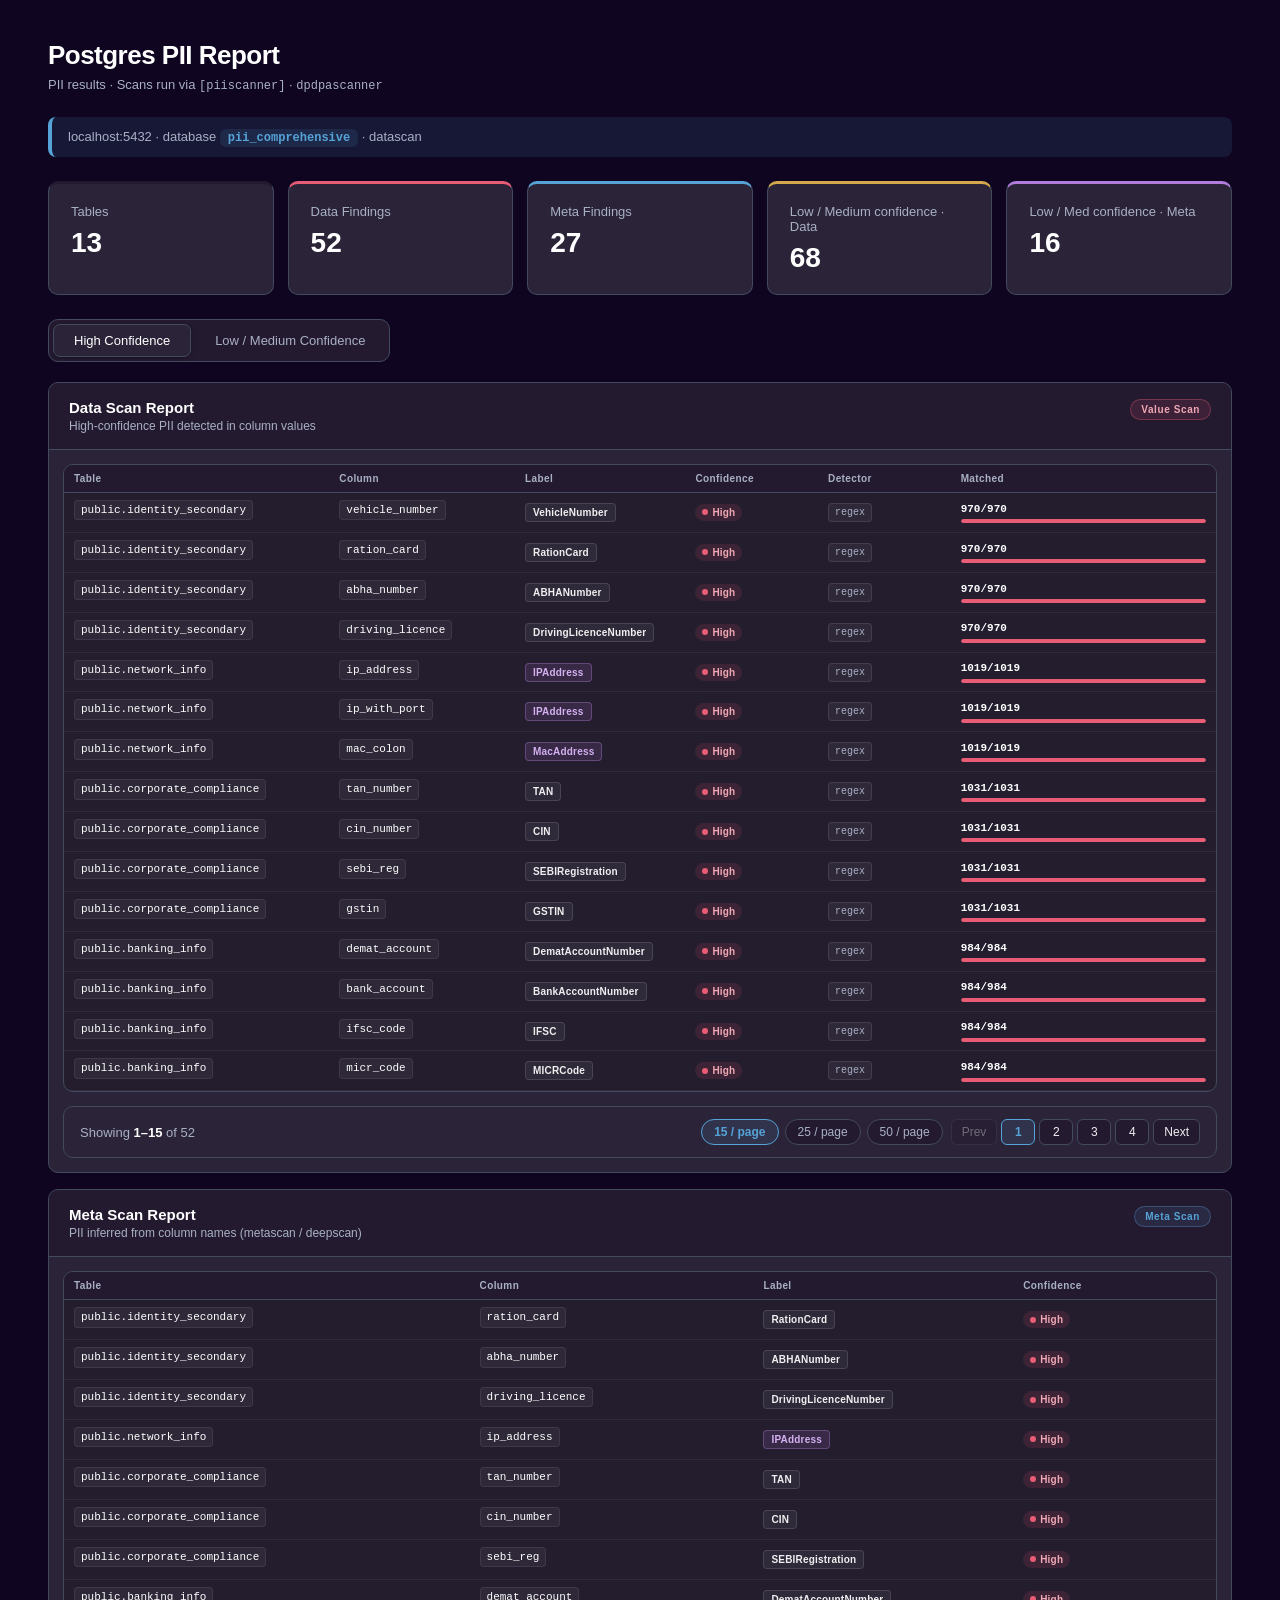
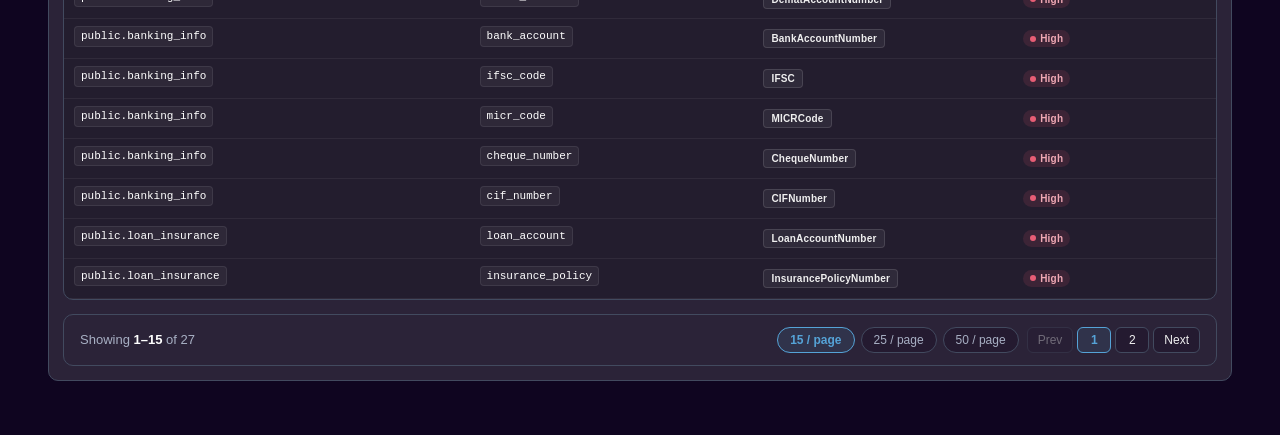
==== kshield_pii_report.html @ c16006f9 "Removed frontend and server, instead .HTML report will be generated, Also added flags to customise t" ====
<!DOCTYPE html>
<html lang="en">
<head>
<meta charset="UTF-8">
<meta name="viewport" content="width=device-width, initial-scale=1.0">
<title>Postgres PII Report — pii_comprehensive</title>
<style>
:root {
  --kloud-blue: #55a3d7;
  --kloud-blue-soft: rgba(85,163,215,0.12);
  --kloud-purple-mid: #241a30;
  --kloud-border: #424a5f;
  --bg: #0f0520;
  --surface: #2b2338;
  --surface-2: #241a30;
  --border: #424a5f;
  --text: #efefef;
  --text-bright: #ffffff;
  --muted: #a8b0c4;
  --warning: #d4a84b;
  --danger: #e85d75;
}

* { box-sizing: border-box; margin: 0; padding: 0; }
body {
  font-family: -apple-system, BlinkMacSystemFont, "Segoe UI", Roboto, "Helvetica Neue", Arial, sans-serif;
  background: var(--bg);
  color: var(--text);
  font-size: 14px;
  padding: 40px 48px;
  min-height: 100vh;
}

h1 { font-size: 26px; font-weight: 600; color: var(--text-bright); letter-spacing: -0.02em; margin-bottom: 6px; }
h2 { font-size: 15px; font-weight: 600; color: var(--text-bright); margin-bottom: 2px; }
.subtitle { color: var(--muted); margin-bottom: 24px; font-size: 13px; }
code { font-family: ui-monospace, SFMono-Regular, Menlo, Consolas, monospace; font-size: 12px; }

.callout {
  display: flex; align-items: center; gap: 10px;
  padding: 12px 16px; border-radius: 8px;
  border-left: 4px solid var(--kloud-blue);
  background: var(--kloud-blue-soft);
  color: var(--muted); font-size: 13px;
  margin-bottom: 24px;
}
.pii-db-badge {
  color: var(--kloud-blue); background: var(--kloud-blue-soft);
  padding: 2px 8px; border-radius: 6px; font-size: 12px;
  font-family: ui-monospace, Consolas, monospace; font-weight: 600;
}

.stats {
  display: grid;
  grid-template-columns: repeat(5, minmax(0,1fr));
  gap: 14px;
  margin-bottom: 24px;
}
@media (max-width: 1100px) { .stats { grid-template-columns: repeat(3, minmax(0,1fr)); } }
@media (max-width: 700px)  { .stats { grid-template-columns: repeat(2, minmax(0,1fr)); } }

.stat-card {
  background: var(--surface);
  border: 1px solid var(--border);
  border-radius: 10px;
  padding: 20px 22px;
  border-top: 3px solid var(--kloud-purple-mid);
}
.pii-stat--data     { border-top-color: var(--danger); }
.pii-stat--meta     { border-top-color: var(--kloud-blue); }
.pii-stat--low-data { border-top-color: var(--warning); }
.pii-stat--low-meta { border-top-color: #b07dda; }
.stat-label { color: var(--muted); font-size: 13px; font-weight: 500; margin-bottom: 8px; }
.stat-value { font-size: 28px; font-weight: 600; color: var(--text-bright); }

 
.pii-tabs {
  display: flex; gap: 4px;
  background: var(--surface-2);
  border: 1px solid var(--border);
  border-radius: 10px;
  padding: 4px;
  margin-bottom: 20px;
  width: fit-content;
}
.pii-tab {
  padding: 8px 20px; border-radius: 7px;
  cursor: pointer; font-size: 13px; font-weight: 500;
  border: none; background: transparent;
  color: var(--muted); transition: all 0.2s;
}
.pii-tab:hover:not(.active) { color: var(--text); }
.pii-tab.active {
  background: var(--surface);
  color: var(--text-bright);
  border: 1px solid var(--border);
  box-shadow: 0 1px 4px rgba(0,0,0,0.3);
}
.pii-tab-panel { display: none; }
.pii-tab-panel.active { display: block; }

.report-block {
  background: var(--surface);
  border: 1px solid var(--border);
  border-radius: 10px;
  overflow: hidden;
  margin-bottom: 16px;
}
.report-block-header {
  padding: 16px 20px;
  border-bottom: 1px solid var(--border);
  background: var(--surface-2);
  display: flex; align-items: flex-start;
  justify-content: space-between; gap: 16px;
}
.report-block-header p { font-size: 12px; color: var(--muted); margin-top: 3px; }
.report-block-body { padding: 14px; }

.pii-section-badge {
  flex-shrink: 0; padding: 4px 10px; border-radius: 999px;
  font-size: 10px; font-weight: 700; letter-spacing: 0.06em;
}
.pii-section-badge--data { background: rgba(232,93,117,0.12); border: 1px solid rgba(232,93,117,0.35); color: #f0a8b4; }
.pii-section-badge--meta { background: rgba(91,155,213,0.12); border: 1px solid rgba(91,155,213,0.35); color: #55a3d7; }
.pii-section-badge--low  { background: rgba(212,168,75,0.15); border: 1px solid rgba(212,168,75,0.45); color: #e8c878; }

.pii-table-wrap {
  overflow-x: auto; border: 1px solid var(--border);
  border-radius: 10px; background: rgba(0,0,0,0.18);
}
.pii-report-table { width: 100%; border-collapse: collapse; font-size: 12px; }
.pii-report-table thead th {
  position: sticky; top: 0; z-index: 1;
  padding: 8px 10px; text-align: left;
  font-size: 10px; font-weight: 600; letter-spacing: 0.04em;
  color: var(--muted); background: var(--surface-2);
  border-bottom: 1px solid var(--border); white-space: nowrap;
}
.pii-report-table tbody td {
  padding: 7px 10px;
  border-bottom: 1px solid rgba(255,255,255,0.06);
  vertical-align: middle; line-height: 1.3;
}
.pii-report-table tbody tr:last-child td { border-bottom: none; }
.pii-report-table tbody tr:hover td { background: rgba(255,255,255,0.03); }

.pii-col-table    { width: 20%; min-width: 110px; }
.pii-col-column   { width: 14%; min-width: 72px; }
.pii-col-label    { width: 12%; min-width: 72px; }
.pii-col-conf     { width: 10%; min-width: 72px; }
.pii-col-detector { width: 10%; min-width: 64px; }
.pii-col-matched  { width: 20%; min-width: 100px; }

.pii-fq-name, .pii-col-name {
  display: inline-block; max-width: 100%;
  overflow: hidden; text-overflow: ellipsis; white-space: nowrap;
  font-family: ui-monospace, SFMono-Regular, Menlo, Consolas, monospace;
  font-size: 11px; color: var(--text-bright);
  background: rgba(255,255,255,0.05); padding: 2px 6px;
  border-radius: 4px; border: 1px solid rgba(255,255,255,0.08);
}

.pii-label-chip {
  display: inline-flex; align-items: center; padding: 2px 7px;
  border-radius: 4px; font-size: 10px; font-weight: 600;
  letter-spacing: 0.02em; border: 1px solid transparent; white-space: nowrap;
}
.pii-label-chip--email    { background: rgba(232,93,117,0.14); border-color: rgba(232,93,117,0.35); color: #f0a8b4; }
.pii-label-chip--phone    { background: rgba(91,155,213,0.14);  border-color: rgba(91,155,213,0.35);  color: #9ecbf0; }
.pii-label-chip--password { background: rgba(212,168,75,0.14);  border-color: rgba(212,168,75,0.35);  color: #e8c878; }
.pii-label-chip--user     { background: rgba(136,191,87,0.14);  border-color: rgba(136,191,87,0.35);  color: #b8e08a; }
.pii-label-chip--address  { background: rgba(180,130,220,0.14); border-color: rgba(180,130,220,0.35); color: #d4b0f0; }
.pii-label-chip--default  { background: rgba(255,255,255,0.06); border-color: rgba(255,255,255,0.12); color: var(--text); }

.pii-conf-badge {
  display: inline-flex; align-items: center; gap: 4px;
  padding: 2px 7px; border-radius: 999px;
  font-size: 10px; font-weight: 700; letter-spacing: 0.02em; white-space: nowrap;
}
.pii-conf-badge::before { content:''; width:6px; height:6px; border-radius:50%; flex-shrink:0; }
.pii-conf-badge--high   { background: rgba(232,93,117,0.12); color: #f0a8b4; }
.pii-conf-badge--high::before   { background: var(--danger); }
.pii-conf-badge--medium { background: rgba(212,168,75,0.12);  color: #e8c878; }
.pii-conf-badge--medium::before { background: var(--warning); }
.pii-conf-badge--low    { background: rgba(255,255,255,0.06); color: var(--muted); }
.pii-conf-badge--low::before    { background: var(--muted); }

.pii-detector-tag {
  display: inline-block; padding: 2px 6px; border-radius: 4px;
  font-size: 10px; font-family: ui-monospace, Consolas, monospace;
  background: rgba(255,255,255,0.05); border: 1px solid rgba(255,255,255,0.1); color: var(--muted);
}

.pii-match-cell { display: flex; flex-direction: column; gap: 3px; min-width: 72px; }
.pii-match-ratio {
  font-family: ui-monospace, Consolas, monospace;
  font-size: 11px; font-weight: 600; color: var(--text-bright);
}
.pii-match-bar {
  display: block; height: 4px; border-radius: 999px;
  background: rgba(255,255,255,0.08); overflow: hidden;
}
.pii-match-bar-fill        { display: block; height: 100%; border-radius: 999px; }
.pii-match-bar-fill--high   { background: var(--danger); }
.pii-match-bar-fill--medium { background: var(--warning); }
.pii-match-bar-fill--low    { background: var(--muted); }

.pii-empty-state {
  text-align: center; padding: 36px 24px;
  border: 1px dashed rgba(255,255,255,0.12);
  border-radius: 10px; background: rgba(0,0,0,0.12);
}
.pii-empty-icon  { font-size: 28px; color: var(--muted); margin-bottom: 12px; opacity: 0.6; }
.pii-empty-title { font-size: 14px; font-weight: 600; color: var(--text-bright); margin: 0 0 6px; }
.pii-empty-hint  { font-size: 12px; color: var(--muted); margin: 0; line-height: 1.5; }

 
.table-pagination {
  display: flex; flex-wrap: wrap; align-items: center;
  justify-content: space-between; gap: 14px;
  margin-top: 14px; padding: 12px 16px;
  background: var(--surface); border: 1px solid var(--border);
  border-radius: 10px; font-size: 13px;
}
.table-pagination__info { color: var(--muted); font-size: 13px; }
.table-pagination__info strong { color: var(--text-bright); font-weight: 600; }
.table-pagination__controls { display: flex; align-items: center; gap: 8px; flex-wrap: wrap; }
.table-pagination__sizes { display: flex; align-items: center; gap: 6px; }
.table-pagination__size {
  padding: 5px 12px; border-radius: 20px;
  border: 1px solid var(--border); background: var(--surface-2);
  color: var(--muted); cursor: pointer; font-size: 12px; transition: all 0.15s;
}
.table-pagination__size:hover { border-color: var(--kloud-blue); color: var(--kloud-blue); }
.table-pagination__size.active {
  border-color: var(--kloud-blue);
  color: var(--kloud-blue); background: var(--kloud-blue-soft); font-weight: 600;
}
.table-pagination__pages { display: flex; align-items: center; gap: 4px; }
.table-pagination__btn {
  min-width: 34px; padding: 5px 10px; border-radius: 6px;
  border: 1px solid var(--border); background: var(--surface-2);
  color: var(--text); cursor: pointer; font-size: 12px;
  transition: all 0.15s; text-align: center;
}
.table-pagination__btn:hover:not(:disabled) { border-color: var(--kloud-blue); color: var(--kloud-blue); }
.table-pagination__btn.active {
  border-color: var(--kloud-blue);
  background: var(--kloud-blue-soft); color: var(--kloud-blue); font-weight: 600;
}
.table-pagination__btn:disabled { opacity: 0.35; cursor: default; }
</style>
</head>
<body>

<h1>Postgres PII Report</h1>
<p class="subtitle">PII results · Scans run via <code>[piiscanner]</code> · <code>dpdpascanner</code></p>

<div class="callout">
  <span>localhost:5432 &middot; database <span class="pii-db-badge">pii_comprehensive</span> &middot; datascan</span>
</div>

<div class="stats">
  <div class="stat-card">
    <div class="stat-label">Tables</div>
    <div class="stat-value">13</div>
  </div>
  <div class="stat-card pii-stat--data">
    <div class="stat-label">Data Findings</div>
    <div class="stat-value">52</div>
  </div>
  <div class="stat-card pii-stat--meta">
    <div class="stat-label">Meta Findings</div>
    <div class="stat-value">27</div>
  </div>
  <div class="stat-card pii-stat--low-data">
    <div class="stat-label">Low / Medium confidence · Data</div>
    <div class="stat-value">68</div>
  </div>
  <div class="stat-card pii-stat--low-meta">
    <div class="stat-label">Low / Med confidence · Meta</div>
    <div class="stat-value">16</div>
  </div>
</div>

<div class="pii-tabs">
  <button class="pii-tab active" onclick="switchTab('high', this)">High Confidence</button>
  <button class="pii-tab" onclick="switchTab('low', this)">Low / Medium Confidence</button>
</div>


<div id="panel-high" class="pii-tab-panel active">

  
  <article class="report-block">
    <div class="report-block-header">
      <div>
        <h2>Data Scan Report</h2>
        <p>High-confidence PII detected in column values</p>
      </div>
      <span class="pii-section-badge pii-section-badge--data">Value Scan</span>
    </div>
    <div class="report-block-body">
      <div class="pii-table-wrap">
        <table class="pii-report-table">
          <thead>
            <tr>
              <th class="pii-col-table">Table</th>
              <th class="pii-col-column">Column</th>
              <th class="pii-col-label">Label</th>
              <th class="pii-col-conf">Confidence</th>
              <th class="pii-col-detector">Detector</th>
              <th class="pii-col-matched">Matched</th>
            </tr>
          </thead>
          <tbody id="tbody-data">
          
          <tr>
            <td class="pii-col-table"><code class="pii-fq-name" title="public.identity_secondary">public.identity_secondary</code></td>
            <td class="pii-col-column"><code class="pii-col-name">vehicle_number</code></td>
            <td class="pii-col-label"><span class="pii-label-chip pii-label-chip--default">VehicleNumber</span></td>
            <td class="pii-col-conf"><span class="pii-conf-badge pii-conf-badge--high">High</span></td>
            <td class="pii-col-detector"><span class="pii-detector-tag">regex</span></td>
            <td class="pii-col-matched">
              <div class="pii-match-cell">
                <span class="pii-match-ratio">970/970</span>
                <span class="pii-match-bar">
                  <span class="pii-match-bar-fill pii-match-bar-fill--high" style="width:100%"></span>
                </span>
              </div>
            </td>
          </tr>
          
          <tr>
            <td class="pii-col-table"><code class="pii-fq-name" title="public.identity_secondary">public.identity_secondary</code></td>
            <td class="pii-col-column"><code class="pii-col-name">ration_card</code></td>
            <td class="pii-col-label"><span class="pii-label-chip pii-label-chip--default">RationCard</span></td>
            <td class="pii-col-conf"><span class="pii-conf-badge pii-conf-badge--high">High</span></td>
            <td class="pii-col-detector"><span class="pii-detector-tag">regex</span></td>
            <td class="pii-col-matched">
              <div class="pii-match-cell">
                <span class="pii-match-ratio">970/970</span>
                <span class="pii-match-bar">
                  <span class="pii-match-bar-fill pii-match-bar-fill--high" style="width:100%"></span>
                </span>
              </div>
            </td>
          </tr>
          
          <tr>
            <td class="pii-col-table"><code class="pii-fq-name" title="public.identity_secondary">public.identity_secondary</code></td>
            <td class="pii-col-column"><code class="pii-col-name">abha_number</code></td>
            <td class="pii-col-label"><span class="pii-label-chip pii-label-chip--default">ABHANumber</span></td>
            <td class="pii-col-conf"><span class="pii-conf-badge pii-conf-badge--high">High</span></td>
            <td class="pii-col-detector"><span class="pii-detector-tag">regex</span></td>
            <td class="pii-col-matched">
              <div class="pii-match-cell">
                <span class="pii-match-ratio">970/970</span>
                <span class="pii-match-bar">
                  <span class="pii-match-bar-fill pii-match-bar-fill--high" style="width:100%"></span>
                </span>
              </div>
            </td>
          </tr>
          
          <tr>
            <td class="pii-col-table"><code class="pii-fq-name" title="public.identity_secondary">public.identity_secondary</code></td>
            <td class="pii-col-column"><code class="pii-col-name">driving_licence</code></td>
            <td class="pii-col-label"><span class="pii-label-chip pii-label-chip--default">DrivingLicenceNumber</span></td>
            <td class="pii-col-conf"><span class="pii-conf-badge pii-conf-badge--high">High</span></td>
            <td class="pii-col-detector"><span class="pii-detector-tag">regex</span></td>
            <td class="pii-col-matched">
              <div class="pii-match-cell">
                <span class="pii-match-ratio">970/970</span>
                <span class="pii-match-bar">
                  <span class="pii-match-bar-fill pii-match-bar-fill--high" style="width:100%"></span>
                </span>
              </div>
            </td>
          </tr>
          
          <tr>
            <td class="pii-col-table"><code class="pii-fq-name" title="public.network_info">public.network_info</code></td>
            <td class="pii-col-column"><code class="pii-col-name">ip_address</code></td>
            <td class="pii-col-label"><span class="pii-label-chip pii-label-chip--address">IPAddress</span></td>
            <td class="pii-col-conf"><span class="pii-conf-badge pii-conf-badge--high">High</span></td>
            <td class="pii-col-detector"><span class="pii-detector-tag">regex</span></td>
            <td class="pii-col-matched">
              <div class="pii-match-cell">
                <span class="pii-match-ratio">1019/1019</span>
                <span class="pii-match-bar">
                  <span class="pii-match-bar-fill pii-match-bar-fill--high" style="width:100%"></span>
                </span>
              </div>
            </td>
          </tr>
          
          <tr>
            <td class="pii-col-table"><code class="pii-fq-name" title="public.network_info">public.network_info</code></td>
            <td class="pii-col-column"><code class="pii-col-name">ip_with_port</code></td>
            <td class="pii-col-label"><span class="pii-label-chip pii-label-chip--address">IPAddress</span></td>
            <td class="pii-col-conf"><span class="pii-conf-badge pii-conf-badge--high">High</span></td>
            <td class="pii-col-detector"><span class="pii-detector-tag">regex</span></td>
            <td class="pii-col-matched">
              <div class="pii-match-cell">
                <span class="pii-match-ratio">1019/1019</span>
                <span class="pii-match-bar">
                  <span class="pii-match-bar-fill pii-match-bar-fill--high" style="width:100%"></span>
                </span>
              </div>
            </td>
          </tr>
          
          <tr>
            <td class="pii-col-table"><code class="pii-fq-name" title="public.network_info">public.network_info</code></td>
            <td class="pii-col-column"><code class="pii-col-name">mac_colon</code></td>
            <td class="pii-col-label"><span class="pii-label-chip pii-label-chip--address">MacAddress</span></td>
            <td class="pii-col-conf"><span class="pii-conf-badge pii-conf-badge--high">High</span></td>
            <td class="pii-col-detector"><span class="pii-detector-tag">regex</span></td>
            <td class="pii-col-matched">
              <div class="pii-match-cell">
                <span class="pii-match-ratio">1019/1019</span>
                <span class="pii-match-bar">
                  <span class="pii-match-bar-fill pii-match-bar-fill--high" style="width:100%"></span>
                </span>
              </div>
            </td>
          </tr>
          
          <tr>
            <td class="pii-col-table"><code class="pii-fq-name" title="public.corporate_compliance">public.corporate_compliance</code></td>
            <td class="pii-col-column"><code class="pii-col-name">tan_number</code></td>
            <td class="pii-col-label"><span class="pii-label-chip pii-label-chip--default">TAN</span></td>
            <td class="pii-col-conf"><span class="pii-conf-badge pii-conf-badge--high">High</span></td>
            <td class="pii-col-detector"><span class="pii-detector-tag">regex</span></td>
            <td class="pii-col-matched">
              <div class="pii-match-cell">
                <span class="pii-match-ratio">1031/1031</span>
                <span class="pii-match-bar">
                  <span class="pii-match-bar-fill pii-match-bar-fill--high" style="width:100%"></span>
                </span>
              </div>
            </td>
          </tr>
          
          <tr>
            <td class="pii-col-table"><code class="pii-fq-name" title="public.corporate_compliance">public.corporate_compliance</code></td>
            <td class="pii-col-column"><code class="pii-col-name">cin_number</code></td>
            <td class="pii-col-label"><span class="pii-label-chip pii-label-chip--default">CIN</span></td>
            <td class="pii-col-conf"><span class="pii-conf-badge pii-conf-badge--high">High</span></td>
            <td class="pii-col-detector"><span class="pii-detector-tag">regex</span></td>
            <td class="pii-col-matched">
              <div class="pii-match-cell">
                <span class="pii-match-ratio">1031/1031</span>
                <span class="pii-match-bar">
                  <span class="pii-match-bar-fill pii-match-bar-fill--high" style="width:100%"></span>
                </span>
              </div>
            </td>
          </tr>
          
          <tr>
            <td class="pii-col-table"><code class="pii-fq-name" title="public.corporate_compliance">public.corporate_compliance</code></td>
            <td class="pii-col-column"><code class="pii-col-name">sebi_reg</code></td>
            <td class="pii-col-label"><span class="pii-label-chip pii-label-chip--default">SEBIRegistration</span></td>
            <td class="pii-col-conf"><span class="pii-conf-badge pii-conf-badge--high">High</span></td>
            <td class="pii-col-detector"><span class="pii-detector-tag">regex</span></td>
            <td class="pii-col-matched">
              <div class="pii-match-cell">
                <span class="pii-match-ratio">1031/1031</span>
                <span class="pii-match-bar">
                  <span class="pii-match-bar-fill pii-match-bar-fill--high" style="width:100%"></span>
                </span>
              </div>
            </td>
          </tr>
          
          <tr>
            <td class="pii-col-table"><code class="pii-fq-name" title="public.corporate_compliance">public.corporate_compliance</code></td>
            <td class="pii-col-column"><code class="pii-col-name">gstin</code></td>
            <td class="pii-col-label"><span class="pii-label-chip pii-label-chip--default">GSTIN</span></td>
            <td class="pii-col-conf"><span class="pii-conf-badge pii-conf-badge--high">High</span></td>
            <td class="pii-col-detector"><span class="pii-detector-tag">regex</span></td>
            <td class="pii-col-matched">
              <div class="pii-match-cell">
                <span class="pii-match-ratio">1031/1031</span>
                <span class="pii-match-bar">
                  <span class="pii-match-bar-fill pii-match-bar-fill--high" style="width:100%"></span>
                </span>
              </div>
            </td>
          </tr>
          
          <tr>
            <td class="pii-col-table"><code class="pii-fq-name" title="public.banking_info">public.banking_info</code></td>
            <td class="pii-col-column"><code class="pii-col-name">demat_account</code></td>
            <td class="pii-col-label"><span class="pii-label-chip pii-label-chip--default">DematAccountNumber</span></td>
            <td class="pii-col-conf"><span class="pii-conf-badge pii-conf-badge--high">High</span></td>
            <td class="pii-col-detector"><span class="pii-detector-tag">regex</span></td>
            <td class="pii-col-matched">
              <div class="pii-match-cell">
                <span class="pii-match-ratio">984/984</span>
                <span class="pii-match-bar">
                  <span class="pii-match-bar-fill pii-match-bar-fill--high" style="width:100%"></span>
                </span>
              </div>
            </td>
          </tr>
          
          <tr>
            <td class="pii-col-table"><code class="pii-fq-name" title="public.banking_info">public.banking_info</code></td>
            <td class="pii-col-column"><code class="pii-col-name">bank_account</code></td>
            <td class="pii-col-label"><span class="pii-label-chip pii-label-chip--default">BankAccountNumber</span></td>
            <td class="pii-col-conf"><span class="pii-conf-badge pii-conf-badge--high">High</span></td>
            <td class="pii-col-detector"><span class="pii-detector-tag">regex</span></td>
            <td class="pii-col-matched">
              <div class="pii-match-cell">
                <span class="pii-match-ratio">984/984</span>
                <span class="pii-match-bar">
                  <span class="pii-match-bar-fill pii-match-bar-fill--high" style="width:100%"></span>
                </span>
              </div>
            </td>
          </tr>
          
          <tr>
            <td class="pii-col-table"><code class="pii-fq-name" title="public.banking_info">public.banking_info</code></td>
            <td class="pii-col-column"><code class="pii-col-name">ifsc_code</code></td>
            <td class="pii-col-label"><span class="pii-label-chip pii-label-chip--default">IFSC</span></td>
            <td class="pii-col-conf"><span class="pii-conf-badge pii-conf-badge--high">High</span></td>
            <td class="pii-col-detector"><span class="pii-detector-tag">regex</span></td>
            <td class="pii-col-matched">
              <div class="pii-match-cell">
                <span class="pii-match-ratio">984/984</span>
                <span class="pii-match-bar">
                  <span class="pii-match-bar-fill pii-match-bar-fill--high" style="width:100%"></span>
                </span>
              </div>
            </td>
          </tr>
          
          <tr>
            <td class="pii-col-table"><code class="pii-fq-name" title="public.banking_info">public.banking_info</code></td>
            <td class="pii-col-column"><code class="pii-col-name">micr_code</code></td>
            <td class="pii-col-label"><span class="pii-label-chip pii-label-chip--default">MICRCode</span></td>
            <td class="pii-col-conf"><span class="pii-conf-badge pii-conf-badge--high">High</span></td>
            <td class="pii-col-detector"><span class="pii-detector-tag">regex</span></td>
            <td class="pii-col-matched">
              <div class="pii-match-cell">
                <span class="pii-match-ratio">984/984</span>
                <span class="pii-match-bar">
                  <span class="pii-match-bar-fill pii-match-bar-fill--high" style="width:100%"></span>
                </span>
              </div>
            </td>
          </tr>
          
          <tr>
            <td class="pii-col-table"><code class="pii-fq-name" title="public.banking_info">public.banking_info</code></td>
            <td class="pii-col-column"><code class="pii-col-name">cheque_number</code></td>
            <td class="pii-col-label"><span class="pii-label-chip pii-label-chip--default">ChequeNumber</span></td>
            <td class="pii-col-conf"><span class="pii-conf-badge pii-conf-badge--high">High</span></td>
            <td class="pii-col-detector"><span class="pii-detector-tag">regex</span></td>
            <td class="pii-col-matched">
              <div class="pii-match-cell">
                <span class="pii-match-ratio">984/984</span>
                <span class="pii-match-bar">
                  <span class="pii-match-bar-fill pii-match-bar-fill--high" style="width:100%"></span>
                </span>
              </div>
            </td>
          </tr>
          
          <tr>
            <td class="pii-col-table"><code class="pii-fq-name" title="public.banking_info">public.banking_info</code></td>
            <td class="pii-col-column"><code class="pii-col-name">cif_number</code></td>
            <td class="pii-col-label"><span class="pii-label-chip pii-label-chip--default">CIFNumber</span></td>
            <td class="pii-col-conf"><span class="pii-conf-badge pii-conf-badge--high">High</span></td>
            <td class="pii-col-detector"><span class="pii-detector-tag">regex</span></td>
            <td class="pii-col-matched">
              <div class="pii-match-cell">
                <span class="pii-match-ratio">984/984</span>
                <span class="pii-match-bar">
                  <span class="pii-match-bar-fill pii-match-bar-fill--high" style="width:100%"></span>
                </span>
              </div>
            </td>
          </tr>
          
          <tr>
            <td class="pii-col-table"><code class="pii-fq-name" title="public.loan_insurance">public.loan_insurance</code></td>
            <td class="pii-col-column"><code class="pii-col-name">loan_account</code></td>
            <td class="pii-col-label"><span class="pii-label-chip pii-label-chip--default">LoanAccountNumber</span></td>
            <td class="pii-col-conf"><span class="pii-conf-badge pii-conf-badge--high">High</span></td>
            <td class="pii-col-detector"><span class="pii-detector-tag">regex</span></td>
            <td class="pii-col-matched">
              <div class="pii-match-cell">
                <span class="pii-match-ratio">951/951</span>
                <span class="pii-match-bar">
                  <span class="pii-match-bar-fill pii-match-bar-fill--high" style="width:100%"></span>
                </span>
              </div>
            </td>
          </tr>
          
          <tr>
            <td class="pii-col-table"><code class="pii-fq-name" title="public.loan_insurance">public.loan_insurance</code></td>
            <td class="pii-col-column"><code class="pii-col-name">insurance_policy</code></td>
            <td class="pii-col-label"><span class="pii-label-chip pii-label-chip--default">InsurancePolicyNumber</span></td>
            <td class="pii-col-conf"><span class="pii-conf-badge pii-conf-badge--high">High</span></td>
            <td class="pii-col-detector"><span class="pii-detector-tag">regex</span></td>
            <td class="pii-col-matched">
              <div class="pii-match-cell">
                <span class="pii-match-ratio">951/951</span>
                <span class="pii-match-bar">
                  <span class="pii-match-bar-fill pii-match-bar-fill--high" style="width:100%"></span>
                </span>
              </div>
            </td>
          </tr>
          
          <tr>
            <td class="pii-col-table"><code class="pii-fq-name" title="public.loan_insurance">public.loan_insurance</code></td>
            <td class="pii-col-column"><code class="pii-col-name">fastag_id</code></td>
            <td class="pii-col-label"><span class="pii-label-chip pii-label-chip--default">FASTagID</span></td>
            <td class="pii-col-conf"><span class="pii-conf-badge pii-conf-badge--high">High</span></td>
            <td class="pii-col-detector"><span class="pii-detector-tag">regex</span></td>
            <td class="pii-col-matched">
              <div class="pii-match-cell">
                <span class="pii-match-ratio">951/951</span>
                <span class="pii-match-bar">
                  <span class="pii-match-bar-fill pii-match-bar-fill--high" style="width:100%"></span>
                </span>
              </div>
            </td>
          </tr>
          
          <tr>
            <td class="pii-col-table"><code class="pii-fq-name" title="public.loan_insurance">public.loan_insurance</code></td>
            <td class="pii-col-column"><code class="pii-col-name">upi_id</code></td>
            <td class="pii-col-label"><span class="pii-label-chip pii-label-chip--default">UPIID</span></td>
            <td class="pii-col-conf"><span class="pii-conf-badge pii-conf-badge--high">High</span></td>
            <td class="pii-col-detector"><span class="pii-detector-tag">regex</span></td>
            <td class="pii-col-matched">
              <div class="pii-match-cell">
                <span class="pii-match-ratio">951/951</span>
                <span class="pii-match-bar">
                  <span class="pii-match-bar-fill pii-match-bar-fill--high" style="width:100%"></span>
                </span>
              </div>
            </td>
          </tr>
          
          <tr>
            <td class="pii-col-table"><code class="pii-fq-name" title="public.social_welfare">public.social_welfare</code></td>
            <td class="pii-col-column"><code class="pii-col-name">epf_member_id</code></td>
            <td class="pii-col-label"><span class="pii-label-chip pii-label-chip--default">EPFMemberID</span></td>
            <td class="pii-col-conf"><span class="pii-conf-badge pii-conf-badge--high">High</span></td>
            <td class="pii-col-detector"><span class="pii-detector-tag">regex</span></td>
            <td class="pii-col-matched">
              <div class="pii-match-cell">
                <span class="pii-match-ratio">1053/1053</span>
                <span class="pii-match-bar">
                  <span class="pii-match-bar-fill pii-match-bar-fill--high" style="width:100%"></span>
                </span>
              </div>
            </td>
          </tr>
          
          <tr>
            <td class="pii-col-table"><code class="pii-fq-name" title="public.obfuscated_pii">public.obfuscated_pii</code></td>
            <td class="pii-col-column"><code class="pii-col-name">field_02</code></td>
            <td class="pii-col-label"><span class="pii-label-chip pii-label-chip--default">PANNumber</span></td>
            <td class="pii-col-conf"><span class="pii-conf-badge pii-conf-badge--high">High</span></td>
            <td class="pii-col-detector"><span class="pii-detector-tag">regex</span></td>
            <td class="pii-col-matched">
              <div class="pii-match-cell">
                <span class="pii-match-ratio">1061/1061</span>
                <span class="pii-match-bar">
                  <span class="pii-match-bar-fill pii-match-bar-fill--high" style="width:100%"></span>
                </span>
              </div>
            </td>
          </tr>
          
          <tr>
            <td class="pii-col-table"><code class="pii-fq-name" title="public.obfuscated_pii">public.obfuscated_pii</code></td>
            <td class="pii-col-column"><code class="pii-col-name">field_03</code></td>
            <td class="pii-col-label"><span class="pii-label-chip pii-label-chip--default">PassportNumber</span></td>
            <td class="pii-col-conf"><span class="pii-conf-badge pii-conf-badge--high">High</span></td>
            <td class="pii-col-detector"><span class="pii-detector-tag">regex</span></td>
            <td class="pii-col-matched">
              <div class="pii-match-cell">
                <span class="pii-match-ratio">1061/1061</span>
                <span class="pii-match-bar">
                  <span class="pii-match-bar-fill pii-match-bar-fill--high" style="width:100%"></span>
                </span>
              </div>
            </td>
          </tr>
          
          <tr>
            <td class="pii-col-table"><code class="pii-fq-name" title="public.obfuscated_pii">public.obfuscated_pii</code></td>
            <td class="pii-col-column"><code class="pii-col-name">field_04</code></td>
            <td class="pii-col-label"><span class="pii-label-chip pii-label-chip--default">VoterID</span></td>
            <td class="pii-col-conf"><span class="pii-conf-badge pii-conf-badge--high">High</span></td>
            <td class="pii-col-detector"><span class="pii-detector-tag">regex</span></td>
            <td class="pii-col-matched">
              <div class="pii-match-cell">
                <span class="pii-match-ratio">1061/1061</span>
                <span class="pii-match-bar">
                  <span class="pii-match-bar-fill pii-match-bar-fill--high" style="width:100%"></span>
                </span>
              </div>
            </td>
          </tr>
          
          <tr>
            <td class="pii-col-table"><code class="pii-fq-name" title="public.obfuscated_pii">public.obfuscated_pii</code></td>
            <td class="pii-col-column"><code class="pii-col-name">field_06</code></td>
            <td class="pii-col-label"><span class="pii-label-chip pii-label-chip--email">Email</span></td>
            <td class="pii-col-conf"><span class="pii-conf-badge pii-conf-badge--high">High</span></td>
            <td class="pii-col-detector"><span class="pii-detector-tag">regex</span></td>
            <td class="pii-col-matched">
              <div class="pii-match-cell">
                <span class="pii-match-ratio">1061/1061</span>
                <span class="pii-match-bar">
                  <span class="pii-match-bar-fill pii-match-bar-fill--high" style="width:100%"></span>
                </span>
              </div>
            </td>
          </tr>
          
          <tr>
            <td class="pii-col-table"><code class="pii-fq-name" title="public.obfuscated_pii">public.obfuscated_pii</code></td>
            <td class="pii-col-column"><code class="pii-col-name">field_07</code></td>
            <td class="pii-col-label"><span class="pii-label-chip pii-label-chip--default">GSTIN</span></td>
            <td class="pii-col-conf"><span class="pii-conf-badge pii-conf-badge--high">High</span></td>
            <td class="pii-col-detector"><span class="pii-detector-tag">regex</span></td>
            <td class="pii-col-matched">
              <div class="pii-match-cell">
                <span class="pii-match-ratio">1061/1061</span>
                <span class="pii-match-bar">
                  <span class="pii-match-bar-fill pii-match-bar-fill--high" style="width:100%"></span>
                </span>
              </div>
            </td>
          </tr>
          
          <tr>
            <td class="pii-col-table"><code class="pii-fq-name" title="public.obfuscated_pii">public.obfuscated_pii</code></td>
            <td class="pii-col-column"><code class="pii-col-name">field_08</code></td>
            <td class="pii-col-label"><span class="pii-label-chip pii-label-chip--default">CreditCard</span></td>
            <td class="pii-col-conf"><span class="pii-conf-badge pii-conf-badge--high">High</span></td>
            <td class="pii-col-detector"><span class="pii-detector-tag">regex</span></td>
            <td class="pii-col-matched">
              <div class="pii-match-cell">
                <span class="pii-match-ratio">1061/1061</span>
                <span class="pii-match-bar">
                  <span class="pii-match-bar-fill pii-match-bar-fill--high" style="width:100%"></span>
                </span>
              </div>
            </td>
          </tr>
          
          <tr>
            <td class="pii-col-table"><code class="pii-fq-name" title="public.obfuscated_pii">public.obfuscated_pii</code></td>
            <td class="pii-col-column"><code class="pii-col-name">field_09</code></td>
            <td class="pii-col-label"><span class="pii-label-chip pii-label-chip--default">IFSC</span></td>
            <td class="pii-col-conf"><span class="pii-conf-badge pii-conf-badge--high">High</span></td>
            <td class="pii-col-detector"><span class="pii-detector-tag">regex</span></td>
            <td class="pii-col-matched">
              <div class="pii-match-cell">
                <span class="pii-match-ratio">1061/1061</span>
                <span class="pii-match-bar">
                  <span class="pii-match-bar-fill pii-match-bar-fill--high" style="width:100%"></span>
                </span>
              </div>
            </td>
          </tr>
          
          <tr>
            <td class="pii-col-table"><code class="pii-fq-name" title="public.obfuscated_pii">public.obfuscated_pii</code></td>
            <td class="pii-col-column"><code class="pii-col-name">field_12</code></td>
            <td class="pii-col-label"><span class="pii-label-chip pii-label-chip--default">DrivingLicenceNumber</span></td>
            <td class="pii-col-conf"><span class="pii-conf-badge pii-conf-badge--high">High</span></td>
            <td class="pii-col-detector"><span class="pii-detector-tag">regex</span></td>
            <td class="pii-col-matched">
              <div class="pii-match-cell">
                <span class="pii-match-ratio">1061/1061</span>
                <span class="pii-match-bar">
                  <span class="pii-match-bar-fill pii-match-bar-fill--high" style="width:100%"></span>
                </span>
              </div>
            </td>
          </tr>
          
          <tr>
            <td class="pii-col-table"><code class="pii-fq-name" title="public.obfuscated_pii">public.obfuscated_pii</code></td>
            <td class="pii-col-column"><code class="pii-col-name">field_11</code></td>
            <td class="pii-col-label"><span class="pii-label-chip pii-label-chip--default">UPIID</span></td>
            <td class="pii-col-conf"><span class="pii-conf-badge pii-conf-badge--high">High</span></td>
            <td class="pii-col-detector"><span class="pii-detector-tag">regex</span></td>
            <td class="pii-col-matched">
              <div class="pii-match-cell">
                <span class="pii-match-ratio">1061/1061</span>
                <span class="pii-match-bar">
                  <span class="pii-match-bar-fill pii-match-bar-fill--high" style="width:100%"></span>
                </span>
              </div>
            </td>
          </tr>
          
          <tr>
            <td class="pii-col-table"><code class="pii-fq-name" title="public.obfuscated_pii">public.obfuscated_pii</code></td>
            <td class="pii-col-column"><code class="pii-col-name">field_05</code></td>
            <td class="pii-col-label"><span class="pii-label-chip pii-label-chip--phone">Phone</span></td>
            <td class="pii-col-conf"><span class="pii-conf-badge pii-conf-badge--high">High</span></td>
            <td class="pii-col-detector"><span class="pii-detector-tag">regex</span></td>
            <td class="pii-col-matched">
              <div class="pii-match-cell">
                <span class="pii-match-ratio">1061/1061</span>
                <span class="pii-match-bar">
                  <span class="pii-match-bar-fill pii-match-bar-fill--high" style="width:100%"></span>
                </span>
              </div>
            </td>
          </tr>
          
          <tr>
            <td class="pii-col-table"><code class="pii-fq-name" title="public.identity_primary">public.identity_primary</code></td>
            <td class="pii-col-column"><code class="pii-col-name">pan_number</code></td>
            <td class="pii-col-label"><span class="pii-label-chip pii-label-chip--default">PANNumber</span></td>
            <td class="pii-col-conf"><span class="pii-conf-badge pii-conf-badge--high">High</span></td>
            <td class="pii-col-detector"><span class="pii-detector-tag">regex</span></td>
            <td class="pii-col-matched">
              <div class="pii-match-cell">
                <span class="pii-match-ratio">1012/1012</span>
                <span class="pii-match-bar">
                  <span class="pii-match-bar-fill pii-match-bar-fill--high" style="width:100%"></span>
                </span>
              </div>
            </td>
          </tr>
          
          <tr>
            <td class="pii-col-table"><code class="pii-fq-name" title="public.identity_primary">public.identity_primary</code></td>
            <td class="pii-col-column"><code class="pii-col-name">passport_number</code></td>
            <td class="pii-col-label"><span class="pii-label-chip pii-label-chip--default">PassportNumber</span></td>
            <td class="pii-col-conf"><span class="pii-conf-badge pii-conf-badge--high">High</span></td>
            <td class="pii-col-detector"><span class="pii-detector-tag">regex</span></td>
            <td class="pii-col-matched">
              <div class="pii-match-cell">
                <span class="pii-match-ratio">1012/1012</span>
                <span class="pii-match-bar">
                  <span class="pii-match-bar-fill pii-match-bar-fill--high" style="width:100%"></span>
                </span>
              </div>
            </td>
          </tr>
          
          <tr>
            <td class="pii-col-table"><code class="pii-fq-name" title="public.identity_primary">public.identity_primary</code></td>
            <td class="pii-col-column"><code class="pii-col-name">voter_id</code></td>
            <td class="pii-col-label"><span class="pii-label-chip pii-label-chip--default">VoterID</span></td>
            <td class="pii-col-conf"><span class="pii-conf-badge pii-conf-badge--high">High</span></td>
            <td class="pii-col-detector"><span class="pii-detector-tag">regex</span></td>
            <td class="pii-col-matched">
              <div class="pii-match-cell">
                <span class="pii-match-ratio">1012/1012</span>
                <span class="pii-match-bar">
                  <span class="pii-match-bar-fill pii-match-bar-fill--high" style="width:100%"></span>
                </span>
              </div>
            </td>
          </tr>
          
          <tr>
            <td class="pii-col-table"><code class="pii-fq-name" title="public.contact_info">public.contact_info</code></td>
            <td class="pii-col-column"><code class="pii-col-name">email_dots</code></td>
            <td class="pii-col-label"><span class="pii-label-chip pii-label-chip--email">Email</span></td>
            <td class="pii-col-conf"><span class="pii-conf-badge pii-conf-badge--high">High</span></td>
            <td class="pii-col-detector"><span class="pii-detector-tag">regex</span></td>
            <td class="pii-col-matched">
              <div class="pii-match-cell">
                <span class="pii-match-ratio">980/980</span>
                <span class="pii-match-bar">
                  <span class="pii-match-bar-fill pii-match-bar-fill--high" style="width:100%"></span>
                </span>
              </div>
            </td>
          </tr>
          
          <tr>
            <td class="pii-col-table"><code class="pii-fq-name" title="public.contact_info">public.contact_info</code></td>
            <td class="pii-col-column"><code class="pii-col-name">email_plus</code></td>
            <td class="pii-col-label"><span class="pii-label-chip pii-label-chip--email">Email</span></td>
            <td class="pii-col-conf"><span class="pii-conf-badge pii-conf-badge--high">High</span></td>
            <td class="pii-col-detector"><span class="pii-detector-tag">regex</span></td>
            <td class="pii-col-matched">
              <div class="pii-match-cell">
                <span class="pii-match-ratio">980/980</span>
                <span class="pii-match-bar">
                  <span class="pii-match-bar-fill pii-match-bar-fill--high" style="width:100%"></span>
                </span>
              </div>
            </td>
          </tr>
          
          <tr>
            <td class="pii-col-table"><code class="pii-fq-name" title="public.contact_info">public.contact_info</code></td>
            <td class="pii-col-column"><code class="pii-col-name">email_basic</code></td>
            <td class="pii-col-label"><span class="pii-label-chip pii-label-chip--email">Email</span></td>
            <td class="pii-col-conf"><span class="pii-conf-badge pii-conf-badge--high">High</span></td>
            <td class="pii-col-detector"><span class="pii-detector-tag">regex</span></td>
            <td class="pii-col-matched">
              <div class="pii-match-cell">
                <span class="pii-match-ratio">980/980</span>
                <span class="pii-match-bar">
                  <span class="pii-match-bar-fill pii-match-bar-fill--high" style="width:100%"></span>
                </span>
              </div>
            </td>
          </tr>
          
          <tr>
            <td class="pii-col-table"><code class="pii-fq-name" title="public.contact_info">public.contact_info</code></td>
            <td class="pii-col-column"><code class="pii-col-name">phone_plain</code></td>
            <td class="pii-col-label"><span class="pii-label-chip pii-label-chip--phone">Phone</span></td>
            <td class="pii-col-conf"><span class="pii-conf-badge pii-conf-badge--high">High</span></td>
            <td class="pii-col-detector"><span class="pii-detector-tag">regex</span></td>
            <td class="pii-col-matched">
              <div class="pii-match-cell">
                <span class="pii-match-ratio">980/980</span>
                <span class="pii-match-bar">
                  <span class="pii-match-bar-fill pii-match-bar-fill--high" style="width:100%"></span>
                </span>
              </div>
            </td>
          </tr>
          
          <tr>
            <td class="pii-col-table"><code class="pii-fq-name" title="public.contact_info">public.contact_info</code></td>
            <td class="pii-col-column"><code class="pii-col-name">phone_plus91</code></td>
            <td class="pii-col-label"><span class="pii-label-chip pii-label-chip--phone">Phone</span></td>
            <td class="pii-col-conf"><span class="pii-conf-badge pii-conf-badge--high">High</span></td>
            <td class="pii-col-detector"><span class="pii-detector-tag">regex</span></td>
            <td class="pii-col-matched">
              <div class="pii-match-cell">
                <span class="pii-match-ratio">980/980</span>
                <span class="pii-match-bar">
                  <span class="pii-match-bar-fill pii-match-bar-fill--high" style="width:100%"></span>
                </span>
              </div>
            </td>
          </tr>
          
          <tr>
            <td class="pii-col-table"><code class="pii-fq-name" title="public.contact_info">public.contact_info</code></td>
            <td class="pii-col-column"><code class="pii-col-name">phone_zero</code></td>
            <td class="pii-col-label"><span class="pii-label-chip pii-label-chip--phone">Phone</span></td>
            <td class="pii-col-conf"><span class="pii-conf-badge pii-conf-badge--high">High</span></td>
            <td class="pii-col-detector"><span class="pii-detector-tag">regex</span></td>
            <td class="pii-col-matched">
              <div class="pii-match-cell">
                <span class="pii-match-ratio">980/980</span>
                <span class="pii-match-bar">
                  <span class="pii-match-bar-fill pii-match-bar-fill--high" style="width:100%"></span>
                </span>
              </div>
            </td>
          </tr>
          
          <tr>
            <td class="pii-col-table"><code class="pii-fq-name" title="public.payment_cards">public.payment_cards</code></td>
            <td class="pii-col-column"><code class="pii-col-name">cvv_4digit</code></td>
            <td class="pii-col-label"><span class="pii-label-chip pii-label-chip--default">CVV</span></td>
            <td class="pii-col-conf"><span class="pii-conf-badge pii-conf-badge--high">High</span></td>
            <td class="pii-col-detector"><span class="pii-detector-tag">regex</span></td>
            <td class="pii-col-matched">
              <div class="pii-match-cell">
                <span class="pii-match-ratio">989/989</span>
                <span class="pii-match-bar">
                  <span class="pii-match-bar-fill pii-match-bar-fill--high" style="width:100%"></span>
                </span>
              </div>
            </td>
          </tr>
          
          <tr>
            <td class="pii-col-table"><code class="pii-fq-name" title="public.payment_cards">public.payment_cards</code></td>
            <td class="pii-col-column"><code class="pii-col-name">credit_card_raw</code></td>
            <td class="pii-col-label"><span class="pii-label-chip pii-label-chip--default">CreditCard</span></td>
            <td class="pii-col-conf"><span class="pii-conf-badge pii-conf-badge--high">High</span></td>
            <td class="pii-col-detector"><span class="pii-detector-tag">regex</span></td>
            <td class="pii-col-matched">
              <div class="pii-match-cell">
                <span class="pii-match-ratio">989/989</span>
                <span class="pii-match-bar">
                  <span class="pii-match-bar-fill pii-match-bar-fill--high" style="width:100%"></span>
                </span>
              </div>
            </td>
          </tr>
          
          <tr>
            <td class="pii-col-table"><code class="pii-fq-name" title="public.payment_cards">public.payment_cards</code></td>
            <td class="pii-col-column"><code class="pii-col-name">credit_card_spaced</code></td>
            <td class="pii-col-label"><span class="pii-label-chip pii-label-chip--default">CreditCard</span></td>
            <td class="pii-col-conf"><span class="pii-conf-badge pii-conf-badge--high">High</span></td>
            <td class="pii-col-detector"><span class="pii-detector-tag">regex</span></td>
            <td class="pii-col-matched">
              <div class="pii-match-cell">
                <span class="pii-match-ratio">989/989</span>
                <span class="pii-match-bar">
                  <span class="pii-match-bar-fill pii-match-bar-fill--high" style="width:100%"></span>
                </span>
              </div>
            </td>
          </tr>
          
          <tr>
            <td class="pii-col-table"><code class="pii-fq-name" title="public.payment_cards">public.payment_cards</code></td>
            <td class="pii-col-column"><code class="pii-col-name">credit_card_dashed</code></td>
            <td class="pii-col-label"><span class="pii-label-chip pii-label-chip--default">CreditCard</span></td>
            <td class="pii-col-conf"><span class="pii-conf-badge pii-conf-badge--high">High</span></td>
            <td class="pii-col-detector"><span class="pii-detector-tag">regex</span></td>
            <td class="pii-col-matched">
              <div class="pii-match-cell">
                <span class="pii-match-ratio">989/989</span>
                <span class="pii-match-bar">
                  <span class="pii-match-bar-fill pii-match-bar-fill--high" style="width:100%"></span>
                </span>
              </div>
            </td>
          </tr>
          
          <tr>
            <td class="pii-col-table"><code class="pii-fq-name" title="public.payment_cards">public.payment_cards</code></td>
            <td class="pii-col-column"><code class="pii-col-name">cvv_3digit</code></td>
            <td class="pii-col-label"><span class="pii-label-chip pii-label-chip--default">CVV</span></td>
            <td class="pii-col-conf"><span class="pii-conf-badge pii-conf-badge--high">High</span></td>
            <td class="pii-col-detector"><span class="pii-detector-tag">regex</span></td>
            <td class="pii-col-matched">
              <div class="pii-match-cell">
                <span class="pii-match-ratio">989/989</span>
                <span class="pii-match-bar">
                  <span class="pii-match-bar-fill pii-match-bar-fill--high" style="width:100%"></span>
                </span>
              </div>
            </td>
          </tr>
          
          <tr>
            <td class="pii-col-table"><code class="pii-fq-name" title="public.legacy_mixed">public.legacy_mixed</code></td>
            <td class="pii-col-column"><code class="pii-col-name">ref_c</code></td>
            <td class="pii-col-label"><span class="pii-label-chip pii-label-chip--default">GSTIN</span></td>
            <td class="pii-col-conf"><span class="pii-conf-badge pii-conf-badge--high">High</span></td>
            <td class="pii-col-detector"><span class="pii-detector-tag">regex</span></td>
            <td class="pii-col-matched">
              <div class="pii-match-cell">
                <span class="pii-match-ratio">1009/1009</span>
                <span class="pii-match-bar">
                  <span class="pii-match-bar-fill pii-match-bar-fill--high" style="width:100%"></span>
                </span>
              </div>
            </td>
          </tr>
          
          <tr>
            <td class="pii-col-table"><code class="pii-fq-name" title="public.legacy_mixed">public.legacy_mixed</code></td>
            <td class="pii-col-column"><code class="pii-col-name">ref_d</code></td>
            <td class="pii-col-label"><span class="pii-label-chip pii-label-chip--phone">Phone</span></td>
            <td class="pii-col-conf"><span class="pii-conf-badge pii-conf-badge--high">High</span></td>
            <td class="pii-col-detector"><span class="pii-detector-tag">regex</span></td>
            <td class="pii-col-matched">
              <div class="pii-match-cell">
                <span class="pii-match-ratio">1009/1009</span>
                <span class="pii-match-bar">
                  <span class="pii-match-bar-fill pii-match-bar-fill--high" style="width:100%"></span>
                </span>
              </div>
            </td>
          </tr>
          
          <tr>
            <td class="pii-col-table"><code class="pii-fq-name" title="public.legacy_mixed">public.legacy_mixed</code></td>
            <td class="pii-col-column"><code class="pii-col-name">ref_b</code></td>
            <td class="pii-col-label"><span class="pii-label-chip pii-label-chip--default">PANNumber</span></td>
            <td class="pii-col-conf"><span class="pii-conf-badge pii-conf-badge--high">High</span></td>
            <td class="pii-col-detector"><span class="pii-detector-tag">regex</span></td>
            <td class="pii-col-matched">
              <div class="pii-match-cell">
                <span class="pii-match-ratio">1009/1009</span>
                <span class="pii-match-bar">
                  <span class="pii-match-bar-fill pii-match-bar-fill--high" style="width:100%"></span>
                </span>
              </div>
            </td>
          </tr>
          
          <tr>
            <td class="pii-col-table"><code class="pii-fq-name" title="public.legacy_mixed">public.legacy_mixed</code></td>
            <td class="pii-col-column"><code class="pii-col-name">ref_e</code></td>
            <td class="pii-col-label"><span class="pii-label-chip pii-label-chip--email">Email</span></td>
            <td class="pii-col-conf"><span class="pii-conf-badge pii-conf-badge--high">High</span></td>
            <td class="pii-col-detector"><span class="pii-detector-tag">regex</span></td>
            <td class="pii-col-matched">
              <div class="pii-match-cell">
                <span class="pii-match-ratio">1009/1009</span>
                <span class="pii-match-bar">
                  <span class="pii-match-bar-fill pii-match-bar-fill--high" style="width:100%"></span>
                </span>
              </div>
            </td>
          </tr>
          
          <tr>
            <td class="pii-col-table"><code class="pii-fq-name" title="public.legacy_mixed">public.legacy_mixed</code></td>
            <td class="pii-col-column"><code class="pii-col-name">ref_f</code></td>
            <td class="pii-col-label"><span class="pii-label-chip pii-label-chip--default">CreditCard</span></td>
            <td class="pii-col-conf"><span class="pii-conf-badge pii-conf-badge--high">High</span></td>
            <td class="pii-col-detector"><span class="pii-detector-tag">regex</span></td>
            <td class="pii-col-matched">
              <div class="pii-match-cell">
                <span class="pii-match-ratio">1009/1009</span>
                <span class="pii-match-bar">
                  <span class="pii-match-bar-fill pii-match-bar-fill--high" style="width:100%"></span>
                </span>
              </div>
            </td>
          </tr>
          
          <tr>
            <td class="pii-col-table"><code class="pii-fq-name" title="public.legacy_mixed">public.legacy_mixed</code></td>
            <td class="pii-col-column"><code class="pii-col-name">ref_g</code></td>
            <td class="pii-col-label"><span class="pii-label-chip pii-label-chip--default">UPIID</span></td>
            <td class="pii-col-conf"><span class="pii-conf-badge pii-conf-badge--high">High</span></td>
            <td class="pii-col-detector"><span class="pii-detector-tag">regex</span></td>
            <td class="pii-col-matched">
              <div class="pii-match-cell">
                <span class="pii-match-ratio">1009/1009</span>
                <span class="pii-match-bar">
                  <span class="pii-match-bar-fill pii-match-bar-fill--high" style="width:100%"></span>
                </span>
              </div>
            </td>
          </tr>
          
          </tbody>
        </table>
      </div>
      <div id="pg-data" class="table-pagination"></div>
    </div>
  </article>
  

  
  <article class="report-block">
    <div class="report-block-header">
      <div>
        <h2>Meta Scan Report</h2>
        <p>PII inferred from column names (metascan / deepscan)</p>
      </div>
      <span class="pii-section-badge pii-section-badge--meta">Meta Scan</span>
    </div>
    <div class="report-block-body">
      <div class="pii-table-wrap">
        <table class="pii-report-table">
          <thead>
            <tr>
              <th class="pii-col-table">Table</th>
              <th class="pii-col-column">Column</th>
              <th class="pii-col-label">Label</th>
              <th class="pii-col-conf">Confidence</th>
            </tr>
          </thead>
          <tbody id="tbody-meta">
          
          <tr>
            <td class="pii-col-table"><code class="pii-fq-name" title="public.identity_secondary">public.identity_secondary</code></td>
            <td class="pii-col-column"><code class="pii-col-name">ration_card</code></td>
            <td class="pii-col-label"><span class="pii-label-chip pii-label-chip--default">RationCard</span></td>
            <td class="pii-col-conf"><span class="pii-conf-badge pii-conf-badge--high">High</span></td>
          </tr>
          
          <tr>
            <td class="pii-col-table"><code class="pii-fq-name" title="public.identity_secondary">public.identity_secondary</code></td>
            <td class="pii-col-column"><code class="pii-col-name">abha_number</code></td>
            <td class="pii-col-label"><span class="pii-label-chip pii-label-chip--default">ABHANumber</span></td>
            <td class="pii-col-conf"><span class="pii-conf-badge pii-conf-badge--high">High</span></td>
          </tr>
          
          <tr>
            <td class="pii-col-table"><code class="pii-fq-name" title="public.identity_secondary">public.identity_secondary</code></td>
            <td class="pii-col-column"><code class="pii-col-name">driving_licence</code></td>
            <td class="pii-col-label"><span class="pii-label-chip pii-label-chip--default">DrivingLicenceNumber</span></td>
            <td class="pii-col-conf"><span class="pii-conf-badge pii-conf-badge--high">High</span></td>
          </tr>
          
          <tr>
            <td class="pii-col-table"><code class="pii-fq-name" title="public.network_info">public.network_info</code></td>
            <td class="pii-col-column"><code class="pii-col-name">ip_address</code></td>
            <td class="pii-col-label"><span class="pii-label-chip pii-label-chip--address">IPAddress</span></td>
            <td class="pii-col-conf"><span class="pii-conf-badge pii-conf-badge--high">High</span></td>
          </tr>
          
          <tr>
            <td class="pii-col-table"><code class="pii-fq-name" title="public.corporate_compliance">public.corporate_compliance</code></td>
            <td class="pii-col-column"><code class="pii-col-name">tan_number</code></td>
            <td class="pii-col-label"><span class="pii-label-chip pii-label-chip--default">TAN</span></td>
            <td class="pii-col-conf"><span class="pii-conf-badge pii-conf-badge--high">High</span></td>
          </tr>
          
          <tr>
            <td class="pii-col-table"><code class="pii-fq-name" title="public.corporate_compliance">public.corporate_compliance</code></td>
            <td class="pii-col-column"><code class="pii-col-name">cin_number</code></td>
            <td class="pii-col-label"><span class="pii-label-chip pii-label-chip--default">CIN</span></td>
            <td class="pii-col-conf"><span class="pii-conf-badge pii-conf-badge--high">High</span></td>
          </tr>
          
          <tr>
            <td class="pii-col-table"><code class="pii-fq-name" title="public.corporate_compliance">public.corporate_compliance</code></td>
            <td class="pii-col-column"><code class="pii-col-name">sebi_reg</code></td>
            <td class="pii-col-label"><span class="pii-label-chip pii-label-chip--default">SEBIRegistration</span></td>
            <td class="pii-col-conf"><span class="pii-conf-badge pii-conf-badge--high">High</span></td>
          </tr>
          
          <tr>
            <td class="pii-col-table"><code class="pii-fq-name" title="public.banking_info">public.banking_info</code></td>
            <td class="pii-col-column"><code class="pii-col-name">demat_account</code></td>
            <td class="pii-col-label"><span class="pii-label-chip pii-label-chip--default">DematAccountNumber</span></td>
            <td class="pii-col-conf"><span class="pii-conf-badge pii-conf-badge--high">High</span></td>
          </tr>
          
          <tr>
            <td class="pii-col-table"><code class="pii-fq-name" title="public.banking_info">public.banking_info</code></td>
            <td class="pii-col-column"><code class="pii-col-name">bank_account</code></td>
            <td class="pii-col-label"><span class="pii-label-chip pii-label-chip--default">BankAccountNumber</span></td>
            <td class="pii-col-conf"><span class="pii-conf-badge pii-conf-badge--high">High</span></td>
          </tr>
          
          <tr>
            <td class="pii-col-table"><code class="pii-fq-name" title="public.banking_info">public.banking_info</code></td>
            <td class="pii-col-column"><code class="pii-col-name">ifsc_code</code></td>
            <td class="pii-col-label"><span class="pii-label-chip pii-label-chip--default">IFSC</span></td>
            <td class="pii-col-conf"><span class="pii-conf-badge pii-conf-badge--high">High</span></td>
          </tr>
          
          <tr>
            <td class="pii-col-table"><code class="pii-fq-name" title="public.banking_info">public.banking_info</code></td>
            <td class="pii-col-column"><code class="pii-col-name">micr_code</code></td>
            <td class="pii-col-label"><span class="pii-label-chip pii-label-chip--default">MICRCode</span></td>
            <td class="pii-col-conf"><span class="pii-conf-badge pii-conf-badge--high">High</span></td>
          </tr>
          
          <tr>
            <td class="pii-col-table"><code class="pii-fq-name" title="public.banking_info">public.banking_info</code></td>
            <td class="pii-col-column"><code class="pii-col-name">cheque_number</code></td>
            <td class="pii-col-label"><span class="pii-label-chip pii-label-chip--default">ChequeNumber</span></td>
            <td class="pii-col-conf"><span class="pii-conf-badge pii-conf-badge--high">High</span></td>
          </tr>
          
          <tr>
            <td class="pii-col-table"><code class="pii-fq-name" title="public.banking_info">public.banking_info</code></td>
            <td class="pii-col-column"><code class="pii-col-name">cif_number</code></td>
            <td class="pii-col-label"><span class="pii-label-chip pii-label-chip--default">CIFNumber</span></td>
            <td class="pii-col-conf"><span class="pii-conf-badge pii-conf-badge--high">High</span></td>
          </tr>
          
          <tr>
            <td class="pii-col-table"><code class="pii-fq-name" title="public.loan_insurance">public.loan_insurance</code></td>
            <td class="pii-col-column"><code class="pii-col-name">loan_account</code></td>
            <td class="pii-col-label"><span class="pii-label-chip pii-label-chip--default">LoanAccountNumber</span></td>
            <td class="pii-col-conf"><span class="pii-conf-badge pii-conf-badge--high">High</span></td>
          </tr>
          
          <tr>
            <td class="pii-col-table"><code class="pii-fq-name" title="public.loan_insurance">public.loan_insurance</code></td>
            <td class="pii-col-column"><code class="pii-col-name">insurance_policy</code></td>
            <td class="pii-col-label"><span class="pii-label-chip pii-label-chip--default">InsurancePolicyNumber</span></td>
            <td class="pii-col-conf"><span class="pii-conf-badge pii-conf-badge--high">High</span></td>
          </tr>
          
          <tr>
            <td class="pii-col-table"><code class="pii-fq-name" title="public.loan_insurance">public.loan_insurance</code></td>
            <td class="pii-col-column"><code class="pii-col-name">fastag_id</code></td>
            <td class="pii-col-label"><span class="pii-label-chip pii-label-chip--default">FASTagID</span></td>
            <td class="pii-col-conf"><span class="pii-conf-badge pii-conf-badge--high">High</span></td>
          </tr>
          
          <tr>
            <td class="pii-col-table"><code class="pii-fq-name" title="public.loan_insurance">public.loan_insurance</code></td>
            <td class="pii-col-column"><code class="pii-col-name">upi_id</code></td>
            <td class="pii-col-label"><span class="pii-label-chip pii-label-chip--default">UPIID</span></td>
            <td class="pii-col-conf"><span class="pii-conf-badge pii-conf-badge--high">High</span></td>
          </tr>
          
          <tr>
            <td class="pii-col-table"><code class="pii-fq-name" title="public.social_welfare">public.social_welfare</code></td>
            <td class="pii-col-column"><code class="pii-col-name">uan_number</code></td>
            <td class="pii-col-label"><span class="pii-label-chip pii-label-chip--default">UAN</span></td>
            <td class="pii-col-conf"><span class="pii-conf-badge pii-conf-badge--high">High</span></td>
          </tr>
          
          <tr>
            <td class="pii-col-table"><code class="pii-fq-name" title="public.social_welfare">public.social_welfare</code></td>
            <td class="pii-col-column"><code class="pii-col-name">epf_member_id</code></td>
            <td class="pii-col-label"><span class="pii-label-chip pii-label-chip--default">EPFMemberID</span></td>
            <td class="pii-col-conf"><span class="pii-conf-badge pii-conf-badge--high">High</span></td>
          </tr>
          
          <tr>
            <td class="pii-col-table"><code class="pii-fq-name" title="public.social_welfare">public.social_welfare</code></td>
            <td class="pii-col-column"><code class="pii-col-name">esic_number</code></td>
            <td class="pii-col-label"><span class="pii-label-chip pii-label-chip--default">ESIC</span></td>
            <td class="pii-col-conf"><span class="pii-conf-badge pii-conf-badge--high">High</span></td>
          </tr>
          
          <tr>
            <td class="pii-col-table"><code class="pii-fq-name" title="public.identity_primary">public.identity_primary</code></td>
            <td class="pii-col-column"><code class="pii-col-name">pan_number</code></td>
            <td class="pii-col-label"><span class="pii-label-chip pii-label-chip--default">PANNumber</span></td>
            <td class="pii-col-conf"><span class="pii-conf-badge pii-conf-badge--high">High</span></td>
          </tr>
          
          <tr>
            <td class="pii-col-table"><code class="pii-fq-name" title="public.identity_primary">public.identity_primary</code></td>
            <td class="pii-col-column"><code class="pii-col-name">passport_number</code></td>
            <td class="pii-col-label"><span class="pii-label-chip pii-label-chip--default">PassportNumber</span></td>
            <td class="pii-col-conf"><span class="pii-conf-badge pii-conf-badge--high">High</span></td>
          </tr>
          
          <tr>
            <td class="pii-col-table"><code class="pii-fq-name" title="public.identity_primary">public.identity_primary</code></td>
            <td class="pii-col-column"><code class="pii-col-name">voter_id</code></td>
            <td class="pii-col-label"><span class="pii-label-chip pii-label-chip--default">VoterID</span></td>
            <td class="pii-col-conf"><span class="pii-conf-badge pii-conf-badge--high">High</span></td>
          </tr>
          
          <tr>
            <td class="pii-col-table"><code class="pii-fq-name" title="public.contact_info">public.contact_info</code></td>
            <td class="pii-col-column"><code class="pii-col-name">dob_short</code></td>
            <td class="pii-col-label"><span class="pii-label-chip pii-label-chip--default">BirthDate</span></td>
            <td class="pii-col-conf"><span class="pii-conf-badge pii-conf-badge--high">High</span></td>
          </tr>
          
          <tr>
            <td class="pii-col-table"><code class="pii-fq-name" title="public.contact_info">public.contact_info</code></td>
            <td class="pii-col-column"><code class="pii-col-name">dob_monthname</code></td>
            <td class="pii-col-label"><span class="pii-label-chip pii-label-chip--default">BirthDate</span></td>
            <td class="pii-col-conf"><span class="pii-conf-badge pii-conf-badge--high">High</span></td>
          </tr>
          
          <tr>
            <td class="pii-col-table"><code class="pii-fq-name" title="public.contact_info">public.contact_info</code></td>
            <td class="pii-col-column"><code class="pii-col-name">geo_location</code></td>
            <td class="pii-col-label"><span class="pii-label-chip pii-label-chip--address">Location</span></td>
            <td class="pii-col-conf"><span class="pii-conf-badge pii-conf-badge--high">High</span></td>
          </tr>
          
          <tr>
            <td class="pii-col-table"><code class="pii-fq-name" title="public.contact_info">public.contact_info</code></td>
            <td class="pii-col-column"><code class="pii-col-name">dob_standard</code></td>
            <td class="pii-col-label"><span class="pii-label-chip pii-label-chip--default">BirthDate</span></td>
            <td class="pii-col-conf"><span class="pii-conf-badge pii-conf-badge--high">High</span></td>
          </tr>
          
          </tbody>
        </table>
      </div>
      <div id="pg-meta" class="table-pagination"></div>
    </div>
  </article>
  

  

</div>


<div id="panel-low" class="pii-tab-panel">

  
  <article class="report-block">
    <div class="report-block-header">
      <div>
        <h2>Data Scan Report</h2>
        <p>Low / medium confidence PII detected in column values</p>
      </div>
      <span class="pii-section-badge pii-section-badge--low">Value Scan</span>
    </div>
    <div class="report-block-body">
      <div class="pii-table-wrap">
        <table class="pii-report-table">
          <thead>
            <tr>
              <th class="pii-col-table">Table</th>
              <th class="pii-col-column">Column</th>
              <th class="pii-col-label">Label</th>
              <th class="pii-col-conf">Confidence</th>
              <th class="pii-col-detector">Detector</th>
              <th class="pii-col-matched">Matched</th>
            </tr>
          </thead>
          <tbody id="tbody-low-data">
          
          <tr>
            <td class="pii-col-table"><code class="pii-fq-name" title="public.identity_secondary">public.identity_secondary</code></td>
            <td class="pii-col-column"><code class="pii-col-name">ration_card</code></td>
            <td class="pii-col-label"><span class="pii-label-chip pii-label-chip--default">UAN</span></td>
            <td class="pii-col-conf"><span class="pii-conf-badge pii-conf-badge--low">Low</span></td>
            <td class="pii-col-detector"><span class="pii-detector-tag">regex</span></td>
            <td class="pii-col-matched">
              <div class="pii-match-cell">
                <span class="pii-match-ratio">216/970</span>
                <span class="pii-match-bar">
                  <span class="pii-match-bar-fill pii-match-bar-fill--low" style="width:22%"></span>
                </span>
              </div>
            </td>
          </tr>
          
          <tr>
            <td class="pii-col-table"><code class="pii-fq-name" title="public.identity_secondary">public.identity_secondary</code></td>
            <td class="pii-col-column"><code class="pii-col-name">ration_card</code></td>
            <td class="pii-col-label"><span class="pii-label-chip pii-label-chip--default">DrivingLicenceNumber</span></td>
            <td class="pii-col-conf"><span class="pii-conf-badge pii-conf-badge--low">Low</span></td>
            <td class="pii-col-detector"><span class="pii-detector-tag">regex</span></td>
            <td class="pii-col-matched">
              <div class="pii-match-cell">
                <span class="pii-match-ratio">9/970</span>
                <span class="pii-match-bar">
                  <span class="pii-match-bar-fill pii-match-bar-fill--low" style="width:0%"></span>
                </span>
              </div>
            </td>
          </tr>
          
          <tr>
            <td class="pii-col-table"><code class="pii-fq-name" title="public.identity_secondary">public.identity_secondary</code></td>
            <td class="pii-col-column"><code class="pii-col-name">abha_number</code></td>
            <td class="pii-col-label"><span class="pii-label-chip pii-label-chip--default">AdharcardNumber</span></td>
            <td class="pii-col-conf"><span class="pii-conf-badge pii-conf-badge--low">Low</span></td>
            <td class="pii-col-detector"><span class="pii-detector-tag">regex</span></td>
            <td class="pii-col-matched">
              <div class="pii-match-cell">
                <span class="pii-match-ratio">95/970</span>
                <span class="pii-match-bar">
                  <span class="pii-match-bar-fill pii-match-bar-fill--low" style="width:9%"></span>
                </span>
              </div>
            </td>
          </tr>
          
          <tr>
            <td class="pii-col-table"><code class="pii-fq-name" title="public.identity_secondary">public.identity_secondary</code></td>
            <td class="pii-col-column"><code class="pii-col-name">abha_number</code></td>
            <td class="pii-col-label"><span class="pii-label-chip pii-label-chip--default">CreditCard</span></td>
            <td class="pii-col-conf"><span class="pii-conf-badge pii-conf-badge--low">Low</span></td>
            <td class="pii-col-detector"><span class="pii-detector-tag">regex</span></td>
            <td class="pii-col-matched">
              <div class="pii-match-cell">
                <span class="pii-match-ratio">4/970</span>
                <span class="pii-match-bar">
                  <span class="pii-match-bar-fill pii-match-bar-fill--low" style="width:0%"></span>
                </span>
              </div>
            </td>
          </tr>
          
          <tr>
            <td class="pii-col-table"><code class="pii-fq-name" title="public.network_info">public.network_info</code></td>
            <td class="pii-col-column"><code class="pii-col-name">mac_plain</code></td>
            <td class="pii-col-label"><span class="pii-label-chip pii-label-chip--default">AdharcardNumber</span></td>
            <td class="pii-col-conf"><span class="pii-conf-badge pii-conf-badge--low">Low</span></td>
            <td class="pii-col-detector"><span class="pii-detector-tag">regex</span></td>
            <td class="pii-col-matched">
              <div class="pii-match-cell">
                <span class="pii-match-ratio">1/1019</span>
                <span class="pii-match-bar">
                  <span class="pii-match-bar-fill pii-match-bar-fill--low" style="width:0%"></span>
                </span>
              </div>
            </td>
          </tr>
          
          <tr>
            <td class="pii-col-table"><code class="pii-fq-name" title="public.banking_info">public.banking_info</code></td>
            <td class="pii-col-column"><code class="pii-col-name">demat_account</code></td>
            <td class="pii-col-label"><span class="pii-label-chip pii-label-chip--default">FASTagID</span></td>
            <td class="pii-col-conf"><span class="pii-conf-badge pii-conf-badge--low">Low</span></td>
            <td class="pii-col-detector"><span class="pii-detector-tag">regex</span></td>
            <td class="pii-col-matched">
              <div class="pii-match-cell">
                <span class="pii-match-ratio">984/984</span>
                <span class="pii-match-bar">
                  <span class="pii-match-bar-fill pii-match-bar-fill--high" style="width:100%"></span>
                </span>
              </div>
            </td>
          </tr>
          
          <tr>
            <td class="pii-col-table"><code class="pii-fq-name" title="public.banking_info">public.banking_info</code></td>
            <td class="pii-col-column"><code class="pii-col-name">demat_account</code></td>
            <td class="pii-col-label"><span class="pii-label-chip pii-label-chip--default">LoanAccountNumber</span></td>
            <td class="pii-col-conf"><span class="pii-conf-badge pii-conf-badge--low">Low</span></td>
            <td class="pii-col-detector"><span class="pii-detector-tag">regex</span></td>
            <td class="pii-col-matched">
              <div class="pii-match-cell">
                <span class="pii-match-ratio">984/984</span>
                <span class="pii-match-bar">
                  <span class="pii-match-bar-fill pii-match-bar-fill--high" style="width:100%"></span>
                </span>
              </div>
            </td>
          </tr>
          
          <tr>
            <td class="pii-col-table"><code class="pii-fq-name" title="public.banking_info">public.banking_info</code></td>
            <td class="pii-col-column"><code class="pii-col-name">demat_account</code></td>
            <td class="pii-col-label"><span class="pii-label-chip pii-label-chip--default">InsurancePolicyNumber</span></td>
            <td class="pii-col-conf"><span class="pii-conf-badge pii-conf-badge--low">Low</span></td>
            <td class="pii-col-detector"><span class="pii-detector-tag">regex</span></td>
            <td class="pii-col-matched">
              <div class="pii-match-cell">
                <span class="pii-match-ratio">984/984</span>
                <span class="pii-match-bar">
                  <span class="pii-match-bar-fill pii-match-bar-fill--high" style="width:100%"></span>
                </span>
              </div>
            </td>
          </tr>
          
          <tr>
            <td class="pii-col-table"><code class="pii-fq-name" title="public.banking_info">public.banking_info</code></td>
            <td class="pii-col-column"><code class="pii-col-name">bank_account</code></td>
            <td class="pii-col-label"><span class="pii-label-chip pii-label-chip--default">InsurancePolicyNumber</span></td>
            <td class="pii-col-conf"><span class="pii-conf-badge pii-conf-badge--low">Low</span></td>
            <td class="pii-col-detector"><span class="pii-detector-tag">regex</span></td>
            <td class="pii-col-matched">
              <div class="pii-match-cell">
                <span class="pii-match-ratio">984/984</span>
                <span class="pii-match-bar">
                  <span class="pii-match-bar-fill pii-match-bar-fill--high" style="width:100%"></span>
                </span>
              </div>
            </td>
          </tr>
          
          <tr>
            <td class="pii-col-table"><code class="pii-fq-name" title="public.banking_info">public.banking_info</code></td>
            <td class="pii-col-column"><code class="pii-col-name">bank_account</code></td>
            <td class="pii-col-label"><span class="pii-label-chip pii-label-chip--default">FASTagID</span></td>
            <td class="pii-col-conf"><span class="pii-conf-badge pii-conf-badge--low">Low</span></td>
            <td class="pii-col-detector"><span class="pii-detector-tag">regex</span></td>
            <td class="pii-col-matched">
              <div class="pii-match-cell">
                <span class="pii-match-ratio">827/984</span>
                <span class="pii-match-bar">
                  <span class="pii-match-bar-fill pii-match-bar-fill--medium" style="width:84%"></span>
                </span>
              </div>
            </td>
          </tr>
          
          <tr>
            <td class="pii-col-table"><code class="pii-fq-name" title="public.banking_info">public.banking_info</code></td>
            <td class="pii-col-column"><code class="pii-col-name">bank_account</code></td>
            <td class="pii-col-label"><span class="pii-label-chip pii-label-chip--default">LoanAccountNumber</span></td>
            <td class="pii-col-conf"><span class="pii-conf-badge pii-conf-badge--low">Low</span></td>
            <td class="pii-col-detector"><span class="pii-detector-tag">regex</span></td>
            <td class="pii-col-matched">
              <div class="pii-match-cell">
                <span class="pii-match-ratio">827/984</span>
                <span class="pii-match-bar">
                  <span class="pii-match-bar-fill pii-match-bar-fill--medium" style="width:84%"></span>
                </span>
              </div>
            </td>
          </tr>
          
          <tr>
            <td class="pii-col-table"><code class="pii-fq-name" title="public.banking_info">public.banking_info</code></td>
            <td class="pii-col-column"><code class="pii-col-name">bank_account</code></td>
            <td class="pii-col-label"><span class="pii-label-chip pii-label-chip--default">ABHANumber</span></td>
            <td class="pii-col-conf"><span class="pii-conf-badge pii-conf-badge--low">Low</span></td>
            <td class="pii-col-detector"><span class="pii-detector-tag">regex</span></td>
            <td class="pii-col-matched">
              <div class="pii-match-cell">
                <span class="pii-match-ratio">158/984</span>
                <span class="pii-match-bar">
                  <span class="pii-match-bar-fill pii-match-bar-fill--low" style="width:16%"></span>
                </span>
              </div>
            </td>
          </tr>
          
          <tr>
            <td class="pii-col-table"><code class="pii-fq-name" title="public.banking_info">public.banking_info</code></td>
            <td class="pii-col-column"><code class="pii-col-name">bank_account</code></td>
            <td class="pii-col-label"><span class="pii-label-chip pii-label-chip--default">MICRCode</span></td>
            <td class="pii-col-conf"><span class="pii-conf-badge pii-conf-badge--low">Low</span></td>
            <td class="pii-col-detector"><span class="pii-detector-tag">regex</span></td>
            <td class="pii-col-matched">
              <div class="pii-match-cell">
                <span class="pii-match-ratio">157/984</span>
                <span class="pii-match-bar">
                  <span class="pii-match-bar-fill pii-match-bar-fill--low" style="width:15%"></span>
                </span>
              </div>
            </td>
          </tr>
          
          <tr>
            <td class="pii-col-table"><code class="pii-fq-name" title="public.banking_info">public.banking_info</code></td>
            <td class="pii-col-column"><code class="pii-col-name">bank_account</code></td>
            <td class="pii-col-label"><span class="pii-label-chip pii-label-chip--default">CIFNumber</span></td>
            <td class="pii-col-conf"><span class="pii-conf-badge pii-conf-badge--low">Low</span></td>
            <td class="pii-col-detector"><span class="pii-detector-tag">regex</span></td>
            <td class="pii-col-matched">
              <div class="pii-match-cell">
                <span class="pii-match-ratio">341/984</span>
                <span class="pii-match-bar">
                  <span class="pii-match-bar-fill pii-match-bar-fill--low" style="width:34%"></span>
                </span>
              </div>
            </td>
          </tr>
          
          <tr>
            <td class="pii-col-table"><code class="pii-fq-name" title="public.banking_info">public.banking_info</code></td>
            <td class="pii-col-column"><code class="pii-col-name">bank_account</code></td>
            <td class="pii-col-label"><span class="pii-label-chip pii-label-chip--phone">Phone</span></td>
            <td class="pii-col-conf"><span class="pii-conf-badge pii-conf-badge--low">Low</span></td>
            <td class="pii-col-detector"><span class="pii-detector-tag">regex</span></td>
            <td class="pii-col-matched">
              <div class="pii-match-cell">
                <span class="pii-match-ratio">7/984</span>
                <span class="pii-match-bar">
                  <span class="pii-match-bar-fill pii-match-bar-fill--low" style="width:0%"></span>
                </span>
              </div>
            </td>
          </tr>
          
          <tr>
            <td class="pii-col-table"><code class="pii-fq-name" title="public.banking_info">public.banking_info</code></td>
            <td class="pii-col-column"><code class="pii-col-name">micr_code</code></td>
            <td class="pii-col-label"><span class="pii-label-chip pii-label-chip--default">BankAccountNumber</span></td>
            <td class="pii-col-conf"><span class="pii-conf-badge pii-conf-badge--medium">Medium</span></td>
            <td class="pii-col-detector"><span class="pii-detector-tag">regex</span></td>
            <td class="pii-col-matched">
              <div class="pii-match-cell">
                <span class="pii-match-ratio">984/984</span>
                <span class="pii-match-bar">
                  <span class="pii-match-bar-fill pii-match-bar-fill--high" style="width:100%"></span>
                </span>
              </div>
            </td>
          </tr>
          
          <tr>
            <td class="pii-col-table"><code class="pii-fq-name" title="public.banking_info">public.banking_info</code></td>
            <td class="pii-col-column"><code class="pii-col-name">micr_code</code></td>
            <td class="pii-col-label"><span class="pii-label-chip pii-label-chip--default">CIFNumber</span></td>
            <td class="pii-col-conf"><span class="pii-conf-badge pii-conf-badge--low">Low</span></td>
            <td class="pii-col-detector"><span class="pii-detector-tag">regex</span></td>
            <td class="pii-col-matched">
              <div class="pii-match-cell">
                <span class="pii-match-ratio">984/984</span>
                <span class="pii-match-bar">
                  <span class="pii-match-bar-fill pii-match-bar-fill--high" style="width:100%"></span>
                </span>
              </div>
            </td>
          </tr>
          
          <tr>
            <td class="pii-col-table"><code class="pii-fq-name" title="public.banking_info">public.banking_info</code></td>
            <td class="pii-col-column"><code class="pii-col-name">micr_code</code></td>
            <td class="pii-col-label"><span class="pii-label-chip pii-label-chip--default">InsurancePolicyNumber</span></td>
            <td class="pii-col-conf"><span class="pii-conf-badge pii-conf-badge--low">Low</span></td>
            <td class="pii-col-detector"><span class="pii-detector-tag">regex</span></td>
            <td class="pii-col-matched">
              <div class="pii-match-cell">
                <span class="pii-match-ratio">984/984</span>
                <span class="pii-match-bar">
                  <span class="pii-match-bar-fill pii-match-bar-fill--high" style="width:100%"></span>
                </span>
              </div>
            </td>
          </tr>
          
          <tr>
            <td class="pii-col-table"><code class="pii-fq-name" title="public.banking_info">public.banking_info</code></td>
            <td class="pii-col-column"><code class="pii-col-name">cif_number</code></td>
            <td class="pii-col-label"><span class="pii-label-chip pii-label-chip--default">BankAccountNumber</span></td>
            <td class="pii-col-conf"><span class="pii-conf-badge pii-conf-badge--low">Low</span></td>
            <td class="pii-col-detector"><span class="pii-detector-tag">regex</span></td>
            <td class="pii-col-matched">
              <div class="pii-match-cell">
                <span class="pii-match-ratio">496/984</span>
                <span class="pii-match-bar">
                  <span class="pii-match-bar-fill pii-match-bar-fill--low" style="width:50%"></span>
                </span>
              </div>
            </td>
          </tr>
          
          <tr>
            <td class="pii-col-table"><code class="pii-fq-name" title="public.banking_info">public.banking_info</code></td>
            <td class="pii-col-column"><code class="pii-col-name">cif_number</code></td>
            <td class="pii-col-label"><span class="pii-label-chip pii-label-chip--default">InsurancePolicyNumber</span></td>
            <td class="pii-col-conf"><span class="pii-conf-badge pii-conf-badge--low">Low</span></td>
            <td class="pii-col-detector"><span class="pii-detector-tag">regex</span></td>
            <td class="pii-col-matched">
              <div class="pii-match-cell">
                <span class="pii-match-ratio">984/984</span>
                <span class="pii-match-bar">
                  <span class="pii-match-bar-fill pii-match-bar-fill--high" style="width:100%"></span>
                </span>
              </div>
            </td>
          </tr>
          
          <tr>
            <td class="pii-col-table"><code class="pii-fq-name" title="public.banking_info">public.banking_info</code></td>
            <td class="pii-col-column"><code class="pii-col-name">cif_number</code></td>
            <td class="pii-col-label"><span class="pii-label-chip pii-label-chip--default">MICRCode</span></td>
            <td class="pii-col-conf"><span class="pii-conf-badge pii-conf-badge--low">Low</span></td>
            <td class="pii-col-detector"><span class="pii-detector-tag">regex</span></td>
            <td class="pii-col-matched">
              <div class="pii-match-cell">
                <span class="pii-match-ratio">241/984</span>
                <span class="pii-match-bar">
                  <span class="pii-match-bar-fill pii-match-bar-fill--low" style="width:24%"></span>
                </span>
              </div>
            </td>
          </tr>
          
          <tr>
            <td class="pii-col-table"><code class="pii-fq-name" title="public.banking_info">public.banking_info</code></td>
            <td class="pii-col-column"><code class="pii-col-name">cif_number</code></td>
            <td class="pii-col-label"><span class="pii-label-chip pii-label-chip--default">FASTagID</span></td>
            <td class="pii-col-conf"><span class="pii-conf-badge pii-conf-badge--low">Low</span></td>
            <td class="pii-col-detector"><span class="pii-detector-tag">regex</span></td>
            <td class="pii-col-matched">
              <div class="pii-match-cell">
                <span class="pii-match-ratio">489/984</span>
                <span class="pii-match-bar">
                  <span class="pii-match-bar-fill pii-match-bar-fill--low" style="width:49%"></span>
                </span>
              </div>
            </td>
          </tr>
          
          <tr>
            <td class="pii-col-table"><code class="pii-fq-name" title="public.banking_info">public.banking_info</code></td>
            <td class="pii-col-column"><code class="pii-col-name">cif_number</code></td>
            <td class="pii-col-label"><span class="pii-label-chip pii-label-chip--default">LoanAccountNumber</span></td>
            <td class="pii-col-conf"><span class="pii-conf-badge pii-conf-badge--low">Low</span></td>
            <td class="pii-col-detector"><span class="pii-detector-tag">regex</span></td>
            <td class="pii-col-matched">
              <div class="pii-match-cell">
                <span class="pii-match-ratio">489/984</span>
                <span class="pii-match-bar">
                  <span class="pii-match-bar-fill pii-match-bar-fill--low" style="width:49%"></span>
                </span>
              </div>
            </td>
          </tr>
          
          <tr>
            <td class="pii-col-table"><code class="pii-fq-name" title="public.banking_info">public.banking_info</code></td>
            <td class="pii-col-column"><code class="pii-col-name">cif_number</code></td>
            <td class="pii-col-label"><span class="pii-label-chip pii-label-chip--phone">Phone</span></td>
            <td class="pii-col-conf"><span class="pii-conf-badge pii-conf-badge--low">Low</span></td>
            <td class="pii-col-detector"><span class="pii-detector-tag">regex</span></td>
            <td class="pii-col-matched">
              <div class="pii-match-cell">
                <span class="pii-match-ratio">98/984</span>
                <span class="pii-match-bar">
                  <span class="pii-match-bar-fill pii-match-bar-fill--low" style="width:9%"></span>
                </span>
              </div>
            </td>
          </tr>
          
          <tr>
            <td class="pii-col-table"><code class="pii-fq-name" title="public.loan_insurance">public.loan_insurance</code></td>
            <td class="pii-col-column"><code class="pii-col-name">loan_account</code></td>
            <td class="pii-col-label"><span class="pii-label-chip pii-label-chip--default">FASTagID</span></td>
            <td class="pii-col-conf"><span class="pii-conf-badge pii-conf-badge--low">Low</span></td>
            <td class="pii-col-detector"><span class="pii-detector-tag">regex</span></td>
            <td class="pii-col-matched">
              <div class="pii-match-cell">
                <span class="pii-match-ratio">951/951</span>
                <span class="pii-match-bar">
                  <span class="pii-match-bar-fill pii-match-bar-fill--high" style="width:100%"></span>
                </span>
              </div>
            </td>
          </tr>
          
          <tr>
            <td class="pii-col-table"><code class="pii-fq-name" title="public.loan_insurance">public.loan_insurance</code></td>
            <td class="pii-col-column"><code class="pii-col-name">loan_account</code></td>
            <td class="pii-col-label"><span class="pii-label-chip pii-label-chip--default">InsurancePolicyNumber</span></td>
            <td class="pii-col-conf"><span class="pii-conf-badge pii-conf-badge--low">Low</span></td>
            <td class="pii-col-detector"><span class="pii-detector-tag">regex</span></td>
            <td class="pii-col-matched">
              <div class="pii-match-cell">
                <span class="pii-match-ratio">951/951</span>
                <span class="pii-match-bar">
                  <span class="pii-match-bar-fill pii-match-bar-fill--high" style="width:100%"></span>
                </span>
              </div>
            </td>
          </tr>
          
          <tr>
            <td class="pii-col-table"><code class="pii-fq-name" title="public.loan_insurance">public.loan_insurance</code></td>
            <td class="pii-col-column"><code class="pii-col-name">loan_account</code></td>
            <td class="pii-col-label"><span class="pii-label-chip pii-label-chip--default">RationCard</span></td>
            <td class="pii-col-conf"><span class="pii-conf-badge pii-conf-badge--low">Low</span></td>
            <td class="pii-col-detector"><span class="pii-detector-tag">regex</span></td>
            <td class="pii-col-matched">
              <div class="pii-match-cell">
                <span class="pii-match-ratio">19/951</span>
                <span class="pii-match-bar">
                  <span class="pii-match-bar-fill pii-match-bar-fill--low" style="width:1%"></span>
                </span>
              </div>
            </td>
          </tr>
          
          <tr>
            <td class="pii-col-table"><code class="pii-fq-name" title="public.loan_insurance">public.loan_insurance</code></td>
            <td class="pii-col-column"><code class="pii-col-name">insurance_policy</code></td>
            <td class="pii-col-label"><span class="pii-label-chip pii-label-chip--default">LoanAccountNumber</span></td>
            <td class="pii-col-conf"><span class="pii-conf-badge pii-conf-badge--low">Low</span></td>
            <td class="pii-col-detector"><span class="pii-detector-tag">regex</span></td>
            <td class="pii-col-matched">
              <div class="pii-match-cell">
                <span class="pii-match-ratio">951/951</span>
                <span class="pii-match-bar">
                  <span class="pii-match-bar-fill pii-match-bar-fill--high" style="width:100%"></span>
                </span>
              </div>
            </td>
          </tr>
          
          <tr>
            <td class="pii-col-table"><code class="pii-fq-name" title="public.loan_insurance">public.loan_insurance</code></td>
            <td class="pii-col-column"><code class="pii-col-name">insurance_policy</code></td>
            <td class="pii-col-label"><span class="pii-label-chip pii-label-chip--default">FASTagID</span></td>
            <td class="pii-col-conf"><span class="pii-conf-badge pii-conf-badge--low">Low</span></td>
            <td class="pii-col-detector"><span class="pii-detector-tag">regex</span></td>
            <td class="pii-col-matched">
              <div class="pii-match-cell">
                <span class="pii-match-ratio">951/951</span>
                <span class="pii-match-bar">
                  <span class="pii-match-bar-fill pii-match-bar-fill--high" style="width:100%"></span>
                </span>
              </div>
            </td>
          </tr>
          
          <tr>
            <td class="pii-col-table"><code class="pii-fq-name" title="public.loan_insurance">public.loan_insurance</code></td>
            <td class="pii-col-column"><code class="pii-col-name">fastag_id</code></td>
            <td class="pii-col-label"><span class="pii-label-chip pii-label-chip--default">LoanAccountNumber</span></td>
            <td class="pii-col-conf"><span class="pii-conf-badge pii-conf-badge--low">Low</span></td>
            <td class="pii-col-detector"><span class="pii-detector-tag">regex</span></td>
            <td class="pii-col-matched">
              <div class="pii-match-cell">
                <span class="pii-match-ratio">951/951</span>
                <span class="pii-match-bar">
                  <span class="pii-match-bar-fill pii-match-bar-fill--high" style="width:100%"></span>
                </span>
              </div>
            </td>
          </tr>
          
          <tr>
            <td class="pii-col-table"><code class="pii-fq-name" title="public.loan_insurance">public.loan_insurance</code></td>
            <td class="pii-col-column"><code class="pii-col-name">fastag_id</code></td>
            <td class="pii-col-label"><span class="pii-label-chip pii-label-chip--default">InsurancePolicyNumber</span></td>
            <td class="pii-col-conf"><span class="pii-conf-badge pii-conf-badge--low">Low</span></td>
            <td class="pii-col-detector"><span class="pii-detector-tag">regex</span></td>
            <td class="pii-col-matched">
              <div class="pii-match-cell">
                <span class="pii-match-ratio">951/951</span>
                <span class="pii-match-bar">
                  <span class="pii-match-bar-fill pii-match-bar-fill--high" style="width:100%"></span>
                </span>
              </div>
            </td>
          </tr>
          
          <tr>
            <td class="pii-col-table"><code class="pii-fq-name" title="public.social_welfare">public.social_welfare</code></td>
            <td class="pii-col-column"><code class="pii-col-name">uan_number</code></td>
            <td class="pii-col-label"><span class="pii-label-chip pii-label-chip--default">AdharcardNumber</span></td>
            <td class="pii-col-conf"><span class="pii-conf-badge pii-conf-badge--low">Low</span></td>
            <td class="pii-col-detector"><span class="pii-detector-tag">regex</span></td>
            <td class="pii-col-matched">
              <div class="pii-match-cell">
                <span class="pii-match-ratio">112/1053</span>
                <span class="pii-match-bar">
                  <span class="pii-match-bar-fill pii-match-bar-fill--low" style="width:10%"></span>
                </span>
              </div>
            </td>
          </tr>
          
          <tr>
            <td class="pii-col-table"><code class="pii-fq-name" title="public.social_welfare">public.social_welfare</code></td>
            <td class="pii-col-column"><code class="pii-col-name">uan_number</code></td>
            <td class="pii-col-label"><span class="pii-label-chip pii-label-chip--phone">Phone</span></td>
            <td class="pii-col-conf"><span class="pii-conf-badge pii-conf-badge--low">Low</span></td>
            <td class="pii-col-detector"><span class="pii-detector-tag">regex</span></td>
            <td class="pii-col-matched">
              <div class="pii-match-cell">
                <span class="pii-match-ratio">6/1053</span>
                <span class="pii-match-bar">
                  <span class="pii-match-bar-fill pii-match-bar-fill--low" style="width:0%"></span>
                </span>
              </div>
            </td>
          </tr>
          
          <tr>
            <td class="pii-col-table"><code class="pii-fq-name" title="public.obfuscated_pii">public.obfuscated_pii</code></td>
            <td class="pii-col-column"><code class="pii-col-name">field_01</code></td>
            <td class="pii-col-label"><span class="pii-label-chip pii-label-chip--default">AdharcardNumber</span></td>
            <td class="pii-col-conf"><span class="pii-conf-badge pii-conf-badge--medium">Medium</span></td>
            <td class="pii-col-detector"><span class="pii-detector-tag">regex</span></td>
            <td class="pii-col-matched">
              <div class="pii-match-cell">
                <span class="pii-match-ratio">640/1061</span>
                <span class="pii-match-bar">
                  <span class="pii-match-bar-fill pii-match-bar-fill--low" style="width:60%"></span>
                </span>
              </div>
            </td>
          </tr>
          
          <tr>
            <td class="pii-col-table"><code class="pii-fq-name" title="public.obfuscated_pii">public.obfuscated_pii</code></td>
            <td class="pii-col-column"><code class="pii-col-name">field_01</code></td>
            <td class="pii-col-label"><span class="pii-label-chip pii-label-chip--phone">Phone</span></td>
            <td class="pii-col-conf"><span class="pii-conf-badge pii-conf-badge--low">Low</span></td>
            <td class="pii-col-detector"><span class="pii-detector-tag">regex</span></td>
            <td class="pii-col-matched">
              <div class="pii-match-cell">
                <span class="pii-match-ratio">8/1061</span>
                <span class="pii-match-bar">
                  <span class="pii-match-bar-fill pii-match-bar-fill--low" style="width:0%"></span>
                </span>
              </div>
            </td>
          </tr>
          
          <tr>
            <td class="pii-col-table"><code class="pii-fq-name" title="public.obfuscated_pii">public.obfuscated_pii</code></td>
            <td class="pii-col-column"><code class="pii-col-name">field_10</code></td>
            <td class="pii-col-label"><span class="pii-label-chip pii-label-chip--default">ABHANumber</span></td>
            <td class="pii-col-conf"><span class="pii-conf-badge pii-conf-badge--low">Low</span></td>
            <td class="pii-col-detector"><span class="pii-detector-tag">regex</span></td>
            <td class="pii-col-matched">
              <div class="pii-match-cell">
                <span class="pii-match-ratio">192/1061</span>
                <span class="pii-match-bar">
                  <span class="pii-match-bar-fill pii-match-bar-fill--low" style="width:18%"></span>
                </span>
              </div>
            </td>
          </tr>
          
          <tr>
            <td class="pii-col-table"><code class="pii-fq-name" title="public.obfuscated_pii">public.obfuscated_pii</code></td>
            <td class="pii-col-column"><code class="pii-col-name">field_10</code></td>
            <td class="pii-col-label"><span class="pii-label-chip pii-label-chip--phone">Phone</span></td>
            <td class="pii-col-conf"><span class="pii-conf-badge pii-conf-badge--low">Low</span></td>
            <td class="pii-col-detector"><span class="pii-detector-tag">regex</span></td>
            <td class="pii-col-matched">
              <div class="pii-match-cell">
                <span class="pii-match-ratio">2/1061</span>
                <span class="pii-match-bar">
                  <span class="pii-match-bar-fill pii-match-bar-fill--low" style="width:0%"></span>
                </span>
              </div>
            </td>
          </tr>
          
          <tr>
            <td class="pii-col-table"><code class="pii-fq-name" title="public.identity_primary">public.identity_primary</code></td>
            <td class="pii-col-column"><code class="pii-col-name">aadhaar_spaced</code></td>
            <td class="pii-col-label"><span class="pii-label-chip pii-label-chip--default">AdharcardNumber</span></td>
            <td class="pii-col-conf"><span class="pii-conf-badge pii-conf-badge--medium">Medium</span></td>
            <td class="pii-col-detector"><span class="pii-detector-tag">regex</span></td>
            <td class="pii-col-matched">
              <div class="pii-match-cell">
                <span class="pii-match-ratio">638/1012</span>
                <span class="pii-match-bar">
                  <span class="pii-match-bar-fill pii-match-bar-fill--low" style="width:63%"></span>
                </span>
              </div>
            </td>
          </tr>
          
          <tr>
            <td class="pii-col-table"><code class="pii-fq-name" title="public.identity_primary">public.identity_primary</code></td>
            <td class="pii-col-column"><code class="pii-col-name">aadhaar_spaced</code></td>
            <td class="pii-col-label"><span class="pii-label-chip pii-label-chip--default">CreditCard</span></td>
            <td class="pii-col-conf"><span class="pii-conf-badge pii-conf-badge--low">Low</span></td>
            <td class="pii-col-detector"><span class="pii-detector-tag">regex</span></td>
            <td class="pii-col-matched">
              <div class="pii-match-cell">
                <span class="pii-match-ratio">1/1012</span>
                <span class="pii-match-bar">
                  <span class="pii-match-bar-fill pii-match-bar-fill--low" style="width:0%"></span>
                </span>
              </div>
            </td>
          </tr>
          
          <tr>
            <td class="pii-col-table"><code class="pii-fq-name" title="public.identity_primary">public.identity_primary</code></td>
            <td class="pii-col-column"><code class="pii-col-name">aadhaar_dashed</code></td>
            <td class="pii-col-label"><span class="pii-label-chip pii-label-chip--default">AdharcardNumber</span></td>
            <td class="pii-col-conf"><span class="pii-conf-badge pii-conf-badge--medium">Medium</span></td>
            <td class="pii-col-detector"><span class="pii-detector-tag">regex</span></td>
            <td class="pii-col-matched">
              <div class="pii-match-cell">
                <span class="pii-match-ratio">631/1012</span>
                <span class="pii-match-bar">
                  <span class="pii-match-bar-fill pii-match-bar-fill--low" style="width:62%"></span>
                </span>
              </div>
            </td>
          </tr>
          
          <tr>
            <td class="pii-col-table"><code class="pii-fq-name" title="public.identity_primary">public.identity_primary</code></td>
            <td class="pii-col-column"><code class="pii-col-name">aadhaar_dashed</code></td>
            <td class="pii-col-label"><span class="pii-label-chip pii-label-chip--default">CreditCard</span></td>
            <td class="pii-col-conf"><span class="pii-conf-badge pii-conf-badge--low">Low</span></td>
            <td class="pii-col-detector"><span class="pii-detector-tag">regex</span></td>
            <td class="pii-col-matched">
              <div class="pii-match-cell">
                <span class="pii-match-ratio">3/1012</span>
                <span class="pii-match-bar">
                  <span class="pii-match-bar-fill pii-match-bar-fill--low" style="width:0%"></span>
                </span>
              </div>
            </td>
          </tr>
          
          <tr>
            <td class="pii-col-table"><code class="pii-fq-name" title="public.identity_primary">public.identity_primary</code></td>
            <td class="pii-col-column"><code class="pii-col-name">aadhaar_raw</code></td>
            <td class="pii-col-label"><span class="pii-label-chip pii-label-chip--default">AdharcardNumber</span></td>
            <td class="pii-col-conf"><span class="pii-conf-badge pii-conf-badge--medium">Medium</span></td>
            <td class="pii-col-detector"><span class="pii-detector-tag">regex</span></td>
            <td class="pii-col-matched">
              <div class="pii-match-cell">
                <span class="pii-match-ratio">593/1012</span>
                <span class="pii-match-bar">
                  <span class="pii-match-bar-fill pii-match-bar-fill--low" style="width:58%"></span>
                </span>
              </div>
            </td>
          </tr>
          
          <tr>
            <td class="pii-col-table"><code class="pii-fq-name" title="public.identity_primary">public.identity_primary</code></td>
            <td class="pii-col-column"><code class="pii-col-name">aadhaar_raw</code></td>
            <td class="pii-col-label"><span class="pii-label-chip pii-label-chip--phone">Phone</span></td>
            <td class="pii-col-conf"><span class="pii-conf-badge pii-conf-badge--low">Low</span></td>
            <td class="pii-col-detector"><span class="pii-detector-tag">regex</span></td>
            <td class="pii-col-matched">
              <div class="pii-match-cell">
                <span class="pii-match-ratio">2/1012</span>
                <span class="pii-match-bar">
                  <span class="pii-match-bar-fill pii-match-bar-fill--low" style="width:0%"></span>
                </span>
              </div>
            </td>
          </tr>
          
          <tr>
            <td class="pii-col-table"><code class="pii-fq-name" title="public.mixed_pii_noise">public.mixed_pii_noise</code></td>
            <td class="pii-col-column"><code class="pii-col-name">val_e</code></td>
            <td class="pii-col-label"><span class="pii-label-chip pii-label-chip--default">GSTIN</span></td>
            <td class="pii-col-conf"><span class="pii-conf-badge pii-conf-badge--low">Low</span></td>
            <td class="pii-col-detector"><span class="pii-detector-tag">regex</span></td>
            <td class="pii-col-matched">
              <div class="pii-match-cell">
                <span class="pii-match-ratio">392/1010</span>
                <span class="pii-match-bar">
                  <span class="pii-match-bar-fill pii-match-bar-fill--low" style="width:38%"></span>
                </span>
              </div>
            </td>
          </tr>
          
          <tr>
            <td class="pii-col-table"><code class="pii-fq-name" title="public.mixed_pii_noise">public.mixed_pii_noise</code></td>
            <td class="pii-col-column"><code class="pii-col-name">val_f</code></td>
            <td class="pii-col-label"><span class="pii-label-chip pii-label-chip--default">CreditCard</span></td>
            <td class="pii-col-conf"><span class="pii-conf-badge pii-conf-badge--low">Low</span></td>
            <td class="pii-col-detector"><span class="pii-detector-tag">regex</span></td>
            <td class="pii-col-matched">
              <div class="pii-match-cell">
                <span class="pii-match-ratio">384/1010</span>
                <span class="pii-match-bar">
                  <span class="pii-match-bar-fill pii-match-bar-fill--low" style="width:38%"></span>
                </span>
              </div>
            </td>
          </tr>
          
          <tr>
            <td class="pii-col-table"><code class="pii-fq-name" title="public.mixed_pii_noise">public.mixed_pii_noise</code></td>
            <td class="pii-col-column"><code class="pii-col-name">val_a</code></td>
            <td class="pii-col-label"><span class="pii-label-chip pii-label-chip--default">AdharcardNumber</span></td>
            <td class="pii-col-conf"><span class="pii-conf-badge pii-conf-badge--low">Low</span></td>
            <td class="pii-col-detector"><span class="pii-detector-tag">regex</span></td>
            <td class="pii-col-matched">
              <div class="pii-match-cell">
                <span class="pii-match-ratio">259/1010</span>
                <span class="pii-match-bar">
                  <span class="pii-match-bar-fill pii-match-bar-fill--low" style="width:25%"></span>
                </span>
              </div>
            </td>
          </tr>
          
          <tr>
            <td class="pii-col-table"><code class="pii-fq-name" title="public.mixed_pii_noise">public.mixed_pii_noise</code></td>
            <td class="pii-col-column"><code class="pii-col-name">val_a</code></td>
            <td class="pii-col-label"><span class="pii-label-chip pii-label-chip--phone">Phone</span></td>
            <td class="pii-col-conf"><span class="pii-conf-badge pii-conf-badge--low">Low</span></td>
            <td class="pii-col-detector"><span class="pii-detector-tag">regex</span></td>
            <td class="pii-col-matched">
              <div class="pii-match-cell">
                <span class="pii-match-ratio">3/1010</span>
                <span class="pii-match-bar">
                  <span class="pii-match-bar-fill pii-match-bar-fill--low" style="width:0%"></span>
                </span>
              </div>
            </td>
          </tr>
          
          <tr>
            <td class="pii-col-table"><code class="pii-fq-name" title="public.mixed_pii_noise">public.mixed_pii_noise</code></td>
            <td class="pii-col-column"><code class="pii-col-name">val_a</code></td>
            <td class="pii-col-label"><span class="pii-label-chip pii-label-chip--default">IFSC</span></td>
            <td class="pii-col-conf"><span class="pii-conf-badge pii-conf-badge--low">Low</span></td>
            <td class="pii-col-detector"><span class="pii-detector-tag">regex</span></td>
            <td class="pii-col-matched">
              <div class="pii-match-cell">
                <span class="pii-match-ratio">1/1010</span>
                <span class="pii-match-bar">
                  <span class="pii-match-bar-fill pii-match-bar-fill--low" style="width:0%"></span>
                </span>
              </div>
            </td>
          </tr>
          
          <tr>
            <td class="pii-col-table"><code class="pii-fq-name" title="public.mixed_pii_noise">public.mixed_pii_noise</code></td>
            <td class="pii-col-column"><code class="pii-col-name">val_b</code></td>
            <td class="pii-col-label"><span class="pii-label-chip pii-label-chip--default">PANNumber</span></td>
            <td class="pii-col-conf"><span class="pii-conf-badge pii-conf-badge--low">Low</span></td>
            <td class="pii-col-detector"><span class="pii-detector-tag">regex</span></td>
            <td class="pii-col-matched">
              <div class="pii-match-cell">
                <span class="pii-match-ratio">409/1010</span>
                <span class="pii-match-bar">
                  <span class="pii-match-bar-fill pii-match-bar-fill--low" style="width:40%"></span>
                </span>
              </div>
            </td>
          </tr>
          
          <tr>
            <td class="pii-col-table"><code class="pii-fq-name" title="public.mixed_pii_noise">public.mixed_pii_noise</code></td>
            <td class="pii-col-column"><code class="pii-col-name">noise_1</code></td>
            <td class="pii-col-label"><span class="pii-label-chip pii-label-chip--default">IFSC</span></td>
            <td class="pii-col-conf"><span class="pii-conf-badge pii-conf-badge--low">Low</span></td>
            <td class="pii-col-detector"><span class="pii-detector-tag">regex</span></td>
            <td class="pii-col-matched">
              <div class="pii-match-cell">
                <span class="pii-match-ratio">1/1010</span>
                <span class="pii-match-bar">
                  <span class="pii-match-bar-fill pii-match-bar-fill--low" style="width:0%"></span>
                </span>
              </div>
            </td>
          </tr>
          
          <tr>
            <td class="pii-col-table"><code class="pii-fq-name" title="public.mixed_pii_noise">public.mixed_pii_noise</code></td>
            <td class="pii-col-column"><code class="pii-col-name">val_c</code></td>
            <td class="pii-col-label"><span class="pii-label-chip pii-label-chip--phone">Phone</span></td>
            <td class="pii-col-conf"><span class="pii-conf-badge pii-conf-badge--low">Low</span></td>
            <td class="pii-col-detector"><span class="pii-detector-tag">regex</span></td>
            <td class="pii-col-matched">
              <div class="pii-match-cell">
                <span class="pii-match-ratio">401/1010</span>
                <span class="pii-match-bar">
                  <span class="pii-match-bar-fill pii-match-bar-fill--low" style="width:39%"></span>
                </span>
              </div>
            </td>
          </tr>
          
          <tr>
            <td class="pii-col-table"><code class="pii-fq-name" title="public.mixed_pii_noise">public.mixed_pii_noise</code></td>
            <td class="pii-col-column"><code class="pii-col-name">val_c</code></td>
            <td class="pii-col-label"><span class="pii-label-chip pii-label-chip--default">IFSC</span></td>
            <td class="pii-col-conf"><span class="pii-conf-badge pii-conf-badge--low">Low</span></td>
            <td class="pii-col-detector"><span class="pii-detector-tag">regex</span></td>
            <td class="pii-col-matched">
              <div class="pii-match-cell">
                <span class="pii-match-ratio">1/1010</span>
                <span class="pii-match-bar">
                  <span class="pii-match-bar-fill pii-match-bar-fill--low" style="width:0%"></span>
                </span>
              </div>
            </td>
          </tr>
          
          <tr>
            <td class="pii-col-table"><code class="pii-fq-name" title="public.mixed_pii_noise">public.mixed_pii_noise</code></td>
            <td class="pii-col-column"><code class="pii-col-name">val_d</code></td>
            <td class="pii-col-label"><span class="pii-label-chip pii-label-chip--email">Email</span></td>
            <td class="pii-col-conf"><span class="pii-conf-badge pii-conf-badge--low">Low</span></td>
            <td class="pii-col-detector"><span class="pii-detector-tag">regex</span></td>
            <td class="pii-col-matched">
              <div class="pii-match-cell">
                <span class="pii-match-ratio">381/1010</span>
                <span class="pii-match-bar">
                  <span class="pii-match-bar-fill pii-match-bar-fill--low" style="width:37%"></span>
                </span>
              </div>
            </td>
          </tr>
          
          <tr>
            <td class="pii-col-table"><code class="pii-fq-name" title="public.contact_info">public.contact_info</code></td>
            <td class="pii-col-column"><code class="pii-col-name">dob_standard</code></td>
            <td class="pii-col-label"><span class="pii-label-chip pii-label-chip--default">BirthDate</span></td>
            <td class="pii-col-conf"><span class="pii-conf-badge pii-conf-badge--medium">Medium</span></td>
            <td class="pii-col-detector"><span class="pii-detector-tag">regex</span></td>
            <td class="pii-col-matched">
              <div class="pii-match-cell">
                <span class="pii-match-ratio">502/502</span>
                <span class="pii-match-bar">
                  <span class="pii-match-bar-fill pii-match-bar-fill--high" style="width:100%"></span>
                </span>
              </div>
            </td>
          </tr>
          
          <tr>
            <td class="pii-col-table"><code class="pii-fq-name" title="public.payment_cards">public.payment_cards</code></td>
            <td class="pii-col-column"><code class="pii-col-name">credit_card_raw</code></td>
            <td class="pii-col-label"><span class="pii-label-chip pii-label-chip--default">InsurancePolicyNumber</span></td>
            <td class="pii-col-conf"><span class="pii-conf-badge pii-conf-badge--low">Low</span></td>
            <td class="pii-col-detector"><span class="pii-detector-tag">regex</span></td>
            <td class="pii-col-matched">
              <div class="pii-match-cell">
                <span class="pii-match-ratio">989/989</span>
                <span class="pii-match-bar">
                  <span class="pii-match-bar-fill pii-match-bar-fill--high" style="width:100%"></span>
                </span>
              </div>
            </td>
          </tr>
          
          <tr>
            <td class="pii-col-table"><code class="pii-fq-name" title="public.payment_cards">public.payment_cards</code></td>
            <td class="pii-col-column"><code class="pii-col-name">credit_card_raw</code></td>
            <td class="pii-col-label"><span class="pii-label-chip pii-label-chip--default">FASTagID</span></td>
            <td class="pii-col-conf"><span class="pii-conf-badge pii-conf-badge--low">Low</span></td>
            <td class="pii-col-detector"><span class="pii-detector-tag">regex</span></td>
            <td class="pii-col-matched">
              <div class="pii-match-cell">
                <span class="pii-match-ratio">989/989</span>
                <span class="pii-match-bar">
                  <span class="pii-match-bar-fill pii-match-bar-fill--high" style="width:100%"></span>
                </span>
              </div>
            </td>
          </tr>
          
          <tr>
            <td class="pii-col-table"><code class="pii-fq-name" title="public.payment_cards">public.payment_cards</code></td>
            <td class="pii-col-column"><code class="pii-col-name">credit_card_raw</code></td>
            <td class="pii-col-label"><span class="pii-label-chip pii-label-chip--default">LoanAccountNumber</span></td>
            <td class="pii-col-conf"><span class="pii-conf-badge pii-conf-badge--low">Low</span></td>
            <td class="pii-col-detector"><span class="pii-detector-tag">regex</span></td>
            <td class="pii-col-matched">
              <div class="pii-match-cell">
                <span class="pii-match-ratio">989/989</span>
                <span class="pii-match-bar">
                  <span class="pii-match-bar-fill pii-match-bar-fill--high" style="width:100%"></span>
                </span>
              </div>
            </td>
          </tr>
          
          <tr>
            <td class="pii-col-table"><code class="pii-fq-name" title="public.payment_cards">public.payment_cards</code></td>
            <td class="pii-col-column"><code class="pii-col-name">credit_card_raw</code></td>
            <td class="pii-col-label"><span class="pii-label-chip pii-label-chip--default">DematAccountNumber</span></td>
            <td class="pii-col-conf"><span class="pii-conf-badge pii-conf-badge--low">Low</span></td>
            <td class="pii-col-detector"><span class="pii-detector-tag">regex</span></td>
            <td class="pii-col-matched">
              <div class="pii-match-cell">
                <span class="pii-match-ratio">822/989</span>
                <span class="pii-match-bar">
                  <span class="pii-match-bar-fill pii-match-bar-fill--medium" style="width:83%"></span>
                </span>
              </div>
            </td>
          </tr>
          
          <tr>
            <td class="pii-col-table"><code class="pii-fq-name" title="public.payment_cards">public.payment_cards</code></td>
            <td class="pii-col-column"><code class="pii-col-name">credit_card_raw</code></td>
            <td class="pii-col-label"><span class="pii-label-chip pii-label-chip--default">BankAccountNumber</span></td>
            <td class="pii-col-conf"><span class="pii-conf-badge pii-conf-badge--low">Low</span></td>
            <td class="pii-col-detector"><span class="pii-detector-tag">regex</span></td>
            <td class="pii-col-matched">
              <div class="pii-match-cell">
                <span class="pii-match-ratio">167/989</span>
                <span class="pii-match-bar">
                  <span class="pii-match-bar-fill pii-match-bar-fill--low" style="width:16%"></span>
                </span>
              </div>
            </td>
          </tr>
          
          <tr>
            <td class="pii-col-table"><code class="pii-fq-name" title="public.payment_cards">public.payment_cards</code></td>
            <td class="pii-col-column"><code class="pii-col-name">credit_card_spaced</code></td>
            <td class="pii-col-label"><span class="pii-label-chip pii-label-chip--default">AdharcardNumber</span></td>
            <td class="pii-col-conf"><span class="pii-conf-badge pii-conf-badge--low">Low</span></td>
            <td class="pii-col-detector"><span class="pii-detector-tag">regex</span></td>
            <td class="pii-col-matched">
              <div class="pii-match-cell">
                <span class="pii-match-ratio">101/989</span>
                <span class="pii-match-bar">
                  <span class="pii-match-bar-fill pii-match-bar-fill--low" style="width:10%"></span>
                </span>
              </div>
            </td>
          </tr>
          
          <tr>
            <td class="pii-col-table"><code class="pii-fq-name" title="public.payment_cards">public.payment_cards</code></td>
            <td class="pii-col-column"><code class="pii-col-name">credit_card_dashed</code></td>
            <td class="pii-col-label"><span class="pii-label-chip pii-label-chip--default">BankAccountNumber</span></td>
            <td class="pii-col-conf"><span class="pii-conf-badge pii-conf-badge--low">Low</span></td>
            <td class="pii-col-detector"><span class="pii-detector-tag">regex</span></td>
            <td class="pii-col-matched">
              <div class="pii-match-cell">
                <span class="pii-match-ratio">154/989</span>
                <span class="pii-match-bar">
                  <span class="pii-match-bar-fill pii-match-bar-fill--low" style="width:15%"></span>
                </span>
              </div>
            </td>
          </tr>
          
          <tr>
            <td class="pii-col-table"><code class="pii-fq-name" title="public.payment_cards">public.payment_cards</code></td>
            <td class="pii-col-column"><code class="pii-col-name">credit_card_dashed</code></td>
            <td class="pii-col-label"><span class="pii-label-chip pii-label-chip--default">AdharcardNumber</span></td>
            <td class="pii-col-conf"><span class="pii-conf-badge pii-conf-badge--low">Low</span></td>
            <td class="pii-col-detector"><span class="pii-detector-tag">regex</span></td>
            <td class="pii-col-matched">
              <div class="pii-match-cell">
                <span class="pii-match-ratio">81/989</span>
                <span class="pii-match-bar">
                  <span class="pii-match-bar-fill pii-match-bar-fill--low" style="width:8%"></span>
                </span>
              </div>
            </td>
          </tr>
          
          <tr>
            <td class="pii-col-table"><code class="pii-fq-name" title="public.payment_cards">public.payment_cards</code></td>
            <td class="pii-col-column"><code class="pii-col-name">credit_card_dashed</code></td>
            <td class="pii-col-label"><span class="pii-label-chip pii-label-chip--default">InsurancePolicyNumber</span></td>
            <td class="pii-col-conf"><span class="pii-conf-badge pii-conf-badge--low">Low</span></td>
            <td class="pii-col-detector"><span class="pii-detector-tag">regex</span></td>
            <td class="pii-col-matched">
              <div class="pii-match-cell">
                <span class="pii-match-ratio">154/989</span>
                <span class="pii-match-bar">
                  <span class="pii-match-bar-fill pii-match-bar-fill--low" style="width:15%"></span>
                </span>
              </div>
            </td>
          </tr>
          
          <tr>
            <td class="pii-col-table"><code class="pii-fq-name" title="public.payment_cards">public.payment_cards</code></td>
            <td class="pii-col-column"><code class="pii-col-name">credit_card_dashed</code></td>
            <td class="pii-col-label"><span class="pii-label-chip pii-label-chip--default">LoanAccountNumber</span></td>
            <td class="pii-col-conf"><span class="pii-conf-badge pii-conf-badge--low">Low</span></td>
            <td class="pii-col-detector"><span class="pii-detector-tag">regex</span></td>
            <td class="pii-col-matched">
              <div class="pii-match-cell">
                <span class="pii-match-ratio">154/989</span>
                <span class="pii-match-bar">
                  <span class="pii-match-bar-fill pii-match-bar-fill--low" style="width:15%"></span>
                </span>
              </div>
            </td>
          </tr>
          
          <tr>
            <td class="pii-col-table"><code class="pii-fq-name" title="public.payment_cards">public.payment_cards</code></td>
            <td class="pii-col-column"><code class="pii-col-name">credit_card_dashed</code></td>
            <td class="pii-col-label"><span class="pii-label-chip pii-label-chip--default">FASTagID</span></td>
            <td class="pii-col-conf"><span class="pii-conf-badge pii-conf-badge--low">Low</span></td>
            <td class="pii-col-detector"><span class="pii-detector-tag">regex</span></td>
            <td class="pii-col-matched">
              <div class="pii-match-cell">
                <span class="pii-match-ratio">154/989</span>
                <span class="pii-match-bar">
                  <span class="pii-match-bar-fill pii-match-bar-fill--low" style="width:15%"></span>
                </span>
              </div>
            </td>
          </tr>
          
          <tr>
            <td class="pii-col-table"><code class="pii-fq-name" title="public.legacy_mixed">public.legacy_mixed</code></td>
            <td class="pii-col-column"><code class="pii-col-name">ref_a</code></td>
            <td class="pii-col-label"><span class="pii-label-chip pii-label-chip--default">AdharcardNumber</span></td>
            <td class="pii-col-conf"><span class="pii-conf-badge pii-conf-badge--medium">Medium</span></td>
            <td class="pii-col-detector"><span class="pii-detector-tag">regex</span></td>
            <td class="pii-col-matched">
              <div class="pii-match-cell">
                <span class="pii-match-ratio">589/1009</span>
                <span class="pii-match-bar">
                  <span class="pii-match-bar-fill pii-match-bar-fill--low" style="width:58%"></span>
                </span>
              </div>
            </td>
          </tr>
          
          <tr>
            <td class="pii-col-table"><code class="pii-fq-name" title="public.legacy_mixed">public.legacy_mixed</code></td>
            <td class="pii-col-column"><code class="pii-col-name">ref_a</code></td>
            <td class="pii-col-label"><span class="pii-label-chip pii-label-chip--default">CreditCard</span></td>
            <td class="pii-col-conf"><span class="pii-conf-badge pii-conf-badge--low">Low</span></td>
            <td class="pii-col-detector"><span class="pii-detector-tag">regex</span></td>
            <td class="pii-col-matched">
              <div class="pii-match-cell">
                <span class="pii-match-ratio">4/1009</span>
                <span class="pii-match-bar">
                  <span class="pii-match-bar-fill pii-match-bar-fill--low" style="width:0%"></span>
                </span>
              </div>
            </td>
          </tr>
          
          <tr>
            <td class="pii-col-table"><code class="pii-fq-name" title="public.legacy_mixed">public.legacy_mixed</code></td>
            <td class="pii-col-column"><code class="pii-col-name">ref_f</code></td>
            <td class="pii-col-label"><span class="pii-label-chip pii-label-chip--default">AdharcardNumber</span></td>
            <td class="pii-col-conf"><span class="pii-conf-badge pii-conf-badge--low">Low</span></td>
            <td class="pii-col-detector"><span class="pii-detector-tag">regex</span></td>
            <td class="pii-col-matched">
              <div class="pii-match-cell">
                <span class="pii-match-ratio">76/1009</span>
                <span class="pii-match-bar">
                  <span class="pii-match-bar-fill pii-match-bar-fill--low" style="width:7%"></span>
                </span>
              </div>
            </td>
          </tr>
          
          </tbody>
        </table>
      </div>
      <div id="pg-low-data" class="table-pagination"></div>
    </div>
  </article>
  

  
  <article class="report-block">
    <div class="report-block-header">
      <div>
        <h2>Meta Scan Report</h2>
        <p>Low / medium confidence PII inferred from column names</p>
      </div>
      <span class="pii-section-badge pii-section-badge--low">Meta Scan</span>
    </div>
    <div class="report-block-body">
      <div class="pii-table-wrap">
        <table class="pii-report-table">
          <thead>
            <tr>
              <th class="pii-col-table">Table</th>
              <th class="pii-col-column">Column</th>
              <th class="pii-col-label">Label</th>
              <th class="pii-col-conf">Confidence</th>
            </tr>
          </thead>
          <tbody id="tbody-low-meta">
          
          <tr>
            <td class="pii-col-table"><code class="pii-fq-name" title="public.network_info">public.network_info</code></td>
            <td class="pii-col-column"><code class="pii-col-name">ip_address</code></td>
            <td class="pii-col-label"><span class="pii-label-chip pii-label-chip--address">Address</span></td>
            <td class="pii-col-conf"><span class="pii-conf-badge pii-conf-badge--low">Low</span></td>
          </tr>
          
          <tr>
            <td class="pii-col-table"><code class="pii-fq-name" title="public.network_info">public.network_info</code></td>
            <td class="pii-col-column"><code class="pii-col-name">mac_colon</code></td>
            <td class="pii-col-label"><span class="pii-label-chip pii-label-chip--address">MacAddress</span></td>
            <td class="pii-col-conf"><span class="pii-conf-badge pii-conf-badge--low">Low</span></td>
          </tr>
          
          <tr>
            <td class="pii-col-table"><code class="pii-fq-name" title="public.network_info">public.network_info</code></td>
            <td class="pii-col-column"><code class="pii-col-name">mac_hyphen</code></td>
            <td class="pii-col-label"><span class="pii-label-chip pii-label-chip--address">MacAddress</span></td>
            <td class="pii-col-conf"><span class="pii-conf-badge pii-conf-badge--low">Low</span></td>
          </tr>
          
          <tr>
            <td class="pii-col-table"><code class="pii-fq-name" title="public.network_info">public.network_info</code></td>
            <td class="pii-col-column"><code class="pii-col-name">mac_plain</code></td>
            <td class="pii-col-label"><span class="pii-label-chip pii-label-chip--address">MacAddress</span></td>
            <td class="pii-col-conf"><span class="pii-conf-badge pii-conf-badge--low">Low</span></td>
          </tr>
          
          <tr>
            <td class="pii-col-table"><code class="pii-fq-name" title="public.social_welfare">public.social_welfare</code></td>
            <td class="pii-col-column"><code class="pii-col-name">epf_member_id</code></td>
            <td class="pii-col-label"><span class="pii-label-chip pii-label-chip--default">UAN</span></td>
            <td class="pii-col-conf"><span class="pii-conf-badge pii-conf-badge--medium">Medium</span></td>
          </tr>
          
          <tr>
            <td class="pii-col-table"><code class="pii-fq-name" title="public.identity_primary">public.identity_primary</code></td>
            <td class="pii-col-column"><code class="pii-col-name">passport_number</code></td>
            <td class="pii-col-label"><span class="pii-label-chip pii-label-chip--password">Password</span></td>
            <td class="pii-col-conf"><span class="pii-conf-badge pii-conf-badge--low">Low</span></td>
          </tr>
          
          <tr>
            <td class="pii-col-table"><code class="pii-fq-name" title="public.contact_info">public.contact_info</code></td>
            <td class="pii-col-column"><code class="pii-col-name">email_dots</code></td>
            <td class="pii-col-label"><span class="pii-label-chip pii-label-chip--email">Email</span></td>
            <td class="pii-col-conf"><span class="pii-conf-badge pii-conf-badge--medium">Medium</span></td>
          </tr>
          
          <tr>
            <td class="pii-col-table"><code class="pii-fq-name" title="public.contact_info">public.contact_info</code></td>
            <td class="pii-col-column"><code class="pii-col-name">email_plus</code></td>
            <td class="pii-col-label"><span class="pii-label-chip pii-label-chip--email">Email</span></td>
            <td class="pii-col-conf"><span class="pii-conf-badge pii-conf-badge--medium">Medium</span></td>
          </tr>
          
          <tr>
            <td class="pii-col-table"><code class="pii-fq-name" title="public.contact_info">public.contact_info</code></td>
            <td class="pii-col-column"><code class="pii-col-name">dob_monthname</code></td>
            <td class="pii-col-label"><span class="pii-label-chip pii-label-chip--user">Name</span></td>
            <td class="pii-col-conf"><span class="pii-conf-badge pii-conf-badge--low">Low</span></td>
          </tr>
          
          <tr>
            <td class="pii-col-table"><code class="pii-fq-name" title="public.contact_info">public.contact_info</code></td>
            <td class="pii-col-column"><code class="pii-col-name">email_basic</code></td>
            <td class="pii-col-label"><span class="pii-label-chip pii-label-chip--email">Email</span></td>
            <td class="pii-col-conf"><span class="pii-conf-badge pii-conf-badge--medium">Medium</span></td>
          </tr>
          
          <tr>
            <td class="pii-col-table"><code class="pii-fq-name" title="public.contact_info">public.contact_info</code></td>
            <td class="pii-col-column"><code class="pii-col-name">phone_plain</code></td>
            <td class="pii-col-label"><span class="pii-label-chip pii-label-chip--phone">Phone</span></td>
            <td class="pii-col-conf"><span class="pii-conf-badge pii-conf-badge--low">Low</span></td>
          </tr>
          
          <tr>
            <td class="pii-col-table"><code class="pii-fq-name" title="public.contact_info">public.contact_info</code></td>
            <td class="pii-col-column"><code class="pii-col-name">phone_plus91</code></td>
            <td class="pii-col-label"><span class="pii-label-chip pii-label-chip--phone">Phone</span></td>
            <td class="pii-col-conf"><span class="pii-conf-badge pii-conf-badge--low">Low</span></td>
          </tr>
          
          <tr>
            <td class="pii-col-table"><code class="pii-fq-name" title="public.contact_info">public.contact_info</code></td>
            <td class="pii-col-column"><code class="pii-col-name">phone_zero</code></td>
            <td class="pii-col-label"><span class="pii-label-chip pii-label-chip--phone">Phone</span></td>
            <td class="pii-col-conf"><span class="pii-conf-badge pii-conf-badge--low">Low</span></td>
          </tr>
          
          <tr>
            <td class="pii-col-table"><code class="pii-fq-name" title="public.payment_cards">public.payment_cards</code></td>
            <td class="pii-col-column"><code class="pii-col-name">cvv_4digit</code></td>
            <td class="pii-col-label"><span class="pii-label-chip pii-label-chip--default">CVV</span></td>
            <td class="pii-col-conf"><span class="pii-conf-badge pii-conf-badge--medium">Medium</span></td>
          </tr>
          
          <tr>
            <td class="pii-col-table"><code class="pii-fq-name" title="public.payment_cards">public.payment_cards</code></td>
            <td class="pii-col-column"><code class="pii-col-name">cvv_3digit</code></td>
            <td class="pii-col-label"><span class="pii-label-chip pii-label-chip--default">CVV</span></td>
            <td class="pii-col-conf"><span class="pii-conf-badge pii-conf-badge--medium">Medium</span></td>
          </tr>
          
          <tr>
            <td class="pii-col-table"><code class="pii-fq-name" title="public.no_pii_control">public.no_pii_control</code></td>
            <td class="pii-col-column"><code class="pii-col-name">product_name</code></td>
            <td class="pii-col-label"><span class="pii-label-chip pii-label-chip--user">Name</span></td>
            <td class="pii-col-conf"><span class="pii-conf-badge pii-conf-badge--low">Low</span></td>
          </tr>
          
          </tbody>
        </table>
      </div>
      <div id="pg-low-meta" class="table-pagination"></div>
    </div>
  </article>
  

  

</div>

<script>
(function () {
  function switchTab(name, el) {
    document.querySelectorAll('.pii-tab-panel').forEach(function(p) { p.classList.remove('active'); });
    document.querySelectorAll('.pii-tab').forEach(function(t) { t.classList.remove('active'); });
    document.getElementById('panel-' + name).classList.add('active');
    el.classList.add('active');
  }
  window.switchTab = switchTab;

  var PAGE_SIZES = [15, 25, 50];

  function initPagination(tbodyId, pgId) {
    var tbody = document.getElementById(tbodyId);
    var pgEl  = document.getElementById(pgId);
    if (!tbody || !pgEl) return;

    var allRows  = Array.prototype.slice.call(tbody.querySelectorAll('tr'));
    var total    = allRows.length;
    var pageSize = 15;
    var curPage  = 1;

    function totalPages() { return Math.max(1, Math.ceil(total / pageSize)); }

    function render() {
      var tp    = totalPages();
      var start = (curPage - 1) * pageSize;
      var end   = Math.min(start + pageSize, total);

      allRows.forEach(function(r, i) {
        r.style.display = (i >= start && i < end) ? '' : 'none';
      });

      var fromN = total === 0 ? 0 : start + 1;
      var info  = 'Showing <strong>' + fromN + '&ndash;' + end + '</strong> of ' + total;

      var sizes = PAGE_SIZES.map(function(s) {
        var cls = s === pageSize ? 'table-pagination__size active' : 'table-pagination__size';
        return '<button class="' + cls + '" data-size="' + s + '">' + s + ' / page</button>';
      }).join('');

      var prevDis = curPage === 1  ? ' disabled' : '';
      var nextDis = curPage === tp ? ' disabled' : '';
      var pages = '<button class="table-pagination__btn"' + prevDis + ' data-dir="prev">Prev</button>';

      var rangeStart = Math.max(1, curPage - 2);
      var rangeEnd   = Math.min(tp, curPage + 2);
      if (rangeStart > 1) pages += '<button class="table-pagination__btn" data-page="1">1</button>';
      if (rangeStart > 2) pages += '<span style="color:var(--muted);padding:0 4px">&hellip;</span>';
      for (var p = rangeStart; p <= rangeEnd; p++) {
        var ac = p === curPage ? ' active' : '';
        pages += '<button class="table-pagination__btn' + ac + '" data-page="' + p + '">' + p + '</button>';
      }
      if (rangeEnd < tp - 1) pages += '<span style="color:var(--muted);padding:0 4px">&hellip;</span>';
      if (rangeEnd < tp)     pages += '<button class="table-pagination__btn" data-page="' + tp + '">' + tp + '</button>';
      pages += '<button class="table-pagination__btn"' + nextDis + ' data-dir="next">Next</button>';

      pgEl.innerHTML =
        '<span class="table-pagination__info">' + info + '</span>' +
        '<div class="table-pagination__controls">' +
          '<div class="table-pagination__sizes">' + sizes + '</div>' +
          '<div class="table-pagination__pages">' + pages + '</div>' +
        '</div>';
    }

    pgEl.addEventListener('click', function(e) {
      var btn = e.target.closest('button');
      if (!btn) return;
      if (btn.dataset.size) { pageSize = parseInt(btn.dataset.size, 10); curPage = 1; render(); return; }
      if (btn.dataset.dir === 'prev' && curPage > 1) { curPage--; render(); return; }
      if (btn.dataset.dir === 'next' && curPage < totalPages()) { curPage++; render(); return; }
      if (btn.dataset.page) { curPage = parseInt(btn.dataset.page, 10); render(); return; }
    });

    render();
  }

  initPagination('tbody-data',     'pg-data');
  initPagination('tbody-meta',     'pg-meta');
  initPagination('tbody-low-data', 'pg-low-data');
  initPagination('tbody-low-meta', 'pg-low-meta');
})();
</script>

</body>
</html>
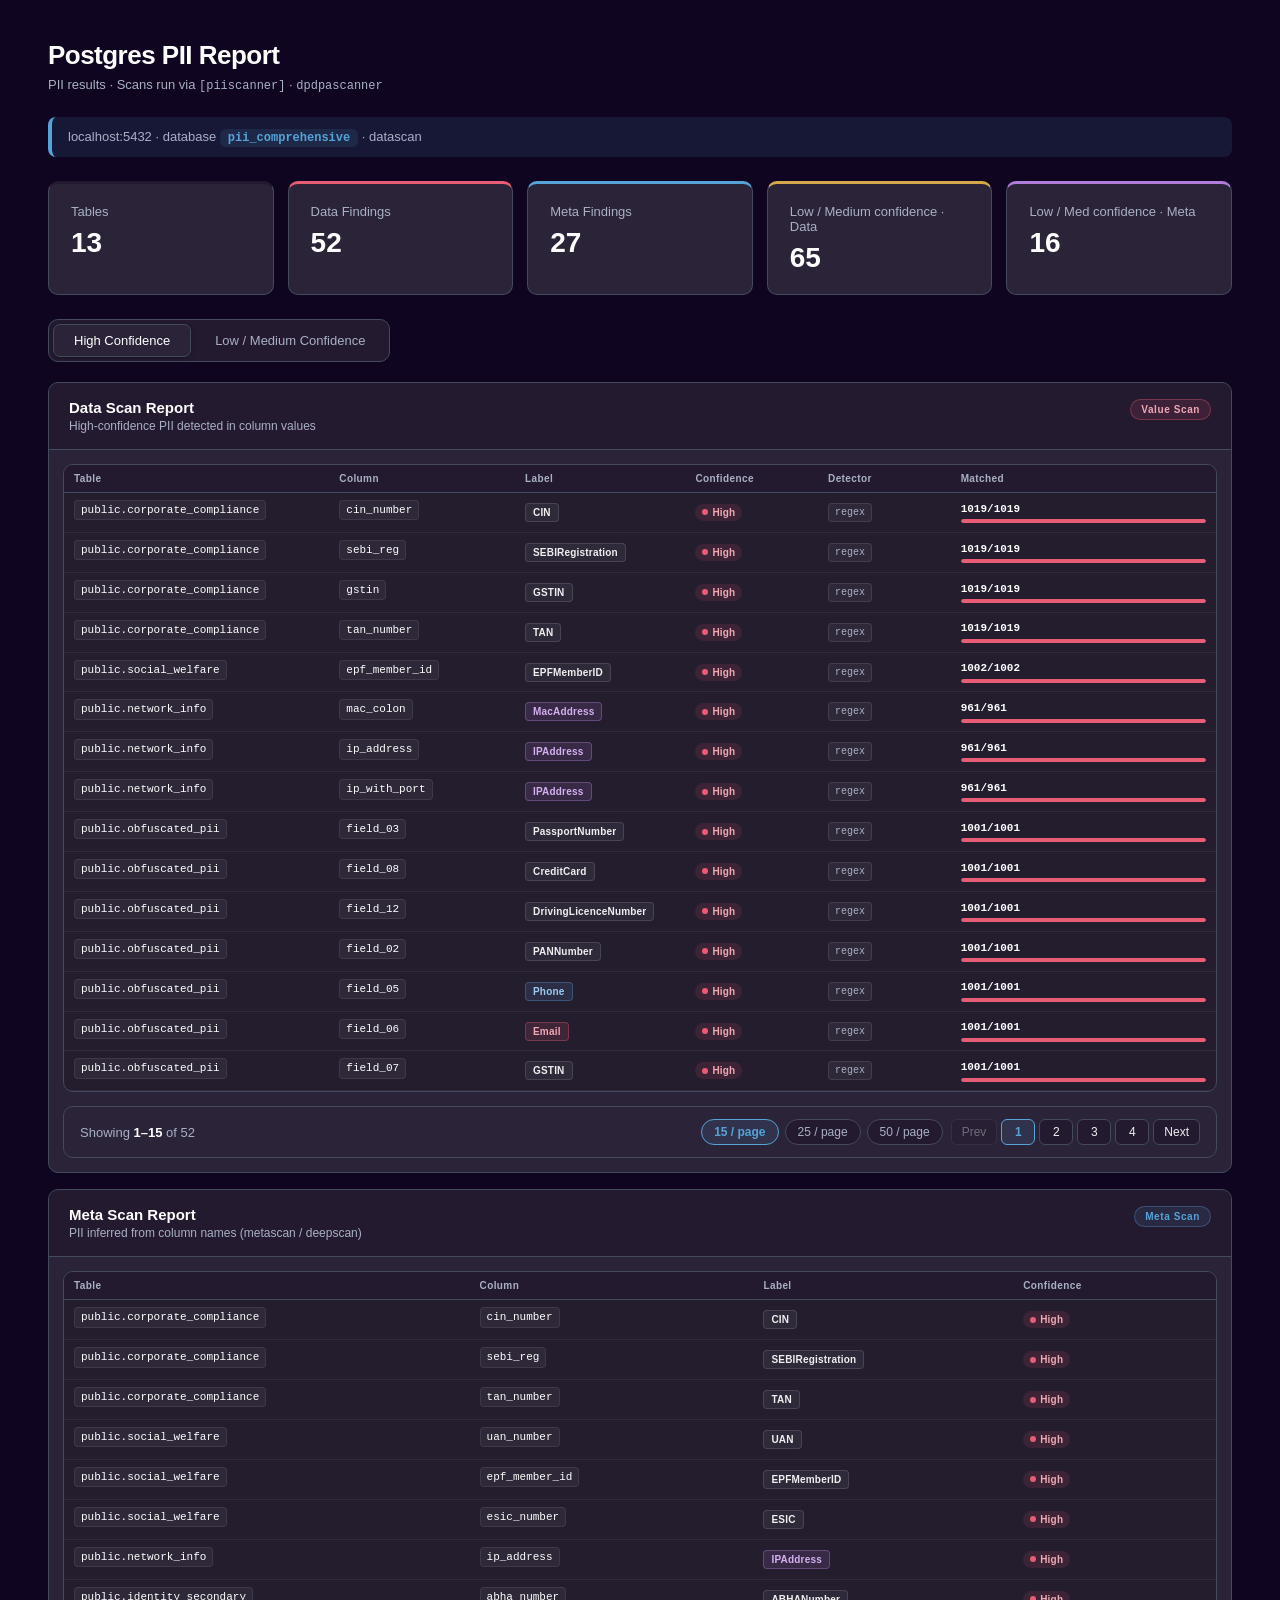
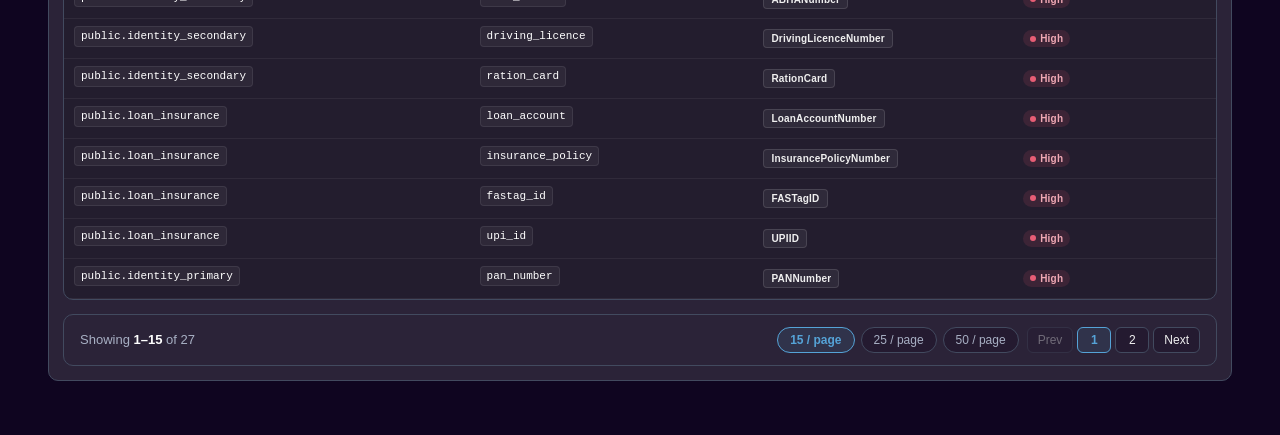
==== commit 2b46b412: "improved meta keywords" ====
--- a/kshield_pii_report.html
+++ b/kshield_pii_report.html
@@ -275,7 +275,7 @@
   </div>
   <div class="stat-card pii-stat--low-data">
     <div class="stat-label">Low / Medium confidence · Data</div>
-    <div class="stat-value">68</div>
+    <div class="stat-value">65</div>
   </div>
   <div class="stat-card pii-stat--low-meta">
     <div class="stat-label">Low / Med confidence · Meta</div>
@@ -316,6 +316,326 @@
           <tbody id="tbody-data">
           
           <tr>
+            <td class="pii-col-table"><code class="pii-fq-name" title="public.corporate_compliance">public.corporate_compliance</code></td>
+            <td class="pii-col-column"><code class="pii-col-name">cin_number</code></td>
+            <td class="pii-col-label"><span class="pii-label-chip pii-label-chip--default">CIN</span></td>
+            <td class="pii-col-conf"><span class="pii-conf-badge pii-conf-badge--high">High</span></td>
+            <td class="pii-col-detector"><span class="pii-detector-tag">regex</span></td>
+            <td class="pii-col-matched">
+              <div class="pii-match-cell">
+                <span class="pii-match-ratio">1019/1019</span>
+                <span class="pii-match-bar">
+                  <span class="pii-match-bar-fill pii-match-bar-fill--high" style="width:100%"></span>
+                </span>
+              </div>
+            </td>
+          </tr>
+          
+          <tr>
+            <td class="pii-col-table"><code class="pii-fq-name" title="public.corporate_compliance">public.corporate_compliance</code></td>
+            <td class="pii-col-column"><code class="pii-col-name">sebi_reg</code></td>
+            <td class="pii-col-label"><span class="pii-label-chip pii-label-chip--default">SEBIRegistration</span></td>
+            <td class="pii-col-conf"><span class="pii-conf-badge pii-conf-badge--high">High</span></td>
+            <td class="pii-col-detector"><span class="pii-detector-tag">regex</span></td>
+            <td class="pii-col-matched">
+              <div class="pii-match-cell">
+                <span class="pii-match-ratio">1019/1019</span>
+                <span class="pii-match-bar">
+                  <span class="pii-match-bar-fill pii-match-bar-fill--high" style="width:100%"></span>
+                </span>
+              </div>
+            </td>
+          </tr>
+          
+          <tr>
+            <td class="pii-col-table"><code class="pii-fq-name" title="public.corporate_compliance">public.corporate_compliance</code></td>
+            <td class="pii-col-column"><code class="pii-col-name">gstin</code></td>
+            <td class="pii-col-label"><span class="pii-label-chip pii-label-chip--default">GSTIN</span></td>
+            <td class="pii-col-conf"><span class="pii-conf-badge pii-conf-badge--high">High</span></td>
+            <td class="pii-col-detector"><span class="pii-detector-tag">regex</span></td>
+            <td class="pii-col-matched">
+              <div class="pii-match-cell">
+                <span class="pii-match-ratio">1019/1019</span>
+                <span class="pii-match-bar">
+                  <span class="pii-match-bar-fill pii-match-bar-fill--high" style="width:100%"></span>
+                </span>
+              </div>
+            </td>
+          </tr>
+          
+          <tr>
+            <td class="pii-col-table"><code class="pii-fq-name" title="public.corporate_compliance">public.corporate_compliance</code></td>
+            <td class="pii-col-column"><code class="pii-col-name">tan_number</code></td>
+            <td class="pii-col-label"><span class="pii-label-chip pii-label-chip--default">TAN</span></td>
+            <td class="pii-col-conf"><span class="pii-conf-badge pii-conf-badge--high">High</span></td>
+            <td class="pii-col-detector"><span class="pii-detector-tag">regex</span></td>
+            <td class="pii-col-matched">
+              <div class="pii-match-cell">
+                <span class="pii-match-ratio">1019/1019</span>
+                <span class="pii-match-bar">
+                  <span class="pii-match-bar-fill pii-match-bar-fill--high" style="width:100%"></span>
+                </span>
+              </div>
+            </td>
+          </tr>
+          
+          <tr>
+            <td class="pii-col-table"><code class="pii-fq-name" title="public.social_welfare">public.social_welfare</code></td>
+            <td class="pii-col-column"><code class="pii-col-name">epf_member_id</code></td>
+            <td class="pii-col-label"><span class="pii-label-chip pii-label-chip--default">EPFMemberID</span></td>
+            <td class="pii-col-conf"><span class="pii-conf-badge pii-conf-badge--high">High</span></td>
+            <td class="pii-col-detector"><span class="pii-detector-tag">regex</span></td>
+            <td class="pii-col-matched">
+              <div class="pii-match-cell">
+                <span class="pii-match-ratio">1002/1002</span>
+                <span class="pii-match-bar">
+                  <span class="pii-match-bar-fill pii-match-bar-fill--high" style="width:100%"></span>
+                </span>
+              </div>
+            </td>
+          </tr>
+          
+          <tr>
+            <td class="pii-col-table"><code class="pii-fq-name" title="public.network_info">public.network_info</code></td>
+            <td class="pii-col-column"><code class="pii-col-name">mac_colon</code></td>
+            <td class="pii-col-label"><span class="pii-label-chip pii-label-chip--address">MacAddress</span></td>
+            <td class="pii-col-conf"><span class="pii-conf-badge pii-conf-badge--high">High</span></td>
+            <td class="pii-col-detector"><span class="pii-detector-tag">regex</span></td>
+            <td class="pii-col-matched">
+              <div class="pii-match-cell">
+                <span class="pii-match-ratio">961/961</span>
+                <span class="pii-match-bar">
+                  <span class="pii-match-bar-fill pii-match-bar-fill--high" style="width:100%"></span>
+                </span>
+              </div>
+            </td>
+          </tr>
+          
+          <tr>
+            <td class="pii-col-table"><code class="pii-fq-name" title="public.network_info">public.network_info</code></td>
+            <td class="pii-col-column"><code class="pii-col-name">ip_address</code></td>
+            <td class="pii-col-label"><span class="pii-label-chip pii-label-chip--address">IPAddress</span></td>
+            <td class="pii-col-conf"><span class="pii-conf-badge pii-conf-badge--high">High</span></td>
+            <td class="pii-col-detector"><span class="pii-detector-tag">regex</span></td>
+            <td class="pii-col-matched">
+              <div class="pii-match-cell">
+                <span class="pii-match-ratio">961/961</span>
+                <span class="pii-match-bar">
+                  <span class="pii-match-bar-fill pii-match-bar-fill--high" style="width:100%"></span>
+                </span>
+              </div>
+            </td>
+          </tr>
+          
+          <tr>
+            <td class="pii-col-table"><code class="pii-fq-name" title="public.network_info">public.network_info</code></td>
+            <td class="pii-col-column"><code class="pii-col-name">ip_with_port</code></td>
+            <td class="pii-col-label"><span class="pii-label-chip pii-label-chip--address">IPAddress</span></td>
+            <td class="pii-col-conf"><span class="pii-conf-badge pii-conf-badge--high">High</span></td>
+            <td class="pii-col-detector"><span class="pii-detector-tag">regex</span></td>
+            <td class="pii-col-matched">
+              <div class="pii-match-cell">
+                <span class="pii-match-ratio">961/961</span>
+                <span class="pii-match-bar">
+                  <span class="pii-match-bar-fill pii-match-bar-fill--high" style="width:100%"></span>
+                </span>
+              </div>
+            </td>
+          </tr>
+          
+          <tr>
+            <td class="pii-col-table"><code class="pii-fq-name" title="public.obfuscated_pii">public.obfuscated_pii</code></td>
+            <td class="pii-col-column"><code class="pii-col-name">field_03</code></td>
+            <td class="pii-col-label"><span class="pii-label-chip pii-label-chip--default">PassportNumber</span></td>
+            <td class="pii-col-conf"><span class="pii-conf-badge pii-conf-badge--high">High</span></td>
+            <td class="pii-col-detector"><span class="pii-detector-tag">regex</span></td>
+            <td class="pii-col-matched">
+              <div class="pii-match-cell">
+                <span class="pii-match-ratio">1001/1001</span>
+                <span class="pii-match-bar">
+                  <span class="pii-match-bar-fill pii-match-bar-fill--high" style="width:100%"></span>
+                </span>
+              </div>
+            </td>
+          </tr>
+          
+          <tr>
+            <td class="pii-col-table"><code class="pii-fq-name" title="public.obfuscated_pii">public.obfuscated_pii</code></td>
+            <td class="pii-col-column"><code class="pii-col-name">field_08</code></td>
+            <td class="pii-col-label"><span class="pii-label-chip pii-label-chip--default">CreditCard</span></td>
+            <td class="pii-col-conf"><span class="pii-conf-badge pii-conf-badge--high">High</span></td>
+            <td class="pii-col-detector"><span class="pii-detector-tag">regex</span></td>
+            <td class="pii-col-matched">
+              <div class="pii-match-cell">
+                <span class="pii-match-ratio">1001/1001</span>
+                <span class="pii-match-bar">
+                  <span class="pii-match-bar-fill pii-match-bar-fill--high" style="width:100%"></span>
+                </span>
+              </div>
+            </td>
+          </tr>
+          
+          <tr>
+            <td class="pii-col-table"><code class="pii-fq-name" title="public.obfuscated_pii">public.obfuscated_pii</code></td>
+            <td class="pii-col-column"><code class="pii-col-name">field_12</code></td>
+            <td class="pii-col-label"><span class="pii-label-chip pii-label-chip--default">DrivingLicenceNumber</span></td>
+            <td class="pii-col-conf"><span class="pii-conf-badge pii-conf-badge--high">High</span></td>
+            <td class="pii-col-detector"><span class="pii-detector-tag">regex</span></td>
+            <td class="pii-col-matched">
+              <div class="pii-match-cell">
+                <span class="pii-match-ratio">1001/1001</span>
+                <span class="pii-match-bar">
+                  <span class="pii-match-bar-fill pii-match-bar-fill--high" style="width:100%"></span>
+                </span>
+              </div>
+            </td>
+          </tr>
+          
+          <tr>
+            <td class="pii-col-table"><code class="pii-fq-name" title="public.obfuscated_pii">public.obfuscated_pii</code></td>
+            <td class="pii-col-column"><code class="pii-col-name">field_02</code></td>
+            <td class="pii-col-label"><span class="pii-label-chip pii-label-chip--default">PANNumber</span></td>
+            <td class="pii-col-conf"><span class="pii-conf-badge pii-conf-badge--high">High</span></td>
+            <td class="pii-col-detector"><span class="pii-detector-tag">regex</span></td>
+            <td class="pii-col-matched">
+              <div class="pii-match-cell">
+                <span class="pii-match-ratio">1001/1001</span>
+                <span class="pii-match-bar">
+                  <span class="pii-match-bar-fill pii-match-bar-fill--high" style="width:100%"></span>
+                </span>
+              </div>
+            </td>
+          </tr>
+          
+          <tr>
+            <td class="pii-col-table"><code class="pii-fq-name" title="public.obfuscated_pii">public.obfuscated_pii</code></td>
+            <td class="pii-col-column"><code class="pii-col-name">field_05</code></td>
+            <td class="pii-col-label"><span class="pii-label-chip pii-label-chip--phone">Phone</span></td>
+            <td class="pii-col-conf"><span class="pii-conf-badge pii-conf-badge--high">High</span></td>
+            <td class="pii-col-detector"><span class="pii-detector-tag">regex</span></td>
+            <td class="pii-col-matched">
+              <div class="pii-match-cell">
+                <span class="pii-match-ratio">1001/1001</span>
+                <span class="pii-match-bar">
+                  <span class="pii-match-bar-fill pii-match-bar-fill--high" style="width:100%"></span>
+                </span>
+              </div>
+            </td>
+          </tr>
+          
+          <tr>
+            <td class="pii-col-table"><code class="pii-fq-name" title="public.obfuscated_pii">public.obfuscated_pii</code></td>
+            <td class="pii-col-column"><code class="pii-col-name">field_06</code></td>
+            <td class="pii-col-label"><span class="pii-label-chip pii-label-chip--email">Email</span></td>
+            <td class="pii-col-conf"><span class="pii-conf-badge pii-conf-badge--high">High</span></td>
+            <td class="pii-col-detector"><span class="pii-detector-tag">regex</span></td>
+            <td class="pii-col-matched">
+              <div class="pii-match-cell">
+                <span class="pii-match-ratio">1001/1001</span>
+                <span class="pii-match-bar">
+                  <span class="pii-match-bar-fill pii-match-bar-fill--high" style="width:100%"></span>
+                </span>
+              </div>
+            </td>
+          </tr>
+          
+          <tr>
+            <td class="pii-col-table"><code class="pii-fq-name" title="public.obfuscated_pii">public.obfuscated_pii</code></td>
+            <td class="pii-col-column"><code class="pii-col-name">field_07</code></td>
+            <td class="pii-col-label"><span class="pii-label-chip pii-label-chip--default">GSTIN</span></td>
+            <td class="pii-col-conf"><span class="pii-conf-badge pii-conf-badge--high">High</span></td>
+            <td class="pii-col-detector"><span class="pii-detector-tag">regex</span></td>
+            <td class="pii-col-matched">
+              <div class="pii-match-cell">
+                <span class="pii-match-ratio">1001/1001</span>
+                <span class="pii-match-bar">
+                  <span class="pii-match-bar-fill pii-match-bar-fill--high" style="width:100%"></span>
+                </span>
+              </div>
+            </td>
+          </tr>
+          
+          <tr>
+            <td class="pii-col-table"><code class="pii-fq-name" title="public.obfuscated_pii">public.obfuscated_pii</code></td>
+            <td class="pii-col-column"><code class="pii-col-name">field_09</code></td>
+            <td class="pii-col-label"><span class="pii-label-chip pii-label-chip--default">IFSC</span></td>
+            <td class="pii-col-conf"><span class="pii-conf-badge pii-conf-badge--high">High</span></td>
+            <td class="pii-col-detector"><span class="pii-detector-tag">regex</span></td>
+            <td class="pii-col-matched">
+              <div class="pii-match-cell">
+                <span class="pii-match-ratio">1001/1001</span>
+                <span class="pii-match-bar">
+                  <span class="pii-match-bar-fill pii-match-bar-fill--high" style="width:100%"></span>
+                </span>
+              </div>
+            </td>
+          </tr>
+          
+          <tr>
+            <td class="pii-col-table"><code class="pii-fq-name" title="public.obfuscated_pii">public.obfuscated_pii</code></td>
+            <td class="pii-col-column"><code class="pii-col-name">field_11</code></td>
+            <td class="pii-col-label"><span class="pii-label-chip pii-label-chip--default">UPIID</span></td>
+            <td class="pii-col-conf"><span class="pii-conf-badge pii-conf-badge--high">High</span></td>
+            <td class="pii-col-detector"><span class="pii-detector-tag">regex</span></td>
+            <td class="pii-col-matched">
+              <div class="pii-match-cell">
+                <span class="pii-match-ratio">1001/1001</span>
+                <span class="pii-match-bar">
+                  <span class="pii-match-bar-fill pii-match-bar-fill--high" style="width:100%"></span>
+                </span>
+              </div>
+            </td>
+          </tr>
+          
+          <tr>
+            <td class="pii-col-table"><code class="pii-fq-name" title="public.obfuscated_pii">public.obfuscated_pii</code></td>
+            <td class="pii-col-column"><code class="pii-col-name">field_04</code></td>
+            <td class="pii-col-label"><span class="pii-label-chip pii-label-chip--default">VoterID</span></td>
+            <td class="pii-col-conf"><span class="pii-conf-badge pii-conf-badge--high">High</span></td>
+            <td class="pii-col-detector"><span class="pii-detector-tag">regex</span></td>
+            <td class="pii-col-matched">
+              <div class="pii-match-cell">
+                <span class="pii-match-ratio">1001/1001</span>
+                <span class="pii-match-bar">
+                  <span class="pii-match-bar-fill pii-match-bar-fill--high" style="width:100%"></span>
+                </span>
+              </div>
+            </td>
+          </tr>
+          
+          <tr>
+            <td class="pii-col-table"><code class="pii-fq-name" title="public.identity_secondary">public.identity_secondary</code></td>
+            <td class="pii-col-column"><code class="pii-col-name">abha_number</code></td>
+            <td class="pii-col-label"><span class="pii-label-chip pii-label-chip--default">ABHANumber</span></td>
+            <td class="pii-col-conf"><span class="pii-conf-badge pii-conf-badge--high">High</span></td>
+            <td class="pii-col-detector"><span class="pii-detector-tag">regex</span></td>
+            <td class="pii-col-matched">
+              <div class="pii-match-cell">
+                <span class="pii-match-ratio">1010/1010</span>
+                <span class="pii-match-bar">
+                  <span class="pii-match-bar-fill pii-match-bar-fill--high" style="width:100%"></span>
+                </span>
+              </div>
+            </td>
+          </tr>
+          
+          <tr>
+            <td class="pii-col-table"><code class="pii-fq-name" title="public.identity_secondary">public.identity_secondary</code></td>
+            <td class="pii-col-column"><code class="pii-col-name">driving_licence</code></td>
+            <td class="pii-col-label"><span class="pii-label-chip pii-label-chip--default">DrivingLicenceNumber</span></td>
+            <td class="pii-col-conf"><span class="pii-conf-badge pii-conf-badge--high">High</span></td>
+            <td class="pii-col-detector"><span class="pii-detector-tag">regex</span></td>
+            <td class="pii-col-matched">
+              <div class="pii-match-cell">
+                <span class="pii-match-ratio">1010/1010</span>
+                <span class="pii-match-bar">
+                  <span class="pii-match-bar-fill pii-match-bar-fill--high" style="width:100%"></span>
+                </span>
+              </div>
+            </td>
+          </tr>
+          
+          <tr>
             <td class="pii-col-table"><code class="pii-fq-name" title="public.identity_secondary">public.identity_secondary</code></td>
             <td class="pii-col-column"><code class="pii-col-name">vehicle_number</code></td>
             <td class="pii-col-label"><span class="pii-label-chip pii-label-chip--default">VehicleNumber</span></td>
@@ -323,7 +643,7 @@
             <td class="pii-col-detector"><span class="pii-detector-tag">regex</span></td>
             <td class="pii-col-matched">
               <div class="pii-match-cell">
-                <span class="pii-match-ratio">970/970</span>
+                <span class="pii-match-ratio">1010/1010</span>
                 <span class="pii-match-bar">
                   <span class="pii-match-bar-fill pii-match-bar-fill--high" style="width:100%"></span>
                 </span>
@@ -339,247 +659,87 @@
             <td class="pii-col-detector"><span class="pii-detector-tag">regex</span></td>
             <td class="pii-col-matched">
               <div class="pii-match-cell">
-                <span class="pii-match-ratio">970/970</span>
-                <span class="pii-match-bar">
-                  <span class="pii-match-bar-fill pii-match-bar-fill--high" style="width:100%"></span>
-                </span>
-              </div>
-            </td>
-          </tr>
-          
-          <tr>
-            <td class="pii-col-table"><code class="pii-fq-name" title="public.identity_secondary">public.identity_secondary</code></td>
-            <td class="pii-col-column"><code class="pii-col-name">abha_number</code></td>
-            <td class="pii-col-label"><span class="pii-label-chip pii-label-chip--default">ABHANumber</span></td>
-            <td class="pii-col-conf"><span class="pii-conf-badge pii-conf-badge--high">High</span></td>
-            <td class="pii-col-detector"><span class="pii-detector-tag">regex</span></td>
-            <td class="pii-col-matched">
-              <div class="pii-match-cell">
-                <span class="pii-match-ratio">970/970</span>
-                <span class="pii-match-bar">
-                  <span class="pii-match-bar-fill pii-match-bar-fill--high" style="width:100%"></span>
-                </span>
-              </div>
-            </td>
-          </tr>
-          
-          <tr>
-            <td class="pii-col-table"><code class="pii-fq-name" title="public.identity_secondary">public.identity_secondary</code></td>
-            <td class="pii-col-column"><code class="pii-col-name">driving_licence</code></td>
-            <td class="pii-col-label"><span class="pii-label-chip pii-label-chip--default">DrivingLicenceNumber</span></td>
-            <td class="pii-col-conf"><span class="pii-conf-badge pii-conf-badge--high">High</span></td>
-            <td class="pii-col-detector"><span class="pii-detector-tag">regex</span></td>
-            <td class="pii-col-matched">
-              <div class="pii-match-cell">
-                <span class="pii-match-ratio">970/970</span>
-                <span class="pii-match-bar">
-                  <span class="pii-match-bar-fill pii-match-bar-fill--high" style="width:100%"></span>
-                </span>
-              </div>
-            </td>
-          </tr>
-          
-          <tr>
-            <td class="pii-col-table"><code class="pii-fq-name" title="public.network_info">public.network_info</code></td>
-            <td class="pii-col-column"><code class="pii-col-name">ip_address</code></td>
-            <td class="pii-col-label"><span class="pii-label-chip pii-label-chip--address">IPAddress</span></td>
-            <td class="pii-col-conf"><span class="pii-conf-badge pii-conf-badge--high">High</span></td>
-            <td class="pii-col-detector"><span class="pii-detector-tag">regex</span></td>
-            <td class="pii-col-matched">
-              <div class="pii-match-cell">
-                <span class="pii-match-ratio">1019/1019</span>
-                <span class="pii-match-bar">
-                  <span class="pii-match-bar-fill pii-match-bar-fill--high" style="width:100%"></span>
-                </span>
-              </div>
-            </td>
-          </tr>
-          
-          <tr>
-            <td class="pii-col-table"><code class="pii-fq-name" title="public.network_info">public.network_info</code></td>
-            <td class="pii-col-column"><code class="pii-col-name">ip_with_port</code></td>
-            <td class="pii-col-label"><span class="pii-label-chip pii-label-chip--address">IPAddress</span></td>
-            <td class="pii-col-conf"><span class="pii-conf-badge pii-conf-badge--high">High</span></td>
-            <td class="pii-col-detector"><span class="pii-detector-tag">regex</span></td>
-            <td class="pii-col-matched">
-              <div class="pii-match-cell">
-                <span class="pii-match-ratio">1019/1019</span>
-                <span class="pii-match-bar">
-                  <span class="pii-match-bar-fill pii-match-bar-fill--high" style="width:100%"></span>
-                </span>
-              </div>
-            </td>
-          </tr>
-          
-          <tr>
-            <td class="pii-col-table"><code class="pii-fq-name" title="public.network_info">public.network_info</code></td>
-            <td class="pii-col-column"><code class="pii-col-name">mac_colon</code></td>
-            <td class="pii-col-label"><span class="pii-label-chip pii-label-chip--address">MacAddress</span></td>
-            <td class="pii-col-conf"><span class="pii-conf-badge pii-conf-badge--high">High</span></td>
-            <td class="pii-col-detector"><span class="pii-detector-tag">regex</span></td>
-            <td class="pii-col-matched">
-              <div class="pii-match-cell">
-                <span class="pii-match-ratio">1019/1019</span>
-                <span class="pii-match-bar">
-                  <span class="pii-match-bar-fill pii-match-bar-fill--high" style="width:100%"></span>
-                </span>
-              </div>
-            </td>
-          </tr>
-          
-          <tr>
-            <td class="pii-col-table"><code class="pii-fq-name" title="public.corporate_compliance">public.corporate_compliance</code></td>
-            <td class="pii-col-column"><code class="pii-col-name">tan_number</code></td>
-            <td class="pii-col-label"><span class="pii-label-chip pii-label-chip--default">TAN</span></td>
-            <td class="pii-col-conf"><span class="pii-conf-badge pii-conf-badge--high">High</span></td>
-            <td class="pii-col-detector"><span class="pii-detector-tag">regex</span></td>
-            <td class="pii-col-matched">
-              <div class="pii-match-cell">
-                <span class="pii-match-ratio">1031/1031</span>
-                <span class="pii-match-bar">
-                  <span class="pii-match-bar-fill pii-match-bar-fill--high" style="width:100%"></span>
-                </span>
-              </div>
-            </td>
-          </tr>
-          
-          <tr>
-            <td class="pii-col-table"><code class="pii-fq-name" title="public.corporate_compliance">public.corporate_compliance</code></td>
-            <td class="pii-col-column"><code class="pii-col-name">cin_number</code></td>
-            <td class="pii-col-label"><span class="pii-label-chip pii-label-chip--default">CIN</span></td>
-            <td class="pii-col-conf"><span class="pii-conf-badge pii-conf-badge--high">High</span></td>
-            <td class="pii-col-detector"><span class="pii-detector-tag">regex</span></td>
-            <td class="pii-col-matched">
-              <div class="pii-match-cell">
-                <span class="pii-match-ratio">1031/1031</span>
-                <span class="pii-match-bar">
-                  <span class="pii-match-bar-fill pii-match-bar-fill--high" style="width:100%"></span>
-                </span>
-              </div>
-            </td>
-          </tr>
-          
-          <tr>
-            <td class="pii-col-table"><code class="pii-fq-name" title="public.corporate_compliance">public.corporate_compliance</code></td>
-            <td class="pii-col-column"><code class="pii-col-name">sebi_reg</code></td>
-            <td class="pii-col-label"><span class="pii-label-chip pii-label-chip--default">SEBIRegistration</span></td>
-            <td class="pii-col-conf"><span class="pii-conf-badge pii-conf-badge--high">High</span></td>
-            <td class="pii-col-detector"><span class="pii-detector-tag">regex</span></td>
-            <td class="pii-col-matched">
-              <div class="pii-match-cell">
-                <span class="pii-match-ratio">1031/1031</span>
-                <span class="pii-match-bar">
-                  <span class="pii-match-bar-fill pii-match-bar-fill--high" style="width:100%"></span>
-                </span>
-              </div>
-            </td>
-          </tr>
-          
-          <tr>
-            <td class="pii-col-table"><code class="pii-fq-name" title="public.corporate_compliance">public.corporate_compliance</code></td>
-            <td class="pii-col-column"><code class="pii-col-name">gstin</code></td>
-            <td class="pii-col-label"><span class="pii-label-chip pii-label-chip--default">GSTIN</span></td>
-            <td class="pii-col-conf"><span class="pii-conf-badge pii-conf-badge--high">High</span></td>
-            <td class="pii-col-detector"><span class="pii-detector-tag">regex</span></td>
-            <td class="pii-col-matched">
-              <div class="pii-match-cell">
-                <span class="pii-match-ratio">1031/1031</span>
-                <span class="pii-match-bar">
-                  <span class="pii-match-bar-fill pii-match-bar-fill--high" style="width:100%"></span>
-                </span>
-              </div>
-            </td>
-          </tr>
-          
-          <tr>
-            <td class="pii-col-table"><code class="pii-fq-name" title="public.banking_info">public.banking_info</code></td>
-            <td class="pii-col-column"><code class="pii-col-name">demat_account</code></td>
-            <td class="pii-col-label"><span class="pii-label-chip pii-label-chip--default">DematAccountNumber</span></td>
-            <td class="pii-col-conf"><span class="pii-conf-badge pii-conf-badge--high">High</span></td>
-            <td class="pii-col-detector"><span class="pii-detector-tag">regex</span></td>
-            <td class="pii-col-matched">
-              <div class="pii-match-cell">
-                <span class="pii-match-ratio">984/984</span>
-                <span class="pii-match-bar">
-                  <span class="pii-match-bar-fill pii-match-bar-fill--high" style="width:100%"></span>
-                </span>
-              </div>
-            </td>
-          </tr>
-          
-          <tr>
-            <td class="pii-col-table"><code class="pii-fq-name" title="public.banking_info">public.banking_info</code></td>
-            <td class="pii-col-column"><code class="pii-col-name">bank_account</code></td>
-            <td class="pii-col-label"><span class="pii-label-chip pii-label-chip--default">BankAccountNumber</span></td>
-            <td class="pii-col-conf"><span class="pii-conf-badge pii-conf-badge--high">High</span></td>
-            <td class="pii-col-detector"><span class="pii-detector-tag">regex</span></td>
-            <td class="pii-col-matched">
-              <div class="pii-match-cell">
-                <span class="pii-match-ratio">984/984</span>
-                <span class="pii-match-bar">
-                  <span class="pii-match-bar-fill pii-match-bar-fill--high" style="width:100%"></span>
-                </span>
-              </div>
-            </td>
-          </tr>
-          
-          <tr>
-            <td class="pii-col-table"><code class="pii-fq-name" title="public.banking_info">public.banking_info</code></td>
-            <td class="pii-col-column"><code class="pii-col-name">ifsc_code</code></td>
-            <td class="pii-col-label"><span class="pii-label-chip pii-label-chip--default">IFSC</span></td>
-            <td class="pii-col-conf"><span class="pii-conf-badge pii-conf-badge--high">High</span></td>
-            <td class="pii-col-detector"><span class="pii-detector-tag">regex</span></td>
-            <td class="pii-col-matched">
-              <div class="pii-match-cell">
-                <span class="pii-match-ratio">984/984</span>
-                <span class="pii-match-bar">
-                  <span class="pii-match-bar-fill pii-match-bar-fill--high" style="width:100%"></span>
-                </span>
-              </div>
-            </td>
-          </tr>
-          
-          <tr>
-            <td class="pii-col-table"><code class="pii-fq-name" title="public.banking_info">public.banking_info</code></td>
-            <td class="pii-col-column"><code class="pii-col-name">micr_code</code></td>
-            <td class="pii-col-label"><span class="pii-label-chip pii-label-chip--default">MICRCode</span></td>
-            <td class="pii-col-conf"><span class="pii-conf-badge pii-conf-badge--high">High</span></td>
-            <td class="pii-col-detector"><span class="pii-detector-tag">regex</span></td>
-            <td class="pii-col-matched">
-              <div class="pii-match-cell">
-                <span class="pii-match-ratio">984/984</span>
-                <span class="pii-match-bar">
-                  <span class="pii-match-bar-fill pii-match-bar-fill--high" style="width:100%"></span>
-                </span>
-              </div>
-            </td>
-          </tr>
-          
-          <tr>
-            <td class="pii-col-table"><code class="pii-fq-name" title="public.banking_info">public.banking_info</code></td>
-            <td class="pii-col-column"><code class="pii-col-name">cheque_number</code></td>
-            <td class="pii-col-label"><span class="pii-label-chip pii-label-chip--default">ChequeNumber</span></td>
-            <td class="pii-col-conf"><span class="pii-conf-badge pii-conf-badge--high">High</span></td>
-            <td class="pii-col-detector"><span class="pii-detector-tag">regex</span></td>
-            <td class="pii-col-matched">
-              <div class="pii-match-cell">
-                <span class="pii-match-ratio">984/984</span>
-                <span class="pii-match-bar">
-                  <span class="pii-match-bar-fill pii-match-bar-fill--high" style="width:100%"></span>
-                </span>
-              </div>
-            </td>
-          </tr>
-          
-          <tr>
-            <td class="pii-col-table"><code class="pii-fq-name" title="public.banking_info">public.banking_info</code></td>
-            <td class="pii-col-column"><code class="pii-col-name">cif_number</code></td>
-            <td class="pii-col-label"><span class="pii-label-chip pii-label-chip--default">CIFNumber</span></td>
-            <td class="pii-col-conf"><span class="pii-conf-badge pii-conf-badge--high">High</span></td>
-            <td class="pii-col-detector"><span class="pii-detector-tag">regex</span></td>
-            <td class="pii-col-matched">
-              <div class="pii-match-cell">
-                <span class="pii-match-ratio">984/984</span>
+                <span class="pii-match-ratio">1010/1010</span>
+                <span class="pii-match-bar">
+                  <span class="pii-match-bar-fill pii-match-bar-fill--high" style="width:100%"></span>
+                </span>
+              </div>
+            </td>
+          </tr>
+          
+          <tr>
+            <td class="pii-col-table"><code class="pii-fq-name" title="public.payment_cards">public.payment_cards</code></td>
+            <td class="pii-col-column"><code class="pii-col-name">credit_card_spaced</code></td>
+            <td class="pii-col-label"><span class="pii-label-chip pii-label-chip--default">CreditCard</span></td>
+            <td class="pii-col-conf"><span class="pii-conf-badge pii-conf-badge--high">High</span></td>
+            <td class="pii-col-detector"><span class="pii-detector-tag">regex</span></td>
+            <td class="pii-col-matched">
+              <div class="pii-match-cell">
+                <span class="pii-match-ratio">1036/1036</span>
+                <span class="pii-match-bar">
+                  <span class="pii-match-bar-fill pii-match-bar-fill--high" style="width:100%"></span>
+                </span>
+              </div>
+            </td>
+          </tr>
+          
+          <tr>
+            <td class="pii-col-table"><code class="pii-fq-name" title="public.payment_cards">public.payment_cards</code></td>
+            <td class="pii-col-column"><code class="pii-col-name">credit_card_dashed</code></td>
+            <td class="pii-col-label"><span class="pii-label-chip pii-label-chip--default">CreditCard</span></td>
+            <td class="pii-col-conf"><span class="pii-conf-badge pii-conf-badge--high">High</span></td>
+            <td class="pii-col-detector"><span class="pii-detector-tag">regex</span></td>
+            <td class="pii-col-matched">
+              <div class="pii-match-cell">
+                <span class="pii-match-ratio">1036/1036</span>
+                <span class="pii-match-bar">
+                  <span class="pii-match-bar-fill pii-match-bar-fill--high" style="width:100%"></span>
+                </span>
+              </div>
+            </td>
+          </tr>
+          
+          <tr>
+            <td class="pii-col-table"><code class="pii-fq-name" title="public.payment_cards">public.payment_cards</code></td>
+            <td class="pii-col-column"><code class="pii-col-name">cvv_3digit</code></td>
+            <td class="pii-col-label"><span class="pii-label-chip pii-label-chip--default">CVV</span></td>
+            <td class="pii-col-conf"><span class="pii-conf-badge pii-conf-badge--high">High</span></td>
+            <td class="pii-col-detector"><span class="pii-detector-tag">regex</span></td>
+            <td class="pii-col-matched">
+              <div class="pii-match-cell">
+                <span class="pii-match-ratio">1036/1036</span>
+                <span class="pii-match-bar">
+                  <span class="pii-match-bar-fill pii-match-bar-fill--high" style="width:100%"></span>
+                </span>
+              </div>
+            </td>
+          </tr>
+          
+          <tr>
+            <td class="pii-col-table"><code class="pii-fq-name" title="public.payment_cards">public.payment_cards</code></td>
+            <td class="pii-col-column"><code class="pii-col-name">cvv_4digit</code></td>
+            <td class="pii-col-label"><span class="pii-label-chip pii-label-chip--default">CVV</span></td>
+            <td class="pii-col-conf"><span class="pii-conf-badge pii-conf-badge--high">High</span></td>
+            <td class="pii-col-detector"><span class="pii-detector-tag">regex</span></td>
+            <td class="pii-col-matched">
+              <div class="pii-match-cell">
+                <span class="pii-match-ratio">1036/1036</span>
+                <span class="pii-match-bar">
+                  <span class="pii-match-bar-fill pii-match-bar-fill--high" style="width:100%"></span>
+                </span>
+              </div>
+            </td>
+          </tr>
+          
+          <tr>
+            <td class="pii-col-table"><code class="pii-fq-name" title="public.payment_cards">public.payment_cards</code></td>
+            <td class="pii-col-column"><code class="pii-col-name">credit_card_raw</code></td>
+            <td class="pii-col-label"><span class="pii-label-chip pii-label-chip--default">CreditCard</span></td>
+            <td class="pii-col-conf"><span class="pii-conf-badge pii-conf-badge--high">High</span></td>
+            <td class="pii-col-detector"><span class="pii-detector-tag">regex</span></td>
+            <td class="pii-col-matched">
+              <div class="pii-match-cell">
+                <span class="pii-match-ratio">1036/1036</span>
                 <span class="pii-match-bar">
                   <span class="pii-match-bar-fill pii-match-bar-fill--high" style="width:100%"></span>
                 </span>
@@ -595,7 +755,7 @@
             <td class="pii-col-detector"><span class="pii-detector-tag">regex</span></td>
             <td class="pii-col-matched">
               <div class="pii-match-cell">
-                <span class="pii-match-ratio">951/951</span>
+                <span class="pii-match-ratio">1059/1059</span>
                 <span class="pii-match-bar">
                   <span class="pii-match-bar-fill pii-match-bar-fill--high" style="width:100%"></span>
                 </span>
@@ -611,7 +771,7 @@
             <td class="pii-col-detector"><span class="pii-detector-tag">regex</span></td>
             <td class="pii-col-matched">
               <div class="pii-match-cell">
-                <span class="pii-match-ratio">951/951</span>
+                <span class="pii-match-ratio">1059/1059</span>
                 <span class="pii-match-bar">
                   <span class="pii-match-bar-fill pii-match-bar-fill--high" style="width:100%"></span>
                 </span>
@@ -627,7 +787,7 @@
             <td class="pii-col-detector"><span class="pii-detector-tag">regex</span></td>
             <td class="pii-col-matched">
               <div class="pii-match-cell">
-                <span class="pii-match-ratio">951/951</span>
+                <span class="pii-match-ratio">1059/1059</span>
                 <span class="pii-match-bar">
                   <span class="pii-match-bar-fill pii-match-bar-fill--high" style="width:100%"></span>
                 </span>
@@ -643,183 +803,7 @@
             <td class="pii-col-detector"><span class="pii-detector-tag">regex</span></td>
             <td class="pii-col-matched">
               <div class="pii-match-cell">
-                <span class="pii-match-ratio">951/951</span>
-                <span class="pii-match-bar">
-                  <span class="pii-match-bar-fill pii-match-bar-fill--high" style="width:100%"></span>
-                </span>
-              </div>
-            </td>
-          </tr>
-          
-          <tr>
-            <td class="pii-col-table"><code class="pii-fq-name" title="public.social_welfare">public.social_welfare</code></td>
-            <td class="pii-col-column"><code class="pii-col-name">epf_member_id</code></td>
-            <td class="pii-col-label"><span class="pii-label-chip pii-label-chip--default">EPFMemberID</span></td>
-            <td class="pii-col-conf"><span class="pii-conf-badge pii-conf-badge--high">High</span></td>
-            <td class="pii-col-detector"><span class="pii-detector-tag">regex</span></td>
-            <td class="pii-col-matched">
-              <div class="pii-match-cell">
-                <span class="pii-match-ratio">1053/1053</span>
-                <span class="pii-match-bar">
-                  <span class="pii-match-bar-fill pii-match-bar-fill--high" style="width:100%"></span>
-                </span>
-              </div>
-            </td>
-          </tr>
-          
-          <tr>
-            <td class="pii-col-table"><code class="pii-fq-name" title="public.obfuscated_pii">public.obfuscated_pii</code></td>
-            <td class="pii-col-column"><code class="pii-col-name">field_02</code></td>
-            <td class="pii-col-label"><span class="pii-label-chip pii-label-chip--default">PANNumber</span></td>
-            <td class="pii-col-conf"><span class="pii-conf-badge pii-conf-badge--high">High</span></td>
-            <td class="pii-col-detector"><span class="pii-detector-tag">regex</span></td>
-            <td class="pii-col-matched">
-              <div class="pii-match-cell">
-                <span class="pii-match-ratio">1061/1061</span>
-                <span class="pii-match-bar">
-                  <span class="pii-match-bar-fill pii-match-bar-fill--high" style="width:100%"></span>
-                </span>
-              </div>
-            </td>
-          </tr>
-          
-          <tr>
-            <td class="pii-col-table"><code class="pii-fq-name" title="public.obfuscated_pii">public.obfuscated_pii</code></td>
-            <td class="pii-col-column"><code class="pii-col-name">field_03</code></td>
-            <td class="pii-col-label"><span class="pii-label-chip pii-label-chip--default">PassportNumber</span></td>
-            <td class="pii-col-conf"><span class="pii-conf-badge pii-conf-badge--high">High</span></td>
-            <td class="pii-col-detector"><span class="pii-detector-tag">regex</span></td>
-            <td class="pii-col-matched">
-              <div class="pii-match-cell">
-                <span class="pii-match-ratio">1061/1061</span>
-                <span class="pii-match-bar">
-                  <span class="pii-match-bar-fill pii-match-bar-fill--high" style="width:100%"></span>
-                </span>
-              </div>
-            </td>
-          </tr>
-          
-          <tr>
-            <td class="pii-col-table"><code class="pii-fq-name" title="public.obfuscated_pii">public.obfuscated_pii</code></td>
-            <td class="pii-col-column"><code class="pii-col-name">field_04</code></td>
-            <td class="pii-col-label"><span class="pii-label-chip pii-label-chip--default">VoterID</span></td>
-            <td class="pii-col-conf"><span class="pii-conf-badge pii-conf-badge--high">High</span></td>
-            <td class="pii-col-detector"><span class="pii-detector-tag">regex</span></td>
-            <td class="pii-col-matched">
-              <div class="pii-match-cell">
-                <span class="pii-match-ratio">1061/1061</span>
-                <span class="pii-match-bar">
-                  <span class="pii-match-bar-fill pii-match-bar-fill--high" style="width:100%"></span>
-                </span>
-              </div>
-            </td>
-          </tr>
-          
-          <tr>
-            <td class="pii-col-table"><code class="pii-fq-name" title="public.obfuscated_pii">public.obfuscated_pii</code></td>
-            <td class="pii-col-column"><code class="pii-col-name">field_06</code></td>
-            <td class="pii-col-label"><span class="pii-label-chip pii-label-chip--email">Email</span></td>
-            <td class="pii-col-conf"><span class="pii-conf-badge pii-conf-badge--high">High</span></td>
-            <td class="pii-col-detector"><span class="pii-detector-tag">regex</span></td>
-            <td class="pii-col-matched">
-              <div class="pii-match-cell">
-                <span class="pii-match-ratio">1061/1061</span>
-                <span class="pii-match-bar">
-                  <span class="pii-match-bar-fill pii-match-bar-fill--high" style="width:100%"></span>
-                </span>
-              </div>
-            </td>
-          </tr>
-          
-          <tr>
-            <td class="pii-col-table"><code class="pii-fq-name" title="public.obfuscated_pii">public.obfuscated_pii</code></td>
-            <td class="pii-col-column"><code class="pii-col-name">field_07</code></td>
-            <td class="pii-col-label"><span class="pii-label-chip pii-label-chip--default">GSTIN</span></td>
-            <td class="pii-col-conf"><span class="pii-conf-badge pii-conf-badge--high">High</span></td>
-            <td class="pii-col-detector"><span class="pii-detector-tag">regex</span></td>
-            <td class="pii-col-matched">
-              <div class="pii-match-cell">
-                <span class="pii-match-ratio">1061/1061</span>
-                <span class="pii-match-bar">
-                  <span class="pii-match-bar-fill pii-match-bar-fill--high" style="width:100%"></span>
-                </span>
-              </div>
-            </td>
-          </tr>
-          
-          <tr>
-            <td class="pii-col-table"><code class="pii-fq-name" title="public.obfuscated_pii">public.obfuscated_pii</code></td>
-            <td class="pii-col-column"><code class="pii-col-name">field_08</code></td>
-            <td class="pii-col-label"><span class="pii-label-chip pii-label-chip--default">CreditCard</span></td>
-            <td class="pii-col-conf"><span class="pii-conf-badge pii-conf-badge--high">High</span></td>
-            <td class="pii-col-detector"><span class="pii-detector-tag">regex</span></td>
-            <td class="pii-col-matched">
-              <div class="pii-match-cell">
-                <span class="pii-match-ratio">1061/1061</span>
-                <span class="pii-match-bar">
-                  <span class="pii-match-bar-fill pii-match-bar-fill--high" style="width:100%"></span>
-                </span>
-              </div>
-            </td>
-          </tr>
-          
-          <tr>
-            <td class="pii-col-table"><code class="pii-fq-name" title="public.obfuscated_pii">public.obfuscated_pii</code></td>
-            <td class="pii-col-column"><code class="pii-col-name">field_09</code></td>
-            <td class="pii-col-label"><span class="pii-label-chip pii-label-chip--default">IFSC</span></td>
-            <td class="pii-col-conf"><span class="pii-conf-badge pii-conf-badge--high">High</span></td>
-            <td class="pii-col-detector"><span class="pii-detector-tag">regex</span></td>
-            <td class="pii-col-matched">
-              <div class="pii-match-cell">
-                <span class="pii-match-ratio">1061/1061</span>
-                <span class="pii-match-bar">
-                  <span class="pii-match-bar-fill pii-match-bar-fill--high" style="width:100%"></span>
-                </span>
-              </div>
-            </td>
-          </tr>
-          
-          <tr>
-            <td class="pii-col-table"><code class="pii-fq-name" title="public.obfuscated_pii">public.obfuscated_pii</code></td>
-            <td class="pii-col-column"><code class="pii-col-name">field_12</code></td>
-            <td class="pii-col-label"><span class="pii-label-chip pii-label-chip--default">DrivingLicenceNumber</span></td>
-            <td class="pii-col-conf"><span class="pii-conf-badge pii-conf-badge--high">High</span></td>
-            <td class="pii-col-detector"><span class="pii-detector-tag">regex</span></td>
-            <td class="pii-col-matched">
-              <div class="pii-match-cell">
-                <span class="pii-match-ratio">1061/1061</span>
-                <span class="pii-match-bar">
-                  <span class="pii-match-bar-fill pii-match-bar-fill--high" style="width:100%"></span>
-                </span>
-              </div>
-            </td>
-          </tr>
-          
-          <tr>
-            <td class="pii-col-table"><code class="pii-fq-name" title="public.obfuscated_pii">public.obfuscated_pii</code></td>
-            <td class="pii-col-column"><code class="pii-col-name">field_11</code></td>
-            <td class="pii-col-label"><span class="pii-label-chip pii-label-chip--default">UPIID</span></td>
-            <td class="pii-col-conf"><span class="pii-conf-badge pii-conf-badge--high">High</span></td>
-            <td class="pii-col-detector"><span class="pii-detector-tag">regex</span></td>
-            <td class="pii-col-matched">
-              <div class="pii-match-cell">
-                <span class="pii-match-ratio">1061/1061</span>
-                <span class="pii-match-bar">
-                  <span class="pii-match-bar-fill pii-match-bar-fill--high" style="width:100%"></span>
-                </span>
-              </div>
-            </td>
-          </tr>
-          
-          <tr>
-            <td class="pii-col-table"><code class="pii-fq-name" title="public.obfuscated_pii">public.obfuscated_pii</code></td>
-            <td class="pii-col-column"><code class="pii-col-name">field_05</code></td>
-            <td class="pii-col-label"><span class="pii-label-chip pii-label-chip--phone">Phone</span></td>
-            <td class="pii-col-conf"><span class="pii-conf-badge pii-conf-badge--high">High</span></td>
-            <td class="pii-col-detector"><span class="pii-detector-tag">regex</span></td>
-            <td class="pii-col-matched">
-              <div class="pii-match-cell">
-                <span class="pii-match-ratio">1061/1061</span>
+                <span class="pii-match-ratio">1059/1059</span>
                 <span class="pii-match-bar">
                   <span class="pii-match-bar-fill pii-match-bar-fill--high" style="width:100%"></span>
                 </span>
@@ -835,7 +819,7 @@
             <td class="pii-col-detector"><span class="pii-detector-tag">regex</span></td>
             <td class="pii-col-matched">
               <div class="pii-match-cell">
-                <span class="pii-match-ratio">1012/1012</span>
+                <span class="pii-match-ratio">995/995</span>
                 <span class="pii-match-bar">
                   <span class="pii-match-bar-fill pii-match-bar-fill--high" style="width:100%"></span>
                 </span>
@@ -851,7 +835,7 @@
             <td class="pii-col-detector"><span class="pii-detector-tag">regex</span></td>
             <td class="pii-col-matched">
               <div class="pii-match-cell">
-                <span class="pii-match-ratio">1012/1012</span>
+                <span class="pii-match-ratio">995/995</span>
                 <span class="pii-match-bar">
                   <span class="pii-match-bar-fill pii-match-bar-fill--high" style="width:100%"></span>
                 </span>
@@ -867,7 +851,199 @@
             <td class="pii-col-detector"><span class="pii-detector-tag">regex</span></td>
             <td class="pii-col-matched">
               <div class="pii-match-cell">
-                <span class="pii-match-ratio">1012/1012</span>
+                <span class="pii-match-ratio">995/995</span>
+                <span class="pii-match-bar">
+                  <span class="pii-match-bar-fill pii-match-bar-fill--high" style="width:100%"></span>
+                </span>
+              </div>
+            </td>
+          </tr>
+          
+          <tr>
+            <td class="pii-col-table"><code class="pii-fq-name" title="public.banking_info">public.banking_info</code></td>
+            <td class="pii-col-column"><code class="pii-col-name">micr_code</code></td>
+            <td class="pii-col-label"><span class="pii-label-chip pii-label-chip--default">MICRCode</span></td>
+            <td class="pii-col-conf"><span class="pii-conf-badge pii-conf-badge--high">High</span></td>
+            <td class="pii-col-detector"><span class="pii-detector-tag">regex</span></td>
+            <td class="pii-col-matched">
+              <div class="pii-match-cell">
+                <span class="pii-match-ratio">1053/1053</span>
+                <span class="pii-match-bar">
+                  <span class="pii-match-bar-fill pii-match-bar-fill--high" style="width:100%"></span>
+                </span>
+              </div>
+            </td>
+          </tr>
+          
+          <tr>
+            <td class="pii-col-table"><code class="pii-fq-name" title="public.banking_info">public.banking_info</code></td>
+            <td class="pii-col-column"><code class="pii-col-name">cheque_number</code></td>
+            <td class="pii-col-label"><span class="pii-label-chip pii-label-chip--default">ChequeNumber</span></td>
+            <td class="pii-col-conf"><span class="pii-conf-badge pii-conf-badge--high">High</span></td>
+            <td class="pii-col-detector"><span class="pii-detector-tag">regex</span></td>
+            <td class="pii-col-matched">
+              <div class="pii-match-cell">
+                <span class="pii-match-ratio">1053/1053</span>
+                <span class="pii-match-bar">
+                  <span class="pii-match-bar-fill pii-match-bar-fill--high" style="width:100%"></span>
+                </span>
+              </div>
+            </td>
+          </tr>
+          
+          <tr>
+            <td class="pii-col-table"><code class="pii-fq-name" title="public.banking_info">public.banking_info</code></td>
+            <td class="pii-col-column"><code class="pii-col-name">cif_number</code></td>
+            <td class="pii-col-label"><span class="pii-label-chip pii-label-chip--default">CIFNumber</span></td>
+            <td class="pii-col-conf"><span class="pii-conf-badge pii-conf-badge--high">High</span></td>
+            <td class="pii-col-detector"><span class="pii-detector-tag">regex</span></td>
+            <td class="pii-col-matched">
+              <div class="pii-match-cell">
+                <span class="pii-match-ratio">1053/1053</span>
+                <span class="pii-match-bar">
+                  <span class="pii-match-bar-fill pii-match-bar-fill--high" style="width:100%"></span>
+                </span>
+              </div>
+            </td>
+          </tr>
+          
+          <tr>
+            <td class="pii-col-table"><code class="pii-fq-name" title="public.banking_info">public.banking_info</code></td>
+            <td class="pii-col-column"><code class="pii-col-name">demat_account</code></td>
+            <td class="pii-col-label"><span class="pii-label-chip pii-label-chip--default">DematAccountNumber</span></td>
+            <td class="pii-col-conf"><span class="pii-conf-badge pii-conf-badge--high">High</span></td>
+            <td class="pii-col-detector"><span class="pii-detector-tag">regex</span></td>
+            <td class="pii-col-matched">
+              <div class="pii-match-cell">
+                <span class="pii-match-ratio">1053/1053</span>
+                <span class="pii-match-bar">
+                  <span class="pii-match-bar-fill pii-match-bar-fill--high" style="width:100%"></span>
+                </span>
+              </div>
+            </td>
+          </tr>
+          
+          <tr>
+            <td class="pii-col-table"><code class="pii-fq-name" title="public.banking_info">public.banking_info</code></td>
+            <td class="pii-col-column"><code class="pii-col-name">bank_account</code></td>
+            <td class="pii-col-label"><span class="pii-label-chip pii-label-chip--default">BankAccountNumber</span></td>
+            <td class="pii-col-conf"><span class="pii-conf-badge pii-conf-badge--high">High</span></td>
+            <td class="pii-col-detector"><span class="pii-detector-tag">regex</span></td>
+            <td class="pii-col-matched">
+              <div class="pii-match-cell">
+                <span class="pii-match-ratio">1053/1053</span>
+                <span class="pii-match-bar">
+                  <span class="pii-match-bar-fill pii-match-bar-fill--high" style="width:100%"></span>
+                </span>
+              </div>
+            </td>
+          </tr>
+          
+          <tr>
+            <td class="pii-col-table"><code class="pii-fq-name" title="public.banking_info">public.banking_info</code></td>
+            <td class="pii-col-column"><code class="pii-col-name">ifsc_code</code></td>
+            <td class="pii-col-label"><span class="pii-label-chip pii-label-chip--default">IFSC</span></td>
+            <td class="pii-col-conf"><span class="pii-conf-badge pii-conf-badge--high">High</span></td>
+            <td class="pii-col-detector"><span class="pii-detector-tag">regex</span></td>
+            <td class="pii-col-matched">
+              <div class="pii-match-cell">
+                <span class="pii-match-ratio">1053/1053</span>
+                <span class="pii-match-bar">
+                  <span class="pii-match-bar-fill pii-match-bar-fill--high" style="width:100%"></span>
+                </span>
+              </div>
+            </td>
+          </tr>
+          
+          <tr>
+            <td class="pii-col-table"><code class="pii-fq-name" title="public.legacy_mixed">public.legacy_mixed</code></td>
+            <td class="pii-col-column"><code class="pii-col-name">ref_b</code></td>
+            <td class="pii-col-label"><span class="pii-label-chip pii-label-chip--default">PANNumber</span></td>
+            <td class="pii-col-conf"><span class="pii-conf-badge pii-conf-badge--high">High</span></td>
+            <td class="pii-col-detector"><span class="pii-detector-tag">regex</span></td>
+            <td class="pii-col-matched">
+              <div class="pii-match-cell">
+                <span class="pii-match-ratio">1022/1022</span>
+                <span class="pii-match-bar">
+                  <span class="pii-match-bar-fill pii-match-bar-fill--high" style="width:100%"></span>
+                </span>
+              </div>
+            </td>
+          </tr>
+          
+          <tr>
+            <td class="pii-col-table"><code class="pii-fq-name" title="public.legacy_mixed">public.legacy_mixed</code></td>
+            <td class="pii-col-column"><code class="pii-col-name">ref_c</code></td>
+            <td class="pii-col-label"><span class="pii-label-chip pii-label-chip--default">GSTIN</span></td>
+            <td class="pii-col-conf"><span class="pii-conf-badge pii-conf-badge--high">High</span></td>
+            <td class="pii-col-detector"><span class="pii-detector-tag">regex</span></td>
+            <td class="pii-col-matched">
+              <div class="pii-match-cell">
+                <span class="pii-match-ratio">1022/1022</span>
+                <span class="pii-match-bar">
+                  <span class="pii-match-bar-fill pii-match-bar-fill--high" style="width:100%"></span>
+                </span>
+              </div>
+            </td>
+          </tr>
+          
+          <tr>
+            <td class="pii-col-table"><code class="pii-fq-name" title="public.legacy_mixed">public.legacy_mixed</code></td>
+            <td class="pii-col-column"><code class="pii-col-name">ref_d</code></td>
+            <td class="pii-col-label"><span class="pii-label-chip pii-label-chip--phone">Phone</span></td>
+            <td class="pii-col-conf"><span class="pii-conf-badge pii-conf-badge--high">High</span></td>
+            <td class="pii-col-detector"><span class="pii-detector-tag">regex</span></td>
+            <td class="pii-col-matched">
+              <div class="pii-match-cell">
+                <span class="pii-match-ratio">1022/1022</span>
+                <span class="pii-match-bar">
+                  <span class="pii-match-bar-fill pii-match-bar-fill--high" style="width:100%"></span>
+                </span>
+              </div>
+            </td>
+          </tr>
+          
+          <tr>
+            <td class="pii-col-table"><code class="pii-fq-name" title="public.legacy_mixed">public.legacy_mixed</code></td>
+            <td class="pii-col-column"><code class="pii-col-name">ref_e</code></td>
+            <td class="pii-col-label"><span class="pii-label-chip pii-label-chip--email">Email</span></td>
+            <td class="pii-col-conf"><span class="pii-conf-badge pii-conf-badge--high">High</span></td>
+            <td class="pii-col-detector"><span class="pii-detector-tag">regex</span></td>
+            <td class="pii-col-matched">
+              <div class="pii-match-cell">
+                <span class="pii-match-ratio">1022/1022</span>
+                <span class="pii-match-bar">
+                  <span class="pii-match-bar-fill pii-match-bar-fill--high" style="width:100%"></span>
+                </span>
+              </div>
+            </td>
+          </tr>
+          
+          <tr>
+            <td class="pii-col-table"><code class="pii-fq-name" title="public.legacy_mixed">public.legacy_mixed</code></td>
+            <td class="pii-col-column"><code class="pii-col-name">ref_f</code></td>
+            <td class="pii-col-label"><span class="pii-label-chip pii-label-chip--default">CreditCard</span></td>
+            <td class="pii-col-conf"><span class="pii-conf-badge pii-conf-badge--high">High</span></td>
+            <td class="pii-col-detector"><span class="pii-detector-tag">regex</span></td>
+            <td class="pii-col-matched">
+              <div class="pii-match-cell">
+                <span class="pii-match-ratio">1022/1022</span>
+                <span class="pii-match-bar">
+                  <span class="pii-match-bar-fill pii-match-bar-fill--high" style="width:100%"></span>
+                </span>
+              </div>
+            </td>
+          </tr>
+          
+          <tr>
+            <td class="pii-col-table"><code class="pii-fq-name" title="public.legacy_mixed">public.legacy_mixed</code></td>
+            <td class="pii-col-column"><code class="pii-col-name">ref_g</code></td>
+            <td class="pii-col-label"><span class="pii-label-chip pii-label-chip--default">UPIID</span></td>
+            <td class="pii-col-conf"><span class="pii-conf-badge pii-conf-badge--high">High</span></td>
+            <td class="pii-col-detector"><span class="pii-detector-tag">regex</span></td>
+            <td class="pii-col-matched">
+              <div class="pii-match-cell">
+                <span class="pii-match-ratio">1022/1022</span>
                 <span class="pii-match-bar">
                   <span class="pii-match-bar-fill pii-match-bar-fill--high" style="width:100%"></span>
                 </span>
@@ -883,7 +1059,71 @@
             <td class="pii-col-detector"><span class="pii-detector-tag">regex</span></td>
             <td class="pii-col-matched">
               <div class="pii-match-cell">
-                <span class="pii-match-ratio">980/980</span>
+                <span class="pii-match-ratio">1041/1041</span>
+                <span class="pii-match-bar">
+                  <span class="pii-match-bar-fill pii-match-bar-fill--high" style="width:100%"></span>
+                </span>
+              </div>
+            </td>
+          </tr>
+          
+          <tr>
+            <td class="pii-col-table"><code class="pii-fq-name" title="public.contact_info">public.contact_info</code></td>
+            <td class="pii-col-column"><code class="pii-col-name">phone_zero</code></td>
+            <td class="pii-col-label"><span class="pii-label-chip pii-label-chip--phone">Phone</span></td>
+            <td class="pii-col-conf"><span class="pii-conf-badge pii-conf-badge--high">High</span></td>
+            <td class="pii-col-detector"><span class="pii-detector-tag">regex</span></td>
+            <td class="pii-col-matched">
+              <div class="pii-match-cell">
+                <span class="pii-match-ratio">1041/1041</span>
+                <span class="pii-match-bar">
+                  <span class="pii-match-bar-fill pii-match-bar-fill--high" style="width:100%"></span>
+                </span>
+              </div>
+            </td>
+          </tr>
+          
+          <tr>
+            <td class="pii-col-table"><code class="pii-fq-name" title="public.contact_info">public.contact_info</code></td>
+            <td class="pii-col-column"><code class="pii-col-name">phone_plain</code></td>
+            <td class="pii-col-label"><span class="pii-label-chip pii-label-chip--phone">Phone</span></td>
+            <td class="pii-col-conf"><span class="pii-conf-badge pii-conf-badge--high">High</span></td>
+            <td class="pii-col-detector"><span class="pii-detector-tag">regex</span></td>
+            <td class="pii-col-matched">
+              <div class="pii-match-cell">
+                <span class="pii-match-ratio">1041/1041</span>
+                <span class="pii-match-bar">
+                  <span class="pii-match-bar-fill pii-match-bar-fill--high" style="width:100%"></span>
+                </span>
+              </div>
+            </td>
+          </tr>
+          
+          <tr>
+            <td class="pii-col-table"><code class="pii-fq-name" title="public.contact_info">public.contact_info</code></td>
+            <td class="pii-col-column"><code class="pii-col-name">phone_plus91</code></td>
+            <td class="pii-col-label"><span class="pii-label-chip pii-label-chip--phone">Phone</span></td>
+            <td class="pii-col-conf"><span class="pii-conf-badge pii-conf-badge--high">High</span></td>
+            <td class="pii-col-detector"><span class="pii-detector-tag">regex</span></td>
+            <td class="pii-col-matched">
+              <div class="pii-match-cell">
+                <span class="pii-match-ratio">1041/1041</span>
+                <span class="pii-match-bar">
+                  <span class="pii-match-bar-fill pii-match-bar-fill--high" style="width:100%"></span>
+                </span>
+              </div>
+            </td>
+          </tr>
+          
+          <tr>
+            <td class="pii-col-table"><code class="pii-fq-name" title="public.contact_info">public.contact_info</code></td>
+            <td class="pii-col-column"><code class="pii-col-name">email_basic</code></td>
+            <td class="pii-col-label"><span class="pii-label-chip pii-label-chip--email">Email</span></td>
+            <td class="pii-col-conf"><span class="pii-conf-badge pii-conf-badge--high">High</span></td>
+            <td class="pii-col-detector"><span class="pii-detector-tag">regex</span></td>
+            <td class="pii-col-matched">
+              <div class="pii-match-cell">
+                <span class="pii-match-ratio">1041/1041</span>
                 <span class="pii-match-bar">
                   <span class="pii-match-bar-fill pii-match-bar-fill--high" style="width:100%"></span>
                 </span>
@@ -899,247 +1139,7 @@
             <td class="pii-col-detector"><span class="pii-detector-tag">regex</span></td>
             <td class="pii-col-matched">
               <div class="pii-match-cell">
-                <span class="pii-match-ratio">980/980</span>
-                <span class="pii-match-bar">
-                  <span class="pii-match-bar-fill pii-match-bar-fill--high" style="width:100%"></span>
-                </span>
-              </div>
-            </td>
-          </tr>
-          
-          <tr>
-            <td class="pii-col-table"><code class="pii-fq-name" title="public.contact_info">public.contact_info</code></td>
-            <td class="pii-col-column"><code class="pii-col-name">email_basic</code></td>
-            <td class="pii-col-label"><span class="pii-label-chip pii-label-chip--email">Email</span></td>
-            <td class="pii-col-conf"><span class="pii-conf-badge pii-conf-badge--high">High</span></td>
-            <td class="pii-col-detector"><span class="pii-detector-tag">regex</span></td>
-            <td class="pii-col-matched">
-              <div class="pii-match-cell">
-                <span class="pii-match-ratio">980/980</span>
-                <span class="pii-match-bar">
-                  <span class="pii-match-bar-fill pii-match-bar-fill--high" style="width:100%"></span>
-                </span>
-              </div>
-            </td>
-          </tr>
-          
-          <tr>
-            <td class="pii-col-table"><code class="pii-fq-name" title="public.contact_info">public.contact_info</code></td>
-            <td class="pii-col-column"><code class="pii-col-name">phone_plain</code></td>
-            <td class="pii-col-label"><span class="pii-label-chip pii-label-chip--phone">Phone</span></td>
-            <td class="pii-col-conf"><span class="pii-conf-badge pii-conf-badge--high">High</span></td>
-            <td class="pii-col-detector"><span class="pii-detector-tag">regex</span></td>
-            <td class="pii-col-matched">
-              <div class="pii-match-cell">
-                <span class="pii-match-ratio">980/980</span>
-                <span class="pii-match-bar">
-                  <span class="pii-match-bar-fill pii-match-bar-fill--high" style="width:100%"></span>
-                </span>
-              </div>
-            </td>
-          </tr>
-          
-          <tr>
-            <td class="pii-col-table"><code class="pii-fq-name" title="public.contact_info">public.contact_info</code></td>
-            <td class="pii-col-column"><code class="pii-col-name">phone_plus91</code></td>
-            <td class="pii-col-label"><span class="pii-label-chip pii-label-chip--phone">Phone</span></td>
-            <td class="pii-col-conf"><span class="pii-conf-badge pii-conf-badge--high">High</span></td>
-            <td class="pii-col-detector"><span class="pii-detector-tag">regex</span></td>
-            <td class="pii-col-matched">
-              <div class="pii-match-cell">
-                <span class="pii-match-ratio">980/980</span>
-                <span class="pii-match-bar">
-                  <span class="pii-match-bar-fill pii-match-bar-fill--high" style="width:100%"></span>
-                </span>
-              </div>
-            </td>
-          </tr>
-          
-          <tr>
-            <td class="pii-col-table"><code class="pii-fq-name" title="public.contact_info">public.contact_info</code></td>
-            <td class="pii-col-column"><code class="pii-col-name">phone_zero</code></td>
-            <td class="pii-col-label"><span class="pii-label-chip pii-label-chip--phone">Phone</span></td>
-            <td class="pii-col-conf"><span class="pii-conf-badge pii-conf-badge--high">High</span></td>
-            <td class="pii-col-detector"><span class="pii-detector-tag">regex</span></td>
-            <td class="pii-col-matched">
-              <div class="pii-match-cell">
-                <span class="pii-match-ratio">980/980</span>
-                <span class="pii-match-bar">
-                  <span class="pii-match-bar-fill pii-match-bar-fill--high" style="width:100%"></span>
-                </span>
-              </div>
-            </td>
-          </tr>
-          
-          <tr>
-            <td class="pii-col-table"><code class="pii-fq-name" title="public.payment_cards">public.payment_cards</code></td>
-            <td class="pii-col-column"><code class="pii-col-name">cvv_4digit</code></td>
-            <td class="pii-col-label"><span class="pii-label-chip pii-label-chip--default">CVV</span></td>
-            <td class="pii-col-conf"><span class="pii-conf-badge pii-conf-badge--high">High</span></td>
-            <td class="pii-col-detector"><span class="pii-detector-tag">regex</span></td>
-            <td class="pii-col-matched">
-              <div class="pii-match-cell">
-                <span class="pii-match-ratio">989/989</span>
-                <span class="pii-match-bar">
-                  <span class="pii-match-bar-fill pii-match-bar-fill--high" style="width:100%"></span>
-                </span>
-              </div>
-            </td>
-          </tr>
-          
-          <tr>
-            <td class="pii-col-table"><code class="pii-fq-name" title="public.payment_cards">public.payment_cards</code></td>
-            <td class="pii-col-column"><code class="pii-col-name">credit_card_raw</code></td>
-            <td class="pii-col-label"><span class="pii-label-chip pii-label-chip--default">CreditCard</span></td>
-            <td class="pii-col-conf"><span class="pii-conf-badge pii-conf-badge--high">High</span></td>
-            <td class="pii-col-detector"><span class="pii-detector-tag">regex</span></td>
-            <td class="pii-col-matched">
-              <div class="pii-match-cell">
-                <span class="pii-match-ratio">989/989</span>
-                <span class="pii-match-bar">
-                  <span class="pii-match-bar-fill pii-match-bar-fill--high" style="width:100%"></span>
-                </span>
-              </div>
-            </td>
-          </tr>
-          
-          <tr>
-            <td class="pii-col-table"><code class="pii-fq-name" title="public.payment_cards">public.payment_cards</code></td>
-            <td class="pii-col-column"><code class="pii-col-name">credit_card_spaced</code></td>
-            <td class="pii-col-label"><span class="pii-label-chip pii-label-chip--default">CreditCard</span></td>
-            <td class="pii-col-conf"><span class="pii-conf-badge pii-conf-badge--high">High</span></td>
-            <td class="pii-col-detector"><span class="pii-detector-tag">regex</span></td>
-            <td class="pii-col-matched">
-              <div class="pii-match-cell">
-                <span class="pii-match-ratio">989/989</span>
-                <span class="pii-match-bar">
-                  <span class="pii-match-bar-fill pii-match-bar-fill--high" style="width:100%"></span>
-                </span>
-              </div>
-            </td>
-          </tr>
-          
-          <tr>
-            <td class="pii-col-table"><code class="pii-fq-name" title="public.payment_cards">public.payment_cards</code></td>
-            <td class="pii-col-column"><code class="pii-col-name">credit_card_dashed</code></td>
-            <td class="pii-col-label"><span class="pii-label-chip pii-label-chip--default">CreditCard</span></td>
-            <td class="pii-col-conf"><span class="pii-conf-badge pii-conf-badge--high">High</span></td>
-            <td class="pii-col-detector"><span class="pii-detector-tag">regex</span></td>
-            <td class="pii-col-matched">
-              <div class="pii-match-cell">
-                <span class="pii-match-ratio">989/989</span>
-                <span class="pii-match-bar">
-                  <span class="pii-match-bar-fill pii-match-bar-fill--high" style="width:100%"></span>
-                </span>
-              </div>
-            </td>
-          </tr>
-          
-          <tr>
-            <td class="pii-col-table"><code class="pii-fq-name" title="public.payment_cards">public.payment_cards</code></td>
-            <td class="pii-col-column"><code class="pii-col-name">cvv_3digit</code></td>
-            <td class="pii-col-label"><span class="pii-label-chip pii-label-chip--default">CVV</span></td>
-            <td class="pii-col-conf"><span class="pii-conf-badge pii-conf-badge--high">High</span></td>
-            <td class="pii-col-detector"><span class="pii-detector-tag">regex</span></td>
-            <td class="pii-col-matched">
-              <div class="pii-match-cell">
-                <span class="pii-match-ratio">989/989</span>
-                <span class="pii-match-bar">
-                  <span class="pii-match-bar-fill pii-match-bar-fill--high" style="width:100%"></span>
-                </span>
-              </div>
-            </td>
-          </tr>
-          
-          <tr>
-            <td class="pii-col-table"><code class="pii-fq-name" title="public.legacy_mixed">public.legacy_mixed</code></td>
-            <td class="pii-col-column"><code class="pii-col-name">ref_c</code></td>
-            <td class="pii-col-label"><span class="pii-label-chip pii-label-chip--default">GSTIN</span></td>
-            <td class="pii-col-conf"><span class="pii-conf-badge pii-conf-badge--high">High</span></td>
-            <td class="pii-col-detector"><span class="pii-detector-tag">regex</span></td>
-            <td class="pii-col-matched">
-              <div class="pii-match-cell">
-                <span class="pii-match-ratio">1009/1009</span>
-                <span class="pii-match-bar">
-                  <span class="pii-match-bar-fill pii-match-bar-fill--high" style="width:100%"></span>
-                </span>
-              </div>
-            </td>
-          </tr>
-          
-          <tr>
-            <td class="pii-col-table"><code class="pii-fq-name" title="public.legacy_mixed">public.legacy_mixed</code></td>
-            <td class="pii-col-column"><code class="pii-col-name">ref_d</code></td>
-            <td class="pii-col-label"><span class="pii-label-chip pii-label-chip--phone">Phone</span></td>
-            <td class="pii-col-conf"><span class="pii-conf-badge pii-conf-badge--high">High</span></td>
-            <td class="pii-col-detector"><span class="pii-detector-tag">regex</span></td>
-            <td class="pii-col-matched">
-              <div class="pii-match-cell">
-                <span class="pii-match-ratio">1009/1009</span>
-                <span class="pii-match-bar">
-                  <span class="pii-match-bar-fill pii-match-bar-fill--high" style="width:100%"></span>
-                </span>
-              </div>
-            </td>
-          </tr>
-          
-          <tr>
-            <td class="pii-col-table"><code class="pii-fq-name" title="public.legacy_mixed">public.legacy_mixed</code></td>
-            <td class="pii-col-column"><code class="pii-col-name">ref_b</code></td>
-            <td class="pii-col-label"><span class="pii-label-chip pii-label-chip--default">PANNumber</span></td>
-            <td class="pii-col-conf"><span class="pii-conf-badge pii-conf-badge--high">High</span></td>
-            <td class="pii-col-detector"><span class="pii-detector-tag">regex</span></td>
-            <td class="pii-col-matched">
-              <div class="pii-match-cell">
-                <span class="pii-match-ratio">1009/1009</span>
-                <span class="pii-match-bar">
-                  <span class="pii-match-bar-fill pii-match-bar-fill--high" style="width:100%"></span>
-                </span>
-              </div>
-            </td>
-          </tr>
-          
-          <tr>
-            <td class="pii-col-table"><code class="pii-fq-name" title="public.legacy_mixed">public.legacy_mixed</code></td>
-            <td class="pii-col-column"><code class="pii-col-name">ref_e</code></td>
-            <td class="pii-col-label"><span class="pii-label-chip pii-label-chip--email">Email</span></td>
-            <td class="pii-col-conf"><span class="pii-conf-badge pii-conf-badge--high">High</span></td>
-            <td class="pii-col-detector"><span class="pii-detector-tag">regex</span></td>
-            <td class="pii-col-matched">
-              <div class="pii-match-cell">
-                <span class="pii-match-ratio">1009/1009</span>
-                <span class="pii-match-bar">
-                  <span class="pii-match-bar-fill pii-match-bar-fill--high" style="width:100%"></span>
-                </span>
-              </div>
-            </td>
-          </tr>
-          
-          <tr>
-            <td class="pii-col-table"><code class="pii-fq-name" title="public.legacy_mixed">public.legacy_mixed</code></td>
-            <td class="pii-col-column"><code class="pii-col-name">ref_f</code></td>
-            <td class="pii-col-label"><span class="pii-label-chip pii-label-chip--default">CreditCard</span></td>
-            <td class="pii-col-conf"><span class="pii-conf-badge pii-conf-badge--high">High</span></td>
-            <td class="pii-col-detector"><span class="pii-detector-tag">regex</span></td>
-            <td class="pii-col-matched">
-              <div class="pii-match-cell">
-                <span class="pii-match-ratio">1009/1009</span>
-                <span class="pii-match-bar">
-                  <span class="pii-match-bar-fill pii-match-bar-fill--high" style="width:100%"></span>
-                </span>
-              </div>
-            </td>
-          </tr>
-          
-          <tr>
-            <td class="pii-col-table"><code class="pii-fq-name" title="public.legacy_mixed">public.legacy_mixed</code></td>
-            <td class="pii-col-column"><code class="pii-col-name">ref_g</code></td>
-            <td class="pii-col-label"><span class="pii-label-chip pii-label-chip--default">UPIID</span></td>
-            <td class="pii-col-conf"><span class="pii-conf-badge pii-conf-badge--high">High</span></td>
-            <td class="pii-col-detector"><span class="pii-detector-tag">regex</span></td>
-            <td class="pii-col-matched">
-              <div class="pii-match-cell">
-                <span class="pii-match-ratio">1009/1009</span>
+                <span class="pii-match-ratio">1041/1041</span>
                 <span class="pii-match-bar">
                   <span class="pii-match-bar-fill pii-match-bar-fill--high" style="width:100%"></span>
                 </span>
@@ -1178,6 +1178,69 @@
           <tbody id="tbody-meta">
           
           <tr>
+            <td class="pii-col-table"><code class="pii-fq-name" title="public.corporate_compliance">public.corporate_compliance</code></td>
+            <td class="pii-col-column"><code class="pii-col-name">cin_number</code></td>
+            <td class="pii-col-label"><span class="pii-label-chip pii-label-chip--default">CIN</span></td>
+            <td class="pii-col-conf"><span class="pii-conf-badge pii-conf-badge--high">High</span></td>
+          </tr>
+          
+          <tr>
+            <td class="pii-col-table"><code class="pii-fq-name" title="public.corporate_compliance">public.corporate_compliance</code></td>
+            <td class="pii-col-column"><code class="pii-col-name">sebi_reg</code></td>
+            <td class="pii-col-label"><span class="pii-label-chip pii-label-chip--default">SEBIRegistration</span></td>
+            <td class="pii-col-conf"><span class="pii-conf-badge pii-conf-badge--high">High</span></td>
+          </tr>
+          
+          <tr>
+            <td class="pii-col-table"><code class="pii-fq-name" title="public.corporate_compliance">public.corporate_compliance</code></td>
+            <td class="pii-col-column"><code class="pii-col-name">tan_number</code></td>
+            <td class="pii-col-label"><span class="pii-label-chip pii-label-chip--default">TAN</span></td>
+            <td class="pii-col-conf"><span class="pii-conf-badge pii-conf-badge--high">High</span></td>
+          </tr>
+          
+          <tr>
+            <td class="pii-col-table"><code class="pii-fq-name" title="public.social_welfare">public.social_welfare</code></td>
+            <td class="pii-col-column"><code class="pii-col-name">uan_number</code></td>
+            <td class="pii-col-label"><span class="pii-label-chip pii-label-chip--default">UAN</span></td>
+            <td class="pii-col-conf"><span class="pii-conf-badge pii-conf-badge--high">High</span></td>
+          </tr>
+          
+          <tr>
+            <td class="pii-col-table"><code class="pii-fq-name" title="public.social_welfare">public.social_welfare</code></td>
+            <td class="pii-col-column"><code class="pii-col-name">epf_member_id</code></td>
+            <td class="pii-col-label"><span class="pii-label-chip pii-label-chip--default">EPFMemberID</span></td>
+            <td class="pii-col-conf"><span class="pii-conf-badge pii-conf-badge--high">High</span></td>
+          </tr>
+          
+          <tr>
+            <td class="pii-col-table"><code class="pii-fq-name" title="public.social_welfare">public.social_welfare</code></td>
+            <td class="pii-col-column"><code class="pii-col-name">esic_number</code></td>
+            <td class="pii-col-label"><span class="pii-label-chip pii-label-chip--default">ESIC</span></td>
+            <td class="pii-col-conf"><span class="pii-conf-badge pii-conf-badge--high">High</span></td>
+          </tr>
+          
+          <tr>
+            <td class="pii-col-table"><code class="pii-fq-name" title="public.network_info">public.network_info</code></td>
+            <td class="pii-col-column"><code class="pii-col-name">ip_address</code></td>
+            <td class="pii-col-label"><span class="pii-label-chip pii-label-chip--address">IPAddress</span></td>
+            <td class="pii-col-conf"><span class="pii-conf-badge pii-conf-badge--high">High</span></td>
+          </tr>
+          
+          <tr>
+            <td class="pii-col-table"><code class="pii-fq-name" title="public.identity_secondary">public.identity_secondary</code></td>
+            <td class="pii-col-column"><code class="pii-col-name">abha_number</code></td>
+            <td class="pii-col-label"><span class="pii-label-chip pii-label-chip--default">ABHANumber</span></td>
+            <td class="pii-col-conf"><span class="pii-conf-badge pii-conf-badge--high">High</span></td>
+          </tr>
+          
+          <tr>
+            <td class="pii-col-table"><code class="pii-fq-name" title="public.identity_secondary">public.identity_secondary</code></td>
+            <td class="pii-col-column"><code class="pii-col-name">driving_licence</code></td>
+            <td class="pii-col-label"><span class="pii-label-chip pii-label-chip--default">DrivingLicenceNumber</span></td>
+            <td class="pii-col-conf"><span class="pii-conf-badge pii-conf-badge--high">High</span></td>
+          </tr>
+          
+          <tr>
             <td class="pii-col-table"><code class="pii-fq-name" title="public.identity_secondary">public.identity_secondary</code></td>
             <td class="pii-col-column"><code class="pii-col-name">ration_card</code></td>
             <td class="pii-col-label"><span class="pii-label-chip pii-label-chip--default">RationCard</span></td>
@@ -1185,90 +1248,6 @@
           </tr>
           
           <tr>
-            <td class="pii-col-table"><code class="pii-fq-name" title="public.identity_secondary">public.identity_secondary</code></td>
-            <td class="pii-col-column"><code class="pii-col-name">abha_number</code></td>
-            <td class="pii-col-label"><span class="pii-label-chip pii-label-chip--default">ABHANumber</span></td>
-            <td class="pii-col-conf"><span class="pii-conf-badge pii-conf-badge--high">High</span></td>
-          </tr>
-          
-          <tr>
-            <td class="pii-col-table"><code class="pii-fq-name" title="public.identity_secondary">public.identity_secondary</code></td>
-            <td class="pii-col-column"><code class="pii-col-name">driving_licence</code></td>
-            <td class="pii-col-label"><span class="pii-label-chip pii-label-chip--default">DrivingLicenceNumber</span></td>
-            <td class="pii-col-conf"><span class="pii-conf-badge pii-conf-badge--high">High</span></td>
-          </tr>
-          
-          <tr>
-            <td class="pii-col-table"><code class="pii-fq-name" title="public.network_info">public.network_info</code></td>
-            <td class="pii-col-column"><code class="pii-col-name">ip_address</code></td>
-            <td class="pii-col-label"><span class="pii-label-chip pii-label-chip--address">IPAddress</span></td>
-            <td class="pii-col-conf"><span class="pii-conf-badge pii-conf-badge--high">High</span></td>
-          </tr>
-          
-          <tr>
-            <td class="pii-col-table"><code class="pii-fq-name" title="public.corporate_compliance">public.corporate_compliance</code></td>
-            <td class="pii-col-column"><code class="pii-col-name">tan_number</code></td>
-            <td class="pii-col-label"><span class="pii-label-chip pii-label-chip--default">TAN</span></td>
-            <td class="pii-col-conf"><span class="pii-conf-badge pii-conf-badge--high">High</span></td>
-          </tr>
-          
-          <tr>
-            <td class="pii-col-table"><code class="pii-fq-name" title="public.corporate_compliance">public.corporate_compliance</code></td>
-            <td class="pii-col-column"><code class="pii-col-name">cin_number</code></td>
-            <td class="pii-col-label"><span class="pii-label-chip pii-label-chip--default">CIN</span></td>
-            <td class="pii-col-conf"><span class="pii-conf-badge pii-conf-badge--high">High</span></td>
-          </tr>
-          
-          <tr>
-            <td class="pii-col-table"><code class="pii-fq-name" title="public.corporate_compliance">public.corporate_compliance</code></td>
-            <td class="pii-col-column"><code class="pii-col-name">sebi_reg</code></td>
-            <td class="pii-col-label"><span class="pii-label-chip pii-label-chip--default">SEBIRegistration</span></td>
-            <td class="pii-col-conf"><span class="pii-conf-badge pii-conf-badge--high">High</span></td>
-          </tr>
-          
-          <tr>
-            <td class="pii-col-table"><code class="pii-fq-name" title="public.banking_info">public.banking_info</code></td>
-            <td class="pii-col-column"><code class="pii-col-name">demat_account</code></td>
-            <td class="pii-col-label"><span class="pii-label-chip pii-label-chip--default">DematAccountNumber</span></td>
-            <td class="pii-col-conf"><span class="pii-conf-badge pii-conf-badge--high">High</span></td>
-          </tr>
-          
-          <tr>
-            <td class="pii-col-table"><code class="pii-fq-name" title="public.banking_info">public.banking_info</code></td>
-            <td class="pii-col-column"><code class="pii-col-name">bank_account</code></td>
-            <td class="pii-col-label"><span class="pii-label-chip pii-label-chip--default">BankAccountNumber</span></td>
-            <td class="pii-col-conf"><span class="pii-conf-badge pii-conf-badge--high">High</span></td>
-          </tr>
-          
-          <tr>
-            <td class="pii-col-table"><code class="pii-fq-name" title="public.banking_info">public.banking_info</code></td>
-            <td class="pii-col-column"><code class="pii-col-name">ifsc_code</code></td>
-            <td class="pii-col-label"><span class="pii-label-chip pii-label-chip--default">IFSC</span></td>
-            <td class="pii-col-conf"><span class="pii-conf-badge pii-conf-badge--high">High</span></td>
-          </tr>
-          
-          <tr>
-            <td class="pii-col-table"><code class="pii-fq-name" title="public.banking_info">public.banking_info</code></td>
-            <td class="pii-col-column"><code class="pii-col-name">micr_code</code></td>
-            <td class="pii-col-label"><span class="pii-label-chip pii-label-chip--default">MICRCode</span></td>
-            <td class="pii-col-conf"><span class="pii-conf-badge pii-conf-badge--high">High</span></td>
-          </tr>
-          
-          <tr>
-            <td class="pii-col-table"><code class="pii-fq-name" title="public.banking_info">public.banking_info</code></td>
-            <td class="pii-col-column"><code class="pii-col-name">cheque_number</code></td>
-            <td class="pii-col-label"><span class="pii-label-chip pii-label-chip--default">ChequeNumber</span></td>
-            <td class="pii-col-conf"><span class="pii-conf-badge pii-conf-badge--high">High</span></td>
-          </tr>
-          
-          <tr>
-            <td class="pii-col-table"><code class="pii-fq-name" title="public.banking_info">public.banking_info</code></td>
-            <td class="pii-col-column"><code class="pii-col-name">cif_number</code></td>
-            <td class="pii-col-label"><span class="pii-label-chip pii-label-chip--default">CIFNumber</span></td>
-            <td class="pii-col-conf"><span class="pii-conf-badge pii-conf-badge--high">High</span></td>
-          </tr>
-          
-          <tr>
             <td class="pii-col-table"><code class="pii-fq-name" title="public.loan_insurance">public.loan_insurance</code></td>
             <td class="pii-col-column"><code class="pii-col-name">loan_account</code></td>
             <td class="pii-col-label"><span class="pii-label-chip pii-label-chip--default">LoanAccountNumber</span></td>
@@ -1297,27 +1276,6 @@
           </tr>
           
           <tr>
-            <td class="pii-col-table"><code class="pii-fq-name" title="public.social_welfare">public.social_welfare</code></td>
-            <td class="pii-col-column"><code class="pii-col-name">uan_number</code></td>
-            <td class="pii-col-label"><span class="pii-label-chip pii-label-chip--default">UAN</span></td>
-            <td class="pii-col-conf"><span class="pii-conf-badge pii-conf-badge--high">High</span></td>
-          </tr>
-          
-          <tr>
-            <td class="pii-col-table"><code class="pii-fq-name" title="public.social_welfare">public.social_welfare</code></td>
-            <td class="pii-col-column"><code class="pii-col-name">epf_member_id</code></td>
-            <td class="pii-col-label"><span class="pii-label-chip pii-label-chip--default">EPFMemberID</span></td>
-            <td class="pii-col-conf"><span class="pii-conf-badge pii-conf-badge--high">High</span></td>
-          </tr>
-          
-          <tr>
-            <td class="pii-col-table"><code class="pii-fq-name" title="public.social_welfare">public.social_welfare</code></td>
-            <td class="pii-col-column"><code class="pii-col-name">esic_number</code></td>
-            <td class="pii-col-label"><span class="pii-label-chip pii-label-chip--default">ESIC</span></td>
-            <td class="pii-col-conf"><span class="pii-conf-badge pii-conf-badge--high">High</span></td>
-          </tr>
-          
-          <tr>
             <td class="pii-col-table"><code class="pii-fq-name" title="public.identity_primary">public.identity_primary</code></td>
             <td class="pii-col-column"><code class="pii-col-name">pan_number</code></td>
             <td class="pii-col-label"><span class="pii-label-chip pii-label-chip--default">PANNumber</span></td>
@@ -1339,6 +1297,62 @@
           </tr>
           
           <tr>
+            <td class="pii-col-table"><code class="pii-fq-name" title="public.banking_info">public.banking_info</code></td>
+            <td class="pii-col-column"><code class="pii-col-name">micr_code</code></td>
+            <td class="pii-col-label"><span class="pii-label-chip pii-label-chip--default">MICRCode</span></td>
+            <td class="pii-col-conf"><span class="pii-conf-badge pii-conf-badge--high">High</span></td>
+          </tr>
+          
+          <tr>
+            <td class="pii-col-table"><code class="pii-fq-name" title="public.banking_info">public.banking_info</code></td>
+            <td class="pii-col-column"><code class="pii-col-name">cheque_number</code></td>
+            <td class="pii-col-label"><span class="pii-label-chip pii-label-chip--default">ChequeNumber</span></td>
+            <td class="pii-col-conf"><span class="pii-conf-badge pii-conf-badge--high">High</span></td>
+          </tr>
+          
+          <tr>
+            <td class="pii-col-table"><code class="pii-fq-name" title="public.banking_info">public.banking_info</code></td>
+            <td class="pii-col-column"><code class="pii-col-name">cif_number</code></td>
+            <td class="pii-col-label"><span class="pii-label-chip pii-label-chip--default">CIFNumber</span></td>
+            <td class="pii-col-conf"><span class="pii-conf-badge pii-conf-badge--high">High</span></td>
+          </tr>
+          
+          <tr>
+            <td class="pii-col-table"><code class="pii-fq-name" title="public.banking_info">public.banking_info</code></td>
+            <td class="pii-col-column"><code class="pii-col-name">demat_account</code></td>
+            <td class="pii-col-label"><span class="pii-label-chip pii-label-chip--default">DematAccountNumber</span></td>
+            <td class="pii-col-conf"><span class="pii-conf-badge pii-conf-badge--high">High</span></td>
+          </tr>
+          
+          <tr>
+            <td class="pii-col-table"><code class="pii-fq-name" title="public.banking_info">public.banking_info</code></td>
+            <td class="pii-col-column"><code class="pii-col-name">bank_account</code></td>
+            <td class="pii-col-label"><span class="pii-label-chip pii-label-chip--default">BankAccountNumber</span></td>
+            <td class="pii-col-conf"><span class="pii-conf-badge pii-conf-badge--high">High</span></td>
+          </tr>
+          
+          <tr>
+            <td class="pii-col-table"><code class="pii-fq-name" title="public.banking_info">public.banking_info</code></td>
+            <td class="pii-col-column"><code class="pii-col-name">ifsc_code</code></td>
+            <td class="pii-col-label"><span class="pii-label-chip pii-label-chip--default">IFSC</span></td>
+            <td class="pii-col-conf"><span class="pii-conf-badge pii-conf-badge--high">High</span></td>
+          </tr>
+          
+          <tr>
+            <td class="pii-col-table"><code class="pii-fq-name" title="public.contact_info">public.contact_info</code></td>
+            <td class="pii-col-column"><code class="pii-col-name">dob_standard</code></td>
+            <td class="pii-col-label"><span class="pii-label-chip pii-label-chip--default">BirthDate</span></td>
+            <td class="pii-col-conf"><span class="pii-conf-badge pii-conf-badge--high">High</span></td>
+          </tr>
+          
+          <tr>
+            <td class="pii-col-table"><code class="pii-fq-name" title="public.contact_info">public.contact_info</code></td>
+            <td class="pii-col-column"><code class="pii-col-name">dob_monthname</code></td>
+            <td class="pii-col-label"><span class="pii-label-chip pii-label-chip--default">BirthDate</span></td>
+            <td class="pii-col-conf"><span class="pii-conf-badge pii-conf-badge--high">High</span></td>
+          </tr>
+          
+          <tr>
             <td class="pii-col-table"><code class="pii-fq-name" title="public.contact_info">public.contact_info</code></td>
             <td class="pii-col-column"><code class="pii-col-name">dob_short</code></td>
             <td class="pii-col-label"><span class="pii-label-chip pii-label-chip--default">BirthDate</span></td>
@@ -1347,22 +1361,8 @@
           
           <tr>
             <td class="pii-col-table"><code class="pii-fq-name" title="public.contact_info">public.contact_info</code></td>
-            <td class="pii-col-column"><code class="pii-col-name">dob_monthname</code></td>
-            <td class="pii-col-label"><span class="pii-label-chip pii-label-chip--default">BirthDate</span></td>
-            <td class="pii-col-conf"><span class="pii-conf-badge pii-conf-badge--high">High</span></td>
-          </tr>
-          
-          <tr>
-            <td class="pii-col-table"><code class="pii-fq-name" title="public.contact_info">public.contact_info</code></td>
             <td class="pii-col-column"><code class="pii-col-name">geo_location</code></td>
             <td class="pii-col-label"><span class="pii-label-chip pii-label-chip--address">Location</span></td>
-            <td class="pii-col-conf"><span class="pii-conf-badge pii-conf-badge--high">High</span></td>
-          </tr>
-          
-          <tr>
-            <td class="pii-col-table"><code class="pii-fq-name" title="public.contact_info">public.contact_info</code></td>
-            <td class="pii-col-column"><code class="pii-col-name">dob_standard</code></td>
-            <td class="pii-col-label"><span class="pii-label-chip pii-label-chip--default">BirthDate</span></td>
             <td class="pii-col-conf"><span class="pii-conf-badge pii-conf-badge--high">High</span></td>
           </tr>
           
@@ -1406,502 +1406,6 @@
           <tbody id="tbody-low-data">
           
           <tr>
-            <td class="pii-col-table"><code class="pii-fq-name" title="public.identity_secondary">public.identity_secondary</code></td>
-            <td class="pii-col-column"><code class="pii-col-name">ration_card</code></td>
-            <td class="pii-col-label"><span class="pii-label-chip pii-label-chip--default">UAN</span></td>
-            <td class="pii-col-conf"><span class="pii-conf-badge pii-conf-badge--low">Low</span></td>
-            <td class="pii-col-detector"><span class="pii-detector-tag">regex</span></td>
-            <td class="pii-col-matched">
-              <div class="pii-match-cell">
-                <span class="pii-match-ratio">216/970</span>
-                <span class="pii-match-bar">
-                  <span class="pii-match-bar-fill pii-match-bar-fill--low" style="width:22%"></span>
-                </span>
-              </div>
-            </td>
-          </tr>
-          
-          <tr>
-            <td class="pii-col-table"><code class="pii-fq-name" title="public.identity_secondary">public.identity_secondary</code></td>
-            <td class="pii-col-column"><code class="pii-col-name">ration_card</code></td>
-            <td class="pii-col-label"><span class="pii-label-chip pii-label-chip--default">DrivingLicenceNumber</span></td>
-            <td class="pii-col-conf"><span class="pii-conf-badge pii-conf-badge--low">Low</span></td>
-            <td class="pii-col-detector"><span class="pii-detector-tag">regex</span></td>
-            <td class="pii-col-matched">
-              <div class="pii-match-cell">
-                <span class="pii-match-ratio">9/970</span>
-                <span class="pii-match-bar">
-                  <span class="pii-match-bar-fill pii-match-bar-fill--low" style="width:0%"></span>
-                </span>
-              </div>
-            </td>
-          </tr>
-          
-          <tr>
-            <td class="pii-col-table"><code class="pii-fq-name" title="public.identity_secondary">public.identity_secondary</code></td>
-            <td class="pii-col-column"><code class="pii-col-name">abha_number</code></td>
-            <td class="pii-col-label"><span class="pii-label-chip pii-label-chip--default">AdharcardNumber</span></td>
-            <td class="pii-col-conf"><span class="pii-conf-badge pii-conf-badge--low">Low</span></td>
-            <td class="pii-col-detector"><span class="pii-detector-tag">regex</span></td>
-            <td class="pii-col-matched">
-              <div class="pii-match-cell">
-                <span class="pii-match-ratio">95/970</span>
-                <span class="pii-match-bar">
-                  <span class="pii-match-bar-fill pii-match-bar-fill--low" style="width:9%"></span>
-                </span>
-              </div>
-            </td>
-          </tr>
-          
-          <tr>
-            <td class="pii-col-table"><code class="pii-fq-name" title="public.identity_secondary">public.identity_secondary</code></td>
-            <td class="pii-col-column"><code class="pii-col-name">abha_number</code></td>
-            <td class="pii-col-label"><span class="pii-label-chip pii-label-chip--default">CreditCard</span></td>
-            <td class="pii-col-conf"><span class="pii-conf-badge pii-conf-badge--low">Low</span></td>
-            <td class="pii-col-detector"><span class="pii-detector-tag">regex</span></td>
-            <td class="pii-col-matched">
-              <div class="pii-match-cell">
-                <span class="pii-match-ratio">4/970</span>
-                <span class="pii-match-bar">
-                  <span class="pii-match-bar-fill pii-match-bar-fill--low" style="width:0%"></span>
-                </span>
-              </div>
-            </td>
-          </tr>
-          
-          <tr>
-            <td class="pii-col-table"><code class="pii-fq-name" title="public.network_info">public.network_info</code></td>
-            <td class="pii-col-column"><code class="pii-col-name">mac_plain</code></td>
-            <td class="pii-col-label"><span class="pii-label-chip pii-label-chip--default">AdharcardNumber</span></td>
-            <td class="pii-col-conf"><span class="pii-conf-badge pii-conf-badge--low">Low</span></td>
-            <td class="pii-col-detector"><span class="pii-detector-tag">regex</span></td>
-            <td class="pii-col-matched">
-              <div class="pii-match-cell">
-                <span class="pii-match-ratio">1/1019</span>
-                <span class="pii-match-bar">
-                  <span class="pii-match-bar-fill pii-match-bar-fill--low" style="width:0%"></span>
-                </span>
-              </div>
-            </td>
-          </tr>
-          
-          <tr>
-            <td class="pii-col-table"><code class="pii-fq-name" title="public.banking_info">public.banking_info</code></td>
-            <td class="pii-col-column"><code class="pii-col-name">demat_account</code></td>
-            <td class="pii-col-label"><span class="pii-label-chip pii-label-chip--default">FASTagID</span></td>
-            <td class="pii-col-conf"><span class="pii-conf-badge pii-conf-badge--low">Low</span></td>
-            <td class="pii-col-detector"><span class="pii-detector-tag">regex</span></td>
-            <td class="pii-col-matched">
-              <div class="pii-match-cell">
-                <span class="pii-match-ratio">984/984</span>
-                <span class="pii-match-bar">
-                  <span class="pii-match-bar-fill pii-match-bar-fill--high" style="width:100%"></span>
-                </span>
-              </div>
-            </td>
-          </tr>
-          
-          <tr>
-            <td class="pii-col-table"><code class="pii-fq-name" title="public.banking_info">public.banking_info</code></td>
-            <td class="pii-col-column"><code class="pii-col-name">demat_account</code></td>
-            <td class="pii-col-label"><span class="pii-label-chip pii-label-chip--default">LoanAccountNumber</span></td>
-            <td class="pii-col-conf"><span class="pii-conf-badge pii-conf-badge--low">Low</span></td>
-            <td class="pii-col-detector"><span class="pii-detector-tag">regex</span></td>
-            <td class="pii-col-matched">
-              <div class="pii-match-cell">
-                <span class="pii-match-ratio">984/984</span>
-                <span class="pii-match-bar">
-                  <span class="pii-match-bar-fill pii-match-bar-fill--high" style="width:100%"></span>
-                </span>
-              </div>
-            </td>
-          </tr>
-          
-          <tr>
-            <td class="pii-col-table"><code class="pii-fq-name" title="public.banking_info">public.banking_info</code></td>
-            <td class="pii-col-column"><code class="pii-col-name">demat_account</code></td>
-            <td class="pii-col-label"><span class="pii-label-chip pii-label-chip--default">InsurancePolicyNumber</span></td>
-            <td class="pii-col-conf"><span class="pii-conf-badge pii-conf-badge--low">Low</span></td>
-            <td class="pii-col-detector"><span class="pii-detector-tag">regex</span></td>
-            <td class="pii-col-matched">
-              <div class="pii-match-cell">
-                <span class="pii-match-ratio">984/984</span>
-                <span class="pii-match-bar">
-                  <span class="pii-match-bar-fill pii-match-bar-fill--high" style="width:100%"></span>
-                </span>
-              </div>
-            </td>
-          </tr>
-          
-          <tr>
-            <td class="pii-col-table"><code class="pii-fq-name" title="public.banking_info">public.banking_info</code></td>
-            <td class="pii-col-column"><code class="pii-col-name">bank_account</code></td>
-            <td class="pii-col-label"><span class="pii-label-chip pii-label-chip--default">InsurancePolicyNumber</span></td>
-            <td class="pii-col-conf"><span class="pii-conf-badge pii-conf-badge--low">Low</span></td>
-            <td class="pii-col-detector"><span class="pii-detector-tag">regex</span></td>
-            <td class="pii-col-matched">
-              <div class="pii-match-cell">
-                <span class="pii-match-ratio">984/984</span>
-                <span class="pii-match-bar">
-                  <span class="pii-match-bar-fill pii-match-bar-fill--high" style="width:100%"></span>
-                </span>
-              </div>
-            </td>
-          </tr>
-          
-          <tr>
-            <td class="pii-col-table"><code class="pii-fq-name" title="public.banking_info">public.banking_info</code></td>
-            <td class="pii-col-column"><code class="pii-col-name">bank_account</code></td>
-            <td class="pii-col-label"><span class="pii-label-chip pii-label-chip--default">FASTagID</span></td>
-            <td class="pii-col-conf"><span class="pii-conf-badge pii-conf-badge--low">Low</span></td>
-            <td class="pii-col-detector"><span class="pii-detector-tag">regex</span></td>
-            <td class="pii-col-matched">
-              <div class="pii-match-cell">
-                <span class="pii-match-ratio">827/984</span>
-                <span class="pii-match-bar">
-                  <span class="pii-match-bar-fill pii-match-bar-fill--medium" style="width:84%"></span>
-                </span>
-              </div>
-            </td>
-          </tr>
-          
-          <tr>
-            <td class="pii-col-table"><code class="pii-fq-name" title="public.banking_info">public.banking_info</code></td>
-            <td class="pii-col-column"><code class="pii-col-name">bank_account</code></td>
-            <td class="pii-col-label"><span class="pii-label-chip pii-label-chip--default">LoanAccountNumber</span></td>
-            <td class="pii-col-conf"><span class="pii-conf-badge pii-conf-badge--low">Low</span></td>
-            <td class="pii-col-detector"><span class="pii-detector-tag">regex</span></td>
-            <td class="pii-col-matched">
-              <div class="pii-match-cell">
-                <span class="pii-match-ratio">827/984</span>
-                <span class="pii-match-bar">
-                  <span class="pii-match-bar-fill pii-match-bar-fill--medium" style="width:84%"></span>
-                </span>
-              </div>
-            </td>
-          </tr>
-          
-          <tr>
-            <td class="pii-col-table"><code class="pii-fq-name" title="public.banking_info">public.banking_info</code></td>
-            <td class="pii-col-column"><code class="pii-col-name">bank_account</code></td>
-            <td class="pii-col-label"><span class="pii-label-chip pii-label-chip--default">ABHANumber</span></td>
-            <td class="pii-col-conf"><span class="pii-conf-badge pii-conf-badge--low">Low</span></td>
-            <td class="pii-col-detector"><span class="pii-detector-tag">regex</span></td>
-            <td class="pii-col-matched">
-              <div class="pii-match-cell">
-                <span class="pii-match-ratio">158/984</span>
-                <span class="pii-match-bar">
-                  <span class="pii-match-bar-fill pii-match-bar-fill--low" style="width:16%"></span>
-                </span>
-              </div>
-            </td>
-          </tr>
-          
-          <tr>
-            <td class="pii-col-table"><code class="pii-fq-name" title="public.banking_info">public.banking_info</code></td>
-            <td class="pii-col-column"><code class="pii-col-name">bank_account</code></td>
-            <td class="pii-col-label"><span class="pii-label-chip pii-label-chip--default">MICRCode</span></td>
-            <td class="pii-col-conf"><span class="pii-conf-badge pii-conf-badge--low">Low</span></td>
-            <td class="pii-col-detector"><span class="pii-detector-tag">regex</span></td>
-            <td class="pii-col-matched">
-              <div class="pii-match-cell">
-                <span class="pii-match-ratio">157/984</span>
-                <span class="pii-match-bar">
-                  <span class="pii-match-bar-fill pii-match-bar-fill--low" style="width:15%"></span>
-                </span>
-              </div>
-            </td>
-          </tr>
-          
-          <tr>
-            <td class="pii-col-table"><code class="pii-fq-name" title="public.banking_info">public.banking_info</code></td>
-            <td class="pii-col-column"><code class="pii-col-name">bank_account</code></td>
-            <td class="pii-col-label"><span class="pii-label-chip pii-label-chip--default">CIFNumber</span></td>
-            <td class="pii-col-conf"><span class="pii-conf-badge pii-conf-badge--low">Low</span></td>
-            <td class="pii-col-detector"><span class="pii-detector-tag">regex</span></td>
-            <td class="pii-col-matched">
-              <div class="pii-match-cell">
-                <span class="pii-match-ratio">341/984</span>
-                <span class="pii-match-bar">
-                  <span class="pii-match-bar-fill pii-match-bar-fill--low" style="width:34%"></span>
-                </span>
-              </div>
-            </td>
-          </tr>
-          
-          <tr>
-            <td class="pii-col-table"><code class="pii-fq-name" title="public.banking_info">public.banking_info</code></td>
-            <td class="pii-col-column"><code class="pii-col-name">bank_account</code></td>
-            <td class="pii-col-label"><span class="pii-label-chip pii-label-chip--phone">Phone</span></td>
-            <td class="pii-col-conf"><span class="pii-conf-badge pii-conf-badge--low">Low</span></td>
-            <td class="pii-col-detector"><span class="pii-detector-tag">regex</span></td>
-            <td class="pii-col-matched">
-              <div class="pii-match-cell">
-                <span class="pii-match-ratio">7/984</span>
-                <span class="pii-match-bar">
-                  <span class="pii-match-bar-fill pii-match-bar-fill--low" style="width:0%"></span>
-                </span>
-              </div>
-            </td>
-          </tr>
-          
-          <tr>
-            <td class="pii-col-table"><code class="pii-fq-name" title="public.banking_info">public.banking_info</code></td>
-            <td class="pii-col-column"><code class="pii-col-name">micr_code</code></td>
-            <td class="pii-col-label"><span class="pii-label-chip pii-label-chip--default">BankAccountNumber</span></td>
-            <td class="pii-col-conf"><span class="pii-conf-badge pii-conf-badge--medium">Medium</span></td>
-            <td class="pii-col-detector"><span class="pii-detector-tag">regex</span></td>
-            <td class="pii-col-matched">
-              <div class="pii-match-cell">
-                <span class="pii-match-ratio">984/984</span>
-                <span class="pii-match-bar">
-                  <span class="pii-match-bar-fill pii-match-bar-fill--high" style="width:100%"></span>
-                </span>
-              </div>
-            </td>
-          </tr>
-          
-          <tr>
-            <td class="pii-col-table"><code class="pii-fq-name" title="public.banking_info">public.banking_info</code></td>
-            <td class="pii-col-column"><code class="pii-col-name">micr_code</code></td>
-            <td class="pii-col-label"><span class="pii-label-chip pii-label-chip--default">CIFNumber</span></td>
-            <td class="pii-col-conf"><span class="pii-conf-badge pii-conf-badge--low">Low</span></td>
-            <td class="pii-col-detector"><span class="pii-detector-tag">regex</span></td>
-            <td class="pii-col-matched">
-              <div class="pii-match-cell">
-                <span class="pii-match-ratio">984/984</span>
-                <span class="pii-match-bar">
-                  <span class="pii-match-bar-fill pii-match-bar-fill--high" style="width:100%"></span>
-                </span>
-              </div>
-            </td>
-          </tr>
-          
-          <tr>
-            <td class="pii-col-table"><code class="pii-fq-name" title="public.banking_info">public.banking_info</code></td>
-            <td class="pii-col-column"><code class="pii-col-name">micr_code</code></td>
-            <td class="pii-col-label"><span class="pii-label-chip pii-label-chip--default">InsurancePolicyNumber</span></td>
-            <td class="pii-col-conf"><span class="pii-conf-badge pii-conf-badge--low">Low</span></td>
-            <td class="pii-col-detector"><span class="pii-detector-tag">regex</span></td>
-            <td class="pii-col-matched">
-              <div class="pii-match-cell">
-                <span class="pii-match-ratio">984/984</span>
-                <span class="pii-match-bar">
-                  <span class="pii-match-bar-fill pii-match-bar-fill--high" style="width:100%"></span>
-                </span>
-              </div>
-            </td>
-          </tr>
-          
-          <tr>
-            <td class="pii-col-table"><code class="pii-fq-name" title="public.banking_info">public.banking_info</code></td>
-            <td class="pii-col-column"><code class="pii-col-name">cif_number</code></td>
-            <td class="pii-col-label"><span class="pii-label-chip pii-label-chip--default">BankAccountNumber</span></td>
-            <td class="pii-col-conf"><span class="pii-conf-badge pii-conf-badge--low">Low</span></td>
-            <td class="pii-col-detector"><span class="pii-detector-tag">regex</span></td>
-            <td class="pii-col-matched">
-              <div class="pii-match-cell">
-                <span class="pii-match-ratio">496/984</span>
-                <span class="pii-match-bar">
-                  <span class="pii-match-bar-fill pii-match-bar-fill--low" style="width:50%"></span>
-                </span>
-              </div>
-            </td>
-          </tr>
-          
-          <tr>
-            <td class="pii-col-table"><code class="pii-fq-name" title="public.banking_info">public.banking_info</code></td>
-            <td class="pii-col-column"><code class="pii-col-name">cif_number</code></td>
-            <td class="pii-col-label"><span class="pii-label-chip pii-label-chip--default">InsurancePolicyNumber</span></td>
-            <td class="pii-col-conf"><span class="pii-conf-badge pii-conf-badge--low">Low</span></td>
-            <td class="pii-col-detector"><span class="pii-detector-tag">regex</span></td>
-            <td class="pii-col-matched">
-              <div class="pii-match-cell">
-                <span class="pii-match-ratio">984/984</span>
-                <span class="pii-match-bar">
-                  <span class="pii-match-bar-fill pii-match-bar-fill--high" style="width:100%"></span>
-                </span>
-              </div>
-            </td>
-          </tr>
-          
-          <tr>
-            <td class="pii-col-table"><code class="pii-fq-name" title="public.banking_info">public.banking_info</code></td>
-            <td class="pii-col-column"><code class="pii-col-name">cif_number</code></td>
-            <td class="pii-col-label"><span class="pii-label-chip pii-label-chip--default">MICRCode</span></td>
-            <td class="pii-col-conf"><span class="pii-conf-badge pii-conf-badge--low">Low</span></td>
-            <td class="pii-col-detector"><span class="pii-detector-tag">regex</span></td>
-            <td class="pii-col-matched">
-              <div class="pii-match-cell">
-                <span class="pii-match-ratio">241/984</span>
-                <span class="pii-match-bar">
-                  <span class="pii-match-bar-fill pii-match-bar-fill--low" style="width:24%"></span>
-                </span>
-              </div>
-            </td>
-          </tr>
-          
-          <tr>
-            <td class="pii-col-table"><code class="pii-fq-name" title="public.banking_info">public.banking_info</code></td>
-            <td class="pii-col-column"><code class="pii-col-name">cif_number</code></td>
-            <td class="pii-col-label"><span class="pii-label-chip pii-label-chip--default">FASTagID</span></td>
-            <td class="pii-col-conf"><span class="pii-conf-badge pii-conf-badge--low">Low</span></td>
-            <td class="pii-col-detector"><span class="pii-detector-tag">regex</span></td>
-            <td class="pii-col-matched">
-              <div class="pii-match-cell">
-                <span class="pii-match-ratio">489/984</span>
-                <span class="pii-match-bar">
-                  <span class="pii-match-bar-fill pii-match-bar-fill--low" style="width:49%"></span>
-                </span>
-              </div>
-            </td>
-          </tr>
-          
-          <tr>
-            <td class="pii-col-table"><code class="pii-fq-name" title="public.banking_info">public.banking_info</code></td>
-            <td class="pii-col-column"><code class="pii-col-name">cif_number</code></td>
-            <td class="pii-col-label"><span class="pii-label-chip pii-label-chip--default">LoanAccountNumber</span></td>
-            <td class="pii-col-conf"><span class="pii-conf-badge pii-conf-badge--low">Low</span></td>
-            <td class="pii-col-detector"><span class="pii-detector-tag">regex</span></td>
-            <td class="pii-col-matched">
-              <div class="pii-match-cell">
-                <span class="pii-match-ratio">489/984</span>
-                <span class="pii-match-bar">
-                  <span class="pii-match-bar-fill pii-match-bar-fill--low" style="width:49%"></span>
-                </span>
-              </div>
-            </td>
-          </tr>
-          
-          <tr>
-            <td class="pii-col-table"><code class="pii-fq-name" title="public.banking_info">public.banking_info</code></td>
-            <td class="pii-col-column"><code class="pii-col-name">cif_number</code></td>
-            <td class="pii-col-label"><span class="pii-label-chip pii-label-chip--phone">Phone</span></td>
-            <td class="pii-col-conf"><span class="pii-conf-badge pii-conf-badge--low">Low</span></td>
-            <td class="pii-col-detector"><span class="pii-detector-tag">regex</span></td>
-            <td class="pii-col-matched">
-              <div class="pii-match-cell">
-                <span class="pii-match-ratio">98/984</span>
-                <span class="pii-match-bar">
-                  <span class="pii-match-bar-fill pii-match-bar-fill--low" style="width:9%"></span>
-                </span>
-              </div>
-            </td>
-          </tr>
-          
-          <tr>
-            <td class="pii-col-table"><code class="pii-fq-name" title="public.loan_insurance">public.loan_insurance</code></td>
-            <td class="pii-col-column"><code class="pii-col-name">loan_account</code></td>
-            <td class="pii-col-label"><span class="pii-label-chip pii-label-chip--default">FASTagID</span></td>
-            <td class="pii-col-conf"><span class="pii-conf-badge pii-conf-badge--low">Low</span></td>
-            <td class="pii-col-detector"><span class="pii-detector-tag">regex</span></td>
-            <td class="pii-col-matched">
-              <div class="pii-match-cell">
-                <span class="pii-match-ratio">951/951</span>
-                <span class="pii-match-bar">
-                  <span class="pii-match-bar-fill pii-match-bar-fill--high" style="width:100%"></span>
-                </span>
-              </div>
-            </td>
-          </tr>
-          
-          <tr>
-            <td class="pii-col-table"><code class="pii-fq-name" title="public.loan_insurance">public.loan_insurance</code></td>
-            <td class="pii-col-column"><code class="pii-col-name">loan_account</code></td>
-            <td class="pii-col-label"><span class="pii-label-chip pii-label-chip--default">InsurancePolicyNumber</span></td>
-            <td class="pii-col-conf"><span class="pii-conf-badge pii-conf-badge--low">Low</span></td>
-            <td class="pii-col-detector"><span class="pii-detector-tag">regex</span></td>
-            <td class="pii-col-matched">
-              <div class="pii-match-cell">
-                <span class="pii-match-ratio">951/951</span>
-                <span class="pii-match-bar">
-                  <span class="pii-match-bar-fill pii-match-bar-fill--high" style="width:100%"></span>
-                </span>
-              </div>
-            </td>
-          </tr>
-          
-          <tr>
-            <td class="pii-col-table"><code class="pii-fq-name" title="public.loan_insurance">public.loan_insurance</code></td>
-            <td class="pii-col-column"><code class="pii-col-name">loan_account</code></td>
-            <td class="pii-col-label"><span class="pii-label-chip pii-label-chip--default">RationCard</span></td>
-            <td class="pii-col-conf"><span class="pii-conf-badge pii-conf-badge--low">Low</span></td>
-            <td class="pii-col-detector"><span class="pii-detector-tag">regex</span></td>
-            <td class="pii-col-matched">
-              <div class="pii-match-cell">
-                <span class="pii-match-ratio">19/951</span>
-                <span class="pii-match-bar">
-                  <span class="pii-match-bar-fill pii-match-bar-fill--low" style="width:1%"></span>
-                </span>
-              </div>
-            </td>
-          </tr>
-          
-          <tr>
-            <td class="pii-col-table"><code class="pii-fq-name" title="public.loan_insurance">public.loan_insurance</code></td>
-            <td class="pii-col-column"><code class="pii-col-name">insurance_policy</code></td>
-            <td class="pii-col-label"><span class="pii-label-chip pii-label-chip--default">LoanAccountNumber</span></td>
-            <td class="pii-col-conf"><span class="pii-conf-badge pii-conf-badge--low">Low</span></td>
-            <td class="pii-col-detector"><span class="pii-detector-tag">regex</span></td>
-            <td class="pii-col-matched">
-              <div class="pii-match-cell">
-                <span class="pii-match-ratio">951/951</span>
-                <span class="pii-match-bar">
-                  <span class="pii-match-bar-fill pii-match-bar-fill--high" style="width:100%"></span>
-                </span>
-              </div>
-            </td>
-          </tr>
-          
-          <tr>
-            <td class="pii-col-table"><code class="pii-fq-name" title="public.loan_insurance">public.loan_insurance</code></td>
-            <td class="pii-col-column"><code class="pii-col-name">insurance_policy</code></td>
-            <td class="pii-col-label"><span class="pii-label-chip pii-label-chip--default">FASTagID</span></td>
-            <td class="pii-col-conf"><span class="pii-conf-badge pii-conf-badge--low">Low</span></td>
-            <td class="pii-col-detector"><span class="pii-detector-tag">regex</span></td>
-            <td class="pii-col-matched">
-              <div class="pii-match-cell">
-                <span class="pii-match-ratio">951/951</span>
-                <span class="pii-match-bar">
-                  <span class="pii-match-bar-fill pii-match-bar-fill--high" style="width:100%"></span>
-                </span>
-              </div>
-            </td>
-          </tr>
-          
-          <tr>
-            <td class="pii-col-table"><code class="pii-fq-name" title="public.loan_insurance">public.loan_insurance</code></td>
-            <td class="pii-col-column"><code class="pii-col-name">fastag_id</code></td>
-            <td class="pii-col-label"><span class="pii-label-chip pii-label-chip--default">LoanAccountNumber</span></td>
-            <td class="pii-col-conf"><span class="pii-conf-badge pii-conf-badge--low">Low</span></td>
-            <td class="pii-col-detector"><span class="pii-detector-tag">regex</span></td>
-            <td class="pii-col-matched">
-              <div class="pii-match-cell">
-                <span class="pii-match-ratio">951/951</span>
-                <span class="pii-match-bar">
-                  <span class="pii-match-bar-fill pii-match-bar-fill--high" style="width:100%"></span>
-                </span>
-              </div>
-            </td>
-          </tr>
-          
-          <tr>
-            <td class="pii-col-table"><code class="pii-fq-name" title="public.loan_insurance">public.loan_insurance</code></td>
-            <td class="pii-col-column"><code class="pii-col-name">fastag_id</code></td>
-            <td class="pii-col-label"><span class="pii-label-chip pii-label-chip--default">InsurancePolicyNumber</span></td>
-            <td class="pii-col-conf"><span class="pii-conf-badge pii-conf-badge--low">Low</span></td>
-            <td class="pii-col-detector"><span class="pii-detector-tag">regex</span></td>
-            <td class="pii-col-matched">
-              <div class="pii-match-cell">
-                <span class="pii-match-ratio">951/951</span>
-                <span class="pii-match-bar">
-                  <span class="pii-match-bar-fill pii-match-bar-fill--high" style="width:100%"></span>
-                </span>
-              </div>
-            </td>
-          </tr>
-          
-          <tr>
             <td class="pii-col-table"><code class="pii-fq-name" title="public.social_welfare">public.social_welfare</code></td>
             <td class="pii-col-column"><code class="pii-col-name">uan_number</code></td>
             <td class="pii-col-label"><span class="pii-label-chip pii-label-chip--default">AdharcardNumber</span></td>
@@ -1909,7 +1413,7 @@
             <td class="pii-col-detector"><span class="pii-detector-tag">regex</span></td>
             <td class="pii-col-matched">
               <div class="pii-match-cell">
-                <span class="pii-match-ratio">112/1053</span>
+                <span class="pii-match-ratio">102/1002</span>
                 <span class="pii-match-bar">
                   <span class="pii-match-bar-fill pii-match-bar-fill--low" style="width:10%"></span>
                 </span>
@@ -1925,7 +1429,7 @@
             <td class="pii-col-detector"><span class="pii-detector-tag">regex</span></td>
             <td class="pii-col-matched">
               <div class="pii-match-cell">
-                <span class="pii-match-ratio">6/1053</span>
+                <span class="pii-match-ratio">4/1002</span>
                 <span class="pii-match-bar">
                   <span class="pii-match-bar-fill pii-match-bar-fill--low" style="width:0%"></span>
                 </span>
@@ -1941,9 +1445,9 @@
             <td class="pii-col-detector"><span class="pii-detector-tag">regex</span></td>
             <td class="pii-col-matched">
               <div class="pii-match-cell">
-                <span class="pii-match-ratio">640/1061</span>
-                <span class="pii-match-bar">
-                  <span class="pii-match-bar-fill pii-match-bar-fill--low" style="width:60%"></span>
+                <span class="pii-match-ratio">588/1001</span>
+                <span class="pii-match-bar">
+                  <span class="pii-match-bar-fill pii-match-bar-fill--low" style="width:58%"></span>
                 </span>
               </div>
             </td>
@@ -1957,7 +1461,7 @@
             <td class="pii-col-detector"><span class="pii-detector-tag">regex</span></td>
             <td class="pii-col-matched">
               <div class="pii-match-cell">
-                <span class="pii-match-ratio">8/1061</span>
+                <span class="pii-match-ratio">6/1001</span>
                 <span class="pii-match-bar">
                   <span class="pii-match-bar-fill pii-match-bar-fill--low" style="width:0%"></span>
                 </span>
@@ -1973,9 +1477,9 @@
             <td class="pii-col-detector"><span class="pii-detector-tag">regex</span></td>
             <td class="pii-col-matched">
               <div class="pii-match-cell">
-                <span class="pii-match-ratio">192/1061</span>
-                <span class="pii-match-bar">
-                  <span class="pii-match-bar-fill pii-match-bar-fill--low" style="width:18%"></span>
+                <span class="pii-match-ratio">158/1001</span>
+                <span class="pii-match-bar">
+                  <span class="pii-match-bar-fill pii-match-bar-fill--low" style="width:15%"></span>
                 </span>
               </div>
             </td>
@@ -1989,7 +1493,535 @@
             <td class="pii-col-detector"><span class="pii-detector-tag">regex</span></td>
             <td class="pii-col-matched">
               <div class="pii-match-cell">
-                <span class="pii-match-ratio">2/1061</span>
+                <span class="pii-match-ratio">11/1001</span>
+                <span class="pii-match-bar">
+                  <span class="pii-match-bar-fill pii-match-bar-fill--low" style="width:1%"></span>
+                </span>
+              </div>
+            </td>
+          </tr>
+          
+          <tr>
+            <td class="pii-col-table"><code class="pii-fq-name" title="public.mixed_pii_noise">public.mixed_pii_noise</code></td>
+            <td class="pii-col-column"><code class="pii-col-name">val_a</code></td>
+            <td class="pii-col-label"><span class="pii-label-chip pii-label-chip--default">AdharcardNumber</span></td>
+            <td class="pii-col-conf"><span class="pii-conf-badge pii-conf-badge--low">Low</span></td>
+            <td class="pii-col-detector"><span class="pii-detector-tag">regex</span></td>
+            <td class="pii-col-matched">
+              <div class="pii-match-cell">
+                <span class="pii-match-ratio">253/992</span>
+                <span class="pii-match-bar">
+                  <span class="pii-match-bar-fill pii-match-bar-fill--low" style="width:25%"></span>
+                </span>
+              </div>
+            </td>
+          </tr>
+          
+          <tr>
+            <td class="pii-col-table"><code class="pii-fq-name" title="public.mixed_pii_noise">public.mixed_pii_noise</code></td>
+            <td class="pii-col-column"><code class="pii-col-name">val_b</code></td>
+            <td class="pii-col-label"><span class="pii-label-chip pii-label-chip--default">PANNumber</span></td>
+            <td class="pii-col-conf"><span class="pii-conf-badge pii-conf-badge--low">Low</span></td>
+            <td class="pii-col-detector"><span class="pii-detector-tag">regex</span></td>
+            <td class="pii-col-matched">
+              <div class="pii-match-cell">
+                <span class="pii-match-ratio">433/992</span>
+                <span class="pii-match-bar">
+                  <span class="pii-match-bar-fill pii-match-bar-fill--low" style="width:43%"></span>
+                </span>
+              </div>
+            </td>
+          </tr>
+          
+          <tr>
+            <td class="pii-col-table"><code class="pii-fq-name" title="public.mixed_pii_noise">public.mixed_pii_noise</code></td>
+            <td class="pii-col-column"><code class="pii-col-name">val_c</code></td>
+            <td class="pii-col-label"><span class="pii-label-chip pii-label-chip--phone">Phone</span></td>
+            <td class="pii-col-conf"><span class="pii-conf-badge pii-conf-badge--low">Low</span></td>
+            <td class="pii-col-detector"><span class="pii-detector-tag">regex</span></td>
+            <td class="pii-col-matched">
+              <div class="pii-match-cell">
+                <span class="pii-match-ratio">379/992</span>
+                <span class="pii-match-bar">
+                  <span class="pii-match-bar-fill pii-match-bar-fill--low" style="width:38%"></span>
+                </span>
+              </div>
+            </td>
+          </tr>
+          
+          <tr>
+            <td class="pii-col-table"><code class="pii-fq-name" title="public.mixed_pii_noise">public.mixed_pii_noise</code></td>
+            <td class="pii-col-column"><code class="pii-col-name">val_c</code></td>
+            <td class="pii-col-label"><span class="pii-label-chip pii-label-chip--default">IFSC</span></td>
+            <td class="pii-col-conf"><span class="pii-conf-badge pii-conf-badge--low">Low</span></td>
+            <td class="pii-col-detector"><span class="pii-detector-tag">regex</span></td>
+            <td class="pii-col-matched">
+              <div class="pii-match-cell">
+                <span class="pii-match-ratio">1/992</span>
+                <span class="pii-match-bar">
+                  <span class="pii-match-bar-fill pii-match-bar-fill--low" style="width:0%"></span>
+                </span>
+              </div>
+            </td>
+          </tr>
+          
+          <tr>
+            <td class="pii-col-table"><code class="pii-fq-name" title="public.mixed_pii_noise">public.mixed_pii_noise</code></td>
+            <td class="pii-col-column"><code class="pii-col-name">val_d</code></td>
+            <td class="pii-col-label"><span class="pii-label-chip pii-label-chip--email">Email</span></td>
+            <td class="pii-col-conf"><span class="pii-conf-badge pii-conf-badge--low">Low</span></td>
+            <td class="pii-col-detector"><span class="pii-detector-tag">regex</span></td>
+            <td class="pii-col-matched">
+              <div class="pii-match-cell">
+                <span class="pii-match-ratio">387/992</span>
+                <span class="pii-match-bar">
+                  <span class="pii-match-bar-fill pii-match-bar-fill--low" style="width:39%"></span>
+                </span>
+              </div>
+            </td>
+          </tr>
+          
+          <tr>
+            <td class="pii-col-table"><code class="pii-fq-name" title="public.mixed_pii_noise">public.mixed_pii_noise</code></td>
+            <td class="pii-col-column"><code class="pii-col-name">val_e</code></td>
+            <td class="pii-col-label"><span class="pii-label-chip pii-label-chip--default">GSTIN</span></td>
+            <td class="pii-col-conf"><span class="pii-conf-badge pii-conf-badge--low">Low</span></td>
+            <td class="pii-col-detector"><span class="pii-detector-tag">regex</span></td>
+            <td class="pii-col-matched">
+              <div class="pii-match-cell">
+                <span class="pii-match-ratio">399/992</span>
+                <span class="pii-match-bar">
+                  <span class="pii-match-bar-fill pii-match-bar-fill--low" style="width:40%"></span>
+                </span>
+              </div>
+            </td>
+          </tr>
+          
+          <tr>
+            <td class="pii-col-table"><code class="pii-fq-name" title="public.mixed_pii_noise">public.mixed_pii_noise</code></td>
+            <td class="pii-col-column"><code class="pii-col-name">noise_2</code></td>
+            <td class="pii-col-label"><span class="pii-label-chip pii-label-chip--default">IFSC</span></td>
+            <td class="pii-col-conf"><span class="pii-conf-badge pii-conf-badge--low">Low</span></td>
+            <td class="pii-col-detector"><span class="pii-detector-tag">regex</span></td>
+            <td class="pii-col-matched">
+              <div class="pii-match-cell">
+                <span class="pii-match-ratio">1/992</span>
+                <span class="pii-match-bar">
+                  <span class="pii-match-bar-fill pii-match-bar-fill--low" style="width:0%"></span>
+                </span>
+              </div>
+            </td>
+          </tr>
+          
+          <tr>
+            <td class="pii-col-table"><code class="pii-fq-name" title="public.mixed_pii_noise">public.mixed_pii_noise</code></td>
+            <td class="pii-col-column"><code class="pii-col-name">val_f</code></td>
+            <td class="pii-col-label"><span class="pii-label-chip pii-label-chip--default">CreditCard</span></td>
+            <td class="pii-col-conf"><span class="pii-conf-badge pii-conf-badge--low">Low</span></td>
+            <td class="pii-col-detector"><span class="pii-detector-tag">regex</span></td>
+            <td class="pii-col-matched">
+              <div class="pii-match-cell">
+                <span class="pii-match-ratio">389/992</span>
+                <span class="pii-match-bar">
+                  <span class="pii-match-bar-fill pii-match-bar-fill--low" style="width:39%"></span>
+                </span>
+              </div>
+            </td>
+          </tr>
+          
+          <tr>
+            <td class="pii-col-table"><code class="pii-fq-name" title="public.identity_secondary">public.identity_secondary</code></td>
+            <td class="pii-col-column"><code class="pii-col-name">abha_number</code></td>
+            <td class="pii-col-label"><span class="pii-label-chip pii-label-chip--default">AdharcardNumber</span></td>
+            <td class="pii-col-conf"><span class="pii-conf-badge pii-conf-badge--low">Low</span></td>
+            <td class="pii-col-detector"><span class="pii-detector-tag">regex</span></td>
+            <td class="pii-col-matched">
+              <div class="pii-match-cell">
+                <span class="pii-match-ratio">95/1010</span>
+                <span class="pii-match-bar">
+                  <span class="pii-match-bar-fill pii-match-bar-fill--low" style="width:9%"></span>
+                </span>
+              </div>
+            </td>
+          </tr>
+          
+          <tr>
+            <td class="pii-col-table"><code class="pii-fq-name" title="public.identity_secondary">public.identity_secondary</code></td>
+            <td class="pii-col-column"><code class="pii-col-name">abha_number</code></td>
+            <td class="pii-col-label"><span class="pii-label-chip pii-label-chip--default">CreditCard</span></td>
+            <td class="pii-col-conf"><span class="pii-conf-badge pii-conf-badge--low">Low</span></td>
+            <td class="pii-col-detector"><span class="pii-detector-tag">regex</span></td>
+            <td class="pii-col-matched">
+              <div class="pii-match-cell">
+                <span class="pii-match-ratio">1/1010</span>
+                <span class="pii-match-bar">
+                  <span class="pii-match-bar-fill pii-match-bar-fill--low" style="width:0%"></span>
+                </span>
+              </div>
+            </td>
+          </tr>
+          
+          <tr>
+            <td class="pii-col-table"><code class="pii-fq-name" title="public.identity_secondary">public.identity_secondary</code></td>
+            <td class="pii-col-column"><code class="pii-col-name">ration_card</code></td>
+            <td class="pii-col-label"><span class="pii-label-chip pii-label-chip--default">UAN</span></td>
+            <td class="pii-col-conf"><span class="pii-conf-badge pii-conf-badge--low">Low</span></td>
+            <td class="pii-col-detector"><span class="pii-detector-tag">regex</span></td>
+            <td class="pii-col-matched">
+              <div class="pii-match-cell">
+                <span class="pii-match-ratio">212/1010</span>
+                <span class="pii-match-bar">
+                  <span class="pii-match-bar-fill pii-match-bar-fill--low" style="width:20%"></span>
+                </span>
+              </div>
+            </td>
+          </tr>
+          
+          <tr>
+            <td class="pii-col-table"><code class="pii-fq-name" title="public.payment_cards">public.payment_cards</code></td>
+            <td class="pii-col-column"><code class="pii-col-name">credit_card_spaced</code></td>
+            <td class="pii-col-label"><span class="pii-label-chip pii-label-chip--default">AdharcardNumber</span></td>
+            <td class="pii-col-conf"><span class="pii-conf-badge pii-conf-badge--low">Low</span></td>
+            <td class="pii-col-detector"><span class="pii-detector-tag">regex</span></td>
+            <td class="pii-col-matched">
+              <div class="pii-match-cell">
+                <span class="pii-match-ratio">86/1036</span>
+                <span class="pii-match-bar">
+                  <span class="pii-match-bar-fill pii-match-bar-fill--low" style="width:8%"></span>
+                </span>
+              </div>
+            </td>
+          </tr>
+          
+          <tr>
+            <td class="pii-col-table"><code class="pii-fq-name" title="public.payment_cards">public.payment_cards</code></td>
+            <td class="pii-col-column"><code class="pii-col-name">credit_card_dashed</code></td>
+            <td class="pii-col-label"><span class="pii-label-chip pii-label-chip--default">BankAccountNumber</span></td>
+            <td class="pii-col-conf"><span class="pii-conf-badge pii-conf-badge--low">Low</span></td>
+            <td class="pii-col-detector"><span class="pii-detector-tag">regex</span></td>
+            <td class="pii-col-matched">
+              <div class="pii-match-cell">
+                <span class="pii-match-ratio">183/1036</span>
+                <span class="pii-match-bar">
+                  <span class="pii-match-bar-fill pii-match-bar-fill--low" style="width:17%"></span>
+                </span>
+              </div>
+            </td>
+          </tr>
+          
+          <tr>
+            <td class="pii-col-table"><code class="pii-fq-name" title="public.payment_cards">public.payment_cards</code></td>
+            <td class="pii-col-column"><code class="pii-col-name">credit_card_dashed</code></td>
+            <td class="pii-col-label"><span class="pii-label-chip pii-label-chip--default">AdharcardNumber</span></td>
+            <td class="pii-col-conf"><span class="pii-conf-badge pii-conf-badge--low">Low</span></td>
+            <td class="pii-col-detector"><span class="pii-detector-tag">regex</span></td>
+            <td class="pii-col-matched">
+              <div class="pii-match-cell">
+                <span class="pii-match-ratio">77/1036</span>
+                <span class="pii-match-bar">
+                  <span class="pii-match-bar-fill pii-match-bar-fill--low" style="width:7%"></span>
+                </span>
+              </div>
+            </td>
+          </tr>
+          
+          <tr>
+            <td class="pii-col-table"><code class="pii-fq-name" title="public.payment_cards">public.payment_cards</code></td>
+            <td class="pii-col-column"><code class="pii-col-name">credit_card_dashed</code></td>
+            <td class="pii-col-label"><span class="pii-label-chip pii-label-chip--default">FASTagID</span></td>
+            <td class="pii-col-conf"><span class="pii-conf-badge pii-conf-badge--low">Low</span></td>
+            <td class="pii-col-detector"><span class="pii-detector-tag">regex</span></td>
+            <td class="pii-col-matched">
+              <div class="pii-match-cell">
+                <span class="pii-match-ratio">183/1036</span>
+                <span class="pii-match-bar">
+                  <span class="pii-match-bar-fill pii-match-bar-fill--low" style="width:17%"></span>
+                </span>
+              </div>
+            </td>
+          </tr>
+          
+          <tr>
+            <td class="pii-col-table"><code class="pii-fq-name" title="public.payment_cards">public.payment_cards</code></td>
+            <td class="pii-col-column"><code class="pii-col-name">credit_card_dashed</code></td>
+            <td class="pii-col-label"><span class="pii-label-chip pii-label-chip--default">LoanAccountNumber</span></td>
+            <td class="pii-col-conf"><span class="pii-conf-badge pii-conf-badge--low">Low</span></td>
+            <td class="pii-col-detector"><span class="pii-detector-tag">regex</span></td>
+            <td class="pii-col-matched">
+              <div class="pii-match-cell">
+                <span class="pii-match-ratio">183/1036</span>
+                <span class="pii-match-bar">
+                  <span class="pii-match-bar-fill pii-match-bar-fill--low" style="width:17%"></span>
+                </span>
+              </div>
+            </td>
+          </tr>
+          
+          <tr>
+            <td class="pii-col-table"><code class="pii-fq-name" title="public.payment_cards">public.payment_cards</code></td>
+            <td class="pii-col-column"><code class="pii-col-name">credit_card_dashed</code></td>
+            <td class="pii-col-label"><span class="pii-label-chip pii-label-chip--default">InsurancePolicyNumber</span></td>
+            <td class="pii-col-conf"><span class="pii-conf-badge pii-conf-badge--low">Low</span></td>
+            <td class="pii-col-detector"><span class="pii-detector-tag">regex</span></td>
+            <td class="pii-col-matched">
+              <div class="pii-match-cell">
+                <span class="pii-match-ratio">183/1036</span>
+                <span class="pii-match-bar">
+                  <span class="pii-match-bar-fill pii-match-bar-fill--low" style="width:17%"></span>
+                </span>
+              </div>
+            </td>
+          </tr>
+          
+          <tr>
+            <td class="pii-col-table"><code class="pii-fq-name" title="public.payment_cards">public.payment_cards</code></td>
+            <td class="pii-col-column"><code class="pii-col-name">credit_card_raw</code></td>
+            <td class="pii-col-label"><span class="pii-label-chip pii-label-chip--default">LoanAccountNumber</span></td>
+            <td class="pii-col-conf"><span class="pii-conf-badge pii-conf-badge--low">Low</span></td>
+            <td class="pii-col-detector"><span class="pii-detector-tag">regex</span></td>
+            <td class="pii-col-matched">
+              <div class="pii-match-cell">
+                <span class="pii-match-ratio">1036/1036</span>
+                <span class="pii-match-bar">
+                  <span class="pii-match-bar-fill pii-match-bar-fill--high" style="width:100%"></span>
+                </span>
+              </div>
+            </td>
+          </tr>
+          
+          <tr>
+            <td class="pii-col-table"><code class="pii-fq-name" title="public.payment_cards">public.payment_cards</code></td>
+            <td class="pii-col-column"><code class="pii-col-name">credit_card_raw</code></td>
+            <td class="pii-col-label"><span class="pii-label-chip pii-label-chip--default">FASTagID</span></td>
+            <td class="pii-col-conf"><span class="pii-conf-badge pii-conf-badge--low">Low</span></td>
+            <td class="pii-col-detector"><span class="pii-detector-tag">regex</span></td>
+            <td class="pii-col-matched">
+              <div class="pii-match-cell">
+                <span class="pii-match-ratio">1036/1036</span>
+                <span class="pii-match-bar">
+                  <span class="pii-match-bar-fill pii-match-bar-fill--high" style="width:100%"></span>
+                </span>
+              </div>
+            </td>
+          </tr>
+          
+          <tr>
+            <td class="pii-col-table"><code class="pii-fq-name" title="public.payment_cards">public.payment_cards</code></td>
+            <td class="pii-col-column"><code class="pii-col-name">credit_card_raw</code></td>
+            <td class="pii-col-label"><span class="pii-label-chip pii-label-chip--default">InsurancePolicyNumber</span></td>
+            <td class="pii-col-conf"><span class="pii-conf-badge pii-conf-badge--low">Low</span></td>
+            <td class="pii-col-detector"><span class="pii-detector-tag">regex</span></td>
+            <td class="pii-col-matched">
+              <div class="pii-match-cell">
+                <span class="pii-match-ratio">1036/1036</span>
+                <span class="pii-match-bar">
+                  <span class="pii-match-bar-fill pii-match-bar-fill--high" style="width:100%"></span>
+                </span>
+              </div>
+            </td>
+          </tr>
+          
+          <tr>
+            <td class="pii-col-table"><code class="pii-fq-name" title="public.payment_cards">public.payment_cards</code></td>
+            <td class="pii-col-column"><code class="pii-col-name">credit_card_raw</code></td>
+            <td class="pii-col-label"><span class="pii-label-chip pii-label-chip--default">DematAccountNumber</span></td>
+            <td class="pii-col-conf"><span class="pii-conf-badge pii-conf-badge--low">Low</span></td>
+            <td class="pii-col-detector"><span class="pii-detector-tag">regex</span></td>
+            <td class="pii-col-matched">
+              <div class="pii-match-cell">
+                <span class="pii-match-ratio">861/1036</span>
+                <span class="pii-match-bar">
+                  <span class="pii-match-bar-fill pii-match-bar-fill--medium" style="width:83%"></span>
+                </span>
+              </div>
+            </td>
+          </tr>
+          
+          <tr>
+            <td class="pii-col-table"><code class="pii-fq-name" title="public.payment_cards">public.payment_cards</code></td>
+            <td class="pii-col-column"><code class="pii-col-name">credit_card_raw</code></td>
+            <td class="pii-col-label"><span class="pii-label-chip pii-label-chip--default">BankAccountNumber</span></td>
+            <td class="pii-col-conf"><span class="pii-conf-badge pii-conf-badge--low">Low</span></td>
+            <td class="pii-col-detector"><span class="pii-detector-tag">regex</span></td>
+            <td class="pii-col-matched">
+              <div class="pii-match-cell">
+                <span class="pii-match-ratio">175/1036</span>
+                <span class="pii-match-bar">
+                  <span class="pii-match-bar-fill pii-match-bar-fill--low" style="width:16%"></span>
+                </span>
+              </div>
+            </td>
+          </tr>
+          
+          <tr>
+            <td class="pii-col-table"><code class="pii-fq-name" title="public.loan_insurance">public.loan_insurance</code></td>
+            <td class="pii-col-column"><code class="pii-col-name">loan_account</code></td>
+            <td class="pii-col-label"><span class="pii-label-chip pii-label-chip--default">FASTagID</span></td>
+            <td class="pii-col-conf"><span class="pii-conf-badge pii-conf-badge--low">Low</span></td>
+            <td class="pii-col-detector"><span class="pii-detector-tag">regex</span></td>
+            <td class="pii-col-matched">
+              <div class="pii-match-cell">
+                <span class="pii-match-ratio">1059/1059</span>
+                <span class="pii-match-bar">
+                  <span class="pii-match-bar-fill pii-match-bar-fill--high" style="width:100%"></span>
+                </span>
+              </div>
+            </td>
+          </tr>
+          
+          <tr>
+            <td class="pii-col-table"><code class="pii-fq-name" title="public.loan_insurance">public.loan_insurance</code></td>
+            <td class="pii-col-column"><code class="pii-col-name">loan_account</code></td>
+            <td class="pii-col-label"><span class="pii-label-chip pii-label-chip--default">InsurancePolicyNumber</span></td>
+            <td class="pii-col-conf"><span class="pii-conf-badge pii-conf-badge--low">Low</span></td>
+            <td class="pii-col-detector"><span class="pii-detector-tag">regex</span></td>
+            <td class="pii-col-matched">
+              <div class="pii-match-cell">
+                <span class="pii-match-ratio">1059/1059</span>
+                <span class="pii-match-bar">
+                  <span class="pii-match-bar-fill pii-match-bar-fill--high" style="width:100%"></span>
+                </span>
+              </div>
+            </td>
+          </tr>
+          
+          <tr>
+            <td class="pii-col-table"><code class="pii-fq-name" title="public.loan_insurance">public.loan_insurance</code></td>
+            <td class="pii-col-column"><code class="pii-col-name">loan_account</code></td>
+            <td class="pii-col-label"><span class="pii-label-chip pii-label-chip--default">RationCard</span></td>
+            <td class="pii-col-conf"><span class="pii-conf-badge pii-conf-badge--low">Low</span></td>
+            <td class="pii-col-detector"><span class="pii-detector-tag">regex</span></td>
+            <td class="pii-col-matched">
+              <div class="pii-match-cell">
+                <span class="pii-match-ratio">41/1059</span>
+                <span class="pii-match-bar">
+                  <span class="pii-match-bar-fill pii-match-bar-fill--low" style="width:3%"></span>
+                </span>
+              </div>
+            </td>
+          </tr>
+          
+          <tr>
+            <td class="pii-col-table"><code class="pii-fq-name" title="public.loan_insurance">public.loan_insurance</code></td>
+            <td class="pii-col-column"><code class="pii-col-name">loan_account</code></td>
+            <td class="pii-col-label"><span class="pii-label-chip pii-label-chip--default">DematAccountNumber</span></td>
+            <td class="pii-col-conf"><span class="pii-conf-badge pii-conf-badge--low">Low</span></td>
+            <td class="pii-col-detector"><span class="pii-detector-tag">regex</span></td>
+            <td class="pii-col-matched">
+              <div class="pii-match-cell">
+                <span class="pii-match-ratio">1/1059</span>
+                <span class="pii-match-bar">
+                  <span class="pii-match-bar-fill pii-match-bar-fill--low" style="width:0%"></span>
+                </span>
+              </div>
+            </td>
+          </tr>
+          
+          <tr>
+            <td class="pii-col-table"><code class="pii-fq-name" title="public.loan_insurance">public.loan_insurance</code></td>
+            <td class="pii-col-column"><code class="pii-col-name">insurance_policy</code></td>
+            <td class="pii-col-label"><span class="pii-label-chip pii-label-chip--default">FASTagID</span></td>
+            <td class="pii-col-conf"><span class="pii-conf-badge pii-conf-badge--low">Low</span></td>
+            <td class="pii-col-detector"><span class="pii-detector-tag">regex</span></td>
+            <td class="pii-col-matched">
+              <div class="pii-match-cell">
+                <span class="pii-match-ratio">1059/1059</span>
+                <span class="pii-match-bar">
+                  <span class="pii-match-bar-fill pii-match-bar-fill--high" style="width:100%"></span>
+                </span>
+              </div>
+            </td>
+          </tr>
+          
+          <tr>
+            <td class="pii-col-table"><code class="pii-fq-name" title="public.loan_insurance">public.loan_insurance</code></td>
+            <td class="pii-col-column"><code class="pii-col-name">insurance_policy</code></td>
+            <td class="pii-col-label"><span class="pii-label-chip pii-label-chip--default">LoanAccountNumber</span></td>
+            <td class="pii-col-conf"><span class="pii-conf-badge pii-conf-badge--low">Low</span></td>
+            <td class="pii-col-detector"><span class="pii-detector-tag">regex</span></td>
+            <td class="pii-col-matched">
+              <div class="pii-match-cell">
+                <span class="pii-match-ratio">1059/1059</span>
+                <span class="pii-match-bar">
+                  <span class="pii-match-bar-fill pii-match-bar-fill--high" style="width:100%"></span>
+                </span>
+              </div>
+            </td>
+          </tr>
+          
+          <tr>
+            <td class="pii-col-table"><code class="pii-fq-name" title="public.loan_insurance">public.loan_insurance</code></td>
+            <td class="pii-col-column"><code class="pii-col-name">fastag_id</code></td>
+            <td class="pii-col-label"><span class="pii-label-chip pii-label-chip--default">InsurancePolicyNumber</span></td>
+            <td class="pii-col-conf"><span class="pii-conf-badge pii-conf-badge--low">Low</span></td>
+            <td class="pii-col-detector"><span class="pii-detector-tag">regex</span></td>
+            <td class="pii-col-matched">
+              <div class="pii-match-cell">
+                <span class="pii-match-ratio">1059/1059</span>
+                <span class="pii-match-bar">
+                  <span class="pii-match-bar-fill pii-match-bar-fill--high" style="width:100%"></span>
+                </span>
+              </div>
+            </td>
+          </tr>
+          
+          <tr>
+            <td class="pii-col-table"><code class="pii-fq-name" title="public.loan_insurance">public.loan_insurance</code></td>
+            <td class="pii-col-column"><code class="pii-col-name">fastag_id</code></td>
+            <td class="pii-col-label"><span class="pii-label-chip pii-label-chip--default">LoanAccountNumber</span></td>
+            <td class="pii-col-conf"><span class="pii-conf-badge pii-conf-badge--low">Low</span></td>
+            <td class="pii-col-detector"><span class="pii-detector-tag">regex</span></td>
+            <td class="pii-col-matched">
+              <div class="pii-match-cell">
+                <span class="pii-match-ratio">1059/1059</span>
+                <span class="pii-match-bar">
+                  <span class="pii-match-bar-fill pii-match-bar-fill--high" style="width:100%"></span>
+                </span>
+              </div>
+            </td>
+          </tr>
+          
+          <tr>
+            <td class="pii-col-table"><code class="pii-fq-name" title="public.loan_insurance">public.loan_insurance</code></td>
+            <td class="pii-col-column"><code class="pii-col-name">fastag_id</code></td>
+            <td class="pii-col-label"><span class="pii-label-chip pii-label-chip--default">TAN</span></td>
+            <td class="pii-col-conf"><span class="pii-conf-badge pii-conf-badge--low">Low</span></td>
+            <td class="pii-col-detector"><span class="pii-detector-tag">regex</span></td>
+            <td class="pii-col-matched">
+              <div class="pii-match-cell">
+                <span class="pii-match-ratio">1/1059</span>
+                <span class="pii-match-bar">
+                  <span class="pii-match-bar-fill pii-match-bar-fill--low" style="width:0%"></span>
+                </span>
+              </div>
+            </td>
+          </tr>
+          
+          <tr>
+            <td class="pii-col-table"><code class="pii-fq-name" title="public.identity_primary">public.identity_primary</code></td>
+            <td class="pii-col-column"><code class="pii-col-name">aadhaar_raw</code></td>
+            <td class="pii-col-label"><span class="pii-label-chip pii-label-chip--default">AdharcardNumber</span></td>
+            <td class="pii-col-conf"><span class="pii-conf-badge pii-conf-badge--medium">Medium</span></td>
+            <td class="pii-col-detector"><span class="pii-detector-tag">regex</span></td>
+            <td class="pii-col-matched">
+              <div class="pii-match-cell">
+                <span class="pii-match-ratio">593/995</span>
+                <span class="pii-match-bar">
+                  <span class="pii-match-bar-fill pii-match-bar-fill--low" style="width:59%"></span>
+                </span>
+              </div>
+            </td>
+          </tr>
+          
+          <tr>
+            <td class="pii-col-table"><code class="pii-fq-name" title="public.identity_primary">public.identity_primary</code></td>
+            <td class="pii-col-column"><code class="pii-col-name">aadhaar_raw</code></td>
+            <td class="pii-col-label"><span class="pii-label-chip pii-label-chip--phone">Phone</span></td>
+            <td class="pii-col-conf"><span class="pii-conf-badge pii-conf-badge--low">Low</span></td>
+            <td class="pii-col-detector"><span class="pii-detector-tag">regex</span></td>
+            <td class="pii-col-matched">
+              <div class="pii-match-cell">
+                <span class="pii-match-ratio">3/995</span>
                 <span class="pii-match-bar">
                   <span class="pii-match-bar-fill pii-match-bar-fill--low" style="width:0%"></span>
                 </span>
@@ -2005,9 +2037,9 @@
             <td class="pii-col-detector"><span class="pii-detector-tag">regex</span></td>
             <td class="pii-col-matched">
               <div class="pii-match-cell">
-                <span class="pii-match-ratio">638/1012</span>
-                <span class="pii-match-bar">
-                  <span class="pii-match-bar-fill pii-match-bar-fill--low" style="width:63%"></span>
+                <span class="pii-match-ratio">600/995</span>
+                <span class="pii-match-bar">
+                  <span class="pii-match-bar-fill pii-match-bar-fill--low" style="width:60%"></span>
                 </span>
               </div>
             </td>
@@ -2021,7 +2053,7 @@
             <td class="pii-col-detector"><span class="pii-detector-tag">regex</span></td>
             <td class="pii-col-matched">
               <div class="pii-match-cell">
-                <span class="pii-match-ratio">1/1012</span>
+                <span class="pii-match-ratio">4/995</span>
                 <span class="pii-match-bar">
                   <span class="pii-match-bar-fill pii-match-bar-fill--low" style="width:0%"></span>
                 </span>
@@ -2037,9 +2069,9 @@
             <td class="pii-col-detector"><span class="pii-detector-tag">regex</span></td>
             <td class="pii-col-matched">
               <div class="pii-match-cell">
-                <span class="pii-match-ratio">631/1012</span>
-                <span class="pii-match-bar">
-                  <span class="pii-match-bar-fill pii-match-bar-fill--low" style="width:62%"></span>
+                <span class="pii-match-ratio">603/995</span>
+                <span class="pii-match-bar">
+                  <span class="pii-match-bar-fill pii-match-bar-fill--low" style="width:60%"></span>
                 </span>
               </div>
             </td>
@@ -2053,7 +2085,7 @@
             <td class="pii-col-detector"><span class="pii-detector-tag">regex</span></td>
             <td class="pii-col-matched">
               <div class="pii-match-cell">
-                <span class="pii-match-ratio">3/1012</span>
+                <span class="pii-match-ratio">4/995</span>
                 <span class="pii-match-bar">
                   <span class="pii-match-bar-fill pii-match-bar-fill--low" style="width:0%"></span>
                 </span>
@@ -2062,192 +2094,336 @@
           </tr>
           
           <tr>
-            <td class="pii-col-table"><code class="pii-fq-name" title="public.identity_primary">public.identity_primary</code></td>
-            <td class="pii-col-column"><code class="pii-col-name">aadhaar_raw</code></td>
+            <td class="pii-col-table"><code class="pii-fq-name" title="public.banking_info">public.banking_info</code></td>
+            <td class="pii-col-column"><code class="pii-col-name">micr_code</code></td>
+            <td class="pii-col-label"><span class="pii-label-chip pii-label-chip--default">BankAccountNumber</span></td>
+            <td class="pii-col-conf"><span class="pii-conf-badge pii-conf-badge--medium">Medium</span></td>
+            <td class="pii-col-detector"><span class="pii-detector-tag">regex</span></td>
+            <td class="pii-col-matched">
+              <div class="pii-match-cell">
+                <span class="pii-match-ratio">1053/1053</span>
+                <span class="pii-match-bar">
+                  <span class="pii-match-bar-fill pii-match-bar-fill--high" style="width:100%"></span>
+                </span>
+              </div>
+            </td>
+          </tr>
+          
+          <tr>
+            <td class="pii-col-table"><code class="pii-fq-name" title="public.banking_info">public.banking_info</code></td>
+            <td class="pii-col-column"><code class="pii-col-name">micr_code</code></td>
+            <td class="pii-col-label"><span class="pii-label-chip pii-label-chip--default">InsurancePolicyNumber</span></td>
+            <td class="pii-col-conf"><span class="pii-conf-badge pii-conf-badge--low">Low</span></td>
+            <td class="pii-col-detector"><span class="pii-detector-tag">regex</span></td>
+            <td class="pii-col-matched">
+              <div class="pii-match-cell">
+                <span class="pii-match-ratio">1053/1053</span>
+                <span class="pii-match-bar">
+                  <span class="pii-match-bar-fill pii-match-bar-fill--high" style="width:100%"></span>
+                </span>
+              </div>
+            </td>
+          </tr>
+          
+          <tr>
+            <td class="pii-col-table"><code class="pii-fq-name" title="public.banking_info">public.banking_info</code></td>
+            <td class="pii-col-column"><code class="pii-col-name">micr_code</code></td>
+            <td class="pii-col-label"><span class="pii-label-chip pii-label-chip--default">CIFNumber</span></td>
+            <td class="pii-col-conf"><span class="pii-conf-badge pii-conf-badge--low">Low</span></td>
+            <td class="pii-col-detector"><span class="pii-detector-tag">regex</span></td>
+            <td class="pii-col-matched">
+              <div class="pii-match-cell">
+                <span class="pii-match-ratio">1053/1053</span>
+                <span class="pii-match-bar">
+                  <span class="pii-match-bar-fill pii-match-bar-fill--high" style="width:100%"></span>
+                </span>
+              </div>
+            </td>
+          </tr>
+          
+          <tr>
+            <td class="pii-col-table"><code class="pii-fq-name" title="public.banking_info">public.banking_info</code></td>
+            <td class="pii-col-column"><code class="pii-col-name">cif_number</code></td>
+            <td class="pii-col-label"><span class="pii-label-chip pii-label-chip--default">InsurancePolicyNumber</span></td>
+            <td class="pii-col-conf"><span class="pii-conf-badge pii-conf-badge--low">Low</span></td>
+            <td class="pii-col-detector"><span class="pii-detector-tag">regex</span></td>
+            <td class="pii-col-matched">
+              <div class="pii-match-cell">
+                <span class="pii-match-ratio">1053/1053</span>
+                <span class="pii-match-bar">
+                  <span class="pii-match-bar-fill pii-match-bar-fill--high" style="width:100%"></span>
+                </span>
+              </div>
+            </td>
+          </tr>
+          
+          <tr>
+            <td class="pii-col-table"><code class="pii-fq-name" title="public.banking_info">public.banking_info</code></td>
+            <td class="pii-col-column"><code class="pii-col-name">cif_number</code></td>
+            <td class="pii-col-label"><span class="pii-label-chip pii-label-chip--default">BankAccountNumber</span></td>
+            <td class="pii-col-conf"><span class="pii-conf-badge pii-conf-badge--low">Low</span></td>
+            <td class="pii-col-detector"><span class="pii-detector-tag">regex</span></td>
+            <td class="pii-col-matched">
+              <div class="pii-match-cell">
+                <span class="pii-match-ratio">524/1053</span>
+                <span class="pii-match-bar">
+                  <span class="pii-match-bar-fill pii-match-bar-fill--low" style="width:49%"></span>
+                </span>
+              </div>
+            </td>
+          </tr>
+          
+          <tr>
+            <td class="pii-col-table"><code class="pii-fq-name" title="public.banking_info">public.banking_info</code></td>
+            <td class="pii-col-column"><code class="pii-col-name">cif_number</code></td>
+            <td class="pii-col-label"><span class="pii-label-chip pii-label-chip--default">MICRCode</span></td>
+            <td class="pii-col-conf"><span class="pii-conf-badge pii-conf-badge--low">Low</span></td>
+            <td class="pii-col-detector"><span class="pii-detector-tag">regex</span></td>
+            <td class="pii-col-matched">
+              <div class="pii-match-cell">
+                <span class="pii-match-ratio">265/1053</span>
+                <span class="pii-match-bar">
+                  <span class="pii-match-bar-fill pii-match-bar-fill--low" style="width:25%"></span>
+                </span>
+              </div>
+            </td>
+          </tr>
+          
+          <tr>
+            <td class="pii-col-table"><code class="pii-fq-name" title="public.banking_info">public.banking_info</code></td>
+            <td class="pii-col-column"><code class="pii-col-name">cif_number</code></td>
+            <td class="pii-col-label"><span class="pii-label-chip pii-label-chip--default">LoanAccountNumber</span></td>
+            <td class="pii-col-conf"><span class="pii-conf-badge pii-conf-badge--low">Low</span></td>
+            <td class="pii-col-detector"><span class="pii-detector-tag">regex</span></td>
+            <td class="pii-col-matched">
+              <div class="pii-match-cell">
+                <span class="pii-match-ratio">508/1053</span>
+                <span class="pii-match-bar">
+                  <span class="pii-match-bar-fill pii-match-bar-fill--low" style="width:48%"></span>
+                </span>
+              </div>
+            </td>
+          </tr>
+          
+          <tr>
+            <td class="pii-col-table"><code class="pii-fq-name" title="public.banking_info">public.banking_info</code></td>
+            <td class="pii-col-column"><code class="pii-col-name">cif_number</code></td>
+            <td class="pii-col-label"><span class="pii-label-chip pii-label-chip--default">FASTagID</span></td>
+            <td class="pii-col-conf"><span class="pii-conf-badge pii-conf-badge--low">Low</span></td>
+            <td class="pii-col-detector"><span class="pii-detector-tag">regex</span></td>
+            <td class="pii-col-matched">
+              <div class="pii-match-cell">
+                <span class="pii-match-ratio">508/1053</span>
+                <span class="pii-match-bar">
+                  <span class="pii-match-bar-fill pii-match-bar-fill--low" style="width:48%"></span>
+                </span>
+              </div>
+            </td>
+          </tr>
+          
+          <tr>
+            <td class="pii-col-table"><code class="pii-fq-name" title="public.banking_info">public.banking_info</code></td>
+            <td class="pii-col-column"><code class="pii-col-name">cif_number</code></td>
+            <td class="pii-col-label"><span class="pii-label-chip pii-label-chip--phone">Phone</span></td>
+            <td class="pii-col-conf"><span class="pii-conf-badge pii-conf-badge--low">Low</span></td>
+            <td class="pii-col-detector"><span class="pii-detector-tag">regex</span></td>
+            <td class="pii-col-matched">
+              <div class="pii-match-cell">
+                <span class="pii-match-ratio">115/1053</span>
+                <span class="pii-match-bar">
+                  <span class="pii-match-bar-fill pii-match-bar-fill--low" style="width:10%"></span>
+                </span>
+              </div>
+            </td>
+          </tr>
+          
+          <tr>
+            <td class="pii-col-table"><code class="pii-fq-name" title="public.banking_info">public.banking_info</code></td>
+            <td class="pii-col-column"><code class="pii-col-name">demat_account</code></td>
+            <td class="pii-col-label"><span class="pii-label-chip pii-label-chip--default">FASTagID</span></td>
+            <td class="pii-col-conf"><span class="pii-conf-badge pii-conf-badge--low">Low</span></td>
+            <td class="pii-col-detector"><span class="pii-detector-tag">regex</span></td>
+            <td class="pii-col-matched">
+              <div class="pii-match-cell">
+                <span class="pii-match-ratio">1053/1053</span>
+                <span class="pii-match-bar">
+                  <span class="pii-match-bar-fill pii-match-bar-fill--high" style="width:100%"></span>
+                </span>
+              </div>
+            </td>
+          </tr>
+          
+          <tr>
+            <td class="pii-col-table"><code class="pii-fq-name" title="public.banking_info">public.banking_info</code></td>
+            <td class="pii-col-column"><code class="pii-col-name">demat_account</code></td>
+            <td class="pii-col-label"><span class="pii-label-chip pii-label-chip--default">LoanAccountNumber</span></td>
+            <td class="pii-col-conf"><span class="pii-conf-badge pii-conf-badge--low">Low</span></td>
+            <td class="pii-col-detector"><span class="pii-detector-tag">regex</span></td>
+            <td class="pii-col-matched">
+              <div class="pii-match-cell">
+                <span class="pii-match-ratio">1053/1053</span>
+                <span class="pii-match-bar">
+                  <span class="pii-match-bar-fill pii-match-bar-fill--high" style="width:100%"></span>
+                </span>
+              </div>
+            </td>
+          </tr>
+          
+          <tr>
+            <td class="pii-col-table"><code class="pii-fq-name" title="public.banking_info">public.banking_info</code></td>
+            <td class="pii-col-column"><code class="pii-col-name">demat_account</code></td>
+            <td class="pii-col-label"><span class="pii-label-chip pii-label-chip--default">InsurancePolicyNumber</span></td>
+            <td class="pii-col-conf"><span class="pii-conf-badge pii-conf-badge--low">Low</span></td>
+            <td class="pii-col-detector"><span class="pii-detector-tag">regex</span></td>
+            <td class="pii-col-matched">
+              <div class="pii-match-cell">
+                <span class="pii-match-ratio">1053/1053</span>
+                <span class="pii-match-bar">
+                  <span class="pii-match-bar-fill pii-match-bar-fill--high" style="width:100%"></span>
+                </span>
+              </div>
+            </td>
+          </tr>
+          
+          <tr>
+            <td class="pii-col-table"><code class="pii-fq-name" title="public.banking_info">public.banking_info</code></td>
+            <td class="pii-col-column"><code class="pii-col-name">bank_account</code></td>
+            <td class="pii-col-label"><span class="pii-label-chip pii-label-chip--default">InsurancePolicyNumber</span></td>
+            <td class="pii-col-conf"><span class="pii-conf-badge pii-conf-badge--low">Low</span></td>
+            <td class="pii-col-detector"><span class="pii-detector-tag">regex</span></td>
+            <td class="pii-col-matched">
+              <div class="pii-match-cell">
+                <span class="pii-match-ratio">1053/1053</span>
+                <span class="pii-match-bar">
+                  <span class="pii-match-bar-fill pii-match-bar-fill--high" style="width:100%"></span>
+                </span>
+              </div>
+            </td>
+          </tr>
+          
+          <tr>
+            <td class="pii-col-table"><code class="pii-fq-name" title="public.banking_info">public.banking_info</code></td>
+            <td class="pii-col-column"><code class="pii-col-name">bank_account</code></td>
+            <td class="pii-col-label"><span class="pii-label-chip pii-label-chip--default">LoanAccountNumber</span></td>
+            <td class="pii-col-conf"><span class="pii-conf-badge pii-conf-badge--low">Low</span></td>
+            <td class="pii-col-detector"><span class="pii-detector-tag">regex</span></td>
+            <td class="pii-col-matched">
+              <div class="pii-match-cell">
+                <span class="pii-match-ratio">867/1053</span>
+                <span class="pii-match-bar">
+                  <span class="pii-match-bar-fill pii-match-bar-fill--medium" style="width:82%"></span>
+                </span>
+              </div>
+            </td>
+          </tr>
+          
+          <tr>
+            <td class="pii-col-table"><code class="pii-fq-name" title="public.banking_info">public.banking_info</code></td>
+            <td class="pii-col-column"><code class="pii-col-name">bank_account</code></td>
+            <td class="pii-col-label"><span class="pii-label-chip pii-label-chip--default">FASTagID</span></td>
+            <td class="pii-col-conf"><span class="pii-conf-badge pii-conf-badge--low">Low</span></td>
+            <td class="pii-col-detector"><span class="pii-detector-tag">regex</span></td>
+            <td class="pii-col-matched">
+              <div class="pii-match-cell">
+                <span class="pii-match-ratio">867/1053</span>
+                <span class="pii-match-bar">
+                  <span class="pii-match-bar-fill pii-match-bar-fill--medium" style="width:82%"></span>
+                </span>
+              </div>
+            </td>
+          </tr>
+          
+          <tr>
+            <td class="pii-col-table"><code class="pii-fq-name" title="public.banking_info">public.banking_info</code></td>
+            <td class="pii-col-column"><code class="pii-col-name">bank_account</code></td>
+            <td class="pii-col-label"><span class="pii-label-chip pii-label-chip--default">ABHANumber</span></td>
+            <td class="pii-col-conf"><span class="pii-conf-badge pii-conf-badge--low">Low</span></td>
+            <td class="pii-col-detector"><span class="pii-detector-tag">regex</span></td>
+            <td class="pii-col-matched">
+              <div class="pii-match-cell">
+                <span class="pii-match-ratio">172/1053</span>
+                <span class="pii-match-bar">
+                  <span class="pii-match-bar-fill pii-match-bar-fill--low" style="width:16%"></span>
+                </span>
+              </div>
+            </td>
+          </tr>
+          
+          <tr>
+            <td class="pii-col-table"><code class="pii-fq-name" title="public.banking_info">public.banking_info</code></td>
+            <td class="pii-col-column"><code class="pii-col-name">bank_account</code></td>
+            <td class="pii-col-label"><span class="pii-label-chip pii-label-chip--default">MICRCode</span></td>
+            <td class="pii-col-conf"><span class="pii-conf-badge pii-conf-badge--low">Low</span></td>
+            <td class="pii-col-detector"><span class="pii-detector-tag">regex</span></td>
+            <td class="pii-col-matched">
+              <div class="pii-match-cell">
+                <span class="pii-match-ratio">186/1053</span>
+                <span class="pii-match-bar">
+                  <span class="pii-match-bar-fill pii-match-bar-fill--low" style="width:17%"></span>
+                </span>
+              </div>
+            </td>
+          </tr>
+          
+          <tr>
+            <td class="pii-col-table"><code class="pii-fq-name" title="public.banking_info">public.banking_info</code></td>
+            <td class="pii-col-column"><code class="pii-col-name">bank_account</code></td>
+            <td class="pii-col-label"><span class="pii-label-chip pii-label-chip--default">CIFNumber</span></td>
+            <td class="pii-col-conf"><span class="pii-conf-badge pii-conf-badge--low">Low</span></td>
+            <td class="pii-col-detector"><span class="pii-detector-tag">regex</span></td>
+            <td class="pii-col-matched">
+              <div class="pii-match-cell">
+                <span class="pii-match-ratio">360/1053</span>
+                <span class="pii-match-bar">
+                  <span class="pii-match-bar-fill pii-match-bar-fill--low" style="width:34%"></span>
+                </span>
+              </div>
+            </td>
+          </tr>
+          
+          <tr>
+            <td class="pii-col-table"><code class="pii-fq-name" title="public.banking_info">public.banking_info</code></td>
+            <td class="pii-col-column"><code class="pii-col-name">bank_account</code></td>
+            <td class="pii-col-label"><span class="pii-label-chip pii-label-chip--phone">Phone</span></td>
+            <td class="pii-col-conf"><span class="pii-conf-badge pii-conf-badge--low">Low</span></td>
+            <td class="pii-col-detector"><span class="pii-detector-tag">regex</span></td>
+            <td class="pii-col-matched">
+              <div class="pii-match-cell">
+                <span class="pii-match-ratio">10/1053</span>
+                <span class="pii-match-bar">
+                  <span class="pii-match-bar-fill pii-match-bar-fill--low" style="width:0%"></span>
+                </span>
+              </div>
+            </td>
+          </tr>
+          
+          <tr>
+            <td class="pii-col-table"><code class="pii-fq-name" title="public.legacy_mixed">public.legacy_mixed</code></td>
+            <td class="pii-col-column"><code class="pii-col-name">ref_f</code></td>
+            <td class="pii-col-label"><span class="pii-label-chip pii-label-chip--default">AdharcardNumber</span></td>
+            <td class="pii-col-conf"><span class="pii-conf-badge pii-conf-badge--low">Low</span></td>
+            <td class="pii-col-detector"><span class="pii-detector-tag">regex</span></td>
+            <td class="pii-col-matched">
+              <div class="pii-match-cell">
+                <span class="pii-match-ratio">86/1022</span>
+                <span class="pii-match-bar">
+                  <span class="pii-match-bar-fill pii-match-bar-fill--low" style="width:8%"></span>
+                </span>
+              </div>
+            </td>
+          </tr>
+          
+          <tr>
+            <td class="pii-col-table"><code class="pii-fq-name" title="public.legacy_mixed">public.legacy_mixed</code></td>
+            <td class="pii-col-column"><code class="pii-col-name">ref_a</code></td>
             <td class="pii-col-label"><span class="pii-label-chip pii-label-chip--default">AdharcardNumber</span></td>
             <td class="pii-col-conf"><span class="pii-conf-badge pii-conf-badge--medium">Medium</span></td>
             <td class="pii-col-detector"><span class="pii-detector-tag">regex</span></td>
             <td class="pii-col-matched">
               <div class="pii-match-cell">
-                <span class="pii-match-ratio">593/1012</span>
-                <span class="pii-match-bar">
-                  <span class="pii-match-bar-fill pii-match-bar-fill--low" style="width:58%"></span>
-                </span>
-              </div>
-            </td>
-          </tr>
-          
-          <tr>
-            <td class="pii-col-table"><code class="pii-fq-name" title="public.identity_primary">public.identity_primary</code></td>
-            <td class="pii-col-column"><code class="pii-col-name">aadhaar_raw</code></td>
-            <td class="pii-col-label"><span class="pii-label-chip pii-label-chip--phone">Phone</span></td>
-            <td class="pii-col-conf"><span class="pii-conf-badge pii-conf-badge--low">Low</span></td>
-            <td class="pii-col-detector"><span class="pii-detector-tag">regex</span></td>
-            <td class="pii-col-matched">
-              <div class="pii-match-cell">
-                <span class="pii-match-ratio">2/1012</span>
-                <span class="pii-match-bar">
-                  <span class="pii-match-bar-fill pii-match-bar-fill--low" style="width:0%"></span>
-                </span>
-              </div>
-            </td>
-          </tr>
-          
-          <tr>
-            <td class="pii-col-table"><code class="pii-fq-name" title="public.mixed_pii_noise">public.mixed_pii_noise</code></td>
-            <td class="pii-col-column"><code class="pii-col-name">val_e</code></td>
-            <td class="pii-col-label"><span class="pii-label-chip pii-label-chip--default">GSTIN</span></td>
-            <td class="pii-col-conf"><span class="pii-conf-badge pii-conf-badge--low">Low</span></td>
-            <td class="pii-col-detector"><span class="pii-detector-tag">regex</span></td>
-            <td class="pii-col-matched">
-              <div class="pii-match-cell">
-                <span class="pii-match-ratio">392/1010</span>
-                <span class="pii-match-bar">
-                  <span class="pii-match-bar-fill pii-match-bar-fill--low" style="width:38%"></span>
-                </span>
-              </div>
-            </td>
-          </tr>
-          
-          <tr>
-            <td class="pii-col-table"><code class="pii-fq-name" title="public.mixed_pii_noise">public.mixed_pii_noise</code></td>
-            <td class="pii-col-column"><code class="pii-col-name">val_f</code></td>
-            <td class="pii-col-label"><span class="pii-label-chip pii-label-chip--default">CreditCard</span></td>
-            <td class="pii-col-conf"><span class="pii-conf-badge pii-conf-badge--low">Low</span></td>
-            <td class="pii-col-detector"><span class="pii-detector-tag">regex</span></td>
-            <td class="pii-col-matched">
-              <div class="pii-match-cell">
-                <span class="pii-match-ratio">384/1010</span>
-                <span class="pii-match-bar">
-                  <span class="pii-match-bar-fill pii-match-bar-fill--low" style="width:38%"></span>
-                </span>
-              </div>
-            </td>
-          </tr>
-          
-          <tr>
-            <td class="pii-col-table"><code class="pii-fq-name" title="public.mixed_pii_noise">public.mixed_pii_noise</code></td>
-            <td class="pii-col-column"><code class="pii-col-name">val_a</code></td>
-            <td class="pii-col-label"><span class="pii-label-chip pii-label-chip--default">AdharcardNumber</span></td>
-            <td class="pii-col-conf"><span class="pii-conf-badge pii-conf-badge--low">Low</span></td>
-            <td class="pii-col-detector"><span class="pii-detector-tag">regex</span></td>
-            <td class="pii-col-matched">
-              <div class="pii-match-cell">
-                <span class="pii-match-ratio">259/1010</span>
-                <span class="pii-match-bar">
-                  <span class="pii-match-bar-fill pii-match-bar-fill--low" style="width:25%"></span>
-                </span>
-              </div>
-            </td>
-          </tr>
-          
-          <tr>
-            <td class="pii-col-table"><code class="pii-fq-name" title="public.mixed_pii_noise">public.mixed_pii_noise</code></td>
-            <td class="pii-col-column"><code class="pii-col-name">val_a</code></td>
-            <td class="pii-col-label"><span class="pii-label-chip pii-label-chip--phone">Phone</span></td>
-            <td class="pii-col-conf"><span class="pii-conf-badge pii-conf-badge--low">Low</span></td>
-            <td class="pii-col-detector"><span class="pii-detector-tag">regex</span></td>
-            <td class="pii-col-matched">
-              <div class="pii-match-cell">
-                <span class="pii-match-ratio">3/1010</span>
-                <span class="pii-match-bar">
-                  <span class="pii-match-bar-fill pii-match-bar-fill--low" style="width:0%"></span>
-                </span>
-              </div>
-            </td>
-          </tr>
-          
-          <tr>
-            <td class="pii-col-table"><code class="pii-fq-name" title="public.mixed_pii_noise">public.mixed_pii_noise</code></td>
-            <td class="pii-col-column"><code class="pii-col-name">val_a</code></td>
-            <td class="pii-col-label"><span class="pii-label-chip pii-label-chip--default">IFSC</span></td>
-            <td class="pii-col-conf"><span class="pii-conf-badge pii-conf-badge--low">Low</span></td>
-            <td class="pii-col-detector"><span class="pii-detector-tag">regex</span></td>
-            <td class="pii-col-matched">
-              <div class="pii-match-cell">
-                <span class="pii-match-ratio">1/1010</span>
-                <span class="pii-match-bar">
-                  <span class="pii-match-bar-fill pii-match-bar-fill--low" style="width:0%"></span>
-                </span>
-              </div>
-            </td>
-          </tr>
-          
-          <tr>
-            <td class="pii-col-table"><code class="pii-fq-name" title="public.mixed_pii_noise">public.mixed_pii_noise</code></td>
-            <td class="pii-col-column"><code class="pii-col-name">val_b</code></td>
-            <td class="pii-col-label"><span class="pii-label-chip pii-label-chip--default">PANNumber</span></td>
-            <td class="pii-col-conf"><span class="pii-conf-badge pii-conf-badge--low">Low</span></td>
-            <td class="pii-col-detector"><span class="pii-detector-tag">regex</span></td>
-            <td class="pii-col-matched">
-              <div class="pii-match-cell">
-                <span class="pii-match-ratio">409/1010</span>
-                <span class="pii-match-bar">
-                  <span class="pii-match-bar-fill pii-match-bar-fill--low" style="width:40%"></span>
-                </span>
-              </div>
-            </td>
-          </tr>
-          
-          <tr>
-            <td class="pii-col-table"><code class="pii-fq-name" title="public.mixed_pii_noise">public.mixed_pii_noise</code></td>
-            <td class="pii-col-column"><code class="pii-col-name">noise_1</code></td>
-            <td class="pii-col-label"><span class="pii-label-chip pii-label-chip--default">IFSC</span></td>
-            <td class="pii-col-conf"><span class="pii-conf-badge pii-conf-badge--low">Low</span></td>
-            <td class="pii-col-detector"><span class="pii-detector-tag">regex</span></td>
-            <td class="pii-col-matched">
-              <div class="pii-match-cell">
-                <span class="pii-match-ratio">1/1010</span>
-                <span class="pii-match-bar">
-                  <span class="pii-match-bar-fill pii-match-bar-fill--low" style="width:0%"></span>
-                </span>
-              </div>
-            </td>
-          </tr>
-          
-          <tr>
-            <td class="pii-col-table"><code class="pii-fq-name" title="public.mixed_pii_noise">public.mixed_pii_noise</code></td>
-            <td class="pii-col-column"><code class="pii-col-name">val_c</code></td>
-            <td class="pii-col-label"><span class="pii-label-chip pii-label-chip--phone">Phone</span></td>
-            <td class="pii-col-conf"><span class="pii-conf-badge pii-conf-badge--low">Low</span></td>
-            <td class="pii-col-detector"><span class="pii-detector-tag">regex</span></td>
-            <td class="pii-col-matched">
-              <div class="pii-match-cell">
-                <span class="pii-match-ratio">401/1010</span>
-                <span class="pii-match-bar">
-                  <span class="pii-match-bar-fill pii-match-bar-fill--low" style="width:39%"></span>
-                </span>
-              </div>
-            </td>
-          </tr>
-          
-          <tr>
-            <td class="pii-col-table"><code class="pii-fq-name" title="public.mixed_pii_noise">public.mixed_pii_noise</code></td>
-            <td class="pii-col-column"><code class="pii-col-name">val_c</code></td>
-            <td class="pii-col-label"><span class="pii-label-chip pii-label-chip--default">IFSC</span></td>
-            <td class="pii-col-conf"><span class="pii-conf-badge pii-conf-badge--low">Low</span></td>
-            <td class="pii-col-detector"><span class="pii-detector-tag">regex</span></td>
-            <td class="pii-col-matched">
-              <div class="pii-match-cell">
-                <span class="pii-match-ratio">1/1010</span>
-                <span class="pii-match-bar">
-                  <span class="pii-match-bar-fill pii-match-bar-fill--low" style="width:0%"></span>
-                </span>
-              </div>
-            </td>
-          </tr>
-          
-          <tr>
-            <td class="pii-col-table"><code class="pii-fq-name" title="public.mixed_pii_noise">public.mixed_pii_noise</code></td>
-            <td class="pii-col-column"><code class="pii-col-name">val_d</code></td>
-            <td class="pii-col-label"><span class="pii-label-chip pii-label-chip--email">Email</span></td>
-            <td class="pii-col-conf"><span class="pii-conf-badge pii-conf-badge--low">Low</span></td>
-            <td class="pii-col-detector"><span class="pii-detector-tag">regex</span></td>
-            <td class="pii-col-matched">
-              <div class="pii-match-cell">
-                <span class="pii-match-ratio">381/1010</span>
-                <span class="pii-match-bar">
-                  <span class="pii-match-bar-fill pii-match-bar-fill--low" style="width:37%"></span>
+                <span class="pii-match-ratio">576/1022</span>
+                <span class="pii-match-bar">
+                  <span class="pii-match-bar-fill pii-match-bar-fill--low" style="width:56%"></span>
                 </span>
               </div>
             </td>
@@ -2261,233 +2437,9 @@
             <td class="pii-col-detector"><span class="pii-detector-tag">regex</span></td>
             <td class="pii-col-matched">
               <div class="pii-match-cell">
-                <span class="pii-match-ratio">502/502</span>
-                <span class="pii-match-bar">
-                  <span class="pii-match-bar-fill pii-match-bar-fill--high" style="width:100%"></span>
-                </span>
-              </div>
-            </td>
-          </tr>
-          
-          <tr>
-            <td class="pii-col-table"><code class="pii-fq-name" title="public.payment_cards">public.payment_cards</code></td>
-            <td class="pii-col-column"><code class="pii-col-name">credit_card_raw</code></td>
-            <td class="pii-col-label"><span class="pii-label-chip pii-label-chip--default">InsurancePolicyNumber</span></td>
-            <td class="pii-col-conf"><span class="pii-conf-badge pii-conf-badge--low">Low</span></td>
-            <td class="pii-col-detector"><span class="pii-detector-tag">regex</span></td>
-            <td class="pii-col-matched">
-              <div class="pii-match-cell">
-                <span class="pii-match-ratio">989/989</span>
-                <span class="pii-match-bar">
-                  <span class="pii-match-bar-fill pii-match-bar-fill--high" style="width:100%"></span>
-                </span>
-              </div>
-            </td>
-          </tr>
-          
-          <tr>
-            <td class="pii-col-table"><code class="pii-fq-name" title="public.payment_cards">public.payment_cards</code></td>
-            <td class="pii-col-column"><code class="pii-col-name">credit_card_raw</code></td>
-            <td class="pii-col-label"><span class="pii-label-chip pii-label-chip--default">FASTagID</span></td>
-            <td class="pii-col-conf"><span class="pii-conf-badge pii-conf-badge--low">Low</span></td>
-            <td class="pii-col-detector"><span class="pii-detector-tag">regex</span></td>
-            <td class="pii-col-matched">
-              <div class="pii-match-cell">
-                <span class="pii-match-ratio">989/989</span>
-                <span class="pii-match-bar">
-                  <span class="pii-match-bar-fill pii-match-bar-fill--high" style="width:100%"></span>
-                </span>
-              </div>
-            </td>
-          </tr>
-          
-          <tr>
-            <td class="pii-col-table"><code class="pii-fq-name" title="public.payment_cards">public.payment_cards</code></td>
-            <td class="pii-col-column"><code class="pii-col-name">credit_card_raw</code></td>
-            <td class="pii-col-label"><span class="pii-label-chip pii-label-chip--default">LoanAccountNumber</span></td>
-            <td class="pii-col-conf"><span class="pii-conf-badge pii-conf-badge--low">Low</span></td>
-            <td class="pii-col-detector"><span class="pii-detector-tag">regex</span></td>
-            <td class="pii-col-matched">
-              <div class="pii-match-cell">
-                <span class="pii-match-ratio">989/989</span>
-                <span class="pii-match-bar">
-                  <span class="pii-match-bar-fill pii-match-bar-fill--high" style="width:100%"></span>
-                </span>
-              </div>
-            </td>
-          </tr>
-          
-          <tr>
-            <td class="pii-col-table"><code class="pii-fq-name" title="public.payment_cards">public.payment_cards</code></td>
-            <td class="pii-col-column"><code class="pii-col-name">credit_card_raw</code></td>
-            <td class="pii-col-label"><span class="pii-label-chip pii-label-chip--default">DematAccountNumber</span></td>
-            <td class="pii-col-conf"><span class="pii-conf-badge pii-conf-badge--low">Low</span></td>
-            <td class="pii-col-detector"><span class="pii-detector-tag">regex</span></td>
-            <td class="pii-col-matched">
-              <div class="pii-match-cell">
-                <span class="pii-match-ratio">822/989</span>
-                <span class="pii-match-bar">
-                  <span class="pii-match-bar-fill pii-match-bar-fill--medium" style="width:83%"></span>
-                </span>
-              </div>
-            </td>
-          </tr>
-          
-          <tr>
-            <td class="pii-col-table"><code class="pii-fq-name" title="public.payment_cards">public.payment_cards</code></td>
-            <td class="pii-col-column"><code class="pii-col-name">credit_card_raw</code></td>
-            <td class="pii-col-label"><span class="pii-label-chip pii-label-chip--default">BankAccountNumber</span></td>
-            <td class="pii-col-conf"><span class="pii-conf-badge pii-conf-badge--low">Low</span></td>
-            <td class="pii-col-detector"><span class="pii-detector-tag">regex</span></td>
-            <td class="pii-col-matched">
-              <div class="pii-match-cell">
-                <span class="pii-match-ratio">167/989</span>
-                <span class="pii-match-bar">
-                  <span class="pii-match-bar-fill pii-match-bar-fill--low" style="width:16%"></span>
-                </span>
-              </div>
-            </td>
-          </tr>
-          
-          <tr>
-            <td class="pii-col-table"><code class="pii-fq-name" title="public.payment_cards">public.payment_cards</code></td>
-            <td class="pii-col-column"><code class="pii-col-name">credit_card_spaced</code></td>
-            <td class="pii-col-label"><span class="pii-label-chip pii-label-chip--default">AdharcardNumber</span></td>
-            <td class="pii-col-conf"><span class="pii-conf-badge pii-conf-badge--low">Low</span></td>
-            <td class="pii-col-detector"><span class="pii-detector-tag">regex</span></td>
-            <td class="pii-col-matched">
-              <div class="pii-match-cell">
-                <span class="pii-match-ratio">101/989</span>
-                <span class="pii-match-bar">
-                  <span class="pii-match-bar-fill pii-match-bar-fill--low" style="width:10%"></span>
-                </span>
-              </div>
-            </td>
-          </tr>
-          
-          <tr>
-            <td class="pii-col-table"><code class="pii-fq-name" title="public.payment_cards">public.payment_cards</code></td>
-            <td class="pii-col-column"><code class="pii-col-name">credit_card_dashed</code></td>
-            <td class="pii-col-label"><span class="pii-label-chip pii-label-chip--default">BankAccountNumber</span></td>
-            <td class="pii-col-conf"><span class="pii-conf-badge pii-conf-badge--low">Low</span></td>
-            <td class="pii-col-detector"><span class="pii-detector-tag">regex</span></td>
-            <td class="pii-col-matched">
-              <div class="pii-match-cell">
-                <span class="pii-match-ratio">154/989</span>
-                <span class="pii-match-bar">
-                  <span class="pii-match-bar-fill pii-match-bar-fill--low" style="width:15%"></span>
-                </span>
-              </div>
-            </td>
-          </tr>
-          
-          <tr>
-            <td class="pii-col-table"><code class="pii-fq-name" title="public.payment_cards">public.payment_cards</code></td>
-            <td class="pii-col-column"><code class="pii-col-name">credit_card_dashed</code></td>
-            <td class="pii-col-label"><span class="pii-label-chip pii-label-chip--default">AdharcardNumber</span></td>
-            <td class="pii-col-conf"><span class="pii-conf-badge pii-conf-badge--low">Low</span></td>
-            <td class="pii-col-detector"><span class="pii-detector-tag">regex</span></td>
-            <td class="pii-col-matched">
-              <div class="pii-match-cell">
-                <span class="pii-match-ratio">81/989</span>
-                <span class="pii-match-bar">
-                  <span class="pii-match-bar-fill pii-match-bar-fill--low" style="width:8%"></span>
-                </span>
-              </div>
-            </td>
-          </tr>
-          
-          <tr>
-            <td class="pii-col-table"><code class="pii-fq-name" title="public.payment_cards">public.payment_cards</code></td>
-            <td class="pii-col-column"><code class="pii-col-name">credit_card_dashed</code></td>
-            <td class="pii-col-label"><span class="pii-label-chip pii-label-chip--default">InsurancePolicyNumber</span></td>
-            <td class="pii-col-conf"><span class="pii-conf-badge pii-conf-badge--low">Low</span></td>
-            <td class="pii-col-detector"><span class="pii-detector-tag">regex</span></td>
-            <td class="pii-col-matched">
-              <div class="pii-match-cell">
-                <span class="pii-match-ratio">154/989</span>
-                <span class="pii-match-bar">
-                  <span class="pii-match-bar-fill pii-match-bar-fill--low" style="width:15%"></span>
-                </span>
-              </div>
-            </td>
-          </tr>
-          
-          <tr>
-            <td class="pii-col-table"><code class="pii-fq-name" title="public.payment_cards">public.payment_cards</code></td>
-            <td class="pii-col-column"><code class="pii-col-name">credit_card_dashed</code></td>
-            <td class="pii-col-label"><span class="pii-label-chip pii-label-chip--default">LoanAccountNumber</span></td>
-            <td class="pii-col-conf"><span class="pii-conf-badge pii-conf-badge--low">Low</span></td>
-            <td class="pii-col-detector"><span class="pii-detector-tag">regex</span></td>
-            <td class="pii-col-matched">
-              <div class="pii-match-cell">
-                <span class="pii-match-ratio">154/989</span>
-                <span class="pii-match-bar">
-                  <span class="pii-match-bar-fill pii-match-bar-fill--low" style="width:15%"></span>
-                </span>
-              </div>
-            </td>
-          </tr>
-          
-          <tr>
-            <td class="pii-col-table"><code class="pii-fq-name" title="public.payment_cards">public.payment_cards</code></td>
-            <td class="pii-col-column"><code class="pii-col-name">credit_card_dashed</code></td>
-            <td class="pii-col-label"><span class="pii-label-chip pii-label-chip--default">FASTagID</span></td>
-            <td class="pii-col-conf"><span class="pii-conf-badge pii-conf-badge--low">Low</span></td>
-            <td class="pii-col-detector"><span class="pii-detector-tag">regex</span></td>
-            <td class="pii-col-matched">
-              <div class="pii-match-cell">
-                <span class="pii-match-ratio">154/989</span>
-                <span class="pii-match-bar">
-                  <span class="pii-match-bar-fill pii-match-bar-fill--low" style="width:15%"></span>
-                </span>
-              </div>
-            </td>
-          </tr>
-          
-          <tr>
-            <td class="pii-col-table"><code class="pii-fq-name" title="public.legacy_mixed">public.legacy_mixed</code></td>
-            <td class="pii-col-column"><code class="pii-col-name">ref_a</code></td>
-            <td class="pii-col-label"><span class="pii-label-chip pii-label-chip--default">AdharcardNumber</span></td>
-            <td class="pii-col-conf"><span class="pii-conf-badge pii-conf-badge--medium">Medium</span></td>
-            <td class="pii-col-detector"><span class="pii-detector-tag">regex</span></td>
-            <td class="pii-col-matched">
-              <div class="pii-match-cell">
-                <span class="pii-match-ratio">589/1009</span>
-                <span class="pii-match-bar">
-                  <span class="pii-match-bar-fill pii-match-bar-fill--low" style="width:58%"></span>
-                </span>
-              </div>
-            </td>
-          </tr>
-          
-          <tr>
-            <td class="pii-col-table"><code class="pii-fq-name" title="public.legacy_mixed">public.legacy_mixed</code></td>
-            <td class="pii-col-column"><code class="pii-col-name">ref_a</code></td>
-            <td class="pii-col-label"><span class="pii-label-chip pii-label-chip--default">CreditCard</span></td>
-            <td class="pii-col-conf"><span class="pii-conf-badge pii-conf-badge--low">Low</span></td>
-            <td class="pii-col-detector"><span class="pii-detector-tag">regex</span></td>
-            <td class="pii-col-matched">
-              <div class="pii-match-cell">
-                <span class="pii-match-ratio">4/1009</span>
-                <span class="pii-match-bar">
-                  <span class="pii-match-bar-fill pii-match-bar-fill--low" style="width:0%"></span>
-                </span>
-              </div>
-            </td>
-          </tr>
-          
-          <tr>
-            <td class="pii-col-table"><code class="pii-fq-name" title="public.legacy_mixed">public.legacy_mixed</code></td>
-            <td class="pii-col-column"><code class="pii-col-name">ref_f</code></td>
-            <td class="pii-col-label"><span class="pii-label-chip pii-label-chip--default">AdharcardNumber</span></td>
-            <td class="pii-col-conf"><span class="pii-conf-badge pii-conf-badge--low">Low</span></td>
-            <td class="pii-col-detector"><span class="pii-detector-tag">regex</span></td>
-            <td class="pii-col-matched">
-              <div class="pii-match-cell">
-                <span class="pii-match-ratio">76/1009</span>
-                <span class="pii-match-bar">
-                  <span class="pii-match-bar-fill pii-match-bar-fill--low" style="width:7%"></span>
+                <span class="pii-match-ratio">523/523</span>
+                <span class="pii-match-bar">
+                  <span class="pii-match-bar-fill pii-match-bar-fill--high" style="width:100%"></span>
                 </span>
               </div>
             </td>
@@ -2524,34 +2476,6 @@
           <tbody id="tbody-low-meta">
           
           <tr>
-            <td class="pii-col-table"><code class="pii-fq-name" title="public.network_info">public.network_info</code></td>
-            <td class="pii-col-column"><code class="pii-col-name">ip_address</code></td>
-            <td class="pii-col-label"><span class="pii-label-chip pii-label-chip--address">Address</span></td>
-            <td class="pii-col-conf"><span class="pii-conf-badge pii-conf-badge--low">Low</span></td>
-          </tr>
-          
-          <tr>
-            <td class="pii-col-table"><code class="pii-fq-name" title="public.network_info">public.network_info</code></td>
-            <td class="pii-col-column"><code class="pii-col-name">mac_colon</code></td>
-            <td class="pii-col-label"><span class="pii-label-chip pii-label-chip--address">MacAddress</span></td>
-            <td class="pii-col-conf"><span class="pii-conf-badge pii-conf-badge--low">Low</span></td>
-          </tr>
-          
-          <tr>
-            <td class="pii-col-table"><code class="pii-fq-name" title="public.network_info">public.network_info</code></td>
-            <td class="pii-col-column"><code class="pii-col-name">mac_hyphen</code></td>
-            <td class="pii-col-label"><span class="pii-label-chip pii-label-chip--address">MacAddress</span></td>
-            <td class="pii-col-conf"><span class="pii-conf-badge pii-conf-badge--low">Low</span></td>
-          </tr>
-          
-          <tr>
-            <td class="pii-col-table"><code class="pii-fq-name" title="public.network_info">public.network_info</code></td>
-            <td class="pii-col-column"><code class="pii-col-name">mac_plain</code></td>
-            <td class="pii-col-label"><span class="pii-label-chip pii-label-chip--address">MacAddress</span></td>
-            <td class="pii-col-conf"><span class="pii-conf-badge pii-conf-badge--low">Low</span></td>
-          </tr>
-          
-          <tr>
             <td class="pii-col-table"><code class="pii-fq-name" title="public.social_welfare">public.social_welfare</code></td>
             <td class="pii-col-column"><code class="pii-col-name">epf_member_id</code></td>
             <td class="pii-col-label"><span class="pii-label-chip pii-label-chip--default">UAN</span></td>
@@ -2559,6 +2483,55 @@
           </tr>
           
           <tr>
+            <td class="pii-col-table"><code class="pii-fq-name" title="public.network_info">public.network_info</code></td>
+            <td class="pii-col-column"><code class="pii-col-name">mac_colon</code></td>
+            <td class="pii-col-label"><span class="pii-label-chip pii-label-chip--address">MacAddress</span></td>
+            <td class="pii-col-conf"><span class="pii-conf-badge pii-conf-badge--low">Low</span></td>
+          </tr>
+          
+          <tr>
+            <td class="pii-col-table"><code class="pii-fq-name" title="public.network_info">public.network_info</code></td>
+            <td class="pii-col-column"><code class="pii-col-name">mac_hyphen</code></td>
+            <td class="pii-col-label"><span class="pii-label-chip pii-label-chip--address">MacAddress</span></td>
+            <td class="pii-col-conf"><span class="pii-conf-badge pii-conf-badge--low">Low</span></td>
+          </tr>
+          
+          <tr>
+            <td class="pii-col-table"><code class="pii-fq-name" title="public.network_info">public.network_info</code></td>
+            <td class="pii-col-column"><code class="pii-col-name">mac_plain</code></td>
+            <td class="pii-col-label"><span class="pii-label-chip pii-label-chip--address">MacAddress</span></td>
+            <td class="pii-col-conf"><span class="pii-conf-badge pii-conf-badge--low">Low</span></td>
+          </tr>
+          
+          <tr>
+            <td class="pii-col-table"><code class="pii-fq-name" title="public.network_info">public.network_info</code></td>
+            <td class="pii-col-column"><code class="pii-col-name">ip_address</code></td>
+            <td class="pii-col-label"><span class="pii-label-chip pii-label-chip--address">Address</span></td>
+            <td class="pii-col-conf"><span class="pii-conf-badge pii-conf-badge--low">Low</span></td>
+          </tr>
+          
+          <tr>
+            <td class="pii-col-table"><code class="pii-fq-name" title="public.payment_cards">public.payment_cards</code></td>
+            <td class="pii-col-column"><code class="pii-col-name">cvv_3digit</code></td>
+            <td class="pii-col-label"><span class="pii-label-chip pii-label-chip--default">CVV</span></td>
+            <td class="pii-col-conf"><span class="pii-conf-badge pii-conf-badge--medium">Medium</span></td>
+          </tr>
+          
+          <tr>
+            <td class="pii-col-table"><code class="pii-fq-name" title="public.payment_cards">public.payment_cards</code></td>
+            <td class="pii-col-column"><code class="pii-col-name">cvv_4digit</code></td>
+            <td class="pii-col-label"><span class="pii-label-chip pii-label-chip--default">CVV</span></td>
+            <td class="pii-col-conf"><span class="pii-conf-badge pii-conf-badge--medium">Medium</span></td>
+          </tr>
+          
+          <tr>
+            <td class="pii-col-table"><code class="pii-fq-name" title="public.no_pii_control">public.no_pii_control</code></td>
+            <td class="pii-col-column"><code class="pii-col-name">product_name</code></td>
+            <td class="pii-col-label"><span class="pii-label-chip pii-label-chip--user">Name</span></td>
+            <td class="pii-col-conf"><span class="pii-conf-badge pii-conf-badge--low">Low</span></td>
+          </tr>
+          
+          <tr>
             <td class="pii-col-table"><code class="pii-fq-name" title="public.identity_primary">public.identity_primary</code></td>
             <td class="pii-col-column"><code class="pii-col-name">passport_number</code></td>
             <td class="pii-col-label"><span class="pii-label-chip pii-label-chip--password">Password</span></td>
@@ -2574,15 +2547,29 @@
           
           <tr>
             <td class="pii-col-table"><code class="pii-fq-name" title="public.contact_info">public.contact_info</code></td>
-            <td class="pii-col-column"><code class="pii-col-name">email_plus</code></td>
-            <td class="pii-col-label"><span class="pii-label-chip pii-label-chip--email">Email</span></td>
-            <td class="pii-col-conf"><span class="pii-conf-badge pii-conf-badge--medium">Medium</span></td>
+            <td class="pii-col-column"><code class="pii-col-name">phone_zero</code></td>
+            <td class="pii-col-label"><span class="pii-label-chip pii-label-chip--phone">Phone</span></td>
+            <td class="pii-col-conf"><span class="pii-conf-badge pii-conf-badge--low">Low</span></td>
           </tr>
           
           <tr>
             <td class="pii-col-table"><code class="pii-fq-name" title="public.contact_info">public.contact_info</code></td>
             <td class="pii-col-column"><code class="pii-col-name">dob_monthname</code></td>
             <td class="pii-col-label"><span class="pii-label-chip pii-label-chip--user">Name</span></td>
+            <td class="pii-col-conf"><span class="pii-conf-badge pii-conf-badge--low">Low</span></td>
+          </tr>
+          
+          <tr>
+            <td class="pii-col-table"><code class="pii-fq-name" title="public.contact_info">public.contact_info</code></td>
+            <td class="pii-col-column"><code class="pii-col-name">phone_plain</code></td>
+            <td class="pii-col-label"><span class="pii-label-chip pii-label-chip--phone">Phone</span></td>
+            <td class="pii-col-conf"><span class="pii-conf-badge pii-conf-badge--low">Low</span></td>
+          </tr>
+          
+          <tr>
+            <td class="pii-col-table"><code class="pii-fq-name" title="public.contact_info">public.contact_info</code></td>
+            <td class="pii-col-column"><code class="pii-col-name">phone_plus91</code></td>
+            <td class="pii-col-label"><span class="pii-label-chip pii-label-chip--phone">Phone</span></td>
             <td class="pii-col-conf"><span class="pii-conf-badge pii-conf-badge--low">Low</span></td>
           </tr>
           
@@ -2595,44 +2582,9 @@
           
           <tr>
             <td class="pii-col-table"><code class="pii-fq-name" title="public.contact_info">public.contact_info</code></td>
-            <td class="pii-col-column"><code class="pii-col-name">phone_plain</code></td>
-            <td class="pii-col-label"><span class="pii-label-chip pii-label-chip--phone">Phone</span></td>
-            <td class="pii-col-conf"><span class="pii-conf-badge pii-conf-badge--low">Low</span></td>
-          </tr>
-          
-          <tr>
-            <td class="pii-col-table"><code class="pii-fq-name" title="public.contact_info">public.contact_info</code></td>
-            <td class="pii-col-column"><code class="pii-col-name">phone_plus91</code></td>
-            <td class="pii-col-label"><span class="pii-label-chip pii-label-chip--phone">Phone</span></td>
-            <td class="pii-col-conf"><span class="pii-conf-badge pii-conf-badge--low">Low</span></td>
-          </tr>
-          
-          <tr>
-            <td class="pii-col-table"><code class="pii-fq-name" title="public.contact_info">public.contact_info</code></td>
-            <td class="pii-col-column"><code class="pii-col-name">phone_zero</code></td>
-            <td class="pii-col-label"><span class="pii-label-chip pii-label-chip--phone">Phone</span></td>
-            <td class="pii-col-conf"><span class="pii-conf-badge pii-conf-badge--low">Low</span></td>
-          </tr>
-          
-          <tr>
-            <td class="pii-col-table"><code class="pii-fq-name" title="public.payment_cards">public.payment_cards</code></td>
-            <td class="pii-col-column"><code class="pii-col-name">cvv_4digit</code></td>
-            <td class="pii-col-label"><span class="pii-label-chip pii-label-chip--default">CVV</span></td>
+            <td class="pii-col-column"><code class="pii-col-name">email_plus</code></td>
+            <td class="pii-col-label"><span class="pii-label-chip pii-label-chip--email">Email</span></td>
             <td class="pii-col-conf"><span class="pii-conf-badge pii-conf-badge--medium">Medium</span></td>
-          </tr>
-          
-          <tr>
-            <td class="pii-col-table"><code class="pii-fq-name" title="public.payment_cards">public.payment_cards</code></td>
-            <td class="pii-col-column"><code class="pii-col-name">cvv_3digit</code></td>
-            <td class="pii-col-label"><span class="pii-label-chip pii-label-chip--default">CVV</span></td>
-            <td class="pii-col-conf"><span class="pii-conf-badge pii-conf-badge--medium">Medium</span></td>
-          </tr>
-          
-          <tr>
-            <td class="pii-col-table"><code class="pii-fq-name" title="public.no_pii_control">public.no_pii_control</code></td>
-            <td class="pii-col-column"><code class="pii-col-name">product_name</code></td>
-            <td class="pii-col-label"><span class="pii-label-chip pii-label-chip--user">Name</span></td>
-            <td class="pii-col-conf"><span class="pii-conf-badge pii-conf-badge--low">Low</span></td>
           </tr>
           
           </tbody>
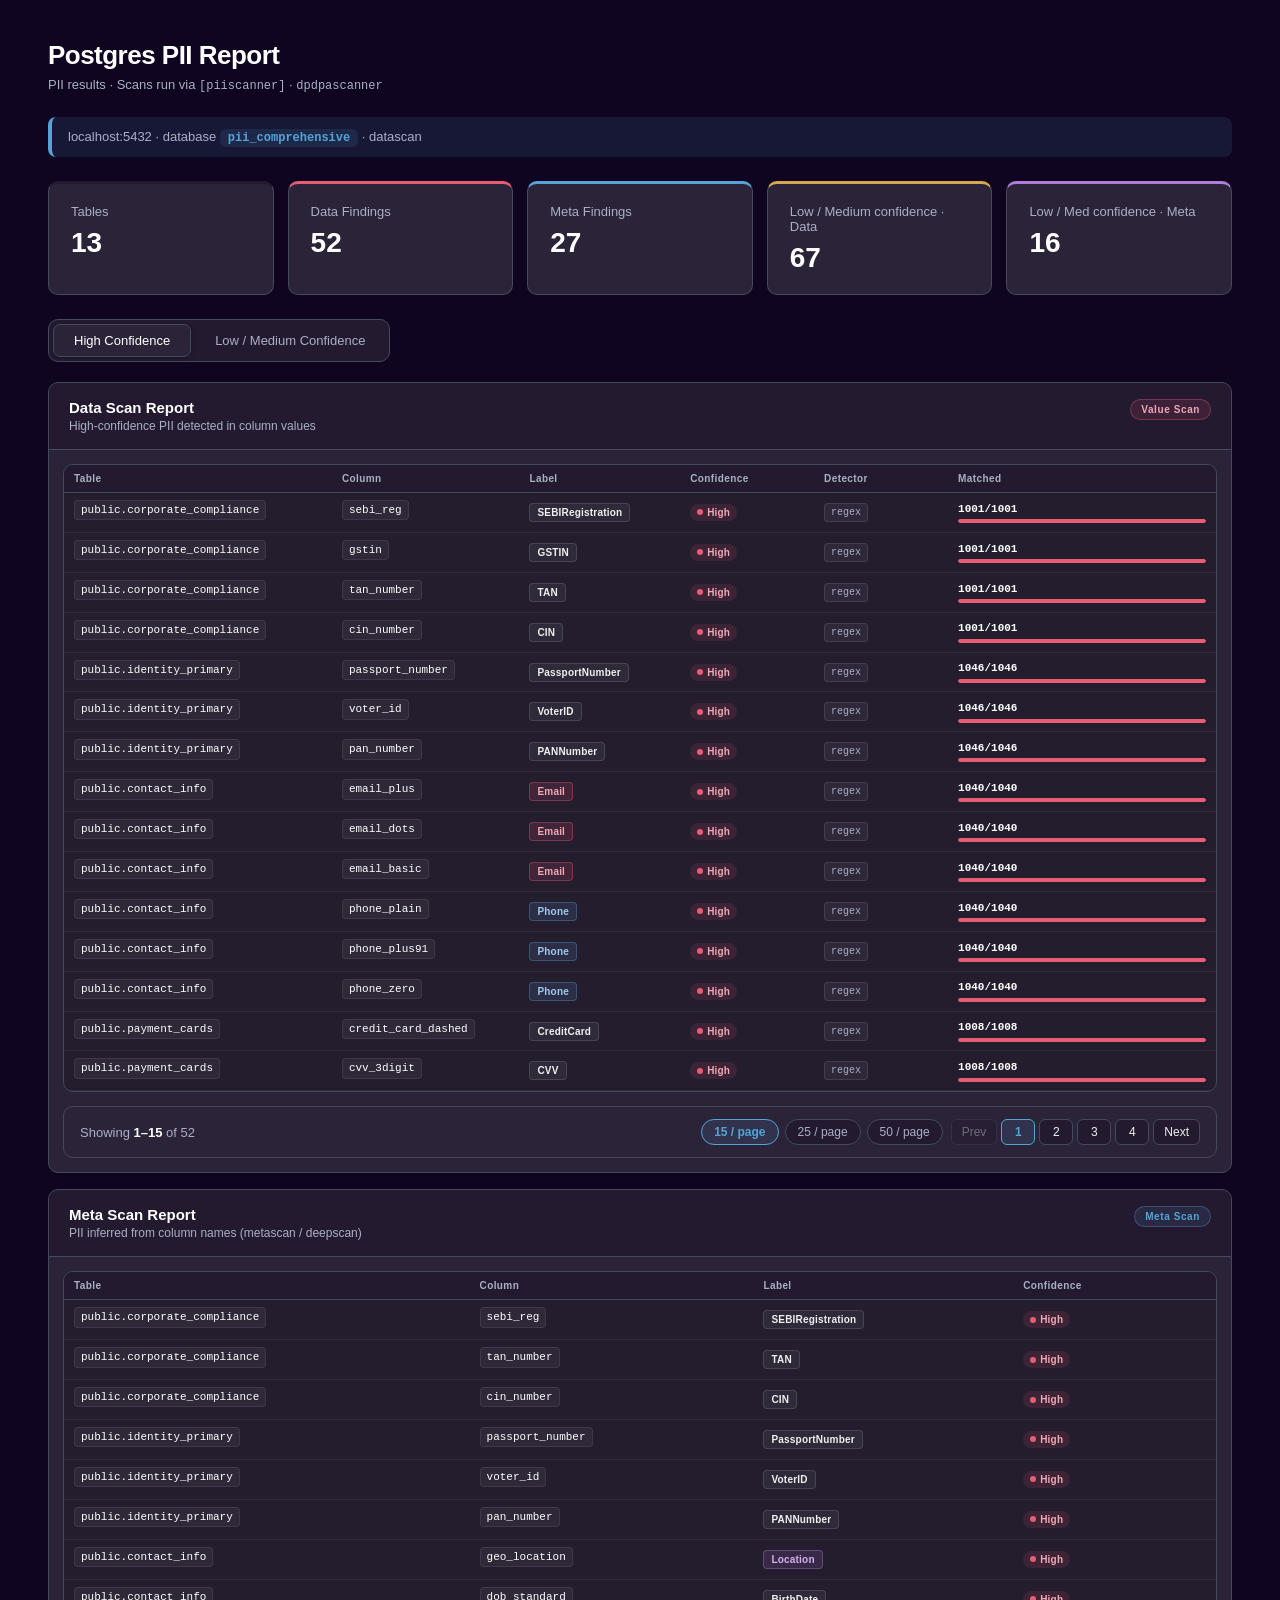
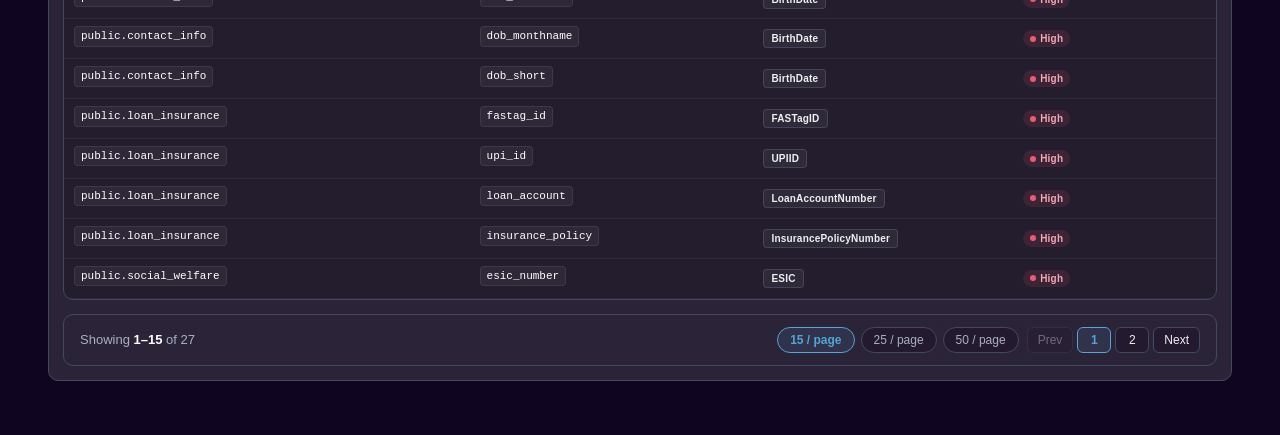
==== commit 930a4ef6: "Improved IPAddress regex" ====
--- a/kshield_pii_report.html
+++ b/kshield_pii_report.html
@@ -275,7 +275,7 @@
   </div>
   <div class="stat-card pii-stat--low-data">
     <div class="stat-label">Low / Medium confidence · Data</div>
-    <div class="stat-value">65</div>
+    <div class="stat-value">67</div>
   </div>
   <div class="stat-card pii-stat--low-meta">
     <div class="stat-label">Low / Med confidence · Meta</div>
@@ -317,29 +317,13 @@
           
           <tr>
             <td class="pii-col-table"><code class="pii-fq-name" title="public.corporate_compliance">public.corporate_compliance</code></td>
-            <td class="pii-col-column"><code class="pii-col-name">cin_number</code></td>
-            <td class="pii-col-label"><span class="pii-label-chip pii-label-chip--default">CIN</span></td>
-            <td class="pii-col-conf"><span class="pii-conf-badge pii-conf-badge--high">High</span></td>
-            <td class="pii-col-detector"><span class="pii-detector-tag">regex</span></td>
-            <td class="pii-col-matched">
-              <div class="pii-match-cell">
-                <span class="pii-match-ratio">1019/1019</span>
-                <span class="pii-match-bar">
-                  <span class="pii-match-bar-fill pii-match-bar-fill--high" style="width:100%"></span>
-                </span>
-              </div>
-            </td>
-          </tr>
-          
-          <tr>
-            <td class="pii-col-table"><code class="pii-fq-name" title="public.corporate_compliance">public.corporate_compliance</code></td>
             <td class="pii-col-column"><code class="pii-col-name">sebi_reg</code></td>
             <td class="pii-col-label"><span class="pii-label-chip pii-label-chip--default">SEBIRegistration</span></td>
             <td class="pii-col-conf"><span class="pii-conf-badge pii-conf-badge--high">High</span></td>
             <td class="pii-col-detector"><span class="pii-detector-tag">regex</span></td>
             <td class="pii-col-matched">
               <div class="pii-match-cell">
-                <span class="pii-match-ratio">1019/1019</span>
+                <span class="pii-match-ratio">1001/1001</span>
                 <span class="pii-match-bar">
                   <span class="pii-match-bar-fill pii-match-bar-fill--high" style="width:100%"></span>
                 </span>
@@ -355,7 +339,7 @@
             <td class="pii-col-detector"><span class="pii-detector-tag">regex</span></td>
             <td class="pii-col-matched">
               <div class="pii-match-cell">
-                <span class="pii-match-ratio">1019/1019</span>
+                <span class="pii-match-ratio">1001/1001</span>
                 <span class="pii-match-bar">
                   <span class="pii-match-bar-fill pii-match-bar-fill--high" style="width:100%"></span>
                 </span>
@@ -371,7 +355,311 @@
             <td class="pii-col-detector"><span class="pii-detector-tag">regex</span></td>
             <td class="pii-col-matched">
               <div class="pii-match-cell">
-                <span class="pii-match-ratio">1019/1019</span>
+                <span class="pii-match-ratio">1001/1001</span>
+                <span class="pii-match-bar">
+                  <span class="pii-match-bar-fill pii-match-bar-fill--high" style="width:100%"></span>
+                </span>
+              </div>
+            </td>
+          </tr>
+          
+          <tr>
+            <td class="pii-col-table"><code class="pii-fq-name" title="public.corporate_compliance">public.corporate_compliance</code></td>
+            <td class="pii-col-column"><code class="pii-col-name">cin_number</code></td>
+            <td class="pii-col-label"><span class="pii-label-chip pii-label-chip--default">CIN</span></td>
+            <td class="pii-col-conf"><span class="pii-conf-badge pii-conf-badge--high">High</span></td>
+            <td class="pii-col-detector"><span class="pii-detector-tag">regex</span></td>
+            <td class="pii-col-matched">
+              <div class="pii-match-cell">
+                <span class="pii-match-ratio">1001/1001</span>
+                <span class="pii-match-bar">
+                  <span class="pii-match-bar-fill pii-match-bar-fill--high" style="width:100%"></span>
+                </span>
+              </div>
+            </td>
+          </tr>
+          
+          <tr>
+            <td class="pii-col-table"><code class="pii-fq-name" title="public.identity_primary">public.identity_primary</code></td>
+            <td class="pii-col-column"><code class="pii-col-name">passport_number</code></td>
+            <td class="pii-col-label"><span class="pii-label-chip pii-label-chip--default">PassportNumber</span></td>
+            <td class="pii-col-conf"><span class="pii-conf-badge pii-conf-badge--high">High</span></td>
+            <td class="pii-col-detector"><span class="pii-detector-tag">regex</span></td>
+            <td class="pii-col-matched">
+              <div class="pii-match-cell">
+                <span class="pii-match-ratio">1046/1046</span>
+                <span class="pii-match-bar">
+                  <span class="pii-match-bar-fill pii-match-bar-fill--high" style="width:100%"></span>
+                </span>
+              </div>
+            </td>
+          </tr>
+          
+          <tr>
+            <td class="pii-col-table"><code class="pii-fq-name" title="public.identity_primary">public.identity_primary</code></td>
+            <td class="pii-col-column"><code class="pii-col-name">voter_id</code></td>
+            <td class="pii-col-label"><span class="pii-label-chip pii-label-chip--default">VoterID</span></td>
+            <td class="pii-col-conf"><span class="pii-conf-badge pii-conf-badge--high">High</span></td>
+            <td class="pii-col-detector"><span class="pii-detector-tag">regex</span></td>
+            <td class="pii-col-matched">
+              <div class="pii-match-cell">
+                <span class="pii-match-ratio">1046/1046</span>
+                <span class="pii-match-bar">
+                  <span class="pii-match-bar-fill pii-match-bar-fill--high" style="width:100%"></span>
+                </span>
+              </div>
+            </td>
+          </tr>
+          
+          <tr>
+            <td class="pii-col-table"><code class="pii-fq-name" title="public.identity_primary">public.identity_primary</code></td>
+            <td class="pii-col-column"><code class="pii-col-name">pan_number</code></td>
+            <td class="pii-col-label"><span class="pii-label-chip pii-label-chip--default">PANNumber</span></td>
+            <td class="pii-col-conf"><span class="pii-conf-badge pii-conf-badge--high">High</span></td>
+            <td class="pii-col-detector"><span class="pii-detector-tag">regex</span></td>
+            <td class="pii-col-matched">
+              <div class="pii-match-cell">
+                <span class="pii-match-ratio">1046/1046</span>
+                <span class="pii-match-bar">
+                  <span class="pii-match-bar-fill pii-match-bar-fill--high" style="width:100%"></span>
+                </span>
+              </div>
+            </td>
+          </tr>
+          
+          <tr>
+            <td class="pii-col-table"><code class="pii-fq-name" title="public.contact_info">public.contact_info</code></td>
+            <td class="pii-col-column"><code class="pii-col-name">email_plus</code></td>
+            <td class="pii-col-label"><span class="pii-label-chip pii-label-chip--email">Email</span></td>
+            <td class="pii-col-conf"><span class="pii-conf-badge pii-conf-badge--high">High</span></td>
+            <td class="pii-col-detector"><span class="pii-detector-tag">regex</span></td>
+            <td class="pii-col-matched">
+              <div class="pii-match-cell">
+                <span class="pii-match-ratio">1040/1040</span>
+                <span class="pii-match-bar">
+                  <span class="pii-match-bar-fill pii-match-bar-fill--high" style="width:100%"></span>
+                </span>
+              </div>
+            </td>
+          </tr>
+          
+          <tr>
+            <td class="pii-col-table"><code class="pii-fq-name" title="public.contact_info">public.contact_info</code></td>
+            <td class="pii-col-column"><code class="pii-col-name">email_dots</code></td>
+            <td class="pii-col-label"><span class="pii-label-chip pii-label-chip--email">Email</span></td>
+            <td class="pii-col-conf"><span class="pii-conf-badge pii-conf-badge--high">High</span></td>
+            <td class="pii-col-detector"><span class="pii-detector-tag">regex</span></td>
+            <td class="pii-col-matched">
+              <div class="pii-match-cell">
+                <span class="pii-match-ratio">1040/1040</span>
+                <span class="pii-match-bar">
+                  <span class="pii-match-bar-fill pii-match-bar-fill--high" style="width:100%"></span>
+                </span>
+              </div>
+            </td>
+          </tr>
+          
+          <tr>
+            <td class="pii-col-table"><code class="pii-fq-name" title="public.contact_info">public.contact_info</code></td>
+            <td class="pii-col-column"><code class="pii-col-name">email_basic</code></td>
+            <td class="pii-col-label"><span class="pii-label-chip pii-label-chip--email">Email</span></td>
+            <td class="pii-col-conf"><span class="pii-conf-badge pii-conf-badge--high">High</span></td>
+            <td class="pii-col-detector"><span class="pii-detector-tag">regex</span></td>
+            <td class="pii-col-matched">
+              <div class="pii-match-cell">
+                <span class="pii-match-ratio">1040/1040</span>
+                <span class="pii-match-bar">
+                  <span class="pii-match-bar-fill pii-match-bar-fill--high" style="width:100%"></span>
+                </span>
+              </div>
+            </td>
+          </tr>
+          
+          <tr>
+            <td class="pii-col-table"><code class="pii-fq-name" title="public.contact_info">public.contact_info</code></td>
+            <td class="pii-col-column"><code class="pii-col-name">phone_plain</code></td>
+            <td class="pii-col-label"><span class="pii-label-chip pii-label-chip--phone">Phone</span></td>
+            <td class="pii-col-conf"><span class="pii-conf-badge pii-conf-badge--high">High</span></td>
+            <td class="pii-col-detector"><span class="pii-detector-tag">regex</span></td>
+            <td class="pii-col-matched">
+              <div class="pii-match-cell">
+                <span class="pii-match-ratio">1040/1040</span>
+                <span class="pii-match-bar">
+                  <span class="pii-match-bar-fill pii-match-bar-fill--high" style="width:100%"></span>
+                </span>
+              </div>
+            </td>
+          </tr>
+          
+          <tr>
+            <td class="pii-col-table"><code class="pii-fq-name" title="public.contact_info">public.contact_info</code></td>
+            <td class="pii-col-column"><code class="pii-col-name">phone_plus91</code></td>
+            <td class="pii-col-label"><span class="pii-label-chip pii-label-chip--phone">Phone</span></td>
+            <td class="pii-col-conf"><span class="pii-conf-badge pii-conf-badge--high">High</span></td>
+            <td class="pii-col-detector"><span class="pii-detector-tag">regex</span></td>
+            <td class="pii-col-matched">
+              <div class="pii-match-cell">
+                <span class="pii-match-ratio">1040/1040</span>
+                <span class="pii-match-bar">
+                  <span class="pii-match-bar-fill pii-match-bar-fill--high" style="width:100%"></span>
+                </span>
+              </div>
+            </td>
+          </tr>
+          
+          <tr>
+            <td class="pii-col-table"><code class="pii-fq-name" title="public.contact_info">public.contact_info</code></td>
+            <td class="pii-col-column"><code class="pii-col-name">phone_zero</code></td>
+            <td class="pii-col-label"><span class="pii-label-chip pii-label-chip--phone">Phone</span></td>
+            <td class="pii-col-conf"><span class="pii-conf-badge pii-conf-badge--high">High</span></td>
+            <td class="pii-col-detector"><span class="pii-detector-tag">regex</span></td>
+            <td class="pii-col-matched">
+              <div class="pii-match-cell">
+                <span class="pii-match-ratio">1040/1040</span>
+                <span class="pii-match-bar">
+                  <span class="pii-match-bar-fill pii-match-bar-fill--high" style="width:100%"></span>
+                </span>
+              </div>
+            </td>
+          </tr>
+          
+          <tr>
+            <td class="pii-col-table"><code class="pii-fq-name" title="public.payment_cards">public.payment_cards</code></td>
+            <td class="pii-col-column"><code class="pii-col-name">credit_card_dashed</code></td>
+            <td class="pii-col-label"><span class="pii-label-chip pii-label-chip--default">CreditCard</span></td>
+            <td class="pii-col-conf"><span class="pii-conf-badge pii-conf-badge--high">High</span></td>
+            <td class="pii-col-detector"><span class="pii-detector-tag">regex</span></td>
+            <td class="pii-col-matched">
+              <div class="pii-match-cell">
+                <span class="pii-match-ratio">1008/1008</span>
+                <span class="pii-match-bar">
+                  <span class="pii-match-bar-fill pii-match-bar-fill--high" style="width:100%"></span>
+                </span>
+              </div>
+            </td>
+          </tr>
+          
+          <tr>
+            <td class="pii-col-table"><code class="pii-fq-name" title="public.payment_cards">public.payment_cards</code></td>
+            <td class="pii-col-column"><code class="pii-col-name">cvv_3digit</code></td>
+            <td class="pii-col-label"><span class="pii-label-chip pii-label-chip--default">CVV</span></td>
+            <td class="pii-col-conf"><span class="pii-conf-badge pii-conf-badge--high">High</span></td>
+            <td class="pii-col-detector"><span class="pii-detector-tag">regex</span></td>
+            <td class="pii-col-matched">
+              <div class="pii-match-cell">
+                <span class="pii-match-ratio">1008/1008</span>
+                <span class="pii-match-bar">
+                  <span class="pii-match-bar-fill pii-match-bar-fill--high" style="width:100%"></span>
+                </span>
+              </div>
+            </td>
+          </tr>
+          
+          <tr>
+            <td class="pii-col-table"><code class="pii-fq-name" title="public.payment_cards">public.payment_cards</code></td>
+            <td class="pii-col-column"><code class="pii-col-name">cvv_4digit</code></td>
+            <td class="pii-col-label"><span class="pii-label-chip pii-label-chip--default">CVV</span></td>
+            <td class="pii-col-conf"><span class="pii-conf-badge pii-conf-badge--high">High</span></td>
+            <td class="pii-col-detector"><span class="pii-detector-tag">regex</span></td>
+            <td class="pii-col-matched">
+              <div class="pii-match-cell">
+                <span class="pii-match-ratio">1008/1008</span>
+                <span class="pii-match-bar">
+                  <span class="pii-match-bar-fill pii-match-bar-fill--high" style="width:100%"></span>
+                </span>
+              </div>
+            </td>
+          </tr>
+          
+          <tr>
+            <td class="pii-col-table"><code class="pii-fq-name" title="public.payment_cards">public.payment_cards</code></td>
+            <td class="pii-col-column"><code class="pii-col-name">credit_card_raw</code></td>
+            <td class="pii-col-label"><span class="pii-label-chip pii-label-chip--default">CreditCard</span></td>
+            <td class="pii-col-conf"><span class="pii-conf-badge pii-conf-badge--high">High</span></td>
+            <td class="pii-col-detector"><span class="pii-detector-tag">regex</span></td>
+            <td class="pii-col-matched">
+              <div class="pii-match-cell">
+                <span class="pii-match-ratio">1008/1008</span>
+                <span class="pii-match-bar">
+                  <span class="pii-match-bar-fill pii-match-bar-fill--high" style="width:100%"></span>
+                </span>
+              </div>
+            </td>
+          </tr>
+          
+          <tr>
+            <td class="pii-col-table"><code class="pii-fq-name" title="public.payment_cards">public.payment_cards</code></td>
+            <td class="pii-col-column"><code class="pii-col-name">credit_card_spaced</code></td>
+            <td class="pii-col-label"><span class="pii-label-chip pii-label-chip--default">CreditCard</span></td>
+            <td class="pii-col-conf"><span class="pii-conf-badge pii-conf-badge--high">High</span></td>
+            <td class="pii-col-detector"><span class="pii-detector-tag">regex</span></td>
+            <td class="pii-col-matched">
+              <div class="pii-match-cell">
+                <span class="pii-match-ratio">1008/1008</span>
+                <span class="pii-match-bar">
+                  <span class="pii-match-bar-fill pii-match-bar-fill--high" style="width:100%"></span>
+                </span>
+              </div>
+            </td>
+          </tr>
+          
+          <tr>
+            <td class="pii-col-table"><code class="pii-fq-name" title="public.loan_insurance">public.loan_insurance</code></td>
+            <td class="pii-col-column"><code class="pii-col-name">fastag_id</code></td>
+            <td class="pii-col-label"><span class="pii-label-chip pii-label-chip--default">FASTagID</span></td>
+            <td class="pii-col-conf"><span class="pii-conf-badge pii-conf-badge--high">High</span></td>
+            <td class="pii-col-detector"><span class="pii-detector-tag">regex</span></td>
+            <td class="pii-col-matched">
+              <div class="pii-match-cell">
+                <span class="pii-match-ratio">1037/1037</span>
+                <span class="pii-match-bar">
+                  <span class="pii-match-bar-fill pii-match-bar-fill--high" style="width:100%"></span>
+                </span>
+              </div>
+            </td>
+          </tr>
+          
+          <tr>
+            <td class="pii-col-table"><code class="pii-fq-name" title="public.loan_insurance">public.loan_insurance</code></td>
+            <td class="pii-col-column"><code class="pii-col-name">upi_id</code></td>
+            <td class="pii-col-label"><span class="pii-label-chip pii-label-chip--default">UPIID</span></td>
+            <td class="pii-col-conf"><span class="pii-conf-badge pii-conf-badge--high">High</span></td>
+            <td class="pii-col-detector"><span class="pii-detector-tag">regex</span></td>
+            <td class="pii-col-matched">
+              <div class="pii-match-cell">
+                <span class="pii-match-ratio">1037/1037</span>
+                <span class="pii-match-bar">
+                  <span class="pii-match-bar-fill pii-match-bar-fill--high" style="width:100%"></span>
+                </span>
+              </div>
+            </td>
+          </tr>
+          
+          <tr>
+            <td class="pii-col-table"><code class="pii-fq-name" title="public.loan_insurance">public.loan_insurance</code></td>
+            <td class="pii-col-column"><code class="pii-col-name">loan_account</code></td>
+            <td class="pii-col-label"><span class="pii-label-chip pii-label-chip--default">LoanAccountNumber</span></td>
+            <td class="pii-col-conf"><span class="pii-conf-badge pii-conf-badge--high">High</span></td>
+            <td class="pii-col-detector"><span class="pii-detector-tag">regex</span></td>
+            <td class="pii-col-matched">
+              <div class="pii-match-cell">
+                <span class="pii-match-ratio">1037/1037</span>
+                <span class="pii-match-bar">
+                  <span class="pii-match-bar-fill pii-match-bar-fill--high" style="width:100%"></span>
+                </span>
+              </div>
+            </td>
+          </tr>
+          
+          <tr>
+            <td class="pii-col-table"><code class="pii-fq-name" title="public.loan_insurance">public.loan_insurance</code></td>
+            <td class="pii-col-column"><code class="pii-col-name">insurance_policy</code></td>
+            <td class="pii-col-label"><span class="pii-label-chip pii-label-chip--default">InsurancePolicyNumber</span></td>
+            <td class="pii-col-conf"><span class="pii-conf-badge pii-conf-badge--high">High</span></td>
+            <td class="pii-col-detector"><span class="pii-detector-tag">regex</span></td>
+            <td class="pii-col-matched">
+              <div class="pii-match-cell">
+                <span class="pii-match-ratio">1037/1037</span>
                 <span class="pii-match-bar">
                   <span class="pii-match-bar-fill pii-match-bar-fill--high" style="width:100%"></span>
                 </span>
@@ -387,7 +675,343 @@
             <td class="pii-col-detector"><span class="pii-detector-tag">regex</span></td>
             <td class="pii-col-matched">
               <div class="pii-match-cell">
-                <span class="pii-match-ratio">1002/1002</span>
+                <span class="pii-match-ratio">957/957</span>
+                <span class="pii-match-bar">
+                  <span class="pii-match-bar-fill pii-match-bar-fill--high" style="width:100%"></span>
+                </span>
+              </div>
+            </td>
+          </tr>
+          
+          <tr>
+            <td class="pii-col-table"><code class="pii-fq-name" title="public.obfuscated_pii">public.obfuscated_pii</code></td>
+            <td class="pii-col-column"><code class="pii-col-name">field_02</code></td>
+            <td class="pii-col-label"><span class="pii-label-chip pii-label-chip--default">PANNumber</span></td>
+            <td class="pii-col-conf"><span class="pii-conf-badge pii-conf-badge--high">High</span></td>
+            <td class="pii-col-detector"><span class="pii-detector-tag">regex</span></td>
+            <td class="pii-col-matched">
+              <div class="pii-match-cell">
+                <span class="pii-match-ratio">987/987</span>
+                <span class="pii-match-bar">
+                  <span class="pii-match-bar-fill pii-match-bar-fill--high" style="width:100%"></span>
+                </span>
+              </div>
+            </td>
+          </tr>
+          
+          <tr>
+            <td class="pii-col-table"><code class="pii-fq-name" title="public.obfuscated_pii">public.obfuscated_pii</code></td>
+            <td class="pii-col-column"><code class="pii-col-name">field_05</code></td>
+            <td class="pii-col-label"><span class="pii-label-chip pii-label-chip--phone">Phone</span></td>
+            <td class="pii-col-conf"><span class="pii-conf-badge pii-conf-badge--high">High</span></td>
+            <td class="pii-col-detector"><span class="pii-detector-tag">regex</span></td>
+            <td class="pii-col-matched">
+              <div class="pii-match-cell">
+                <span class="pii-match-ratio">987/987</span>
+                <span class="pii-match-bar">
+                  <span class="pii-match-bar-fill pii-match-bar-fill--high" style="width:100%"></span>
+                </span>
+              </div>
+            </td>
+          </tr>
+          
+          <tr>
+            <td class="pii-col-table"><code class="pii-fq-name" title="public.obfuscated_pii">public.obfuscated_pii</code></td>
+            <td class="pii-col-column"><code class="pii-col-name">field_08</code></td>
+            <td class="pii-col-label"><span class="pii-label-chip pii-label-chip--default">CreditCard</span></td>
+            <td class="pii-col-conf"><span class="pii-conf-badge pii-conf-badge--high">High</span></td>
+            <td class="pii-col-detector"><span class="pii-detector-tag">regex</span></td>
+            <td class="pii-col-matched">
+              <div class="pii-match-cell">
+                <span class="pii-match-ratio">987/987</span>
+                <span class="pii-match-bar">
+                  <span class="pii-match-bar-fill pii-match-bar-fill--high" style="width:100%"></span>
+                </span>
+              </div>
+            </td>
+          </tr>
+          
+          <tr>
+            <td class="pii-col-table"><code class="pii-fq-name" title="public.obfuscated_pii">public.obfuscated_pii</code></td>
+            <td class="pii-col-column"><code class="pii-col-name">field_09</code></td>
+            <td class="pii-col-label"><span class="pii-label-chip pii-label-chip--default">IFSC</span></td>
+            <td class="pii-col-conf"><span class="pii-conf-badge pii-conf-badge--high">High</span></td>
+            <td class="pii-col-detector"><span class="pii-detector-tag">regex</span></td>
+            <td class="pii-col-matched">
+              <div class="pii-match-cell">
+                <span class="pii-match-ratio">987/987</span>
+                <span class="pii-match-bar">
+                  <span class="pii-match-bar-fill pii-match-bar-fill--high" style="width:100%"></span>
+                </span>
+              </div>
+            </td>
+          </tr>
+          
+          <tr>
+            <td class="pii-col-table"><code class="pii-fq-name" title="public.obfuscated_pii">public.obfuscated_pii</code></td>
+            <td class="pii-col-column"><code class="pii-col-name">field_06</code></td>
+            <td class="pii-col-label"><span class="pii-label-chip pii-label-chip--email">Email</span></td>
+            <td class="pii-col-conf"><span class="pii-conf-badge pii-conf-badge--high">High</span></td>
+            <td class="pii-col-detector"><span class="pii-detector-tag">regex</span></td>
+            <td class="pii-col-matched">
+              <div class="pii-match-cell">
+                <span class="pii-match-ratio">987/987</span>
+                <span class="pii-match-bar">
+                  <span class="pii-match-bar-fill pii-match-bar-fill--high" style="width:100%"></span>
+                </span>
+              </div>
+            </td>
+          </tr>
+          
+          <tr>
+            <td class="pii-col-table"><code class="pii-fq-name" title="public.obfuscated_pii">public.obfuscated_pii</code></td>
+            <td class="pii-col-column"><code class="pii-col-name">field_11</code></td>
+            <td class="pii-col-label"><span class="pii-label-chip pii-label-chip--default">UPIID</span></td>
+            <td class="pii-col-conf"><span class="pii-conf-badge pii-conf-badge--high">High</span></td>
+            <td class="pii-col-detector"><span class="pii-detector-tag">regex</span></td>
+            <td class="pii-col-matched">
+              <div class="pii-match-cell">
+                <span class="pii-match-ratio">987/987</span>
+                <span class="pii-match-bar">
+                  <span class="pii-match-bar-fill pii-match-bar-fill--high" style="width:100%"></span>
+                </span>
+              </div>
+            </td>
+          </tr>
+          
+          <tr>
+            <td class="pii-col-table"><code class="pii-fq-name" title="public.obfuscated_pii">public.obfuscated_pii</code></td>
+            <td class="pii-col-column"><code class="pii-col-name">field_12</code></td>
+            <td class="pii-col-label"><span class="pii-label-chip pii-label-chip--default">DrivingLicenceNumber</span></td>
+            <td class="pii-col-conf"><span class="pii-conf-badge pii-conf-badge--high">High</span></td>
+            <td class="pii-col-detector"><span class="pii-detector-tag">regex</span></td>
+            <td class="pii-col-matched">
+              <div class="pii-match-cell">
+                <span class="pii-match-ratio">987/987</span>
+                <span class="pii-match-bar">
+                  <span class="pii-match-bar-fill pii-match-bar-fill--high" style="width:100%"></span>
+                </span>
+              </div>
+            </td>
+          </tr>
+          
+          <tr>
+            <td class="pii-col-table"><code class="pii-fq-name" title="public.obfuscated_pii">public.obfuscated_pii</code></td>
+            <td class="pii-col-column"><code class="pii-col-name">field_03</code></td>
+            <td class="pii-col-label"><span class="pii-label-chip pii-label-chip--default">PassportNumber</span></td>
+            <td class="pii-col-conf"><span class="pii-conf-badge pii-conf-badge--high">High</span></td>
+            <td class="pii-col-detector"><span class="pii-detector-tag">regex</span></td>
+            <td class="pii-col-matched">
+              <div class="pii-match-cell">
+                <span class="pii-match-ratio">987/987</span>
+                <span class="pii-match-bar">
+                  <span class="pii-match-bar-fill pii-match-bar-fill--high" style="width:100%"></span>
+                </span>
+              </div>
+            </td>
+          </tr>
+          
+          <tr>
+            <td class="pii-col-table"><code class="pii-fq-name" title="public.obfuscated_pii">public.obfuscated_pii</code></td>
+            <td class="pii-col-column"><code class="pii-col-name">field_04</code></td>
+            <td class="pii-col-label"><span class="pii-label-chip pii-label-chip--default">VoterID</span></td>
+            <td class="pii-col-conf"><span class="pii-conf-badge pii-conf-badge--high">High</span></td>
+            <td class="pii-col-detector"><span class="pii-detector-tag">regex</span></td>
+            <td class="pii-col-matched">
+              <div class="pii-match-cell">
+                <span class="pii-match-ratio">987/987</span>
+                <span class="pii-match-bar">
+                  <span class="pii-match-bar-fill pii-match-bar-fill--high" style="width:100%"></span>
+                </span>
+              </div>
+            </td>
+          </tr>
+          
+          <tr>
+            <td class="pii-col-table"><code class="pii-fq-name" title="public.obfuscated_pii">public.obfuscated_pii</code></td>
+            <td class="pii-col-column"><code class="pii-col-name">field_07</code></td>
+            <td class="pii-col-label"><span class="pii-label-chip pii-label-chip--default">GSTIN</span></td>
+            <td class="pii-col-conf"><span class="pii-conf-badge pii-conf-badge--high">High</span></td>
+            <td class="pii-col-detector"><span class="pii-detector-tag">regex</span></td>
+            <td class="pii-col-matched">
+              <div class="pii-match-cell">
+                <span class="pii-match-ratio">987/987</span>
+                <span class="pii-match-bar">
+                  <span class="pii-match-bar-fill pii-match-bar-fill--high" style="width:100%"></span>
+                </span>
+              </div>
+            </td>
+          </tr>
+          
+          <tr>
+            <td class="pii-col-table"><code class="pii-fq-name" title="public.identity_secondary">public.identity_secondary</code></td>
+            <td class="pii-col-column"><code class="pii-col-name">abha_number</code></td>
+            <td class="pii-col-label"><span class="pii-label-chip pii-label-chip--default">ABHANumber</span></td>
+            <td class="pii-col-conf"><span class="pii-conf-badge pii-conf-badge--high">High</span></td>
+            <td class="pii-col-detector"><span class="pii-detector-tag">regex</span></td>
+            <td class="pii-col-matched">
+              <div class="pii-match-cell">
+                <span class="pii-match-ratio">1001/1001</span>
+                <span class="pii-match-bar">
+                  <span class="pii-match-bar-fill pii-match-bar-fill--high" style="width:100%"></span>
+                </span>
+              </div>
+            </td>
+          </tr>
+          
+          <tr>
+            <td class="pii-col-table"><code class="pii-fq-name" title="public.identity_secondary">public.identity_secondary</code></td>
+            <td class="pii-col-column"><code class="pii-col-name">driving_licence</code></td>
+            <td class="pii-col-label"><span class="pii-label-chip pii-label-chip--default">DrivingLicenceNumber</span></td>
+            <td class="pii-col-conf"><span class="pii-conf-badge pii-conf-badge--high">High</span></td>
+            <td class="pii-col-detector"><span class="pii-detector-tag">regex</span></td>
+            <td class="pii-col-matched">
+              <div class="pii-match-cell">
+                <span class="pii-match-ratio">1001/1001</span>
+                <span class="pii-match-bar">
+                  <span class="pii-match-bar-fill pii-match-bar-fill--high" style="width:100%"></span>
+                </span>
+              </div>
+            </td>
+          </tr>
+          
+          <tr>
+            <td class="pii-col-table"><code class="pii-fq-name" title="public.identity_secondary">public.identity_secondary</code></td>
+            <td class="pii-col-column"><code class="pii-col-name">vehicle_number</code></td>
+            <td class="pii-col-label"><span class="pii-label-chip pii-label-chip--default">VehicleNumber</span></td>
+            <td class="pii-col-conf"><span class="pii-conf-badge pii-conf-badge--high">High</span></td>
+            <td class="pii-col-detector"><span class="pii-detector-tag">regex</span></td>
+            <td class="pii-col-matched">
+              <div class="pii-match-cell">
+                <span class="pii-match-ratio">1001/1001</span>
+                <span class="pii-match-bar">
+                  <span class="pii-match-bar-fill pii-match-bar-fill--high" style="width:100%"></span>
+                </span>
+              </div>
+            </td>
+          </tr>
+          
+          <tr>
+            <td class="pii-col-table"><code class="pii-fq-name" title="public.identity_secondary">public.identity_secondary</code></td>
+            <td class="pii-col-column"><code class="pii-col-name">ration_card</code></td>
+            <td class="pii-col-label"><span class="pii-label-chip pii-label-chip--default">RationCard</span></td>
+            <td class="pii-col-conf"><span class="pii-conf-badge pii-conf-badge--high">High</span></td>
+            <td class="pii-col-detector"><span class="pii-detector-tag">regex</span></td>
+            <td class="pii-col-matched">
+              <div class="pii-match-cell">
+                <span class="pii-match-ratio">1001/1001</span>
+                <span class="pii-match-bar">
+                  <span class="pii-match-bar-fill pii-match-bar-fill--high" style="width:100%"></span>
+                </span>
+              </div>
+            </td>
+          </tr>
+          
+          <tr>
+            <td class="pii-col-table"><code class="pii-fq-name" title="public.banking_info">public.banking_info</code></td>
+            <td class="pii-col-column"><code class="pii-col-name">micr_code</code></td>
+            <td class="pii-col-label"><span class="pii-label-chip pii-label-chip--default">MICRCode</span></td>
+            <td class="pii-col-conf"><span class="pii-conf-badge pii-conf-badge--high">High</span></td>
+            <td class="pii-col-detector"><span class="pii-detector-tag">regex</span></td>
+            <td class="pii-col-matched">
+              <div class="pii-match-cell">
+                <span class="pii-match-ratio">1043/1043</span>
+                <span class="pii-match-bar">
+                  <span class="pii-match-bar-fill pii-match-bar-fill--high" style="width:100%"></span>
+                </span>
+              </div>
+            </td>
+          </tr>
+          
+          <tr>
+            <td class="pii-col-table"><code class="pii-fq-name" title="public.banking_info">public.banking_info</code></td>
+            <td class="pii-col-column"><code class="pii-col-name">cheque_number</code></td>
+            <td class="pii-col-label"><span class="pii-label-chip pii-label-chip--default">ChequeNumber</span></td>
+            <td class="pii-col-conf"><span class="pii-conf-badge pii-conf-badge--high">High</span></td>
+            <td class="pii-col-detector"><span class="pii-detector-tag">regex</span></td>
+            <td class="pii-col-matched">
+              <div class="pii-match-cell">
+                <span class="pii-match-ratio">1043/1043</span>
+                <span class="pii-match-bar">
+                  <span class="pii-match-bar-fill pii-match-bar-fill--high" style="width:100%"></span>
+                </span>
+              </div>
+            </td>
+          </tr>
+          
+          <tr>
+            <td class="pii-col-table"><code class="pii-fq-name" title="public.banking_info">public.banking_info</code></td>
+            <td class="pii-col-column"><code class="pii-col-name">cif_number</code></td>
+            <td class="pii-col-label"><span class="pii-label-chip pii-label-chip--default">CIFNumber</span></td>
+            <td class="pii-col-conf"><span class="pii-conf-badge pii-conf-badge--high">High</span></td>
+            <td class="pii-col-detector"><span class="pii-detector-tag">regex</span></td>
+            <td class="pii-col-matched">
+              <div class="pii-match-cell">
+                <span class="pii-match-ratio">1043/1043</span>
+                <span class="pii-match-bar">
+                  <span class="pii-match-bar-fill pii-match-bar-fill--high" style="width:100%"></span>
+                </span>
+              </div>
+            </td>
+          </tr>
+          
+          <tr>
+            <td class="pii-col-table"><code class="pii-fq-name" title="public.banking_info">public.banking_info</code></td>
+            <td class="pii-col-column"><code class="pii-col-name">demat_account</code></td>
+            <td class="pii-col-label"><span class="pii-label-chip pii-label-chip--default">DematAccountNumber</span></td>
+            <td class="pii-col-conf"><span class="pii-conf-badge pii-conf-badge--high">High</span></td>
+            <td class="pii-col-detector"><span class="pii-detector-tag">regex</span></td>
+            <td class="pii-col-matched">
+              <div class="pii-match-cell">
+                <span class="pii-match-ratio">1043/1043</span>
+                <span class="pii-match-bar">
+                  <span class="pii-match-bar-fill pii-match-bar-fill--high" style="width:100%"></span>
+                </span>
+              </div>
+            </td>
+          </tr>
+          
+          <tr>
+            <td class="pii-col-table"><code class="pii-fq-name" title="public.banking_info">public.banking_info</code></td>
+            <td class="pii-col-column"><code class="pii-col-name">bank_account</code></td>
+            <td class="pii-col-label"><span class="pii-label-chip pii-label-chip--default">BankAccountNumber</span></td>
+            <td class="pii-col-conf"><span class="pii-conf-badge pii-conf-badge--high">High</span></td>
+            <td class="pii-col-detector"><span class="pii-detector-tag">regex</span></td>
+            <td class="pii-col-matched">
+              <div class="pii-match-cell">
+                <span class="pii-match-ratio">1043/1043</span>
+                <span class="pii-match-bar">
+                  <span class="pii-match-bar-fill pii-match-bar-fill--high" style="width:100%"></span>
+                </span>
+              </div>
+            </td>
+          </tr>
+          
+          <tr>
+            <td class="pii-col-table"><code class="pii-fq-name" title="public.banking_info">public.banking_info</code></td>
+            <td class="pii-col-column"><code class="pii-col-name">ifsc_code</code></td>
+            <td class="pii-col-label"><span class="pii-label-chip pii-label-chip--default">IFSC</span></td>
+            <td class="pii-col-conf"><span class="pii-conf-badge pii-conf-badge--high">High</span></td>
+            <td class="pii-col-detector"><span class="pii-detector-tag">regex</span></td>
+            <td class="pii-col-matched">
+              <div class="pii-match-cell">
+                <span class="pii-match-ratio">1043/1043</span>
+                <span class="pii-match-bar">
+                  <span class="pii-match-bar-fill pii-match-bar-fill--high" style="width:100%"></span>
+                </span>
+              </div>
+            </td>
+          </tr>
+          
+          <tr>
+            <td class="pii-col-table"><code class="pii-fq-name" title="public.network_info">public.network_info</code></td>
+            <td class="pii-col-column"><code class="pii-col-name">ip_with_port</code></td>
+            <td class="pii-col-label"><span class="pii-label-chip pii-label-chip--address">IPAddress</span></td>
+            <td class="pii-col-conf"><span class="pii-conf-badge pii-conf-badge--high">High</span></td>
+            <td class="pii-col-detector"><span class="pii-detector-tag">regex</span></td>
+            <td class="pii-col-matched">
+              <div class="pii-match-cell">
+                <span class="pii-match-ratio">1013/1013</span>
                 <span class="pii-match-bar">
                   <span class="pii-match-bar-fill pii-match-bar-fill--high" style="width:100%"></span>
                 </span>
@@ -403,7 +1027,7 @@
             <td class="pii-col-detector"><span class="pii-detector-tag">regex</span></td>
             <td class="pii-col-matched">
               <div class="pii-match-cell">
-                <span class="pii-match-ratio">961/961</span>
+                <span class="pii-match-ratio">1013/1013</span>
                 <span class="pii-match-bar">
                   <span class="pii-match-bar-fill pii-match-bar-fill--high" style="width:100%"></span>
                 </span>
@@ -419,535 +1043,23 @@
             <td class="pii-col-detector"><span class="pii-detector-tag">regex</span></td>
             <td class="pii-col-matched">
               <div class="pii-match-cell">
-                <span class="pii-match-ratio">961/961</span>
-                <span class="pii-match-bar">
-                  <span class="pii-match-bar-fill pii-match-bar-fill--high" style="width:100%"></span>
-                </span>
-              </div>
-            </td>
-          </tr>
-          
-          <tr>
-            <td class="pii-col-table"><code class="pii-fq-name" title="public.network_info">public.network_info</code></td>
-            <td class="pii-col-column"><code class="pii-col-name">ip_with_port</code></td>
-            <td class="pii-col-label"><span class="pii-label-chip pii-label-chip--address">IPAddress</span></td>
-            <td class="pii-col-conf"><span class="pii-conf-badge pii-conf-badge--high">High</span></td>
-            <td class="pii-col-detector"><span class="pii-detector-tag">regex</span></td>
-            <td class="pii-col-matched">
-              <div class="pii-match-cell">
-                <span class="pii-match-ratio">961/961</span>
-                <span class="pii-match-bar">
-                  <span class="pii-match-bar-fill pii-match-bar-fill--high" style="width:100%"></span>
-                </span>
-              </div>
-            </td>
-          </tr>
-          
-          <tr>
-            <td class="pii-col-table"><code class="pii-fq-name" title="public.obfuscated_pii">public.obfuscated_pii</code></td>
-            <td class="pii-col-column"><code class="pii-col-name">field_03</code></td>
-            <td class="pii-col-label"><span class="pii-label-chip pii-label-chip--default">PassportNumber</span></td>
-            <td class="pii-col-conf"><span class="pii-conf-badge pii-conf-badge--high">High</span></td>
-            <td class="pii-col-detector"><span class="pii-detector-tag">regex</span></td>
-            <td class="pii-col-matched">
-              <div class="pii-match-cell">
-                <span class="pii-match-ratio">1001/1001</span>
-                <span class="pii-match-bar">
-                  <span class="pii-match-bar-fill pii-match-bar-fill--high" style="width:100%"></span>
-                </span>
-              </div>
-            </td>
-          </tr>
-          
-          <tr>
-            <td class="pii-col-table"><code class="pii-fq-name" title="public.obfuscated_pii">public.obfuscated_pii</code></td>
-            <td class="pii-col-column"><code class="pii-col-name">field_08</code></td>
-            <td class="pii-col-label"><span class="pii-label-chip pii-label-chip--default">CreditCard</span></td>
-            <td class="pii-col-conf"><span class="pii-conf-badge pii-conf-badge--high">High</span></td>
-            <td class="pii-col-detector"><span class="pii-detector-tag">regex</span></td>
-            <td class="pii-col-matched">
-              <div class="pii-match-cell">
-                <span class="pii-match-ratio">1001/1001</span>
-                <span class="pii-match-bar">
-                  <span class="pii-match-bar-fill pii-match-bar-fill--high" style="width:100%"></span>
-                </span>
-              </div>
-            </td>
-          </tr>
-          
-          <tr>
-            <td class="pii-col-table"><code class="pii-fq-name" title="public.obfuscated_pii">public.obfuscated_pii</code></td>
-            <td class="pii-col-column"><code class="pii-col-name">field_12</code></td>
-            <td class="pii-col-label"><span class="pii-label-chip pii-label-chip--default">DrivingLicenceNumber</span></td>
-            <td class="pii-col-conf"><span class="pii-conf-badge pii-conf-badge--high">High</span></td>
-            <td class="pii-col-detector"><span class="pii-detector-tag">regex</span></td>
-            <td class="pii-col-matched">
-              <div class="pii-match-cell">
-                <span class="pii-match-ratio">1001/1001</span>
-                <span class="pii-match-bar">
-                  <span class="pii-match-bar-fill pii-match-bar-fill--high" style="width:100%"></span>
-                </span>
-              </div>
-            </td>
-          </tr>
-          
-          <tr>
-            <td class="pii-col-table"><code class="pii-fq-name" title="public.obfuscated_pii">public.obfuscated_pii</code></td>
-            <td class="pii-col-column"><code class="pii-col-name">field_02</code></td>
-            <td class="pii-col-label"><span class="pii-label-chip pii-label-chip--default">PANNumber</span></td>
-            <td class="pii-col-conf"><span class="pii-conf-badge pii-conf-badge--high">High</span></td>
-            <td class="pii-col-detector"><span class="pii-detector-tag">regex</span></td>
-            <td class="pii-col-matched">
-              <div class="pii-match-cell">
-                <span class="pii-match-ratio">1001/1001</span>
-                <span class="pii-match-bar">
-                  <span class="pii-match-bar-fill pii-match-bar-fill--high" style="width:100%"></span>
-                </span>
-              </div>
-            </td>
-          </tr>
-          
-          <tr>
-            <td class="pii-col-table"><code class="pii-fq-name" title="public.obfuscated_pii">public.obfuscated_pii</code></td>
-            <td class="pii-col-column"><code class="pii-col-name">field_05</code></td>
-            <td class="pii-col-label"><span class="pii-label-chip pii-label-chip--phone">Phone</span></td>
-            <td class="pii-col-conf"><span class="pii-conf-badge pii-conf-badge--high">High</span></td>
-            <td class="pii-col-detector"><span class="pii-detector-tag">regex</span></td>
-            <td class="pii-col-matched">
-              <div class="pii-match-cell">
-                <span class="pii-match-ratio">1001/1001</span>
-                <span class="pii-match-bar">
-                  <span class="pii-match-bar-fill pii-match-bar-fill--high" style="width:100%"></span>
-                </span>
-              </div>
-            </td>
-          </tr>
-          
-          <tr>
-            <td class="pii-col-table"><code class="pii-fq-name" title="public.obfuscated_pii">public.obfuscated_pii</code></td>
-            <td class="pii-col-column"><code class="pii-col-name">field_06</code></td>
-            <td class="pii-col-label"><span class="pii-label-chip pii-label-chip--email">Email</span></td>
-            <td class="pii-col-conf"><span class="pii-conf-badge pii-conf-badge--high">High</span></td>
-            <td class="pii-col-detector"><span class="pii-detector-tag">regex</span></td>
-            <td class="pii-col-matched">
-              <div class="pii-match-cell">
-                <span class="pii-match-ratio">1001/1001</span>
-                <span class="pii-match-bar">
-                  <span class="pii-match-bar-fill pii-match-bar-fill--high" style="width:100%"></span>
-                </span>
-              </div>
-            </td>
-          </tr>
-          
-          <tr>
-            <td class="pii-col-table"><code class="pii-fq-name" title="public.obfuscated_pii">public.obfuscated_pii</code></td>
-            <td class="pii-col-column"><code class="pii-col-name">field_07</code></td>
-            <td class="pii-col-label"><span class="pii-label-chip pii-label-chip--default">GSTIN</span></td>
-            <td class="pii-col-conf"><span class="pii-conf-badge pii-conf-badge--high">High</span></td>
-            <td class="pii-col-detector"><span class="pii-detector-tag">regex</span></td>
-            <td class="pii-col-matched">
-              <div class="pii-match-cell">
-                <span class="pii-match-ratio">1001/1001</span>
-                <span class="pii-match-bar">
-                  <span class="pii-match-bar-fill pii-match-bar-fill--high" style="width:100%"></span>
-                </span>
-              </div>
-            </td>
-          </tr>
-          
-          <tr>
-            <td class="pii-col-table"><code class="pii-fq-name" title="public.obfuscated_pii">public.obfuscated_pii</code></td>
-            <td class="pii-col-column"><code class="pii-col-name">field_09</code></td>
-            <td class="pii-col-label"><span class="pii-label-chip pii-label-chip--default">IFSC</span></td>
-            <td class="pii-col-conf"><span class="pii-conf-badge pii-conf-badge--high">High</span></td>
-            <td class="pii-col-detector"><span class="pii-detector-tag">regex</span></td>
-            <td class="pii-col-matched">
-              <div class="pii-match-cell">
-                <span class="pii-match-ratio">1001/1001</span>
-                <span class="pii-match-bar">
-                  <span class="pii-match-bar-fill pii-match-bar-fill--high" style="width:100%"></span>
-                </span>
-              </div>
-            </td>
-          </tr>
-          
-          <tr>
-            <td class="pii-col-table"><code class="pii-fq-name" title="public.obfuscated_pii">public.obfuscated_pii</code></td>
-            <td class="pii-col-column"><code class="pii-col-name">field_11</code></td>
+                <span class="pii-match-ratio">1013/1013</span>
+                <span class="pii-match-bar">
+                  <span class="pii-match-bar-fill pii-match-bar-fill--high" style="width:100%"></span>
+                </span>
+              </div>
+            </td>
+          </tr>
+          
+          <tr>
+            <td class="pii-col-table"><code class="pii-fq-name" title="public.legacy_mixed">public.legacy_mixed</code></td>
+            <td class="pii-col-column"><code class="pii-col-name">ref_g</code></td>
             <td class="pii-col-label"><span class="pii-label-chip pii-label-chip--default">UPIID</span></td>
             <td class="pii-col-conf"><span class="pii-conf-badge pii-conf-badge--high">High</span></td>
             <td class="pii-col-detector"><span class="pii-detector-tag">regex</span></td>
             <td class="pii-col-matched">
               <div class="pii-match-cell">
-                <span class="pii-match-ratio">1001/1001</span>
-                <span class="pii-match-bar">
-                  <span class="pii-match-bar-fill pii-match-bar-fill--high" style="width:100%"></span>
-                </span>
-              </div>
-            </td>
-          </tr>
-          
-          <tr>
-            <td class="pii-col-table"><code class="pii-fq-name" title="public.obfuscated_pii">public.obfuscated_pii</code></td>
-            <td class="pii-col-column"><code class="pii-col-name">field_04</code></td>
-            <td class="pii-col-label"><span class="pii-label-chip pii-label-chip--default">VoterID</span></td>
-            <td class="pii-col-conf"><span class="pii-conf-badge pii-conf-badge--high">High</span></td>
-            <td class="pii-col-detector"><span class="pii-detector-tag">regex</span></td>
-            <td class="pii-col-matched">
-              <div class="pii-match-cell">
-                <span class="pii-match-ratio">1001/1001</span>
-                <span class="pii-match-bar">
-                  <span class="pii-match-bar-fill pii-match-bar-fill--high" style="width:100%"></span>
-                </span>
-              </div>
-            </td>
-          </tr>
-          
-          <tr>
-            <td class="pii-col-table"><code class="pii-fq-name" title="public.identity_secondary">public.identity_secondary</code></td>
-            <td class="pii-col-column"><code class="pii-col-name">abha_number</code></td>
-            <td class="pii-col-label"><span class="pii-label-chip pii-label-chip--default">ABHANumber</span></td>
-            <td class="pii-col-conf"><span class="pii-conf-badge pii-conf-badge--high">High</span></td>
-            <td class="pii-col-detector"><span class="pii-detector-tag">regex</span></td>
-            <td class="pii-col-matched">
-              <div class="pii-match-cell">
-                <span class="pii-match-ratio">1010/1010</span>
-                <span class="pii-match-bar">
-                  <span class="pii-match-bar-fill pii-match-bar-fill--high" style="width:100%"></span>
-                </span>
-              </div>
-            </td>
-          </tr>
-          
-          <tr>
-            <td class="pii-col-table"><code class="pii-fq-name" title="public.identity_secondary">public.identity_secondary</code></td>
-            <td class="pii-col-column"><code class="pii-col-name">driving_licence</code></td>
-            <td class="pii-col-label"><span class="pii-label-chip pii-label-chip--default">DrivingLicenceNumber</span></td>
-            <td class="pii-col-conf"><span class="pii-conf-badge pii-conf-badge--high">High</span></td>
-            <td class="pii-col-detector"><span class="pii-detector-tag">regex</span></td>
-            <td class="pii-col-matched">
-              <div class="pii-match-cell">
-                <span class="pii-match-ratio">1010/1010</span>
-                <span class="pii-match-bar">
-                  <span class="pii-match-bar-fill pii-match-bar-fill--high" style="width:100%"></span>
-                </span>
-              </div>
-            </td>
-          </tr>
-          
-          <tr>
-            <td class="pii-col-table"><code class="pii-fq-name" title="public.identity_secondary">public.identity_secondary</code></td>
-            <td class="pii-col-column"><code class="pii-col-name">vehicle_number</code></td>
-            <td class="pii-col-label"><span class="pii-label-chip pii-label-chip--default">VehicleNumber</span></td>
-            <td class="pii-col-conf"><span class="pii-conf-badge pii-conf-badge--high">High</span></td>
-            <td class="pii-col-detector"><span class="pii-detector-tag">regex</span></td>
-            <td class="pii-col-matched">
-              <div class="pii-match-cell">
-                <span class="pii-match-ratio">1010/1010</span>
-                <span class="pii-match-bar">
-                  <span class="pii-match-bar-fill pii-match-bar-fill--high" style="width:100%"></span>
-                </span>
-              </div>
-            </td>
-          </tr>
-          
-          <tr>
-            <td class="pii-col-table"><code class="pii-fq-name" title="public.identity_secondary">public.identity_secondary</code></td>
-            <td class="pii-col-column"><code class="pii-col-name">ration_card</code></td>
-            <td class="pii-col-label"><span class="pii-label-chip pii-label-chip--default">RationCard</span></td>
-            <td class="pii-col-conf"><span class="pii-conf-badge pii-conf-badge--high">High</span></td>
-            <td class="pii-col-detector"><span class="pii-detector-tag">regex</span></td>
-            <td class="pii-col-matched">
-              <div class="pii-match-cell">
-                <span class="pii-match-ratio">1010/1010</span>
-                <span class="pii-match-bar">
-                  <span class="pii-match-bar-fill pii-match-bar-fill--high" style="width:100%"></span>
-                </span>
-              </div>
-            </td>
-          </tr>
-          
-          <tr>
-            <td class="pii-col-table"><code class="pii-fq-name" title="public.payment_cards">public.payment_cards</code></td>
-            <td class="pii-col-column"><code class="pii-col-name">credit_card_spaced</code></td>
-            <td class="pii-col-label"><span class="pii-label-chip pii-label-chip--default">CreditCard</span></td>
-            <td class="pii-col-conf"><span class="pii-conf-badge pii-conf-badge--high">High</span></td>
-            <td class="pii-col-detector"><span class="pii-detector-tag">regex</span></td>
-            <td class="pii-col-matched">
-              <div class="pii-match-cell">
-                <span class="pii-match-ratio">1036/1036</span>
-                <span class="pii-match-bar">
-                  <span class="pii-match-bar-fill pii-match-bar-fill--high" style="width:100%"></span>
-                </span>
-              </div>
-            </td>
-          </tr>
-          
-          <tr>
-            <td class="pii-col-table"><code class="pii-fq-name" title="public.payment_cards">public.payment_cards</code></td>
-            <td class="pii-col-column"><code class="pii-col-name">credit_card_dashed</code></td>
-            <td class="pii-col-label"><span class="pii-label-chip pii-label-chip--default">CreditCard</span></td>
-            <td class="pii-col-conf"><span class="pii-conf-badge pii-conf-badge--high">High</span></td>
-            <td class="pii-col-detector"><span class="pii-detector-tag">regex</span></td>
-            <td class="pii-col-matched">
-              <div class="pii-match-cell">
-                <span class="pii-match-ratio">1036/1036</span>
-                <span class="pii-match-bar">
-                  <span class="pii-match-bar-fill pii-match-bar-fill--high" style="width:100%"></span>
-                </span>
-              </div>
-            </td>
-          </tr>
-          
-          <tr>
-            <td class="pii-col-table"><code class="pii-fq-name" title="public.payment_cards">public.payment_cards</code></td>
-            <td class="pii-col-column"><code class="pii-col-name">cvv_3digit</code></td>
-            <td class="pii-col-label"><span class="pii-label-chip pii-label-chip--default">CVV</span></td>
-            <td class="pii-col-conf"><span class="pii-conf-badge pii-conf-badge--high">High</span></td>
-            <td class="pii-col-detector"><span class="pii-detector-tag">regex</span></td>
-            <td class="pii-col-matched">
-              <div class="pii-match-cell">
-                <span class="pii-match-ratio">1036/1036</span>
-                <span class="pii-match-bar">
-                  <span class="pii-match-bar-fill pii-match-bar-fill--high" style="width:100%"></span>
-                </span>
-              </div>
-            </td>
-          </tr>
-          
-          <tr>
-            <td class="pii-col-table"><code class="pii-fq-name" title="public.payment_cards">public.payment_cards</code></td>
-            <td class="pii-col-column"><code class="pii-col-name">cvv_4digit</code></td>
-            <td class="pii-col-label"><span class="pii-label-chip pii-label-chip--default">CVV</span></td>
-            <td class="pii-col-conf"><span class="pii-conf-badge pii-conf-badge--high">High</span></td>
-            <td class="pii-col-detector"><span class="pii-detector-tag">regex</span></td>
-            <td class="pii-col-matched">
-              <div class="pii-match-cell">
-                <span class="pii-match-ratio">1036/1036</span>
-                <span class="pii-match-bar">
-                  <span class="pii-match-bar-fill pii-match-bar-fill--high" style="width:100%"></span>
-                </span>
-              </div>
-            </td>
-          </tr>
-          
-          <tr>
-            <td class="pii-col-table"><code class="pii-fq-name" title="public.payment_cards">public.payment_cards</code></td>
-            <td class="pii-col-column"><code class="pii-col-name">credit_card_raw</code></td>
-            <td class="pii-col-label"><span class="pii-label-chip pii-label-chip--default">CreditCard</span></td>
-            <td class="pii-col-conf"><span class="pii-conf-badge pii-conf-badge--high">High</span></td>
-            <td class="pii-col-detector"><span class="pii-detector-tag">regex</span></td>
-            <td class="pii-col-matched">
-              <div class="pii-match-cell">
-                <span class="pii-match-ratio">1036/1036</span>
-                <span class="pii-match-bar">
-                  <span class="pii-match-bar-fill pii-match-bar-fill--high" style="width:100%"></span>
-                </span>
-              </div>
-            </td>
-          </tr>
-          
-          <tr>
-            <td class="pii-col-table"><code class="pii-fq-name" title="public.loan_insurance">public.loan_insurance</code></td>
-            <td class="pii-col-column"><code class="pii-col-name">loan_account</code></td>
-            <td class="pii-col-label"><span class="pii-label-chip pii-label-chip--default">LoanAccountNumber</span></td>
-            <td class="pii-col-conf"><span class="pii-conf-badge pii-conf-badge--high">High</span></td>
-            <td class="pii-col-detector"><span class="pii-detector-tag">regex</span></td>
-            <td class="pii-col-matched">
-              <div class="pii-match-cell">
-                <span class="pii-match-ratio">1059/1059</span>
-                <span class="pii-match-bar">
-                  <span class="pii-match-bar-fill pii-match-bar-fill--high" style="width:100%"></span>
-                </span>
-              </div>
-            </td>
-          </tr>
-          
-          <tr>
-            <td class="pii-col-table"><code class="pii-fq-name" title="public.loan_insurance">public.loan_insurance</code></td>
-            <td class="pii-col-column"><code class="pii-col-name">insurance_policy</code></td>
-            <td class="pii-col-label"><span class="pii-label-chip pii-label-chip--default">InsurancePolicyNumber</span></td>
-            <td class="pii-col-conf"><span class="pii-conf-badge pii-conf-badge--high">High</span></td>
-            <td class="pii-col-detector"><span class="pii-detector-tag">regex</span></td>
-            <td class="pii-col-matched">
-              <div class="pii-match-cell">
-                <span class="pii-match-ratio">1059/1059</span>
-                <span class="pii-match-bar">
-                  <span class="pii-match-bar-fill pii-match-bar-fill--high" style="width:100%"></span>
-                </span>
-              </div>
-            </td>
-          </tr>
-          
-          <tr>
-            <td class="pii-col-table"><code class="pii-fq-name" title="public.loan_insurance">public.loan_insurance</code></td>
-            <td class="pii-col-column"><code class="pii-col-name">fastag_id</code></td>
-            <td class="pii-col-label"><span class="pii-label-chip pii-label-chip--default">FASTagID</span></td>
-            <td class="pii-col-conf"><span class="pii-conf-badge pii-conf-badge--high">High</span></td>
-            <td class="pii-col-detector"><span class="pii-detector-tag">regex</span></td>
-            <td class="pii-col-matched">
-              <div class="pii-match-cell">
-                <span class="pii-match-ratio">1059/1059</span>
-                <span class="pii-match-bar">
-                  <span class="pii-match-bar-fill pii-match-bar-fill--high" style="width:100%"></span>
-                </span>
-              </div>
-            </td>
-          </tr>
-          
-          <tr>
-            <td class="pii-col-table"><code class="pii-fq-name" title="public.loan_insurance">public.loan_insurance</code></td>
-            <td class="pii-col-column"><code class="pii-col-name">upi_id</code></td>
-            <td class="pii-col-label"><span class="pii-label-chip pii-label-chip--default">UPIID</span></td>
-            <td class="pii-col-conf"><span class="pii-conf-badge pii-conf-badge--high">High</span></td>
-            <td class="pii-col-detector"><span class="pii-detector-tag">regex</span></td>
-            <td class="pii-col-matched">
-              <div class="pii-match-cell">
-                <span class="pii-match-ratio">1059/1059</span>
-                <span class="pii-match-bar">
-                  <span class="pii-match-bar-fill pii-match-bar-fill--high" style="width:100%"></span>
-                </span>
-              </div>
-            </td>
-          </tr>
-          
-          <tr>
-            <td class="pii-col-table"><code class="pii-fq-name" title="public.identity_primary">public.identity_primary</code></td>
-            <td class="pii-col-column"><code class="pii-col-name">pan_number</code></td>
-            <td class="pii-col-label"><span class="pii-label-chip pii-label-chip--default">PANNumber</span></td>
-            <td class="pii-col-conf"><span class="pii-conf-badge pii-conf-badge--high">High</span></td>
-            <td class="pii-col-detector"><span class="pii-detector-tag">regex</span></td>
-            <td class="pii-col-matched">
-              <div class="pii-match-cell">
-                <span class="pii-match-ratio">995/995</span>
-                <span class="pii-match-bar">
-                  <span class="pii-match-bar-fill pii-match-bar-fill--high" style="width:100%"></span>
-                </span>
-              </div>
-            </td>
-          </tr>
-          
-          <tr>
-            <td class="pii-col-table"><code class="pii-fq-name" title="public.identity_primary">public.identity_primary</code></td>
-            <td class="pii-col-column"><code class="pii-col-name">passport_number</code></td>
-            <td class="pii-col-label"><span class="pii-label-chip pii-label-chip--default">PassportNumber</span></td>
-            <td class="pii-col-conf"><span class="pii-conf-badge pii-conf-badge--high">High</span></td>
-            <td class="pii-col-detector"><span class="pii-detector-tag">regex</span></td>
-            <td class="pii-col-matched">
-              <div class="pii-match-cell">
-                <span class="pii-match-ratio">995/995</span>
-                <span class="pii-match-bar">
-                  <span class="pii-match-bar-fill pii-match-bar-fill--high" style="width:100%"></span>
-                </span>
-              </div>
-            </td>
-          </tr>
-          
-          <tr>
-            <td class="pii-col-table"><code class="pii-fq-name" title="public.identity_primary">public.identity_primary</code></td>
-            <td class="pii-col-column"><code class="pii-col-name">voter_id</code></td>
-            <td class="pii-col-label"><span class="pii-label-chip pii-label-chip--default">VoterID</span></td>
-            <td class="pii-col-conf"><span class="pii-conf-badge pii-conf-badge--high">High</span></td>
-            <td class="pii-col-detector"><span class="pii-detector-tag">regex</span></td>
-            <td class="pii-col-matched">
-              <div class="pii-match-cell">
-                <span class="pii-match-ratio">995/995</span>
-                <span class="pii-match-bar">
-                  <span class="pii-match-bar-fill pii-match-bar-fill--high" style="width:100%"></span>
-                </span>
-              </div>
-            </td>
-          </tr>
-          
-          <tr>
-            <td class="pii-col-table"><code class="pii-fq-name" title="public.banking_info">public.banking_info</code></td>
-            <td class="pii-col-column"><code class="pii-col-name">micr_code</code></td>
-            <td class="pii-col-label"><span class="pii-label-chip pii-label-chip--default">MICRCode</span></td>
-            <td class="pii-col-conf"><span class="pii-conf-badge pii-conf-badge--high">High</span></td>
-            <td class="pii-col-detector"><span class="pii-detector-tag">regex</span></td>
-            <td class="pii-col-matched">
-              <div class="pii-match-cell">
-                <span class="pii-match-ratio">1053/1053</span>
-                <span class="pii-match-bar">
-                  <span class="pii-match-bar-fill pii-match-bar-fill--high" style="width:100%"></span>
-                </span>
-              </div>
-            </td>
-          </tr>
-          
-          <tr>
-            <td class="pii-col-table"><code class="pii-fq-name" title="public.banking_info">public.banking_info</code></td>
-            <td class="pii-col-column"><code class="pii-col-name">cheque_number</code></td>
-            <td class="pii-col-label"><span class="pii-label-chip pii-label-chip--default">ChequeNumber</span></td>
-            <td class="pii-col-conf"><span class="pii-conf-badge pii-conf-badge--high">High</span></td>
-            <td class="pii-col-detector"><span class="pii-detector-tag">regex</span></td>
-            <td class="pii-col-matched">
-              <div class="pii-match-cell">
-                <span class="pii-match-ratio">1053/1053</span>
-                <span class="pii-match-bar">
-                  <span class="pii-match-bar-fill pii-match-bar-fill--high" style="width:100%"></span>
-                </span>
-              </div>
-            </td>
-          </tr>
-          
-          <tr>
-            <td class="pii-col-table"><code class="pii-fq-name" title="public.banking_info">public.banking_info</code></td>
-            <td class="pii-col-column"><code class="pii-col-name">cif_number</code></td>
-            <td class="pii-col-label"><span class="pii-label-chip pii-label-chip--default">CIFNumber</span></td>
-            <td class="pii-col-conf"><span class="pii-conf-badge pii-conf-badge--high">High</span></td>
-            <td class="pii-col-detector"><span class="pii-detector-tag">regex</span></td>
-            <td class="pii-col-matched">
-              <div class="pii-match-cell">
-                <span class="pii-match-ratio">1053/1053</span>
-                <span class="pii-match-bar">
-                  <span class="pii-match-bar-fill pii-match-bar-fill--high" style="width:100%"></span>
-                </span>
-              </div>
-            </td>
-          </tr>
-          
-          <tr>
-            <td class="pii-col-table"><code class="pii-fq-name" title="public.banking_info">public.banking_info</code></td>
-            <td class="pii-col-column"><code class="pii-col-name">demat_account</code></td>
-            <td class="pii-col-label"><span class="pii-label-chip pii-label-chip--default">DematAccountNumber</span></td>
-            <td class="pii-col-conf"><span class="pii-conf-badge pii-conf-badge--high">High</span></td>
-            <td class="pii-col-detector"><span class="pii-detector-tag">regex</span></td>
-            <td class="pii-col-matched">
-              <div class="pii-match-cell">
-                <span class="pii-match-ratio">1053/1053</span>
-                <span class="pii-match-bar">
-                  <span class="pii-match-bar-fill pii-match-bar-fill--high" style="width:100%"></span>
-                </span>
-              </div>
-            </td>
-          </tr>
-          
-          <tr>
-            <td class="pii-col-table"><code class="pii-fq-name" title="public.banking_info">public.banking_info</code></td>
-            <td class="pii-col-column"><code class="pii-col-name">bank_account</code></td>
-            <td class="pii-col-label"><span class="pii-label-chip pii-label-chip--default">BankAccountNumber</span></td>
-            <td class="pii-col-conf"><span class="pii-conf-badge pii-conf-badge--high">High</span></td>
-            <td class="pii-col-detector"><span class="pii-detector-tag">regex</span></td>
-            <td class="pii-col-matched">
-              <div class="pii-match-cell">
-                <span class="pii-match-ratio">1053/1053</span>
-                <span class="pii-match-bar">
-                  <span class="pii-match-bar-fill pii-match-bar-fill--high" style="width:100%"></span>
-                </span>
-              </div>
-            </td>
-          </tr>
-          
-          <tr>
-            <td class="pii-col-table"><code class="pii-fq-name" title="public.banking_info">public.banking_info</code></td>
-            <td class="pii-col-column"><code class="pii-col-name">ifsc_code</code></td>
-            <td class="pii-col-label"><span class="pii-label-chip pii-label-chip--default">IFSC</span></td>
-            <td class="pii-col-conf"><span class="pii-conf-badge pii-conf-badge--high">High</span></td>
-            <td class="pii-col-detector"><span class="pii-detector-tag">regex</span></td>
-            <td class="pii-col-matched">
-              <div class="pii-match-cell">
-                <span class="pii-match-ratio">1053/1053</span>
+                <span class="pii-match-ratio">1002/1002</span>
                 <span class="pii-match-bar">
                   <span class="pii-match-bar-fill pii-match-bar-fill--high" style="width:100%"></span>
                 </span>
@@ -963,7 +1075,23 @@
             <td class="pii-col-detector"><span class="pii-detector-tag">regex</span></td>
             <td class="pii-col-matched">
               <div class="pii-match-cell">
-                <span class="pii-match-ratio">1022/1022</span>
+                <span class="pii-match-ratio">1002/1002</span>
+                <span class="pii-match-bar">
+                  <span class="pii-match-bar-fill pii-match-bar-fill--high" style="width:100%"></span>
+                </span>
+              </div>
+            </td>
+          </tr>
+          
+          <tr>
+            <td class="pii-col-table"><code class="pii-fq-name" title="public.legacy_mixed">public.legacy_mixed</code></td>
+            <td class="pii-col-column"><code class="pii-col-name">ref_f</code></td>
+            <td class="pii-col-label"><span class="pii-label-chip pii-label-chip--default">CreditCard</span></td>
+            <td class="pii-col-conf"><span class="pii-conf-badge pii-conf-badge--high">High</span></td>
+            <td class="pii-col-detector"><span class="pii-detector-tag">regex</span></td>
+            <td class="pii-col-matched">
+              <div class="pii-match-cell">
+                <span class="pii-match-ratio">1002/1002</span>
                 <span class="pii-match-bar">
                   <span class="pii-match-bar-fill pii-match-bar-fill--high" style="width:100%"></span>
                 </span>
@@ -979,7 +1107,7 @@
             <td class="pii-col-detector"><span class="pii-detector-tag">regex</span></td>
             <td class="pii-col-matched">
               <div class="pii-match-cell">
-                <span class="pii-match-ratio">1022/1022</span>
+                <span class="pii-match-ratio">1002/1002</span>
                 <span class="pii-match-bar">
                   <span class="pii-match-bar-fill pii-match-bar-fill--high" style="width:100%"></span>
                 </span>
@@ -995,7 +1123,7 @@
             <td class="pii-col-detector"><span class="pii-detector-tag">regex</span></td>
             <td class="pii-col-matched">
               <div class="pii-match-cell">
-                <span class="pii-match-ratio">1022/1022</span>
+                <span class="pii-match-ratio">1002/1002</span>
                 <span class="pii-match-bar">
                   <span class="pii-match-bar-fill pii-match-bar-fill--high" style="width:100%"></span>
                 </span>
@@ -1011,135 +1139,7 @@
             <td class="pii-col-detector"><span class="pii-detector-tag">regex</span></td>
             <td class="pii-col-matched">
               <div class="pii-match-cell">
-                <span class="pii-match-ratio">1022/1022</span>
-                <span class="pii-match-bar">
-                  <span class="pii-match-bar-fill pii-match-bar-fill--high" style="width:100%"></span>
-                </span>
-              </div>
-            </td>
-          </tr>
-          
-          <tr>
-            <td class="pii-col-table"><code class="pii-fq-name" title="public.legacy_mixed">public.legacy_mixed</code></td>
-            <td class="pii-col-column"><code class="pii-col-name">ref_f</code></td>
-            <td class="pii-col-label"><span class="pii-label-chip pii-label-chip--default">CreditCard</span></td>
-            <td class="pii-col-conf"><span class="pii-conf-badge pii-conf-badge--high">High</span></td>
-            <td class="pii-col-detector"><span class="pii-detector-tag">regex</span></td>
-            <td class="pii-col-matched">
-              <div class="pii-match-cell">
-                <span class="pii-match-ratio">1022/1022</span>
-                <span class="pii-match-bar">
-                  <span class="pii-match-bar-fill pii-match-bar-fill--high" style="width:100%"></span>
-                </span>
-              </div>
-            </td>
-          </tr>
-          
-          <tr>
-            <td class="pii-col-table"><code class="pii-fq-name" title="public.legacy_mixed">public.legacy_mixed</code></td>
-            <td class="pii-col-column"><code class="pii-col-name">ref_g</code></td>
-            <td class="pii-col-label"><span class="pii-label-chip pii-label-chip--default">UPIID</span></td>
-            <td class="pii-col-conf"><span class="pii-conf-badge pii-conf-badge--high">High</span></td>
-            <td class="pii-col-detector"><span class="pii-detector-tag">regex</span></td>
-            <td class="pii-col-matched">
-              <div class="pii-match-cell">
-                <span class="pii-match-ratio">1022/1022</span>
-                <span class="pii-match-bar">
-                  <span class="pii-match-bar-fill pii-match-bar-fill--high" style="width:100%"></span>
-                </span>
-              </div>
-            </td>
-          </tr>
-          
-          <tr>
-            <td class="pii-col-table"><code class="pii-fq-name" title="public.contact_info">public.contact_info</code></td>
-            <td class="pii-col-column"><code class="pii-col-name">email_dots</code></td>
-            <td class="pii-col-label"><span class="pii-label-chip pii-label-chip--email">Email</span></td>
-            <td class="pii-col-conf"><span class="pii-conf-badge pii-conf-badge--high">High</span></td>
-            <td class="pii-col-detector"><span class="pii-detector-tag">regex</span></td>
-            <td class="pii-col-matched">
-              <div class="pii-match-cell">
-                <span class="pii-match-ratio">1041/1041</span>
-                <span class="pii-match-bar">
-                  <span class="pii-match-bar-fill pii-match-bar-fill--high" style="width:100%"></span>
-                </span>
-              </div>
-            </td>
-          </tr>
-          
-          <tr>
-            <td class="pii-col-table"><code class="pii-fq-name" title="public.contact_info">public.contact_info</code></td>
-            <td class="pii-col-column"><code class="pii-col-name">phone_zero</code></td>
-            <td class="pii-col-label"><span class="pii-label-chip pii-label-chip--phone">Phone</span></td>
-            <td class="pii-col-conf"><span class="pii-conf-badge pii-conf-badge--high">High</span></td>
-            <td class="pii-col-detector"><span class="pii-detector-tag">regex</span></td>
-            <td class="pii-col-matched">
-              <div class="pii-match-cell">
-                <span class="pii-match-ratio">1041/1041</span>
-                <span class="pii-match-bar">
-                  <span class="pii-match-bar-fill pii-match-bar-fill--high" style="width:100%"></span>
-                </span>
-              </div>
-            </td>
-          </tr>
-          
-          <tr>
-            <td class="pii-col-table"><code class="pii-fq-name" title="public.contact_info">public.contact_info</code></td>
-            <td class="pii-col-column"><code class="pii-col-name">phone_plain</code></td>
-            <td class="pii-col-label"><span class="pii-label-chip pii-label-chip--phone">Phone</span></td>
-            <td class="pii-col-conf"><span class="pii-conf-badge pii-conf-badge--high">High</span></td>
-            <td class="pii-col-detector"><span class="pii-detector-tag">regex</span></td>
-            <td class="pii-col-matched">
-              <div class="pii-match-cell">
-                <span class="pii-match-ratio">1041/1041</span>
-                <span class="pii-match-bar">
-                  <span class="pii-match-bar-fill pii-match-bar-fill--high" style="width:100%"></span>
-                </span>
-              </div>
-            </td>
-          </tr>
-          
-          <tr>
-            <td class="pii-col-table"><code class="pii-fq-name" title="public.contact_info">public.contact_info</code></td>
-            <td class="pii-col-column"><code class="pii-col-name">phone_plus91</code></td>
-            <td class="pii-col-label"><span class="pii-label-chip pii-label-chip--phone">Phone</span></td>
-            <td class="pii-col-conf"><span class="pii-conf-badge pii-conf-badge--high">High</span></td>
-            <td class="pii-col-detector"><span class="pii-detector-tag">regex</span></td>
-            <td class="pii-col-matched">
-              <div class="pii-match-cell">
-                <span class="pii-match-ratio">1041/1041</span>
-                <span class="pii-match-bar">
-                  <span class="pii-match-bar-fill pii-match-bar-fill--high" style="width:100%"></span>
-                </span>
-              </div>
-            </td>
-          </tr>
-          
-          <tr>
-            <td class="pii-col-table"><code class="pii-fq-name" title="public.contact_info">public.contact_info</code></td>
-            <td class="pii-col-column"><code class="pii-col-name">email_basic</code></td>
-            <td class="pii-col-label"><span class="pii-label-chip pii-label-chip--email">Email</span></td>
-            <td class="pii-col-conf"><span class="pii-conf-badge pii-conf-badge--high">High</span></td>
-            <td class="pii-col-detector"><span class="pii-detector-tag">regex</span></td>
-            <td class="pii-col-matched">
-              <div class="pii-match-cell">
-                <span class="pii-match-ratio">1041/1041</span>
-                <span class="pii-match-bar">
-                  <span class="pii-match-bar-fill pii-match-bar-fill--high" style="width:100%"></span>
-                </span>
-              </div>
-            </td>
-          </tr>
-          
-          <tr>
-            <td class="pii-col-table"><code class="pii-fq-name" title="public.contact_info">public.contact_info</code></td>
-            <td class="pii-col-column"><code class="pii-col-name">email_plus</code></td>
-            <td class="pii-col-label"><span class="pii-label-chip pii-label-chip--email">Email</span></td>
-            <td class="pii-col-conf"><span class="pii-conf-badge pii-conf-badge--high">High</span></td>
-            <td class="pii-col-detector"><span class="pii-detector-tag">regex</span></td>
-            <td class="pii-col-matched">
-              <div class="pii-match-cell">
-                <span class="pii-match-ratio">1041/1041</span>
+                <span class="pii-match-ratio">1002/1002</span>
                 <span class="pii-match-bar">
                   <span class="pii-match-bar-fill pii-match-bar-fill--high" style="width:100%"></span>
                 </span>
@@ -1179,13 +1179,6 @@
           
           <tr>
             <td class="pii-col-table"><code class="pii-fq-name" title="public.corporate_compliance">public.corporate_compliance</code></td>
-            <td class="pii-col-column"><code class="pii-col-name">cin_number</code></td>
-            <td class="pii-col-label"><span class="pii-label-chip pii-label-chip--default">CIN</span></td>
-            <td class="pii-col-conf"><span class="pii-conf-badge pii-conf-badge--high">High</span></td>
-          </tr>
-          
-          <tr>
-            <td class="pii-col-table"><code class="pii-fq-name" title="public.corporate_compliance">public.corporate_compliance</code></td>
             <td class="pii-col-column"><code class="pii-col-name">sebi_reg</code></td>
             <td class="pii-col-label"><span class="pii-label-chip pii-label-chip--default">SEBIRegistration</span></td>
             <td class="pii-col-conf"><span class="pii-conf-badge pii-conf-badge--high">High</span></td>
@@ -1199,6 +1192,97 @@
           </tr>
           
           <tr>
+            <td class="pii-col-table"><code class="pii-fq-name" title="public.corporate_compliance">public.corporate_compliance</code></td>
+            <td class="pii-col-column"><code class="pii-col-name">cin_number</code></td>
+            <td class="pii-col-label"><span class="pii-label-chip pii-label-chip--default">CIN</span></td>
+            <td class="pii-col-conf"><span class="pii-conf-badge pii-conf-badge--high">High</span></td>
+          </tr>
+          
+          <tr>
+            <td class="pii-col-table"><code class="pii-fq-name" title="public.identity_primary">public.identity_primary</code></td>
+            <td class="pii-col-column"><code class="pii-col-name">passport_number</code></td>
+            <td class="pii-col-label"><span class="pii-label-chip pii-label-chip--default">PassportNumber</span></td>
+            <td class="pii-col-conf"><span class="pii-conf-badge pii-conf-badge--high">High</span></td>
+          </tr>
+          
+          <tr>
+            <td class="pii-col-table"><code class="pii-fq-name" title="public.identity_primary">public.identity_primary</code></td>
+            <td class="pii-col-column"><code class="pii-col-name">voter_id</code></td>
+            <td class="pii-col-label"><span class="pii-label-chip pii-label-chip--default">VoterID</span></td>
+            <td class="pii-col-conf"><span class="pii-conf-badge pii-conf-badge--high">High</span></td>
+          </tr>
+          
+          <tr>
+            <td class="pii-col-table"><code class="pii-fq-name" title="public.identity_primary">public.identity_primary</code></td>
+            <td class="pii-col-column"><code class="pii-col-name">pan_number</code></td>
+            <td class="pii-col-label"><span class="pii-label-chip pii-label-chip--default">PANNumber</span></td>
+            <td class="pii-col-conf"><span class="pii-conf-badge pii-conf-badge--high">High</span></td>
+          </tr>
+          
+          <tr>
+            <td class="pii-col-table"><code class="pii-fq-name" title="public.contact_info">public.contact_info</code></td>
+            <td class="pii-col-column"><code class="pii-col-name">geo_location</code></td>
+            <td class="pii-col-label"><span class="pii-label-chip pii-label-chip--address">Location</span></td>
+            <td class="pii-col-conf"><span class="pii-conf-badge pii-conf-badge--high">High</span></td>
+          </tr>
+          
+          <tr>
+            <td class="pii-col-table"><code class="pii-fq-name" title="public.contact_info">public.contact_info</code></td>
+            <td class="pii-col-column"><code class="pii-col-name">dob_standard</code></td>
+            <td class="pii-col-label"><span class="pii-label-chip pii-label-chip--default">BirthDate</span></td>
+            <td class="pii-col-conf"><span class="pii-conf-badge pii-conf-badge--high">High</span></td>
+          </tr>
+          
+          <tr>
+            <td class="pii-col-table"><code class="pii-fq-name" title="public.contact_info">public.contact_info</code></td>
+            <td class="pii-col-column"><code class="pii-col-name">dob_monthname</code></td>
+            <td class="pii-col-label"><span class="pii-label-chip pii-label-chip--default">BirthDate</span></td>
+            <td class="pii-col-conf"><span class="pii-conf-badge pii-conf-badge--high">High</span></td>
+          </tr>
+          
+          <tr>
+            <td class="pii-col-table"><code class="pii-fq-name" title="public.contact_info">public.contact_info</code></td>
+            <td class="pii-col-column"><code class="pii-col-name">dob_short</code></td>
+            <td class="pii-col-label"><span class="pii-label-chip pii-label-chip--default">BirthDate</span></td>
+            <td class="pii-col-conf"><span class="pii-conf-badge pii-conf-badge--high">High</span></td>
+          </tr>
+          
+          <tr>
+            <td class="pii-col-table"><code class="pii-fq-name" title="public.loan_insurance">public.loan_insurance</code></td>
+            <td class="pii-col-column"><code class="pii-col-name">fastag_id</code></td>
+            <td class="pii-col-label"><span class="pii-label-chip pii-label-chip--default">FASTagID</span></td>
+            <td class="pii-col-conf"><span class="pii-conf-badge pii-conf-badge--high">High</span></td>
+          </tr>
+          
+          <tr>
+            <td class="pii-col-table"><code class="pii-fq-name" title="public.loan_insurance">public.loan_insurance</code></td>
+            <td class="pii-col-column"><code class="pii-col-name">upi_id</code></td>
+            <td class="pii-col-label"><span class="pii-label-chip pii-label-chip--default">UPIID</span></td>
+            <td class="pii-col-conf"><span class="pii-conf-badge pii-conf-badge--high">High</span></td>
+          </tr>
+          
+          <tr>
+            <td class="pii-col-table"><code class="pii-fq-name" title="public.loan_insurance">public.loan_insurance</code></td>
+            <td class="pii-col-column"><code class="pii-col-name">loan_account</code></td>
+            <td class="pii-col-label"><span class="pii-label-chip pii-label-chip--default">LoanAccountNumber</span></td>
+            <td class="pii-col-conf"><span class="pii-conf-badge pii-conf-badge--high">High</span></td>
+          </tr>
+          
+          <tr>
+            <td class="pii-col-table"><code class="pii-fq-name" title="public.loan_insurance">public.loan_insurance</code></td>
+            <td class="pii-col-column"><code class="pii-col-name">insurance_policy</code></td>
+            <td class="pii-col-label"><span class="pii-label-chip pii-label-chip--default">InsurancePolicyNumber</span></td>
+            <td class="pii-col-conf"><span class="pii-conf-badge pii-conf-badge--high">High</span></td>
+          </tr>
+          
+          <tr>
+            <td class="pii-col-table"><code class="pii-fq-name" title="public.social_welfare">public.social_welfare</code></td>
+            <td class="pii-col-column"><code class="pii-col-name">esic_number</code></td>
+            <td class="pii-col-label"><span class="pii-label-chip pii-label-chip--default">ESIC</span></td>
+            <td class="pii-col-conf"><span class="pii-conf-badge pii-conf-badge--high">High</span></td>
+          </tr>
+          
+          <tr>
             <td class="pii-col-table"><code class="pii-fq-name" title="public.social_welfare">public.social_welfare</code></td>
             <td class="pii-col-column"><code class="pii-col-name">uan_number</code></td>
             <td class="pii-col-label"><span class="pii-label-chip pii-label-chip--default">UAN</span></td>
@@ -1213,9 +1297,65 @@
           </tr>
           
           <tr>
-            <td class="pii-col-table"><code class="pii-fq-name" title="public.social_welfare">public.social_welfare</code></td>
-            <td class="pii-col-column"><code class="pii-col-name">esic_number</code></td>
-            <td class="pii-col-label"><span class="pii-label-chip pii-label-chip--default">ESIC</span></td>
+            <td class="pii-col-table"><code class="pii-fq-name" title="public.identity_secondary">public.identity_secondary</code></td>
+            <td class="pii-col-column"><code class="pii-col-name">abha_number</code></td>
+            <td class="pii-col-label"><span class="pii-label-chip pii-label-chip--default">ABHANumber</span></td>
+            <td class="pii-col-conf"><span class="pii-conf-badge pii-conf-badge--high">High</span></td>
+          </tr>
+          
+          <tr>
+            <td class="pii-col-table"><code class="pii-fq-name" title="public.identity_secondary">public.identity_secondary</code></td>
+            <td class="pii-col-column"><code class="pii-col-name">driving_licence</code></td>
+            <td class="pii-col-label"><span class="pii-label-chip pii-label-chip--default">DrivingLicenceNumber</span></td>
+            <td class="pii-col-conf"><span class="pii-conf-badge pii-conf-badge--high">High</span></td>
+          </tr>
+          
+          <tr>
+            <td class="pii-col-table"><code class="pii-fq-name" title="public.identity_secondary">public.identity_secondary</code></td>
+            <td class="pii-col-column"><code class="pii-col-name">ration_card</code></td>
+            <td class="pii-col-label"><span class="pii-label-chip pii-label-chip--default">RationCard</span></td>
+            <td class="pii-col-conf"><span class="pii-conf-badge pii-conf-badge--high">High</span></td>
+          </tr>
+          
+          <tr>
+            <td class="pii-col-table"><code class="pii-fq-name" title="public.banking_info">public.banking_info</code></td>
+            <td class="pii-col-column"><code class="pii-col-name">micr_code</code></td>
+            <td class="pii-col-label"><span class="pii-label-chip pii-label-chip--default">MICRCode</span></td>
+            <td class="pii-col-conf"><span class="pii-conf-badge pii-conf-badge--high">High</span></td>
+          </tr>
+          
+          <tr>
+            <td class="pii-col-table"><code class="pii-fq-name" title="public.banking_info">public.banking_info</code></td>
+            <td class="pii-col-column"><code class="pii-col-name">cheque_number</code></td>
+            <td class="pii-col-label"><span class="pii-label-chip pii-label-chip--default">ChequeNumber</span></td>
+            <td class="pii-col-conf"><span class="pii-conf-badge pii-conf-badge--high">High</span></td>
+          </tr>
+          
+          <tr>
+            <td class="pii-col-table"><code class="pii-fq-name" title="public.banking_info">public.banking_info</code></td>
+            <td class="pii-col-column"><code class="pii-col-name">cif_number</code></td>
+            <td class="pii-col-label"><span class="pii-label-chip pii-label-chip--default">CIFNumber</span></td>
+            <td class="pii-col-conf"><span class="pii-conf-badge pii-conf-badge--high">High</span></td>
+          </tr>
+          
+          <tr>
+            <td class="pii-col-table"><code class="pii-fq-name" title="public.banking_info">public.banking_info</code></td>
+            <td class="pii-col-column"><code class="pii-col-name">demat_account</code></td>
+            <td class="pii-col-label"><span class="pii-label-chip pii-label-chip--default">DematAccountNumber</span></td>
+            <td class="pii-col-conf"><span class="pii-conf-badge pii-conf-badge--high">High</span></td>
+          </tr>
+          
+          <tr>
+            <td class="pii-col-table"><code class="pii-fq-name" title="public.banking_info">public.banking_info</code></td>
+            <td class="pii-col-column"><code class="pii-col-name">bank_account</code></td>
+            <td class="pii-col-label"><span class="pii-label-chip pii-label-chip--default">BankAccountNumber</span></td>
+            <td class="pii-col-conf"><span class="pii-conf-badge pii-conf-badge--high">High</span></td>
+          </tr>
+          
+          <tr>
+            <td class="pii-col-table"><code class="pii-fq-name" title="public.banking_info">public.banking_info</code></td>
+            <td class="pii-col-column"><code class="pii-col-name">ifsc_code</code></td>
+            <td class="pii-col-label"><span class="pii-label-chip pii-label-chip--default">IFSC</span></td>
             <td class="pii-col-conf"><span class="pii-conf-badge pii-conf-badge--high">High</span></td>
           </tr>
           
@@ -1223,146 +1363,6 @@
             <td class="pii-col-table"><code class="pii-fq-name" title="public.network_info">public.network_info</code></td>
             <td class="pii-col-column"><code class="pii-col-name">ip_address</code></td>
             <td class="pii-col-label"><span class="pii-label-chip pii-label-chip--address">IPAddress</span></td>
-            <td class="pii-col-conf"><span class="pii-conf-badge pii-conf-badge--high">High</span></td>
-          </tr>
-          
-          <tr>
-            <td class="pii-col-table"><code class="pii-fq-name" title="public.identity_secondary">public.identity_secondary</code></td>
-            <td class="pii-col-column"><code class="pii-col-name">abha_number</code></td>
-            <td class="pii-col-label"><span class="pii-label-chip pii-label-chip--default">ABHANumber</span></td>
-            <td class="pii-col-conf"><span class="pii-conf-badge pii-conf-badge--high">High</span></td>
-          </tr>
-          
-          <tr>
-            <td class="pii-col-table"><code class="pii-fq-name" title="public.identity_secondary">public.identity_secondary</code></td>
-            <td class="pii-col-column"><code class="pii-col-name">driving_licence</code></td>
-            <td class="pii-col-label"><span class="pii-label-chip pii-label-chip--default">DrivingLicenceNumber</span></td>
-            <td class="pii-col-conf"><span class="pii-conf-badge pii-conf-badge--high">High</span></td>
-          </tr>
-          
-          <tr>
-            <td class="pii-col-table"><code class="pii-fq-name" title="public.identity_secondary">public.identity_secondary</code></td>
-            <td class="pii-col-column"><code class="pii-col-name">ration_card</code></td>
-            <td class="pii-col-label"><span class="pii-label-chip pii-label-chip--default">RationCard</span></td>
-            <td class="pii-col-conf"><span class="pii-conf-badge pii-conf-badge--high">High</span></td>
-          </tr>
-          
-          <tr>
-            <td class="pii-col-table"><code class="pii-fq-name" title="public.loan_insurance">public.loan_insurance</code></td>
-            <td class="pii-col-column"><code class="pii-col-name">loan_account</code></td>
-            <td class="pii-col-label"><span class="pii-label-chip pii-label-chip--default">LoanAccountNumber</span></td>
-            <td class="pii-col-conf"><span class="pii-conf-badge pii-conf-badge--high">High</span></td>
-          </tr>
-          
-          <tr>
-            <td class="pii-col-table"><code class="pii-fq-name" title="public.loan_insurance">public.loan_insurance</code></td>
-            <td class="pii-col-column"><code class="pii-col-name">insurance_policy</code></td>
-            <td class="pii-col-label"><span class="pii-label-chip pii-label-chip--default">InsurancePolicyNumber</span></td>
-            <td class="pii-col-conf"><span class="pii-conf-badge pii-conf-badge--high">High</span></td>
-          </tr>
-          
-          <tr>
-            <td class="pii-col-table"><code class="pii-fq-name" title="public.loan_insurance">public.loan_insurance</code></td>
-            <td class="pii-col-column"><code class="pii-col-name">fastag_id</code></td>
-            <td class="pii-col-label"><span class="pii-label-chip pii-label-chip--default">FASTagID</span></td>
-            <td class="pii-col-conf"><span class="pii-conf-badge pii-conf-badge--high">High</span></td>
-          </tr>
-          
-          <tr>
-            <td class="pii-col-table"><code class="pii-fq-name" title="public.loan_insurance">public.loan_insurance</code></td>
-            <td class="pii-col-column"><code class="pii-col-name">upi_id</code></td>
-            <td class="pii-col-label"><span class="pii-label-chip pii-label-chip--default">UPIID</span></td>
-            <td class="pii-col-conf"><span class="pii-conf-badge pii-conf-badge--high">High</span></td>
-          </tr>
-          
-          <tr>
-            <td class="pii-col-table"><code class="pii-fq-name" title="public.identity_primary">public.identity_primary</code></td>
-            <td class="pii-col-column"><code class="pii-col-name">pan_number</code></td>
-            <td class="pii-col-label"><span class="pii-label-chip pii-label-chip--default">PANNumber</span></td>
-            <td class="pii-col-conf"><span class="pii-conf-badge pii-conf-badge--high">High</span></td>
-          </tr>
-          
-          <tr>
-            <td class="pii-col-table"><code class="pii-fq-name" title="public.identity_primary">public.identity_primary</code></td>
-            <td class="pii-col-column"><code class="pii-col-name">passport_number</code></td>
-            <td class="pii-col-label"><span class="pii-label-chip pii-label-chip--default">PassportNumber</span></td>
-            <td class="pii-col-conf"><span class="pii-conf-badge pii-conf-badge--high">High</span></td>
-          </tr>
-          
-          <tr>
-            <td class="pii-col-table"><code class="pii-fq-name" title="public.identity_primary">public.identity_primary</code></td>
-            <td class="pii-col-column"><code class="pii-col-name">voter_id</code></td>
-            <td class="pii-col-label"><span class="pii-label-chip pii-label-chip--default">VoterID</span></td>
-            <td class="pii-col-conf"><span class="pii-conf-badge pii-conf-badge--high">High</span></td>
-          </tr>
-          
-          <tr>
-            <td class="pii-col-table"><code class="pii-fq-name" title="public.banking_info">public.banking_info</code></td>
-            <td class="pii-col-column"><code class="pii-col-name">micr_code</code></td>
-            <td class="pii-col-label"><span class="pii-label-chip pii-label-chip--default">MICRCode</span></td>
-            <td class="pii-col-conf"><span class="pii-conf-badge pii-conf-badge--high">High</span></td>
-          </tr>
-          
-          <tr>
-            <td class="pii-col-table"><code class="pii-fq-name" title="public.banking_info">public.banking_info</code></td>
-            <td class="pii-col-column"><code class="pii-col-name">cheque_number</code></td>
-            <td class="pii-col-label"><span class="pii-label-chip pii-label-chip--default">ChequeNumber</span></td>
-            <td class="pii-col-conf"><span class="pii-conf-badge pii-conf-badge--high">High</span></td>
-          </tr>
-          
-          <tr>
-            <td class="pii-col-table"><code class="pii-fq-name" title="public.banking_info">public.banking_info</code></td>
-            <td class="pii-col-column"><code class="pii-col-name">cif_number</code></td>
-            <td class="pii-col-label"><span class="pii-label-chip pii-label-chip--default">CIFNumber</span></td>
-            <td class="pii-col-conf"><span class="pii-conf-badge pii-conf-badge--high">High</span></td>
-          </tr>
-          
-          <tr>
-            <td class="pii-col-table"><code class="pii-fq-name" title="public.banking_info">public.banking_info</code></td>
-            <td class="pii-col-column"><code class="pii-col-name">demat_account</code></td>
-            <td class="pii-col-label"><span class="pii-label-chip pii-label-chip--default">DematAccountNumber</span></td>
-            <td class="pii-col-conf"><span class="pii-conf-badge pii-conf-badge--high">High</span></td>
-          </tr>
-          
-          <tr>
-            <td class="pii-col-table"><code class="pii-fq-name" title="public.banking_info">public.banking_info</code></td>
-            <td class="pii-col-column"><code class="pii-col-name">bank_account</code></td>
-            <td class="pii-col-label"><span class="pii-label-chip pii-label-chip--default">BankAccountNumber</span></td>
-            <td class="pii-col-conf"><span class="pii-conf-badge pii-conf-badge--high">High</span></td>
-          </tr>
-          
-          <tr>
-            <td class="pii-col-table"><code class="pii-fq-name" title="public.banking_info">public.banking_info</code></td>
-            <td class="pii-col-column"><code class="pii-col-name">ifsc_code</code></td>
-            <td class="pii-col-label"><span class="pii-label-chip pii-label-chip--default">IFSC</span></td>
-            <td class="pii-col-conf"><span class="pii-conf-badge pii-conf-badge--high">High</span></td>
-          </tr>
-          
-          <tr>
-            <td class="pii-col-table"><code class="pii-fq-name" title="public.contact_info">public.contact_info</code></td>
-            <td class="pii-col-column"><code class="pii-col-name">dob_standard</code></td>
-            <td class="pii-col-label"><span class="pii-label-chip pii-label-chip--default">BirthDate</span></td>
-            <td class="pii-col-conf"><span class="pii-conf-badge pii-conf-badge--high">High</span></td>
-          </tr>
-          
-          <tr>
-            <td class="pii-col-table"><code class="pii-fq-name" title="public.contact_info">public.contact_info</code></td>
-            <td class="pii-col-column"><code class="pii-col-name">dob_monthname</code></td>
-            <td class="pii-col-label"><span class="pii-label-chip pii-label-chip--default">BirthDate</span></td>
-            <td class="pii-col-conf"><span class="pii-conf-badge pii-conf-badge--high">High</span></td>
-          </tr>
-          
-          <tr>
-            <td class="pii-col-table"><code class="pii-fq-name" title="public.contact_info">public.contact_info</code></td>
-            <td class="pii-col-column"><code class="pii-col-name">dob_short</code></td>
-            <td class="pii-col-label"><span class="pii-label-chip pii-label-chip--default">BirthDate</span></td>
-            <td class="pii-col-conf"><span class="pii-conf-badge pii-conf-badge--high">High</span></td>
-          </tr>
-          
-          <tr>
-            <td class="pii-col-table"><code class="pii-fq-name" title="public.contact_info">public.contact_info</code></td>
-            <td class="pii-col-column"><code class="pii-col-name">geo_location</code></td>
-            <td class="pii-col-label"><span class="pii-label-chip pii-label-chip--address">Location</span></td>
             <td class="pii-col-conf"><span class="pii-conf-badge pii-conf-badge--high">High</span></td>
           </tr>
           
@@ -1406,6 +1406,422 @@
           <tbody id="tbody-low-data">
           
           <tr>
+            <td class="pii-col-table"><code class="pii-fq-name" title="public.identity_primary">public.identity_primary</code></td>
+            <td class="pii-col-column"><code class="pii-col-name">aadhaar_raw</code></td>
+            <td class="pii-col-label"><span class="pii-label-chip pii-label-chip--default">AdharcardNumber</span></td>
+            <td class="pii-col-conf"><span class="pii-conf-badge pii-conf-badge--medium">Medium</span></td>
+            <td class="pii-col-detector"><span class="pii-detector-tag">regex</span></td>
+            <td class="pii-col-matched">
+              <div class="pii-match-cell">
+                <span class="pii-match-ratio">627/1046</span>
+                <span class="pii-match-bar">
+                  <span class="pii-match-bar-fill pii-match-bar-fill--low" style="width:59%"></span>
+                </span>
+              </div>
+            </td>
+          </tr>
+          
+          <tr>
+            <td class="pii-col-table"><code class="pii-fq-name" title="public.identity_primary">public.identity_primary</code></td>
+            <td class="pii-col-column"><code class="pii-col-name">aadhaar_raw</code></td>
+            <td class="pii-col-label"><span class="pii-label-chip pii-label-chip--phone">Phone</span></td>
+            <td class="pii-col-conf"><span class="pii-conf-badge pii-conf-badge--low">Low</span></td>
+            <td class="pii-col-detector"><span class="pii-detector-tag">regex</span></td>
+            <td class="pii-col-matched">
+              <div class="pii-match-cell">
+                <span class="pii-match-ratio">3/1046</span>
+                <span class="pii-match-bar">
+                  <span class="pii-match-bar-fill pii-match-bar-fill--low" style="width:0%"></span>
+                </span>
+              </div>
+            </td>
+          </tr>
+          
+          <tr>
+            <td class="pii-col-table"><code class="pii-fq-name" title="public.identity_primary">public.identity_primary</code></td>
+            <td class="pii-col-column"><code class="pii-col-name">aadhaar_spaced</code></td>
+            <td class="pii-col-label"><span class="pii-label-chip pii-label-chip--default">AdharcardNumber</span></td>
+            <td class="pii-col-conf"><span class="pii-conf-badge pii-conf-badge--medium">Medium</span></td>
+            <td class="pii-col-detector"><span class="pii-detector-tag">regex</span></td>
+            <td class="pii-col-matched">
+              <div class="pii-match-cell">
+                <span class="pii-match-ratio">638/1046</span>
+                <span class="pii-match-bar">
+                  <span class="pii-match-bar-fill pii-match-bar-fill--low" style="width:60%"></span>
+                </span>
+              </div>
+            </td>
+          </tr>
+          
+          <tr>
+            <td class="pii-col-table"><code class="pii-fq-name" title="public.identity_primary">public.identity_primary</code></td>
+            <td class="pii-col-column"><code class="pii-col-name">aadhaar_spaced</code></td>
+            <td class="pii-col-label"><span class="pii-label-chip pii-label-chip--default">CreditCard</span></td>
+            <td class="pii-col-conf"><span class="pii-conf-badge pii-conf-badge--low">Low</span></td>
+            <td class="pii-col-detector"><span class="pii-detector-tag">regex</span></td>
+            <td class="pii-col-matched">
+              <div class="pii-match-cell">
+                <span class="pii-match-ratio">2/1046</span>
+                <span class="pii-match-bar">
+                  <span class="pii-match-bar-fill pii-match-bar-fill--low" style="width:0%"></span>
+                </span>
+              </div>
+            </td>
+          </tr>
+          
+          <tr>
+            <td class="pii-col-table"><code class="pii-fq-name" title="public.identity_primary">public.identity_primary</code></td>
+            <td class="pii-col-column"><code class="pii-col-name">aadhaar_dashed</code></td>
+            <td class="pii-col-label"><span class="pii-label-chip pii-label-chip--default">AdharcardNumber</span></td>
+            <td class="pii-col-conf"><span class="pii-conf-badge pii-conf-badge--medium">Medium</span></td>
+            <td class="pii-col-detector"><span class="pii-detector-tag">regex</span></td>
+            <td class="pii-col-matched">
+              <div class="pii-match-cell">
+                <span class="pii-match-ratio">658/1046</span>
+                <span class="pii-match-bar">
+                  <span class="pii-match-bar-fill pii-match-bar-fill--low" style="width:62%"></span>
+                </span>
+              </div>
+            </td>
+          </tr>
+          
+          <tr>
+            <td class="pii-col-table"><code class="pii-fq-name" title="public.identity_primary">public.identity_primary</code></td>
+            <td class="pii-col-column"><code class="pii-col-name">aadhaar_dashed</code></td>
+            <td class="pii-col-label"><span class="pii-label-chip pii-label-chip--default">CreditCard</span></td>
+            <td class="pii-col-conf"><span class="pii-conf-badge pii-conf-badge--low">Low</span></td>
+            <td class="pii-col-detector"><span class="pii-detector-tag">regex</span></td>
+            <td class="pii-col-matched">
+              <div class="pii-match-cell">
+                <span class="pii-match-ratio">1/1046</span>
+                <span class="pii-match-bar">
+                  <span class="pii-match-bar-fill pii-match-bar-fill--low" style="width:0%"></span>
+                </span>
+              </div>
+            </td>
+          </tr>
+          
+          <tr>
+            <td class="pii-col-table"><code class="pii-fq-name" title="public.contact_info">public.contact_info</code></td>
+            <td class="pii-col-column"><code class="pii-col-name">dob_standard</code></td>
+            <td class="pii-col-label"><span class="pii-label-chip pii-label-chip--default">BirthDate</span></td>
+            <td class="pii-col-conf"><span class="pii-conf-badge pii-conf-badge--medium">Medium</span></td>
+            <td class="pii-col-detector"><span class="pii-detector-tag">regex</span></td>
+            <td class="pii-col-matched">
+              <div class="pii-match-cell">
+                <span class="pii-match-ratio">545/545</span>
+                <span class="pii-match-bar">
+                  <span class="pii-match-bar-fill pii-match-bar-fill--high" style="width:100%"></span>
+                </span>
+              </div>
+            </td>
+          </tr>
+          
+          <tr>
+            <td class="pii-col-table"><code class="pii-fq-name" title="public.payment_cards">public.payment_cards</code></td>
+            <td class="pii-col-column"><code class="pii-col-name">credit_card_dashed</code></td>
+            <td class="pii-col-label"><span class="pii-label-chip pii-label-chip--default">BankAccountNumber</span></td>
+            <td class="pii-col-conf"><span class="pii-conf-badge pii-conf-badge--low">Low</span></td>
+            <td class="pii-col-detector"><span class="pii-detector-tag">regex</span></td>
+            <td class="pii-col-matched">
+              <div class="pii-match-cell">
+                <span class="pii-match-ratio">166/1008</span>
+                <span class="pii-match-bar">
+                  <span class="pii-match-bar-fill pii-match-bar-fill--low" style="width:16%"></span>
+                </span>
+              </div>
+            </td>
+          </tr>
+          
+          <tr>
+            <td class="pii-col-table"><code class="pii-fq-name" title="public.payment_cards">public.payment_cards</code></td>
+            <td class="pii-col-column"><code class="pii-col-name">credit_card_dashed</code></td>
+            <td class="pii-col-label"><span class="pii-label-chip pii-label-chip--default">AdharcardNumber</span></td>
+            <td class="pii-col-conf"><span class="pii-conf-badge pii-conf-badge--low">Low</span></td>
+            <td class="pii-col-detector"><span class="pii-detector-tag">regex</span></td>
+            <td class="pii-col-matched">
+              <div class="pii-match-cell">
+                <span class="pii-match-ratio">79/1008</span>
+                <span class="pii-match-bar">
+                  <span class="pii-match-bar-fill pii-match-bar-fill--low" style="width:7%"></span>
+                </span>
+              </div>
+            </td>
+          </tr>
+          
+          <tr>
+            <td class="pii-col-table"><code class="pii-fq-name" title="public.payment_cards">public.payment_cards</code></td>
+            <td class="pii-col-column"><code class="pii-col-name">credit_card_dashed</code></td>
+            <td class="pii-col-label"><span class="pii-label-chip pii-label-chip--default">InsurancePolicyNumber</span></td>
+            <td class="pii-col-conf"><span class="pii-conf-badge pii-conf-badge--low">Low</span></td>
+            <td class="pii-col-detector"><span class="pii-detector-tag">regex</span></td>
+            <td class="pii-col-matched">
+              <div class="pii-match-cell">
+                <span class="pii-match-ratio">166/1008</span>
+                <span class="pii-match-bar">
+                  <span class="pii-match-bar-fill pii-match-bar-fill--low" style="width:16%"></span>
+                </span>
+              </div>
+            </td>
+          </tr>
+          
+          <tr>
+            <td class="pii-col-table"><code class="pii-fq-name" title="public.payment_cards">public.payment_cards</code></td>
+            <td class="pii-col-column"><code class="pii-col-name">credit_card_dashed</code></td>
+            <td class="pii-col-label"><span class="pii-label-chip pii-label-chip--default">FASTagID</span></td>
+            <td class="pii-col-conf"><span class="pii-conf-badge pii-conf-badge--low">Low</span></td>
+            <td class="pii-col-detector"><span class="pii-detector-tag">regex</span></td>
+            <td class="pii-col-matched">
+              <div class="pii-match-cell">
+                <span class="pii-match-ratio">166/1008</span>
+                <span class="pii-match-bar">
+                  <span class="pii-match-bar-fill pii-match-bar-fill--low" style="width:16%"></span>
+                </span>
+              </div>
+            </td>
+          </tr>
+          
+          <tr>
+            <td class="pii-col-table"><code class="pii-fq-name" title="public.payment_cards">public.payment_cards</code></td>
+            <td class="pii-col-column"><code class="pii-col-name">credit_card_dashed</code></td>
+            <td class="pii-col-label"><span class="pii-label-chip pii-label-chip--default">LoanAccountNumber</span></td>
+            <td class="pii-col-conf"><span class="pii-conf-badge pii-conf-badge--low">Low</span></td>
+            <td class="pii-col-detector"><span class="pii-detector-tag">regex</span></td>
+            <td class="pii-col-matched">
+              <div class="pii-match-cell">
+                <span class="pii-match-ratio">166/1008</span>
+                <span class="pii-match-bar">
+                  <span class="pii-match-bar-fill pii-match-bar-fill--low" style="width:16%"></span>
+                </span>
+              </div>
+            </td>
+          </tr>
+          
+          <tr>
+            <td class="pii-col-table"><code class="pii-fq-name" title="public.payment_cards">public.payment_cards</code></td>
+            <td class="pii-col-column"><code class="pii-col-name">credit_card_raw</code></td>
+            <td class="pii-col-label"><span class="pii-label-chip pii-label-chip--default">InsurancePolicyNumber</span></td>
+            <td class="pii-col-conf"><span class="pii-conf-badge pii-conf-badge--low">Low</span></td>
+            <td class="pii-col-detector"><span class="pii-detector-tag">regex</span></td>
+            <td class="pii-col-matched">
+              <div class="pii-match-cell">
+                <span class="pii-match-ratio">1008/1008</span>
+                <span class="pii-match-bar">
+                  <span class="pii-match-bar-fill pii-match-bar-fill--high" style="width:100%"></span>
+                </span>
+              </div>
+            </td>
+          </tr>
+          
+          <tr>
+            <td class="pii-col-table"><code class="pii-fq-name" title="public.payment_cards">public.payment_cards</code></td>
+            <td class="pii-col-column"><code class="pii-col-name">credit_card_raw</code></td>
+            <td class="pii-col-label"><span class="pii-label-chip pii-label-chip--default">FASTagID</span></td>
+            <td class="pii-col-conf"><span class="pii-conf-badge pii-conf-badge--low">Low</span></td>
+            <td class="pii-col-detector"><span class="pii-detector-tag">regex</span></td>
+            <td class="pii-col-matched">
+              <div class="pii-match-cell">
+                <span class="pii-match-ratio">1008/1008</span>
+                <span class="pii-match-bar">
+                  <span class="pii-match-bar-fill pii-match-bar-fill--high" style="width:100%"></span>
+                </span>
+              </div>
+            </td>
+          </tr>
+          
+          <tr>
+            <td class="pii-col-table"><code class="pii-fq-name" title="public.payment_cards">public.payment_cards</code></td>
+            <td class="pii-col-column"><code class="pii-col-name">credit_card_raw</code></td>
+            <td class="pii-col-label"><span class="pii-label-chip pii-label-chip--default">LoanAccountNumber</span></td>
+            <td class="pii-col-conf"><span class="pii-conf-badge pii-conf-badge--low">Low</span></td>
+            <td class="pii-col-detector"><span class="pii-detector-tag">regex</span></td>
+            <td class="pii-col-matched">
+              <div class="pii-match-cell">
+                <span class="pii-match-ratio">1008/1008</span>
+                <span class="pii-match-bar">
+                  <span class="pii-match-bar-fill pii-match-bar-fill--high" style="width:100%"></span>
+                </span>
+              </div>
+            </td>
+          </tr>
+          
+          <tr>
+            <td class="pii-col-table"><code class="pii-fq-name" title="public.payment_cards">public.payment_cards</code></td>
+            <td class="pii-col-column"><code class="pii-col-name">credit_card_raw</code></td>
+            <td class="pii-col-label"><span class="pii-label-chip pii-label-chip--default">DematAccountNumber</span></td>
+            <td class="pii-col-conf"><span class="pii-conf-badge pii-conf-badge--low">Low</span></td>
+            <td class="pii-col-detector"><span class="pii-detector-tag">regex</span></td>
+            <td class="pii-col-matched">
+              <div class="pii-match-cell">
+                <span class="pii-match-ratio">843/1008</span>
+                <span class="pii-match-bar">
+                  <span class="pii-match-bar-fill pii-match-bar-fill--medium" style="width:83%"></span>
+                </span>
+              </div>
+            </td>
+          </tr>
+          
+          <tr>
+            <td class="pii-col-table"><code class="pii-fq-name" title="public.payment_cards">public.payment_cards</code></td>
+            <td class="pii-col-column"><code class="pii-col-name">credit_card_raw</code></td>
+            <td class="pii-col-label"><span class="pii-label-chip pii-label-chip--default">BankAccountNumber</span></td>
+            <td class="pii-col-conf"><span class="pii-conf-badge pii-conf-badge--low">Low</span></td>
+            <td class="pii-col-detector"><span class="pii-detector-tag">regex</span></td>
+            <td class="pii-col-matched">
+              <div class="pii-match-cell">
+                <span class="pii-match-ratio">165/1008</span>
+                <span class="pii-match-bar">
+                  <span class="pii-match-bar-fill pii-match-bar-fill--low" style="width:16%"></span>
+                </span>
+              </div>
+            </td>
+          </tr>
+          
+          <tr>
+            <td class="pii-col-table"><code class="pii-fq-name" title="public.payment_cards">public.payment_cards</code></td>
+            <td class="pii-col-column"><code class="pii-col-name">credit_card_spaced</code></td>
+            <td class="pii-col-label"><span class="pii-label-chip pii-label-chip--default">AdharcardNumber</span></td>
+            <td class="pii-col-conf"><span class="pii-conf-badge pii-conf-badge--low">Low</span></td>
+            <td class="pii-col-detector"><span class="pii-detector-tag">regex</span></td>
+            <td class="pii-col-matched">
+              <div class="pii-match-cell">
+                <span class="pii-match-ratio">76/1008</span>
+                <span class="pii-match-bar">
+                  <span class="pii-match-bar-fill pii-match-bar-fill--low" style="width:7%"></span>
+                </span>
+              </div>
+            </td>
+          </tr>
+          
+          <tr>
+            <td class="pii-col-table"><code class="pii-fq-name" title="public.loan_insurance">public.loan_insurance</code></td>
+            <td class="pii-col-column"><code class="pii-col-name">fastag_id</code></td>
+            <td class="pii-col-label"><span class="pii-label-chip pii-label-chip--default">LoanAccountNumber</span></td>
+            <td class="pii-col-conf"><span class="pii-conf-badge pii-conf-badge--low">Low</span></td>
+            <td class="pii-col-detector"><span class="pii-detector-tag">regex</span></td>
+            <td class="pii-col-matched">
+              <div class="pii-match-cell">
+                <span class="pii-match-ratio">1037/1037</span>
+                <span class="pii-match-bar">
+                  <span class="pii-match-bar-fill pii-match-bar-fill--high" style="width:100%"></span>
+                </span>
+              </div>
+            </td>
+          </tr>
+          
+          <tr>
+            <td class="pii-col-table"><code class="pii-fq-name" title="public.loan_insurance">public.loan_insurance</code></td>
+            <td class="pii-col-column"><code class="pii-col-name">fastag_id</code></td>
+            <td class="pii-col-label"><span class="pii-label-chip pii-label-chip--default">InsurancePolicyNumber</span></td>
+            <td class="pii-col-conf"><span class="pii-conf-badge pii-conf-badge--low">Low</span></td>
+            <td class="pii-col-detector"><span class="pii-detector-tag">regex</span></td>
+            <td class="pii-col-matched">
+              <div class="pii-match-cell">
+                <span class="pii-match-ratio">1037/1037</span>
+                <span class="pii-match-bar">
+                  <span class="pii-match-bar-fill pii-match-bar-fill--high" style="width:100%"></span>
+                </span>
+              </div>
+            </td>
+          </tr>
+          
+          <tr>
+            <td class="pii-col-table"><code class="pii-fq-name" title="public.loan_insurance">public.loan_insurance</code></td>
+            <td class="pii-col-column"><code class="pii-col-name">fastag_id</code></td>
+            <td class="pii-col-label"><span class="pii-label-chip pii-label-chip--default">IFSC</span></td>
+            <td class="pii-col-conf"><span class="pii-conf-badge pii-conf-badge--low">Low</span></td>
+            <td class="pii-col-detector"><span class="pii-detector-tag">regex</span></td>
+            <td class="pii-col-matched">
+              <div class="pii-match-cell">
+                <span class="pii-match-ratio">1/1037</span>
+                <span class="pii-match-bar">
+                  <span class="pii-match-bar-fill pii-match-bar-fill--low" style="width:0%"></span>
+                </span>
+              </div>
+            </td>
+          </tr>
+          
+          <tr>
+            <td class="pii-col-table"><code class="pii-fq-name" title="public.loan_insurance">public.loan_insurance</code></td>
+            <td class="pii-col-column"><code class="pii-col-name">loan_account</code></td>
+            <td class="pii-col-label"><span class="pii-label-chip pii-label-chip--default">FASTagID</span></td>
+            <td class="pii-col-conf"><span class="pii-conf-badge pii-conf-badge--low">Low</span></td>
+            <td class="pii-col-detector"><span class="pii-detector-tag">regex</span></td>
+            <td class="pii-col-matched">
+              <div class="pii-match-cell">
+                <span class="pii-match-ratio">1037/1037</span>
+                <span class="pii-match-bar">
+                  <span class="pii-match-bar-fill pii-match-bar-fill--high" style="width:100%"></span>
+                </span>
+              </div>
+            </td>
+          </tr>
+          
+          <tr>
+            <td class="pii-col-table"><code class="pii-fq-name" title="public.loan_insurance">public.loan_insurance</code></td>
+            <td class="pii-col-column"><code class="pii-col-name">loan_account</code></td>
+            <td class="pii-col-label"><span class="pii-label-chip pii-label-chip--default">InsurancePolicyNumber</span></td>
+            <td class="pii-col-conf"><span class="pii-conf-badge pii-conf-badge--low">Low</span></td>
+            <td class="pii-col-detector"><span class="pii-detector-tag">regex</span></td>
+            <td class="pii-col-matched">
+              <div class="pii-match-cell">
+                <span class="pii-match-ratio">1037/1037</span>
+                <span class="pii-match-bar">
+                  <span class="pii-match-bar-fill pii-match-bar-fill--high" style="width:100%"></span>
+                </span>
+              </div>
+            </td>
+          </tr>
+          
+          <tr>
+            <td class="pii-col-table"><code class="pii-fq-name" title="public.loan_insurance">public.loan_insurance</code></td>
+            <td class="pii-col-column"><code class="pii-col-name">loan_account</code></td>
+            <td class="pii-col-label"><span class="pii-label-chip pii-label-chip--default">RationCard</span></td>
+            <td class="pii-col-conf"><span class="pii-conf-badge pii-conf-badge--low">Low</span></td>
+            <td class="pii-col-detector"><span class="pii-detector-tag">regex</span></td>
+            <td class="pii-col-matched">
+              <div class="pii-match-cell">
+                <span class="pii-match-ratio">25/1037</span>
+                <span class="pii-match-bar">
+                  <span class="pii-match-bar-fill pii-match-bar-fill--low" style="width:2%"></span>
+                </span>
+              </div>
+            </td>
+          </tr>
+          
+          <tr>
+            <td class="pii-col-table"><code class="pii-fq-name" title="public.loan_insurance">public.loan_insurance</code></td>
+            <td class="pii-col-column"><code class="pii-col-name">insurance_policy</code></td>
+            <td class="pii-col-label"><span class="pii-label-chip pii-label-chip--default">LoanAccountNumber</span></td>
+            <td class="pii-col-conf"><span class="pii-conf-badge pii-conf-badge--low">Low</span></td>
+            <td class="pii-col-detector"><span class="pii-detector-tag">regex</span></td>
+            <td class="pii-col-matched">
+              <div class="pii-match-cell">
+                <span class="pii-match-ratio">1037/1037</span>
+                <span class="pii-match-bar">
+                  <span class="pii-match-bar-fill pii-match-bar-fill--high" style="width:100%"></span>
+                </span>
+              </div>
+            </td>
+          </tr>
+          
+          <tr>
+            <td class="pii-col-table"><code class="pii-fq-name" title="public.loan_insurance">public.loan_insurance</code></td>
+            <td class="pii-col-column"><code class="pii-col-name">insurance_policy</code></td>
+            <td class="pii-col-label"><span class="pii-label-chip pii-label-chip--default">FASTagID</span></td>
+            <td class="pii-col-conf"><span class="pii-conf-badge pii-conf-badge--low">Low</span></td>
+            <td class="pii-col-detector"><span class="pii-detector-tag">regex</span></td>
+            <td class="pii-col-matched">
+              <div class="pii-match-cell">
+                <span class="pii-match-ratio">1037/1037</span>
+                <span class="pii-match-bar">
+                  <span class="pii-match-bar-fill pii-match-bar-fill--high" style="width:100%"></span>
+                </span>
+              </div>
+            </td>
+          </tr>
+          
+          <tr>
             <td class="pii-col-table"><code class="pii-fq-name" title="public.social_welfare">public.social_welfare</code></td>
             <td class="pii-col-column"><code class="pii-col-name">uan_number</code></td>
             <td class="pii-col-label"><span class="pii-label-chip pii-label-chip--default">AdharcardNumber</span></td>
@@ -1413,7 +1829,7 @@
             <td class="pii-col-detector"><span class="pii-detector-tag">regex</span></td>
             <td class="pii-col-matched">
               <div class="pii-match-cell">
-                <span class="pii-match-ratio">102/1002</span>
+                <span class="pii-match-ratio">101/957</span>
                 <span class="pii-match-bar">
                   <span class="pii-match-bar-fill pii-match-bar-fill--low" style="width:10%"></span>
                 </span>
@@ -1429,7 +1845,55 @@
             <td class="pii-col-detector"><span class="pii-detector-tag">regex</span></td>
             <td class="pii-col-matched">
               <div class="pii-match-cell">
-                <span class="pii-match-ratio">4/1002</span>
+                <span class="pii-match-ratio">6/957</span>
+                <span class="pii-match-bar">
+                  <span class="pii-match-bar-fill pii-match-bar-fill--low" style="width:0%"></span>
+                </span>
+              </div>
+            </td>
+          </tr>
+          
+          <tr>
+            <td class="pii-col-table"><code class="pii-fq-name" title="public.obfuscated_pii">public.obfuscated_pii</code></td>
+            <td class="pii-col-column"><code class="pii-col-name">field_10</code></td>
+            <td class="pii-col-label"><span class="pii-label-chip pii-label-chip--default">ABHANumber</span></td>
+            <td class="pii-col-conf"><span class="pii-conf-badge pii-conf-badge--low">Low</span></td>
+            <td class="pii-col-detector"><span class="pii-detector-tag">regex</span></td>
+            <td class="pii-col-matched">
+              <div class="pii-match-cell">
+                <span class="pii-match-ratio">169/987</span>
+                <span class="pii-match-bar">
+                  <span class="pii-match-bar-fill pii-match-bar-fill--low" style="width:17%"></span>
+                </span>
+              </div>
+            </td>
+          </tr>
+          
+          <tr>
+            <td class="pii-col-table"><code class="pii-fq-name" title="public.obfuscated_pii">public.obfuscated_pii</code></td>
+            <td class="pii-col-column"><code class="pii-col-name">field_10</code></td>
+            <td class="pii-col-label"><span class="pii-label-chip pii-label-chip--phone">Phone</span></td>
+            <td class="pii-col-conf"><span class="pii-conf-badge pii-conf-badge--low">Low</span></td>
+            <td class="pii-col-detector"><span class="pii-detector-tag">regex</span></td>
+            <td class="pii-col-matched">
+              <div class="pii-match-cell">
+                <span class="pii-match-ratio">5/987</span>
+                <span class="pii-match-bar">
+                  <span class="pii-match-bar-fill pii-match-bar-fill--low" style="width:0%"></span>
+                </span>
+              </div>
+            </td>
+          </tr>
+          
+          <tr>
+            <td class="pii-col-table"><code class="pii-fq-name" title="public.obfuscated_pii">public.obfuscated_pii</code></td>
+            <td class="pii-col-column"><code class="pii-col-name">field_10</code></td>
+            <td class="pii-col-label"><span class="pii-label-chip pii-label-chip--default">CreditCard</span></td>
+            <td class="pii-col-conf"><span class="pii-conf-badge pii-conf-badge--low">Low</span></td>
+            <td class="pii-col-detector"><span class="pii-detector-tag">regex</span></td>
+            <td class="pii-col-matched">
+              <div class="pii-match-cell">
+                <span class="pii-match-ratio">1/987</span>
                 <span class="pii-match-bar">
                   <span class="pii-match-bar-fill pii-match-bar-fill--low" style="width:0%"></span>
                 </span>
@@ -1445,9 +1909,9 @@
             <td class="pii-col-detector"><span class="pii-detector-tag">regex</span></td>
             <td class="pii-col-matched">
               <div class="pii-match-cell">
-                <span class="pii-match-ratio">588/1001</span>
-                <span class="pii-match-bar">
-                  <span class="pii-match-bar-fill pii-match-bar-fill--low" style="width:58%"></span>
+                <span class="pii-match-ratio">601/987</span>
+                <span class="pii-match-bar">
+                  <span class="pii-match-bar-fill pii-match-bar-fill--low" style="width:60%"></span>
                 </span>
               </div>
             </td>
@@ -1461,41 +1925,9 @@
             <td class="pii-col-detector"><span class="pii-detector-tag">regex</span></td>
             <td class="pii-col-matched">
               <div class="pii-match-cell">
-                <span class="pii-match-ratio">6/1001</span>
+                <span class="pii-match-ratio">4/987</span>
                 <span class="pii-match-bar">
                   <span class="pii-match-bar-fill pii-match-bar-fill--low" style="width:0%"></span>
-                </span>
-              </div>
-            </td>
-          </tr>
-          
-          <tr>
-            <td class="pii-col-table"><code class="pii-fq-name" title="public.obfuscated_pii">public.obfuscated_pii</code></td>
-            <td class="pii-col-column"><code class="pii-col-name">field_10</code></td>
-            <td class="pii-col-label"><span class="pii-label-chip pii-label-chip--default">ABHANumber</span></td>
-            <td class="pii-col-conf"><span class="pii-conf-badge pii-conf-badge--low">Low</span></td>
-            <td class="pii-col-detector"><span class="pii-detector-tag">regex</span></td>
-            <td class="pii-col-matched">
-              <div class="pii-match-cell">
-                <span class="pii-match-ratio">158/1001</span>
-                <span class="pii-match-bar">
-                  <span class="pii-match-bar-fill pii-match-bar-fill--low" style="width:15%"></span>
-                </span>
-              </div>
-            </td>
-          </tr>
-          
-          <tr>
-            <td class="pii-col-table"><code class="pii-fq-name" title="public.obfuscated_pii">public.obfuscated_pii</code></td>
-            <td class="pii-col-column"><code class="pii-col-name">field_10</code></td>
-            <td class="pii-col-label"><span class="pii-label-chip pii-label-chip--phone">Phone</span></td>
-            <td class="pii-col-conf"><span class="pii-conf-badge pii-conf-badge--low">Low</span></td>
-            <td class="pii-col-detector"><span class="pii-detector-tag">regex</span></td>
-            <td class="pii-col-matched">
-              <div class="pii-match-cell">
-                <span class="pii-match-ratio">11/1001</span>
-                <span class="pii-match-bar">
-                  <span class="pii-match-bar-fill pii-match-bar-fill--low" style="width:1%"></span>
                 </span>
               </div>
             </td>
@@ -1509,9 +1941,57 @@
             <td class="pii-col-detector"><span class="pii-detector-tag">regex</span></td>
             <td class="pii-col-matched">
               <div class="pii-match-cell">
-                <span class="pii-match-ratio">253/992</span>
-                <span class="pii-match-bar">
-                  <span class="pii-match-bar-fill pii-match-bar-fill--low" style="width:25%"></span>
+                <span class="pii-match-ratio">229/1014</span>
+                <span class="pii-match-bar">
+                  <span class="pii-match-bar-fill pii-match-bar-fill--low" style="width:22%"></span>
+                </span>
+              </div>
+            </td>
+          </tr>
+          
+          <tr>
+            <td class="pii-col-table"><code class="pii-fq-name" title="public.mixed_pii_noise">public.mixed_pii_noise</code></td>
+            <td class="pii-col-column"><code class="pii-col-name">val_a</code></td>
+            <td class="pii-col-label"><span class="pii-label-chip pii-label-chip--phone">Phone</span></td>
+            <td class="pii-col-conf"><span class="pii-conf-badge pii-conf-badge--low">Low</span></td>
+            <td class="pii-col-detector"><span class="pii-detector-tag">regex</span></td>
+            <td class="pii-col-matched">
+              <div class="pii-match-cell">
+                <span class="pii-match-ratio">3/1014</span>
+                <span class="pii-match-bar">
+                  <span class="pii-match-bar-fill pii-match-bar-fill--low" style="width:0%"></span>
+                </span>
+              </div>
+            </td>
+          </tr>
+          
+          <tr>
+            <td class="pii-col-table"><code class="pii-fq-name" title="public.mixed_pii_noise">public.mixed_pii_noise</code></td>
+            <td class="pii-col-column"><code class="pii-col-name">val_c</code></td>
+            <td class="pii-col-label"><span class="pii-label-chip pii-label-chip--phone">Phone</span></td>
+            <td class="pii-col-conf"><span class="pii-conf-badge pii-conf-badge--low">Low</span></td>
+            <td class="pii-col-detector"><span class="pii-detector-tag">regex</span></td>
+            <td class="pii-col-matched">
+              <div class="pii-match-cell">
+                <span class="pii-match-ratio">399/1014</span>
+                <span class="pii-match-bar">
+                  <span class="pii-match-bar-fill pii-match-bar-fill--low" style="width:39%"></span>
+                </span>
+              </div>
+            </td>
+          </tr>
+          
+          <tr>
+            <td class="pii-col-table"><code class="pii-fq-name" title="public.mixed_pii_noise">public.mixed_pii_noise</code></td>
+            <td class="pii-col-column"><code class="pii-col-name">val_f</code></td>
+            <td class="pii-col-label"><span class="pii-label-chip pii-label-chip--default">CreditCard</span></td>
+            <td class="pii-col-conf"><span class="pii-conf-badge pii-conf-badge--low">Low</span></td>
+            <td class="pii-col-detector"><span class="pii-detector-tag">regex</span></td>
+            <td class="pii-col-matched">
+              <div class="pii-match-cell">
+                <span class="pii-match-ratio">362/1014</span>
+                <span class="pii-match-bar">
+                  <span class="pii-match-bar-fill pii-match-bar-fill--low" style="width:35%"></span>
                 </span>
               </div>
             </td>
@@ -1525,41 +2005,9 @@
             <td class="pii-col-detector"><span class="pii-detector-tag">regex</span></td>
             <td class="pii-col-matched">
               <div class="pii-match-cell">
-                <span class="pii-match-ratio">433/992</span>
-                <span class="pii-match-bar">
-                  <span class="pii-match-bar-fill pii-match-bar-fill--low" style="width:43%"></span>
-                </span>
-              </div>
-            </td>
-          </tr>
-          
-          <tr>
-            <td class="pii-col-table"><code class="pii-fq-name" title="public.mixed_pii_noise">public.mixed_pii_noise</code></td>
-            <td class="pii-col-column"><code class="pii-col-name">val_c</code></td>
-            <td class="pii-col-label"><span class="pii-label-chip pii-label-chip--phone">Phone</span></td>
-            <td class="pii-col-conf"><span class="pii-conf-badge pii-conf-badge--low">Low</span></td>
-            <td class="pii-col-detector"><span class="pii-detector-tag">regex</span></td>
-            <td class="pii-col-matched">
-              <div class="pii-match-cell">
-                <span class="pii-match-ratio">379/992</span>
-                <span class="pii-match-bar">
-                  <span class="pii-match-bar-fill pii-match-bar-fill--low" style="width:38%"></span>
-                </span>
-              </div>
-            </td>
-          </tr>
-          
-          <tr>
-            <td class="pii-col-table"><code class="pii-fq-name" title="public.mixed_pii_noise">public.mixed_pii_noise</code></td>
-            <td class="pii-col-column"><code class="pii-col-name">val_c</code></td>
-            <td class="pii-col-label"><span class="pii-label-chip pii-label-chip--default">IFSC</span></td>
-            <td class="pii-col-conf"><span class="pii-conf-badge pii-conf-badge--low">Low</span></td>
-            <td class="pii-col-detector"><span class="pii-detector-tag">regex</span></td>
-            <td class="pii-col-matched">
-              <div class="pii-match-cell">
-                <span class="pii-match-ratio">1/992</span>
-                <span class="pii-match-bar">
-                  <span class="pii-match-bar-fill pii-match-bar-fill--low" style="width:0%"></span>
+                <span class="pii-match-ratio">371/1014</span>
+                <span class="pii-match-bar">
+                  <span class="pii-match-bar-fill pii-match-bar-fill--low" style="width:36%"></span>
                 </span>
               </div>
             </td>
@@ -1573,9 +2021,9 @@
             <td class="pii-col-detector"><span class="pii-detector-tag">regex</span></td>
             <td class="pii-col-matched">
               <div class="pii-match-cell">
-                <span class="pii-match-ratio">387/992</span>
-                <span class="pii-match-bar">
-                  <span class="pii-match-bar-fill pii-match-bar-fill--low" style="width:39%"></span>
+                <span class="pii-match-ratio">384/1014</span>
+                <span class="pii-match-bar">
+                  <span class="pii-match-bar-fill pii-match-bar-fill--low" style="width:37%"></span>
                 </span>
               </div>
             </td>
@@ -1589,9 +2037,9 @@
             <td class="pii-col-detector"><span class="pii-detector-tag">regex</span></td>
             <td class="pii-col-matched">
               <div class="pii-match-cell">
-                <span class="pii-match-ratio">399/992</span>
-                <span class="pii-match-bar">
-                  <span class="pii-match-bar-fill pii-match-bar-fill--low" style="width:40%"></span>
+                <span class="pii-match-ratio">402/1014</span>
+                <span class="pii-match-bar">
+                  <span class="pii-match-bar-fill pii-match-bar-fill--low" style="width:39%"></span>
                 </span>
               </div>
             </td>
@@ -1599,31 +2047,15 @@
           
           <tr>
             <td class="pii-col-table"><code class="pii-fq-name" title="public.mixed_pii_noise">public.mixed_pii_noise</code></td>
-            <td class="pii-col-column"><code class="pii-col-name">noise_2</code></td>
+            <td class="pii-col-column"><code class="pii-col-name">noise_1</code></td>
             <td class="pii-col-label"><span class="pii-label-chip pii-label-chip--default">IFSC</span></td>
             <td class="pii-col-conf"><span class="pii-conf-badge pii-conf-badge--low">Low</span></td>
             <td class="pii-col-detector"><span class="pii-detector-tag">regex</span></td>
             <td class="pii-col-matched">
               <div class="pii-match-cell">
-                <span class="pii-match-ratio">1/992</span>
+                <span class="pii-match-ratio">1/1014</span>
                 <span class="pii-match-bar">
                   <span class="pii-match-bar-fill pii-match-bar-fill--low" style="width:0%"></span>
-                </span>
-              </div>
-            </td>
-          </tr>
-          
-          <tr>
-            <td class="pii-col-table"><code class="pii-fq-name" title="public.mixed_pii_noise">public.mixed_pii_noise</code></td>
-            <td class="pii-col-column"><code class="pii-col-name">val_f</code></td>
-            <td class="pii-col-label"><span class="pii-label-chip pii-label-chip--default">CreditCard</span></td>
-            <td class="pii-col-conf"><span class="pii-conf-badge pii-conf-badge--low">Low</span></td>
-            <td class="pii-col-detector"><span class="pii-detector-tag">regex</span></td>
-            <td class="pii-col-matched">
-              <div class="pii-match-cell">
-                <span class="pii-match-ratio">389/992</span>
-                <span class="pii-match-bar">
-                  <span class="pii-match-bar-fill pii-match-bar-fill--low" style="width:39%"></span>
                 </span>
               </div>
             </td>
@@ -1637,7 +2069,7 @@
             <td class="pii-col-detector"><span class="pii-detector-tag">regex</span></td>
             <td class="pii-col-matched">
               <div class="pii-match-cell">
-                <span class="pii-match-ratio">95/1010</span>
+                <span class="pii-match-ratio">91/1001</span>
                 <span class="pii-match-bar">
                   <span class="pii-match-bar-fill pii-match-bar-fill--low" style="width:9%"></span>
                 </span>
@@ -1653,7 +2085,7 @@
             <td class="pii-col-detector"><span class="pii-detector-tag">regex</span></td>
             <td class="pii-col-matched">
               <div class="pii-match-cell">
-                <span class="pii-match-ratio">1/1010</span>
+                <span class="pii-match-ratio">1/1001</span>
                 <span class="pii-match-bar">
                   <span class="pii-match-bar-fill pii-match-bar-fill--low" style="width:0%"></span>
                 </span>
@@ -1669,423 +2101,23 @@
             <td class="pii-col-detector"><span class="pii-detector-tag">regex</span></td>
             <td class="pii-col-matched">
               <div class="pii-match-cell">
-                <span class="pii-match-ratio">212/1010</span>
-                <span class="pii-match-bar">
-                  <span class="pii-match-bar-fill pii-match-bar-fill--low" style="width:20%"></span>
-                </span>
-              </div>
-            </td>
-          </tr>
-          
-          <tr>
-            <td class="pii-col-table"><code class="pii-fq-name" title="public.payment_cards">public.payment_cards</code></td>
-            <td class="pii-col-column"><code class="pii-col-name">credit_card_spaced</code></td>
-            <td class="pii-col-label"><span class="pii-label-chip pii-label-chip--default">AdharcardNumber</span></td>
-            <td class="pii-col-conf"><span class="pii-conf-badge pii-conf-badge--low">Low</span></td>
-            <td class="pii-col-detector"><span class="pii-detector-tag">regex</span></td>
-            <td class="pii-col-matched">
-              <div class="pii-match-cell">
-                <span class="pii-match-ratio">86/1036</span>
-                <span class="pii-match-bar">
-                  <span class="pii-match-bar-fill pii-match-bar-fill--low" style="width:8%"></span>
-                </span>
-              </div>
-            </td>
-          </tr>
-          
-          <tr>
-            <td class="pii-col-table"><code class="pii-fq-name" title="public.payment_cards">public.payment_cards</code></td>
-            <td class="pii-col-column"><code class="pii-col-name">credit_card_dashed</code></td>
-            <td class="pii-col-label"><span class="pii-label-chip pii-label-chip--default">BankAccountNumber</span></td>
-            <td class="pii-col-conf"><span class="pii-conf-badge pii-conf-badge--low">Low</span></td>
-            <td class="pii-col-detector"><span class="pii-detector-tag">regex</span></td>
-            <td class="pii-col-matched">
-              <div class="pii-match-cell">
-                <span class="pii-match-ratio">183/1036</span>
-                <span class="pii-match-bar">
-                  <span class="pii-match-bar-fill pii-match-bar-fill--low" style="width:17%"></span>
-                </span>
-              </div>
-            </td>
-          </tr>
-          
-          <tr>
-            <td class="pii-col-table"><code class="pii-fq-name" title="public.payment_cards">public.payment_cards</code></td>
-            <td class="pii-col-column"><code class="pii-col-name">credit_card_dashed</code></td>
-            <td class="pii-col-label"><span class="pii-label-chip pii-label-chip--default">AdharcardNumber</span></td>
-            <td class="pii-col-conf"><span class="pii-conf-badge pii-conf-badge--low">Low</span></td>
-            <td class="pii-col-detector"><span class="pii-detector-tag">regex</span></td>
-            <td class="pii-col-matched">
-              <div class="pii-match-cell">
-                <span class="pii-match-ratio">77/1036</span>
-                <span class="pii-match-bar">
-                  <span class="pii-match-bar-fill pii-match-bar-fill--low" style="width:7%"></span>
-                </span>
-              </div>
-            </td>
-          </tr>
-          
-          <tr>
-            <td class="pii-col-table"><code class="pii-fq-name" title="public.payment_cards">public.payment_cards</code></td>
-            <td class="pii-col-column"><code class="pii-col-name">credit_card_dashed</code></td>
-            <td class="pii-col-label"><span class="pii-label-chip pii-label-chip--default">FASTagID</span></td>
-            <td class="pii-col-conf"><span class="pii-conf-badge pii-conf-badge--low">Low</span></td>
-            <td class="pii-col-detector"><span class="pii-detector-tag">regex</span></td>
-            <td class="pii-col-matched">
-              <div class="pii-match-cell">
-                <span class="pii-match-ratio">183/1036</span>
-                <span class="pii-match-bar">
-                  <span class="pii-match-bar-fill pii-match-bar-fill--low" style="width:17%"></span>
-                </span>
-              </div>
-            </td>
-          </tr>
-          
-          <tr>
-            <td class="pii-col-table"><code class="pii-fq-name" title="public.payment_cards">public.payment_cards</code></td>
-            <td class="pii-col-column"><code class="pii-col-name">credit_card_dashed</code></td>
-            <td class="pii-col-label"><span class="pii-label-chip pii-label-chip--default">LoanAccountNumber</span></td>
-            <td class="pii-col-conf"><span class="pii-conf-badge pii-conf-badge--low">Low</span></td>
-            <td class="pii-col-detector"><span class="pii-detector-tag">regex</span></td>
-            <td class="pii-col-matched">
-              <div class="pii-match-cell">
-                <span class="pii-match-ratio">183/1036</span>
-                <span class="pii-match-bar">
-                  <span class="pii-match-bar-fill pii-match-bar-fill--low" style="width:17%"></span>
-                </span>
-              </div>
-            </td>
-          </tr>
-          
-          <tr>
-            <td class="pii-col-table"><code class="pii-fq-name" title="public.payment_cards">public.payment_cards</code></td>
-            <td class="pii-col-column"><code class="pii-col-name">credit_card_dashed</code></td>
-            <td class="pii-col-label"><span class="pii-label-chip pii-label-chip--default">InsurancePolicyNumber</span></td>
-            <td class="pii-col-conf"><span class="pii-conf-badge pii-conf-badge--low">Low</span></td>
-            <td class="pii-col-detector"><span class="pii-detector-tag">regex</span></td>
-            <td class="pii-col-matched">
-              <div class="pii-match-cell">
-                <span class="pii-match-ratio">183/1036</span>
-                <span class="pii-match-bar">
-                  <span class="pii-match-bar-fill pii-match-bar-fill--low" style="width:17%"></span>
-                </span>
-              </div>
-            </td>
-          </tr>
-          
-          <tr>
-            <td class="pii-col-table"><code class="pii-fq-name" title="public.payment_cards">public.payment_cards</code></td>
-            <td class="pii-col-column"><code class="pii-col-name">credit_card_raw</code></td>
-            <td class="pii-col-label"><span class="pii-label-chip pii-label-chip--default">LoanAccountNumber</span></td>
-            <td class="pii-col-conf"><span class="pii-conf-badge pii-conf-badge--low">Low</span></td>
-            <td class="pii-col-detector"><span class="pii-detector-tag">regex</span></td>
-            <td class="pii-col-matched">
-              <div class="pii-match-cell">
-                <span class="pii-match-ratio">1036/1036</span>
-                <span class="pii-match-bar">
-                  <span class="pii-match-bar-fill pii-match-bar-fill--high" style="width:100%"></span>
-                </span>
-              </div>
-            </td>
-          </tr>
-          
-          <tr>
-            <td class="pii-col-table"><code class="pii-fq-name" title="public.payment_cards">public.payment_cards</code></td>
-            <td class="pii-col-column"><code class="pii-col-name">credit_card_raw</code></td>
-            <td class="pii-col-label"><span class="pii-label-chip pii-label-chip--default">FASTagID</span></td>
-            <td class="pii-col-conf"><span class="pii-conf-badge pii-conf-badge--low">Low</span></td>
-            <td class="pii-col-detector"><span class="pii-detector-tag">regex</span></td>
-            <td class="pii-col-matched">
-              <div class="pii-match-cell">
-                <span class="pii-match-ratio">1036/1036</span>
-                <span class="pii-match-bar">
-                  <span class="pii-match-bar-fill pii-match-bar-fill--high" style="width:100%"></span>
-                </span>
-              </div>
-            </td>
-          </tr>
-          
-          <tr>
-            <td class="pii-col-table"><code class="pii-fq-name" title="public.payment_cards">public.payment_cards</code></td>
-            <td class="pii-col-column"><code class="pii-col-name">credit_card_raw</code></td>
-            <td class="pii-col-label"><span class="pii-label-chip pii-label-chip--default">InsurancePolicyNumber</span></td>
-            <td class="pii-col-conf"><span class="pii-conf-badge pii-conf-badge--low">Low</span></td>
-            <td class="pii-col-detector"><span class="pii-detector-tag">regex</span></td>
-            <td class="pii-col-matched">
-              <div class="pii-match-cell">
-                <span class="pii-match-ratio">1036/1036</span>
-                <span class="pii-match-bar">
-                  <span class="pii-match-bar-fill pii-match-bar-fill--high" style="width:100%"></span>
-                </span>
-              </div>
-            </td>
-          </tr>
-          
-          <tr>
-            <td class="pii-col-table"><code class="pii-fq-name" title="public.payment_cards">public.payment_cards</code></td>
-            <td class="pii-col-column"><code class="pii-col-name">credit_card_raw</code></td>
-            <td class="pii-col-label"><span class="pii-label-chip pii-label-chip--default">DematAccountNumber</span></td>
-            <td class="pii-col-conf"><span class="pii-conf-badge pii-conf-badge--low">Low</span></td>
-            <td class="pii-col-detector"><span class="pii-detector-tag">regex</span></td>
-            <td class="pii-col-matched">
-              <div class="pii-match-cell">
-                <span class="pii-match-ratio">861/1036</span>
-                <span class="pii-match-bar">
-                  <span class="pii-match-bar-fill pii-match-bar-fill--medium" style="width:83%"></span>
-                </span>
-              </div>
-            </td>
-          </tr>
-          
-          <tr>
-            <td class="pii-col-table"><code class="pii-fq-name" title="public.payment_cards">public.payment_cards</code></td>
-            <td class="pii-col-column"><code class="pii-col-name">credit_card_raw</code></td>
-            <td class="pii-col-label"><span class="pii-label-chip pii-label-chip--default">BankAccountNumber</span></td>
-            <td class="pii-col-conf"><span class="pii-conf-badge pii-conf-badge--low">Low</span></td>
-            <td class="pii-col-detector"><span class="pii-detector-tag">regex</span></td>
-            <td class="pii-col-matched">
-              <div class="pii-match-cell">
-                <span class="pii-match-ratio">175/1036</span>
-                <span class="pii-match-bar">
-                  <span class="pii-match-bar-fill pii-match-bar-fill--low" style="width:16%"></span>
-                </span>
-              </div>
-            </td>
-          </tr>
-          
-          <tr>
-            <td class="pii-col-table"><code class="pii-fq-name" title="public.loan_insurance">public.loan_insurance</code></td>
-            <td class="pii-col-column"><code class="pii-col-name">loan_account</code></td>
-            <td class="pii-col-label"><span class="pii-label-chip pii-label-chip--default">FASTagID</span></td>
-            <td class="pii-col-conf"><span class="pii-conf-badge pii-conf-badge--low">Low</span></td>
-            <td class="pii-col-detector"><span class="pii-detector-tag">regex</span></td>
-            <td class="pii-col-matched">
-              <div class="pii-match-cell">
-                <span class="pii-match-ratio">1059/1059</span>
-                <span class="pii-match-bar">
-                  <span class="pii-match-bar-fill pii-match-bar-fill--high" style="width:100%"></span>
-                </span>
-              </div>
-            </td>
-          </tr>
-          
-          <tr>
-            <td class="pii-col-table"><code class="pii-fq-name" title="public.loan_insurance">public.loan_insurance</code></td>
-            <td class="pii-col-column"><code class="pii-col-name">loan_account</code></td>
-            <td class="pii-col-label"><span class="pii-label-chip pii-label-chip--default">InsurancePolicyNumber</span></td>
-            <td class="pii-col-conf"><span class="pii-conf-badge pii-conf-badge--low">Low</span></td>
-            <td class="pii-col-detector"><span class="pii-detector-tag">regex</span></td>
-            <td class="pii-col-matched">
-              <div class="pii-match-cell">
-                <span class="pii-match-ratio">1059/1059</span>
-                <span class="pii-match-bar">
-                  <span class="pii-match-bar-fill pii-match-bar-fill--high" style="width:100%"></span>
-                </span>
-              </div>
-            </td>
-          </tr>
-          
-          <tr>
-            <td class="pii-col-table"><code class="pii-fq-name" title="public.loan_insurance">public.loan_insurance</code></td>
-            <td class="pii-col-column"><code class="pii-col-name">loan_account</code></td>
-            <td class="pii-col-label"><span class="pii-label-chip pii-label-chip--default">RationCard</span></td>
-            <td class="pii-col-conf"><span class="pii-conf-badge pii-conf-badge--low">Low</span></td>
-            <td class="pii-col-detector"><span class="pii-detector-tag">regex</span></td>
-            <td class="pii-col-matched">
-              <div class="pii-match-cell">
-                <span class="pii-match-ratio">41/1059</span>
-                <span class="pii-match-bar">
-                  <span class="pii-match-bar-fill pii-match-bar-fill--low" style="width:3%"></span>
-                </span>
-              </div>
-            </td>
-          </tr>
-          
-          <tr>
-            <td class="pii-col-table"><code class="pii-fq-name" title="public.loan_insurance">public.loan_insurance</code></td>
-            <td class="pii-col-column"><code class="pii-col-name">loan_account</code></td>
-            <td class="pii-col-label"><span class="pii-label-chip pii-label-chip--default">DematAccountNumber</span></td>
-            <td class="pii-col-conf"><span class="pii-conf-badge pii-conf-badge--low">Low</span></td>
-            <td class="pii-col-detector"><span class="pii-detector-tag">regex</span></td>
-            <td class="pii-col-matched">
-              <div class="pii-match-cell">
-                <span class="pii-match-ratio">1/1059</span>
-                <span class="pii-match-bar">
-                  <span class="pii-match-bar-fill pii-match-bar-fill--low" style="width:0%"></span>
-                </span>
-              </div>
-            </td>
-          </tr>
-          
-          <tr>
-            <td class="pii-col-table"><code class="pii-fq-name" title="public.loan_insurance">public.loan_insurance</code></td>
-            <td class="pii-col-column"><code class="pii-col-name">insurance_policy</code></td>
-            <td class="pii-col-label"><span class="pii-label-chip pii-label-chip--default">FASTagID</span></td>
-            <td class="pii-col-conf"><span class="pii-conf-badge pii-conf-badge--low">Low</span></td>
-            <td class="pii-col-detector"><span class="pii-detector-tag">regex</span></td>
-            <td class="pii-col-matched">
-              <div class="pii-match-cell">
-                <span class="pii-match-ratio">1059/1059</span>
-                <span class="pii-match-bar">
-                  <span class="pii-match-bar-fill pii-match-bar-fill--high" style="width:100%"></span>
-                </span>
-              </div>
-            </td>
-          </tr>
-          
-          <tr>
-            <td class="pii-col-table"><code class="pii-fq-name" title="public.loan_insurance">public.loan_insurance</code></td>
-            <td class="pii-col-column"><code class="pii-col-name">insurance_policy</code></td>
-            <td class="pii-col-label"><span class="pii-label-chip pii-label-chip--default">LoanAccountNumber</span></td>
-            <td class="pii-col-conf"><span class="pii-conf-badge pii-conf-badge--low">Low</span></td>
-            <td class="pii-col-detector"><span class="pii-detector-tag">regex</span></td>
-            <td class="pii-col-matched">
-              <div class="pii-match-cell">
-                <span class="pii-match-ratio">1059/1059</span>
-                <span class="pii-match-bar">
-                  <span class="pii-match-bar-fill pii-match-bar-fill--high" style="width:100%"></span>
-                </span>
-              </div>
-            </td>
-          </tr>
-          
-          <tr>
-            <td class="pii-col-table"><code class="pii-fq-name" title="public.loan_insurance">public.loan_insurance</code></td>
-            <td class="pii-col-column"><code class="pii-col-name">fastag_id</code></td>
-            <td class="pii-col-label"><span class="pii-label-chip pii-label-chip--default">InsurancePolicyNumber</span></td>
-            <td class="pii-col-conf"><span class="pii-conf-badge pii-conf-badge--low">Low</span></td>
-            <td class="pii-col-detector"><span class="pii-detector-tag">regex</span></td>
-            <td class="pii-col-matched">
-              <div class="pii-match-cell">
-                <span class="pii-match-ratio">1059/1059</span>
-                <span class="pii-match-bar">
-                  <span class="pii-match-bar-fill pii-match-bar-fill--high" style="width:100%"></span>
-                </span>
-              </div>
-            </td>
-          </tr>
-          
-          <tr>
-            <td class="pii-col-table"><code class="pii-fq-name" title="public.loan_insurance">public.loan_insurance</code></td>
-            <td class="pii-col-column"><code class="pii-col-name">fastag_id</code></td>
-            <td class="pii-col-label"><span class="pii-label-chip pii-label-chip--default">LoanAccountNumber</span></td>
-            <td class="pii-col-conf"><span class="pii-conf-badge pii-conf-badge--low">Low</span></td>
-            <td class="pii-col-detector"><span class="pii-detector-tag">regex</span></td>
-            <td class="pii-col-matched">
-              <div class="pii-match-cell">
-                <span class="pii-match-ratio">1059/1059</span>
-                <span class="pii-match-bar">
-                  <span class="pii-match-bar-fill pii-match-bar-fill--high" style="width:100%"></span>
-                </span>
-              </div>
-            </td>
-          </tr>
-          
-          <tr>
-            <td class="pii-col-table"><code class="pii-fq-name" title="public.loan_insurance">public.loan_insurance</code></td>
-            <td class="pii-col-column"><code class="pii-col-name">fastag_id</code></td>
-            <td class="pii-col-label"><span class="pii-label-chip pii-label-chip--default">TAN</span></td>
-            <td class="pii-col-conf"><span class="pii-conf-badge pii-conf-badge--low">Low</span></td>
-            <td class="pii-col-detector"><span class="pii-detector-tag">regex</span></td>
-            <td class="pii-col-matched">
-              <div class="pii-match-cell">
-                <span class="pii-match-ratio">1/1059</span>
-                <span class="pii-match-bar">
-                  <span class="pii-match-bar-fill pii-match-bar-fill--low" style="width:0%"></span>
-                </span>
-              </div>
-            </td>
-          </tr>
-          
-          <tr>
-            <td class="pii-col-table"><code class="pii-fq-name" title="public.identity_primary">public.identity_primary</code></td>
-            <td class="pii-col-column"><code class="pii-col-name">aadhaar_raw</code></td>
-            <td class="pii-col-label"><span class="pii-label-chip pii-label-chip--default">AdharcardNumber</span></td>
-            <td class="pii-col-conf"><span class="pii-conf-badge pii-conf-badge--medium">Medium</span></td>
-            <td class="pii-col-detector"><span class="pii-detector-tag">regex</span></td>
-            <td class="pii-col-matched">
-              <div class="pii-match-cell">
-                <span class="pii-match-ratio">593/995</span>
-                <span class="pii-match-bar">
-                  <span class="pii-match-bar-fill pii-match-bar-fill--low" style="width:59%"></span>
-                </span>
-              </div>
-            </td>
-          </tr>
-          
-          <tr>
-            <td class="pii-col-table"><code class="pii-fq-name" title="public.identity_primary">public.identity_primary</code></td>
-            <td class="pii-col-column"><code class="pii-col-name">aadhaar_raw</code></td>
-            <td class="pii-col-label"><span class="pii-label-chip pii-label-chip--phone">Phone</span></td>
-            <td class="pii-col-conf"><span class="pii-conf-badge pii-conf-badge--low">Low</span></td>
-            <td class="pii-col-detector"><span class="pii-detector-tag">regex</span></td>
-            <td class="pii-col-matched">
-              <div class="pii-match-cell">
-                <span class="pii-match-ratio">3/995</span>
-                <span class="pii-match-bar">
-                  <span class="pii-match-bar-fill pii-match-bar-fill--low" style="width:0%"></span>
-                </span>
-              </div>
-            </td>
-          </tr>
-          
-          <tr>
-            <td class="pii-col-table"><code class="pii-fq-name" title="public.identity_primary">public.identity_primary</code></td>
-            <td class="pii-col-column"><code class="pii-col-name">aadhaar_spaced</code></td>
-            <td class="pii-col-label"><span class="pii-label-chip pii-label-chip--default">AdharcardNumber</span></td>
-            <td class="pii-col-conf"><span class="pii-conf-badge pii-conf-badge--medium">Medium</span></td>
-            <td class="pii-col-detector"><span class="pii-detector-tag">regex</span></td>
-            <td class="pii-col-matched">
-              <div class="pii-match-cell">
-                <span class="pii-match-ratio">600/995</span>
-                <span class="pii-match-bar">
-                  <span class="pii-match-bar-fill pii-match-bar-fill--low" style="width:60%"></span>
-                </span>
-              </div>
-            </td>
-          </tr>
-          
-          <tr>
-            <td class="pii-col-table"><code class="pii-fq-name" title="public.identity_primary">public.identity_primary</code></td>
-            <td class="pii-col-column"><code class="pii-col-name">aadhaar_spaced</code></td>
-            <td class="pii-col-label"><span class="pii-label-chip pii-label-chip--default">CreditCard</span></td>
-            <td class="pii-col-conf"><span class="pii-conf-badge pii-conf-badge--low">Low</span></td>
-            <td class="pii-col-detector"><span class="pii-detector-tag">regex</span></td>
-            <td class="pii-col-matched">
-              <div class="pii-match-cell">
-                <span class="pii-match-ratio">4/995</span>
-                <span class="pii-match-bar">
-                  <span class="pii-match-bar-fill pii-match-bar-fill--low" style="width:0%"></span>
-                </span>
-              </div>
-            </td>
-          </tr>
-          
-          <tr>
-            <td class="pii-col-table"><code class="pii-fq-name" title="public.identity_primary">public.identity_primary</code></td>
-            <td class="pii-col-column"><code class="pii-col-name">aadhaar_dashed</code></td>
-            <td class="pii-col-label"><span class="pii-label-chip pii-label-chip--default">AdharcardNumber</span></td>
-            <td class="pii-col-conf"><span class="pii-conf-badge pii-conf-badge--medium">Medium</span></td>
-            <td class="pii-col-detector"><span class="pii-detector-tag">regex</span></td>
-            <td class="pii-col-matched">
-              <div class="pii-match-cell">
-                <span class="pii-match-ratio">603/995</span>
-                <span class="pii-match-bar">
-                  <span class="pii-match-bar-fill pii-match-bar-fill--low" style="width:60%"></span>
-                </span>
-              </div>
-            </td>
-          </tr>
-          
-          <tr>
-            <td class="pii-col-table"><code class="pii-fq-name" title="public.identity_primary">public.identity_primary</code></td>
-            <td class="pii-col-column"><code class="pii-col-name">aadhaar_dashed</code></td>
-            <td class="pii-col-label"><span class="pii-label-chip pii-label-chip--default">CreditCard</span></td>
-            <td class="pii-col-conf"><span class="pii-conf-badge pii-conf-badge--low">Low</span></td>
-            <td class="pii-col-detector"><span class="pii-detector-tag">regex</span></td>
-            <td class="pii-col-matched">
-              <div class="pii-match-cell">
-                <span class="pii-match-ratio">4/995</span>
+                <span class="pii-match-ratio">231/1001</span>
+                <span class="pii-match-bar">
+                  <span class="pii-match-bar-fill pii-match-bar-fill--low" style="width:23%"></span>
+                </span>
+              </div>
+            </td>
+          </tr>
+          
+          <tr>
+            <td class="pii-col-table"><code class="pii-fq-name" title="public.identity_secondary">public.identity_secondary</code></td>
+            <td class="pii-col-column"><code class="pii-col-name">ration_card</code></td>
+            <td class="pii-col-label"><span class="pii-label-chip pii-label-chip--default">DrivingLicenceNumber</span></td>
+            <td class="pii-col-conf"><span class="pii-conf-badge pii-conf-badge--low">Low</span></td>
+            <td class="pii-col-detector"><span class="pii-detector-tag">regex</span></td>
+            <td class="pii-col-matched">
+              <div class="pii-match-cell">
+                <span class="pii-match-ratio">7/1001</span>
                 <span class="pii-match-bar">
                   <span class="pii-match-bar-fill pii-match-bar-fill--low" style="width:0%"></span>
                 </span>
@@ -2101,7 +2133,23 @@
             <td class="pii-col-detector"><span class="pii-detector-tag">regex</span></td>
             <td class="pii-col-matched">
               <div class="pii-match-cell">
-                <span class="pii-match-ratio">1053/1053</span>
+                <span class="pii-match-ratio">1043/1043</span>
+                <span class="pii-match-bar">
+                  <span class="pii-match-bar-fill pii-match-bar-fill--high" style="width:100%"></span>
+                </span>
+              </div>
+            </td>
+          </tr>
+          
+          <tr>
+            <td class="pii-col-table"><code class="pii-fq-name" title="public.banking_info">public.banking_info</code></td>
+            <td class="pii-col-column"><code class="pii-col-name">micr_code</code></td>
+            <td class="pii-col-label"><span class="pii-label-chip pii-label-chip--default">CIFNumber</span></td>
+            <td class="pii-col-conf"><span class="pii-conf-badge pii-conf-badge--low">Low</span></td>
+            <td class="pii-col-detector"><span class="pii-detector-tag">regex</span></td>
+            <td class="pii-col-matched">
+              <div class="pii-match-cell">
+                <span class="pii-match-ratio">1043/1043</span>
                 <span class="pii-match-bar">
                   <span class="pii-match-bar-fill pii-match-bar-fill--high" style="width:100%"></span>
                 </span>
@@ -2117,25 +2165,25 @@
             <td class="pii-col-detector"><span class="pii-detector-tag">regex</span></td>
             <td class="pii-col-matched">
               <div class="pii-match-cell">
-                <span class="pii-match-ratio">1053/1053</span>
-                <span class="pii-match-bar">
-                  <span class="pii-match-bar-fill pii-match-bar-fill--high" style="width:100%"></span>
-                </span>
-              </div>
-            </td>
-          </tr>
-          
-          <tr>
-            <td class="pii-col-table"><code class="pii-fq-name" title="public.banking_info">public.banking_info</code></td>
-            <td class="pii-col-column"><code class="pii-col-name">micr_code</code></td>
-            <td class="pii-col-label"><span class="pii-label-chip pii-label-chip--default">CIFNumber</span></td>
-            <td class="pii-col-conf"><span class="pii-conf-badge pii-conf-badge--low">Low</span></td>
-            <td class="pii-col-detector"><span class="pii-detector-tag">regex</span></td>
-            <td class="pii-col-matched">
-              <div class="pii-match-cell">
-                <span class="pii-match-ratio">1053/1053</span>
-                <span class="pii-match-bar">
-                  <span class="pii-match-bar-fill pii-match-bar-fill--high" style="width:100%"></span>
+                <span class="pii-match-ratio">1043/1043</span>
+                <span class="pii-match-bar">
+                  <span class="pii-match-bar-fill pii-match-bar-fill--high" style="width:100%"></span>
+                </span>
+              </div>
+            </td>
+          </tr>
+          
+          <tr>
+            <td class="pii-col-table"><code class="pii-fq-name" title="public.banking_info">public.banking_info</code></td>
+            <td class="pii-col-column"><code class="pii-col-name">cif_number</code></td>
+            <td class="pii-col-label"><span class="pii-label-chip pii-label-chip--default">BankAccountNumber</span></td>
+            <td class="pii-col-conf"><span class="pii-conf-badge pii-conf-badge--low">Low</span></td>
+            <td class="pii-col-detector"><span class="pii-detector-tag">regex</span></td>
+            <td class="pii-col-matched">
+              <div class="pii-match-cell">
+                <span class="pii-match-ratio">541/1043</span>
+                <span class="pii-match-bar">
+                  <span class="pii-match-bar-fill pii-match-bar-fill--low" style="width:51%"></span>
                 </span>
               </div>
             </td>
@@ -2149,25 +2197,9 @@
             <td class="pii-col-detector"><span class="pii-detector-tag">regex</span></td>
             <td class="pii-col-matched">
               <div class="pii-match-cell">
-                <span class="pii-match-ratio">1053/1053</span>
-                <span class="pii-match-bar">
-                  <span class="pii-match-bar-fill pii-match-bar-fill--high" style="width:100%"></span>
-                </span>
-              </div>
-            </td>
-          </tr>
-          
-          <tr>
-            <td class="pii-col-table"><code class="pii-fq-name" title="public.banking_info">public.banking_info</code></td>
-            <td class="pii-col-column"><code class="pii-col-name">cif_number</code></td>
-            <td class="pii-col-label"><span class="pii-label-chip pii-label-chip--default">BankAccountNumber</span></td>
-            <td class="pii-col-conf"><span class="pii-conf-badge pii-conf-badge--low">Low</span></td>
-            <td class="pii-col-detector"><span class="pii-detector-tag">regex</span></td>
-            <td class="pii-col-matched">
-              <div class="pii-match-cell">
-                <span class="pii-match-ratio">524/1053</span>
-                <span class="pii-match-bar">
-                  <span class="pii-match-bar-fill pii-match-bar-fill--low" style="width:49%"></span>
+                <span class="pii-match-ratio">1043/1043</span>
+                <span class="pii-match-bar">
+                  <span class="pii-match-bar-fill pii-match-bar-fill--high" style="width:100%"></span>
                 </span>
               </div>
             </td>
@@ -2181,9 +2213,9 @@
             <td class="pii-col-detector"><span class="pii-detector-tag">regex</span></td>
             <td class="pii-col-matched">
               <div class="pii-match-cell">
-                <span class="pii-match-ratio">265/1053</span>
-                <span class="pii-match-bar">
-                  <span class="pii-match-bar-fill pii-match-bar-fill--low" style="width:25%"></span>
+                <span class="pii-match-ratio">276/1043</span>
+                <span class="pii-match-bar">
+                  <span class="pii-match-bar-fill pii-match-bar-fill--low" style="width:26%"></span>
                 </span>
               </div>
             </td>
@@ -2197,7 +2229,7 @@
             <td class="pii-col-detector"><span class="pii-detector-tag">regex</span></td>
             <td class="pii-col-matched">
               <div class="pii-match-cell">
-                <span class="pii-match-ratio">508/1053</span>
+                <span class="pii-match-ratio">504/1043</span>
                 <span class="pii-match-bar">
                   <span class="pii-match-bar-fill pii-match-bar-fill--low" style="width:48%"></span>
                 </span>
@@ -2213,7 +2245,7 @@
             <td class="pii-col-detector"><span class="pii-detector-tag">regex</span></td>
             <td class="pii-col-matched">
               <div class="pii-match-cell">
-                <span class="pii-match-ratio">508/1053</span>
+                <span class="pii-match-ratio">504/1043</span>
                 <span class="pii-match-bar">
                   <span class="pii-match-bar-fill pii-match-bar-fill--low" style="width:48%"></span>
                 </span>
@@ -2229,9 +2261,9 @@
             <td class="pii-col-detector"><span class="pii-detector-tag">regex</span></td>
             <td class="pii-col-matched">
               <div class="pii-match-cell">
-                <span class="pii-match-ratio">115/1053</span>
-                <span class="pii-match-bar">
-                  <span class="pii-match-bar-fill pii-match-bar-fill--low" style="width:10%"></span>
+                <span class="pii-match-ratio">96/1043</span>
+                <span class="pii-match-bar">
+                  <span class="pii-match-bar-fill pii-match-bar-fill--low" style="width:9%"></span>
                 </span>
               </div>
             </td>
@@ -2245,7 +2277,7 @@
             <td class="pii-col-detector"><span class="pii-detector-tag">regex</span></td>
             <td class="pii-col-matched">
               <div class="pii-match-cell">
-                <span class="pii-match-ratio">1053/1053</span>
+                <span class="pii-match-ratio">1043/1043</span>
                 <span class="pii-match-bar">
                   <span class="pii-match-bar-fill pii-match-bar-fill--high" style="width:100%"></span>
                 </span>
@@ -2261,7 +2293,7 @@
             <td class="pii-col-detector"><span class="pii-detector-tag">regex</span></td>
             <td class="pii-col-matched">
               <div class="pii-match-cell">
-                <span class="pii-match-ratio">1053/1053</span>
+                <span class="pii-match-ratio">1043/1043</span>
                 <span class="pii-match-bar">
                   <span class="pii-match-bar-fill pii-match-bar-fill--high" style="width:100%"></span>
                 </span>
@@ -2277,7 +2309,7 @@
             <td class="pii-col-detector"><span class="pii-detector-tag">regex</span></td>
             <td class="pii-col-matched">
               <div class="pii-match-cell">
-                <span class="pii-match-ratio">1053/1053</span>
+                <span class="pii-match-ratio">1043/1043</span>
                 <span class="pii-match-bar">
                   <span class="pii-match-bar-fill pii-match-bar-fill--high" style="width:100%"></span>
                 </span>
@@ -2293,9 +2325,25 @@
             <td class="pii-col-detector"><span class="pii-detector-tag">regex</span></td>
             <td class="pii-col-matched">
               <div class="pii-match-cell">
-                <span class="pii-match-ratio">1053/1053</span>
-                <span class="pii-match-bar">
-                  <span class="pii-match-bar-fill pii-match-bar-fill--high" style="width:100%"></span>
+                <span class="pii-match-ratio">1043/1043</span>
+                <span class="pii-match-bar">
+                  <span class="pii-match-bar-fill pii-match-bar-fill--high" style="width:100%"></span>
+                </span>
+              </div>
+            </td>
+          </tr>
+          
+          <tr>
+            <td class="pii-col-table"><code class="pii-fq-name" title="public.banking_info">public.banking_info</code></td>
+            <td class="pii-col-column"><code class="pii-col-name">bank_account</code></td>
+            <td class="pii-col-label"><span class="pii-label-chip pii-label-chip--default">FASTagID</span></td>
+            <td class="pii-col-conf"><span class="pii-conf-badge pii-conf-badge--low">Low</span></td>
+            <td class="pii-col-detector"><span class="pii-detector-tag">regex</span></td>
+            <td class="pii-col-matched">
+              <div class="pii-match-cell">
+                <span class="pii-match-ratio">864/1043</span>
+                <span class="pii-match-bar">
+                  <span class="pii-match-bar-fill pii-match-bar-fill--medium" style="width:82%"></span>
                 </span>
               </div>
             </td>
@@ -2309,23 +2357,7 @@
             <td class="pii-col-detector"><span class="pii-detector-tag">regex</span></td>
             <td class="pii-col-matched">
               <div class="pii-match-cell">
-                <span class="pii-match-ratio">867/1053</span>
-                <span class="pii-match-bar">
-                  <span class="pii-match-bar-fill pii-match-bar-fill--medium" style="width:82%"></span>
-                </span>
-              </div>
-            </td>
-          </tr>
-          
-          <tr>
-            <td class="pii-col-table"><code class="pii-fq-name" title="public.banking_info">public.banking_info</code></td>
-            <td class="pii-col-column"><code class="pii-col-name">bank_account</code></td>
-            <td class="pii-col-label"><span class="pii-label-chip pii-label-chip--default">FASTagID</span></td>
-            <td class="pii-col-conf"><span class="pii-conf-badge pii-conf-badge--low">Low</span></td>
-            <td class="pii-col-detector"><span class="pii-detector-tag">regex</span></td>
-            <td class="pii-col-matched">
-              <div class="pii-match-cell">
-                <span class="pii-match-ratio">867/1053</span>
+                <span class="pii-match-ratio">864/1043</span>
                 <span class="pii-match-bar">
                   <span class="pii-match-bar-fill pii-match-bar-fill--medium" style="width:82%"></span>
                 </span>
@@ -2341,9 +2373,9 @@
             <td class="pii-col-detector"><span class="pii-detector-tag">regex</span></td>
             <td class="pii-col-matched">
               <div class="pii-match-cell">
-                <span class="pii-match-ratio">172/1053</span>
-                <span class="pii-match-bar">
-                  <span class="pii-match-bar-fill pii-match-bar-fill--low" style="width:16%"></span>
+                <span class="pii-match-ratio">182/1043</span>
+                <span class="pii-match-bar">
+                  <span class="pii-match-bar-fill pii-match-bar-fill--low" style="width:17%"></span>
                 </span>
               </div>
             </td>
@@ -2357,7 +2389,7 @@
             <td class="pii-col-detector"><span class="pii-detector-tag">regex</span></td>
             <td class="pii-col-matched">
               <div class="pii-match-cell">
-                <span class="pii-match-ratio">186/1053</span>
+                <span class="pii-match-ratio">179/1043</span>
                 <span class="pii-match-bar">
                   <span class="pii-match-bar-fill pii-match-bar-fill--low" style="width:17%"></span>
                 </span>
@@ -2373,9 +2405,9 @@
             <td class="pii-col-detector"><span class="pii-detector-tag">regex</span></td>
             <td class="pii-col-matched">
               <div class="pii-match-cell">
-                <span class="pii-match-ratio">360/1053</span>
-                <span class="pii-match-bar">
-                  <span class="pii-match-bar-fill pii-match-bar-fill--low" style="width:34%"></span>
+                <span class="pii-match-ratio">344/1043</span>
+                <span class="pii-match-bar">
+                  <span class="pii-match-bar-fill pii-match-bar-fill--low" style="width:32%"></span>
                 </span>
               </div>
             </td>
@@ -2389,25 +2421,9 @@
             <td class="pii-col-detector"><span class="pii-detector-tag">regex</span></td>
             <td class="pii-col-matched">
               <div class="pii-match-cell">
-                <span class="pii-match-ratio">10/1053</span>
+                <span class="pii-match-ratio">8/1043</span>
                 <span class="pii-match-bar">
                   <span class="pii-match-bar-fill pii-match-bar-fill--low" style="width:0%"></span>
-                </span>
-              </div>
-            </td>
-          </tr>
-          
-          <tr>
-            <td class="pii-col-table"><code class="pii-fq-name" title="public.legacy_mixed">public.legacy_mixed</code></td>
-            <td class="pii-col-column"><code class="pii-col-name">ref_f</code></td>
-            <td class="pii-col-label"><span class="pii-label-chip pii-label-chip--default">AdharcardNumber</span></td>
-            <td class="pii-col-conf"><span class="pii-conf-badge pii-conf-badge--low">Low</span></td>
-            <td class="pii-col-detector"><span class="pii-detector-tag">regex</span></td>
-            <td class="pii-col-matched">
-              <div class="pii-match-cell">
-                <span class="pii-match-ratio">86/1022</span>
-                <span class="pii-match-bar">
-                  <span class="pii-match-bar-fill pii-match-bar-fill--low" style="width:8%"></span>
                 </span>
               </div>
             </td>
@@ -2421,25 +2437,41 @@
             <td class="pii-col-detector"><span class="pii-detector-tag">regex</span></td>
             <td class="pii-col-matched">
               <div class="pii-match-cell">
-                <span class="pii-match-ratio">576/1022</span>
-                <span class="pii-match-bar">
-                  <span class="pii-match-bar-fill pii-match-bar-fill--low" style="width:56%"></span>
-                </span>
-              </div>
-            </td>
-          </tr>
-          
-          <tr>
-            <td class="pii-col-table"><code class="pii-fq-name" title="public.contact_info">public.contact_info</code></td>
-            <td class="pii-col-column"><code class="pii-col-name">dob_standard</code></td>
-            <td class="pii-col-label"><span class="pii-label-chip pii-label-chip--default">BirthDate</span></td>
-            <td class="pii-col-conf"><span class="pii-conf-badge pii-conf-badge--medium">Medium</span></td>
-            <td class="pii-col-detector"><span class="pii-detector-tag">regex</span></td>
-            <td class="pii-col-matched">
-              <div class="pii-match-cell">
-                <span class="pii-match-ratio">523/523</span>
-                <span class="pii-match-bar">
-                  <span class="pii-match-bar-fill pii-match-bar-fill--high" style="width:100%"></span>
+                <span class="pii-match-ratio">579/1002</span>
+                <span class="pii-match-bar">
+                  <span class="pii-match-bar-fill pii-match-bar-fill--low" style="width:57%"></span>
+                </span>
+              </div>
+            </td>
+          </tr>
+          
+          <tr>
+            <td class="pii-col-table"><code class="pii-fq-name" title="public.legacy_mixed">public.legacy_mixed</code></td>
+            <td class="pii-col-column"><code class="pii-col-name">ref_a</code></td>
+            <td class="pii-col-label"><span class="pii-label-chip pii-label-chip--default">CreditCard</span></td>
+            <td class="pii-col-conf"><span class="pii-conf-badge pii-conf-badge--low">Low</span></td>
+            <td class="pii-col-detector"><span class="pii-detector-tag">regex</span></td>
+            <td class="pii-col-matched">
+              <div class="pii-match-cell">
+                <span class="pii-match-ratio">1/1002</span>
+                <span class="pii-match-bar">
+                  <span class="pii-match-bar-fill pii-match-bar-fill--low" style="width:0%"></span>
+                </span>
+              </div>
+            </td>
+          </tr>
+          
+          <tr>
+            <td class="pii-col-table"><code class="pii-fq-name" title="public.legacy_mixed">public.legacy_mixed</code></td>
+            <td class="pii-col-column"><code class="pii-col-name">ref_f</code></td>
+            <td class="pii-col-label"><span class="pii-label-chip pii-label-chip--default">AdharcardNumber</span></td>
+            <td class="pii-col-conf"><span class="pii-conf-badge pii-conf-badge--low">Low</span></td>
+            <td class="pii-col-detector"><span class="pii-detector-tag">regex</span></td>
+            <td class="pii-col-matched">
+              <div class="pii-match-cell">
+                <span class="pii-match-ratio">91/1002</span>
+                <span class="pii-match-bar">
+                  <span class="pii-match-bar-fill pii-match-bar-fill--low" style="width:9%"></span>
                 </span>
               </div>
             </td>
@@ -2476,6 +2508,76 @@
           <tbody id="tbody-low-meta">
           
           <tr>
+            <td class="pii-col-table"><code class="pii-fq-name" title="public.identity_primary">public.identity_primary</code></td>
+            <td class="pii-col-column"><code class="pii-col-name">passport_number</code></td>
+            <td class="pii-col-label"><span class="pii-label-chip pii-label-chip--password">Password</span></td>
+            <td class="pii-col-conf"><span class="pii-conf-badge pii-conf-badge--low">Low</span></td>
+          </tr>
+          
+          <tr>
+            <td class="pii-col-table"><code class="pii-fq-name" title="public.contact_info">public.contact_info</code></td>
+            <td class="pii-col-column"><code class="pii-col-name">email_plus</code></td>
+            <td class="pii-col-label"><span class="pii-label-chip pii-label-chip--email">Email</span></td>
+            <td class="pii-col-conf"><span class="pii-conf-badge pii-conf-badge--medium">Medium</span></td>
+          </tr>
+          
+          <tr>
+            <td class="pii-col-table"><code class="pii-fq-name" title="public.contact_info">public.contact_info</code></td>
+            <td class="pii-col-column"><code class="pii-col-name">dob_monthname</code></td>
+            <td class="pii-col-label"><span class="pii-label-chip pii-label-chip--user">Name</span></td>
+            <td class="pii-col-conf"><span class="pii-conf-badge pii-conf-badge--low">Low</span></td>
+          </tr>
+          
+          <tr>
+            <td class="pii-col-table"><code class="pii-fq-name" title="public.contact_info">public.contact_info</code></td>
+            <td class="pii-col-column"><code class="pii-col-name">email_dots</code></td>
+            <td class="pii-col-label"><span class="pii-label-chip pii-label-chip--email">Email</span></td>
+            <td class="pii-col-conf"><span class="pii-conf-badge pii-conf-badge--medium">Medium</span></td>
+          </tr>
+          
+          <tr>
+            <td class="pii-col-table"><code class="pii-fq-name" title="public.contact_info">public.contact_info</code></td>
+            <td class="pii-col-column"><code class="pii-col-name">email_basic</code></td>
+            <td class="pii-col-label"><span class="pii-label-chip pii-label-chip--email">Email</span></td>
+            <td class="pii-col-conf"><span class="pii-conf-badge pii-conf-badge--medium">Medium</span></td>
+          </tr>
+          
+          <tr>
+            <td class="pii-col-table"><code class="pii-fq-name" title="public.contact_info">public.contact_info</code></td>
+            <td class="pii-col-column"><code class="pii-col-name">phone_plain</code></td>
+            <td class="pii-col-label"><span class="pii-label-chip pii-label-chip--phone">Phone</span></td>
+            <td class="pii-col-conf"><span class="pii-conf-badge pii-conf-badge--low">Low</span></td>
+          </tr>
+          
+          <tr>
+            <td class="pii-col-table"><code class="pii-fq-name" title="public.contact_info">public.contact_info</code></td>
+            <td class="pii-col-column"><code class="pii-col-name">phone_plus91</code></td>
+            <td class="pii-col-label"><span class="pii-label-chip pii-label-chip--phone">Phone</span></td>
+            <td class="pii-col-conf"><span class="pii-conf-badge pii-conf-badge--low">Low</span></td>
+          </tr>
+          
+          <tr>
+            <td class="pii-col-table"><code class="pii-fq-name" title="public.contact_info">public.contact_info</code></td>
+            <td class="pii-col-column"><code class="pii-col-name">phone_zero</code></td>
+            <td class="pii-col-label"><span class="pii-label-chip pii-label-chip--phone">Phone</span></td>
+            <td class="pii-col-conf"><span class="pii-conf-badge pii-conf-badge--low">Low</span></td>
+          </tr>
+          
+          <tr>
+            <td class="pii-col-table"><code class="pii-fq-name" title="public.payment_cards">public.payment_cards</code></td>
+            <td class="pii-col-column"><code class="pii-col-name">cvv_3digit</code></td>
+            <td class="pii-col-label"><span class="pii-label-chip pii-label-chip--default">CVV</span></td>
+            <td class="pii-col-conf"><span class="pii-conf-badge pii-conf-badge--medium">Medium</span></td>
+          </tr>
+          
+          <tr>
+            <td class="pii-col-table"><code class="pii-fq-name" title="public.payment_cards">public.payment_cards</code></td>
+            <td class="pii-col-column"><code class="pii-col-name">cvv_4digit</code></td>
+            <td class="pii-col-label"><span class="pii-label-chip pii-label-chip--default">CVV</span></td>
+            <td class="pii-col-conf"><span class="pii-conf-badge pii-conf-badge--medium">Medium</span></td>
+          </tr>
+          
+          <tr>
             <td class="pii-col-table"><code class="pii-fq-name" title="public.social_welfare">public.social_welfare</code></td>
             <td class="pii-col-column"><code class="pii-col-name">epf_member_id</code></td>
             <td class="pii-col-label"><span class="pii-label-chip pii-label-chip--default">UAN</span></td>
@@ -2483,6 +2585,13 @@
           </tr>
           
           <tr>
+            <td class="pii-col-table"><code class="pii-fq-name" title="public.no_pii_control">public.no_pii_control</code></td>
+            <td class="pii-col-column"><code class="pii-col-name">product_name</code></td>
+            <td class="pii-col-label"><span class="pii-label-chip pii-label-chip--user">Name</span></td>
+            <td class="pii-col-conf"><span class="pii-conf-badge pii-conf-badge--low">Low</span></td>
+          </tr>
+          
+          <tr>
             <td class="pii-col-table"><code class="pii-fq-name" title="public.network_info">public.network_info</code></td>
             <td class="pii-col-column"><code class="pii-col-name">mac_colon</code></td>
             <td class="pii-col-label"><span class="pii-label-chip pii-label-chip--address">MacAddress</span></td>
@@ -2508,83 +2617,6 @@
             <td class="pii-col-column"><code class="pii-col-name">ip_address</code></td>
             <td class="pii-col-label"><span class="pii-label-chip pii-label-chip--address">Address</span></td>
             <td class="pii-col-conf"><span class="pii-conf-badge pii-conf-badge--low">Low</span></td>
-          </tr>
-          
-          <tr>
-            <td class="pii-col-table"><code class="pii-fq-name" title="public.payment_cards">public.payment_cards</code></td>
-            <td class="pii-col-column"><code class="pii-col-name">cvv_3digit</code></td>
-            <td class="pii-col-label"><span class="pii-label-chip pii-label-chip--default">CVV</span></td>
-            <td class="pii-col-conf"><span class="pii-conf-badge pii-conf-badge--medium">Medium</span></td>
-          </tr>
-          
-          <tr>
-            <td class="pii-col-table"><code class="pii-fq-name" title="public.payment_cards">public.payment_cards</code></td>
-            <td class="pii-col-column"><code class="pii-col-name">cvv_4digit</code></td>
-            <td class="pii-col-label"><span class="pii-label-chip pii-label-chip--default">CVV</span></td>
-            <td class="pii-col-conf"><span class="pii-conf-badge pii-conf-badge--medium">Medium</span></td>
-          </tr>
-          
-          <tr>
-            <td class="pii-col-table"><code class="pii-fq-name" title="public.no_pii_control">public.no_pii_control</code></td>
-            <td class="pii-col-column"><code class="pii-col-name">product_name</code></td>
-            <td class="pii-col-label"><span class="pii-label-chip pii-label-chip--user">Name</span></td>
-            <td class="pii-col-conf"><span class="pii-conf-badge pii-conf-badge--low">Low</span></td>
-          </tr>
-          
-          <tr>
-            <td class="pii-col-table"><code class="pii-fq-name" title="public.identity_primary">public.identity_primary</code></td>
-            <td class="pii-col-column"><code class="pii-col-name">passport_number</code></td>
-            <td class="pii-col-label"><span class="pii-label-chip pii-label-chip--password">Password</span></td>
-            <td class="pii-col-conf"><span class="pii-conf-badge pii-conf-badge--low">Low</span></td>
-          </tr>
-          
-          <tr>
-            <td class="pii-col-table"><code class="pii-fq-name" title="public.contact_info">public.contact_info</code></td>
-            <td class="pii-col-column"><code class="pii-col-name">email_dots</code></td>
-            <td class="pii-col-label"><span class="pii-label-chip pii-label-chip--email">Email</span></td>
-            <td class="pii-col-conf"><span class="pii-conf-badge pii-conf-badge--medium">Medium</span></td>
-          </tr>
-          
-          <tr>
-            <td class="pii-col-table"><code class="pii-fq-name" title="public.contact_info">public.contact_info</code></td>
-            <td class="pii-col-column"><code class="pii-col-name">phone_zero</code></td>
-            <td class="pii-col-label"><span class="pii-label-chip pii-label-chip--phone">Phone</span></td>
-            <td class="pii-col-conf"><span class="pii-conf-badge pii-conf-badge--low">Low</span></td>
-          </tr>
-          
-          <tr>
-            <td class="pii-col-table"><code class="pii-fq-name" title="public.contact_info">public.contact_info</code></td>
-            <td class="pii-col-column"><code class="pii-col-name">dob_monthname</code></td>
-            <td class="pii-col-label"><span class="pii-label-chip pii-label-chip--user">Name</span></td>
-            <td class="pii-col-conf"><span class="pii-conf-badge pii-conf-badge--low">Low</span></td>
-          </tr>
-          
-          <tr>
-            <td class="pii-col-table"><code class="pii-fq-name" title="public.contact_info">public.contact_info</code></td>
-            <td class="pii-col-column"><code class="pii-col-name">phone_plain</code></td>
-            <td class="pii-col-label"><span class="pii-label-chip pii-label-chip--phone">Phone</span></td>
-            <td class="pii-col-conf"><span class="pii-conf-badge pii-conf-badge--low">Low</span></td>
-          </tr>
-          
-          <tr>
-            <td class="pii-col-table"><code class="pii-fq-name" title="public.contact_info">public.contact_info</code></td>
-            <td class="pii-col-column"><code class="pii-col-name">phone_plus91</code></td>
-            <td class="pii-col-label"><span class="pii-label-chip pii-label-chip--phone">Phone</span></td>
-            <td class="pii-col-conf"><span class="pii-conf-badge pii-conf-badge--low">Low</span></td>
-          </tr>
-          
-          <tr>
-            <td class="pii-col-table"><code class="pii-fq-name" title="public.contact_info">public.contact_info</code></td>
-            <td class="pii-col-column"><code class="pii-col-name">email_basic</code></td>
-            <td class="pii-col-label"><span class="pii-label-chip pii-label-chip--email">Email</span></td>
-            <td class="pii-col-conf"><span class="pii-conf-badge pii-conf-badge--medium">Medium</span></td>
-          </tr>
-          
-          <tr>
-            <td class="pii-col-table"><code class="pii-fq-name" title="public.contact_info">public.contact_info</code></td>
-            <td class="pii-col-column"><code class="pii-col-name">email_plus</code></td>
-            <td class="pii-col-label"><span class="pii-label-chip pii-label-chip--email">Email</span></td>
-            <td class="pii-col-conf"><span class="pii-conf-badge pii-conf-badge--medium">Medium</span></td>
           </tr>
           
           </tbody>
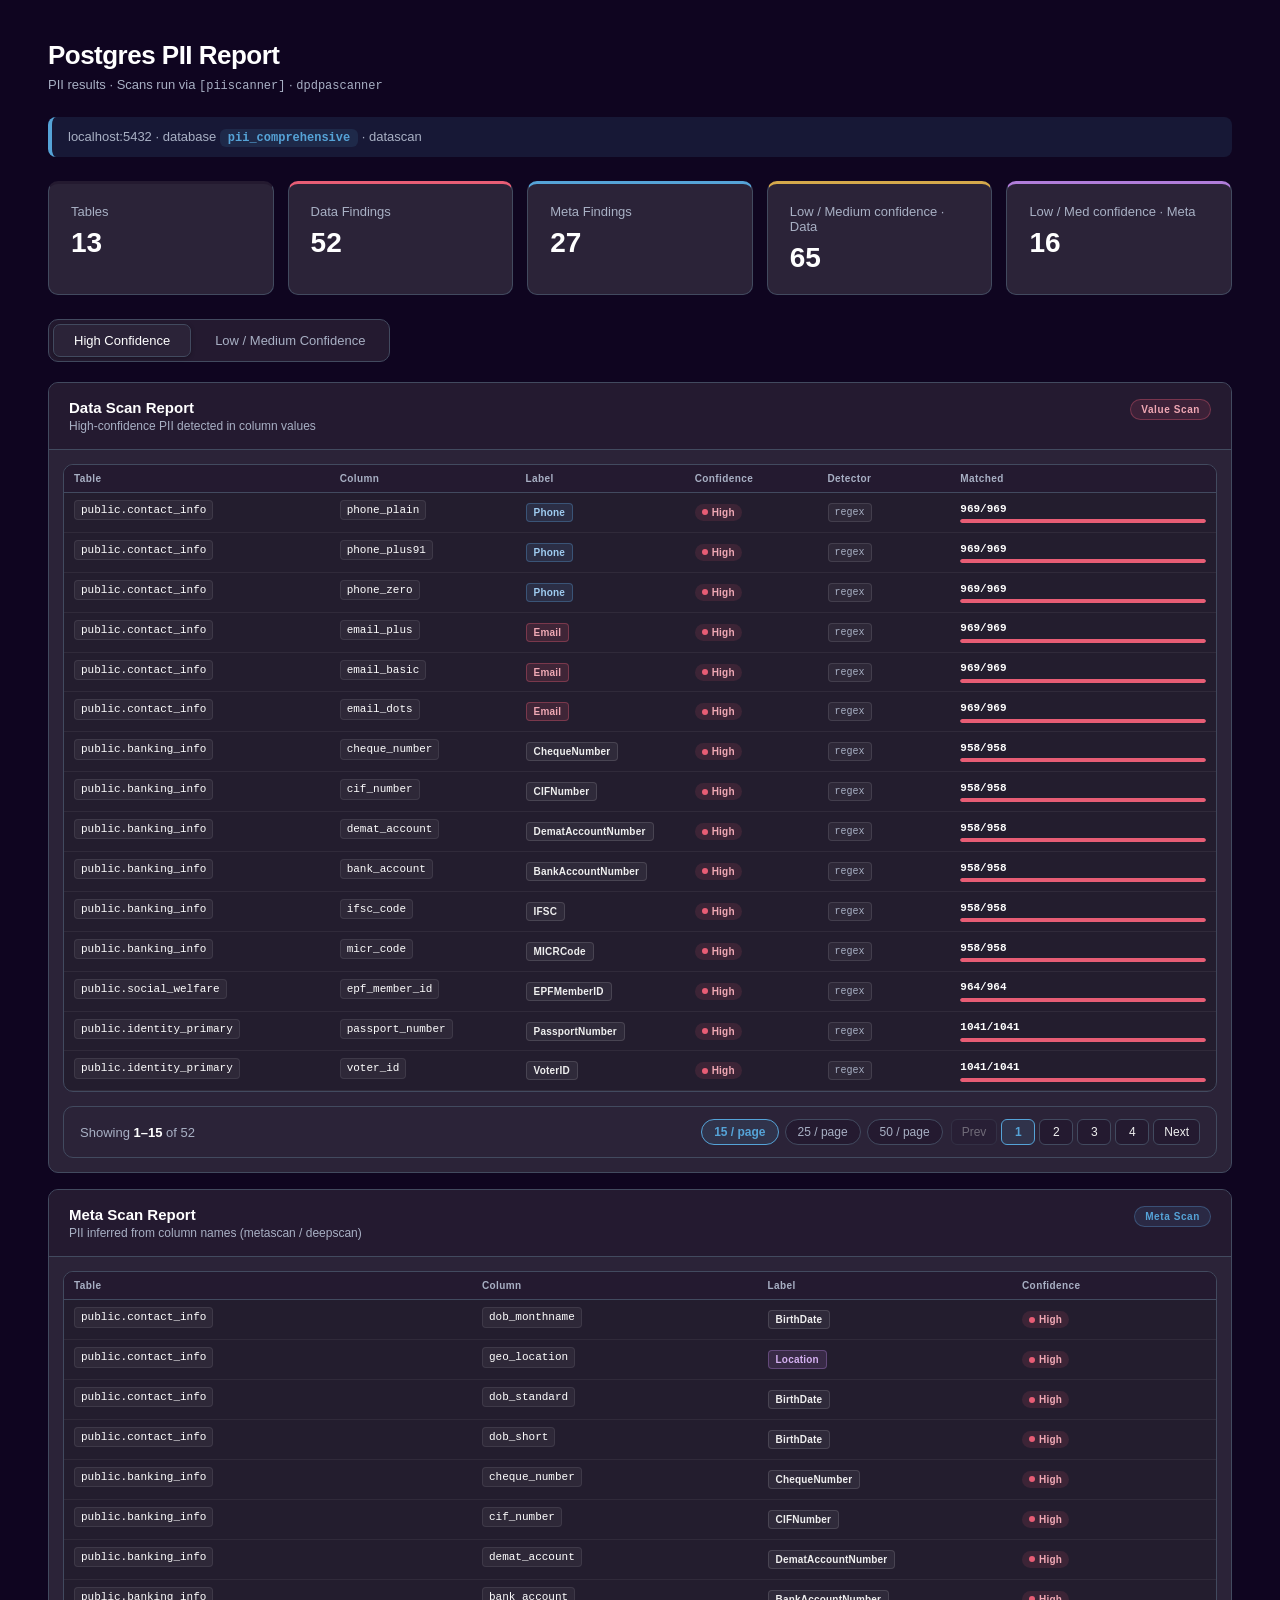
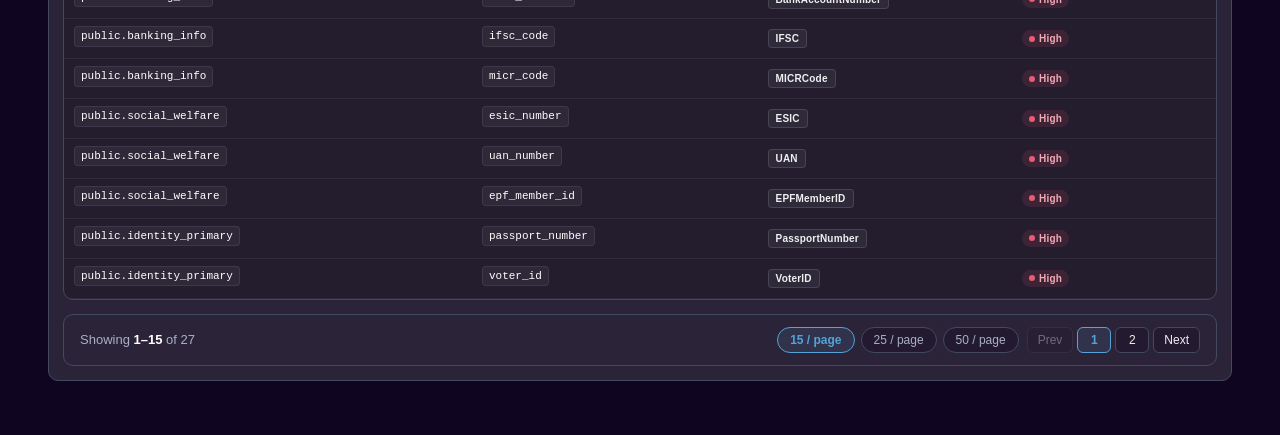
==== commit ff7f6139: "minor lint fixes" ====
--- a/kshield_pii_report.html
+++ b/kshield_pii_report.html
@@ -275,7 +275,7 @@
   </div>
   <div class="stat-card pii-stat--low-data">
     <div class="stat-label">Low / Medium confidence · Data</div>
-    <div class="stat-value">67</div>
+    <div class="stat-value">65</div>
   </div>
   <div class="stat-card pii-stat--low-meta">
     <div class="stat-label">Low / Med confidence · Meta</div>
@@ -316,6 +316,358 @@
           <tbody id="tbody-data">
           
           <tr>
+            <td class="pii-col-table"><code class="pii-fq-name" title="public.contact_info">public.contact_info</code></td>
+            <td class="pii-col-column"><code class="pii-col-name">phone_plain</code></td>
+            <td class="pii-col-label"><span class="pii-label-chip pii-label-chip--phone">Phone</span></td>
+            <td class="pii-col-conf"><span class="pii-conf-badge pii-conf-badge--high">High</span></td>
+            <td class="pii-col-detector"><span class="pii-detector-tag">regex</span></td>
+            <td class="pii-col-matched">
+              <div class="pii-match-cell">
+                <span class="pii-match-ratio">969/969</span>
+                <span class="pii-match-bar">
+                  <span class="pii-match-bar-fill pii-match-bar-fill--high" style="width:100%"></span>
+                </span>
+              </div>
+            </td>
+          </tr>
+          
+          <tr>
+            <td class="pii-col-table"><code class="pii-fq-name" title="public.contact_info">public.contact_info</code></td>
+            <td class="pii-col-column"><code class="pii-col-name">phone_plus91</code></td>
+            <td class="pii-col-label"><span class="pii-label-chip pii-label-chip--phone">Phone</span></td>
+            <td class="pii-col-conf"><span class="pii-conf-badge pii-conf-badge--high">High</span></td>
+            <td class="pii-col-detector"><span class="pii-detector-tag">regex</span></td>
+            <td class="pii-col-matched">
+              <div class="pii-match-cell">
+                <span class="pii-match-ratio">969/969</span>
+                <span class="pii-match-bar">
+                  <span class="pii-match-bar-fill pii-match-bar-fill--high" style="width:100%"></span>
+                </span>
+              </div>
+            </td>
+          </tr>
+          
+          <tr>
+            <td class="pii-col-table"><code class="pii-fq-name" title="public.contact_info">public.contact_info</code></td>
+            <td class="pii-col-column"><code class="pii-col-name">phone_zero</code></td>
+            <td class="pii-col-label"><span class="pii-label-chip pii-label-chip--phone">Phone</span></td>
+            <td class="pii-col-conf"><span class="pii-conf-badge pii-conf-badge--high">High</span></td>
+            <td class="pii-col-detector"><span class="pii-detector-tag">regex</span></td>
+            <td class="pii-col-matched">
+              <div class="pii-match-cell">
+                <span class="pii-match-ratio">969/969</span>
+                <span class="pii-match-bar">
+                  <span class="pii-match-bar-fill pii-match-bar-fill--high" style="width:100%"></span>
+                </span>
+              </div>
+            </td>
+          </tr>
+          
+          <tr>
+            <td class="pii-col-table"><code class="pii-fq-name" title="public.contact_info">public.contact_info</code></td>
+            <td class="pii-col-column"><code class="pii-col-name">email_plus</code></td>
+            <td class="pii-col-label"><span class="pii-label-chip pii-label-chip--email">Email</span></td>
+            <td class="pii-col-conf"><span class="pii-conf-badge pii-conf-badge--high">High</span></td>
+            <td class="pii-col-detector"><span class="pii-detector-tag">regex</span></td>
+            <td class="pii-col-matched">
+              <div class="pii-match-cell">
+                <span class="pii-match-ratio">969/969</span>
+                <span class="pii-match-bar">
+                  <span class="pii-match-bar-fill pii-match-bar-fill--high" style="width:100%"></span>
+                </span>
+              </div>
+            </td>
+          </tr>
+          
+          <tr>
+            <td class="pii-col-table"><code class="pii-fq-name" title="public.contact_info">public.contact_info</code></td>
+            <td class="pii-col-column"><code class="pii-col-name">email_basic</code></td>
+            <td class="pii-col-label"><span class="pii-label-chip pii-label-chip--email">Email</span></td>
+            <td class="pii-col-conf"><span class="pii-conf-badge pii-conf-badge--high">High</span></td>
+            <td class="pii-col-detector"><span class="pii-detector-tag">regex</span></td>
+            <td class="pii-col-matched">
+              <div class="pii-match-cell">
+                <span class="pii-match-ratio">969/969</span>
+                <span class="pii-match-bar">
+                  <span class="pii-match-bar-fill pii-match-bar-fill--high" style="width:100%"></span>
+                </span>
+              </div>
+            </td>
+          </tr>
+          
+          <tr>
+            <td class="pii-col-table"><code class="pii-fq-name" title="public.contact_info">public.contact_info</code></td>
+            <td class="pii-col-column"><code class="pii-col-name">email_dots</code></td>
+            <td class="pii-col-label"><span class="pii-label-chip pii-label-chip--email">Email</span></td>
+            <td class="pii-col-conf"><span class="pii-conf-badge pii-conf-badge--high">High</span></td>
+            <td class="pii-col-detector"><span class="pii-detector-tag">regex</span></td>
+            <td class="pii-col-matched">
+              <div class="pii-match-cell">
+                <span class="pii-match-ratio">969/969</span>
+                <span class="pii-match-bar">
+                  <span class="pii-match-bar-fill pii-match-bar-fill--high" style="width:100%"></span>
+                </span>
+              </div>
+            </td>
+          </tr>
+          
+          <tr>
+            <td class="pii-col-table"><code class="pii-fq-name" title="public.banking_info">public.banking_info</code></td>
+            <td class="pii-col-column"><code class="pii-col-name">cheque_number</code></td>
+            <td class="pii-col-label"><span class="pii-label-chip pii-label-chip--default">ChequeNumber</span></td>
+            <td class="pii-col-conf"><span class="pii-conf-badge pii-conf-badge--high">High</span></td>
+            <td class="pii-col-detector"><span class="pii-detector-tag">regex</span></td>
+            <td class="pii-col-matched">
+              <div class="pii-match-cell">
+                <span class="pii-match-ratio">958/958</span>
+                <span class="pii-match-bar">
+                  <span class="pii-match-bar-fill pii-match-bar-fill--high" style="width:100%"></span>
+                </span>
+              </div>
+            </td>
+          </tr>
+          
+          <tr>
+            <td class="pii-col-table"><code class="pii-fq-name" title="public.banking_info">public.banking_info</code></td>
+            <td class="pii-col-column"><code class="pii-col-name">cif_number</code></td>
+            <td class="pii-col-label"><span class="pii-label-chip pii-label-chip--default">CIFNumber</span></td>
+            <td class="pii-col-conf"><span class="pii-conf-badge pii-conf-badge--high">High</span></td>
+            <td class="pii-col-detector"><span class="pii-detector-tag">regex</span></td>
+            <td class="pii-col-matched">
+              <div class="pii-match-cell">
+                <span class="pii-match-ratio">958/958</span>
+                <span class="pii-match-bar">
+                  <span class="pii-match-bar-fill pii-match-bar-fill--high" style="width:100%"></span>
+                </span>
+              </div>
+            </td>
+          </tr>
+          
+          <tr>
+            <td class="pii-col-table"><code class="pii-fq-name" title="public.banking_info">public.banking_info</code></td>
+            <td class="pii-col-column"><code class="pii-col-name">demat_account</code></td>
+            <td class="pii-col-label"><span class="pii-label-chip pii-label-chip--default">DematAccountNumber</span></td>
+            <td class="pii-col-conf"><span class="pii-conf-badge pii-conf-badge--high">High</span></td>
+            <td class="pii-col-detector"><span class="pii-detector-tag">regex</span></td>
+            <td class="pii-col-matched">
+              <div class="pii-match-cell">
+                <span class="pii-match-ratio">958/958</span>
+                <span class="pii-match-bar">
+                  <span class="pii-match-bar-fill pii-match-bar-fill--high" style="width:100%"></span>
+                </span>
+              </div>
+            </td>
+          </tr>
+          
+          <tr>
+            <td class="pii-col-table"><code class="pii-fq-name" title="public.banking_info">public.banking_info</code></td>
+            <td class="pii-col-column"><code class="pii-col-name">bank_account</code></td>
+            <td class="pii-col-label"><span class="pii-label-chip pii-label-chip--default">BankAccountNumber</span></td>
+            <td class="pii-col-conf"><span class="pii-conf-badge pii-conf-badge--high">High</span></td>
+            <td class="pii-col-detector"><span class="pii-detector-tag">regex</span></td>
+            <td class="pii-col-matched">
+              <div class="pii-match-cell">
+                <span class="pii-match-ratio">958/958</span>
+                <span class="pii-match-bar">
+                  <span class="pii-match-bar-fill pii-match-bar-fill--high" style="width:100%"></span>
+                </span>
+              </div>
+            </td>
+          </tr>
+          
+          <tr>
+            <td class="pii-col-table"><code class="pii-fq-name" title="public.banking_info">public.banking_info</code></td>
+            <td class="pii-col-column"><code class="pii-col-name">ifsc_code</code></td>
+            <td class="pii-col-label"><span class="pii-label-chip pii-label-chip--default">IFSC</span></td>
+            <td class="pii-col-conf"><span class="pii-conf-badge pii-conf-badge--high">High</span></td>
+            <td class="pii-col-detector"><span class="pii-detector-tag">regex</span></td>
+            <td class="pii-col-matched">
+              <div class="pii-match-cell">
+                <span class="pii-match-ratio">958/958</span>
+                <span class="pii-match-bar">
+                  <span class="pii-match-bar-fill pii-match-bar-fill--high" style="width:100%"></span>
+                </span>
+              </div>
+            </td>
+          </tr>
+          
+          <tr>
+            <td class="pii-col-table"><code class="pii-fq-name" title="public.banking_info">public.banking_info</code></td>
+            <td class="pii-col-column"><code class="pii-col-name">micr_code</code></td>
+            <td class="pii-col-label"><span class="pii-label-chip pii-label-chip--default">MICRCode</span></td>
+            <td class="pii-col-conf"><span class="pii-conf-badge pii-conf-badge--high">High</span></td>
+            <td class="pii-col-detector"><span class="pii-detector-tag">regex</span></td>
+            <td class="pii-col-matched">
+              <div class="pii-match-cell">
+                <span class="pii-match-ratio">958/958</span>
+                <span class="pii-match-bar">
+                  <span class="pii-match-bar-fill pii-match-bar-fill--high" style="width:100%"></span>
+                </span>
+              </div>
+            </td>
+          </tr>
+          
+          <tr>
+            <td class="pii-col-table"><code class="pii-fq-name" title="public.social_welfare">public.social_welfare</code></td>
+            <td class="pii-col-column"><code class="pii-col-name">epf_member_id</code></td>
+            <td class="pii-col-label"><span class="pii-label-chip pii-label-chip--default">EPFMemberID</span></td>
+            <td class="pii-col-conf"><span class="pii-conf-badge pii-conf-badge--high">High</span></td>
+            <td class="pii-col-detector"><span class="pii-detector-tag">regex</span></td>
+            <td class="pii-col-matched">
+              <div class="pii-match-cell">
+                <span class="pii-match-ratio">964/964</span>
+                <span class="pii-match-bar">
+                  <span class="pii-match-bar-fill pii-match-bar-fill--high" style="width:100%"></span>
+                </span>
+              </div>
+            </td>
+          </tr>
+          
+          <tr>
+            <td class="pii-col-table"><code class="pii-fq-name" title="public.identity_primary">public.identity_primary</code></td>
+            <td class="pii-col-column"><code class="pii-col-name">passport_number</code></td>
+            <td class="pii-col-label"><span class="pii-label-chip pii-label-chip--default">PassportNumber</span></td>
+            <td class="pii-col-conf"><span class="pii-conf-badge pii-conf-badge--high">High</span></td>
+            <td class="pii-col-detector"><span class="pii-detector-tag">regex</span></td>
+            <td class="pii-col-matched">
+              <div class="pii-match-cell">
+                <span class="pii-match-ratio">1041/1041</span>
+                <span class="pii-match-bar">
+                  <span class="pii-match-bar-fill pii-match-bar-fill--high" style="width:100%"></span>
+                </span>
+              </div>
+            </td>
+          </tr>
+          
+          <tr>
+            <td class="pii-col-table"><code class="pii-fq-name" title="public.identity_primary">public.identity_primary</code></td>
+            <td class="pii-col-column"><code class="pii-col-name">voter_id</code></td>
+            <td class="pii-col-label"><span class="pii-label-chip pii-label-chip--default">VoterID</span></td>
+            <td class="pii-col-conf"><span class="pii-conf-badge pii-conf-badge--high">High</span></td>
+            <td class="pii-col-detector"><span class="pii-detector-tag">regex</span></td>
+            <td class="pii-col-matched">
+              <div class="pii-match-cell">
+                <span class="pii-match-ratio">1041/1041</span>
+                <span class="pii-match-bar">
+                  <span class="pii-match-bar-fill pii-match-bar-fill--high" style="width:100%"></span>
+                </span>
+              </div>
+            </td>
+          </tr>
+          
+          <tr>
+            <td class="pii-col-table"><code class="pii-fq-name" title="public.identity_primary">public.identity_primary</code></td>
+            <td class="pii-col-column"><code class="pii-col-name">pan_number</code></td>
+            <td class="pii-col-label"><span class="pii-label-chip pii-label-chip--default">PANNumber</span></td>
+            <td class="pii-col-conf"><span class="pii-conf-badge pii-conf-badge--high">High</span></td>
+            <td class="pii-col-detector"><span class="pii-detector-tag">regex</span></td>
+            <td class="pii-col-matched">
+              <div class="pii-match-cell">
+                <span class="pii-match-ratio">1041/1041</span>
+                <span class="pii-match-bar">
+                  <span class="pii-match-bar-fill pii-match-bar-fill--high" style="width:100%"></span>
+                </span>
+              </div>
+            </td>
+          </tr>
+          
+          <tr>
+            <td class="pii-col-table"><code class="pii-fq-name" title="public.network_info">public.network_info</code></td>
+            <td class="pii-col-column"><code class="pii-col-name">ip_address</code></td>
+            <td class="pii-col-label"><span class="pii-label-chip pii-label-chip--address">IPAddress</span></td>
+            <td class="pii-col-conf"><span class="pii-conf-badge pii-conf-badge--high">High</span></td>
+            <td class="pii-col-detector"><span class="pii-detector-tag">regex</span></td>
+            <td class="pii-col-matched">
+              <div class="pii-match-cell">
+                <span class="pii-match-ratio">978/978</span>
+                <span class="pii-match-bar">
+                  <span class="pii-match-bar-fill pii-match-bar-fill--high" style="width:100%"></span>
+                </span>
+              </div>
+            </td>
+          </tr>
+          
+          <tr>
+            <td class="pii-col-table"><code class="pii-fq-name" title="public.network_info">public.network_info</code></td>
+            <td class="pii-col-column"><code class="pii-col-name">ip_with_port</code></td>
+            <td class="pii-col-label"><span class="pii-label-chip pii-label-chip--address">IPAddress</span></td>
+            <td class="pii-col-conf"><span class="pii-conf-badge pii-conf-badge--high">High</span></td>
+            <td class="pii-col-detector"><span class="pii-detector-tag">regex</span></td>
+            <td class="pii-col-matched">
+              <div class="pii-match-cell">
+                <span class="pii-match-ratio">978/978</span>
+                <span class="pii-match-bar">
+                  <span class="pii-match-bar-fill pii-match-bar-fill--high" style="width:100%"></span>
+                </span>
+              </div>
+            </td>
+          </tr>
+          
+          <tr>
+            <td class="pii-col-table"><code class="pii-fq-name" title="public.network_info">public.network_info</code></td>
+            <td class="pii-col-column"><code class="pii-col-name">mac_colon</code></td>
+            <td class="pii-col-label"><span class="pii-label-chip pii-label-chip--address">MacAddress</span></td>
+            <td class="pii-col-conf"><span class="pii-conf-badge pii-conf-badge--high">High</span></td>
+            <td class="pii-col-detector"><span class="pii-detector-tag">regex</span></td>
+            <td class="pii-col-matched">
+              <div class="pii-match-cell">
+                <span class="pii-match-ratio">978/978</span>
+                <span class="pii-match-bar">
+                  <span class="pii-match-bar-fill pii-match-bar-fill--high" style="width:100%"></span>
+                </span>
+              </div>
+            </td>
+          </tr>
+          
+          <tr>
+            <td class="pii-col-table"><code class="pii-fq-name" title="public.corporate_compliance">public.corporate_compliance</code></td>
+            <td class="pii-col-column"><code class="pii-col-name">gstin</code></td>
+            <td class="pii-col-label"><span class="pii-label-chip pii-label-chip--default">GSTIN</span></td>
+            <td class="pii-col-conf"><span class="pii-conf-badge pii-conf-badge--high">High</span></td>
+            <td class="pii-col-detector"><span class="pii-detector-tag">regex</span></td>
+            <td class="pii-col-matched">
+              <div class="pii-match-cell">
+                <span class="pii-match-ratio">999/999</span>
+                <span class="pii-match-bar">
+                  <span class="pii-match-bar-fill pii-match-bar-fill--high" style="width:100%"></span>
+                </span>
+              </div>
+            </td>
+          </tr>
+          
+          <tr>
+            <td class="pii-col-table"><code class="pii-fq-name" title="public.corporate_compliance">public.corporate_compliance</code></td>
+            <td class="pii-col-column"><code class="pii-col-name">tan_number</code></td>
+            <td class="pii-col-label"><span class="pii-label-chip pii-label-chip--default">TAN</span></td>
+            <td class="pii-col-conf"><span class="pii-conf-badge pii-conf-badge--high">High</span></td>
+            <td class="pii-col-detector"><span class="pii-detector-tag">regex</span></td>
+            <td class="pii-col-matched">
+              <div class="pii-match-cell">
+                <span class="pii-match-ratio">999/999</span>
+                <span class="pii-match-bar">
+                  <span class="pii-match-bar-fill pii-match-bar-fill--high" style="width:100%"></span>
+                </span>
+              </div>
+            </td>
+          </tr>
+          
+          <tr>
+            <td class="pii-col-table"><code class="pii-fq-name" title="public.corporate_compliance">public.corporate_compliance</code></td>
+            <td class="pii-col-column"><code class="pii-col-name">cin_number</code></td>
+            <td class="pii-col-label"><span class="pii-label-chip pii-label-chip--default">CIN</span></td>
+            <td class="pii-col-conf"><span class="pii-conf-badge pii-conf-badge--high">High</span></td>
+            <td class="pii-col-detector"><span class="pii-detector-tag">regex</span></td>
+            <td class="pii-col-matched">
+              <div class="pii-match-cell">
+                <span class="pii-match-ratio">999/999</span>
+                <span class="pii-match-bar">
+                  <span class="pii-match-bar-fill pii-match-bar-fill--high" style="width:100%"></span>
+                </span>
+              </div>
+            </td>
+          </tr>
+          
+          <tr>
             <td class="pii-col-table"><code class="pii-fq-name" title="public.corporate_compliance">public.corporate_compliance</code></td>
             <td class="pii-col-column"><code class="pii-col-name">sebi_reg</code></td>
             <td class="pii-col-label"><span class="pii-label-chip pii-label-chip--default">SEBIRegistration</span></td>
@@ -323,199 +675,151 @@
             <td class="pii-col-detector"><span class="pii-detector-tag">regex</span></td>
             <td class="pii-col-matched">
               <div class="pii-match-cell">
-                <span class="pii-match-ratio">1001/1001</span>
-                <span class="pii-match-bar">
-                  <span class="pii-match-bar-fill pii-match-bar-fill--high" style="width:100%"></span>
-                </span>
-              </div>
-            </td>
-          </tr>
-          
-          <tr>
-            <td class="pii-col-table"><code class="pii-fq-name" title="public.corporate_compliance">public.corporate_compliance</code></td>
-            <td class="pii-col-column"><code class="pii-col-name">gstin</code></td>
-            <td class="pii-col-label"><span class="pii-label-chip pii-label-chip--default">GSTIN</span></td>
-            <td class="pii-col-conf"><span class="pii-conf-badge pii-conf-badge--high">High</span></td>
-            <td class="pii-col-detector"><span class="pii-detector-tag">regex</span></td>
-            <td class="pii-col-matched">
-              <div class="pii-match-cell">
-                <span class="pii-match-ratio">1001/1001</span>
-                <span class="pii-match-bar">
-                  <span class="pii-match-bar-fill pii-match-bar-fill--high" style="width:100%"></span>
-                </span>
-              </div>
-            </td>
-          </tr>
-          
-          <tr>
-            <td class="pii-col-table"><code class="pii-fq-name" title="public.corporate_compliance">public.corporate_compliance</code></td>
-            <td class="pii-col-column"><code class="pii-col-name">tan_number</code></td>
-            <td class="pii-col-label"><span class="pii-label-chip pii-label-chip--default">TAN</span></td>
-            <td class="pii-col-conf"><span class="pii-conf-badge pii-conf-badge--high">High</span></td>
-            <td class="pii-col-detector"><span class="pii-detector-tag">regex</span></td>
-            <td class="pii-col-matched">
-              <div class="pii-match-cell">
-                <span class="pii-match-ratio">1001/1001</span>
-                <span class="pii-match-bar">
-                  <span class="pii-match-bar-fill pii-match-bar-fill--high" style="width:100%"></span>
-                </span>
-              </div>
-            </td>
-          </tr>
-          
-          <tr>
-            <td class="pii-col-table"><code class="pii-fq-name" title="public.corporate_compliance">public.corporate_compliance</code></td>
-            <td class="pii-col-column"><code class="pii-col-name">cin_number</code></td>
-            <td class="pii-col-label"><span class="pii-label-chip pii-label-chip--default">CIN</span></td>
-            <td class="pii-col-conf"><span class="pii-conf-badge pii-conf-badge--high">High</span></td>
-            <td class="pii-col-detector"><span class="pii-detector-tag">regex</span></td>
-            <td class="pii-col-matched">
-              <div class="pii-match-cell">
-                <span class="pii-match-ratio">1001/1001</span>
-                <span class="pii-match-bar">
-                  <span class="pii-match-bar-fill pii-match-bar-fill--high" style="width:100%"></span>
-                </span>
-              </div>
-            </td>
-          </tr>
-          
-          <tr>
-            <td class="pii-col-table"><code class="pii-fq-name" title="public.identity_primary">public.identity_primary</code></td>
-            <td class="pii-col-column"><code class="pii-col-name">passport_number</code></td>
-            <td class="pii-col-label"><span class="pii-label-chip pii-label-chip--default">PassportNumber</span></td>
-            <td class="pii-col-conf"><span class="pii-conf-badge pii-conf-badge--high">High</span></td>
-            <td class="pii-col-detector"><span class="pii-detector-tag">regex</span></td>
-            <td class="pii-col-matched">
-              <div class="pii-match-cell">
-                <span class="pii-match-ratio">1046/1046</span>
-                <span class="pii-match-bar">
-                  <span class="pii-match-bar-fill pii-match-bar-fill--high" style="width:100%"></span>
-                </span>
-              </div>
-            </td>
-          </tr>
-          
-          <tr>
-            <td class="pii-col-table"><code class="pii-fq-name" title="public.identity_primary">public.identity_primary</code></td>
-            <td class="pii-col-column"><code class="pii-col-name">voter_id</code></td>
-            <td class="pii-col-label"><span class="pii-label-chip pii-label-chip--default">VoterID</span></td>
-            <td class="pii-col-conf"><span class="pii-conf-badge pii-conf-badge--high">High</span></td>
-            <td class="pii-col-detector"><span class="pii-detector-tag">regex</span></td>
-            <td class="pii-col-matched">
-              <div class="pii-match-cell">
-                <span class="pii-match-ratio">1046/1046</span>
-                <span class="pii-match-bar">
-                  <span class="pii-match-bar-fill pii-match-bar-fill--high" style="width:100%"></span>
-                </span>
-              </div>
-            </td>
-          </tr>
-          
-          <tr>
-            <td class="pii-col-table"><code class="pii-fq-name" title="public.identity_primary">public.identity_primary</code></td>
-            <td class="pii-col-column"><code class="pii-col-name">pan_number</code></td>
-            <td class="pii-col-label"><span class="pii-label-chip pii-label-chip--default">PANNumber</span></td>
-            <td class="pii-col-conf"><span class="pii-conf-badge pii-conf-badge--high">High</span></td>
-            <td class="pii-col-detector"><span class="pii-detector-tag">regex</span></td>
-            <td class="pii-col-matched">
-              <div class="pii-match-cell">
-                <span class="pii-match-ratio">1046/1046</span>
-                <span class="pii-match-bar">
-                  <span class="pii-match-bar-fill pii-match-bar-fill--high" style="width:100%"></span>
-                </span>
-              </div>
-            </td>
-          </tr>
-          
-          <tr>
-            <td class="pii-col-table"><code class="pii-fq-name" title="public.contact_info">public.contact_info</code></td>
-            <td class="pii-col-column"><code class="pii-col-name">email_plus</code></td>
-            <td class="pii-col-label"><span class="pii-label-chip pii-label-chip--email">Email</span></td>
-            <td class="pii-col-conf"><span class="pii-conf-badge pii-conf-badge--high">High</span></td>
-            <td class="pii-col-detector"><span class="pii-detector-tag">regex</span></td>
-            <td class="pii-col-matched">
-              <div class="pii-match-cell">
-                <span class="pii-match-ratio">1040/1040</span>
-                <span class="pii-match-bar">
-                  <span class="pii-match-bar-fill pii-match-bar-fill--high" style="width:100%"></span>
-                </span>
-              </div>
-            </td>
-          </tr>
-          
-          <tr>
-            <td class="pii-col-table"><code class="pii-fq-name" title="public.contact_info">public.contact_info</code></td>
-            <td class="pii-col-column"><code class="pii-col-name">email_dots</code></td>
-            <td class="pii-col-label"><span class="pii-label-chip pii-label-chip--email">Email</span></td>
-            <td class="pii-col-conf"><span class="pii-conf-badge pii-conf-badge--high">High</span></td>
-            <td class="pii-col-detector"><span class="pii-detector-tag">regex</span></td>
-            <td class="pii-col-matched">
-              <div class="pii-match-cell">
-                <span class="pii-match-ratio">1040/1040</span>
-                <span class="pii-match-bar">
-                  <span class="pii-match-bar-fill pii-match-bar-fill--high" style="width:100%"></span>
-                </span>
-              </div>
-            </td>
-          </tr>
-          
-          <tr>
-            <td class="pii-col-table"><code class="pii-fq-name" title="public.contact_info">public.contact_info</code></td>
-            <td class="pii-col-column"><code class="pii-col-name">email_basic</code></td>
-            <td class="pii-col-label"><span class="pii-label-chip pii-label-chip--email">Email</span></td>
-            <td class="pii-col-conf"><span class="pii-conf-badge pii-conf-badge--high">High</span></td>
-            <td class="pii-col-detector"><span class="pii-detector-tag">regex</span></td>
-            <td class="pii-col-matched">
-              <div class="pii-match-cell">
-                <span class="pii-match-ratio">1040/1040</span>
-                <span class="pii-match-bar">
-                  <span class="pii-match-bar-fill pii-match-bar-fill--high" style="width:100%"></span>
-                </span>
-              </div>
-            </td>
-          </tr>
-          
-          <tr>
-            <td class="pii-col-table"><code class="pii-fq-name" title="public.contact_info">public.contact_info</code></td>
-            <td class="pii-col-column"><code class="pii-col-name">phone_plain</code></td>
-            <td class="pii-col-label"><span class="pii-label-chip pii-label-chip--phone">Phone</span></td>
-            <td class="pii-col-conf"><span class="pii-conf-badge pii-conf-badge--high">High</span></td>
-            <td class="pii-col-detector"><span class="pii-detector-tag">regex</span></td>
-            <td class="pii-col-matched">
-              <div class="pii-match-cell">
-                <span class="pii-match-ratio">1040/1040</span>
-                <span class="pii-match-bar">
-                  <span class="pii-match-bar-fill pii-match-bar-fill--high" style="width:100%"></span>
-                </span>
-              </div>
-            </td>
-          </tr>
-          
-          <tr>
-            <td class="pii-col-table"><code class="pii-fq-name" title="public.contact_info">public.contact_info</code></td>
-            <td class="pii-col-column"><code class="pii-col-name">phone_plus91</code></td>
-            <td class="pii-col-label"><span class="pii-label-chip pii-label-chip--phone">Phone</span></td>
-            <td class="pii-col-conf"><span class="pii-conf-badge pii-conf-badge--high">High</span></td>
-            <td class="pii-col-detector"><span class="pii-detector-tag">regex</span></td>
-            <td class="pii-col-matched">
-              <div class="pii-match-cell">
-                <span class="pii-match-ratio">1040/1040</span>
-                <span class="pii-match-bar">
-                  <span class="pii-match-bar-fill pii-match-bar-fill--high" style="width:100%"></span>
-                </span>
-              </div>
-            </td>
-          </tr>
-          
-          <tr>
-            <td class="pii-col-table"><code class="pii-fq-name" title="public.contact_info">public.contact_info</code></td>
-            <td class="pii-col-column"><code class="pii-col-name">phone_zero</code></td>
-            <td class="pii-col-label"><span class="pii-label-chip pii-label-chip--phone">Phone</span></td>
-            <td class="pii-col-conf"><span class="pii-conf-badge pii-conf-badge--high">High</span></td>
-            <td class="pii-col-detector"><span class="pii-detector-tag">regex</span></td>
-            <td class="pii-col-matched">
-              <div class="pii-match-cell">
-                <span class="pii-match-ratio">1040/1040</span>
+                <span class="pii-match-ratio">999/999</span>
+                <span class="pii-match-bar">
+                  <span class="pii-match-bar-fill pii-match-bar-fill--high" style="width:100%"></span>
+                </span>
+              </div>
+            </td>
+          </tr>
+          
+          <tr>
+            <td class="pii-col-table"><code class="pii-fq-name" title="public.loan_insurance">public.loan_insurance</code></td>
+            <td class="pii-col-column"><code class="pii-col-name">loan_account</code></td>
+            <td class="pii-col-label"><span class="pii-label-chip pii-label-chip--default">LoanAccountNumber</span></td>
+            <td class="pii-col-conf"><span class="pii-conf-badge pii-conf-badge--high">High</span></td>
+            <td class="pii-col-detector"><span class="pii-detector-tag">regex</span></td>
+            <td class="pii-col-matched">
+              <div class="pii-match-cell">
+                <span class="pii-match-ratio">1041/1041</span>
+                <span class="pii-match-bar">
+                  <span class="pii-match-bar-fill pii-match-bar-fill--high" style="width:100%"></span>
+                </span>
+              </div>
+            </td>
+          </tr>
+          
+          <tr>
+            <td class="pii-col-table"><code class="pii-fq-name" title="public.loan_insurance">public.loan_insurance</code></td>
+            <td class="pii-col-column"><code class="pii-col-name">insurance_policy</code></td>
+            <td class="pii-col-label"><span class="pii-label-chip pii-label-chip--default">InsurancePolicyNumber</span></td>
+            <td class="pii-col-conf"><span class="pii-conf-badge pii-conf-badge--high">High</span></td>
+            <td class="pii-col-detector"><span class="pii-detector-tag">regex</span></td>
+            <td class="pii-col-matched">
+              <div class="pii-match-cell">
+                <span class="pii-match-ratio">1041/1041</span>
+                <span class="pii-match-bar">
+                  <span class="pii-match-bar-fill pii-match-bar-fill--high" style="width:100%"></span>
+                </span>
+              </div>
+            </td>
+          </tr>
+          
+          <tr>
+            <td class="pii-col-table"><code class="pii-fq-name" title="public.loan_insurance">public.loan_insurance</code></td>
+            <td class="pii-col-column"><code class="pii-col-name">fastag_id</code></td>
+            <td class="pii-col-label"><span class="pii-label-chip pii-label-chip--default">FASTagID</span></td>
+            <td class="pii-col-conf"><span class="pii-conf-badge pii-conf-badge--high">High</span></td>
+            <td class="pii-col-detector"><span class="pii-detector-tag">regex</span></td>
+            <td class="pii-col-matched">
+              <div class="pii-match-cell">
+                <span class="pii-match-ratio">1041/1041</span>
+                <span class="pii-match-bar">
+                  <span class="pii-match-bar-fill pii-match-bar-fill--high" style="width:100%"></span>
+                </span>
+              </div>
+            </td>
+          </tr>
+          
+          <tr>
+            <td class="pii-col-table"><code class="pii-fq-name" title="public.loan_insurance">public.loan_insurance</code></td>
+            <td class="pii-col-column"><code class="pii-col-name">upi_id</code></td>
+            <td class="pii-col-label"><span class="pii-label-chip pii-label-chip--default">UPIID</span></td>
+            <td class="pii-col-conf"><span class="pii-conf-badge pii-conf-badge--high">High</span></td>
+            <td class="pii-col-detector"><span class="pii-detector-tag">regex</span></td>
+            <td class="pii-col-matched">
+              <div class="pii-match-cell">
+                <span class="pii-match-ratio">1041/1041</span>
+                <span class="pii-match-bar">
+                  <span class="pii-match-bar-fill pii-match-bar-fill--high" style="width:100%"></span>
+                </span>
+              </div>
+            </td>
+          </tr>
+          
+          <tr>
+            <td class="pii-col-table"><code class="pii-fq-name" title="public.identity_secondary">public.identity_secondary</code></td>
+            <td class="pii-col-column"><code class="pii-col-name">ration_card</code></td>
+            <td class="pii-col-label"><span class="pii-label-chip pii-label-chip--default">RationCard</span></td>
+            <td class="pii-col-conf"><span class="pii-conf-badge pii-conf-badge--high">High</span></td>
+            <td class="pii-col-detector"><span class="pii-detector-tag">regex</span></td>
+            <td class="pii-col-matched">
+              <div class="pii-match-cell">
+                <span class="pii-match-ratio">1013/1013</span>
+                <span class="pii-match-bar">
+                  <span class="pii-match-bar-fill pii-match-bar-fill--high" style="width:100%"></span>
+                </span>
+              </div>
+            </td>
+          </tr>
+          
+          <tr>
+            <td class="pii-col-table"><code class="pii-fq-name" title="public.identity_secondary">public.identity_secondary</code></td>
+            <td class="pii-col-column"><code class="pii-col-name">abha_number</code></td>
+            <td class="pii-col-label"><span class="pii-label-chip pii-label-chip--default">ABHANumber</span></td>
+            <td class="pii-col-conf"><span class="pii-conf-badge pii-conf-badge--high">High</span></td>
+            <td class="pii-col-detector"><span class="pii-detector-tag">regex</span></td>
+            <td class="pii-col-matched">
+              <div class="pii-match-cell">
+                <span class="pii-match-ratio">1013/1013</span>
+                <span class="pii-match-bar">
+                  <span class="pii-match-bar-fill pii-match-bar-fill--high" style="width:100%"></span>
+                </span>
+              </div>
+            </td>
+          </tr>
+          
+          <tr>
+            <td class="pii-col-table"><code class="pii-fq-name" title="public.identity_secondary">public.identity_secondary</code></td>
+            <td class="pii-col-column"><code class="pii-col-name">driving_licence</code></td>
+            <td class="pii-col-label"><span class="pii-label-chip pii-label-chip--default">DrivingLicenceNumber</span></td>
+            <td class="pii-col-conf"><span class="pii-conf-badge pii-conf-badge--high">High</span></td>
+            <td class="pii-col-detector"><span class="pii-detector-tag">regex</span></td>
+            <td class="pii-col-matched">
+              <div class="pii-match-cell">
+                <span class="pii-match-ratio">1013/1013</span>
+                <span class="pii-match-bar">
+                  <span class="pii-match-bar-fill pii-match-bar-fill--high" style="width:100%"></span>
+                </span>
+              </div>
+            </td>
+          </tr>
+          
+          <tr>
+            <td class="pii-col-table"><code class="pii-fq-name" title="public.identity_secondary">public.identity_secondary</code></td>
+            <td class="pii-col-column"><code class="pii-col-name">vehicle_number</code></td>
+            <td class="pii-col-label"><span class="pii-label-chip pii-label-chip--default">VehicleNumber</span></td>
+            <td class="pii-col-conf"><span class="pii-conf-badge pii-conf-badge--high">High</span></td>
+            <td class="pii-col-detector"><span class="pii-detector-tag">regex</span></td>
+            <td class="pii-col-matched">
+              <div class="pii-match-cell">
+                <span class="pii-match-ratio">1013/1013</span>
+                <span class="pii-match-bar">
+                  <span class="pii-match-bar-fill pii-match-bar-fill--high" style="width:100%"></span>
+                </span>
+              </div>
+            </td>
+          </tr>
+          
+          <tr>
+            <td class="pii-col-table"><code class="pii-fq-name" title="public.payment_cards">public.payment_cards</code></td>
+            <td class="pii-col-column"><code class="pii-col-name">credit_card_spaced</code></td>
+            <td class="pii-col-label"><span class="pii-label-chip pii-label-chip--default">CreditCard</span></td>
+            <td class="pii-col-conf"><span class="pii-conf-badge pii-conf-badge--high">High</span></td>
+            <td class="pii-col-detector"><span class="pii-detector-tag">regex</span></td>
+            <td class="pii-col-matched">
+              <div class="pii-match-cell">
+                <span class="pii-match-ratio">987/987</span>
                 <span class="pii-match-bar">
                   <span class="pii-match-bar-fill pii-match-bar-fill--high" style="width:100%"></span>
                 </span>
@@ -531,7 +835,7 @@
             <td class="pii-col-detector"><span class="pii-detector-tag">regex</span></td>
             <td class="pii-col-matched">
               <div class="pii-match-cell">
-                <span class="pii-match-ratio">1008/1008</span>
+                <span class="pii-match-ratio">987/987</span>
                 <span class="pii-match-bar">
                   <span class="pii-match-bar-fill pii-match-bar-fill--high" style="width:100%"></span>
                 </span>
@@ -547,7 +851,7 @@
             <td class="pii-col-detector"><span class="pii-detector-tag">regex</span></td>
             <td class="pii-col-matched">
               <div class="pii-match-cell">
-                <span class="pii-match-ratio">1008/1008</span>
+                <span class="pii-match-ratio">987/987</span>
                 <span class="pii-match-bar">
                   <span class="pii-match-bar-fill pii-match-bar-fill--high" style="width:100%"></span>
                 </span>
@@ -563,7 +867,7 @@
             <td class="pii-col-detector"><span class="pii-detector-tag">regex</span></td>
             <td class="pii-col-matched">
               <div class="pii-match-cell">
-                <span class="pii-match-ratio">1008/1008</span>
+                <span class="pii-match-ratio">987/987</span>
                 <span class="pii-match-bar">
                   <span class="pii-match-bar-fill pii-match-bar-fill--high" style="width:100%"></span>
                 </span>
@@ -579,103 +883,7 @@
             <td class="pii-col-detector"><span class="pii-detector-tag">regex</span></td>
             <td class="pii-col-matched">
               <div class="pii-match-cell">
-                <span class="pii-match-ratio">1008/1008</span>
-                <span class="pii-match-bar">
-                  <span class="pii-match-bar-fill pii-match-bar-fill--high" style="width:100%"></span>
-                </span>
-              </div>
-            </td>
-          </tr>
-          
-          <tr>
-            <td class="pii-col-table"><code class="pii-fq-name" title="public.payment_cards">public.payment_cards</code></td>
-            <td class="pii-col-column"><code class="pii-col-name">credit_card_spaced</code></td>
-            <td class="pii-col-label"><span class="pii-label-chip pii-label-chip--default">CreditCard</span></td>
-            <td class="pii-col-conf"><span class="pii-conf-badge pii-conf-badge--high">High</span></td>
-            <td class="pii-col-detector"><span class="pii-detector-tag">regex</span></td>
-            <td class="pii-col-matched">
-              <div class="pii-match-cell">
-                <span class="pii-match-ratio">1008/1008</span>
-                <span class="pii-match-bar">
-                  <span class="pii-match-bar-fill pii-match-bar-fill--high" style="width:100%"></span>
-                </span>
-              </div>
-            </td>
-          </tr>
-          
-          <tr>
-            <td class="pii-col-table"><code class="pii-fq-name" title="public.loan_insurance">public.loan_insurance</code></td>
-            <td class="pii-col-column"><code class="pii-col-name">fastag_id</code></td>
-            <td class="pii-col-label"><span class="pii-label-chip pii-label-chip--default">FASTagID</span></td>
-            <td class="pii-col-conf"><span class="pii-conf-badge pii-conf-badge--high">High</span></td>
-            <td class="pii-col-detector"><span class="pii-detector-tag">regex</span></td>
-            <td class="pii-col-matched">
-              <div class="pii-match-cell">
-                <span class="pii-match-ratio">1037/1037</span>
-                <span class="pii-match-bar">
-                  <span class="pii-match-bar-fill pii-match-bar-fill--high" style="width:100%"></span>
-                </span>
-              </div>
-            </td>
-          </tr>
-          
-          <tr>
-            <td class="pii-col-table"><code class="pii-fq-name" title="public.loan_insurance">public.loan_insurance</code></td>
-            <td class="pii-col-column"><code class="pii-col-name">upi_id</code></td>
-            <td class="pii-col-label"><span class="pii-label-chip pii-label-chip--default">UPIID</span></td>
-            <td class="pii-col-conf"><span class="pii-conf-badge pii-conf-badge--high">High</span></td>
-            <td class="pii-col-detector"><span class="pii-detector-tag">regex</span></td>
-            <td class="pii-col-matched">
-              <div class="pii-match-cell">
-                <span class="pii-match-ratio">1037/1037</span>
-                <span class="pii-match-bar">
-                  <span class="pii-match-bar-fill pii-match-bar-fill--high" style="width:100%"></span>
-                </span>
-              </div>
-            </td>
-          </tr>
-          
-          <tr>
-            <td class="pii-col-table"><code class="pii-fq-name" title="public.loan_insurance">public.loan_insurance</code></td>
-            <td class="pii-col-column"><code class="pii-col-name">loan_account</code></td>
-            <td class="pii-col-label"><span class="pii-label-chip pii-label-chip--default">LoanAccountNumber</span></td>
-            <td class="pii-col-conf"><span class="pii-conf-badge pii-conf-badge--high">High</span></td>
-            <td class="pii-col-detector"><span class="pii-detector-tag">regex</span></td>
-            <td class="pii-col-matched">
-              <div class="pii-match-cell">
-                <span class="pii-match-ratio">1037/1037</span>
-                <span class="pii-match-bar">
-                  <span class="pii-match-bar-fill pii-match-bar-fill--high" style="width:100%"></span>
-                </span>
-              </div>
-            </td>
-          </tr>
-          
-          <tr>
-            <td class="pii-col-table"><code class="pii-fq-name" title="public.loan_insurance">public.loan_insurance</code></td>
-            <td class="pii-col-column"><code class="pii-col-name">insurance_policy</code></td>
-            <td class="pii-col-label"><span class="pii-label-chip pii-label-chip--default">InsurancePolicyNumber</span></td>
-            <td class="pii-col-conf"><span class="pii-conf-badge pii-conf-badge--high">High</span></td>
-            <td class="pii-col-detector"><span class="pii-detector-tag">regex</span></td>
-            <td class="pii-col-matched">
-              <div class="pii-match-cell">
-                <span class="pii-match-ratio">1037/1037</span>
-                <span class="pii-match-bar">
-                  <span class="pii-match-bar-fill pii-match-bar-fill--high" style="width:100%"></span>
-                </span>
-              </div>
-            </td>
-          </tr>
-          
-          <tr>
-            <td class="pii-col-table"><code class="pii-fq-name" title="public.social_welfare">public.social_welfare</code></td>
-            <td class="pii-col-column"><code class="pii-col-name">epf_member_id</code></td>
-            <td class="pii-col-label"><span class="pii-label-chip pii-label-chip--default">EPFMemberID</span></td>
-            <td class="pii-col-conf"><span class="pii-conf-badge pii-conf-badge--high">High</span></td>
-            <td class="pii-col-detector"><span class="pii-detector-tag">regex</span></td>
-            <td class="pii-col-matched">
-              <div class="pii-match-cell">
-                <span class="pii-match-ratio">957/957</span>
+                <span class="pii-match-ratio">987/987</span>
                 <span class="pii-match-bar">
                   <span class="pii-match-bar-fill pii-match-bar-fill--high" style="width:100%"></span>
                 </span>
@@ -691,7 +899,39 @@
             <td class="pii-col-detector"><span class="pii-detector-tag">regex</span></td>
             <td class="pii-col-matched">
               <div class="pii-match-cell">
-                <span class="pii-match-ratio">987/987</span>
+                <span class="pii-match-ratio">1046/1046</span>
+                <span class="pii-match-bar">
+                  <span class="pii-match-bar-fill pii-match-bar-fill--high" style="width:100%"></span>
+                </span>
+              </div>
+            </td>
+          </tr>
+          
+          <tr>
+            <td class="pii-col-table"><code class="pii-fq-name" title="public.obfuscated_pii">public.obfuscated_pii</code></td>
+            <td class="pii-col-column"><code class="pii-col-name">field_03</code></td>
+            <td class="pii-col-label"><span class="pii-label-chip pii-label-chip--default">PassportNumber</span></td>
+            <td class="pii-col-conf"><span class="pii-conf-badge pii-conf-badge--high">High</span></td>
+            <td class="pii-col-detector"><span class="pii-detector-tag">regex</span></td>
+            <td class="pii-col-matched">
+              <div class="pii-match-cell">
+                <span class="pii-match-ratio">1046/1046</span>
+                <span class="pii-match-bar">
+                  <span class="pii-match-bar-fill pii-match-bar-fill--high" style="width:100%"></span>
+                </span>
+              </div>
+            </td>
+          </tr>
+          
+          <tr>
+            <td class="pii-col-table"><code class="pii-fq-name" title="public.obfuscated_pii">public.obfuscated_pii</code></td>
+            <td class="pii-col-column"><code class="pii-col-name">field_04</code></td>
+            <td class="pii-col-label"><span class="pii-label-chip pii-label-chip--default">VoterID</span></td>
+            <td class="pii-col-conf"><span class="pii-conf-badge pii-conf-badge--high">High</span></td>
+            <td class="pii-col-detector"><span class="pii-detector-tag">regex</span></td>
+            <td class="pii-col-matched">
+              <div class="pii-match-cell">
+                <span class="pii-match-ratio">1046/1046</span>
                 <span class="pii-match-bar">
                   <span class="pii-match-bar-fill pii-match-bar-fill--high" style="width:100%"></span>
                 </span>
@@ -707,7 +947,55 @@
             <td class="pii-col-detector"><span class="pii-detector-tag">regex</span></td>
             <td class="pii-col-matched">
               <div class="pii-match-cell">
-                <span class="pii-match-ratio">987/987</span>
+                <span class="pii-match-ratio">1046/1046</span>
+                <span class="pii-match-bar">
+                  <span class="pii-match-bar-fill pii-match-bar-fill--high" style="width:100%"></span>
+                </span>
+              </div>
+            </td>
+          </tr>
+          
+          <tr>
+            <td class="pii-col-table"><code class="pii-fq-name" title="public.obfuscated_pii">public.obfuscated_pii</code></td>
+            <td class="pii-col-column"><code class="pii-col-name">field_11</code></td>
+            <td class="pii-col-label"><span class="pii-label-chip pii-label-chip--default">UPIID</span></td>
+            <td class="pii-col-conf"><span class="pii-conf-badge pii-conf-badge--high">High</span></td>
+            <td class="pii-col-detector"><span class="pii-detector-tag">regex</span></td>
+            <td class="pii-col-matched">
+              <div class="pii-match-cell">
+                <span class="pii-match-ratio">1046/1046</span>
+                <span class="pii-match-bar">
+                  <span class="pii-match-bar-fill pii-match-bar-fill--high" style="width:100%"></span>
+                </span>
+              </div>
+            </td>
+          </tr>
+          
+          <tr>
+            <td class="pii-col-table"><code class="pii-fq-name" title="public.obfuscated_pii">public.obfuscated_pii</code></td>
+            <td class="pii-col-column"><code class="pii-col-name">field_06</code></td>
+            <td class="pii-col-label"><span class="pii-label-chip pii-label-chip--email">Email</span></td>
+            <td class="pii-col-conf"><span class="pii-conf-badge pii-conf-badge--high">High</span></td>
+            <td class="pii-col-detector"><span class="pii-detector-tag">regex</span></td>
+            <td class="pii-col-matched">
+              <div class="pii-match-cell">
+                <span class="pii-match-ratio">1046/1046</span>
+                <span class="pii-match-bar">
+                  <span class="pii-match-bar-fill pii-match-bar-fill--high" style="width:100%"></span>
+                </span>
+              </div>
+            </td>
+          </tr>
+          
+          <tr>
+            <td class="pii-col-table"><code class="pii-fq-name" title="public.obfuscated_pii">public.obfuscated_pii</code></td>
+            <td class="pii-col-column"><code class="pii-col-name">field_07</code></td>
+            <td class="pii-col-label"><span class="pii-label-chip pii-label-chip--default">GSTIN</span></td>
+            <td class="pii-col-conf"><span class="pii-conf-badge pii-conf-badge--high">High</span></td>
+            <td class="pii-col-detector"><span class="pii-detector-tag">regex</span></td>
+            <td class="pii-col-matched">
+              <div class="pii-match-cell">
+                <span class="pii-match-ratio">1046/1046</span>
                 <span class="pii-match-bar">
                   <span class="pii-match-bar-fill pii-match-bar-fill--high" style="width:100%"></span>
                 </span>
@@ -723,7 +1011,7 @@
             <td class="pii-col-detector"><span class="pii-detector-tag">regex</span></td>
             <td class="pii-col-matched">
               <div class="pii-match-cell">
-                <span class="pii-match-ratio">987/987</span>
+                <span class="pii-match-ratio">1046/1046</span>
                 <span class="pii-match-bar">
                   <span class="pii-match-bar-fill pii-match-bar-fill--high" style="width:100%"></span>
                 </span>
@@ -739,39 +1027,7 @@
             <td class="pii-col-detector"><span class="pii-detector-tag">regex</span></td>
             <td class="pii-col-matched">
               <div class="pii-match-cell">
-                <span class="pii-match-ratio">987/987</span>
-                <span class="pii-match-bar">
-                  <span class="pii-match-bar-fill pii-match-bar-fill--high" style="width:100%"></span>
-                </span>
-              </div>
-            </td>
-          </tr>
-          
-          <tr>
-            <td class="pii-col-table"><code class="pii-fq-name" title="public.obfuscated_pii">public.obfuscated_pii</code></td>
-            <td class="pii-col-column"><code class="pii-col-name">field_06</code></td>
-            <td class="pii-col-label"><span class="pii-label-chip pii-label-chip--email">Email</span></td>
-            <td class="pii-col-conf"><span class="pii-conf-badge pii-conf-badge--high">High</span></td>
-            <td class="pii-col-detector"><span class="pii-detector-tag">regex</span></td>
-            <td class="pii-col-matched">
-              <div class="pii-match-cell">
-                <span class="pii-match-ratio">987/987</span>
-                <span class="pii-match-bar">
-                  <span class="pii-match-bar-fill pii-match-bar-fill--high" style="width:100%"></span>
-                </span>
-              </div>
-            </td>
-          </tr>
-          
-          <tr>
-            <td class="pii-col-table"><code class="pii-fq-name" title="public.obfuscated_pii">public.obfuscated_pii</code></td>
-            <td class="pii-col-column"><code class="pii-col-name">field_11</code></td>
-            <td class="pii-col-label"><span class="pii-label-chip pii-label-chip--default">UPIID</span></td>
-            <td class="pii-col-conf"><span class="pii-conf-badge pii-conf-badge--high">High</span></td>
-            <td class="pii-col-detector"><span class="pii-detector-tag">regex</span></td>
-            <td class="pii-col-matched">
-              <div class="pii-match-cell">
-                <span class="pii-match-ratio">987/987</span>
+                <span class="pii-match-ratio">1046/1046</span>
                 <span class="pii-match-bar">
                   <span class="pii-match-bar-fill pii-match-bar-fill--high" style="width:100%"></span>
                 </span>
@@ -787,134 +1043,38 @@
             <td class="pii-col-detector"><span class="pii-detector-tag">regex</span></td>
             <td class="pii-col-matched">
               <div class="pii-match-cell">
-                <span class="pii-match-ratio">987/987</span>
-                <span class="pii-match-bar">
-                  <span class="pii-match-bar-fill pii-match-bar-fill--high" style="width:100%"></span>
-                </span>
-              </div>
-            </td>
-          </tr>
-          
-          <tr>
-            <td class="pii-col-table"><code class="pii-fq-name" title="public.obfuscated_pii">public.obfuscated_pii</code></td>
-            <td class="pii-col-column"><code class="pii-col-name">field_03</code></td>
-            <td class="pii-col-label"><span class="pii-label-chip pii-label-chip--default">PassportNumber</span></td>
-            <td class="pii-col-conf"><span class="pii-conf-badge pii-conf-badge--high">High</span></td>
-            <td class="pii-col-detector"><span class="pii-detector-tag">regex</span></td>
-            <td class="pii-col-matched">
-              <div class="pii-match-cell">
-                <span class="pii-match-ratio">987/987</span>
-                <span class="pii-match-bar">
-                  <span class="pii-match-bar-fill pii-match-bar-fill--high" style="width:100%"></span>
-                </span>
-              </div>
-            </td>
-          </tr>
-          
-          <tr>
-            <td class="pii-col-table"><code class="pii-fq-name" title="public.obfuscated_pii">public.obfuscated_pii</code></td>
-            <td class="pii-col-column"><code class="pii-col-name">field_04</code></td>
-            <td class="pii-col-label"><span class="pii-label-chip pii-label-chip--default">VoterID</span></td>
-            <td class="pii-col-conf"><span class="pii-conf-badge pii-conf-badge--high">High</span></td>
-            <td class="pii-col-detector"><span class="pii-detector-tag">regex</span></td>
-            <td class="pii-col-matched">
-              <div class="pii-match-cell">
-                <span class="pii-match-ratio">987/987</span>
-                <span class="pii-match-bar">
-                  <span class="pii-match-bar-fill pii-match-bar-fill--high" style="width:100%"></span>
-                </span>
-              </div>
-            </td>
-          </tr>
-          
-          <tr>
-            <td class="pii-col-table"><code class="pii-fq-name" title="public.obfuscated_pii">public.obfuscated_pii</code></td>
-            <td class="pii-col-column"><code class="pii-col-name">field_07</code></td>
+                <span class="pii-match-ratio">1046/1046</span>
+                <span class="pii-match-bar">
+                  <span class="pii-match-bar-fill pii-match-bar-fill--high" style="width:100%"></span>
+                </span>
+              </div>
+            </td>
+          </tr>
+          
+          <tr>
+            <td class="pii-col-table"><code class="pii-fq-name" title="public.legacy_mixed">public.legacy_mixed</code></td>
+            <td class="pii-col-column"><code class="pii-col-name">ref_b</code></td>
+            <td class="pii-col-label"><span class="pii-label-chip pii-label-chip--default">PANNumber</span></td>
+            <td class="pii-col-conf"><span class="pii-conf-badge pii-conf-badge--high">High</span></td>
+            <td class="pii-col-detector"><span class="pii-detector-tag">regex</span></td>
+            <td class="pii-col-matched">
+              <div class="pii-match-cell">
+                <span class="pii-match-ratio">1043/1043</span>
+                <span class="pii-match-bar">
+                  <span class="pii-match-bar-fill pii-match-bar-fill--high" style="width:100%"></span>
+                </span>
+              </div>
+            </td>
+          </tr>
+          
+          <tr>
+            <td class="pii-col-table"><code class="pii-fq-name" title="public.legacy_mixed">public.legacy_mixed</code></td>
+            <td class="pii-col-column"><code class="pii-col-name">ref_c</code></td>
             <td class="pii-col-label"><span class="pii-label-chip pii-label-chip--default">GSTIN</span></td>
             <td class="pii-col-conf"><span class="pii-conf-badge pii-conf-badge--high">High</span></td>
             <td class="pii-col-detector"><span class="pii-detector-tag">regex</span></td>
             <td class="pii-col-matched">
               <div class="pii-match-cell">
-                <span class="pii-match-ratio">987/987</span>
-                <span class="pii-match-bar">
-                  <span class="pii-match-bar-fill pii-match-bar-fill--high" style="width:100%"></span>
-                </span>
-              </div>
-            </td>
-          </tr>
-          
-          <tr>
-            <td class="pii-col-table"><code class="pii-fq-name" title="public.identity_secondary">public.identity_secondary</code></td>
-            <td class="pii-col-column"><code class="pii-col-name">abha_number</code></td>
-            <td class="pii-col-label"><span class="pii-label-chip pii-label-chip--default">ABHANumber</span></td>
-            <td class="pii-col-conf"><span class="pii-conf-badge pii-conf-badge--high">High</span></td>
-            <td class="pii-col-detector"><span class="pii-detector-tag">regex</span></td>
-            <td class="pii-col-matched">
-              <div class="pii-match-cell">
-                <span class="pii-match-ratio">1001/1001</span>
-                <span class="pii-match-bar">
-                  <span class="pii-match-bar-fill pii-match-bar-fill--high" style="width:100%"></span>
-                </span>
-              </div>
-            </td>
-          </tr>
-          
-          <tr>
-            <td class="pii-col-table"><code class="pii-fq-name" title="public.identity_secondary">public.identity_secondary</code></td>
-            <td class="pii-col-column"><code class="pii-col-name">driving_licence</code></td>
-            <td class="pii-col-label"><span class="pii-label-chip pii-label-chip--default">DrivingLicenceNumber</span></td>
-            <td class="pii-col-conf"><span class="pii-conf-badge pii-conf-badge--high">High</span></td>
-            <td class="pii-col-detector"><span class="pii-detector-tag">regex</span></td>
-            <td class="pii-col-matched">
-              <div class="pii-match-cell">
-                <span class="pii-match-ratio">1001/1001</span>
-                <span class="pii-match-bar">
-                  <span class="pii-match-bar-fill pii-match-bar-fill--high" style="width:100%"></span>
-                </span>
-              </div>
-            </td>
-          </tr>
-          
-          <tr>
-            <td class="pii-col-table"><code class="pii-fq-name" title="public.identity_secondary">public.identity_secondary</code></td>
-            <td class="pii-col-column"><code class="pii-col-name">vehicle_number</code></td>
-            <td class="pii-col-label"><span class="pii-label-chip pii-label-chip--default">VehicleNumber</span></td>
-            <td class="pii-col-conf"><span class="pii-conf-badge pii-conf-badge--high">High</span></td>
-            <td class="pii-col-detector"><span class="pii-detector-tag">regex</span></td>
-            <td class="pii-col-matched">
-              <div class="pii-match-cell">
-                <span class="pii-match-ratio">1001/1001</span>
-                <span class="pii-match-bar">
-                  <span class="pii-match-bar-fill pii-match-bar-fill--high" style="width:100%"></span>
-                </span>
-              </div>
-            </td>
-          </tr>
-          
-          <tr>
-            <td class="pii-col-table"><code class="pii-fq-name" title="public.identity_secondary">public.identity_secondary</code></td>
-            <td class="pii-col-column"><code class="pii-col-name">ration_card</code></td>
-            <td class="pii-col-label"><span class="pii-label-chip pii-label-chip--default">RationCard</span></td>
-            <td class="pii-col-conf"><span class="pii-conf-badge pii-conf-badge--high">High</span></td>
-            <td class="pii-col-detector"><span class="pii-detector-tag">regex</span></td>
-            <td class="pii-col-matched">
-              <div class="pii-match-cell">
-                <span class="pii-match-ratio">1001/1001</span>
-                <span class="pii-match-bar">
-                  <span class="pii-match-bar-fill pii-match-bar-fill--high" style="width:100%"></span>
-                </span>
-              </div>
-            </td>
-          </tr>
-          
-          <tr>
-            <td class="pii-col-table"><code class="pii-fq-name" title="public.banking_info">public.banking_info</code></td>
-            <td class="pii-col-column"><code class="pii-col-name">micr_code</code></td>
-            <td class="pii-col-label"><span class="pii-label-chip pii-label-chip--default">MICRCode</span></td>
-            <td class="pii-col-conf"><span class="pii-conf-badge pii-conf-badge--high">High</span></td>
-            <td class="pii-col-detector"><span class="pii-detector-tag">regex</span></td>
-            <td class="pii-col-matched">
-              <div class="pii-match-cell">
                 <span class="pii-match-ratio">1043/1043</span>
                 <span class="pii-match-bar">
                   <span class="pii-match-bar-fill pii-match-bar-fill--high" style="width:100%"></span>
@@ -924,9 +1084,9 @@
           </tr>
           
           <tr>
-            <td class="pii-col-table"><code class="pii-fq-name" title="public.banking_info">public.banking_info</code></td>
-            <td class="pii-col-column"><code class="pii-col-name">cheque_number</code></td>
-            <td class="pii-col-label"><span class="pii-label-chip pii-label-chip--default">ChequeNumber</span></td>
+            <td class="pii-col-table"><code class="pii-fq-name" title="public.legacy_mixed">public.legacy_mixed</code></td>
+            <td class="pii-col-column"><code class="pii-col-name">ref_d</code></td>
+            <td class="pii-col-label"><span class="pii-label-chip pii-label-chip--phone">Phone</span></td>
             <td class="pii-col-conf"><span class="pii-conf-badge pii-conf-badge--high">High</span></td>
             <td class="pii-col-detector"><span class="pii-detector-tag">regex</span></td>
             <td class="pii-col-matched">
@@ -940,9 +1100,9 @@
           </tr>
           
           <tr>
-            <td class="pii-col-table"><code class="pii-fq-name" title="public.banking_info">public.banking_info</code></td>
-            <td class="pii-col-column"><code class="pii-col-name">cif_number</code></td>
-            <td class="pii-col-label"><span class="pii-label-chip pii-label-chip--default">CIFNumber</span></td>
+            <td class="pii-col-table"><code class="pii-fq-name" title="public.legacy_mixed">public.legacy_mixed</code></td>
+            <td class="pii-col-column"><code class="pii-col-name">ref_e</code></td>
+            <td class="pii-col-label"><span class="pii-label-chip pii-label-chip--email">Email</span></td>
             <td class="pii-col-conf"><span class="pii-conf-badge pii-conf-badge--high">High</span></td>
             <td class="pii-col-detector"><span class="pii-detector-tag">regex</span></td>
             <td class="pii-col-matched">
@@ -956,94 +1116,14 @@
           </tr>
           
           <tr>
-            <td class="pii-col-table"><code class="pii-fq-name" title="public.banking_info">public.banking_info</code></td>
-            <td class="pii-col-column"><code class="pii-col-name">demat_account</code></td>
-            <td class="pii-col-label"><span class="pii-label-chip pii-label-chip--default">DematAccountNumber</span></td>
+            <td class="pii-col-table"><code class="pii-fq-name" title="public.legacy_mixed">public.legacy_mixed</code></td>
+            <td class="pii-col-column"><code class="pii-col-name">ref_f</code></td>
+            <td class="pii-col-label"><span class="pii-label-chip pii-label-chip--default">CreditCard</span></td>
             <td class="pii-col-conf"><span class="pii-conf-badge pii-conf-badge--high">High</span></td>
             <td class="pii-col-detector"><span class="pii-detector-tag">regex</span></td>
             <td class="pii-col-matched">
               <div class="pii-match-cell">
                 <span class="pii-match-ratio">1043/1043</span>
-                <span class="pii-match-bar">
-                  <span class="pii-match-bar-fill pii-match-bar-fill--high" style="width:100%"></span>
-                </span>
-              </div>
-            </td>
-          </tr>
-          
-          <tr>
-            <td class="pii-col-table"><code class="pii-fq-name" title="public.banking_info">public.banking_info</code></td>
-            <td class="pii-col-column"><code class="pii-col-name">bank_account</code></td>
-            <td class="pii-col-label"><span class="pii-label-chip pii-label-chip--default">BankAccountNumber</span></td>
-            <td class="pii-col-conf"><span class="pii-conf-badge pii-conf-badge--high">High</span></td>
-            <td class="pii-col-detector"><span class="pii-detector-tag">regex</span></td>
-            <td class="pii-col-matched">
-              <div class="pii-match-cell">
-                <span class="pii-match-ratio">1043/1043</span>
-                <span class="pii-match-bar">
-                  <span class="pii-match-bar-fill pii-match-bar-fill--high" style="width:100%"></span>
-                </span>
-              </div>
-            </td>
-          </tr>
-          
-          <tr>
-            <td class="pii-col-table"><code class="pii-fq-name" title="public.banking_info">public.banking_info</code></td>
-            <td class="pii-col-column"><code class="pii-col-name">ifsc_code</code></td>
-            <td class="pii-col-label"><span class="pii-label-chip pii-label-chip--default">IFSC</span></td>
-            <td class="pii-col-conf"><span class="pii-conf-badge pii-conf-badge--high">High</span></td>
-            <td class="pii-col-detector"><span class="pii-detector-tag">regex</span></td>
-            <td class="pii-col-matched">
-              <div class="pii-match-cell">
-                <span class="pii-match-ratio">1043/1043</span>
-                <span class="pii-match-bar">
-                  <span class="pii-match-bar-fill pii-match-bar-fill--high" style="width:100%"></span>
-                </span>
-              </div>
-            </td>
-          </tr>
-          
-          <tr>
-            <td class="pii-col-table"><code class="pii-fq-name" title="public.network_info">public.network_info</code></td>
-            <td class="pii-col-column"><code class="pii-col-name">ip_with_port</code></td>
-            <td class="pii-col-label"><span class="pii-label-chip pii-label-chip--address">IPAddress</span></td>
-            <td class="pii-col-conf"><span class="pii-conf-badge pii-conf-badge--high">High</span></td>
-            <td class="pii-col-detector"><span class="pii-detector-tag">regex</span></td>
-            <td class="pii-col-matched">
-              <div class="pii-match-cell">
-                <span class="pii-match-ratio">1013/1013</span>
-                <span class="pii-match-bar">
-                  <span class="pii-match-bar-fill pii-match-bar-fill--high" style="width:100%"></span>
-                </span>
-              </div>
-            </td>
-          </tr>
-          
-          <tr>
-            <td class="pii-col-table"><code class="pii-fq-name" title="public.network_info">public.network_info</code></td>
-            <td class="pii-col-column"><code class="pii-col-name">mac_colon</code></td>
-            <td class="pii-col-label"><span class="pii-label-chip pii-label-chip--address">MacAddress</span></td>
-            <td class="pii-col-conf"><span class="pii-conf-badge pii-conf-badge--high">High</span></td>
-            <td class="pii-col-detector"><span class="pii-detector-tag">regex</span></td>
-            <td class="pii-col-matched">
-              <div class="pii-match-cell">
-                <span class="pii-match-ratio">1013/1013</span>
-                <span class="pii-match-bar">
-                  <span class="pii-match-bar-fill pii-match-bar-fill--high" style="width:100%"></span>
-                </span>
-              </div>
-            </td>
-          </tr>
-          
-          <tr>
-            <td class="pii-col-table"><code class="pii-fq-name" title="public.network_info">public.network_info</code></td>
-            <td class="pii-col-column"><code class="pii-col-name">ip_address</code></td>
-            <td class="pii-col-label"><span class="pii-label-chip pii-label-chip--address">IPAddress</span></td>
-            <td class="pii-col-conf"><span class="pii-conf-badge pii-conf-badge--high">High</span></td>
-            <td class="pii-col-detector"><span class="pii-detector-tag">regex</span></td>
-            <td class="pii-col-matched">
-              <div class="pii-match-cell">
-                <span class="pii-match-ratio">1013/1013</span>
                 <span class="pii-match-bar">
                   <span class="pii-match-bar-fill pii-match-bar-fill--high" style="width:100%"></span>
                 </span>
@@ -1059,87 +1139,7 @@
             <td class="pii-col-detector"><span class="pii-detector-tag">regex</span></td>
             <td class="pii-col-matched">
               <div class="pii-match-cell">
-                <span class="pii-match-ratio">1002/1002</span>
-                <span class="pii-match-bar">
-                  <span class="pii-match-bar-fill pii-match-bar-fill--high" style="width:100%"></span>
-                </span>
-              </div>
-            </td>
-          </tr>
-          
-          <tr>
-            <td class="pii-col-table"><code class="pii-fq-name" title="public.legacy_mixed">public.legacy_mixed</code></td>
-            <td class="pii-col-column"><code class="pii-col-name">ref_b</code></td>
-            <td class="pii-col-label"><span class="pii-label-chip pii-label-chip--default">PANNumber</span></td>
-            <td class="pii-col-conf"><span class="pii-conf-badge pii-conf-badge--high">High</span></td>
-            <td class="pii-col-detector"><span class="pii-detector-tag">regex</span></td>
-            <td class="pii-col-matched">
-              <div class="pii-match-cell">
-                <span class="pii-match-ratio">1002/1002</span>
-                <span class="pii-match-bar">
-                  <span class="pii-match-bar-fill pii-match-bar-fill--high" style="width:100%"></span>
-                </span>
-              </div>
-            </td>
-          </tr>
-          
-          <tr>
-            <td class="pii-col-table"><code class="pii-fq-name" title="public.legacy_mixed">public.legacy_mixed</code></td>
-            <td class="pii-col-column"><code class="pii-col-name">ref_f</code></td>
-            <td class="pii-col-label"><span class="pii-label-chip pii-label-chip--default">CreditCard</span></td>
-            <td class="pii-col-conf"><span class="pii-conf-badge pii-conf-badge--high">High</span></td>
-            <td class="pii-col-detector"><span class="pii-detector-tag">regex</span></td>
-            <td class="pii-col-matched">
-              <div class="pii-match-cell">
-                <span class="pii-match-ratio">1002/1002</span>
-                <span class="pii-match-bar">
-                  <span class="pii-match-bar-fill pii-match-bar-fill--high" style="width:100%"></span>
-                </span>
-              </div>
-            </td>
-          </tr>
-          
-          <tr>
-            <td class="pii-col-table"><code class="pii-fq-name" title="public.legacy_mixed">public.legacy_mixed</code></td>
-            <td class="pii-col-column"><code class="pii-col-name">ref_c</code></td>
-            <td class="pii-col-label"><span class="pii-label-chip pii-label-chip--default">GSTIN</span></td>
-            <td class="pii-col-conf"><span class="pii-conf-badge pii-conf-badge--high">High</span></td>
-            <td class="pii-col-detector"><span class="pii-detector-tag">regex</span></td>
-            <td class="pii-col-matched">
-              <div class="pii-match-cell">
-                <span class="pii-match-ratio">1002/1002</span>
-                <span class="pii-match-bar">
-                  <span class="pii-match-bar-fill pii-match-bar-fill--high" style="width:100%"></span>
-                </span>
-              </div>
-            </td>
-          </tr>
-          
-          <tr>
-            <td class="pii-col-table"><code class="pii-fq-name" title="public.legacy_mixed">public.legacy_mixed</code></td>
-            <td class="pii-col-column"><code class="pii-col-name">ref_d</code></td>
-            <td class="pii-col-label"><span class="pii-label-chip pii-label-chip--phone">Phone</span></td>
-            <td class="pii-col-conf"><span class="pii-conf-badge pii-conf-badge--high">High</span></td>
-            <td class="pii-col-detector"><span class="pii-detector-tag">regex</span></td>
-            <td class="pii-col-matched">
-              <div class="pii-match-cell">
-                <span class="pii-match-ratio">1002/1002</span>
-                <span class="pii-match-bar">
-                  <span class="pii-match-bar-fill pii-match-bar-fill--high" style="width:100%"></span>
-                </span>
-              </div>
-            </td>
-          </tr>
-          
-          <tr>
-            <td class="pii-col-table"><code class="pii-fq-name" title="public.legacy_mixed">public.legacy_mixed</code></td>
-            <td class="pii-col-column"><code class="pii-col-name">ref_e</code></td>
-            <td class="pii-col-label"><span class="pii-label-chip pii-label-chip--email">Email</span></td>
-            <td class="pii-col-conf"><span class="pii-conf-badge pii-conf-badge--high">High</span></td>
-            <td class="pii-col-detector"><span class="pii-detector-tag">regex</span></td>
-            <td class="pii-col-matched">
-              <div class="pii-match-cell">
-                <span class="pii-match-ratio">1002/1002</span>
+                <span class="pii-match-ratio">1043/1043</span>
                 <span class="pii-match-bar">
                   <span class="pii-match-bar-fill pii-match-bar-fill--high" style="width:100%"></span>
                 </span>
@@ -1178,6 +1178,139 @@
           <tbody id="tbody-meta">
           
           <tr>
+            <td class="pii-col-table"><code class="pii-fq-name" title="public.contact_info">public.contact_info</code></td>
+            <td class="pii-col-column"><code class="pii-col-name">dob_monthname</code></td>
+            <td class="pii-col-label"><span class="pii-label-chip pii-label-chip--default">BirthDate</span></td>
+            <td class="pii-col-conf"><span class="pii-conf-badge pii-conf-badge--high">High</span></td>
+          </tr>
+          
+          <tr>
+            <td class="pii-col-table"><code class="pii-fq-name" title="public.contact_info">public.contact_info</code></td>
+            <td class="pii-col-column"><code class="pii-col-name">geo_location</code></td>
+            <td class="pii-col-label"><span class="pii-label-chip pii-label-chip--address">Location</span></td>
+            <td class="pii-col-conf"><span class="pii-conf-badge pii-conf-badge--high">High</span></td>
+          </tr>
+          
+          <tr>
+            <td class="pii-col-table"><code class="pii-fq-name" title="public.contact_info">public.contact_info</code></td>
+            <td class="pii-col-column"><code class="pii-col-name">dob_standard</code></td>
+            <td class="pii-col-label"><span class="pii-label-chip pii-label-chip--default">BirthDate</span></td>
+            <td class="pii-col-conf"><span class="pii-conf-badge pii-conf-badge--high">High</span></td>
+          </tr>
+          
+          <tr>
+            <td class="pii-col-table"><code class="pii-fq-name" title="public.contact_info">public.contact_info</code></td>
+            <td class="pii-col-column"><code class="pii-col-name">dob_short</code></td>
+            <td class="pii-col-label"><span class="pii-label-chip pii-label-chip--default">BirthDate</span></td>
+            <td class="pii-col-conf"><span class="pii-conf-badge pii-conf-badge--high">High</span></td>
+          </tr>
+          
+          <tr>
+            <td class="pii-col-table"><code class="pii-fq-name" title="public.banking_info">public.banking_info</code></td>
+            <td class="pii-col-column"><code class="pii-col-name">cheque_number</code></td>
+            <td class="pii-col-label"><span class="pii-label-chip pii-label-chip--default">ChequeNumber</span></td>
+            <td class="pii-col-conf"><span class="pii-conf-badge pii-conf-badge--high">High</span></td>
+          </tr>
+          
+          <tr>
+            <td class="pii-col-table"><code class="pii-fq-name" title="public.banking_info">public.banking_info</code></td>
+            <td class="pii-col-column"><code class="pii-col-name">cif_number</code></td>
+            <td class="pii-col-label"><span class="pii-label-chip pii-label-chip--default">CIFNumber</span></td>
+            <td class="pii-col-conf"><span class="pii-conf-badge pii-conf-badge--high">High</span></td>
+          </tr>
+          
+          <tr>
+            <td class="pii-col-table"><code class="pii-fq-name" title="public.banking_info">public.banking_info</code></td>
+            <td class="pii-col-column"><code class="pii-col-name">demat_account</code></td>
+            <td class="pii-col-label"><span class="pii-label-chip pii-label-chip--default">DematAccountNumber</span></td>
+            <td class="pii-col-conf"><span class="pii-conf-badge pii-conf-badge--high">High</span></td>
+          </tr>
+          
+          <tr>
+            <td class="pii-col-table"><code class="pii-fq-name" title="public.banking_info">public.banking_info</code></td>
+            <td class="pii-col-column"><code class="pii-col-name">bank_account</code></td>
+            <td class="pii-col-label"><span class="pii-label-chip pii-label-chip--default">BankAccountNumber</span></td>
+            <td class="pii-col-conf"><span class="pii-conf-badge pii-conf-badge--high">High</span></td>
+          </tr>
+          
+          <tr>
+            <td class="pii-col-table"><code class="pii-fq-name" title="public.banking_info">public.banking_info</code></td>
+            <td class="pii-col-column"><code class="pii-col-name">ifsc_code</code></td>
+            <td class="pii-col-label"><span class="pii-label-chip pii-label-chip--default">IFSC</span></td>
+            <td class="pii-col-conf"><span class="pii-conf-badge pii-conf-badge--high">High</span></td>
+          </tr>
+          
+          <tr>
+            <td class="pii-col-table"><code class="pii-fq-name" title="public.banking_info">public.banking_info</code></td>
+            <td class="pii-col-column"><code class="pii-col-name">micr_code</code></td>
+            <td class="pii-col-label"><span class="pii-label-chip pii-label-chip--default">MICRCode</span></td>
+            <td class="pii-col-conf"><span class="pii-conf-badge pii-conf-badge--high">High</span></td>
+          </tr>
+          
+          <tr>
+            <td class="pii-col-table"><code class="pii-fq-name" title="public.social_welfare">public.social_welfare</code></td>
+            <td class="pii-col-column"><code class="pii-col-name">esic_number</code></td>
+            <td class="pii-col-label"><span class="pii-label-chip pii-label-chip--default">ESIC</span></td>
+            <td class="pii-col-conf"><span class="pii-conf-badge pii-conf-badge--high">High</span></td>
+          </tr>
+          
+          <tr>
+            <td class="pii-col-table"><code class="pii-fq-name" title="public.social_welfare">public.social_welfare</code></td>
+            <td class="pii-col-column"><code class="pii-col-name">uan_number</code></td>
+            <td class="pii-col-label"><span class="pii-label-chip pii-label-chip--default">UAN</span></td>
+            <td class="pii-col-conf"><span class="pii-conf-badge pii-conf-badge--high">High</span></td>
+          </tr>
+          
+          <tr>
+            <td class="pii-col-table"><code class="pii-fq-name" title="public.social_welfare">public.social_welfare</code></td>
+            <td class="pii-col-column"><code class="pii-col-name">epf_member_id</code></td>
+            <td class="pii-col-label"><span class="pii-label-chip pii-label-chip--default">EPFMemberID</span></td>
+            <td class="pii-col-conf"><span class="pii-conf-badge pii-conf-badge--high">High</span></td>
+          </tr>
+          
+          <tr>
+            <td class="pii-col-table"><code class="pii-fq-name" title="public.identity_primary">public.identity_primary</code></td>
+            <td class="pii-col-column"><code class="pii-col-name">passport_number</code></td>
+            <td class="pii-col-label"><span class="pii-label-chip pii-label-chip--default">PassportNumber</span></td>
+            <td class="pii-col-conf"><span class="pii-conf-badge pii-conf-badge--high">High</span></td>
+          </tr>
+          
+          <tr>
+            <td class="pii-col-table"><code class="pii-fq-name" title="public.identity_primary">public.identity_primary</code></td>
+            <td class="pii-col-column"><code class="pii-col-name">voter_id</code></td>
+            <td class="pii-col-label"><span class="pii-label-chip pii-label-chip--default">VoterID</span></td>
+            <td class="pii-col-conf"><span class="pii-conf-badge pii-conf-badge--high">High</span></td>
+          </tr>
+          
+          <tr>
+            <td class="pii-col-table"><code class="pii-fq-name" title="public.identity_primary">public.identity_primary</code></td>
+            <td class="pii-col-column"><code class="pii-col-name">pan_number</code></td>
+            <td class="pii-col-label"><span class="pii-label-chip pii-label-chip--default">PANNumber</span></td>
+            <td class="pii-col-conf"><span class="pii-conf-badge pii-conf-badge--high">High</span></td>
+          </tr>
+          
+          <tr>
+            <td class="pii-col-table"><code class="pii-fq-name" title="public.network_info">public.network_info</code></td>
+            <td class="pii-col-column"><code class="pii-col-name">ip_address</code></td>
+            <td class="pii-col-label"><span class="pii-label-chip pii-label-chip--address">IPAddress</span></td>
+            <td class="pii-col-conf"><span class="pii-conf-badge pii-conf-badge--high">High</span></td>
+          </tr>
+          
+          <tr>
+            <td class="pii-col-table"><code class="pii-fq-name" title="public.corporate_compliance">public.corporate_compliance</code></td>
+            <td class="pii-col-column"><code class="pii-col-name">tan_number</code></td>
+            <td class="pii-col-label"><span class="pii-label-chip pii-label-chip--default">TAN</span></td>
+            <td class="pii-col-conf"><span class="pii-conf-badge pii-conf-badge--high">High</span></td>
+          </tr>
+          
+          <tr>
+            <td class="pii-col-table"><code class="pii-fq-name" title="public.corporate_compliance">public.corporate_compliance</code></td>
+            <td class="pii-col-column"><code class="pii-col-name">cin_number</code></td>
+            <td class="pii-col-label"><span class="pii-label-chip pii-label-chip--default">CIN</span></td>
+            <td class="pii-col-conf"><span class="pii-conf-badge pii-conf-badge--high">High</span></td>
+          </tr>
+          
+          <tr>
             <td class="pii-col-table"><code class="pii-fq-name" title="public.corporate_compliance">public.corporate_compliance</code></td>
             <td class="pii-col-column"><code class="pii-col-name">sebi_reg</code></td>
             <td class="pii-col-label"><span class="pii-label-chip pii-label-chip--default">SEBIRegistration</span></td>
@@ -1185,65 +1318,16 @@
           </tr>
           
           <tr>
-            <td class="pii-col-table"><code class="pii-fq-name" title="public.corporate_compliance">public.corporate_compliance</code></td>
-            <td class="pii-col-column"><code class="pii-col-name">tan_number</code></td>
-            <td class="pii-col-label"><span class="pii-label-chip pii-label-chip--default">TAN</span></td>
-            <td class="pii-col-conf"><span class="pii-conf-badge pii-conf-badge--high">High</span></td>
-          </tr>
-          
-          <tr>
-            <td class="pii-col-table"><code class="pii-fq-name" title="public.corporate_compliance">public.corporate_compliance</code></td>
-            <td class="pii-col-column"><code class="pii-col-name">cin_number</code></td>
-            <td class="pii-col-label"><span class="pii-label-chip pii-label-chip--default">CIN</span></td>
-            <td class="pii-col-conf"><span class="pii-conf-badge pii-conf-badge--high">High</span></td>
-          </tr>
-          
-          <tr>
-            <td class="pii-col-table"><code class="pii-fq-name" title="public.identity_primary">public.identity_primary</code></td>
-            <td class="pii-col-column"><code class="pii-col-name">passport_number</code></td>
-            <td class="pii-col-label"><span class="pii-label-chip pii-label-chip--default">PassportNumber</span></td>
-            <td class="pii-col-conf"><span class="pii-conf-badge pii-conf-badge--high">High</span></td>
-          </tr>
-          
-          <tr>
-            <td class="pii-col-table"><code class="pii-fq-name" title="public.identity_primary">public.identity_primary</code></td>
-            <td class="pii-col-column"><code class="pii-col-name">voter_id</code></td>
-            <td class="pii-col-label"><span class="pii-label-chip pii-label-chip--default">VoterID</span></td>
-            <td class="pii-col-conf"><span class="pii-conf-badge pii-conf-badge--high">High</span></td>
-          </tr>
-          
-          <tr>
-            <td class="pii-col-table"><code class="pii-fq-name" title="public.identity_primary">public.identity_primary</code></td>
-            <td class="pii-col-column"><code class="pii-col-name">pan_number</code></td>
-            <td class="pii-col-label"><span class="pii-label-chip pii-label-chip--default">PANNumber</span></td>
-            <td class="pii-col-conf"><span class="pii-conf-badge pii-conf-badge--high">High</span></td>
-          </tr>
-          
-          <tr>
-            <td class="pii-col-table"><code class="pii-fq-name" title="public.contact_info">public.contact_info</code></td>
-            <td class="pii-col-column"><code class="pii-col-name">geo_location</code></td>
-            <td class="pii-col-label"><span class="pii-label-chip pii-label-chip--address">Location</span></td>
-            <td class="pii-col-conf"><span class="pii-conf-badge pii-conf-badge--high">High</span></td>
-          </tr>
-          
-          <tr>
-            <td class="pii-col-table"><code class="pii-fq-name" title="public.contact_info">public.contact_info</code></td>
-            <td class="pii-col-column"><code class="pii-col-name">dob_standard</code></td>
-            <td class="pii-col-label"><span class="pii-label-chip pii-label-chip--default">BirthDate</span></td>
-            <td class="pii-col-conf"><span class="pii-conf-badge pii-conf-badge--high">High</span></td>
-          </tr>
-          
-          <tr>
-            <td class="pii-col-table"><code class="pii-fq-name" title="public.contact_info">public.contact_info</code></td>
-            <td class="pii-col-column"><code class="pii-col-name">dob_monthname</code></td>
-            <td class="pii-col-label"><span class="pii-label-chip pii-label-chip--default">BirthDate</span></td>
-            <td class="pii-col-conf"><span class="pii-conf-badge pii-conf-badge--high">High</span></td>
-          </tr>
-          
-          <tr>
-            <td class="pii-col-table"><code class="pii-fq-name" title="public.contact_info">public.contact_info</code></td>
-            <td class="pii-col-column"><code class="pii-col-name">dob_short</code></td>
-            <td class="pii-col-label"><span class="pii-label-chip pii-label-chip--default">BirthDate</span></td>
+            <td class="pii-col-table"><code class="pii-fq-name" title="public.loan_insurance">public.loan_insurance</code></td>
+            <td class="pii-col-column"><code class="pii-col-name">loan_account</code></td>
+            <td class="pii-col-label"><span class="pii-label-chip pii-label-chip--default">LoanAccountNumber</span></td>
+            <td class="pii-col-conf"><span class="pii-conf-badge pii-conf-badge--high">High</span></td>
+          </tr>
+          
+          <tr>
+            <td class="pii-col-table"><code class="pii-fq-name" title="public.loan_insurance">public.loan_insurance</code></td>
+            <td class="pii-col-column"><code class="pii-col-name">insurance_policy</code></td>
+            <td class="pii-col-label"><span class="pii-label-chip pii-label-chip--default">InsurancePolicyNumber</span></td>
             <td class="pii-col-conf"><span class="pii-conf-badge pii-conf-badge--high">High</span></td>
           </tr>
           
@@ -1262,37 +1346,9 @@
           </tr>
           
           <tr>
-            <td class="pii-col-table"><code class="pii-fq-name" title="public.loan_insurance">public.loan_insurance</code></td>
-            <td class="pii-col-column"><code class="pii-col-name">loan_account</code></td>
-            <td class="pii-col-label"><span class="pii-label-chip pii-label-chip--default">LoanAccountNumber</span></td>
-            <td class="pii-col-conf"><span class="pii-conf-badge pii-conf-badge--high">High</span></td>
-          </tr>
-          
-          <tr>
-            <td class="pii-col-table"><code class="pii-fq-name" title="public.loan_insurance">public.loan_insurance</code></td>
-            <td class="pii-col-column"><code class="pii-col-name">insurance_policy</code></td>
-            <td class="pii-col-label"><span class="pii-label-chip pii-label-chip--default">InsurancePolicyNumber</span></td>
-            <td class="pii-col-conf"><span class="pii-conf-badge pii-conf-badge--high">High</span></td>
-          </tr>
-          
-          <tr>
-            <td class="pii-col-table"><code class="pii-fq-name" title="public.social_welfare">public.social_welfare</code></td>
-            <td class="pii-col-column"><code class="pii-col-name">esic_number</code></td>
-            <td class="pii-col-label"><span class="pii-label-chip pii-label-chip--default">ESIC</span></td>
-            <td class="pii-col-conf"><span class="pii-conf-badge pii-conf-badge--high">High</span></td>
-          </tr>
-          
-          <tr>
-            <td class="pii-col-table"><code class="pii-fq-name" title="public.social_welfare">public.social_welfare</code></td>
-            <td class="pii-col-column"><code class="pii-col-name">uan_number</code></td>
-            <td class="pii-col-label"><span class="pii-label-chip pii-label-chip--default">UAN</span></td>
-            <td class="pii-col-conf"><span class="pii-conf-badge pii-conf-badge--high">High</span></td>
-          </tr>
-          
-          <tr>
-            <td class="pii-col-table"><code class="pii-fq-name" title="public.social_welfare">public.social_welfare</code></td>
-            <td class="pii-col-column"><code class="pii-col-name">epf_member_id</code></td>
-            <td class="pii-col-label"><span class="pii-label-chip pii-label-chip--default">EPFMemberID</span></td>
+            <td class="pii-col-table"><code class="pii-fq-name" title="public.identity_secondary">public.identity_secondary</code></td>
+            <td class="pii-col-column"><code class="pii-col-name">ration_card</code></td>
+            <td class="pii-col-label"><span class="pii-label-chip pii-label-chip--default">RationCard</span></td>
             <td class="pii-col-conf"><span class="pii-conf-badge pii-conf-badge--high">High</span></td>
           </tr>
           
@@ -1307,62 +1363,6 @@
             <td class="pii-col-table"><code class="pii-fq-name" title="public.identity_secondary">public.identity_secondary</code></td>
             <td class="pii-col-column"><code class="pii-col-name">driving_licence</code></td>
             <td class="pii-col-label"><span class="pii-label-chip pii-label-chip--default">DrivingLicenceNumber</span></td>
-            <td class="pii-col-conf"><span class="pii-conf-badge pii-conf-badge--high">High</span></td>
-          </tr>
-          
-          <tr>
-            <td class="pii-col-table"><code class="pii-fq-name" title="public.identity_secondary">public.identity_secondary</code></td>
-            <td class="pii-col-column"><code class="pii-col-name">ration_card</code></td>
-            <td class="pii-col-label"><span class="pii-label-chip pii-label-chip--default">RationCard</span></td>
-            <td class="pii-col-conf"><span class="pii-conf-badge pii-conf-badge--high">High</span></td>
-          </tr>
-          
-          <tr>
-            <td class="pii-col-table"><code class="pii-fq-name" title="public.banking_info">public.banking_info</code></td>
-            <td class="pii-col-column"><code class="pii-col-name">micr_code</code></td>
-            <td class="pii-col-label"><span class="pii-label-chip pii-label-chip--default">MICRCode</span></td>
-            <td class="pii-col-conf"><span class="pii-conf-badge pii-conf-badge--high">High</span></td>
-          </tr>
-          
-          <tr>
-            <td class="pii-col-table"><code class="pii-fq-name" title="public.banking_info">public.banking_info</code></td>
-            <td class="pii-col-column"><code class="pii-col-name">cheque_number</code></td>
-            <td class="pii-col-label"><span class="pii-label-chip pii-label-chip--default">ChequeNumber</span></td>
-            <td class="pii-col-conf"><span class="pii-conf-badge pii-conf-badge--high">High</span></td>
-          </tr>
-          
-          <tr>
-            <td class="pii-col-table"><code class="pii-fq-name" title="public.banking_info">public.banking_info</code></td>
-            <td class="pii-col-column"><code class="pii-col-name">cif_number</code></td>
-            <td class="pii-col-label"><span class="pii-label-chip pii-label-chip--default">CIFNumber</span></td>
-            <td class="pii-col-conf"><span class="pii-conf-badge pii-conf-badge--high">High</span></td>
-          </tr>
-          
-          <tr>
-            <td class="pii-col-table"><code class="pii-fq-name" title="public.banking_info">public.banking_info</code></td>
-            <td class="pii-col-column"><code class="pii-col-name">demat_account</code></td>
-            <td class="pii-col-label"><span class="pii-label-chip pii-label-chip--default">DematAccountNumber</span></td>
-            <td class="pii-col-conf"><span class="pii-conf-badge pii-conf-badge--high">High</span></td>
-          </tr>
-          
-          <tr>
-            <td class="pii-col-table"><code class="pii-fq-name" title="public.banking_info">public.banking_info</code></td>
-            <td class="pii-col-column"><code class="pii-col-name">bank_account</code></td>
-            <td class="pii-col-label"><span class="pii-label-chip pii-label-chip--default">BankAccountNumber</span></td>
-            <td class="pii-col-conf"><span class="pii-conf-badge pii-conf-badge--high">High</span></td>
-          </tr>
-          
-          <tr>
-            <td class="pii-col-table"><code class="pii-fq-name" title="public.banking_info">public.banking_info</code></td>
-            <td class="pii-col-column"><code class="pii-col-name">ifsc_code</code></td>
-            <td class="pii-col-label"><span class="pii-label-chip pii-label-chip--default">IFSC</span></td>
-            <td class="pii-col-conf"><span class="pii-conf-badge pii-conf-badge--high">High</span></td>
-          </tr>
-          
-          <tr>
-            <td class="pii-col-table"><code class="pii-fq-name" title="public.network_info">public.network_info</code></td>
-            <td class="pii-col-column"><code class="pii-col-name">ip_address</code></td>
-            <td class="pii-col-label"><span class="pii-label-chip pii-label-chip--address">IPAddress</span></td>
             <td class="pii-col-conf"><span class="pii-conf-badge pii-conf-badge--high">High</span></td>
           </tr>
           
@@ -1406,6 +1406,486 @@
           <tbody id="tbody-low-data">
           
           <tr>
+            <td class="pii-col-table"><code class="pii-fq-name" title="public.contact_info">public.contact_info</code></td>
+            <td class="pii-col-column"><code class="pii-col-name">dob_standard</code></td>
+            <td class="pii-col-label"><span class="pii-label-chip pii-label-chip--default">BirthDate</span></td>
+            <td class="pii-col-conf"><span class="pii-conf-badge pii-conf-badge--medium">Medium</span></td>
+            <td class="pii-col-detector"><span class="pii-detector-tag">regex</span></td>
+            <td class="pii-col-matched">
+              <div class="pii-match-cell">
+                <span class="pii-match-ratio">505/505</span>
+                <span class="pii-match-bar">
+                  <span class="pii-match-bar-fill pii-match-bar-fill--high" style="width:100%"></span>
+                </span>
+              </div>
+            </td>
+          </tr>
+          
+          <tr>
+            <td class="pii-col-table"><code class="pii-fq-name" title="public.banking_info">public.banking_info</code></td>
+            <td class="pii-col-column"><code class="pii-col-name">cif_number</code></td>
+            <td class="pii-col-label"><span class="pii-label-chip pii-label-chip--default">BankAccountNumber</span></td>
+            <td class="pii-col-conf"><span class="pii-conf-badge pii-conf-badge--low">Low</span></td>
+            <td class="pii-col-detector"><span class="pii-detector-tag">regex</span></td>
+            <td class="pii-col-matched">
+              <div class="pii-match-cell">
+                <span class="pii-match-ratio">487/958</span>
+                <span class="pii-match-bar">
+                  <span class="pii-match-bar-fill pii-match-bar-fill--low" style="width:50%"></span>
+                </span>
+              </div>
+            </td>
+          </tr>
+          
+          <tr>
+            <td class="pii-col-table"><code class="pii-fq-name" title="public.banking_info">public.banking_info</code></td>
+            <td class="pii-col-column"><code class="pii-col-name">cif_number</code></td>
+            <td class="pii-col-label"><span class="pii-label-chip pii-label-chip--default">InsurancePolicyNumber</span></td>
+            <td class="pii-col-conf"><span class="pii-conf-badge pii-conf-badge--low">Low</span></td>
+            <td class="pii-col-detector"><span class="pii-detector-tag">regex</span></td>
+            <td class="pii-col-matched">
+              <div class="pii-match-cell">
+                <span class="pii-match-ratio">958/958</span>
+                <span class="pii-match-bar">
+                  <span class="pii-match-bar-fill pii-match-bar-fill--high" style="width:100%"></span>
+                </span>
+              </div>
+            </td>
+          </tr>
+          
+          <tr>
+            <td class="pii-col-table"><code class="pii-fq-name" title="public.banking_info">public.banking_info</code></td>
+            <td class="pii-col-column"><code class="pii-col-name">cif_number</code></td>
+            <td class="pii-col-label"><span class="pii-label-chip pii-label-chip--default">MICRCode</span></td>
+            <td class="pii-col-conf"><span class="pii-conf-badge pii-conf-badge--low">Low</span></td>
+            <td class="pii-col-detector"><span class="pii-detector-tag">regex</span></td>
+            <td class="pii-col-matched">
+              <div class="pii-match-cell">
+                <span class="pii-match-ratio">239/958</span>
+                <span class="pii-match-bar">
+                  <span class="pii-match-bar-fill pii-match-bar-fill--low" style="width:24%"></span>
+                </span>
+              </div>
+            </td>
+          </tr>
+          
+          <tr>
+            <td class="pii-col-table"><code class="pii-fq-name" title="public.banking_info">public.banking_info</code></td>
+            <td class="pii-col-column"><code class="pii-col-name">cif_number</code></td>
+            <td class="pii-col-label"><span class="pii-label-chip pii-label-chip--default">LoanAccountNumber</span></td>
+            <td class="pii-col-conf"><span class="pii-conf-badge pii-conf-badge--low">Low</span></td>
+            <td class="pii-col-detector"><span class="pii-detector-tag">regex</span></td>
+            <td class="pii-col-matched">
+              <div class="pii-match-cell">
+                <span class="pii-match-ratio">480/958</span>
+                <span class="pii-match-bar">
+                  <span class="pii-match-bar-fill pii-match-bar-fill--low" style="width:50%"></span>
+                </span>
+              </div>
+            </td>
+          </tr>
+          
+          <tr>
+            <td class="pii-col-table"><code class="pii-fq-name" title="public.banking_info">public.banking_info</code></td>
+            <td class="pii-col-column"><code class="pii-col-name">cif_number</code></td>
+            <td class="pii-col-label"><span class="pii-label-chip pii-label-chip--default">FASTagID</span></td>
+            <td class="pii-col-conf"><span class="pii-conf-badge pii-conf-badge--low">Low</span></td>
+            <td class="pii-col-detector"><span class="pii-detector-tag">regex</span></td>
+            <td class="pii-col-matched">
+              <div class="pii-match-cell">
+                <span class="pii-match-ratio">480/958</span>
+                <span class="pii-match-bar">
+                  <span class="pii-match-bar-fill pii-match-bar-fill--low" style="width:50%"></span>
+                </span>
+              </div>
+            </td>
+          </tr>
+          
+          <tr>
+            <td class="pii-col-table"><code class="pii-fq-name" title="public.banking_info">public.banking_info</code></td>
+            <td class="pii-col-column"><code class="pii-col-name">cif_number</code></td>
+            <td class="pii-col-label"><span class="pii-label-chip pii-label-chip--phone">Phone</span></td>
+            <td class="pii-col-conf"><span class="pii-conf-badge pii-conf-badge--low">Low</span></td>
+            <td class="pii-col-detector"><span class="pii-detector-tag">regex</span></td>
+            <td class="pii-col-matched">
+              <div class="pii-match-cell">
+                <span class="pii-match-ratio">92/958</span>
+                <span class="pii-match-bar">
+                  <span class="pii-match-bar-fill pii-match-bar-fill--low" style="width:9%"></span>
+                </span>
+              </div>
+            </td>
+          </tr>
+          
+          <tr>
+            <td class="pii-col-table"><code class="pii-fq-name" title="public.banking_info">public.banking_info</code></td>
+            <td class="pii-col-column"><code class="pii-col-name">demat_account</code></td>
+            <td class="pii-col-label"><span class="pii-label-chip pii-label-chip--default">InsurancePolicyNumber</span></td>
+            <td class="pii-col-conf"><span class="pii-conf-badge pii-conf-badge--low">Low</span></td>
+            <td class="pii-col-detector"><span class="pii-detector-tag">regex</span></td>
+            <td class="pii-col-matched">
+              <div class="pii-match-cell">
+                <span class="pii-match-ratio">958/958</span>
+                <span class="pii-match-bar">
+                  <span class="pii-match-bar-fill pii-match-bar-fill--high" style="width:100%"></span>
+                </span>
+              </div>
+            </td>
+          </tr>
+          
+          <tr>
+            <td class="pii-col-table"><code class="pii-fq-name" title="public.banking_info">public.banking_info</code></td>
+            <td class="pii-col-column"><code class="pii-col-name">demat_account</code></td>
+            <td class="pii-col-label"><span class="pii-label-chip pii-label-chip--default">FASTagID</span></td>
+            <td class="pii-col-conf"><span class="pii-conf-badge pii-conf-badge--low">Low</span></td>
+            <td class="pii-col-detector"><span class="pii-detector-tag">regex</span></td>
+            <td class="pii-col-matched">
+              <div class="pii-match-cell">
+                <span class="pii-match-ratio">958/958</span>
+                <span class="pii-match-bar">
+                  <span class="pii-match-bar-fill pii-match-bar-fill--high" style="width:100%"></span>
+                </span>
+              </div>
+            </td>
+          </tr>
+          
+          <tr>
+            <td class="pii-col-table"><code class="pii-fq-name" title="public.banking_info">public.banking_info</code></td>
+            <td class="pii-col-column"><code class="pii-col-name">demat_account</code></td>
+            <td class="pii-col-label"><span class="pii-label-chip pii-label-chip--default">LoanAccountNumber</span></td>
+            <td class="pii-col-conf"><span class="pii-conf-badge pii-conf-badge--low">Low</span></td>
+            <td class="pii-col-detector"><span class="pii-detector-tag">regex</span></td>
+            <td class="pii-col-matched">
+              <div class="pii-match-cell">
+                <span class="pii-match-ratio">958/958</span>
+                <span class="pii-match-bar">
+                  <span class="pii-match-bar-fill pii-match-bar-fill--high" style="width:100%"></span>
+                </span>
+              </div>
+            </td>
+          </tr>
+          
+          <tr>
+            <td class="pii-col-table"><code class="pii-fq-name" title="public.banking_info">public.banking_info</code></td>
+            <td class="pii-col-column"><code class="pii-col-name">bank_account</code></td>
+            <td class="pii-col-label"><span class="pii-label-chip pii-label-chip--default">InsurancePolicyNumber</span></td>
+            <td class="pii-col-conf"><span class="pii-conf-badge pii-conf-badge--low">Low</span></td>
+            <td class="pii-col-detector"><span class="pii-detector-tag">regex</span></td>
+            <td class="pii-col-matched">
+              <div class="pii-match-cell">
+                <span class="pii-match-ratio">958/958</span>
+                <span class="pii-match-bar">
+                  <span class="pii-match-bar-fill pii-match-bar-fill--high" style="width:100%"></span>
+                </span>
+              </div>
+            </td>
+          </tr>
+          
+          <tr>
+            <td class="pii-col-table"><code class="pii-fq-name" title="public.banking_info">public.banking_info</code></td>
+            <td class="pii-col-column"><code class="pii-col-name">bank_account</code></td>
+            <td class="pii-col-label"><span class="pii-label-chip pii-label-chip--default">FASTagID</span></td>
+            <td class="pii-col-conf"><span class="pii-conf-badge pii-conf-badge--low">Low</span></td>
+            <td class="pii-col-detector"><span class="pii-detector-tag">regex</span></td>
+            <td class="pii-col-matched">
+              <div class="pii-match-cell">
+                <span class="pii-match-ratio">789/958</span>
+                <span class="pii-match-bar">
+                  <span class="pii-match-bar-fill pii-match-bar-fill--medium" style="width:82%"></span>
+                </span>
+              </div>
+            </td>
+          </tr>
+          
+          <tr>
+            <td class="pii-col-table"><code class="pii-fq-name" title="public.banking_info">public.banking_info</code></td>
+            <td class="pii-col-column"><code class="pii-col-name">bank_account</code></td>
+            <td class="pii-col-label"><span class="pii-label-chip pii-label-chip--default">LoanAccountNumber</span></td>
+            <td class="pii-col-conf"><span class="pii-conf-badge pii-conf-badge--low">Low</span></td>
+            <td class="pii-col-detector"><span class="pii-detector-tag">regex</span></td>
+            <td class="pii-col-matched">
+              <div class="pii-match-cell">
+                <span class="pii-match-ratio">789/958</span>
+                <span class="pii-match-bar">
+                  <span class="pii-match-bar-fill pii-match-bar-fill--medium" style="width:82%"></span>
+                </span>
+              </div>
+            </td>
+          </tr>
+          
+          <tr>
+            <td class="pii-col-table"><code class="pii-fq-name" title="public.banking_info">public.banking_info</code></td>
+            <td class="pii-col-column"><code class="pii-col-name">bank_account</code></td>
+            <td class="pii-col-label"><span class="pii-label-chip pii-label-chip--default">ABHANumber</span></td>
+            <td class="pii-col-conf"><span class="pii-conf-badge pii-conf-badge--low">Low</span></td>
+            <td class="pii-col-detector"><span class="pii-detector-tag">regex</span></td>
+            <td class="pii-col-matched">
+              <div class="pii-match-cell">
+                <span class="pii-match-ratio">179/958</span>
+                <span class="pii-match-bar">
+                  <span class="pii-match-bar-fill pii-match-bar-fill--low" style="width:18%"></span>
+                </span>
+              </div>
+            </td>
+          </tr>
+          
+          <tr>
+            <td class="pii-col-table"><code class="pii-fq-name" title="public.banking_info">public.banking_info</code></td>
+            <td class="pii-col-column"><code class="pii-col-name">bank_account</code></td>
+            <td class="pii-col-label"><span class="pii-label-chip pii-label-chip--default">MICRCode</span></td>
+            <td class="pii-col-conf"><span class="pii-conf-badge pii-conf-badge--low">Low</span></td>
+            <td class="pii-col-detector"><span class="pii-detector-tag">regex</span></td>
+            <td class="pii-col-matched">
+              <div class="pii-match-cell">
+                <span class="pii-match-ratio">169/958</span>
+                <span class="pii-match-bar">
+                  <span class="pii-match-bar-fill pii-match-bar-fill--low" style="width:17%"></span>
+                </span>
+              </div>
+            </td>
+          </tr>
+          
+          <tr>
+            <td class="pii-col-table"><code class="pii-fq-name" title="public.banking_info">public.banking_info</code></td>
+            <td class="pii-col-column"><code class="pii-col-name">bank_account</code></td>
+            <td class="pii-col-label"><span class="pii-label-chip pii-label-chip--default">CIFNumber</span></td>
+            <td class="pii-col-conf"><span class="pii-conf-badge pii-conf-badge--low">Low</span></td>
+            <td class="pii-col-detector"><span class="pii-detector-tag">regex</span></td>
+            <td class="pii-col-matched">
+              <div class="pii-match-cell">
+                <span class="pii-match-ratio">311/958</span>
+                <span class="pii-match-bar">
+                  <span class="pii-match-bar-fill pii-match-bar-fill--low" style="width:32%"></span>
+                </span>
+              </div>
+            </td>
+          </tr>
+          
+          <tr>
+            <td class="pii-col-table"><code class="pii-fq-name" title="public.banking_info">public.banking_info</code></td>
+            <td class="pii-col-column"><code class="pii-col-name">bank_account</code></td>
+            <td class="pii-col-label"><span class="pii-label-chip pii-label-chip--phone">Phone</span></td>
+            <td class="pii-col-conf"><span class="pii-conf-badge pii-conf-badge--low">Low</span></td>
+            <td class="pii-col-detector"><span class="pii-detector-tag">regex</span></td>
+            <td class="pii-col-matched">
+              <div class="pii-match-cell">
+                <span class="pii-match-ratio">5/958</span>
+                <span class="pii-match-bar">
+                  <span class="pii-match-bar-fill pii-match-bar-fill--low" style="width:0%"></span>
+                </span>
+              </div>
+            </td>
+          </tr>
+          
+          <tr>
+            <td class="pii-col-table"><code class="pii-fq-name" title="public.banking_info">public.banking_info</code></td>
+            <td class="pii-col-column"><code class="pii-col-name">bank_account</code></td>
+            <td class="pii-col-label"><span class="pii-label-chip pii-label-chip--default">CreditCard</span></td>
+            <td class="pii-col-conf"><span class="pii-conf-badge pii-conf-badge--low">Low</span></td>
+            <td class="pii-col-detector"><span class="pii-detector-tag">regex</span></td>
+            <td class="pii-col-matched">
+              <div class="pii-match-cell">
+                <span class="pii-match-ratio">1/958</span>
+                <span class="pii-match-bar">
+                  <span class="pii-match-bar-fill pii-match-bar-fill--low" style="width:0%"></span>
+                </span>
+              </div>
+            </td>
+          </tr>
+          
+          <tr>
+            <td class="pii-col-table"><code class="pii-fq-name" title="public.banking_info">public.banking_info</code></td>
+            <td class="pii-col-column"><code class="pii-col-name">micr_code</code></td>
+            <td class="pii-col-label"><span class="pii-label-chip pii-label-chip--default">BankAccountNumber</span></td>
+            <td class="pii-col-conf"><span class="pii-conf-badge pii-conf-badge--medium">Medium</span></td>
+            <td class="pii-col-detector"><span class="pii-detector-tag">regex</span></td>
+            <td class="pii-col-matched">
+              <div class="pii-match-cell">
+                <span class="pii-match-ratio">958/958</span>
+                <span class="pii-match-bar">
+                  <span class="pii-match-bar-fill pii-match-bar-fill--high" style="width:100%"></span>
+                </span>
+              </div>
+            </td>
+          </tr>
+          
+          <tr>
+            <td class="pii-col-table"><code class="pii-fq-name" title="public.banking_info">public.banking_info</code></td>
+            <td class="pii-col-column"><code class="pii-col-name">micr_code</code></td>
+            <td class="pii-col-label"><span class="pii-label-chip pii-label-chip--default">CIFNumber</span></td>
+            <td class="pii-col-conf"><span class="pii-conf-badge pii-conf-badge--low">Low</span></td>
+            <td class="pii-col-detector"><span class="pii-detector-tag">regex</span></td>
+            <td class="pii-col-matched">
+              <div class="pii-match-cell">
+                <span class="pii-match-ratio">958/958</span>
+                <span class="pii-match-bar">
+                  <span class="pii-match-bar-fill pii-match-bar-fill--high" style="width:100%"></span>
+                </span>
+              </div>
+            </td>
+          </tr>
+          
+          <tr>
+            <td class="pii-col-table"><code class="pii-fq-name" title="public.banking_info">public.banking_info</code></td>
+            <td class="pii-col-column"><code class="pii-col-name">micr_code</code></td>
+            <td class="pii-col-label"><span class="pii-label-chip pii-label-chip--default">InsurancePolicyNumber</span></td>
+            <td class="pii-col-conf"><span class="pii-conf-badge pii-conf-badge--low">Low</span></td>
+            <td class="pii-col-detector"><span class="pii-detector-tag">regex</span></td>
+            <td class="pii-col-matched">
+              <div class="pii-match-cell">
+                <span class="pii-match-ratio">958/958</span>
+                <span class="pii-match-bar">
+                  <span class="pii-match-bar-fill pii-match-bar-fill--high" style="width:100%"></span>
+                </span>
+              </div>
+            </td>
+          </tr>
+          
+          <tr>
+            <td class="pii-col-table"><code class="pii-fq-name" title="public.social_welfare">public.social_welfare</code></td>
+            <td class="pii-col-column"><code class="pii-col-name">uan_number</code></td>
+            <td class="pii-col-label"><span class="pii-label-chip pii-label-chip--default">AdharcardNumber</span></td>
+            <td class="pii-col-conf"><span class="pii-conf-badge pii-conf-badge--low">Low</span></td>
+            <td class="pii-col-detector"><span class="pii-detector-tag">regex</span></td>
+            <td class="pii-col-matched">
+              <div class="pii-match-cell">
+                <span class="pii-match-ratio">106/964</span>
+                <span class="pii-match-bar">
+                  <span class="pii-match-bar-fill pii-match-bar-fill--low" style="width:10%"></span>
+                </span>
+              </div>
+            </td>
+          </tr>
+          
+          <tr>
+            <td class="pii-col-table"><code class="pii-fq-name" title="public.social_welfare">public.social_welfare</code></td>
+            <td class="pii-col-column"><code class="pii-col-name">uan_number</code></td>
+            <td class="pii-col-label"><span class="pii-label-chip pii-label-chip--phone">Phone</span></td>
+            <td class="pii-col-conf"><span class="pii-conf-badge pii-conf-badge--low">Low</span></td>
+            <td class="pii-col-detector"><span class="pii-detector-tag">regex</span></td>
+            <td class="pii-col-matched">
+              <div class="pii-match-cell">
+                <span class="pii-match-ratio">2/964</span>
+                <span class="pii-match-bar">
+                  <span class="pii-match-bar-fill pii-match-bar-fill--low" style="width:0%"></span>
+                </span>
+              </div>
+            </td>
+          </tr>
+          
+          <tr>
+            <td class="pii-col-table"><code class="pii-fq-name" title="public.mixed_pii_noise">public.mixed_pii_noise</code></td>
+            <td class="pii-col-column"><code class="pii-col-name">val_a</code></td>
+            <td class="pii-col-label"><span class="pii-label-chip pii-label-chip--default">AdharcardNumber</span></td>
+            <td class="pii-col-conf"><span class="pii-conf-badge pii-conf-badge--low">Low</span></td>
+            <td class="pii-col-detector"><span class="pii-detector-tag">regex</span></td>
+            <td class="pii-col-matched">
+              <div class="pii-match-cell">
+                <span class="pii-match-ratio">259/1041</span>
+                <span class="pii-match-bar">
+                  <span class="pii-match-bar-fill pii-match-bar-fill--low" style="width:24%"></span>
+                </span>
+              </div>
+            </td>
+          </tr>
+          
+          <tr>
+            <td class="pii-col-table"><code class="pii-fq-name" title="public.mixed_pii_noise">public.mixed_pii_noise</code></td>
+            <td class="pii-col-column"><code class="pii-col-name">val_a</code></td>
+            <td class="pii-col-label"><span class="pii-label-chip pii-label-chip--phone">Phone</span></td>
+            <td class="pii-col-conf"><span class="pii-conf-badge pii-conf-badge--low">Low</span></td>
+            <td class="pii-col-detector"><span class="pii-detector-tag">regex</span></td>
+            <td class="pii-col-matched">
+              <div class="pii-match-cell">
+                <span class="pii-match-ratio">3/1041</span>
+                <span class="pii-match-bar">
+                  <span class="pii-match-bar-fill pii-match-bar-fill--low" style="width:0%"></span>
+                </span>
+              </div>
+            </td>
+          </tr>
+          
+          <tr>
+            <td class="pii-col-table"><code class="pii-fq-name" title="public.mixed_pii_noise">public.mixed_pii_noise</code></td>
+            <td class="pii-col-column"><code class="pii-col-name">val_d</code></td>
+            <td class="pii-col-label"><span class="pii-label-chip pii-label-chip--email">Email</span></td>
+            <td class="pii-col-conf"><span class="pii-conf-badge pii-conf-badge--low">Low</span></td>
+            <td class="pii-col-detector"><span class="pii-detector-tag">regex</span></td>
+            <td class="pii-col-matched">
+              <div class="pii-match-cell">
+                <span class="pii-match-ratio">411/1041</span>
+                <span class="pii-match-bar">
+                  <span class="pii-match-bar-fill pii-match-bar-fill--low" style="width:39%"></span>
+                </span>
+              </div>
+            </td>
+          </tr>
+          
+          <tr>
+            <td class="pii-col-table"><code class="pii-fq-name" title="public.mixed_pii_noise">public.mixed_pii_noise</code></td>
+            <td class="pii-col-column"><code class="pii-col-name">val_e</code></td>
+            <td class="pii-col-label"><span class="pii-label-chip pii-label-chip--default">GSTIN</span></td>
+            <td class="pii-col-conf"><span class="pii-conf-badge pii-conf-badge--low">Low</span></td>
+            <td class="pii-col-detector"><span class="pii-detector-tag">regex</span></td>
+            <td class="pii-col-matched">
+              <div class="pii-match-cell">
+                <span class="pii-match-ratio">423/1041</span>
+                <span class="pii-match-bar">
+                  <span class="pii-match-bar-fill pii-match-bar-fill--low" style="width:40%"></span>
+                </span>
+              </div>
+            </td>
+          </tr>
+          
+          <tr>
+            <td class="pii-col-table"><code class="pii-fq-name" title="public.mixed_pii_noise">public.mixed_pii_noise</code></td>
+            <td class="pii-col-column"><code class="pii-col-name">val_f</code></td>
+            <td class="pii-col-label"><span class="pii-label-chip pii-label-chip--default">CreditCard</span></td>
+            <td class="pii-col-conf"><span class="pii-conf-badge pii-conf-badge--low">Low</span></td>
+            <td class="pii-col-detector"><span class="pii-detector-tag">regex</span></td>
+            <td class="pii-col-matched">
+              <div class="pii-match-cell">
+                <span class="pii-match-ratio">410/1041</span>
+                <span class="pii-match-bar">
+                  <span class="pii-match-bar-fill pii-match-bar-fill--low" style="width:39%"></span>
+                </span>
+              </div>
+            </td>
+          </tr>
+          
+          <tr>
+            <td class="pii-col-table"><code class="pii-fq-name" title="public.mixed_pii_noise">public.mixed_pii_noise</code></td>
+            <td class="pii-col-column"><code class="pii-col-name">val_b</code></td>
+            <td class="pii-col-label"><span class="pii-label-chip pii-label-chip--default">PANNumber</span></td>
+            <td class="pii-col-conf"><span class="pii-conf-badge pii-conf-badge--low">Low</span></td>
+            <td class="pii-col-detector"><span class="pii-detector-tag">regex</span></td>
+            <td class="pii-col-matched">
+              <div class="pii-match-cell">
+                <span class="pii-match-ratio">434/1041</span>
+                <span class="pii-match-bar">
+                  <span class="pii-match-bar-fill pii-match-bar-fill--low" style="width:41%"></span>
+                </span>
+              </div>
+            </td>
+          </tr>
+          
+          <tr>
+            <td class="pii-col-table"><code class="pii-fq-name" title="public.mixed_pii_noise">public.mixed_pii_noise</code></td>
+            <td class="pii-col-column"><code class="pii-col-name">val_c</code></td>
+            <td class="pii-col-label"><span class="pii-label-chip pii-label-chip--phone">Phone</span></td>
+            <td class="pii-col-conf"><span class="pii-conf-badge pii-conf-badge--low">Low</span></td>
+            <td class="pii-col-detector"><span class="pii-detector-tag">regex</span></td>
+            <td class="pii-col-matched">
+              <div class="pii-match-cell">
+                <span class="pii-match-ratio">398/1041</span>
+                <span class="pii-match-bar">
+                  <span class="pii-match-bar-fill pii-match-bar-fill--low" style="width:38%"></span>
+                </span>
+              </div>
+            </td>
+          </tr>
+          
+          <tr>
             <td class="pii-col-table"><code class="pii-fq-name" title="public.identity_primary">public.identity_primary</code></td>
             <td class="pii-col-column"><code class="pii-col-name">aadhaar_raw</code></td>
             <td class="pii-col-label"><span class="pii-label-chip pii-label-chip--default">AdharcardNumber</span></td>
@@ -1413,7 +1893,7 @@
             <td class="pii-col-detector"><span class="pii-detector-tag">regex</span></td>
             <td class="pii-col-matched">
               <div class="pii-match-cell">
-                <span class="pii-match-ratio">627/1046</span>
+                <span class="pii-match-ratio">621/1041</span>
                 <span class="pii-match-bar">
                   <span class="pii-match-bar-fill pii-match-bar-fill--low" style="width:59%"></span>
                 </span>
@@ -1429,7 +1909,7 @@
             <td class="pii-col-detector"><span class="pii-detector-tag">regex</span></td>
             <td class="pii-col-matched">
               <div class="pii-match-cell">
-                <span class="pii-match-ratio">3/1046</span>
+                <span class="pii-match-ratio">5/1041</span>
                 <span class="pii-match-bar">
                   <span class="pii-match-bar-fill pii-match-bar-fill--low" style="width:0%"></span>
                 </span>
@@ -1445,9 +1925,9 @@
             <td class="pii-col-detector"><span class="pii-detector-tag">regex</span></td>
             <td class="pii-col-matched">
               <div class="pii-match-cell">
-                <span class="pii-match-ratio">638/1046</span>
-                <span class="pii-match-bar">
-                  <span class="pii-match-bar-fill pii-match-bar-fill--low" style="width:60%"></span>
+                <span class="pii-match-ratio">614/1041</span>
+                <span class="pii-match-bar">
+                  <span class="pii-match-bar-fill pii-match-bar-fill--low" style="width:58%"></span>
                 </span>
               </div>
             </td>
@@ -1461,7 +1941,7 @@
             <td class="pii-col-detector"><span class="pii-detector-tag">regex</span></td>
             <td class="pii-col-matched">
               <div class="pii-match-cell">
-                <span class="pii-match-ratio">2/1046</span>
+                <span class="pii-match-ratio">4/1041</span>
                 <span class="pii-match-bar">
                   <span class="pii-match-bar-fill pii-match-bar-fill--low" style="width:0%"></span>
                 </span>
@@ -1477,9 +1957,9 @@
             <td class="pii-col-detector"><span class="pii-detector-tag">regex</span></td>
             <td class="pii-col-matched">
               <div class="pii-match-cell">
-                <span class="pii-match-ratio">658/1046</span>
-                <span class="pii-match-bar">
-                  <span class="pii-match-bar-fill pii-match-bar-fill--low" style="width:62%"></span>
+                <span class="pii-match-ratio">603/1041</span>
+                <span class="pii-match-bar">
+                  <span class="pii-match-bar-fill pii-match-bar-fill--low" style="width:57%"></span>
                 </span>
               </div>
             </td>
@@ -1493,7 +1973,7 @@
             <td class="pii-col-detector"><span class="pii-detector-tag">regex</span></td>
             <td class="pii-col-matched">
               <div class="pii-match-cell">
-                <span class="pii-match-ratio">1/1046</span>
+                <span class="pii-match-ratio">3/1041</span>
                 <span class="pii-match-bar">
                   <span class="pii-match-bar-fill pii-match-bar-fill--low" style="width:0%"></span>
                 </span>
@@ -1502,16 +1982,192 @@
           </tr>
           
           <tr>
-            <td class="pii-col-table"><code class="pii-fq-name" title="public.contact_info">public.contact_info</code></td>
-            <td class="pii-col-column"><code class="pii-col-name">dob_standard</code></td>
-            <td class="pii-col-label"><span class="pii-label-chip pii-label-chip--default">BirthDate</span></td>
-            <td class="pii-col-conf"><span class="pii-conf-badge pii-conf-badge--medium">Medium</span></td>
-            <td class="pii-col-detector"><span class="pii-detector-tag">regex</span></td>
-            <td class="pii-col-matched">
-              <div class="pii-match-cell">
-                <span class="pii-match-ratio">545/545</span>
-                <span class="pii-match-bar">
-                  <span class="pii-match-bar-fill pii-match-bar-fill--high" style="width:100%"></span>
+            <td class="pii-col-table"><code class="pii-fq-name" title="public.loan_insurance">public.loan_insurance</code></td>
+            <td class="pii-col-column"><code class="pii-col-name">loan_account</code></td>
+            <td class="pii-col-label"><span class="pii-label-chip pii-label-chip--default">FASTagID</span></td>
+            <td class="pii-col-conf"><span class="pii-conf-badge pii-conf-badge--low">Low</span></td>
+            <td class="pii-col-detector"><span class="pii-detector-tag">regex</span></td>
+            <td class="pii-col-matched">
+              <div class="pii-match-cell">
+                <span class="pii-match-ratio">1041/1041</span>
+                <span class="pii-match-bar">
+                  <span class="pii-match-bar-fill pii-match-bar-fill--high" style="width:100%"></span>
+                </span>
+              </div>
+            </td>
+          </tr>
+          
+          <tr>
+            <td class="pii-col-table"><code class="pii-fq-name" title="public.loan_insurance">public.loan_insurance</code></td>
+            <td class="pii-col-column"><code class="pii-col-name">loan_account</code></td>
+            <td class="pii-col-label"><span class="pii-label-chip pii-label-chip--default">InsurancePolicyNumber</span></td>
+            <td class="pii-col-conf"><span class="pii-conf-badge pii-conf-badge--low">Low</span></td>
+            <td class="pii-col-detector"><span class="pii-detector-tag">regex</span></td>
+            <td class="pii-col-matched">
+              <div class="pii-match-cell">
+                <span class="pii-match-ratio">1041/1041</span>
+                <span class="pii-match-bar">
+                  <span class="pii-match-bar-fill pii-match-bar-fill--high" style="width:100%"></span>
+                </span>
+              </div>
+            </td>
+          </tr>
+          
+          <tr>
+            <td class="pii-col-table"><code class="pii-fq-name" title="public.loan_insurance">public.loan_insurance</code></td>
+            <td class="pii-col-column"><code class="pii-col-name">loan_account</code></td>
+            <td class="pii-col-label"><span class="pii-label-chip pii-label-chip--default">RationCard</span></td>
+            <td class="pii-col-conf"><span class="pii-conf-badge pii-conf-badge--low">Low</span></td>
+            <td class="pii-col-detector"><span class="pii-detector-tag">regex</span></td>
+            <td class="pii-col-matched">
+              <div class="pii-match-cell">
+                <span class="pii-match-ratio">35/1041</span>
+                <span class="pii-match-bar">
+                  <span class="pii-match-bar-fill pii-match-bar-fill--low" style="width:3%"></span>
+                </span>
+              </div>
+            </td>
+          </tr>
+          
+          <tr>
+            <td class="pii-col-table"><code class="pii-fq-name" title="public.loan_insurance">public.loan_insurance</code></td>
+            <td class="pii-col-column"><code class="pii-col-name">insurance_policy</code></td>
+            <td class="pii-col-label"><span class="pii-label-chip pii-label-chip--default">FASTagID</span></td>
+            <td class="pii-col-conf"><span class="pii-conf-badge pii-conf-badge--low">Low</span></td>
+            <td class="pii-col-detector"><span class="pii-detector-tag">regex</span></td>
+            <td class="pii-col-matched">
+              <div class="pii-match-cell">
+                <span class="pii-match-ratio">1041/1041</span>
+                <span class="pii-match-bar">
+                  <span class="pii-match-bar-fill pii-match-bar-fill--high" style="width:100%"></span>
+                </span>
+              </div>
+            </td>
+          </tr>
+          
+          <tr>
+            <td class="pii-col-table"><code class="pii-fq-name" title="public.loan_insurance">public.loan_insurance</code></td>
+            <td class="pii-col-column"><code class="pii-col-name">insurance_policy</code></td>
+            <td class="pii-col-label"><span class="pii-label-chip pii-label-chip--default">LoanAccountNumber</span></td>
+            <td class="pii-col-conf"><span class="pii-conf-badge pii-conf-badge--low">Low</span></td>
+            <td class="pii-col-detector"><span class="pii-detector-tag">regex</span></td>
+            <td class="pii-col-matched">
+              <div class="pii-match-cell">
+                <span class="pii-match-ratio">1041/1041</span>
+                <span class="pii-match-bar">
+                  <span class="pii-match-bar-fill pii-match-bar-fill--high" style="width:100%"></span>
+                </span>
+              </div>
+            </td>
+          </tr>
+          
+          <tr>
+            <td class="pii-col-table"><code class="pii-fq-name" title="public.loan_insurance">public.loan_insurance</code></td>
+            <td class="pii-col-column"><code class="pii-col-name">fastag_id</code></td>
+            <td class="pii-col-label"><span class="pii-label-chip pii-label-chip--default">LoanAccountNumber</span></td>
+            <td class="pii-col-conf"><span class="pii-conf-badge pii-conf-badge--low">Low</span></td>
+            <td class="pii-col-detector"><span class="pii-detector-tag">regex</span></td>
+            <td class="pii-col-matched">
+              <div class="pii-match-cell">
+                <span class="pii-match-ratio">1041/1041</span>
+                <span class="pii-match-bar">
+                  <span class="pii-match-bar-fill pii-match-bar-fill--high" style="width:100%"></span>
+                </span>
+              </div>
+            </td>
+          </tr>
+          
+          <tr>
+            <td class="pii-col-table"><code class="pii-fq-name" title="public.loan_insurance">public.loan_insurance</code></td>
+            <td class="pii-col-column"><code class="pii-col-name">fastag_id</code></td>
+            <td class="pii-col-label"><span class="pii-label-chip pii-label-chip--default">InsurancePolicyNumber</span></td>
+            <td class="pii-col-conf"><span class="pii-conf-badge pii-conf-badge--low">Low</span></td>
+            <td class="pii-col-detector"><span class="pii-detector-tag">regex</span></td>
+            <td class="pii-col-matched">
+              <div class="pii-match-cell">
+                <span class="pii-match-ratio">1041/1041</span>
+                <span class="pii-match-bar">
+                  <span class="pii-match-bar-fill pii-match-bar-fill--high" style="width:100%"></span>
+                </span>
+              </div>
+            </td>
+          </tr>
+          
+          <tr>
+            <td class="pii-col-table"><code class="pii-fq-name" title="public.identity_secondary">public.identity_secondary</code></td>
+            <td class="pii-col-column"><code class="pii-col-name">ration_card</code></td>
+            <td class="pii-col-label"><span class="pii-label-chip pii-label-chip--default">UAN</span></td>
+            <td class="pii-col-conf"><span class="pii-conf-badge pii-conf-badge--low">Low</span></td>
+            <td class="pii-col-detector"><span class="pii-detector-tag">regex</span></td>
+            <td class="pii-col-matched">
+              <div class="pii-match-cell">
+                <span class="pii-match-ratio">199/1013</span>
+                <span class="pii-match-bar">
+                  <span class="pii-match-bar-fill pii-match-bar-fill--low" style="width:19%"></span>
+                </span>
+              </div>
+            </td>
+          </tr>
+          
+          <tr>
+            <td class="pii-col-table"><code class="pii-fq-name" title="public.identity_secondary">public.identity_secondary</code></td>
+            <td class="pii-col-column"><code class="pii-col-name">ration_card</code></td>
+            <td class="pii-col-label"><span class="pii-label-chip pii-label-chip--default">DrivingLicenceNumber</span></td>
+            <td class="pii-col-conf"><span class="pii-conf-badge pii-conf-badge--low">Low</span></td>
+            <td class="pii-col-detector"><span class="pii-detector-tag">regex</span></td>
+            <td class="pii-col-matched">
+              <div class="pii-match-cell">
+                <span class="pii-match-ratio">5/1013</span>
+                <span class="pii-match-bar">
+                  <span class="pii-match-bar-fill pii-match-bar-fill--low" style="width:0%"></span>
+                </span>
+              </div>
+            </td>
+          </tr>
+          
+          <tr>
+            <td class="pii-col-table"><code class="pii-fq-name" title="public.identity_secondary">public.identity_secondary</code></td>
+            <td class="pii-col-column"><code class="pii-col-name">abha_number</code></td>
+            <td class="pii-col-label"><span class="pii-label-chip pii-label-chip--default">AdharcardNumber</span></td>
+            <td class="pii-col-conf"><span class="pii-conf-badge pii-conf-badge--low">Low</span></td>
+            <td class="pii-col-detector"><span class="pii-detector-tag">regex</span></td>
+            <td class="pii-col-matched">
+              <div class="pii-match-cell">
+                <span class="pii-match-ratio">107/1013</span>
+                <span class="pii-match-bar">
+                  <span class="pii-match-bar-fill pii-match-bar-fill--low" style="width:10%"></span>
+                </span>
+              </div>
+            </td>
+          </tr>
+          
+          <tr>
+            <td class="pii-col-table"><code class="pii-fq-name" title="public.identity_secondary">public.identity_secondary</code></td>
+            <td class="pii-col-column"><code class="pii-col-name">abha_number</code></td>
+            <td class="pii-col-label"><span class="pii-label-chip pii-label-chip--default">CreditCard</span></td>
+            <td class="pii-col-conf"><span class="pii-conf-badge pii-conf-badge--low">Low</span></td>
+            <td class="pii-col-detector"><span class="pii-detector-tag">regex</span></td>
+            <td class="pii-col-matched">
+              <div class="pii-match-cell">
+                <span class="pii-match-ratio">3/1013</span>
+                <span class="pii-match-bar">
+                  <span class="pii-match-bar-fill pii-match-bar-fill--low" style="width:0%"></span>
+                </span>
+              </div>
+            </td>
+          </tr>
+          
+          <tr>
+            <td class="pii-col-table"><code class="pii-fq-name" title="public.payment_cards">public.payment_cards</code></td>
+            <td class="pii-col-column"><code class="pii-col-name">credit_card_spaced</code></td>
+            <td class="pii-col-label"><span class="pii-label-chip pii-label-chip--default">AdharcardNumber</span></td>
+            <td class="pii-col-conf"><span class="pii-conf-badge pii-conf-badge--low">Low</span></td>
+            <td class="pii-col-detector"><span class="pii-detector-tag">regex</span></td>
+            <td class="pii-col-matched">
+              <div class="pii-match-cell">
+                <span class="pii-match-ratio">94/987</span>
+                <span class="pii-match-bar">
+                  <span class="pii-match-bar-fill pii-match-bar-fill--low" style="width:9%"></span>
                 </span>
               </div>
             </td>
@@ -1525,7 +2181,7 @@
             <td class="pii-col-detector"><span class="pii-detector-tag">regex</span></td>
             <td class="pii-col-matched">
               <div class="pii-match-cell">
-                <span class="pii-match-ratio">166/1008</span>
+                <span class="pii-match-ratio">165/987</span>
                 <span class="pii-match-bar">
                   <span class="pii-match-bar-fill pii-match-bar-fill--low" style="width:16%"></span>
                 </span>
@@ -1541,9 +2197,9 @@
             <td class="pii-col-detector"><span class="pii-detector-tag">regex</span></td>
             <td class="pii-col-matched">
               <div class="pii-match-cell">
-                <span class="pii-match-ratio">79/1008</span>
-                <span class="pii-match-bar">
-                  <span class="pii-match-bar-fill pii-match-bar-fill--low" style="width:7%"></span>
+                <span class="pii-match-ratio">79/987</span>
+                <span class="pii-match-bar">
+                  <span class="pii-match-bar-fill pii-match-bar-fill--low" style="width:8%"></span>
                 </span>
               </div>
             </td>
@@ -1557,7 +2213,7 @@
             <td class="pii-col-detector"><span class="pii-detector-tag">regex</span></td>
             <td class="pii-col-matched">
               <div class="pii-match-cell">
-                <span class="pii-match-ratio">166/1008</span>
+                <span class="pii-match-ratio">165/987</span>
                 <span class="pii-match-bar">
                   <span class="pii-match-bar-fill pii-match-bar-fill--low" style="width:16%"></span>
                 </span>
@@ -1573,7 +2229,7 @@
             <td class="pii-col-detector"><span class="pii-detector-tag">regex</span></td>
             <td class="pii-col-matched">
               <div class="pii-match-cell">
-                <span class="pii-match-ratio">166/1008</span>
+                <span class="pii-match-ratio">165/987</span>
                 <span class="pii-match-bar">
                   <span class="pii-match-bar-fill pii-match-bar-fill--low" style="width:16%"></span>
                 </span>
@@ -1589,9 +2245,25 @@
             <td class="pii-col-detector"><span class="pii-detector-tag">regex</span></td>
             <td class="pii-col-matched">
               <div class="pii-match-cell">
-                <span class="pii-match-ratio">166/1008</span>
+                <span class="pii-match-ratio">165/987</span>
                 <span class="pii-match-bar">
                   <span class="pii-match-bar-fill pii-match-bar-fill--low" style="width:16%"></span>
+                </span>
+              </div>
+            </td>
+          </tr>
+          
+          <tr>
+            <td class="pii-col-table"><code class="pii-fq-name" title="public.payment_cards">public.payment_cards</code></td>
+            <td class="pii-col-column"><code class="pii-col-name">credit_card_raw</code></td>
+            <td class="pii-col-label"><span class="pii-label-chip pii-label-chip--default">LoanAccountNumber</span></td>
+            <td class="pii-col-conf"><span class="pii-conf-badge pii-conf-badge--low">Low</span></td>
+            <td class="pii-col-detector"><span class="pii-detector-tag">regex</span></td>
+            <td class="pii-col-matched">
+              <div class="pii-match-cell">
+                <span class="pii-match-ratio">987/987</span>
+                <span class="pii-match-bar">
+                  <span class="pii-match-bar-fill pii-match-bar-fill--high" style="width:100%"></span>
                 </span>
               </div>
             </td>
@@ -1605,7 +2277,7 @@
             <td class="pii-col-detector"><span class="pii-detector-tag">regex</span></td>
             <td class="pii-col-matched">
               <div class="pii-match-cell">
-                <span class="pii-match-ratio">1008/1008</span>
+                <span class="pii-match-ratio">987/987</span>
                 <span class="pii-match-bar">
                   <span class="pii-match-bar-fill pii-match-bar-fill--high" style="width:100%"></span>
                 </span>
@@ -1621,23 +2293,7 @@
             <td class="pii-col-detector"><span class="pii-detector-tag">regex</span></td>
             <td class="pii-col-matched">
               <div class="pii-match-cell">
-                <span class="pii-match-ratio">1008/1008</span>
-                <span class="pii-match-bar">
-                  <span class="pii-match-bar-fill pii-match-bar-fill--high" style="width:100%"></span>
-                </span>
-              </div>
-            </td>
-          </tr>
-          
-          <tr>
-            <td class="pii-col-table"><code class="pii-fq-name" title="public.payment_cards">public.payment_cards</code></td>
-            <td class="pii-col-column"><code class="pii-col-name">credit_card_raw</code></td>
-            <td class="pii-col-label"><span class="pii-label-chip pii-label-chip--default">LoanAccountNumber</span></td>
-            <td class="pii-col-conf"><span class="pii-conf-badge pii-conf-badge--low">Low</span></td>
-            <td class="pii-col-detector"><span class="pii-detector-tag">regex</span></td>
-            <td class="pii-col-matched">
-              <div class="pii-match-cell">
-                <span class="pii-match-ratio">1008/1008</span>
+                <span class="pii-match-ratio">987/987</span>
                 <span class="pii-match-bar">
                   <span class="pii-match-bar-fill pii-match-bar-fill--high" style="width:100%"></span>
                 </span>
@@ -1653,7 +2309,7 @@
             <td class="pii-col-detector"><span class="pii-detector-tag">regex</span></td>
             <td class="pii-col-matched">
               <div class="pii-match-cell">
-                <span class="pii-match-ratio">843/1008</span>
+                <span class="pii-match-ratio">827/987</span>
                 <span class="pii-match-bar">
                   <span class="pii-match-bar-fill pii-match-bar-fill--medium" style="width:83%"></span>
                 </span>
@@ -1669,233 +2325,9 @@
             <td class="pii-col-detector"><span class="pii-detector-tag">regex</span></td>
             <td class="pii-col-matched">
               <div class="pii-match-cell">
-                <span class="pii-match-ratio">165/1008</span>
+                <span class="pii-match-ratio">160/987</span>
                 <span class="pii-match-bar">
                   <span class="pii-match-bar-fill pii-match-bar-fill--low" style="width:16%"></span>
-                </span>
-              </div>
-            </td>
-          </tr>
-          
-          <tr>
-            <td class="pii-col-table"><code class="pii-fq-name" title="public.payment_cards">public.payment_cards</code></td>
-            <td class="pii-col-column"><code class="pii-col-name">credit_card_spaced</code></td>
-            <td class="pii-col-label"><span class="pii-label-chip pii-label-chip--default">AdharcardNumber</span></td>
-            <td class="pii-col-conf"><span class="pii-conf-badge pii-conf-badge--low">Low</span></td>
-            <td class="pii-col-detector"><span class="pii-detector-tag">regex</span></td>
-            <td class="pii-col-matched">
-              <div class="pii-match-cell">
-                <span class="pii-match-ratio">76/1008</span>
-                <span class="pii-match-bar">
-                  <span class="pii-match-bar-fill pii-match-bar-fill--low" style="width:7%"></span>
-                </span>
-              </div>
-            </td>
-          </tr>
-          
-          <tr>
-            <td class="pii-col-table"><code class="pii-fq-name" title="public.loan_insurance">public.loan_insurance</code></td>
-            <td class="pii-col-column"><code class="pii-col-name">fastag_id</code></td>
-            <td class="pii-col-label"><span class="pii-label-chip pii-label-chip--default">LoanAccountNumber</span></td>
-            <td class="pii-col-conf"><span class="pii-conf-badge pii-conf-badge--low">Low</span></td>
-            <td class="pii-col-detector"><span class="pii-detector-tag">regex</span></td>
-            <td class="pii-col-matched">
-              <div class="pii-match-cell">
-                <span class="pii-match-ratio">1037/1037</span>
-                <span class="pii-match-bar">
-                  <span class="pii-match-bar-fill pii-match-bar-fill--high" style="width:100%"></span>
-                </span>
-              </div>
-            </td>
-          </tr>
-          
-          <tr>
-            <td class="pii-col-table"><code class="pii-fq-name" title="public.loan_insurance">public.loan_insurance</code></td>
-            <td class="pii-col-column"><code class="pii-col-name">fastag_id</code></td>
-            <td class="pii-col-label"><span class="pii-label-chip pii-label-chip--default">InsurancePolicyNumber</span></td>
-            <td class="pii-col-conf"><span class="pii-conf-badge pii-conf-badge--low">Low</span></td>
-            <td class="pii-col-detector"><span class="pii-detector-tag">regex</span></td>
-            <td class="pii-col-matched">
-              <div class="pii-match-cell">
-                <span class="pii-match-ratio">1037/1037</span>
-                <span class="pii-match-bar">
-                  <span class="pii-match-bar-fill pii-match-bar-fill--high" style="width:100%"></span>
-                </span>
-              </div>
-            </td>
-          </tr>
-          
-          <tr>
-            <td class="pii-col-table"><code class="pii-fq-name" title="public.loan_insurance">public.loan_insurance</code></td>
-            <td class="pii-col-column"><code class="pii-col-name">fastag_id</code></td>
-            <td class="pii-col-label"><span class="pii-label-chip pii-label-chip--default">IFSC</span></td>
-            <td class="pii-col-conf"><span class="pii-conf-badge pii-conf-badge--low">Low</span></td>
-            <td class="pii-col-detector"><span class="pii-detector-tag">regex</span></td>
-            <td class="pii-col-matched">
-              <div class="pii-match-cell">
-                <span class="pii-match-ratio">1/1037</span>
-                <span class="pii-match-bar">
-                  <span class="pii-match-bar-fill pii-match-bar-fill--low" style="width:0%"></span>
-                </span>
-              </div>
-            </td>
-          </tr>
-          
-          <tr>
-            <td class="pii-col-table"><code class="pii-fq-name" title="public.loan_insurance">public.loan_insurance</code></td>
-            <td class="pii-col-column"><code class="pii-col-name">loan_account</code></td>
-            <td class="pii-col-label"><span class="pii-label-chip pii-label-chip--default">FASTagID</span></td>
-            <td class="pii-col-conf"><span class="pii-conf-badge pii-conf-badge--low">Low</span></td>
-            <td class="pii-col-detector"><span class="pii-detector-tag">regex</span></td>
-            <td class="pii-col-matched">
-              <div class="pii-match-cell">
-                <span class="pii-match-ratio">1037/1037</span>
-                <span class="pii-match-bar">
-                  <span class="pii-match-bar-fill pii-match-bar-fill--high" style="width:100%"></span>
-                </span>
-              </div>
-            </td>
-          </tr>
-          
-          <tr>
-            <td class="pii-col-table"><code class="pii-fq-name" title="public.loan_insurance">public.loan_insurance</code></td>
-            <td class="pii-col-column"><code class="pii-col-name">loan_account</code></td>
-            <td class="pii-col-label"><span class="pii-label-chip pii-label-chip--default">InsurancePolicyNumber</span></td>
-            <td class="pii-col-conf"><span class="pii-conf-badge pii-conf-badge--low">Low</span></td>
-            <td class="pii-col-detector"><span class="pii-detector-tag">regex</span></td>
-            <td class="pii-col-matched">
-              <div class="pii-match-cell">
-                <span class="pii-match-ratio">1037/1037</span>
-                <span class="pii-match-bar">
-                  <span class="pii-match-bar-fill pii-match-bar-fill--high" style="width:100%"></span>
-                </span>
-              </div>
-            </td>
-          </tr>
-          
-          <tr>
-            <td class="pii-col-table"><code class="pii-fq-name" title="public.loan_insurance">public.loan_insurance</code></td>
-            <td class="pii-col-column"><code class="pii-col-name">loan_account</code></td>
-            <td class="pii-col-label"><span class="pii-label-chip pii-label-chip--default">RationCard</span></td>
-            <td class="pii-col-conf"><span class="pii-conf-badge pii-conf-badge--low">Low</span></td>
-            <td class="pii-col-detector"><span class="pii-detector-tag">regex</span></td>
-            <td class="pii-col-matched">
-              <div class="pii-match-cell">
-                <span class="pii-match-ratio">25/1037</span>
-                <span class="pii-match-bar">
-                  <span class="pii-match-bar-fill pii-match-bar-fill--low" style="width:2%"></span>
-                </span>
-              </div>
-            </td>
-          </tr>
-          
-          <tr>
-            <td class="pii-col-table"><code class="pii-fq-name" title="public.loan_insurance">public.loan_insurance</code></td>
-            <td class="pii-col-column"><code class="pii-col-name">insurance_policy</code></td>
-            <td class="pii-col-label"><span class="pii-label-chip pii-label-chip--default">LoanAccountNumber</span></td>
-            <td class="pii-col-conf"><span class="pii-conf-badge pii-conf-badge--low">Low</span></td>
-            <td class="pii-col-detector"><span class="pii-detector-tag">regex</span></td>
-            <td class="pii-col-matched">
-              <div class="pii-match-cell">
-                <span class="pii-match-ratio">1037/1037</span>
-                <span class="pii-match-bar">
-                  <span class="pii-match-bar-fill pii-match-bar-fill--high" style="width:100%"></span>
-                </span>
-              </div>
-            </td>
-          </tr>
-          
-          <tr>
-            <td class="pii-col-table"><code class="pii-fq-name" title="public.loan_insurance">public.loan_insurance</code></td>
-            <td class="pii-col-column"><code class="pii-col-name">insurance_policy</code></td>
-            <td class="pii-col-label"><span class="pii-label-chip pii-label-chip--default">FASTagID</span></td>
-            <td class="pii-col-conf"><span class="pii-conf-badge pii-conf-badge--low">Low</span></td>
-            <td class="pii-col-detector"><span class="pii-detector-tag">regex</span></td>
-            <td class="pii-col-matched">
-              <div class="pii-match-cell">
-                <span class="pii-match-ratio">1037/1037</span>
-                <span class="pii-match-bar">
-                  <span class="pii-match-bar-fill pii-match-bar-fill--high" style="width:100%"></span>
-                </span>
-              </div>
-            </td>
-          </tr>
-          
-          <tr>
-            <td class="pii-col-table"><code class="pii-fq-name" title="public.social_welfare">public.social_welfare</code></td>
-            <td class="pii-col-column"><code class="pii-col-name">uan_number</code></td>
-            <td class="pii-col-label"><span class="pii-label-chip pii-label-chip--default">AdharcardNumber</span></td>
-            <td class="pii-col-conf"><span class="pii-conf-badge pii-conf-badge--low">Low</span></td>
-            <td class="pii-col-detector"><span class="pii-detector-tag">regex</span></td>
-            <td class="pii-col-matched">
-              <div class="pii-match-cell">
-                <span class="pii-match-ratio">101/957</span>
-                <span class="pii-match-bar">
-                  <span class="pii-match-bar-fill pii-match-bar-fill--low" style="width:10%"></span>
-                </span>
-              </div>
-            </td>
-          </tr>
-          
-          <tr>
-            <td class="pii-col-table"><code class="pii-fq-name" title="public.social_welfare">public.social_welfare</code></td>
-            <td class="pii-col-column"><code class="pii-col-name">uan_number</code></td>
-            <td class="pii-col-label"><span class="pii-label-chip pii-label-chip--phone">Phone</span></td>
-            <td class="pii-col-conf"><span class="pii-conf-badge pii-conf-badge--low">Low</span></td>
-            <td class="pii-col-detector"><span class="pii-detector-tag">regex</span></td>
-            <td class="pii-col-matched">
-              <div class="pii-match-cell">
-                <span class="pii-match-ratio">6/957</span>
-                <span class="pii-match-bar">
-                  <span class="pii-match-bar-fill pii-match-bar-fill--low" style="width:0%"></span>
-                </span>
-              </div>
-            </td>
-          </tr>
-          
-          <tr>
-            <td class="pii-col-table"><code class="pii-fq-name" title="public.obfuscated_pii">public.obfuscated_pii</code></td>
-            <td class="pii-col-column"><code class="pii-col-name">field_10</code></td>
-            <td class="pii-col-label"><span class="pii-label-chip pii-label-chip--default">ABHANumber</span></td>
-            <td class="pii-col-conf"><span class="pii-conf-badge pii-conf-badge--low">Low</span></td>
-            <td class="pii-col-detector"><span class="pii-detector-tag">regex</span></td>
-            <td class="pii-col-matched">
-              <div class="pii-match-cell">
-                <span class="pii-match-ratio">169/987</span>
-                <span class="pii-match-bar">
-                  <span class="pii-match-bar-fill pii-match-bar-fill--low" style="width:17%"></span>
-                </span>
-              </div>
-            </td>
-          </tr>
-          
-          <tr>
-            <td class="pii-col-table"><code class="pii-fq-name" title="public.obfuscated_pii">public.obfuscated_pii</code></td>
-            <td class="pii-col-column"><code class="pii-col-name">field_10</code></td>
-            <td class="pii-col-label"><span class="pii-label-chip pii-label-chip--phone">Phone</span></td>
-            <td class="pii-col-conf"><span class="pii-conf-badge pii-conf-badge--low">Low</span></td>
-            <td class="pii-col-detector"><span class="pii-detector-tag">regex</span></td>
-            <td class="pii-col-matched">
-              <div class="pii-match-cell">
-                <span class="pii-match-ratio">5/987</span>
-                <span class="pii-match-bar">
-                  <span class="pii-match-bar-fill pii-match-bar-fill--low" style="width:0%"></span>
-                </span>
-              </div>
-            </td>
-          </tr>
-          
-          <tr>
-            <td class="pii-col-table"><code class="pii-fq-name" title="public.obfuscated_pii">public.obfuscated_pii</code></td>
-            <td class="pii-col-column"><code class="pii-col-name">field_10</code></td>
-            <td class="pii-col-label"><span class="pii-label-chip pii-label-chip--default">CreditCard</span></td>
-            <td class="pii-col-conf"><span class="pii-conf-badge pii-conf-badge--low">Low</span></td>
-            <td class="pii-col-detector"><span class="pii-detector-tag">regex</span></td>
-            <td class="pii-col-matched">
-              <div class="pii-match-cell">
-                <span class="pii-match-ratio">1/987</span>
-                <span class="pii-match-bar">
-                  <span class="pii-match-bar-fill pii-match-bar-fill--low" style="width:0%"></span>
                 </span>
               </div>
             </td>
@@ -1909,9 +2341,9 @@
             <td class="pii-col-detector"><span class="pii-detector-tag">regex</span></td>
             <td class="pii-col-matched">
               <div class="pii-match-cell">
-                <span class="pii-match-ratio">601/987</span>
-                <span class="pii-match-bar">
-                  <span class="pii-match-bar-fill pii-match-bar-fill--low" style="width:60%"></span>
+                <span class="pii-match-ratio">626/1046</span>
+                <span class="pii-match-bar">
+                  <span class="pii-match-bar-fill pii-match-bar-fill--low" style="width:59%"></span>
                 </span>
               </div>
             </td>
@@ -1925,7 +2357,7 @@
             <td class="pii-col-detector"><span class="pii-detector-tag">regex</span></td>
             <td class="pii-col-matched">
               <div class="pii-match-cell">
-                <span class="pii-match-ratio">4/987</span>
+                <span class="pii-match-ratio">3/1046</span>
                 <span class="pii-match-bar">
                   <span class="pii-match-bar-fill pii-match-bar-fill--low" style="width:0%"></span>
                 </span>
@@ -1934,496 +2366,48 @@
           </tr>
           
           <tr>
-            <td class="pii-col-table"><code class="pii-fq-name" title="public.mixed_pii_noise">public.mixed_pii_noise</code></td>
-            <td class="pii-col-column"><code class="pii-col-name">val_a</code></td>
+            <td class="pii-col-table"><code class="pii-fq-name" title="public.obfuscated_pii">public.obfuscated_pii</code></td>
+            <td class="pii-col-column"><code class="pii-col-name">field_10</code></td>
+            <td class="pii-col-label"><span class="pii-label-chip pii-label-chip--default">ABHANumber</span></td>
+            <td class="pii-col-conf"><span class="pii-conf-badge pii-conf-badge--low">Low</span></td>
+            <td class="pii-col-detector"><span class="pii-detector-tag">regex</span></td>
+            <td class="pii-col-matched">
+              <div class="pii-match-cell">
+                <span class="pii-match-ratio">174/1046</span>
+                <span class="pii-match-bar">
+                  <span class="pii-match-bar-fill pii-match-bar-fill--low" style="width:16%"></span>
+                </span>
+              </div>
+            </td>
+          </tr>
+          
+          <tr>
+            <td class="pii-col-table"><code class="pii-fq-name" title="public.obfuscated_pii">public.obfuscated_pii</code></td>
+            <td class="pii-col-column"><code class="pii-col-name">field_10</code></td>
+            <td class="pii-col-label"><span class="pii-label-chip pii-label-chip--phone">Phone</span></td>
+            <td class="pii-col-conf"><span class="pii-conf-badge pii-conf-badge--low">Low</span></td>
+            <td class="pii-col-detector"><span class="pii-detector-tag">regex</span></td>
+            <td class="pii-col-matched">
+              <div class="pii-match-cell">
+                <span class="pii-match-ratio">6/1046</span>
+                <span class="pii-match-bar">
+                  <span class="pii-match-bar-fill pii-match-bar-fill--low" style="width:0%"></span>
+                </span>
+              </div>
+            </td>
+          </tr>
+          
+          <tr>
+            <td class="pii-col-table"><code class="pii-fq-name" title="public.legacy_mixed">public.legacy_mixed</code></td>
+            <td class="pii-col-column"><code class="pii-col-name">ref_f</code></td>
             <td class="pii-col-label"><span class="pii-label-chip pii-label-chip--default">AdharcardNumber</span></td>
             <td class="pii-col-conf"><span class="pii-conf-badge pii-conf-badge--low">Low</span></td>
             <td class="pii-col-detector"><span class="pii-detector-tag">regex</span></td>
             <td class="pii-col-matched">
               <div class="pii-match-cell">
-                <span class="pii-match-ratio">229/1014</span>
-                <span class="pii-match-bar">
-                  <span class="pii-match-bar-fill pii-match-bar-fill--low" style="width:22%"></span>
-                </span>
-              </div>
-            </td>
-          </tr>
-          
-          <tr>
-            <td class="pii-col-table"><code class="pii-fq-name" title="public.mixed_pii_noise">public.mixed_pii_noise</code></td>
-            <td class="pii-col-column"><code class="pii-col-name">val_a</code></td>
-            <td class="pii-col-label"><span class="pii-label-chip pii-label-chip--phone">Phone</span></td>
-            <td class="pii-col-conf"><span class="pii-conf-badge pii-conf-badge--low">Low</span></td>
-            <td class="pii-col-detector"><span class="pii-detector-tag">regex</span></td>
-            <td class="pii-col-matched">
-              <div class="pii-match-cell">
-                <span class="pii-match-ratio">3/1014</span>
-                <span class="pii-match-bar">
-                  <span class="pii-match-bar-fill pii-match-bar-fill--low" style="width:0%"></span>
-                </span>
-              </div>
-            </td>
-          </tr>
-          
-          <tr>
-            <td class="pii-col-table"><code class="pii-fq-name" title="public.mixed_pii_noise">public.mixed_pii_noise</code></td>
-            <td class="pii-col-column"><code class="pii-col-name">val_c</code></td>
-            <td class="pii-col-label"><span class="pii-label-chip pii-label-chip--phone">Phone</span></td>
-            <td class="pii-col-conf"><span class="pii-conf-badge pii-conf-badge--low">Low</span></td>
-            <td class="pii-col-detector"><span class="pii-detector-tag">regex</span></td>
-            <td class="pii-col-matched">
-              <div class="pii-match-cell">
-                <span class="pii-match-ratio">399/1014</span>
-                <span class="pii-match-bar">
-                  <span class="pii-match-bar-fill pii-match-bar-fill--low" style="width:39%"></span>
-                </span>
-              </div>
-            </td>
-          </tr>
-          
-          <tr>
-            <td class="pii-col-table"><code class="pii-fq-name" title="public.mixed_pii_noise">public.mixed_pii_noise</code></td>
-            <td class="pii-col-column"><code class="pii-col-name">val_f</code></td>
-            <td class="pii-col-label"><span class="pii-label-chip pii-label-chip--default">CreditCard</span></td>
-            <td class="pii-col-conf"><span class="pii-conf-badge pii-conf-badge--low">Low</span></td>
-            <td class="pii-col-detector"><span class="pii-detector-tag">regex</span></td>
-            <td class="pii-col-matched">
-              <div class="pii-match-cell">
-                <span class="pii-match-ratio">362/1014</span>
-                <span class="pii-match-bar">
-                  <span class="pii-match-bar-fill pii-match-bar-fill--low" style="width:35%"></span>
-                </span>
-              </div>
-            </td>
-          </tr>
-          
-          <tr>
-            <td class="pii-col-table"><code class="pii-fq-name" title="public.mixed_pii_noise">public.mixed_pii_noise</code></td>
-            <td class="pii-col-column"><code class="pii-col-name">val_b</code></td>
-            <td class="pii-col-label"><span class="pii-label-chip pii-label-chip--default">PANNumber</span></td>
-            <td class="pii-col-conf"><span class="pii-conf-badge pii-conf-badge--low">Low</span></td>
-            <td class="pii-col-detector"><span class="pii-detector-tag">regex</span></td>
-            <td class="pii-col-matched">
-              <div class="pii-match-cell">
-                <span class="pii-match-ratio">371/1014</span>
-                <span class="pii-match-bar">
-                  <span class="pii-match-bar-fill pii-match-bar-fill--low" style="width:36%"></span>
-                </span>
-              </div>
-            </td>
-          </tr>
-          
-          <tr>
-            <td class="pii-col-table"><code class="pii-fq-name" title="public.mixed_pii_noise">public.mixed_pii_noise</code></td>
-            <td class="pii-col-column"><code class="pii-col-name">val_d</code></td>
-            <td class="pii-col-label"><span class="pii-label-chip pii-label-chip--email">Email</span></td>
-            <td class="pii-col-conf"><span class="pii-conf-badge pii-conf-badge--low">Low</span></td>
-            <td class="pii-col-detector"><span class="pii-detector-tag">regex</span></td>
-            <td class="pii-col-matched">
-              <div class="pii-match-cell">
-                <span class="pii-match-ratio">384/1014</span>
-                <span class="pii-match-bar">
-                  <span class="pii-match-bar-fill pii-match-bar-fill--low" style="width:37%"></span>
-                </span>
-              </div>
-            </td>
-          </tr>
-          
-          <tr>
-            <td class="pii-col-table"><code class="pii-fq-name" title="public.mixed_pii_noise">public.mixed_pii_noise</code></td>
-            <td class="pii-col-column"><code class="pii-col-name">val_e</code></td>
-            <td class="pii-col-label"><span class="pii-label-chip pii-label-chip--default">GSTIN</span></td>
-            <td class="pii-col-conf"><span class="pii-conf-badge pii-conf-badge--low">Low</span></td>
-            <td class="pii-col-detector"><span class="pii-detector-tag">regex</span></td>
-            <td class="pii-col-matched">
-              <div class="pii-match-cell">
-                <span class="pii-match-ratio">402/1014</span>
-                <span class="pii-match-bar">
-                  <span class="pii-match-bar-fill pii-match-bar-fill--low" style="width:39%"></span>
-                </span>
-              </div>
-            </td>
-          </tr>
-          
-          <tr>
-            <td class="pii-col-table"><code class="pii-fq-name" title="public.mixed_pii_noise">public.mixed_pii_noise</code></td>
-            <td class="pii-col-column"><code class="pii-col-name">noise_1</code></td>
-            <td class="pii-col-label"><span class="pii-label-chip pii-label-chip--default">IFSC</span></td>
-            <td class="pii-col-conf"><span class="pii-conf-badge pii-conf-badge--low">Low</span></td>
-            <td class="pii-col-detector"><span class="pii-detector-tag">regex</span></td>
-            <td class="pii-col-matched">
-              <div class="pii-match-cell">
-                <span class="pii-match-ratio">1/1014</span>
-                <span class="pii-match-bar">
-                  <span class="pii-match-bar-fill pii-match-bar-fill--low" style="width:0%"></span>
-                </span>
-              </div>
-            </td>
-          </tr>
-          
-          <tr>
-            <td class="pii-col-table"><code class="pii-fq-name" title="public.identity_secondary">public.identity_secondary</code></td>
-            <td class="pii-col-column"><code class="pii-col-name">abha_number</code></td>
-            <td class="pii-col-label"><span class="pii-label-chip pii-label-chip--default">AdharcardNumber</span></td>
-            <td class="pii-col-conf"><span class="pii-conf-badge pii-conf-badge--low">Low</span></td>
-            <td class="pii-col-detector"><span class="pii-detector-tag">regex</span></td>
-            <td class="pii-col-matched">
-              <div class="pii-match-cell">
-                <span class="pii-match-ratio">91/1001</span>
+                <span class="pii-match-ratio">94/1043</span>
                 <span class="pii-match-bar">
                   <span class="pii-match-bar-fill pii-match-bar-fill--low" style="width:9%"></span>
-                </span>
-              </div>
-            </td>
-          </tr>
-          
-          <tr>
-            <td class="pii-col-table"><code class="pii-fq-name" title="public.identity_secondary">public.identity_secondary</code></td>
-            <td class="pii-col-column"><code class="pii-col-name">abha_number</code></td>
-            <td class="pii-col-label"><span class="pii-label-chip pii-label-chip--default">CreditCard</span></td>
-            <td class="pii-col-conf"><span class="pii-conf-badge pii-conf-badge--low">Low</span></td>
-            <td class="pii-col-detector"><span class="pii-detector-tag">regex</span></td>
-            <td class="pii-col-matched">
-              <div class="pii-match-cell">
-                <span class="pii-match-ratio">1/1001</span>
-                <span class="pii-match-bar">
-                  <span class="pii-match-bar-fill pii-match-bar-fill--low" style="width:0%"></span>
-                </span>
-              </div>
-            </td>
-          </tr>
-          
-          <tr>
-            <td class="pii-col-table"><code class="pii-fq-name" title="public.identity_secondary">public.identity_secondary</code></td>
-            <td class="pii-col-column"><code class="pii-col-name">ration_card</code></td>
-            <td class="pii-col-label"><span class="pii-label-chip pii-label-chip--default">UAN</span></td>
-            <td class="pii-col-conf"><span class="pii-conf-badge pii-conf-badge--low">Low</span></td>
-            <td class="pii-col-detector"><span class="pii-detector-tag">regex</span></td>
-            <td class="pii-col-matched">
-              <div class="pii-match-cell">
-                <span class="pii-match-ratio">231/1001</span>
-                <span class="pii-match-bar">
-                  <span class="pii-match-bar-fill pii-match-bar-fill--low" style="width:23%"></span>
-                </span>
-              </div>
-            </td>
-          </tr>
-          
-          <tr>
-            <td class="pii-col-table"><code class="pii-fq-name" title="public.identity_secondary">public.identity_secondary</code></td>
-            <td class="pii-col-column"><code class="pii-col-name">ration_card</code></td>
-            <td class="pii-col-label"><span class="pii-label-chip pii-label-chip--default">DrivingLicenceNumber</span></td>
-            <td class="pii-col-conf"><span class="pii-conf-badge pii-conf-badge--low">Low</span></td>
-            <td class="pii-col-detector"><span class="pii-detector-tag">regex</span></td>
-            <td class="pii-col-matched">
-              <div class="pii-match-cell">
-                <span class="pii-match-ratio">7/1001</span>
-                <span class="pii-match-bar">
-                  <span class="pii-match-bar-fill pii-match-bar-fill--low" style="width:0%"></span>
-                </span>
-              </div>
-            </td>
-          </tr>
-          
-          <tr>
-            <td class="pii-col-table"><code class="pii-fq-name" title="public.banking_info">public.banking_info</code></td>
-            <td class="pii-col-column"><code class="pii-col-name">micr_code</code></td>
-            <td class="pii-col-label"><span class="pii-label-chip pii-label-chip--default">BankAccountNumber</span></td>
-            <td class="pii-col-conf"><span class="pii-conf-badge pii-conf-badge--medium">Medium</span></td>
-            <td class="pii-col-detector"><span class="pii-detector-tag">regex</span></td>
-            <td class="pii-col-matched">
-              <div class="pii-match-cell">
-                <span class="pii-match-ratio">1043/1043</span>
-                <span class="pii-match-bar">
-                  <span class="pii-match-bar-fill pii-match-bar-fill--high" style="width:100%"></span>
-                </span>
-              </div>
-            </td>
-          </tr>
-          
-          <tr>
-            <td class="pii-col-table"><code class="pii-fq-name" title="public.banking_info">public.banking_info</code></td>
-            <td class="pii-col-column"><code class="pii-col-name">micr_code</code></td>
-            <td class="pii-col-label"><span class="pii-label-chip pii-label-chip--default">CIFNumber</span></td>
-            <td class="pii-col-conf"><span class="pii-conf-badge pii-conf-badge--low">Low</span></td>
-            <td class="pii-col-detector"><span class="pii-detector-tag">regex</span></td>
-            <td class="pii-col-matched">
-              <div class="pii-match-cell">
-                <span class="pii-match-ratio">1043/1043</span>
-                <span class="pii-match-bar">
-                  <span class="pii-match-bar-fill pii-match-bar-fill--high" style="width:100%"></span>
-                </span>
-              </div>
-            </td>
-          </tr>
-          
-          <tr>
-            <td class="pii-col-table"><code class="pii-fq-name" title="public.banking_info">public.banking_info</code></td>
-            <td class="pii-col-column"><code class="pii-col-name">micr_code</code></td>
-            <td class="pii-col-label"><span class="pii-label-chip pii-label-chip--default">InsurancePolicyNumber</span></td>
-            <td class="pii-col-conf"><span class="pii-conf-badge pii-conf-badge--low">Low</span></td>
-            <td class="pii-col-detector"><span class="pii-detector-tag">regex</span></td>
-            <td class="pii-col-matched">
-              <div class="pii-match-cell">
-                <span class="pii-match-ratio">1043/1043</span>
-                <span class="pii-match-bar">
-                  <span class="pii-match-bar-fill pii-match-bar-fill--high" style="width:100%"></span>
-                </span>
-              </div>
-            </td>
-          </tr>
-          
-          <tr>
-            <td class="pii-col-table"><code class="pii-fq-name" title="public.banking_info">public.banking_info</code></td>
-            <td class="pii-col-column"><code class="pii-col-name">cif_number</code></td>
-            <td class="pii-col-label"><span class="pii-label-chip pii-label-chip--default">BankAccountNumber</span></td>
-            <td class="pii-col-conf"><span class="pii-conf-badge pii-conf-badge--low">Low</span></td>
-            <td class="pii-col-detector"><span class="pii-detector-tag">regex</span></td>
-            <td class="pii-col-matched">
-              <div class="pii-match-cell">
-                <span class="pii-match-ratio">541/1043</span>
-                <span class="pii-match-bar">
-                  <span class="pii-match-bar-fill pii-match-bar-fill--low" style="width:51%"></span>
-                </span>
-              </div>
-            </td>
-          </tr>
-          
-          <tr>
-            <td class="pii-col-table"><code class="pii-fq-name" title="public.banking_info">public.banking_info</code></td>
-            <td class="pii-col-column"><code class="pii-col-name">cif_number</code></td>
-            <td class="pii-col-label"><span class="pii-label-chip pii-label-chip--default">InsurancePolicyNumber</span></td>
-            <td class="pii-col-conf"><span class="pii-conf-badge pii-conf-badge--low">Low</span></td>
-            <td class="pii-col-detector"><span class="pii-detector-tag">regex</span></td>
-            <td class="pii-col-matched">
-              <div class="pii-match-cell">
-                <span class="pii-match-ratio">1043/1043</span>
-                <span class="pii-match-bar">
-                  <span class="pii-match-bar-fill pii-match-bar-fill--high" style="width:100%"></span>
-                </span>
-              </div>
-            </td>
-          </tr>
-          
-          <tr>
-            <td class="pii-col-table"><code class="pii-fq-name" title="public.banking_info">public.banking_info</code></td>
-            <td class="pii-col-column"><code class="pii-col-name">cif_number</code></td>
-            <td class="pii-col-label"><span class="pii-label-chip pii-label-chip--default">MICRCode</span></td>
-            <td class="pii-col-conf"><span class="pii-conf-badge pii-conf-badge--low">Low</span></td>
-            <td class="pii-col-detector"><span class="pii-detector-tag">regex</span></td>
-            <td class="pii-col-matched">
-              <div class="pii-match-cell">
-                <span class="pii-match-ratio">276/1043</span>
-                <span class="pii-match-bar">
-                  <span class="pii-match-bar-fill pii-match-bar-fill--low" style="width:26%"></span>
-                </span>
-              </div>
-            </td>
-          </tr>
-          
-          <tr>
-            <td class="pii-col-table"><code class="pii-fq-name" title="public.banking_info">public.banking_info</code></td>
-            <td class="pii-col-column"><code class="pii-col-name">cif_number</code></td>
-            <td class="pii-col-label"><span class="pii-label-chip pii-label-chip--default">LoanAccountNumber</span></td>
-            <td class="pii-col-conf"><span class="pii-conf-badge pii-conf-badge--low">Low</span></td>
-            <td class="pii-col-detector"><span class="pii-detector-tag">regex</span></td>
-            <td class="pii-col-matched">
-              <div class="pii-match-cell">
-                <span class="pii-match-ratio">504/1043</span>
-                <span class="pii-match-bar">
-                  <span class="pii-match-bar-fill pii-match-bar-fill--low" style="width:48%"></span>
-                </span>
-              </div>
-            </td>
-          </tr>
-          
-          <tr>
-            <td class="pii-col-table"><code class="pii-fq-name" title="public.banking_info">public.banking_info</code></td>
-            <td class="pii-col-column"><code class="pii-col-name">cif_number</code></td>
-            <td class="pii-col-label"><span class="pii-label-chip pii-label-chip--default">FASTagID</span></td>
-            <td class="pii-col-conf"><span class="pii-conf-badge pii-conf-badge--low">Low</span></td>
-            <td class="pii-col-detector"><span class="pii-detector-tag">regex</span></td>
-            <td class="pii-col-matched">
-              <div class="pii-match-cell">
-                <span class="pii-match-ratio">504/1043</span>
-                <span class="pii-match-bar">
-                  <span class="pii-match-bar-fill pii-match-bar-fill--low" style="width:48%"></span>
-                </span>
-              </div>
-            </td>
-          </tr>
-          
-          <tr>
-            <td class="pii-col-table"><code class="pii-fq-name" title="public.banking_info">public.banking_info</code></td>
-            <td class="pii-col-column"><code class="pii-col-name">cif_number</code></td>
-            <td class="pii-col-label"><span class="pii-label-chip pii-label-chip--phone">Phone</span></td>
-            <td class="pii-col-conf"><span class="pii-conf-badge pii-conf-badge--low">Low</span></td>
-            <td class="pii-col-detector"><span class="pii-detector-tag">regex</span></td>
-            <td class="pii-col-matched">
-              <div class="pii-match-cell">
-                <span class="pii-match-ratio">96/1043</span>
-                <span class="pii-match-bar">
-                  <span class="pii-match-bar-fill pii-match-bar-fill--low" style="width:9%"></span>
-                </span>
-              </div>
-            </td>
-          </tr>
-          
-          <tr>
-            <td class="pii-col-table"><code class="pii-fq-name" title="public.banking_info">public.banking_info</code></td>
-            <td class="pii-col-column"><code class="pii-col-name">demat_account</code></td>
-            <td class="pii-col-label"><span class="pii-label-chip pii-label-chip--default">FASTagID</span></td>
-            <td class="pii-col-conf"><span class="pii-conf-badge pii-conf-badge--low">Low</span></td>
-            <td class="pii-col-detector"><span class="pii-detector-tag">regex</span></td>
-            <td class="pii-col-matched">
-              <div class="pii-match-cell">
-                <span class="pii-match-ratio">1043/1043</span>
-                <span class="pii-match-bar">
-                  <span class="pii-match-bar-fill pii-match-bar-fill--high" style="width:100%"></span>
-                </span>
-              </div>
-            </td>
-          </tr>
-          
-          <tr>
-            <td class="pii-col-table"><code class="pii-fq-name" title="public.banking_info">public.banking_info</code></td>
-            <td class="pii-col-column"><code class="pii-col-name">demat_account</code></td>
-            <td class="pii-col-label"><span class="pii-label-chip pii-label-chip--default">LoanAccountNumber</span></td>
-            <td class="pii-col-conf"><span class="pii-conf-badge pii-conf-badge--low">Low</span></td>
-            <td class="pii-col-detector"><span class="pii-detector-tag">regex</span></td>
-            <td class="pii-col-matched">
-              <div class="pii-match-cell">
-                <span class="pii-match-ratio">1043/1043</span>
-                <span class="pii-match-bar">
-                  <span class="pii-match-bar-fill pii-match-bar-fill--high" style="width:100%"></span>
-                </span>
-              </div>
-            </td>
-          </tr>
-          
-          <tr>
-            <td class="pii-col-table"><code class="pii-fq-name" title="public.banking_info">public.banking_info</code></td>
-            <td class="pii-col-column"><code class="pii-col-name">demat_account</code></td>
-            <td class="pii-col-label"><span class="pii-label-chip pii-label-chip--default">InsurancePolicyNumber</span></td>
-            <td class="pii-col-conf"><span class="pii-conf-badge pii-conf-badge--low">Low</span></td>
-            <td class="pii-col-detector"><span class="pii-detector-tag">regex</span></td>
-            <td class="pii-col-matched">
-              <div class="pii-match-cell">
-                <span class="pii-match-ratio">1043/1043</span>
-                <span class="pii-match-bar">
-                  <span class="pii-match-bar-fill pii-match-bar-fill--high" style="width:100%"></span>
-                </span>
-              </div>
-            </td>
-          </tr>
-          
-          <tr>
-            <td class="pii-col-table"><code class="pii-fq-name" title="public.banking_info">public.banking_info</code></td>
-            <td class="pii-col-column"><code class="pii-col-name">bank_account</code></td>
-            <td class="pii-col-label"><span class="pii-label-chip pii-label-chip--default">InsurancePolicyNumber</span></td>
-            <td class="pii-col-conf"><span class="pii-conf-badge pii-conf-badge--low">Low</span></td>
-            <td class="pii-col-detector"><span class="pii-detector-tag">regex</span></td>
-            <td class="pii-col-matched">
-              <div class="pii-match-cell">
-                <span class="pii-match-ratio">1043/1043</span>
-                <span class="pii-match-bar">
-                  <span class="pii-match-bar-fill pii-match-bar-fill--high" style="width:100%"></span>
-                </span>
-              </div>
-            </td>
-          </tr>
-          
-          <tr>
-            <td class="pii-col-table"><code class="pii-fq-name" title="public.banking_info">public.banking_info</code></td>
-            <td class="pii-col-column"><code class="pii-col-name">bank_account</code></td>
-            <td class="pii-col-label"><span class="pii-label-chip pii-label-chip--default">FASTagID</span></td>
-            <td class="pii-col-conf"><span class="pii-conf-badge pii-conf-badge--low">Low</span></td>
-            <td class="pii-col-detector"><span class="pii-detector-tag">regex</span></td>
-            <td class="pii-col-matched">
-              <div class="pii-match-cell">
-                <span class="pii-match-ratio">864/1043</span>
-                <span class="pii-match-bar">
-                  <span class="pii-match-bar-fill pii-match-bar-fill--medium" style="width:82%"></span>
-                </span>
-              </div>
-            </td>
-          </tr>
-          
-          <tr>
-            <td class="pii-col-table"><code class="pii-fq-name" title="public.banking_info">public.banking_info</code></td>
-            <td class="pii-col-column"><code class="pii-col-name">bank_account</code></td>
-            <td class="pii-col-label"><span class="pii-label-chip pii-label-chip--default">LoanAccountNumber</span></td>
-            <td class="pii-col-conf"><span class="pii-conf-badge pii-conf-badge--low">Low</span></td>
-            <td class="pii-col-detector"><span class="pii-detector-tag">regex</span></td>
-            <td class="pii-col-matched">
-              <div class="pii-match-cell">
-                <span class="pii-match-ratio">864/1043</span>
-                <span class="pii-match-bar">
-                  <span class="pii-match-bar-fill pii-match-bar-fill--medium" style="width:82%"></span>
-                </span>
-              </div>
-            </td>
-          </tr>
-          
-          <tr>
-            <td class="pii-col-table"><code class="pii-fq-name" title="public.banking_info">public.banking_info</code></td>
-            <td class="pii-col-column"><code class="pii-col-name">bank_account</code></td>
-            <td class="pii-col-label"><span class="pii-label-chip pii-label-chip--default">ABHANumber</span></td>
-            <td class="pii-col-conf"><span class="pii-conf-badge pii-conf-badge--low">Low</span></td>
-            <td class="pii-col-detector"><span class="pii-detector-tag">regex</span></td>
-            <td class="pii-col-matched">
-              <div class="pii-match-cell">
-                <span class="pii-match-ratio">182/1043</span>
-                <span class="pii-match-bar">
-                  <span class="pii-match-bar-fill pii-match-bar-fill--low" style="width:17%"></span>
-                </span>
-              </div>
-            </td>
-          </tr>
-          
-          <tr>
-            <td class="pii-col-table"><code class="pii-fq-name" title="public.banking_info">public.banking_info</code></td>
-            <td class="pii-col-column"><code class="pii-col-name">bank_account</code></td>
-            <td class="pii-col-label"><span class="pii-label-chip pii-label-chip--default">MICRCode</span></td>
-            <td class="pii-col-conf"><span class="pii-conf-badge pii-conf-badge--low">Low</span></td>
-            <td class="pii-col-detector"><span class="pii-detector-tag">regex</span></td>
-            <td class="pii-col-matched">
-              <div class="pii-match-cell">
-                <span class="pii-match-ratio">179/1043</span>
-                <span class="pii-match-bar">
-                  <span class="pii-match-bar-fill pii-match-bar-fill--low" style="width:17%"></span>
-                </span>
-              </div>
-            </td>
-          </tr>
-          
-          <tr>
-            <td class="pii-col-table"><code class="pii-fq-name" title="public.banking_info">public.banking_info</code></td>
-            <td class="pii-col-column"><code class="pii-col-name">bank_account</code></td>
-            <td class="pii-col-label"><span class="pii-label-chip pii-label-chip--default">CIFNumber</span></td>
-            <td class="pii-col-conf"><span class="pii-conf-badge pii-conf-badge--low">Low</span></td>
-            <td class="pii-col-detector"><span class="pii-detector-tag">regex</span></td>
-            <td class="pii-col-matched">
-              <div class="pii-match-cell">
-                <span class="pii-match-ratio">344/1043</span>
-                <span class="pii-match-bar">
-                  <span class="pii-match-bar-fill pii-match-bar-fill--low" style="width:32%"></span>
-                </span>
-              </div>
-            </td>
-          </tr>
-          
-          <tr>
-            <td class="pii-col-table"><code class="pii-fq-name" title="public.banking_info">public.banking_info</code></td>
-            <td class="pii-col-column"><code class="pii-col-name">bank_account</code></td>
-            <td class="pii-col-label"><span class="pii-label-chip pii-label-chip--phone">Phone</span></td>
-            <td class="pii-col-conf"><span class="pii-conf-badge pii-conf-badge--low">Low</span></td>
-            <td class="pii-col-detector"><span class="pii-detector-tag">regex</span></td>
-            <td class="pii-col-matched">
-              <div class="pii-match-cell">
-                <span class="pii-match-ratio">8/1043</span>
-                <span class="pii-match-bar">
-                  <span class="pii-match-bar-fill pii-match-bar-fill--low" style="width:0%"></span>
                 </span>
               </div>
             </td>
@@ -2437,9 +2421,9 @@
             <td class="pii-col-detector"><span class="pii-detector-tag">regex</span></td>
             <td class="pii-col-matched">
               <div class="pii-match-cell">
-                <span class="pii-match-ratio">579/1002</span>
-                <span class="pii-match-bar">
-                  <span class="pii-match-bar-fill pii-match-bar-fill--low" style="width:57%"></span>
+                <span class="pii-match-ratio">626/1043</span>
+                <span class="pii-match-bar">
+                  <span class="pii-match-bar-fill pii-match-bar-fill--low" style="width:60%"></span>
                 </span>
               </div>
             </td>
@@ -2453,25 +2437,9 @@
             <td class="pii-col-detector"><span class="pii-detector-tag">regex</span></td>
             <td class="pii-col-matched">
               <div class="pii-match-cell">
-                <span class="pii-match-ratio">1/1002</span>
+                <span class="pii-match-ratio">2/1043</span>
                 <span class="pii-match-bar">
                   <span class="pii-match-bar-fill pii-match-bar-fill--low" style="width:0%"></span>
-                </span>
-              </div>
-            </td>
-          </tr>
-          
-          <tr>
-            <td class="pii-col-table"><code class="pii-fq-name" title="public.legacy_mixed">public.legacy_mixed</code></td>
-            <td class="pii-col-column"><code class="pii-col-name">ref_f</code></td>
-            <td class="pii-col-label"><span class="pii-label-chip pii-label-chip--default">AdharcardNumber</span></td>
-            <td class="pii-col-conf"><span class="pii-conf-badge pii-conf-badge--low">Low</span></td>
-            <td class="pii-col-detector"><span class="pii-detector-tag">regex</span></td>
-            <td class="pii-col-matched">
-              <div class="pii-match-cell">
-                <span class="pii-match-ratio">91/1002</span>
-                <span class="pii-match-bar">
-                  <span class="pii-match-bar-fill pii-match-bar-fill--low" style="width:9%"></span>
                 </span>
               </div>
             </td>
@@ -2508,9 +2476,30 @@
           <tbody id="tbody-low-meta">
           
           <tr>
-            <td class="pii-col-table"><code class="pii-fq-name" title="public.identity_primary">public.identity_primary</code></td>
-            <td class="pii-col-column"><code class="pii-col-name">passport_number</code></td>
-            <td class="pii-col-label"><span class="pii-label-chip pii-label-chip--password">Password</span></td>
+            <td class="pii-col-table"><code class="pii-fq-name" title="public.contact_info">public.contact_info</code></td>
+            <td class="pii-col-column"><code class="pii-col-name">dob_monthname</code></td>
+            <td class="pii-col-label"><span class="pii-label-chip pii-label-chip--user">Name</span></td>
+            <td class="pii-col-conf"><span class="pii-conf-badge pii-conf-badge--low">Low</span></td>
+          </tr>
+          
+          <tr>
+            <td class="pii-col-table"><code class="pii-fq-name" title="public.contact_info">public.contact_info</code></td>
+            <td class="pii-col-column"><code class="pii-col-name">phone_plain</code></td>
+            <td class="pii-col-label"><span class="pii-label-chip pii-label-chip--phone">Phone</span></td>
+            <td class="pii-col-conf"><span class="pii-conf-badge pii-conf-badge--low">Low</span></td>
+          </tr>
+          
+          <tr>
+            <td class="pii-col-table"><code class="pii-fq-name" title="public.contact_info">public.contact_info</code></td>
+            <td class="pii-col-column"><code class="pii-col-name">phone_plus91</code></td>
+            <td class="pii-col-label"><span class="pii-label-chip pii-label-chip--phone">Phone</span></td>
+            <td class="pii-col-conf"><span class="pii-conf-badge pii-conf-badge--low">Low</span></td>
+          </tr>
+          
+          <tr>
+            <td class="pii-col-table"><code class="pii-fq-name" title="public.contact_info">public.contact_info</code></td>
+            <td class="pii-col-column"><code class="pii-col-name">phone_zero</code></td>
+            <td class="pii-col-label"><span class="pii-label-chip pii-label-chip--phone">Phone</span></td>
             <td class="pii-col-conf"><span class="pii-conf-badge pii-conf-badge--low">Low</span></td>
           </tr>
           
@@ -2523,9 +2512,9 @@
           
           <tr>
             <td class="pii-col-table"><code class="pii-fq-name" title="public.contact_info">public.contact_info</code></td>
-            <td class="pii-col-column"><code class="pii-col-name">dob_monthname</code></td>
-            <td class="pii-col-label"><span class="pii-label-chip pii-label-chip--user">Name</span></td>
-            <td class="pii-col-conf"><span class="pii-conf-badge pii-conf-badge--low">Low</span></td>
+            <td class="pii-col-column"><code class="pii-col-name">email_basic</code></td>
+            <td class="pii-col-label"><span class="pii-label-chip pii-label-chip--email">Email</span></td>
+            <td class="pii-col-conf"><span class="pii-conf-badge pii-conf-badge--medium">Medium</span></td>
           </tr>
           
           <tr>
@@ -2536,30 +2525,44 @@
           </tr>
           
           <tr>
-            <td class="pii-col-table"><code class="pii-fq-name" title="public.contact_info">public.contact_info</code></td>
-            <td class="pii-col-column"><code class="pii-col-name">email_basic</code></td>
-            <td class="pii-col-label"><span class="pii-label-chip pii-label-chip--email">Email</span></td>
+            <td class="pii-col-table"><code class="pii-fq-name" title="public.social_welfare">public.social_welfare</code></td>
+            <td class="pii-col-column"><code class="pii-col-name">epf_member_id</code></td>
+            <td class="pii-col-label"><span class="pii-label-chip pii-label-chip--default">UAN</span></td>
             <td class="pii-col-conf"><span class="pii-conf-badge pii-conf-badge--medium">Medium</span></td>
           </tr>
           
           <tr>
-            <td class="pii-col-table"><code class="pii-fq-name" title="public.contact_info">public.contact_info</code></td>
-            <td class="pii-col-column"><code class="pii-col-name">phone_plain</code></td>
-            <td class="pii-col-label"><span class="pii-label-chip pii-label-chip--phone">Phone</span></td>
-            <td class="pii-col-conf"><span class="pii-conf-badge pii-conf-badge--low">Low</span></td>
-          </tr>
-          
-          <tr>
-            <td class="pii-col-table"><code class="pii-fq-name" title="public.contact_info">public.contact_info</code></td>
-            <td class="pii-col-column"><code class="pii-col-name">phone_plus91</code></td>
-            <td class="pii-col-label"><span class="pii-label-chip pii-label-chip--phone">Phone</span></td>
-            <td class="pii-col-conf"><span class="pii-conf-badge pii-conf-badge--low">Low</span></td>
-          </tr>
-          
-          <tr>
-            <td class="pii-col-table"><code class="pii-fq-name" title="public.contact_info">public.contact_info</code></td>
-            <td class="pii-col-column"><code class="pii-col-name">phone_zero</code></td>
-            <td class="pii-col-label"><span class="pii-label-chip pii-label-chip--phone">Phone</span></td>
+            <td class="pii-col-table"><code class="pii-fq-name" title="public.identity_primary">public.identity_primary</code></td>
+            <td class="pii-col-column"><code class="pii-col-name">passport_number</code></td>
+            <td class="pii-col-label"><span class="pii-label-chip pii-label-chip--password">Password</span></td>
+            <td class="pii-col-conf"><span class="pii-conf-badge pii-conf-badge--low">Low</span></td>
+          </tr>
+          
+          <tr>
+            <td class="pii-col-table"><code class="pii-fq-name" title="public.network_info">public.network_info</code></td>
+            <td class="pii-col-column"><code class="pii-col-name">mac_plain</code></td>
+            <td class="pii-col-label"><span class="pii-label-chip pii-label-chip--address">MacAddress</span></td>
+            <td class="pii-col-conf"><span class="pii-conf-badge pii-conf-badge--low">Low</span></td>
+          </tr>
+          
+          <tr>
+            <td class="pii-col-table"><code class="pii-fq-name" title="public.network_info">public.network_info</code></td>
+            <td class="pii-col-column"><code class="pii-col-name">ip_address</code></td>
+            <td class="pii-col-label"><span class="pii-label-chip pii-label-chip--address">Address</span></td>
+            <td class="pii-col-conf"><span class="pii-conf-badge pii-conf-badge--low">Low</span></td>
+          </tr>
+          
+          <tr>
+            <td class="pii-col-table"><code class="pii-fq-name" title="public.network_info">public.network_info</code></td>
+            <td class="pii-col-column"><code class="pii-col-name">mac_colon</code></td>
+            <td class="pii-col-label"><span class="pii-label-chip pii-label-chip--address">MacAddress</span></td>
+            <td class="pii-col-conf"><span class="pii-conf-badge pii-conf-badge--low">Low</span></td>
+          </tr>
+          
+          <tr>
+            <td class="pii-col-table"><code class="pii-fq-name" title="public.network_info">public.network_info</code></td>
+            <td class="pii-col-column"><code class="pii-col-name">mac_hyphen</code></td>
+            <td class="pii-col-label"><span class="pii-label-chip pii-label-chip--address">MacAddress</span></td>
             <td class="pii-col-conf"><span class="pii-conf-badge pii-conf-badge--low">Low</span></td>
           </tr>
           
@@ -2578,44 +2581,9 @@
           </tr>
           
           <tr>
-            <td class="pii-col-table"><code class="pii-fq-name" title="public.social_welfare">public.social_welfare</code></td>
-            <td class="pii-col-column"><code class="pii-col-name">epf_member_id</code></td>
-            <td class="pii-col-label"><span class="pii-label-chip pii-label-chip--default">UAN</span></td>
-            <td class="pii-col-conf"><span class="pii-conf-badge pii-conf-badge--medium">Medium</span></td>
-          </tr>
-          
-          <tr>
             <td class="pii-col-table"><code class="pii-fq-name" title="public.no_pii_control">public.no_pii_control</code></td>
             <td class="pii-col-column"><code class="pii-col-name">product_name</code></td>
             <td class="pii-col-label"><span class="pii-label-chip pii-label-chip--user">Name</span></td>
-            <td class="pii-col-conf"><span class="pii-conf-badge pii-conf-badge--low">Low</span></td>
-          </tr>
-          
-          <tr>
-            <td class="pii-col-table"><code class="pii-fq-name" title="public.network_info">public.network_info</code></td>
-            <td class="pii-col-column"><code class="pii-col-name">mac_colon</code></td>
-            <td class="pii-col-label"><span class="pii-label-chip pii-label-chip--address">MacAddress</span></td>
-            <td class="pii-col-conf"><span class="pii-conf-badge pii-conf-badge--low">Low</span></td>
-          </tr>
-          
-          <tr>
-            <td class="pii-col-table"><code class="pii-fq-name" title="public.network_info">public.network_info</code></td>
-            <td class="pii-col-column"><code class="pii-col-name">mac_hyphen</code></td>
-            <td class="pii-col-label"><span class="pii-label-chip pii-label-chip--address">MacAddress</span></td>
-            <td class="pii-col-conf"><span class="pii-conf-badge pii-conf-badge--low">Low</span></td>
-          </tr>
-          
-          <tr>
-            <td class="pii-col-table"><code class="pii-fq-name" title="public.network_info">public.network_info</code></td>
-            <td class="pii-col-column"><code class="pii-col-name">mac_plain</code></td>
-            <td class="pii-col-label"><span class="pii-label-chip pii-label-chip--address">MacAddress</span></td>
-            <td class="pii-col-conf"><span class="pii-conf-badge pii-conf-badge--low">Low</span></td>
-          </tr>
-          
-          <tr>
-            <td class="pii-col-table"><code class="pii-fq-name" title="public.network_info">public.network_info</code></td>
-            <td class="pii-col-column"><code class="pii-col-name">ip_address</code></td>
-            <td class="pii-col-label"><span class="pii-label-chip pii-label-chip--address">Address</span></td>
             <td class="pii-col-conf"><span class="pii-conf-badge pii-conf-badge--low">Low</span></td>
           </tr>
           
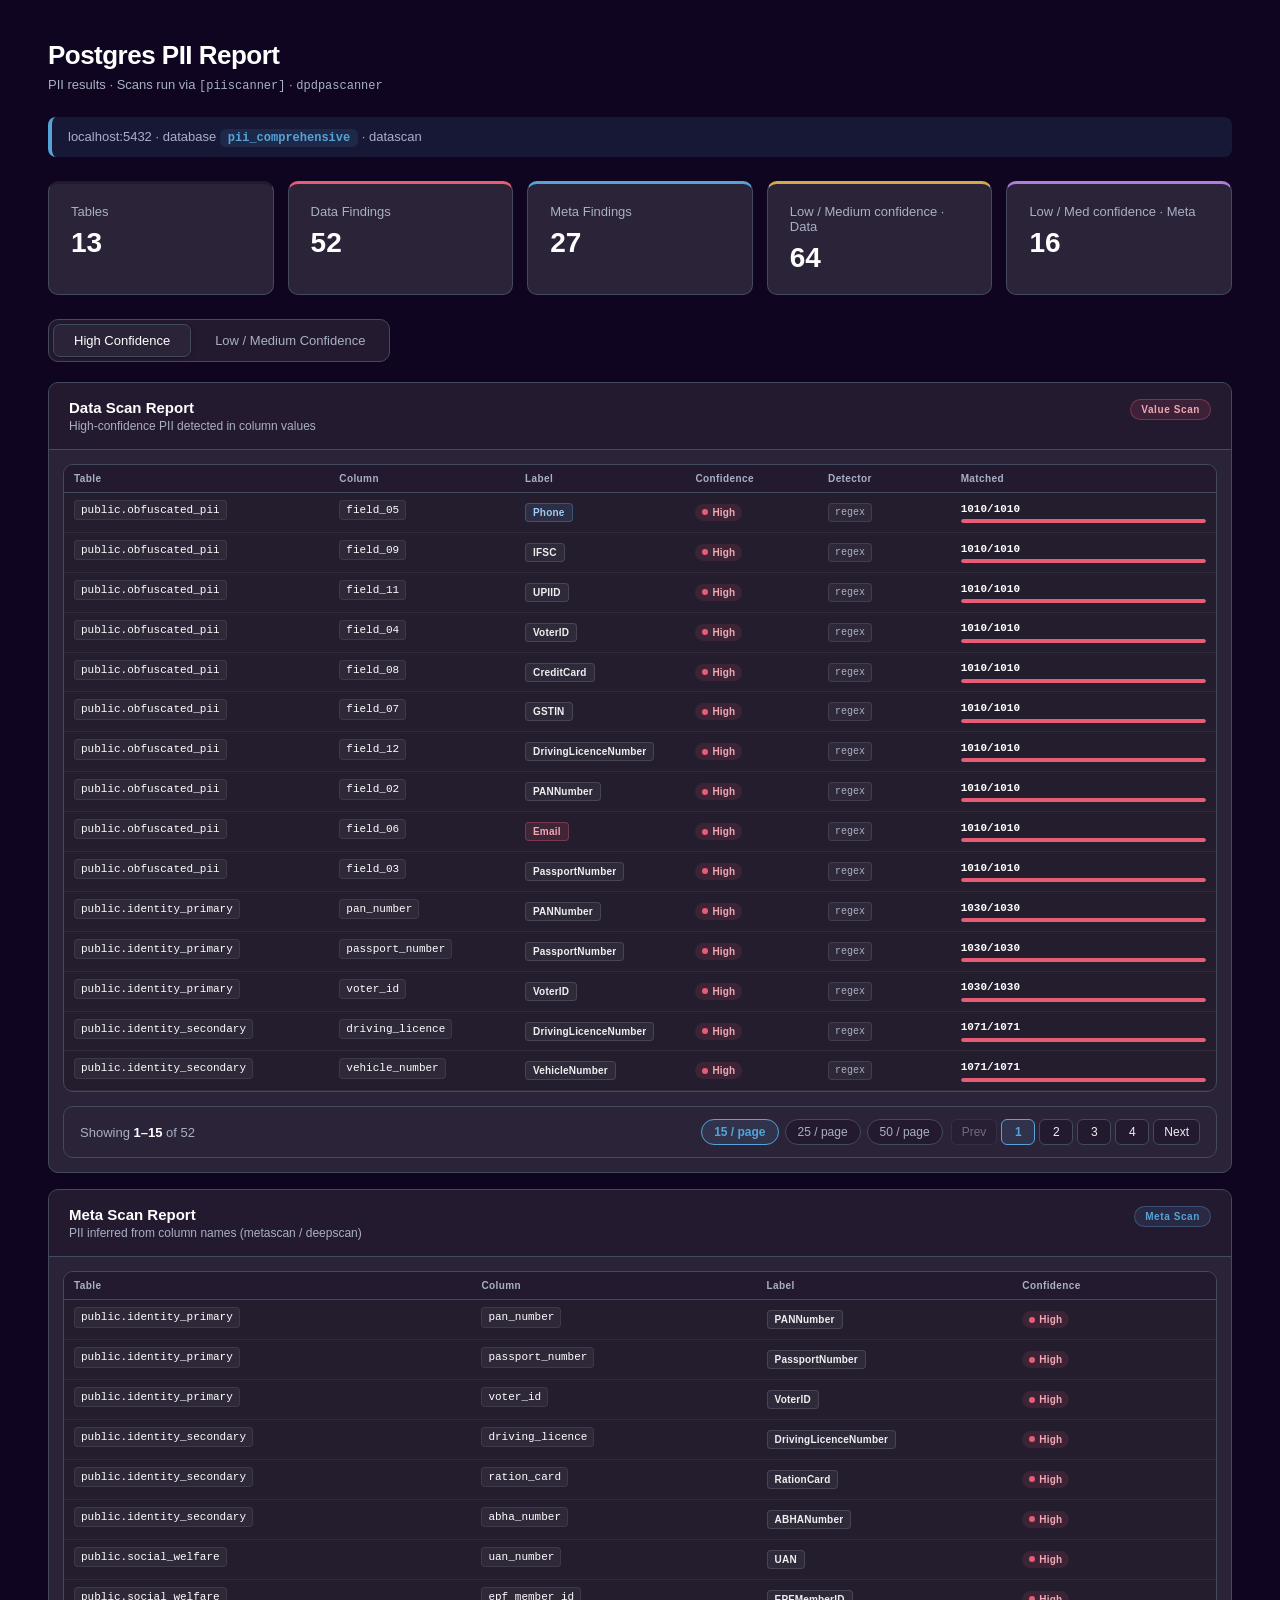
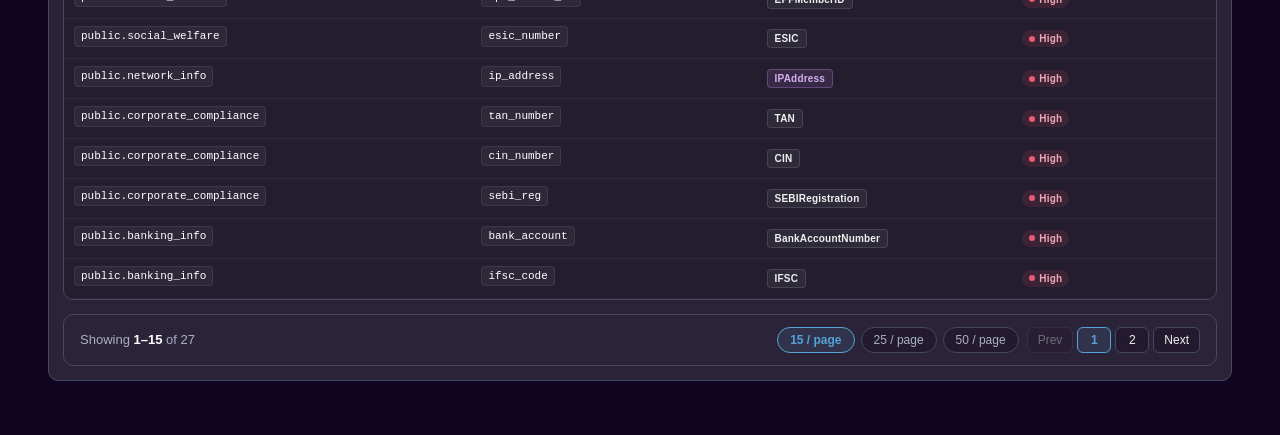
==== commit f58b1596: "minor fixes" ====
--- a/kshield_pii_report.html
+++ b/kshield_pii_report.html
@@ -275,7 +275,7 @@
   </div>
   <div class="stat-card pii-stat--low-data">
     <div class="stat-label">Low / Medium confidence · Data</div>
-    <div class="stat-value">65</div>
+    <div class="stat-value">64</div>
   </div>
   <div class="stat-card pii-stat--low-meta">
     <div class="stat-label">Low / Med confidence · Meta</div>
@@ -316,6 +316,678 @@
           <tbody id="tbody-data">
           
           <tr>
+            <td class="pii-col-table"><code class="pii-fq-name" title="public.obfuscated_pii">public.obfuscated_pii</code></td>
+            <td class="pii-col-column"><code class="pii-col-name">field_05</code></td>
+            <td class="pii-col-label"><span class="pii-label-chip pii-label-chip--phone">Phone</span></td>
+            <td class="pii-col-conf"><span class="pii-conf-badge pii-conf-badge--high">High</span></td>
+            <td class="pii-col-detector"><span class="pii-detector-tag">regex</span></td>
+            <td class="pii-col-matched">
+              <div class="pii-match-cell">
+                <span class="pii-match-ratio">1010/1010</span>
+                <span class="pii-match-bar">
+                  <span class="pii-match-bar-fill pii-match-bar-fill--high" style="width:100%"></span>
+                </span>
+              </div>
+            </td>
+          </tr>
+          
+          <tr>
+            <td class="pii-col-table"><code class="pii-fq-name" title="public.obfuscated_pii">public.obfuscated_pii</code></td>
+            <td class="pii-col-column"><code class="pii-col-name">field_09</code></td>
+            <td class="pii-col-label"><span class="pii-label-chip pii-label-chip--default">IFSC</span></td>
+            <td class="pii-col-conf"><span class="pii-conf-badge pii-conf-badge--high">High</span></td>
+            <td class="pii-col-detector"><span class="pii-detector-tag">regex</span></td>
+            <td class="pii-col-matched">
+              <div class="pii-match-cell">
+                <span class="pii-match-ratio">1010/1010</span>
+                <span class="pii-match-bar">
+                  <span class="pii-match-bar-fill pii-match-bar-fill--high" style="width:100%"></span>
+                </span>
+              </div>
+            </td>
+          </tr>
+          
+          <tr>
+            <td class="pii-col-table"><code class="pii-fq-name" title="public.obfuscated_pii">public.obfuscated_pii</code></td>
+            <td class="pii-col-column"><code class="pii-col-name">field_11</code></td>
+            <td class="pii-col-label"><span class="pii-label-chip pii-label-chip--default">UPIID</span></td>
+            <td class="pii-col-conf"><span class="pii-conf-badge pii-conf-badge--high">High</span></td>
+            <td class="pii-col-detector"><span class="pii-detector-tag">regex</span></td>
+            <td class="pii-col-matched">
+              <div class="pii-match-cell">
+                <span class="pii-match-ratio">1010/1010</span>
+                <span class="pii-match-bar">
+                  <span class="pii-match-bar-fill pii-match-bar-fill--high" style="width:100%"></span>
+                </span>
+              </div>
+            </td>
+          </tr>
+          
+          <tr>
+            <td class="pii-col-table"><code class="pii-fq-name" title="public.obfuscated_pii">public.obfuscated_pii</code></td>
+            <td class="pii-col-column"><code class="pii-col-name">field_04</code></td>
+            <td class="pii-col-label"><span class="pii-label-chip pii-label-chip--default">VoterID</span></td>
+            <td class="pii-col-conf"><span class="pii-conf-badge pii-conf-badge--high">High</span></td>
+            <td class="pii-col-detector"><span class="pii-detector-tag">regex</span></td>
+            <td class="pii-col-matched">
+              <div class="pii-match-cell">
+                <span class="pii-match-ratio">1010/1010</span>
+                <span class="pii-match-bar">
+                  <span class="pii-match-bar-fill pii-match-bar-fill--high" style="width:100%"></span>
+                </span>
+              </div>
+            </td>
+          </tr>
+          
+          <tr>
+            <td class="pii-col-table"><code class="pii-fq-name" title="public.obfuscated_pii">public.obfuscated_pii</code></td>
+            <td class="pii-col-column"><code class="pii-col-name">field_08</code></td>
+            <td class="pii-col-label"><span class="pii-label-chip pii-label-chip--default">CreditCard</span></td>
+            <td class="pii-col-conf"><span class="pii-conf-badge pii-conf-badge--high">High</span></td>
+            <td class="pii-col-detector"><span class="pii-detector-tag">regex</span></td>
+            <td class="pii-col-matched">
+              <div class="pii-match-cell">
+                <span class="pii-match-ratio">1010/1010</span>
+                <span class="pii-match-bar">
+                  <span class="pii-match-bar-fill pii-match-bar-fill--high" style="width:100%"></span>
+                </span>
+              </div>
+            </td>
+          </tr>
+          
+          <tr>
+            <td class="pii-col-table"><code class="pii-fq-name" title="public.obfuscated_pii">public.obfuscated_pii</code></td>
+            <td class="pii-col-column"><code class="pii-col-name">field_07</code></td>
+            <td class="pii-col-label"><span class="pii-label-chip pii-label-chip--default">GSTIN</span></td>
+            <td class="pii-col-conf"><span class="pii-conf-badge pii-conf-badge--high">High</span></td>
+            <td class="pii-col-detector"><span class="pii-detector-tag">regex</span></td>
+            <td class="pii-col-matched">
+              <div class="pii-match-cell">
+                <span class="pii-match-ratio">1010/1010</span>
+                <span class="pii-match-bar">
+                  <span class="pii-match-bar-fill pii-match-bar-fill--high" style="width:100%"></span>
+                </span>
+              </div>
+            </td>
+          </tr>
+          
+          <tr>
+            <td class="pii-col-table"><code class="pii-fq-name" title="public.obfuscated_pii">public.obfuscated_pii</code></td>
+            <td class="pii-col-column"><code class="pii-col-name">field_12</code></td>
+            <td class="pii-col-label"><span class="pii-label-chip pii-label-chip--default">DrivingLicenceNumber</span></td>
+            <td class="pii-col-conf"><span class="pii-conf-badge pii-conf-badge--high">High</span></td>
+            <td class="pii-col-detector"><span class="pii-detector-tag">regex</span></td>
+            <td class="pii-col-matched">
+              <div class="pii-match-cell">
+                <span class="pii-match-ratio">1010/1010</span>
+                <span class="pii-match-bar">
+                  <span class="pii-match-bar-fill pii-match-bar-fill--high" style="width:100%"></span>
+                </span>
+              </div>
+            </td>
+          </tr>
+          
+          <tr>
+            <td class="pii-col-table"><code class="pii-fq-name" title="public.obfuscated_pii">public.obfuscated_pii</code></td>
+            <td class="pii-col-column"><code class="pii-col-name">field_02</code></td>
+            <td class="pii-col-label"><span class="pii-label-chip pii-label-chip--default">PANNumber</span></td>
+            <td class="pii-col-conf"><span class="pii-conf-badge pii-conf-badge--high">High</span></td>
+            <td class="pii-col-detector"><span class="pii-detector-tag">regex</span></td>
+            <td class="pii-col-matched">
+              <div class="pii-match-cell">
+                <span class="pii-match-ratio">1010/1010</span>
+                <span class="pii-match-bar">
+                  <span class="pii-match-bar-fill pii-match-bar-fill--high" style="width:100%"></span>
+                </span>
+              </div>
+            </td>
+          </tr>
+          
+          <tr>
+            <td class="pii-col-table"><code class="pii-fq-name" title="public.obfuscated_pii">public.obfuscated_pii</code></td>
+            <td class="pii-col-column"><code class="pii-col-name">field_06</code></td>
+            <td class="pii-col-label"><span class="pii-label-chip pii-label-chip--email">Email</span></td>
+            <td class="pii-col-conf"><span class="pii-conf-badge pii-conf-badge--high">High</span></td>
+            <td class="pii-col-detector"><span class="pii-detector-tag">regex</span></td>
+            <td class="pii-col-matched">
+              <div class="pii-match-cell">
+                <span class="pii-match-ratio">1010/1010</span>
+                <span class="pii-match-bar">
+                  <span class="pii-match-bar-fill pii-match-bar-fill--high" style="width:100%"></span>
+                </span>
+              </div>
+            </td>
+          </tr>
+          
+          <tr>
+            <td class="pii-col-table"><code class="pii-fq-name" title="public.obfuscated_pii">public.obfuscated_pii</code></td>
+            <td class="pii-col-column"><code class="pii-col-name">field_03</code></td>
+            <td class="pii-col-label"><span class="pii-label-chip pii-label-chip--default">PassportNumber</span></td>
+            <td class="pii-col-conf"><span class="pii-conf-badge pii-conf-badge--high">High</span></td>
+            <td class="pii-col-detector"><span class="pii-detector-tag">regex</span></td>
+            <td class="pii-col-matched">
+              <div class="pii-match-cell">
+                <span class="pii-match-ratio">1010/1010</span>
+                <span class="pii-match-bar">
+                  <span class="pii-match-bar-fill pii-match-bar-fill--high" style="width:100%"></span>
+                </span>
+              </div>
+            </td>
+          </tr>
+          
+          <tr>
+            <td class="pii-col-table"><code class="pii-fq-name" title="public.identity_primary">public.identity_primary</code></td>
+            <td class="pii-col-column"><code class="pii-col-name">pan_number</code></td>
+            <td class="pii-col-label"><span class="pii-label-chip pii-label-chip--default">PANNumber</span></td>
+            <td class="pii-col-conf"><span class="pii-conf-badge pii-conf-badge--high">High</span></td>
+            <td class="pii-col-detector"><span class="pii-detector-tag">regex</span></td>
+            <td class="pii-col-matched">
+              <div class="pii-match-cell">
+                <span class="pii-match-ratio">1030/1030</span>
+                <span class="pii-match-bar">
+                  <span class="pii-match-bar-fill pii-match-bar-fill--high" style="width:100%"></span>
+                </span>
+              </div>
+            </td>
+          </tr>
+          
+          <tr>
+            <td class="pii-col-table"><code class="pii-fq-name" title="public.identity_primary">public.identity_primary</code></td>
+            <td class="pii-col-column"><code class="pii-col-name">passport_number</code></td>
+            <td class="pii-col-label"><span class="pii-label-chip pii-label-chip--default">PassportNumber</span></td>
+            <td class="pii-col-conf"><span class="pii-conf-badge pii-conf-badge--high">High</span></td>
+            <td class="pii-col-detector"><span class="pii-detector-tag">regex</span></td>
+            <td class="pii-col-matched">
+              <div class="pii-match-cell">
+                <span class="pii-match-ratio">1030/1030</span>
+                <span class="pii-match-bar">
+                  <span class="pii-match-bar-fill pii-match-bar-fill--high" style="width:100%"></span>
+                </span>
+              </div>
+            </td>
+          </tr>
+          
+          <tr>
+            <td class="pii-col-table"><code class="pii-fq-name" title="public.identity_primary">public.identity_primary</code></td>
+            <td class="pii-col-column"><code class="pii-col-name">voter_id</code></td>
+            <td class="pii-col-label"><span class="pii-label-chip pii-label-chip--default">VoterID</span></td>
+            <td class="pii-col-conf"><span class="pii-conf-badge pii-conf-badge--high">High</span></td>
+            <td class="pii-col-detector"><span class="pii-detector-tag">regex</span></td>
+            <td class="pii-col-matched">
+              <div class="pii-match-cell">
+                <span class="pii-match-ratio">1030/1030</span>
+                <span class="pii-match-bar">
+                  <span class="pii-match-bar-fill pii-match-bar-fill--high" style="width:100%"></span>
+                </span>
+              </div>
+            </td>
+          </tr>
+          
+          <tr>
+            <td class="pii-col-table"><code class="pii-fq-name" title="public.identity_secondary">public.identity_secondary</code></td>
+            <td class="pii-col-column"><code class="pii-col-name">driving_licence</code></td>
+            <td class="pii-col-label"><span class="pii-label-chip pii-label-chip--default">DrivingLicenceNumber</span></td>
+            <td class="pii-col-conf"><span class="pii-conf-badge pii-conf-badge--high">High</span></td>
+            <td class="pii-col-detector"><span class="pii-detector-tag">regex</span></td>
+            <td class="pii-col-matched">
+              <div class="pii-match-cell">
+                <span class="pii-match-ratio">1071/1071</span>
+                <span class="pii-match-bar">
+                  <span class="pii-match-bar-fill pii-match-bar-fill--high" style="width:100%"></span>
+                </span>
+              </div>
+            </td>
+          </tr>
+          
+          <tr>
+            <td class="pii-col-table"><code class="pii-fq-name" title="public.identity_secondary">public.identity_secondary</code></td>
+            <td class="pii-col-column"><code class="pii-col-name">vehicle_number</code></td>
+            <td class="pii-col-label"><span class="pii-label-chip pii-label-chip--default">VehicleNumber</span></td>
+            <td class="pii-col-conf"><span class="pii-conf-badge pii-conf-badge--high">High</span></td>
+            <td class="pii-col-detector"><span class="pii-detector-tag">regex</span></td>
+            <td class="pii-col-matched">
+              <div class="pii-match-cell">
+                <span class="pii-match-ratio">1071/1071</span>
+                <span class="pii-match-bar">
+                  <span class="pii-match-bar-fill pii-match-bar-fill--high" style="width:100%"></span>
+                </span>
+              </div>
+            </td>
+          </tr>
+          
+          <tr>
+            <td class="pii-col-table"><code class="pii-fq-name" title="public.identity_secondary">public.identity_secondary</code></td>
+            <td class="pii-col-column"><code class="pii-col-name">ration_card</code></td>
+            <td class="pii-col-label"><span class="pii-label-chip pii-label-chip--default">RationCard</span></td>
+            <td class="pii-col-conf"><span class="pii-conf-badge pii-conf-badge--high">High</span></td>
+            <td class="pii-col-detector"><span class="pii-detector-tag">regex</span></td>
+            <td class="pii-col-matched">
+              <div class="pii-match-cell">
+                <span class="pii-match-ratio">1071/1071</span>
+                <span class="pii-match-bar">
+                  <span class="pii-match-bar-fill pii-match-bar-fill--high" style="width:100%"></span>
+                </span>
+              </div>
+            </td>
+          </tr>
+          
+          <tr>
+            <td class="pii-col-table"><code class="pii-fq-name" title="public.identity_secondary">public.identity_secondary</code></td>
+            <td class="pii-col-column"><code class="pii-col-name">abha_number</code></td>
+            <td class="pii-col-label"><span class="pii-label-chip pii-label-chip--default">ABHANumber</span></td>
+            <td class="pii-col-conf"><span class="pii-conf-badge pii-conf-badge--high">High</span></td>
+            <td class="pii-col-detector"><span class="pii-detector-tag">regex</span></td>
+            <td class="pii-col-matched">
+              <div class="pii-match-cell">
+                <span class="pii-match-ratio">1071/1071</span>
+                <span class="pii-match-bar">
+                  <span class="pii-match-bar-fill pii-match-bar-fill--high" style="width:100%"></span>
+                </span>
+              </div>
+            </td>
+          </tr>
+          
+          <tr>
+            <td class="pii-col-table"><code class="pii-fq-name" title="public.payment_cards">public.payment_cards</code></td>
+            <td class="pii-col-column"><code class="pii-col-name">credit_card_raw</code></td>
+            <td class="pii-col-label"><span class="pii-label-chip pii-label-chip--default">CreditCard</span></td>
+            <td class="pii-col-conf"><span class="pii-conf-badge pii-conf-badge--high">High</span></td>
+            <td class="pii-col-detector"><span class="pii-detector-tag">regex</span></td>
+            <td class="pii-col-matched">
+              <div class="pii-match-cell">
+                <span class="pii-match-ratio">1038/1038</span>
+                <span class="pii-match-bar">
+                  <span class="pii-match-bar-fill pii-match-bar-fill--high" style="width:100%"></span>
+                </span>
+              </div>
+            </td>
+          </tr>
+          
+          <tr>
+            <td class="pii-col-table"><code class="pii-fq-name" title="public.payment_cards">public.payment_cards</code></td>
+            <td class="pii-col-column"><code class="pii-col-name">credit_card_spaced</code></td>
+            <td class="pii-col-label"><span class="pii-label-chip pii-label-chip--default">CreditCard</span></td>
+            <td class="pii-col-conf"><span class="pii-conf-badge pii-conf-badge--high">High</span></td>
+            <td class="pii-col-detector"><span class="pii-detector-tag">regex</span></td>
+            <td class="pii-col-matched">
+              <div class="pii-match-cell">
+                <span class="pii-match-ratio">1038/1038</span>
+                <span class="pii-match-bar">
+                  <span class="pii-match-bar-fill pii-match-bar-fill--high" style="width:100%"></span>
+                </span>
+              </div>
+            </td>
+          </tr>
+          
+          <tr>
+            <td class="pii-col-table"><code class="pii-fq-name" title="public.payment_cards">public.payment_cards</code></td>
+            <td class="pii-col-column"><code class="pii-col-name">credit_card_dashed</code></td>
+            <td class="pii-col-label"><span class="pii-label-chip pii-label-chip--default">CreditCard</span></td>
+            <td class="pii-col-conf"><span class="pii-conf-badge pii-conf-badge--high">High</span></td>
+            <td class="pii-col-detector"><span class="pii-detector-tag">regex</span></td>
+            <td class="pii-col-matched">
+              <div class="pii-match-cell">
+                <span class="pii-match-ratio">1038/1038</span>
+                <span class="pii-match-bar">
+                  <span class="pii-match-bar-fill pii-match-bar-fill--high" style="width:100%"></span>
+                </span>
+              </div>
+            </td>
+          </tr>
+          
+          <tr>
+            <td class="pii-col-table"><code class="pii-fq-name" title="public.payment_cards">public.payment_cards</code></td>
+            <td class="pii-col-column"><code class="pii-col-name">cvv_3digit</code></td>
+            <td class="pii-col-label"><span class="pii-label-chip pii-label-chip--default">CVV</span></td>
+            <td class="pii-col-conf"><span class="pii-conf-badge pii-conf-badge--high">High</span></td>
+            <td class="pii-col-detector"><span class="pii-detector-tag">regex</span></td>
+            <td class="pii-col-matched">
+              <div class="pii-match-cell">
+                <span class="pii-match-ratio">1038/1038</span>
+                <span class="pii-match-bar">
+                  <span class="pii-match-bar-fill pii-match-bar-fill--high" style="width:100%"></span>
+                </span>
+              </div>
+            </td>
+          </tr>
+          
+          <tr>
+            <td class="pii-col-table"><code class="pii-fq-name" title="public.payment_cards">public.payment_cards</code></td>
+            <td class="pii-col-column"><code class="pii-col-name">cvv_4digit</code></td>
+            <td class="pii-col-label"><span class="pii-label-chip pii-label-chip--default">CVV</span></td>
+            <td class="pii-col-conf"><span class="pii-conf-badge pii-conf-badge--high">High</span></td>
+            <td class="pii-col-detector"><span class="pii-detector-tag">regex</span></td>
+            <td class="pii-col-matched">
+              <div class="pii-match-cell">
+                <span class="pii-match-ratio">1038/1038</span>
+                <span class="pii-match-bar">
+                  <span class="pii-match-bar-fill pii-match-bar-fill--high" style="width:100%"></span>
+                </span>
+              </div>
+            </td>
+          </tr>
+          
+          <tr>
+            <td class="pii-col-table"><code class="pii-fq-name" title="public.social_welfare">public.social_welfare</code></td>
+            <td class="pii-col-column"><code class="pii-col-name">epf_member_id</code></td>
+            <td class="pii-col-label"><span class="pii-label-chip pii-label-chip--default">EPFMemberID</span></td>
+            <td class="pii-col-conf"><span class="pii-conf-badge pii-conf-badge--high">High</span></td>
+            <td class="pii-col-detector"><span class="pii-detector-tag">regex</span></td>
+            <td class="pii-col-matched">
+              <div class="pii-match-cell">
+                <span class="pii-match-ratio">1000/1000</span>
+                <span class="pii-match-bar">
+                  <span class="pii-match-bar-fill pii-match-bar-fill--high" style="width:100%"></span>
+                </span>
+              </div>
+            </td>
+          </tr>
+          
+          <tr>
+            <td class="pii-col-table"><code class="pii-fq-name" title="public.network_info">public.network_info</code></td>
+            <td class="pii-col-column"><code class="pii-col-name">mac_colon</code></td>
+            <td class="pii-col-label"><span class="pii-label-chip pii-label-chip--address">MacAddress</span></td>
+            <td class="pii-col-conf"><span class="pii-conf-badge pii-conf-badge--high">High</span></td>
+            <td class="pii-col-detector"><span class="pii-detector-tag">regex</span></td>
+            <td class="pii-col-matched">
+              <div class="pii-match-cell">
+                <span class="pii-match-ratio">959/959</span>
+                <span class="pii-match-bar">
+                  <span class="pii-match-bar-fill pii-match-bar-fill--high" style="width:100%"></span>
+                </span>
+              </div>
+            </td>
+          </tr>
+          
+          <tr>
+            <td class="pii-col-table"><code class="pii-fq-name" title="public.network_info">public.network_info</code></td>
+            <td class="pii-col-column"><code class="pii-col-name">ip_address</code></td>
+            <td class="pii-col-label"><span class="pii-label-chip pii-label-chip--address">IPAddress</span></td>
+            <td class="pii-col-conf"><span class="pii-conf-badge pii-conf-badge--high">High</span></td>
+            <td class="pii-col-detector"><span class="pii-detector-tag">regex</span></td>
+            <td class="pii-col-matched">
+              <div class="pii-match-cell">
+                <span class="pii-match-ratio">959/959</span>
+                <span class="pii-match-bar">
+                  <span class="pii-match-bar-fill pii-match-bar-fill--high" style="width:100%"></span>
+                </span>
+              </div>
+            </td>
+          </tr>
+          
+          <tr>
+            <td class="pii-col-table"><code class="pii-fq-name" title="public.network_info">public.network_info</code></td>
+            <td class="pii-col-column"><code class="pii-col-name">ip_with_port</code></td>
+            <td class="pii-col-label"><span class="pii-label-chip pii-label-chip--address">IPAddress</span></td>
+            <td class="pii-col-conf"><span class="pii-conf-badge pii-conf-badge--high">High</span></td>
+            <td class="pii-col-detector"><span class="pii-detector-tag">regex</span></td>
+            <td class="pii-col-matched">
+              <div class="pii-match-cell">
+                <span class="pii-match-ratio">959/959</span>
+                <span class="pii-match-bar">
+                  <span class="pii-match-bar-fill pii-match-bar-fill--high" style="width:100%"></span>
+                </span>
+              </div>
+            </td>
+          </tr>
+          
+          <tr>
+            <td class="pii-col-table"><code class="pii-fq-name" title="public.corporate_compliance">public.corporate_compliance</code></td>
+            <td class="pii-col-column"><code class="pii-col-name">tan_number</code></td>
+            <td class="pii-col-label"><span class="pii-label-chip pii-label-chip--default">TAN</span></td>
+            <td class="pii-col-conf"><span class="pii-conf-badge pii-conf-badge--high">High</span></td>
+            <td class="pii-col-detector"><span class="pii-detector-tag">regex</span></td>
+            <td class="pii-col-matched">
+              <div class="pii-match-cell">
+                <span class="pii-match-ratio">1015/1015</span>
+                <span class="pii-match-bar">
+                  <span class="pii-match-bar-fill pii-match-bar-fill--high" style="width:100%"></span>
+                </span>
+              </div>
+            </td>
+          </tr>
+          
+          <tr>
+            <td class="pii-col-table"><code class="pii-fq-name" title="public.corporate_compliance">public.corporate_compliance</code></td>
+            <td class="pii-col-column"><code class="pii-col-name">cin_number</code></td>
+            <td class="pii-col-label"><span class="pii-label-chip pii-label-chip--default">CIN</span></td>
+            <td class="pii-col-conf"><span class="pii-conf-badge pii-conf-badge--high">High</span></td>
+            <td class="pii-col-detector"><span class="pii-detector-tag">regex</span></td>
+            <td class="pii-col-matched">
+              <div class="pii-match-cell">
+                <span class="pii-match-ratio">1015/1015</span>
+                <span class="pii-match-bar">
+                  <span class="pii-match-bar-fill pii-match-bar-fill--high" style="width:100%"></span>
+                </span>
+              </div>
+            </td>
+          </tr>
+          
+          <tr>
+            <td class="pii-col-table"><code class="pii-fq-name" title="public.corporate_compliance">public.corporate_compliance</code></td>
+            <td class="pii-col-column"><code class="pii-col-name">sebi_reg</code></td>
+            <td class="pii-col-label"><span class="pii-label-chip pii-label-chip--default">SEBIRegistration</span></td>
+            <td class="pii-col-conf"><span class="pii-conf-badge pii-conf-badge--high">High</span></td>
+            <td class="pii-col-detector"><span class="pii-detector-tag">regex</span></td>
+            <td class="pii-col-matched">
+              <div class="pii-match-cell">
+                <span class="pii-match-ratio">1015/1015</span>
+                <span class="pii-match-bar">
+                  <span class="pii-match-bar-fill pii-match-bar-fill--high" style="width:100%"></span>
+                </span>
+              </div>
+            </td>
+          </tr>
+          
+          <tr>
+            <td class="pii-col-table"><code class="pii-fq-name" title="public.corporate_compliance">public.corporate_compliance</code></td>
+            <td class="pii-col-column"><code class="pii-col-name">gstin</code></td>
+            <td class="pii-col-label"><span class="pii-label-chip pii-label-chip--default">GSTIN</span></td>
+            <td class="pii-col-conf"><span class="pii-conf-badge pii-conf-badge--high">High</span></td>
+            <td class="pii-col-detector"><span class="pii-detector-tag">regex</span></td>
+            <td class="pii-col-matched">
+              <div class="pii-match-cell">
+                <span class="pii-match-ratio">1015/1015</span>
+                <span class="pii-match-bar">
+                  <span class="pii-match-bar-fill pii-match-bar-fill--high" style="width:100%"></span>
+                </span>
+              </div>
+            </td>
+          </tr>
+          
+          <tr>
+            <td class="pii-col-table"><code class="pii-fq-name" title="public.banking_info">public.banking_info</code></td>
+            <td class="pii-col-column"><code class="pii-col-name">bank_account</code></td>
+            <td class="pii-col-label"><span class="pii-label-chip pii-label-chip--default">BankAccountNumber</span></td>
+            <td class="pii-col-conf"><span class="pii-conf-badge pii-conf-badge--high">High</span></td>
+            <td class="pii-col-detector"><span class="pii-detector-tag">regex</span></td>
+            <td class="pii-col-matched">
+              <div class="pii-match-cell">
+                <span class="pii-match-ratio">1010/1010</span>
+                <span class="pii-match-bar">
+                  <span class="pii-match-bar-fill pii-match-bar-fill--high" style="width:100%"></span>
+                </span>
+              </div>
+            </td>
+          </tr>
+          
+          <tr>
+            <td class="pii-col-table"><code class="pii-fq-name" title="public.banking_info">public.banking_info</code></td>
+            <td class="pii-col-column"><code class="pii-col-name">ifsc_code</code></td>
+            <td class="pii-col-label"><span class="pii-label-chip pii-label-chip--default">IFSC</span></td>
+            <td class="pii-col-conf"><span class="pii-conf-badge pii-conf-badge--high">High</span></td>
+            <td class="pii-col-detector"><span class="pii-detector-tag">regex</span></td>
+            <td class="pii-col-matched">
+              <div class="pii-match-cell">
+                <span class="pii-match-ratio">1010/1010</span>
+                <span class="pii-match-bar">
+                  <span class="pii-match-bar-fill pii-match-bar-fill--high" style="width:100%"></span>
+                </span>
+              </div>
+            </td>
+          </tr>
+          
+          <tr>
+            <td class="pii-col-table"><code class="pii-fq-name" title="public.banking_info">public.banking_info</code></td>
+            <td class="pii-col-column"><code class="pii-col-name">micr_code</code></td>
+            <td class="pii-col-label"><span class="pii-label-chip pii-label-chip--default">MICRCode</span></td>
+            <td class="pii-col-conf"><span class="pii-conf-badge pii-conf-badge--high">High</span></td>
+            <td class="pii-col-detector"><span class="pii-detector-tag">regex</span></td>
+            <td class="pii-col-matched">
+              <div class="pii-match-cell">
+                <span class="pii-match-ratio">1010/1010</span>
+                <span class="pii-match-bar">
+                  <span class="pii-match-bar-fill pii-match-bar-fill--high" style="width:100%"></span>
+                </span>
+              </div>
+            </td>
+          </tr>
+          
+          <tr>
+            <td class="pii-col-table"><code class="pii-fq-name" title="public.banking_info">public.banking_info</code></td>
+            <td class="pii-col-column"><code class="pii-col-name">cheque_number</code></td>
+            <td class="pii-col-label"><span class="pii-label-chip pii-label-chip--default">ChequeNumber</span></td>
+            <td class="pii-col-conf"><span class="pii-conf-badge pii-conf-badge--high">High</span></td>
+            <td class="pii-col-detector"><span class="pii-detector-tag">regex</span></td>
+            <td class="pii-col-matched">
+              <div class="pii-match-cell">
+                <span class="pii-match-ratio">1010/1010</span>
+                <span class="pii-match-bar">
+                  <span class="pii-match-bar-fill pii-match-bar-fill--high" style="width:100%"></span>
+                </span>
+              </div>
+            </td>
+          </tr>
+          
+          <tr>
+            <td class="pii-col-table"><code class="pii-fq-name" title="public.banking_info">public.banking_info</code></td>
+            <td class="pii-col-column"><code class="pii-col-name">cif_number</code></td>
+            <td class="pii-col-label"><span class="pii-label-chip pii-label-chip--default">CIFNumber</span></td>
+            <td class="pii-col-conf"><span class="pii-conf-badge pii-conf-badge--high">High</span></td>
+            <td class="pii-col-detector"><span class="pii-detector-tag">regex</span></td>
+            <td class="pii-col-matched">
+              <div class="pii-match-cell">
+                <span class="pii-match-ratio">1010/1010</span>
+                <span class="pii-match-bar">
+                  <span class="pii-match-bar-fill pii-match-bar-fill--high" style="width:100%"></span>
+                </span>
+              </div>
+            </td>
+          </tr>
+          
+          <tr>
+            <td class="pii-col-table"><code class="pii-fq-name" title="public.banking_info">public.banking_info</code></td>
+            <td class="pii-col-column"><code class="pii-col-name">demat_account</code></td>
+            <td class="pii-col-label"><span class="pii-label-chip pii-label-chip--default">DematAccountNumber</span></td>
+            <td class="pii-col-conf"><span class="pii-conf-badge pii-conf-badge--high">High</span></td>
+            <td class="pii-col-detector"><span class="pii-detector-tag">regex</span></td>
+            <td class="pii-col-matched">
+              <div class="pii-match-cell">
+                <span class="pii-match-ratio">1010/1010</span>
+                <span class="pii-match-bar">
+                  <span class="pii-match-bar-fill pii-match-bar-fill--high" style="width:100%"></span>
+                </span>
+              </div>
+            </td>
+          </tr>
+          
+          <tr>
+            <td class="pii-col-table"><code class="pii-fq-name" title="public.legacy_mixed">public.legacy_mixed</code></td>
+            <td class="pii-col-column"><code class="pii-col-name">ref_c</code></td>
+            <td class="pii-col-label"><span class="pii-label-chip pii-label-chip--default">GSTIN</span></td>
+            <td class="pii-col-conf"><span class="pii-conf-badge pii-conf-badge--high">High</span></td>
+            <td class="pii-col-detector"><span class="pii-detector-tag">regex</span></td>
+            <td class="pii-col-matched">
+              <div class="pii-match-cell">
+                <span class="pii-match-ratio">1026/1026</span>
+                <span class="pii-match-bar">
+                  <span class="pii-match-bar-fill pii-match-bar-fill--high" style="width:100%"></span>
+                </span>
+              </div>
+            </td>
+          </tr>
+          
+          <tr>
+            <td class="pii-col-table"><code class="pii-fq-name" title="public.legacy_mixed">public.legacy_mixed</code></td>
+            <td class="pii-col-column"><code class="pii-col-name">ref_d</code></td>
+            <td class="pii-col-label"><span class="pii-label-chip pii-label-chip--phone">Phone</span></td>
+            <td class="pii-col-conf"><span class="pii-conf-badge pii-conf-badge--high">High</span></td>
+            <td class="pii-col-detector"><span class="pii-detector-tag">regex</span></td>
+            <td class="pii-col-matched">
+              <div class="pii-match-cell">
+                <span class="pii-match-ratio">1026/1026</span>
+                <span class="pii-match-bar">
+                  <span class="pii-match-bar-fill pii-match-bar-fill--high" style="width:100%"></span>
+                </span>
+              </div>
+            </td>
+          </tr>
+          
+          <tr>
+            <td class="pii-col-table"><code class="pii-fq-name" title="public.legacy_mixed">public.legacy_mixed</code></td>
+            <td class="pii-col-column"><code class="pii-col-name">ref_e</code></td>
+            <td class="pii-col-label"><span class="pii-label-chip pii-label-chip--email">Email</span></td>
+            <td class="pii-col-conf"><span class="pii-conf-badge pii-conf-badge--high">High</span></td>
+            <td class="pii-col-detector"><span class="pii-detector-tag">regex</span></td>
+            <td class="pii-col-matched">
+              <div class="pii-match-cell">
+                <span class="pii-match-ratio">1026/1026</span>
+                <span class="pii-match-bar">
+                  <span class="pii-match-bar-fill pii-match-bar-fill--high" style="width:100%"></span>
+                </span>
+              </div>
+            </td>
+          </tr>
+          
+          <tr>
+            <td class="pii-col-table"><code class="pii-fq-name" title="public.legacy_mixed">public.legacy_mixed</code></td>
+            <td class="pii-col-column"><code class="pii-col-name">ref_f</code></td>
+            <td class="pii-col-label"><span class="pii-label-chip pii-label-chip--default">CreditCard</span></td>
+            <td class="pii-col-conf"><span class="pii-conf-badge pii-conf-badge--high">High</span></td>
+            <td class="pii-col-detector"><span class="pii-detector-tag">regex</span></td>
+            <td class="pii-col-matched">
+              <div class="pii-match-cell">
+                <span class="pii-match-ratio">1026/1026</span>
+                <span class="pii-match-bar">
+                  <span class="pii-match-bar-fill pii-match-bar-fill--high" style="width:100%"></span>
+                </span>
+              </div>
+            </td>
+          </tr>
+          
+          <tr>
+            <td class="pii-col-table"><code class="pii-fq-name" title="public.legacy_mixed">public.legacy_mixed</code></td>
+            <td class="pii-col-column"><code class="pii-col-name">ref_g</code></td>
+            <td class="pii-col-label"><span class="pii-label-chip pii-label-chip--default">UPIID</span></td>
+            <td class="pii-col-conf"><span class="pii-conf-badge pii-conf-badge--high">High</span></td>
+            <td class="pii-col-detector"><span class="pii-detector-tag">regex</span></td>
+            <td class="pii-col-matched">
+              <div class="pii-match-cell">
+                <span class="pii-match-ratio">1026/1026</span>
+                <span class="pii-match-bar">
+                  <span class="pii-match-bar-fill pii-match-bar-fill--high" style="width:100%"></span>
+                </span>
+              </div>
+            </td>
+          </tr>
+          
+          <tr>
+            <td class="pii-col-table"><code class="pii-fq-name" title="public.legacy_mixed">public.legacy_mixed</code></td>
+            <td class="pii-col-column"><code class="pii-col-name">ref_b</code></td>
+            <td class="pii-col-label"><span class="pii-label-chip pii-label-chip--default">PANNumber</span></td>
+            <td class="pii-col-conf"><span class="pii-conf-badge pii-conf-badge--high">High</span></td>
+            <td class="pii-col-detector"><span class="pii-detector-tag">regex</span></td>
+            <td class="pii-col-matched">
+              <div class="pii-match-cell">
+                <span class="pii-match-ratio">1026/1026</span>
+                <span class="pii-match-bar">
+                  <span class="pii-match-bar-fill pii-match-bar-fill--high" style="width:100%"></span>
+                </span>
+              </div>
+            </td>
+          </tr>
+          
+          <tr>
             <td class="pii-col-table"><code class="pii-fq-name" title="public.contact_info">public.contact_info</code></td>
             <td class="pii-col-column"><code class="pii-col-name">phone_plain</code></td>
             <td class="pii-col-label"><span class="pii-label-chip pii-label-chip--phone">Phone</span></td>
@@ -323,7 +995,39 @@
             <td class="pii-col-detector"><span class="pii-detector-tag">regex</span></td>
             <td class="pii-col-matched">
               <div class="pii-match-cell">
-                <span class="pii-match-ratio">969/969</span>
+                <span class="pii-match-ratio">1011/1011</span>
+                <span class="pii-match-bar">
+                  <span class="pii-match-bar-fill pii-match-bar-fill--high" style="width:100%"></span>
+                </span>
+              </div>
+            </td>
+          </tr>
+          
+          <tr>
+            <td class="pii-col-table"><code class="pii-fq-name" title="public.contact_info">public.contact_info</code></td>
+            <td class="pii-col-column"><code class="pii-col-name">email_dots</code></td>
+            <td class="pii-col-label"><span class="pii-label-chip pii-label-chip--email">Email</span></td>
+            <td class="pii-col-conf"><span class="pii-conf-badge pii-conf-badge--high">High</span></td>
+            <td class="pii-col-detector"><span class="pii-detector-tag">regex</span></td>
+            <td class="pii-col-matched">
+              <div class="pii-match-cell">
+                <span class="pii-match-ratio">1011/1011</span>
+                <span class="pii-match-bar">
+                  <span class="pii-match-bar-fill pii-match-bar-fill--high" style="width:100%"></span>
+                </span>
+              </div>
+            </td>
+          </tr>
+          
+          <tr>
+            <td class="pii-col-table"><code class="pii-fq-name" title="public.contact_info">public.contact_info</code></td>
+            <td class="pii-col-column"><code class="pii-col-name">email_basic</code></td>
+            <td class="pii-col-label"><span class="pii-label-chip pii-label-chip--email">Email</span></td>
+            <td class="pii-col-conf"><span class="pii-conf-badge pii-conf-badge--high">High</span></td>
+            <td class="pii-col-detector"><span class="pii-detector-tag">regex</span></td>
+            <td class="pii-col-matched">
+              <div class="pii-match-cell">
+                <span class="pii-match-ratio">1011/1011</span>
                 <span class="pii-match-bar">
                   <span class="pii-match-bar-fill pii-match-bar-fill--high" style="width:100%"></span>
                 </span>
@@ -339,7 +1043,7 @@
             <td class="pii-col-detector"><span class="pii-detector-tag">regex</span></td>
             <td class="pii-col-matched">
               <div class="pii-match-cell">
-                <span class="pii-match-ratio">969/969</span>
+                <span class="pii-match-ratio">1011/1011</span>
                 <span class="pii-match-bar">
                   <span class="pii-match-bar-fill pii-match-bar-fill--high" style="width:100%"></span>
                 </span>
@@ -355,7 +1059,7 @@
             <td class="pii-col-detector"><span class="pii-detector-tag">regex</span></td>
             <td class="pii-col-matched">
               <div class="pii-match-cell">
-                <span class="pii-match-ratio">969/969</span>
+                <span class="pii-match-ratio">1011/1011</span>
                 <span class="pii-match-bar">
                   <span class="pii-match-bar-fill pii-match-bar-fill--high" style="width:100%"></span>
                 </span>
@@ -371,311 +1075,7 @@
             <td class="pii-col-detector"><span class="pii-detector-tag">regex</span></td>
             <td class="pii-col-matched">
               <div class="pii-match-cell">
-                <span class="pii-match-ratio">969/969</span>
-                <span class="pii-match-bar">
-                  <span class="pii-match-bar-fill pii-match-bar-fill--high" style="width:100%"></span>
-                </span>
-              </div>
-            </td>
-          </tr>
-          
-          <tr>
-            <td class="pii-col-table"><code class="pii-fq-name" title="public.contact_info">public.contact_info</code></td>
-            <td class="pii-col-column"><code class="pii-col-name">email_basic</code></td>
-            <td class="pii-col-label"><span class="pii-label-chip pii-label-chip--email">Email</span></td>
-            <td class="pii-col-conf"><span class="pii-conf-badge pii-conf-badge--high">High</span></td>
-            <td class="pii-col-detector"><span class="pii-detector-tag">regex</span></td>
-            <td class="pii-col-matched">
-              <div class="pii-match-cell">
-                <span class="pii-match-ratio">969/969</span>
-                <span class="pii-match-bar">
-                  <span class="pii-match-bar-fill pii-match-bar-fill--high" style="width:100%"></span>
-                </span>
-              </div>
-            </td>
-          </tr>
-          
-          <tr>
-            <td class="pii-col-table"><code class="pii-fq-name" title="public.contact_info">public.contact_info</code></td>
-            <td class="pii-col-column"><code class="pii-col-name">email_dots</code></td>
-            <td class="pii-col-label"><span class="pii-label-chip pii-label-chip--email">Email</span></td>
-            <td class="pii-col-conf"><span class="pii-conf-badge pii-conf-badge--high">High</span></td>
-            <td class="pii-col-detector"><span class="pii-detector-tag">regex</span></td>
-            <td class="pii-col-matched">
-              <div class="pii-match-cell">
-                <span class="pii-match-ratio">969/969</span>
-                <span class="pii-match-bar">
-                  <span class="pii-match-bar-fill pii-match-bar-fill--high" style="width:100%"></span>
-                </span>
-              </div>
-            </td>
-          </tr>
-          
-          <tr>
-            <td class="pii-col-table"><code class="pii-fq-name" title="public.banking_info">public.banking_info</code></td>
-            <td class="pii-col-column"><code class="pii-col-name">cheque_number</code></td>
-            <td class="pii-col-label"><span class="pii-label-chip pii-label-chip--default">ChequeNumber</span></td>
-            <td class="pii-col-conf"><span class="pii-conf-badge pii-conf-badge--high">High</span></td>
-            <td class="pii-col-detector"><span class="pii-detector-tag">regex</span></td>
-            <td class="pii-col-matched">
-              <div class="pii-match-cell">
-                <span class="pii-match-ratio">958/958</span>
-                <span class="pii-match-bar">
-                  <span class="pii-match-bar-fill pii-match-bar-fill--high" style="width:100%"></span>
-                </span>
-              </div>
-            </td>
-          </tr>
-          
-          <tr>
-            <td class="pii-col-table"><code class="pii-fq-name" title="public.banking_info">public.banking_info</code></td>
-            <td class="pii-col-column"><code class="pii-col-name">cif_number</code></td>
-            <td class="pii-col-label"><span class="pii-label-chip pii-label-chip--default">CIFNumber</span></td>
-            <td class="pii-col-conf"><span class="pii-conf-badge pii-conf-badge--high">High</span></td>
-            <td class="pii-col-detector"><span class="pii-detector-tag">regex</span></td>
-            <td class="pii-col-matched">
-              <div class="pii-match-cell">
-                <span class="pii-match-ratio">958/958</span>
-                <span class="pii-match-bar">
-                  <span class="pii-match-bar-fill pii-match-bar-fill--high" style="width:100%"></span>
-                </span>
-              </div>
-            </td>
-          </tr>
-          
-          <tr>
-            <td class="pii-col-table"><code class="pii-fq-name" title="public.banking_info">public.banking_info</code></td>
-            <td class="pii-col-column"><code class="pii-col-name">demat_account</code></td>
-            <td class="pii-col-label"><span class="pii-label-chip pii-label-chip--default">DematAccountNumber</span></td>
-            <td class="pii-col-conf"><span class="pii-conf-badge pii-conf-badge--high">High</span></td>
-            <td class="pii-col-detector"><span class="pii-detector-tag">regex</span></td>
-            <td class="pii-col-matched">
-              <div class="pii-match-cell">
-                <span class="pii-match-ratio">958/958</span>
-                <span class="pii-match-bar">
-                  <span class="pii-match-bar-fill pii-match-bar-fill--high" style="width:100%"></span>
-                </span>
-              </div>
-            </td>
-          </tr>
-          
-          <tr>
-            <td class="pii-col-table"><code class="pii-fq-name" title="public.banking_info">public.banking_info</code></td>
-            <td class="pii-col-column"><code class="pii-col-name">bank_account</code></td>
-            <td class="pii-col-label"><span class="pii-label-chip pii-label-chip--default">BankAccountNumber</span></td>
-            <td class="pii-col-conf"><span class="pii-conf-badge pii-conf-badge--high">High</span></td>
-            <td class="pii-col-detector"><span class="pii-detector-tag">regex</span></td>
-            <td class="pii-col-matched">
-              <div class="pii-match-cell">
-                <span class="pii-match-ratio">958/958</span>
-                <span class="pii-match-bar">
-                  <span class="pii-match-bar-fill pii-match-bar-fill--high" style="width:100%"></span>
-                </span>
-              </div>
-            </td>
-          </tr>
-          
-          <tr>
-            <td class="pii-col-table"><code class="pii-fq-name" title="public.banking_info">public.banking_info</code></td>
-            <td class="pii-col-column"><code class="pii-col-name">ifsc_code</code></td>
-            <td class="pii-col-label"><span class="pii-label-chip pii-label-chip--default">IFSC</span></td>
-            <td class="pii-col-conf"><span class="pii-conf-badge pii-conf-badge--high">High</span></td>
-            <td class="pii-col-detector"><span class="pii-detector-tag">regex</span></td>
-            <td class="pii-col-matched">
-              <div class="pii-match-cell">
-                <span class="pii-match-ratio">958/958</span>
-                <span class="pii-match-bar">
-                  <span class="pii-match-bar-fill pii-match-bar-fill--high" style="width:100%"></span>
-                </span>
-              </div>
-            </td>
-          </tr>
-          
-          <tr>
-            <td class="pii-col-table"><code class="pii-fq-name" title="public.banking_info">public.banking_info</code></td>
-            <td class="pii-col-column"><code class="pii-col-name">micr_code</code></td>
-            <td class="pii-col-label"><span class="pii-label-chip pii-label-chip--default">MICRCode</span></td>
-            <td class="pii-col-conf"><span class="pii-conf-badge pii-conf-badge--high">High</span></td>
-            <td class="pii-col-detector"><span class="pii-detector-tag">regex</span></td>
-            <td class="pii-col-matched">
-              <div class="pii-match-cell">
-                <span class="pii-match-ratio">958/958</span>
-                <span class="pii-match-bar">
-                  <span class="pii-match-bar-fill pii-match-bar-fill--high" style="width:100%"></span>
-                </span>
-              </div>
-            </td>
-          </tr>
-          
-          <tr>
-            <td class="pii-col-table"><code class="pii-fq-name" title="public.social_welfare">public.social_welfare</code></td>
-            <td class="pii-col-column"><code class="pii-col-name">epf_member_id</code></td>
-            <td class="pii-col-label"><span class="pii-label-chip pii-label-chip--default">EPFMemberID</span></td>
-            <td class="pii-col-conf"><span class="pii-conf-badge pii-conf-badge--high">High</span></td>
-            <td class="pii-col-detector"><span class="pii-detector-tag">regex</span></td>
-            <td class="pii-col-matched">
-              <div class="pii-match-cell">
-                <span class="pii-match-ratio">964/964</span>
-                <span class="pii-match-bar">
-                  <span class="pii-match-bar-fill pii-match-bar-fill--high" style="width:100%"></span>
-                </span>
-              </div>
-            </td>
-          </tr>
-          
-          <tr>
-            <td class="pii-col-table"><code class="pii-fq-name" title="public.identity_primary">public.identity_primary</code></td>
-            <td class="pii-col-column"><code class="pii-col-name">passport_number</code></td>
-            <td class="pii-col-label"><span class="pii-label-chip pii-label-chip--default">PassportNumber</span></td>
-            <td class="pii-col-conf"><span class="pii-conf-badge pii-conf-badge--high">High</span></td>
-            <td class="pii-col-detector"><span class="pii-detector-tag">regex</span></td>
-            <td class="pii-col-matched">
-              <div class="pii-match-cell">
-                <span class="pii-match-ratio">1041/1041</span>
-                <span class="pii-match-bar">
-                  <span class="pii-match-bar-fill pii-match-bar-fill--high" style="width:100%"></span>
-                </span>
-              </div>
-            </td>
-          </tr>
-          
-          <tr>
-            <td class="pii-col-table"><code class="pii-fq-name" title="public.identity_primary">public.identity_primary</code></td>
-            <td class="pii-col-column"><code class="pii-col-name">voter_id</code></td>
-            <td class="pii-col-label"><span class="pii-label-chip pii-label-chip--default">VoterID</span></td>
-            <td class="pii-col-conf"><span class="pii-conf-badge pii-conf-badge--high">High</span></td>
-            <td class="pii-col-detector"><span class="pii-detector-tag">regex</span></td>
-            <td class="pii-col-matched">
-              <div class="pii-match-cell">
-                <span class="pii-match-ratio">1041/1041</span>
-                <span class="pii-match-bar">
-                  <span class="pii-match-bar-fill pii-match-bar-fill--high" style="width:100%"></span>
-                </span>
-              </div>
-            </td>
-          </tr>
-          
-          <tr>
-            <td class="pii-col-table"><code class="pii-fq-name" title="public.identity_primary">public.identity_primary</code></td>
-            <td class="pii-col-column"><code class="pii-col-name">pan_number</code></td>
-            <td class="pii-col-label"><span class="pii-label-chip pii-label-chip--default">PANNumber</span></td>
-            <td class="pii-col-conf"><span class="pii-conf-badge pii-conf-badge--high">High</span></td>
-            <td class="pii-col-detector"><span class="pii-detector-tag">regex</span></td>
-            <td class="pii-col-matched">
-              <div class="pii-match-cell">
-                <span class="pii-match-ratio">1041/1041</span>
-                <span class="pii-match-bar">
-                  <span class="pii-match-bar-fill pii-match-bar-fill--high" style="width:100%"></span>
-                </span>
-              </div>
-            </td>
-          </tr>
-          
-          <tr>
-            <td class="pii-col-table"><code class="pii-fq-name" title="public.network_info">public.network_info</code></td>
-            <td class="pii-col-column"><code class="pii-col-name">ip_address</code></td>
-            <td class="pii-col-label"><span class="pii-label-chip pii-label-chip--address">IPAddress</span></td>
-            <td class="pii-col-conf"><span class="pii-conf-badge pii-conf-badge--high">High</span></td>
-            <td class="pii-col-detector"><span class="pii-detector-tag">regex</span></td>
-            <td class="pii-col-matched">
-              <div class="pii-match-cell">
-                <span class="pii-match-ratio">978/978</span>
-                <span class="pii-match-bar">
-                  <span class="pii-match-bar-fill pii-match-bar-fill--high" style="width:100%"></span>
-                </span>
-              </div>
-            </td>
-          </tr>
-          
-          <tr>
-            <td class="pii-col-table"><code class="pii-fq-name" title="public.network_info">public.network_info</code></td>
-            <td class="pii-col-column"><code class="pii-col-name">ip_with_port</code></td>
-            <td class="pii-col-label"><span class="pii-label-chip pii-label-chip--address">IPAddress</span></td>
-            <td class="pii-col-conf"><span class="pii-conf-badge pii-conf-badge--high">High</span></td>
-            <td class="pii-col-detector"><span class="pii-detector-tag">regex</span></td>
-            <td class="pii-col-matched">
-              <div class="pii-match-cell">
-                <span class="pii-match-ratio">978/978</span>
-                <span class="pii-match-bar">
-                  <span class="pii-match-bar-fill pii-match-bar-fill--high" style="width:100%"></span>
-                </span>
-              </div>
-            </td>
-          </tr>
-          
-          <tr>
-            <td class="pii-col-table"><code class="pii-fq-name" title="public.network_info">public.network_info</code></td>
-            <td class="pii-col-column"><code class="pii-col-name">mac_colon</code></td>
-            <td class="pii-col-label"><span class="pii-label-chip pii-label-chip--address">MacAddress</span></td>
-            <td class="pii-col-conf"><span class="pii-conf-badge pii-conf-badge--high">High</span></td>
-            <td class="pii-col-detector"><span class="pii-detector-tag">regex</span></td>
-            <td class="pii-col-matched">
-              <div class="pii-match-cell">
-                <span class="pii-match-ratio">978/978</span>
-                <span class="pii-match-bar">
-                  <span class="pii-match-bar-fill pii-match-bar-fill--high" style="width:100%"></span>
-                </span>
-              </div>
-            </td>
-          </tr>
-          
-          <tr>
-            <td class="pii-col-table"><code class="pii-fq-name" title="public.corporate_compliance">public.corporate_compliance</code></td>
-            <td class="pii-col-column"><code class="pii-col-name">gstin</code></td>
-            <td class="pii-col-label"><span class="pii-label-chip pii-label-chip--default">GSTIN</span></td>
-            <td class="pii-col-conf"><span class="pii-conf-badge pii-conf-badge--high">High</span></td>
-            <td class="pii-col-detector"><span class="pii-detector-tag">regex</span></td>
-            <td class="pii-col-matched">
-              <div class="pii-match-cell">
-                <span class="pii-match-ratio">999/999</span>
-                <span class="pii-match-bar">
-                  <span class="pii-match-bar-fill pii-match-bar-fill--high" style="width:100%"></span>
-                </span>
-              </div>
-            </td>
-          </tr>
-          
-          <tr>
-            <td class="pii-col-table"><code class="pii-fq-name" title="public.corporate_compliance">public.corporate_compliance</code></td>
-            <td class="pii-col-column"><code class="pii-col-name">tan_number</code></td>
-            <td class="pii-col-label"><span class="pii-label-chip pii-label-chip--default">TAN</span></td>
-            <td class="pii-col-conf"><span class="pii-conf-badge pii-conf-badge--high">High</span></td>
-            <td class="pii-col-detector"><span class="pii-detector-tag">regex</span></td>
-            <td class="pii-col-matched">
-              <div class="pii-match-cell">
-                <span class="pii-match-ratio">999/999</span>
-                <span class="pii-match-bar">
-                  <span class="pii-match-bar-fill pii-match-bar-fill--high" style="width:100%"></span>
-                </span>
-              </div>
-            </td>
-          </tr>
-          
-          <tr>
-            <td class="pii-col-table"><code class="pii-fq-name" title="public.corporate_compliance">public.corporate_compliance</code></td>
-            <td class="pii-col-column"><code class="pii-col-name">cin_number</code></td>
-            <td class="pii-col-label"><span class="pii-label-chip pii-label-chip--default">CIN</span></td>
-            <td class="pii-col-conf"><span class="pii-conf-badge pii-conf-badge--high">High</span></td>
-            <td class="pii-col-detector"><span class="pii-detector-tag">regex</span></td>
-            <td class="pii-col-matched">
-              <div class="pii-match-cell">
-                <span class="pii-match-ratio">999/999</span>
-                <span class="pii-match-bar">
-                  <span class="pii-match-bar-fill pii-match-bar-fill--high" style="width:100%"></span>
-                </span>
-              </div>
-            </td>
-          </tr>
-          
-          <tr>
-            <td class="pii-col-table"><code class="pii-fq-name" title="public.corporate_compliance">public.corporate_compliance</code></td>
-            <td class="pii-col-column"><code class="pii-col-name">sebi_reg</code></td>
-            <td class="pii-col-label"><span class="pii-label-chip pii-label-chip--default">SEBIRegistration</span></td>
-            <td class="pii-col-conf"><span class="pii-conf-badge pii-conf-badge--high">High</span></td>
-            <td class="pii-col-detector"><span class="pii-detector-tag">regex</span></td>
-            <td class="pii-col-matched">
-              <div class="pii-match-cell">
-                <span class="pii-match-ratio">999/999</span>
+                <span class="pii-match-ratio">1011/1011</span>
                 <span class="pii-match-bar">
                   <span class="pii-match-bar-fill pii-match-bar-fill--high" style="width:100%"></span>
                 </span>
@@ -691,7 +1091,7 @@
             <td class="pii-col-detector"><span class="pii-detector-tag">regex</span></td>
             <td class="pii-col-matched">
               <div class="pii-match-cell">
-                <span class="pii-match-ratio">1041/1041</span>
+                <span class="pii-match-ratio">998/998</span>
                 <span class="pii-match-bar">
                   <span class="pii-match-bar-fill pii-match-bar-fill--high" style="width:100%"></span>
                 </span>
@@ -707,7 +1107,7 @@
             <td class="pii-col-detector"><span class="pii-detector-tag">regex</span></td>
             <td class="pii-col-matched">
               <div class="pii-match-cell">
-                <span class="pii-match-ratio">1041/1041</span>
+                <span class="pii-match-ratio">998/998</span>
                 <span class="pii-match-bar">
                   <span class="pii-match-bar-fill pii-match-bar-fill--high" style="width:100%"></span>
                 </span>
@@ -723,7 +1123,7 @@
             <td class="pii-col-detector"><span class="pii-detector-tag">regex</span></td>
             <td class="pii-col-matched">
               <div class="pii-match-cell">
-                <span class="pii-match-ratio">1041/1041</span>
+                <span class="pii-match-ratio">998/998</span>
                 <span class="pii-match-bar">
                   <span class="pii-match-bar-fill pii-match-bar-fill--high" style="width:100%"></span>
                 </span>
@@ -739,407 +1139,7 @@
             <td class="pii-col-detector"><span class="pii-detector-tag">regex</span></td>
             <td class="pii-col-matched">
               <div class="pii-match-cell">
-                <span class="pii-match-ratio">1041/1041</span>
-                <span class="pii-match-bar">
-                  <span class="pii-match-bar-fill pii-match-bar-fill--high" style="width:100%"></span>
-                </span>
-              </div>
-            </td>
-          </tr>
-          
-          <tr>
-            <td class="pii-col-table"><code class="pii-fq-name" title="public.identity_secondary">public.identity_secondary</code></td>
-            <td class="pii-col-column"><code class="pii-col-name">ration_card</code></td>
-            <td class="pii-col-label"><span class="pii-label-chip pii-label-chip--default">RationCard</span></td>
-            <td class="pii-col-conf"><span class="pii-conf-badge pii-conf-badge--high">High</span></td>
-            <td class="pii-col-detector"><span class="pii-detector-tag">regex</span></td>
-            <td class="pii-col-matched">
-              <div class="pii-match-cell">
-                <span class="pii-match-ratio">1013/1013</span>
-                <span class="pii-match-bar">
-                  <span class="pii-match-bar-fill pii-match-bar-fill--high" style="width:100%"></span>
-                </span>
-              </div>
-            </td>
-          </tr>
-          
-          <tr>
-            <td class="pii-col-table"><code class="pii-fq-name" title="public.identity_secondary">public.identity_secondary</code></td>
-            <td class="pii-col-column"><code class="pii-col-name">abha_number</code></td>
-            <td class="pii-col-label"><span class="pii-label-chip pii-label-chip--default">ABHANumber</span></td>
-            <td class="pii-col-conf"><span class="pii-conf-badge pii-conf-badge--high">High</span></td>
-            <td class="pii-col-detector"><span class="pii-detector-tag">regex</span></td>
-            <td class="pii-col-matched">
-              <div class="pii-match-cell">
-                <span class="pii-match-ratio">1013/1013</span>
-                <span class="pii-match-bar">
-                  <span class="pii-match-bar-fill pii-match-bar-fill--high" style="width:100%"></span>
-                </span>
-              </div>
-            </td>
-          </tr>
-          
-          <tr>
-            <td class="pii-col-table"><code class="pii-fq-name" title="public.identity_secondary">public.identity_secondary</code></td>
-            <td class="pii-col-column"><code class="pii-col-name">driving_licence</code></td>
-            <td class="pii-col-label"><span class="pii-label-chip pii-label-chip--default">DrivingLicenceNumber</span></td>
-            <td class="pii-col-conf"><span class="pii-conf-badge pii-conf-badge--high">High</span></td>
-            <td class="pii-col-detector"><span class="pii-detector-tag">regex</span></td>
-            <td class="pii-col-matched">
-              <div class="pii-match-cell">
-                <span class="pii-match-ratio">1013/1013</span>
-                <span class="pii-match-bar">
-                  <span class="pii-match-bar-fill pii-match-bar-fill--high" style="width:100%"></span>
-                </span>
-              </div>
-            </td>
-          </tr>
-          
-          <tr>
-            <td class="pii-col-table"><code class="pii-fq-name" title="public.identity_secondary">public.identity_secondary</code></td>
-            <td class="pii-col-column"><code class="pii-col-name">vehicle_number</code></td>
-            <td class="pii-col-label"><span class="pii-label-chip pii-label-chip--default">VehicleNumber</span></td>
-            <td class="pii-col-conf"><span class="pii-conf-badge pii-conf-badge--high">High</span></td>
-            <td class="pii-col-detector"><span class="pii-detector-tag">regex</span></td>
-            <td class="pii-col-matched">
-              <div class="pii-match-cell">
-                <span class="pii-match-ratio">1013/1013</span>
-                <span class="pii-match-bar">
-                  <span class="pii-match-bar-fill pii-match-bar-fill--high" style="width:100%"></span>
-                </span>
-              </div>
-            </td>
-          </tr>
-          
-          <tr>
-            <td class="pii-col-table"><code class="pii-fq-name" title="public.payment_cards">public.payment_cards</code></td>
-            <td class="pii-col-column"><code class="pii-col-name">credit_card_spaced</code></td>
-            <td class="pii-col-label"><span class="pii-label-chip pii-label-chip--default">CreditCard</span></td>
-            <td class="pii-col-conf"><span class="pii-conf-badge pii-conf-badge--high">High</span></td>
-            <td class="pii-col-detector"><span class="pii-detector-tag">regex</span></td>
-            <td class="pii-col-matched">
-              <div class="pii-match-cell">
-                <span class="pii-match-ratio">987/987</span>
-                <span class="pii-match-bar">
-                  <span class="pii-match-bar-fill pii-match-bar-fill--high" style="width:100%"></span>
-                </span>
-              </div>
-            </td>
-          </tr>
-          
-          <tr>
-            <td class="pii-col-table"><code class="pii-fq-name" title="public.payment_cards">public.payment_cards</code></td>
-            <td class="pii-col-column"><code class="pii-col-name">credit_card_dashed</code></td>
-            <td class="pii-col-label"><span class="pii-label-chip pii-label-chip--default">CreditCard</span></td>
-            <td class="pii-col-conf"><span class="pii-conf-badge pii-conf-badge--high">High</span></td>
-            <td class="pii-col-detector"><span class="pii-detector-tag">regex</span></td>
-            <td class="pii-col-matched">
-              <div class="pii-match-cell">
-                <span class="pii-match-ratio">987/987</span>
-                <span class="pii-match-bar">
-                  <span class="pii-match-bar-fill pii-match-bar-fill--high" style="width:100%"></span>
-                </span>
-              </div>
-            </td>
-          </tr>
-          
-          <tr>
-            <td class="pii-col-table"><code class="pii-fq-name" title="public.payment_cards">public.payment_cards</code></td>
-            <td class="pii-col-column"><code class="pii-col-name">cvv_3digit</code></td>
-            <td class="pii-col-label"><span class="pii-label-chip pii-label-chip--default">CVV</span></td>
-            <td class="pii-col-conf"><span class="pii-conf-badge pii-conf-badge--high">High</span></td>
-            <td class="pii-col-detector"><span class="pii-detector-tag">regex</span></td>
-            <td class="pii-col-matched">
-              <div class="pii-match-cell">
-                <span class="pii-match-ratio">987/987</span>
-                <span class="pii-match-bar">
-                  <span class="pii-match-bar-fill pii-match-bar-fill--high" style="width:100%"></span>
-                </span>
-              </div>
-            </td>
-          </tr>
-          
-          <tr>
-            <td class="pii-col-table"><code class="pii-fq-name" title="public.payment_cards">public.payment_cards</code></td>
-            <td class="pii-col-column"><code class="pii-col-name">cvv_4digit</code></td>
-            <td class="pii-col-label"><span class="pii-label-chip pii-label-chip--default">CVV</span></td>
-            <td class="pii-col-conf"><span class="pii-conf-badge pii-conf-badge--high">High</span></td>
-            <td class="pii-col-detector"><span class="pii-detector-tag">regex</span></td>
-            <td class="pii-col-matched">
-              <div class="pii-match-cell">
-                <span class="pii-match-ratio">987/987</span>
-                <span class="pii-match-bar">
-                  <span class="pii-match-bar-fill pii-match-bar-fill--high" style="width:100%"></span>
-                </span>
-              </div>
-            </td>
-          </tr>
-          
-          <tr>
-            <td class="pii-col-table"><code class="pii-fq-name" title="public.payment_cards">public.payment_cards</code></td>
-            <td class="pii-col-column"><code class="pii-col-name">credit_card_raw</code></td>
-            <td class="pii-col-label"><span class="pii-label-chip pii-label-chip--default">CreditCard</span></td>
-            <td class="pii-col-conf"><span class="pii-conf-badge pii-conf-badge--high">High</span></td>
-            <td class="pii-col-detector"><span class="pii-detector-tag">regex</span></td>
-            <td class="pii-col-matched">
-              <div class="pii-match-cell">
-                <span class="pii-match-ratio">987/987</span>
-                <span class="pii-match-bar">
-                  <span class="pii-match-bar-fill pii-match-bar-fill--high" style="width:100%"></span>
-                </span>
-              </div>
-            </td>
-          </tr>
-          
-          <tr>
-            <td class="pii-col-table"><code class="pii-fq-name" title="public.obfuscated_pii">public.obfuscated_pii</code></td>
-            <td class="pii-col-column"><code class="pii-col-name">field_02</code></td>
-            <td class="pii-col-label"><span class="pii-label-chip pii-label-chip--default">PANNumber</span></td>
-            <td class="pii-col-conf"><span class="pii-conf-badge pii-conf-badge--high">High</span></td>
-            <td class="pii-col-detector"><span class="pii-detector-tag">regex</span></td>
-            <td class="pii-col-matched">
-              <div class="pii-match-cell">
-                <span class="pii-match-ratio">1046/1046</span>
-                <span class="pii-match-bar">
-                  <span class="pii-match-bar-fill pii-match-bar-fill--high" style="width:100%"></span>
-                </span>
-              </div>
-            </td>
-          </tr>
-          
-          <tr>
-            <td class="pii-col-table"><code class="pii-fq-name" title="public.obfuscated_pii">public.obfuscated_pii</code></td>
-            <td class="pii-col-column"><code class="pii-col-name">field_03</code></td>
-            <td class="pii-col-label"><span class="pii-label-chip pii-label-chip--default">PassportNumber</span></td>
-            <td class="pii-col-conf"><span class="pii-conf-badge pii-conf-badge--high">High</span></td>
-            <td class="pii-col-detector"><span class="pii-detector-tag">regex</span></td>
-            <td class="pii-col-matched">
-              <div class="pii-match-cell">
-                <span class="pii-match-ratio">1046/1046</span>
-                <span class="pii-match-bar">
-                  <span class="pii-match-bar-fill pii-match-bar-fill--high" style="width:100%"></span>
-                </span>
-              </div>
-            </td>
-          </tr>
-          
-          <tr>
-            <td class="pii-col-table"><code class="pii-fq-name" title="public.obfuscated_pii">public.obfuscated_pii</code></td>
-            <td class="pii-col-column"><code class="pii-col-name">field_04</code></td>
-            <td class="pii-col-label"><span class="pii-label-chip pii-label-chip--default">VoterID</span></td>
-            <td class="pii-col-conf"><span class="pii-conf-badge pii-conf-badge--high">High</span></td>
-            <td class="pii-col-detector"><span class="pii-detector-tag">regex</span></td>
-            <td class="pii-col-matched">
-              <div class="pii-match-cell">
-                <span class="pii-match-ratio">1046/1046</span>
-                <span class="pii-match-bar">
-                  <span class="pii-match-bar-fill pii-match-bar-fill--high" style="width:100%"></span>
-                </span>
-              </div>
-            </td>
-          </tr>
-          
-          <tr>
-            <td class="pii-col-table"><code class="pii-fq-name" title="public.obfuscated_pii">public.obfuscated_pii</code></td>
-            <td class="pii-col-column"><code class="pii-col-name">field_05</code></td>
-            <td class="pii-col-label"><span class="pii-label-chip pii-label-chip--phone">Phone</span></td>
-            <td class="pii-col-conf"><span class="pii-conf-badge pii-conf-badge--high">High</span></td>
-            <td class="pii-col-detector"><span class="pii-detector-tag">regex</span></td>
-            <td class="pii-col-matched">
-              <div class="pii-match-cell">
-                <span class="pii-match-ratio">1046/1046</span>
-                <span class="pii-match-bar">
-                  <span class="pii-match-bar-fill pii-match-bar-fill--high" style="width:100%"></span>
-                </span>
-              </div>
-            </td>
-          </tr>
-          
-          <tr>
-            <td class="pii-col-table"><code class="pii-fq-name" title="public.obfuscated_pii">public.obfuscated_pii</code></td>
-            <td class="pii-col-column"><code class="pii-col-name">field_11</code></td>
-            <td class="pii-col-label"><span class="pii-label-chip pii-label-chip--default">UPIID</span></td>
-            <td class="pii-col-conf"><span class="pii-conf-badge pii-conf-badge--high">High</span></td>
-            <td class="pii-col-detector"><span class="pii-detector-tag">regex</span></td>
-            <td class="pii-col-matched">
-              <div class="pii-match-cell">
-                <span class="pii-match-ratio">1046/1046</span>
-                <span class="pii-match-bar">
-                  <span class="pii-match-bar-fill pii-match-bar-fill--high" style="width:100%"></span>
-                </span>
-              </div>
-            </td>
-          </tr>
-          
-          <tr>
-            <td class="pii-col-table"><code class="pii-fq-name" title="public.obfuscated_pii">public.obfuscated_pii</code></td>
-            <td class="pii-col-column"><code class="pii-col-name">field_06</code></td>
-            <td class="pii-col-label"><span class="pii-label-chip pii-label-chip--email">Email</span></td>
-            <td class="pii-col-conf"><span class="pii-conf-badge pii-conf-badge--high">High</span></td>
-            <td class="pii-col-detector"><span class="pii-detector-tag">regex</span></td>
-            <td class="pii-col-matched">
-              <div class="pii-match-cell">
-                <span class="pii-match-ratio">1046/1046</span>
-                <span class="pii-match-bar">
-                  <span class="pii-match-bar-fill pii-match-bar-fill--high" style="width:100%"></span>
-                </span>
-              </div>
-            </td>
-          </tr>
-          
-          <tr>
-            <td class="pii-col-table"><code class="pii-fq-name" title="public.obfuscated_pii">public.obfuscated_pii</code></td>
-            <td class="pii-col-column"><code class="pii-col-name">field_07</code></td>
-            <td class="pii-col-label"><span class="pii-label-chip pii-label-chip--default">GSTIN</span></td>
-            <td class="pii-col-conf"><span class="pii-conf-badge pii-conf-badge--high">High</span></td>
-            <td class="pii-col-detector"><span class="pii-detector-tag">regex</span></td>
-            <td class="pii-col-matched">
-              <div class="pii-match-cell">
-                <span class="pii-match-ratio">1046/1046</span>
-                <span class="pii-match-bar">
-                  <span class="pii-match-bar-fill pii-match-bar-fill--high" style="width:100%"></span>
-                </span>
-              </div>
-            </td>
-          </tr>
-          
-          <tr>
-            <td class="pii-col-table"><code class="pii-fq-name" title="public.obfuscated_pii">public.obfuscated_pii</code></td>
-            <td class="pii-col-column"><code class="pii-col-name">field_08</code></td>
-            <td class="pii-col-label"><span class="pii-label-chip pii-label-chip--default">CreditCard</span></td>
-            <td class="pii-col-conf"><span class="pii-conf-badge pii-conf-badge--high">High</span></td>
-            <td class="pii-col-detector"><span class="pii-detector-tag">regex</span></td>
-            <td class="pii-col-matched">
-              <div class="pii-match-cell">
-                <span class="pii-match-ratio">1046/1046</span>
-                <span class="pii-match-bar">
-                  <span class="pii-match-bar-fill pii-match-bar-fill--high" style="width:100%"></span>
-                </span>
-              </div>
-            </td>
-          </tr>
-          
-          <tr>
-            <td class="pii-col-table"><code class="pii-fq-name" title="public.obfuscated_pii">public.obfuscated_pii</code></td>
-            <td class="pii-col-column"><code class="pii-col-name">field_09</code></td>
-            <td class="pii-col-label"><span class="pii-label-chip pii-label-chip--default">IFSC</span></td>
-            <td class="pii-col-conf"><span class="pii-conf-badge pii-conf-badge--high">High</span></td>
-            <td class="pii-col-detector"><span class="pii-detector-tag">regex</span></td>
-            <td class="pii-col-matched">
-              <div class="pii-match-cell">
-                <span class="pii-match-ratio">1046/1046</span>
-                <span class="pii-match-bar">
-                  <span class="pii-match-bar-fill pii-match-bar-fill--high" style="width:100%"></span>
-                </span>
-              </div>
-            </td>
-          </tr>
-          
-          <tr>
-            <td class="pii-col-table"><code class="pii-fq-name" title="public.obfuscated_pii">public.obfuscated_pii</code></td>
-            <td class="pii-col-column"><code class="pii-col-name">field_12</code></td>
-            <td class="pii-col-label"><span class="pii-label-chip pii-label-chip--default">DrivingLicenceNumber</span></td>
-            <td class="pii-col-conf"><span class="pii-conf-badge pii-conf-badge--high">High</span></td>
-            <td class="pii-col-detector"><span class="pii-detector-tag">regex</span></td>
-            <td class="pii-col-matched">
-              <div class="pii-match-cell">
-                <span class="pii-match-ratio">1046/1046</span>
-                <span class="pii-match-bar">
-                  <span class="pii-match-bar-fill pii-match-bar-fill--high" style="width:100%"></span>
-                </span>
-              </div>
-            </td>
-          </tr>
-          
-          <tr>
-            <td class="pii-col-table"><code class="pii-fq-name" title="public.legacy_mixed">public.legacy_mixed</code></td>
-            <td class="pii-col-column"><code class="pii-col-name">ref_b</code></td>
-            <td class="pii-col-label"><span class="pii-label-chip pii-label-chip--default">PANNumber</span></td>
-            <td class="pii-col-conf"><span class="pii-conf-badge pii-conf-badge--high">High</span></td>
-            <td class="pii-col-detector"><span class="pii-detector-tag">regex</span></td>
-            <td class="pii-col-matched">
-              <div class="pii-match-cell">
-                <span class="pii-match-ratio">1043/1043</span>
-                <span class="pii-match-bar">
-                  <span class="pii-match-bar-fill pii-match-bar-fill--high" style="width:100%"></span>
-                </span>
-              </div>
-            </td>
-          </tr>
-          
-          <tr>
-            <td class="pii-col-table"><code class="pii-fq-name" title="public.legacy_mixed">public.legacy_mixed</code></td>
-            <td class="pii-col-column"><code class="pii-col-name">ref_c</code></td>
-            <td class="pii-col-label"><span class="pii-label-chip pii-label-chip--default">GSTIN</span></td>
-            <td class="pii-col-conf"><span class="pii-conf-badge pii-conf-badge--high">High</span></td>
-            <td class="pii-col-detector"><span class="pii-detector-tag">regex</span></td>
-            <td class="pii-col-matched">
-              <div class="pii-match-cell">
-                <span class="pii-match-ratio">1043/1043</span>
-                <span class="pii-match-bar">
-                  <span class="pii-match-bar-fill pii-match-bar-fill--high" style="width:100%"></span>
-                </span>
-              </div>
-            </td>
-          </tr>
-          
-          <tr>
-            <td class="pii-col-table"><code class="pii-fq-name" title="public.legacy_mixed">public.legacy_mixed</code></td>
-            <td class="pii-col-column"><code class="pii-col-name">ref_d</code></td>
-            <td class="pii-col-label"><span class="pii-label-chip pii-label-chip--phone">Phone</span></td>
-            <td class="pii-col-conf"><span class="pii-conf-badge pii-conf-badge--high">High</span></td>
-            <td class="pii-col-detector"><span class="pii-detector-tag">regex</span></td>
-            <td class="pii-col-matched">
-              <div class="pii-match-cell">
-                <span class="pii-match-ratio">1043/1043</span>
-                <span class="pii-match-bar">
-                  <span class="pii-match-bar-fill pii-match-bar-fill--high" style="width:100%"></span>
-                </span>
-              </div>
-            </td>
-          </tr>
-          
-          <tr>
-            <td class="pii-col-table"><code class="pii-fq-name" title="public.legacy_mixed">public.legacy_mixed</code></td>
-            <td class="pii-col-column"><code class="pii-col-name">ref_e</code></td>
-            <td class="pii-col-label"><span class="pii-label-chip pii-label-chip--email">Email</span></td>
-            <td class="pii-col-conf"><span class="pii-conf-badge pii-conf-badge--high">High</span></td>
-            <td class="pii-col-detector"><span class="pii-detector-tag">regex</span></td>
-            <td class="pii-col-matched">
-              <div class="pii-match-cell">
-                <span class="pii-match-ratio">1043/1043</span>
-                <span class="pii-match-bar">
-                  <span class="pii-match-bar-fill pii-match-bar-fill--high" style="width:100%"></span>
-                </span>
-              </div>
-            </td>
-          </tr>
-          
-          <tr>
-            <td class="pii-col-table"><code class="pii-fq-name" title="public.legacy_mixed">public.legacy_mixed</code></td>
-            <td class="pii-col-column"><code class="pii-col-name">ref_f</code></td>
-            <td class="pii-col-label"><span class="pii-label-chip pii-label-chip--default">CreditCard</span></td>
-            <td class="pii-col-conf"><span class="pii-conf-badge pii-conf-badge--high">High</span></td>
-            <td class="pii-col-detector"><span class="pii-detector-tag">regex</span></td>
-            <td class="pii-col-matched">
-              <div class="pii-match-cell">
-                <span class="pii-match-ratio">1043/1043</span>
-                <span class="pii-match-bar">
-                  <span class="pii-match-bar-fill pii-match-bar-fill--high" style="width:100%"></span>
-                </span>
-              </div>
-            </td>
-          </tr>
-          
-          <tr>
-            <td class="pii-col-table"><code class="pii-fq-name" title="public.legacy_mixed">public.legacy_mixed</code></td>
-            <td class="pii-col-column"><code class="pii-col-name">ref_g</code></td>
-            <td class="pii-col-label"><span class="pii-label-chip pii-label-chip--default">UPIID</span></td>
-            <td class="pii-col-conf"><span class="pii-conf-badge pii-conf-badge--high">High</span></td>
-            <td class="pii-col-detector"><span class="pii-detector-tag">regex</span></td>
-            <td class="pii-col-matched">
-              <div class="pii-match-cell">
-                <span class="pii-match-ratio">1043/1043</span>
+                <span class="pii-match-ratio">998/998</span>
                 <span class="pii-match-bar">
                   <span class="pii-match-bar-fill pii-match-bar-fill--high" style="width:100%"></span>
                 </span>
@@ -1178,6 +1178,160 @@
           <tbody id="tbody-meta">
           
           <tr>
+            <td class="pii-col-table"><code class="pii-fq-name" title="public.identity_primary">public.identity_primary</code></td>
+            <td class="pii-col-column"><code class="pii-col-name">pan_number</code></td>
+            <td class="pii-col-label"><span class="pii-label-chip pii-label-chip--default">PANNumber</span></td>
+            <td class="pii-col-conf"><span class="pii-conf-badge pii-conf-badge--high">High</span></td>
+          </tr>
+          
+          <tr>
+            <td class="pii-col-table"><code class="pii-fq-name" title="public.identity_primary">public.identity_primary</code></td>
+            <td class="pii-col-column"><code class="pii-col-name">passport_number</code></td>
+            <td class="pii-col-label"><span class="pii-label-chip pii-label-chip--default">PassportNumber</span></td>
+            <td class="pii-col-conf"><span class="pii-conf-badge pii-conf-badge--high">High</span></td>
+          </tr>
+          
+          <tr>
+            <td class="pii-col-table"><code class="pii-fq-name" title="public.identity_primary">public.identity_primary</code></td>
+            <td class="pii-col-column"><code class="pii-col-name">voter_id</code></td>
+            <td class="pii-col-label"><span class="pii-label-chip pii-label-chip--default">VoterID</span></td>
+            <td class="pii-col-conf"><span class="pii-conf-badge pii-conf-badge--high">High</span></td>
+          </tr>
+          
+          <tr>
+            <td class="pii-col-table"><code class="pii-fq-name" title="public.identity_secondary">public.identity_secondary</code></td>
+            <td class="pii-col-column"><code class="pii-col-name">driving_licence</code></td>
+            <td class="pii-col-label"><span class="pii-label-chip pii-label-chip--default">DrivingLicenceNumber</span></td>
+            <td class="pii-col-conf"><span class="pii-conf-badge pii-conf-badge--high">High</span></td>
+          </tr>
+          
+          <tr>
+            <td class="pii-col-table"><code class="pii-fq-name" title="public.identity_secondary">public.identity_secondary</code></td>
+            <td class="pii-col-column"><code class="pii-col-name">ration_card</code></td>
+            <td class="pii-col-label"><span class="pii-label-chip pii-label-chip--default">RationCard</span></td>
+            <td class="pii-col-conf"><span class="pii-conf-badge pii-conf-badge--high">High</span></td>
+          </tr>
+          
+          <tr>
+            <td class="pii-col-table"><code class="pii-fq-name" title="public.identity_secondary">public.identity_secondary</code></td>
+            <td class="pii-col-column"><code class="pii-col-name">abha_number</code></td>
+            <td class="pii-col-label"><span class="pii-label-chip pii-label-chip--default">ABHANumber</span></td>
+            <td class="pii-col-conf"><span class="pii-conf-badge pii-conf-badge--high">High</span></td>
+          </tr>
+          
+          <tr>
+            <td class="pii-col-table"><code class="pii-fq-name" title="public.social_welfare">public.social_welfare</code></td>
+            <td class="pii-col-column"><code class="pii-col-name">uan_number</code></td>
+            <td class="pii-col-label"><span class="pii-label-chip pii-label-chip--default">UAN</span></td>
+            <td class="pii-col-conf"><span class="pii-conf-badge pii-conf-badge--high">High</span></td>
+          </tr>
+          
+          <tr>
+            <td class="pii-col-table"><code class="pii-fq-name" title="public.social_welfare">public.social_welfare</code></td>
+            <td class="pii-col-column"><code class="pii-col-name">epf_member_id</code></td>
+            <td class="pii-col-label"><span class="pii-label-chip pii-label-chip--default">EPFMemberID</span></td>
+            <td class="pii-col-conf"><span class="pii-conf-badge pii-conf-badge--high">High</span></td>
+          </tr>
+          
+          <tr>
+            <td class="pii-col-table"><code class="pii-fq-name" title="public.social_welfare">public.social_welfare</code></td>
+            <td class="pii-col-column"><code class="pii-col-name">esic_number</code></td>
+            <td class="pii-col-label"><span class="pii-label-chip pii-label-chip--default">ESIC</span></td>
+            <td class="pii-col-conf"><span class="pii-conf-badge pii-conf-badge--high">High</span></td>
+          </tr>
+          
+          <tr>
+            <td class="pii-col-table"><code class="pii-fq-name" title="public.network_info">public.network_info</code></td>
+            <td class="pii-col-column"><code class="pii-col-name">ip_address</code></td>
+            <td class="pii-col-label"><span class="pii-label-chip pii-label-chip--address">IPAddress</span></td>
+            <td class="pii-col-conf"><span class="pii-conf-badge pii-conf-badge--high">High</span></td>
+          </tr>
+          
+          <tr>
+            <td class="pii-col-table"><code class="pii-fq-name" title="public.corporate_compliance">public.corporate_compliance</code></td>
+            <td class="pii-col-column"><code class="pii-col-name">tan_number</code></td>
+            <td class="pii-col-label"><span class="pii-label-chip pii-label-chip--default">TAN</span></td>
+            <td class="pii-col-conf"><span class="pii-conf-badge pii-conf-badge--high">High</span></td>
+          </tr>
+          
+          <tr>
+            <td class="pii-col-table"><code class="pii-fq-name" title="public.corporate_compliance">public.corporate_compliance</code></td>
+            <td class="pii-col-column"><code class="pii-col-name">cin_number</code></td>
+            <td class="pii-col-label"><span class="pii-label-chip pii-label-chip--default">CIN</span></td>
+            <td class="pii-col-conf"><span class="pii-conf-badge pii-conf-badge--high">High</span></td>
+          </tr>
+          
+          <tr>
+            <td class="pii-col-table"><code class="pii-fq-name" title="public.corporate_compliance">public.corporate_compliance</code></td>
+            <td class="pii-col-column"><code class="pii-col-name">sebi_reg</code></td>
+            <td class="pii-col-label"><span class="pii-label-chip pii-label-chip--default">SEBIRegistration</span></td>
+            <td class="pii-col-conf"><span class="pii-conf-badge pii-conf-badge--high">High</span></td>
+          </tr>
+          
+          <tr>
+            <td class="pii-col-table"><code class="pii-fq-name" title="public.banking_info">public.banking_info</code></td>
+            <td class="pii-col-column"><code class="pii-col-name">bank_account</code></td>
+            <td class="pii-col-label"><span class="pii-label-chip pii-label-chip--default">BankAccountNumber</span></td>
+            <td class="pii-col-conf"><span class="pii-conf-badge pii-conf-badge--high">High</span></td>
+          </tr>
+          
+          <tr>
+            <td class="pii-col-table"><code class="pii-fq-name" title="public.banking_info">public.banking_info</code></td>
+            <td class="pii-col-column"><code class="pii-col-name">ifsc_code</code></td>
+            <td class="pii-col-label"><span class="pii-label-chip pii-label-chip--default">IFSC</span></td>
+            <td class="pii-col-conf"><span class="pii-conf-badge pii-conf-badge--high">High</span></td>
+          </tr>
+          
+          <tr>
+            <td class="pii-col-table"><code class="pii-fq-name" title="public.banking_info">public.banking_info</code></td>
+            <td class="pii-col-column"><code class="pii-col-name">micr_code</code></td>
+            <td class="pii-col-label"><span class="pii-label-chip pii-label-chip--default">MICRCode</span></td>
+            <td class="pii-col-conf"><span class="pii-conf-badge pii-conf-badge--high">High</span></td>
+          </tr>
+          
+          <tr>
+            <td class="pii-col-table"><code class="pii-fq-name" title="public.banking_info">public.banking_info</code></td>
+            <td class="pii-col-column"><code class="pii-col-name">cheque_number</code></td>
+            <td class="pii-col-label"><span class="pii-label-chip pii-label-chip--default">ChequeNumber</span></td>
+            <td class="pii-col-conf"><span class="pii-conf-badge pii-conf-badge--high">High</span></td>
+          </tr>
+          
+          <tr>
+            <td class="pii-col-table"><code class="pii-fq-name" title="public.banking_info">public.banking_info</code></td>
+            <td class="pii-col-column"><code class="pii-col-name">cif_number</code></td>
+            <td class="pii-col-label"><span class="pii-label-chip pii-label-chip--default">CIFNumber</span></td>
+            <td class="pii-col-conf"><span class="pii-conf-badge pii-conf-badge--high">High</span></td>
+          </tr>
+          
+          <tr>
+            <td class="pii-col-table"><code class="pii-fq-name" title="public.banking_info">public.banking_info</code></td>
+            <td class="pii-col-column"><code class="pii-col-name">demat_account</code></td>
+            <td class="pii-col-label"><span class="pii-label-chip pii-label-chip--default">DematAccountNumber</span></td>
+            <td class="pii-col-conf"><span class="pii-conf-badge pii-conf-badge--high">High</span></td>
+          </tr>
+          
+          <tr>
+            <td class="pii-col-table"><code class="pii-fq-name" title="public.contact_info">public.contact_info</code></td>
+            <td class="pii-col-column"><code class="pii-col-name">dob_standard</code></td>
+            <td class="pii-col-label"><span class="pii-label-chip pii-label-chip--default">BirthDate</span></td>
+            <td class="pii-col-conf"><span class="pii-conf-badge pii-conf-badge--high">High</span></td>
+          </tr>
+          
+          <tr>
+            <td class="pii-col-table"><code class="pii-fq-name" title="public.contact_info">public.contact_info</code></td>
+            <td class="pii-col-column"><code class="pii-col-name">dob_short</code></td>
+            <td class="pii-col-label"><span class="pii-label-chip pii-label-chip--default">BirthDate</span></td>
+            <td class="pii-col-conf"><span class="pii-conf-badge pii-conf-badge--high">High</span></td>
+          </tr>
+          
+          <tr>
+            <td class="pii-col-table"><code class="pii-fq-name" title="public.contact_info">public.contact_info</code></td>
+            <td class="pii-col-column"><code class="pii-col-name">geo_location</code></td>
+            <td class="pii-col-label"><span class="pii-label-chip pii-label-chip--address">Location</span></td>
+            <td class="pii-col-conf"><span class="pii-conf-badge pii-conf-badge--high">High</span></td>
+          </tr>
+          
+          <tr>
             <td class="pii-col-table"><code class="pii-fq-name" title="public.contact_info">public.contact_info</code></td>
             <td class="pii-col-column"><code class="pii-col-name">dob_monthname</code></td>
             <td class="pii-col-label"><span class="pii-label-chip pii-label-chip--default">BirthDate</span></td>
@@ -1185,139 +1339,6 @@
           </tr>
           
           <tr>
-            <td class="pii-col-table"><code class="pii-fq-name" title="public.contact_info">public.contact_info</code></td>
-            <td class="pii-col-column"><code class="pii-col-name">geo_location</code></td>
-            <td class="pii-col-label"><span class="pii-label-chip pii-label-chip--address">Location</span></td>
-            <td class="pii-col-conf"><span class="pii-conf-badge pii-conf-badge--high">High</span></td>
-          </tr>
-          
-          <tr>
-            <td class="pii-col-table"><code class="pii-fq-name" title="public.contact_info">public.contact_info</code></td>
-            <td class="pii-col-column"><code class="pii-col-name">dob_standard</code></td>
-            <td class="pii-col-label"><span class="pii-label-chip pii-label-chip--default">BirthDate</span></td>
-            <td class="pii-col-conf"><span class="pii-conf-badge pii-conf-badge--high">High</span></td>
-          </tr>
-          
-          <tr>
-            <td class="pii-col-table"><code class="pii-fq-name" title="public.contact_info">public.contact_info</code></td>
-            <td class="pii-col-column"><code class="pii-col-name">dob_short</code></td>
-            <td class="pii-col-label"><span class="pii-label-chip pii-label-chip--default">BirthDate</span></td>
-            <td class="pii-col-conf"><span class="pii-conf-badge pii-conf-badge--high">High</span></td>
-          </tr>
-          
-          <tr>
-            <td class="pii-col-table"><code class="pii-fq-name" title="public.banking_info">public.banking_info</code></td>
-            <td class="pii-col-column"><code class="pii-col-name">cheque_number</code></td>
-            <td class="pii-col-label"><span class="pii-label-chip pii-label-chip--default">ChequeNumber</span></td>
-            <td class="pii-col-conf"><span class="pii-conf-badge pii-conf-badge--high">High</span></td>
-          </tr>
-          
-          <tr>
-            <td class="pii-col-table"><code class="pii-fq-name" title="public.banking_info">public.banking_info</code></td>
-            <td class="pii-col-column"><code class="pii-col-name">cif_number</code></td>
-            <td class="pii-col-label"><span class="pii-label-chip pii-label-chip--default">CIFNumber</span></td>
-            <td class="pii-col-conf"><span class="pii-conf-badge pii-conf-badge--high">High</span></td>
-          </tr>
-          
-          <tr>
-            <td class="pii-col-table"><code class="pii-fq-name" title="public.banking_info">public.banking_info</code></td>
-            <td class="pii-col-column"><code class="pii-col-name">demat_account</code></td>
-            <td class="pii-col-label"><span class="pii-label-chip pii-label-chip--default">DematAccountNumber</span></td>
-            <td class="pii-col-conf"><span class="pii-conf-badge pii-conf-badge--high">High</span></td>
-          </tr>
-          
-          <tr>
-            <td class="pii-col-table"><code class="pii-fq-name" title="public.banking_info">public.banking_info</code></td>
-            <td class="pii-col-column"><code class="pii-col-name">bank_account</code></td>
-            <td class="pii-col-label"><span class="pii-label-chip pii-label-chip--default">BankAccountNumber</span></td>
-            <td class="pii-col-conf"><span class="pii-conf-badge pii-conf-badge--high">High</span></td>
-          </tr>
-          
-          <tr>
-            <td class="pii-col-table"><code class="pii-fq-name" title="public.banking_info">public.banking_info</code></td>
-            <td class="pii-col-column"><code class="pii-col-name">ifsc_code</code></td>
-            <td class="pii-col-label"><span class="pii-label-chip pii-label-chip--default">IFSC</span></td>
-            <td class="pii-col-conf"><span class="pii-conf-badge pii-conf-badge--high">High</span></td>
-          </tr>
-          
-          <tr>
-            <td class="pii-col-table"><code class="pii-fq-name" title="public.banking_info">public.banking_info</code></td>
-            <td class="pii-col-column"><code class="pii-col-name">micr_code</code></td>
-            <td class="pii-col-label"><span class="pii-label-chip pii-label-chip--default">MICRCode</span></td>
-            <td class="pii-col-conf"><span class="pii-conf-badge pii-conf-badge--high">High</span></td>
-          </tr>
-          
-          <tr>
-            <td class="pii-col-table"><code class="pii-fq-name" title="public.social_welfare">public.social_welfare</code></td>
-            <td class="pii-col-column"><code class="pii-col-name">esic_number</code></td>
-            <td class="pii-col-label"><span class="pii-label-chip pii-label-chip--default">ESIC</span></td>
-            <td class="pii-col-conf"><span class="pii-conf-badge pii-conf-badge--high">High</span></td>
-          </tr>
-          
-          <tr>
-            <td class="pii-col-table"><code class="pii-fq-name" title="public.social_welfare">public.social_welfare</code></td>
-            <td class="pii-col-column"><code class="pii-col-name">uan_number</code></td>
-            <td class="pii-col-label"><span class="pii-label-chip pii-label-chip--default">UAN</span></td>
-            <td class="pii-col-conf"><span class="pii-conf-badge pii-conf-badge--high">High</span></td>
-          </tr>
-          
-          <tr>
-            <td class="pii-col-table"><code class="pii-fq-name" title="public.social_welfare">public.social_welfare</code></td>
-            <td class="pii-col-column"><code class="pii-col-name">epf_member_id</code></td>
-            <td class="pii-col-label"><span class="pii-label-chip pii-label-chip--default">EPFMemberID</span></td>
-            <td class="pii-col-conf"><span class="pii-conf-badge pii-conf-badge--high">High</span></td>
-          </tr>
-          
-          <tr>
-            <td class="pii-col-table"><code class="pii-fq-name" title="public.identity_primary">public.identity_primary</code></td>
-            <td class="pii-col-column"><code class="pii-col-name">passport_number</code></td>
-            <td class="pii-col-label"><span class="pii-label-chip pii-label-chip--default">PassportNumber</span></td>
-            <td class="pii-col-conf"><span class="pii-conf-badge pii-conf-badge--high">High</span></td>
-          </tr>
-          
-          <tr>
-            <td class="pii-col-table"><code class="pii-fq-name" title="public.identity_primary">public.identity_primary</code></td>
-            <td class="pii-col-column"><code class="pii-col-name">voter_id</code></td>
-            <td class="pii-col-label"><span class="pii-label-chip pii-label-chip--default">VoterID</span></td>
-            <td class="pii-col-conf"><span class="pii-conf-badge pii-conf-badge--high">High</span></td>
-          </tr>
-          
-          <tr>
-            <td class="pii-col-table"><code class="pii-fq-name" title="public.identity_primary">public.identity_primary</code></td>
-            <td class="pii-col-column"><code class="pii-col-name">pan_number</code></td>
-            <td class="pii-col-label"><span class="pii-label-chip pii-label-chip--default">PANNumber</span></td>
-            <td class="pii-col-conf"><span class="pii-conf-badge pii-conf-badge--high">High</span></td>
-          </tr>
-          
-          <tr>
-            <td class="pii-col-table"><code class="pii-fq-name" title="public.network_info">public.network_info</code></td>
-            <td class="pii-col-column"><code class="pii-col-name">ip_address</code></td>
-            <td class="pii-col-label"><span class="pii-label-chip pii-label-chip--address">IPAddress</span></td>
-            <td class="pii-col-conf"><span class="pii-conf-badge pii-conf-badge--high">High</span></td>
-          </tr>
-          
-          <tr>
-            <td class="pii-col-table"><code class="pii-fq-name" title="public.corporate_compliance">public.corporate_compliance</code></td>
-            <td class="pii-col-column"><code class="pii-col-name">tan_number</code></td>
-            <td class="pii-col-label"><span class="pii-label-chip pii-label-chip--default">TAN</span></td>
-            <td class="pii-col-conf"><span class="pii-conf-badge pii-conf-badge--high">High</span></td>
-          </tr>
-          
-          <tr>
-            <td class="pii-col-table"><code class="pii-fq-name" title="public.corporate_compliance">public.corporate_compliance</code></td>
-            <td class="pii-col-column"><code class="pii-col-name">cin_number</code></td>
-            <td class="pii-col-label"><span class="pii-label-chip pii-label-chip--default">CIN</span></td>
-            <td class="pii-col-conf"><span class="pii-conf-badge pii-conf-badge--high">High</span></td>
-          </tr>
-          
-          <tr>
-            <td class="pii-col-table"><code class="pii-fq-name" title="public.corporate_compliance">public.corporate_compliance</code></td>
-            <td class="pii-col-column"><code class="pii-col-name">sebi_reg</code></td>
-            <td class="pii-col-label"><span class="pii-label-chip pii-label-chip--default">SEBIRegistration</span></td>
-            <td class="pii-col-conf"><span class="pii-conf-badge pii-conf-badge--high">High</span></td>
-          </tr>
-          
-          <tr>
             <td class="pii-col-table"><code class="pii-fq-name" title="public.loan_insurance">public.loan_insurance</code></td>
             <td class="pii-col-column"><code class="pii-col-name">loan_account</code></td>
             <td class="pii-col-label"><span class="pii-label-chip pii-label-chip--default">LoanAccountNumber</span></td>
@@ -1342,27 +1363,6 @@
             <td class="pii-col-table"><code class="pii-fq-name" title="public.loan_insurance">public.loan_insurance</code></td>
             <td class="pii-col-column"><code class="pii-col-name">upi_id</code></td>
             <td class="pii-col-label"><span class="pii-label-chip pii-label-chip--default">UPIID</span></td>
-            <td class="pii-col-conf"><span class="pii-conf-badge pii-conf-badge--high">High</span></td>
-          </tr>
-          
-          <tr>
-            <td class="pii-col-table"><code class="pii-fq-name" title="public.identity_secondary">public.identity_secondary</code></td>
-            <td class="pii-col-column"><code class="pii-col-name">ration_card</code></td>
-            <td class="pii-col-label"><span class="pii-label-chip pii-label-chip--default">RationCard</span></td>
-            <td class="pii-col-conf"><span class="pii-conf-badge pii-conf-badge--high">High</span></td>
-          </tr>
-          
-          <tr>
-            <td class="pii-col-table"><code class="pii-fq-name" title="public.identity_secondary">public.identity_secondary</code></td>
-            <td class="pii-col-column"><code class="pii-col-name">abha_number</code></td>
-            <td class="pii-col-label"><span class="pii-label-chip pii-label-chip--default">ABHANumber</span></td>
-            <td class="pii-col-conf"><span class="pii-conf-badge pii-conf-badge--high">High</span></td>
-          </tr>
-          
-          <tr>
-            <td class="pii-col-table"><code class="pii-fq-name" title="public.identity_secondary">public.identity_secondary</code></td>
-            <td class="pii-col-column"><code class="pii-col-name">driving_licence</code></td>
-            <td class="pii-col-label"><span class="pii-label-chip pii-label-chip--default">DrivingLicenceNumber</span></td>
             <td class="pii-col-conf"><span class="pii-conf-badge pii-conf-badge--high">High</span></td>
           </tr>
           
@@ -1406,6 +1406,886 @@
           <tbody id="tbody-low-data">
           
           <tr>
+            <td class="pii-col-table"><code class="pii-fq-name" title="public.obfuscated_pii">public.obfuscated_pii</code></td>
+            <td class="pii-col-column"><code class="pii-col-name">field_01</code></td>
+            <td class="pii-col-label"><span class="pii-label-chip pii-label-chip--default">AdharcardNumber</span></td>
+            <td class="pii-col-conf"><span class="pii-conf-badge pii-conf-badge--medium">Medium</span></td>
+            <td class="pii-col-detector"><span class="pii-detector-tag">regex</span></td>
+            <td class="pii-col-matched">
+              <div class="pii-match-cell">
+                <span class="pii-match-ratio">593/1010</span>
+                <span class="pii-match-bar">
+                  <span class="pii-match-bar-fill pii-match-bar-fill--low" style="width:58%"></span>
+                </span>
+              </div>
+            </td>
+          </tr>
+          
+          <tr>
+            <td class="pii-col-table"><code class="pii-fq-name" title="public.obfuscated_pii">public.obfuscated_pii</code></td>
+            <td class="pii-col-column"><code class="pii-col-name">field_01</code></td>
+            <td class="pii-col-label"><span class="pii-label-chip pii-label-chip--phone">Phone</span></td>
+            <td class="pii-col-conf"><span class="pii-conf-badge pii-conf-badge--low">Low</span></td>
+            <td class="pii-col-detector"><span class="pii-detector-tag">regex</span></td>
+            <td class="pii-col-matched">
+              <div class="pii-match-cell">
+                <span class="pii-match-ratio">5/1010</span>
+                <span class="pii-match-bar">
+                  <span class="pii-match-bar-fill pii-match-bar-fill--low" style="width:0%"></span>
+                </span>
+              </div>
+            </td>
+          </tr>
+          
+          <tr>
+            <td class="pii-col-table"><code class="pii-fq-name" title="public.obfuscated_pii">public.obfuscated_pii</code></td>
+            <td class="pii-col-column"><code class="pii-col-name">field_10</code></td>
+            <td class="pii-col-label"><span class="pii-label-chip pii-label-chip--default">ABHANumber</span></td>
+            <td class="pii-col-conf"><span class="pii-conf-badge pii-conf-badge--low">Low</span></td>
+            <td class="pii-col-detector"><span class="pii-detector-tag">regex</span></td>
+            <td class="pii-col-matched">
+              <div class="pii-match-cell">
+                <span class="pii-match-ratio">172/1010</span>
+                <span class="pii-match-bar">
+                  <span class="pii-match-bar-fill pii-match-bar-fill--low" style="width:17%"></span>
+                </span>
+              </div>
+            </td>
+          </tr>
+          
+          <tr>
+            <td class="pii-col-table"><code class="pii-fq-name" title="public.obfuscated_pii">public.obfuscated_pii</code></td>
+            <td class="pii-col-column"><code class="pii-col-name">field_10</code></td>
+            <td class="pii-col-label"><span class="pii-label-chip pii-label-chip--phone">Phone</span></td>
+            <td class="pii-col-conf"><span class="pii-conf-badge pii-conf-badge--low">Low</span></td>
+            <td class="pii-col-detector"><span class="pii-detector-tag">regex</span></td>
+            <td class="pii-col-matched">
+              <div class="pii-match-cell">
+                <span class="pii-match-ratio">6/1010</span>
+                <span class="pii-match-bar">
+                  <span class="pii-match-bar-fill pii-match-bar-fill--low" style="width:0%"></span>
+                </span>
+              </div>
+            </td>
+          </tr>
+          
+          <tr>
+            <td class="pii-col-table"><code class="pii-fq-name" title="public.identity_primary">public.identity_primary</code></td>
+            <td class="pii-col-column"><code class="pii-col-name">aadhaar_raw</code></td>
+            <td class="pii-col-label"><span class="pii-label-chip pii-label-chip--default">AdharcardNumber</span></td>
+            <td class="pii-col-conf"><span class="pii-conf-badge pii-conf-badge--medium">Medium</span></td>
+            <td class="pii-col-detector"><span class="pii-detector-tag">regex</span></td>
+            <td class="pii-col-matched">
+              <div class="pii-match-cell">
+                <span class="pii-match-ratio">621/1030</span>
+                <span class="pii-match-bar">
+                  <span class="pii-match-bar-fill pii-match-bar-fill--low" style="width:60%"></span>
+                </span>
+              </div>
+            </td>
+          </tr>
+          
+          <tr>
+            <td class="pii-col-table"><code class="pii-fq-name" title="public.identity_primary">public.identity_primary</code></td>
+            <td class="pii-col-column"><code class="pii-col-name">aadhaar_raw</code></td>
+            <td class="pii-col-label"><span class="pii-label-chip pii-label-chip--phone">Phone</span></td>
+            <td class="pii-col-conf"><span class="pii-conf-badge pii-conf-badge--low">Low</span></td>
+            <td class="pii-col-detector"><span class="pii-detector-tag">regex</span></td>
+            <td class="pii-col-matched">
+              <div class="pii-match-cell">
+                <span class="pii-match-ratio">5/1030</span>
+                <span class="pii-match-bar">
+                  <span class="pii-match-bar-fill pii-match-bar-fill--low" style="width:0%"></span>
+                </span>
+              </div>
+            </td>
+          </tr>
+          
+          <tr>
+            <td class="pii-col-table"><code class="pii-fq-name" title="public.identity_primary">public.identity_primary</code></td>
+            <td class="pii-col-column"><code class="pii-col-name">aadhaar_spaced</code></td>
+            <td class="pii-col-label"><span class="pii-label-chip pii-label-chip--default">AdharcardNumber</span></td>
+            <td class="pii-col-conf"><span class="pii-conf-badge pii-conf-badge--medium">Medium</span></td>
+            <td class="pii-col-detector"><span class="pii-detector-tag">regex</span></td>
+            <td class="pii-col-matched">
+              <div class="pii-match-cell">
+                <span class="pii-match-ratio">606/1030</span>
+                <span class="pii-match-bar">
+                  <span class="pii-match-bar-fill pii-match-bar-fill--low" style="width:58%"></span>
+                </span>
+              </div>
+            </td>
+          </tr>
+          
+          <tr>
+            <td class="pii-col-table"><code class="pii-fq-name" title="public.identity_primary">public.identity_primary</code></td>
+            <td class="pii-col-column"><code class="pii-col-name">aadhaar_spaced</code></td>
+            <td class="pii-col-label"><span class="pii-label-chip pii-label-chip--default">CreditCard</span></td>
+            <td class="pii-col-conf"><span class="pii-conf-badge pii-conf-badge--low">Low</span></td>
+            <td class="pii-col-detector"><span class="pii-detector-tag">regex</span></td>
+            <td class="pii-col-matched">
+              <div class="pii-match-cell">
+                <span class="pii-match-ratio">2/1030</span>
+                <span class="pii-match-bar">
+                  <span class="pii-match-bar-fill pii-match-bar-fill--low" style="width:0%"></span>
+                </span>
+              </div>
+            </td>
+          </tr>
+          
+          <tr>
+            <td class="pii-col-table"><code class="pii-fq-name" title="public.identity_primary">public.identity_primary</code></td>
+            <td class="pii-col-column"><code class="pii-col-name">aadhaar_dashed</code></td>
+            <td class="pii-col-label"><span class="pii-label-chip pii-label-chip--default">AdharcardNumber</span></td>
+            <td class="pii-col-conf"><span class="pii-conf-badge pii-conf-badge--medium">Medium</span></td>
+            <td class="pii-col-detector"><span class="pii-detector-tag">regex</span></td>
+            <td class="pii-col-matched">
+              <div class="pii-match-cell">
+                <span class="pii-match-ratio">639/1030</span>
+                <span class="pii-match-bar">
+                  <span class="pii-match-bar-fill pii-match-bar-fill--low" style="width:62%"></span>
+                </span>
+              </div>
+            </td>
+          </tr>
+          
+          <tr>
+            <td class="pii-col-table"><code class="pii-fq-name" title="public.identity_primary">public.identity_primary</code></td>
+            <td class="pii-col-column"><code class="pii-col-name">aadhaar_dashed</code></td>
+            <td class="pii-col-label"><span class="pii-label-chip pii-label-chip--default">CreditCard</span></td>
+            <td class="pii-col-conf"><span class="pii-conf-badge pii-conf-badge--low">Low</span></td>
+            <td class="pii-col-detector"><span class="pii-detector-tag">regex</span></td>
+            <td class="pii-col-matched">
+              <div class="pii-match-cell">
+                <span class="pii-match-ratio">2/1030</span>
+                <span class="pii-match-bar">
+                  <span class="pii-match-bar-fill pii-match-bar-fill--low" style="width:0%"></span>
+                </span>
+              </div>
+            </td>
+          </tr>
+          
+          <tr>
+            <td class="pii-col-table"><code class="pii-fq-name" title="public.identity_secondary">public.identity_secondary</code></td>
+            <td class="pii-col-column"><code class="pii-col-name">ration_card</code></td>
+            <td class="pii-col-label"><span class="pii-label-chip pii-label-chip--default">UAN</span></td>
+            <td class="pii-col-conf"><span class="pii-conf-badge pii-conf-badge--low">Low</span></td>
+            <td class="pii-col-detector"><span class="pii-detector-tag">regex</span></td>
+            <td class="pii-col-matched">
+              <div class="pii-match-cell">
+                <span class="pii-match-ratio">253/1071</span>
+                <span class="pii-match-bar">
+                  <span class="pii-match-bar-fill pii-match-bar-fill--low" style="width:23%"></span>
+                </span>
+              </div>
+            </td>
+          </tr>
+          
+          <tr>
+            <td class="pii-col-table"><code class="pii-fq-name" title="public.identity_secondary">public.identity_secondary</code></td>
+            <td class="pii-col-column"><code class="pii-col-name">ration_card</code></td>
+            <td class="pii-col-label"><span class="pii-label-chip pii-label-chip--default">DrivingLicenceNumber</span></td>
+            <td class="pii-col-conf"><span class="pii-conf-badge pii-conf-badge--low">Low</span></td>
+            <td class="pii-col-detector"><span class="pii-detector-tag">regex</span></td>
+            <td class="pii-col-matched">
+              <div class="pii-match-cell">
+                <span class="pii-match-ratio">5/1071</span>
+                <span class="pii-match-bar">
+                  <span class="pii-match-bar-fill pii-match-bar-fill--low" style="width:0%"></span>
+                </span>
+              </div>
+            </td>
+          </tr>
+          
+          <tr>
+            <td class="pii-col-table"><code class="pii-fq-name" title="public.identity_secondary">public.identity_secondary</code></td>
+            <td class="pii-col-column"><code class="pii-col-name">abha_number</code></td>
+            <td class="pii-col-label"><span class="pii-label-chip pii-label-chip--default">AdharcardNumber</span></td>
+            <td class="pii-col-conf"><span class="pii-conf-badge pii-conf-badge--low">Low</span></td>
+            <td class="pii-col-detector"><span class="pii-detector-tag">regex</span></td>
+            <td class="pii-col-matched">
+              <div class="pii-match-cell">
+                <span class="pii-match-ratio">105/1071</span>
+                <span class="pii-match-bar">
+                  <span class="pii-match-bar-fill pii-match-bar-fill--low" style="width:9%"></span>
+                </span>
+              </div>
+            </td>
+          </tr>
+          
+          <tr>
+            <td class="pii-col-table"><code class="pii-fq-name" title="public.identity_secondary">public.identity_secondary</code></td>
+            <td class="pii-col-column"><code class="pii-col-name">abha_number</code></td>
+            <td class="pii-col-label"><span class="pii-label-chip pii-label-chip--default">CreditCard</span></td>
+            <td class="pii-col-conf"><span class="pii-conf-badge pii-conf-badge--low">Low</span></td>
+            <td class="pii-col-detector"><span class="pii-detector-tag">regex</span></td>
+            <td class="pii-col-matched">
+              <div class="pii-match-cell">
+                <span class="pii-match-ratio">1/1071</span>
+                <span class="pii-match-bar">
+                  <span class="pii-match-bar-fill pii-match-bar-fill--low" style="width:0%"></span>
+                </span>
+              </div>
+            </td>
+          </tr>
+          
+          <tr>
+            <td class="pii-col-table"><code class="pii-fq-name" title="public.payment_cards">public.payment_cards</code></td>
+            <td class="pii-col-column"><code class="pii-col-name">credit_card_raw</code></td>
+            <td class="pii-col-label"><span class="pii-label-chip pii-label-chip--default">FASTagID</span></td>
+            <td class="pii-col-conf"><span class="pii-conf-badge pii-conf-badge--low">Low</span></td>
+            <td class="pii-col-detector"><span class="pii-detector-tag">regex</span></td>
+            <td class="pii-col-matched">
+              <div class="pii-match-cell">
+                <span class="pii-match-ratio">1038/1038</span>
+                <span class="pii-match-bar">
+                  <span class="pii-match-bar-fill pii-match-bar-fill--high" style="width:100%"></span>
+                </span>
+              </div>
+            </td>
+          </tr>
+          
+          <tr>
+            <td class="pii-col-table"><code class="pii-fq-name" title="public.payment_cards">public.payment_cards</code></td>
+            <td class="pii-col-column"><code class="pii-col-name">credit_card_raw</code></td>
+            <td class="pii-col-label"><span class="pii-label-chip pii-label-chip--default">InsurancePolicyNumber</span></td>
+            <td class="pii-col-conf"><span class="pii-conf-badge pii-conf-badge--low">Low</span></td>
+            <td class="pii-col-detector"><span class="pii-detector-tag">regex</span></td>
+            <td class="pii-col-matched">
+              <div class="pii-match-cell">
+                <span class="pii-match-ratio">1038/1038</span>
+                <span class="pii-match-bar">
+                  <span class="pii-match-bar-fill pii-match-bar-fill--high" style="width:100%"></span>
+                </span>
+              </div>
+            </td>
+          </tr>
+          
+          <tr>
+            <td class="pii-col-table"><code class="pii-fq-name" title="public.payment_cards">public.payment_cards</code></td>
+            <td class="pii-col-column"><code class="pii-col-name">credit_card_raw</code></td>
+            <td class="pii-col-label"><span class="pii-label-chip pii-label-chip--default">LoanAccountNumber</span></td>
+            <td class="pii-col-conf"><span class="pii-conf-badge pii-conf-badge--low">Low</span></td>
+            <td class="pii-col-detector"><span class="pii-detector-tag">regex</span></td>
+            <td class="pii-col-matched">
+              <div class="pii-match-cell">
+                <span class="pii-match-ratio">1038/1038</span>
+                <span class="pii-match-bar">
+                  <span class="pii-match-bar-fill pii-match-bar-fill--high" style="width:100%"></span>
+                </span>
+              </div>
+            </td>
+          </tr>
+          
+          <tr>
+            <td class="pii-col-table"><code class="pii-fq-name" title="public.payment_cards">public.payment_cards</code></td>
+            <td class="pii-col-column"><code class="pii-col-name">credit_card_raw</code></td>
+            <td class="pii-col-label"><span class="pii-label-chip pii-label-chip--default">DematAccountNumber</span></td>
+            <td class="pii-col-conf"><span class="pii-conf-badge pii-conf-badge--low">Low</span></td>
+            <td class="pii-col-detector"><span class="pii-detector-tag">regex</span></td>
+            <td class="pii-col-matched">
+              <div class="pii-match-cell">
+                <span class="pii-match-ratio">891/1038</span>
+                <span class="pii-match-bar">
+                  <span class="pii-match-bar-fill pii-match-bar-fill--medium" style="width:85%"></span>
+                </span>
+              </div>
+            </td>
+          </tr>
+          
+          <tr>
+            <td class="pii-col-table"><code class="pii-fq-name" title="public.payment_cards">public.payment_cards</code></td>
+            <td class="pii-col-column"><code class="pii-col-name">credit_card_raw</code></td>
+            <td class="pii-col-label"><span class="pii-label-chip pii-label-chip--default">BankAccountNumber</span></td>
+            <td class="pii-col-conf"><span class="pii-conf-badge pii-conf-badge--low">Low</span></td>
+            <td class="pii-col-detector"><span class="pii-detector-tag">regex</span></td>
+            <td class="pii-col-matched">
+              <div class="pii-match-cell">
+                <span class="pii-match-ratio">147/1038</span>
+                <span class="pii-match-bar">
+                  <span class="pii-match-bar-fill pii-match-bar-fill--low" style="width:14%"></span>
+                </span>
+              </div>
+            </td>
+          </tr>
+          
+          <tr>
+            <td class="pii-col-table"><code class="pii-fq-name" title="public.payment_cards">public.payment_cards</code></td>
+            <td class="pii-col-column"><code class="pii-col-name">credit_card_spaced</code></td>
+            <td class="pii-col-label"><span class="pii-label-chip pii-label-chip--default">AdharcardNumber</span></td>
+            <td class="pii-col-conf"><span class="pii-conf-badge pii-conf-badge--low">Low</span></td>
+            <td class="pii-col-detector"><span class="pii-detector-tag">regex</span></td>
+            <td class="pii-col-matched">
+              <div class="pii-match-cell">
+                <span class="pii-match-ratio">102/1038</span>
+                <span class="pii-match-bar">
+                  <span class="pii-match-bar-fill pii-match-bar-fill--low" style="width:9%"></span>
+                </span>
+              </div>
+            </td>
+          </tr>
+          
+          <tr>
+            <td class="pii-col-table"><code class="pii-fq-name" title="public.payment_cards">public.payment_cards</code></td>
+            <td class="pii-col-column"><code class="pii-col-name">credit_card_dashed</code></td>
+            <td class="pii-col-label"><span class="pii-label-chip pii-label-chip--default">BankAccountNumber</span></td>
+            <td class="pii-col-conf"><span class="pii-conf-badge pii-conf-badge--low">Low</span></td>
+            <td class="pii-col-detector"><span class="pii-detector-tag">regex</span></td>
+            <td class="pii-col-matched">
+              <div class="pii-match-cell">
+                <span class="pii-match-ratio">133/1038</span>
+                <span class="pii-match-bar">
+                  <span class="pii-match-bar-fill pii-match-bar-fill--low" style="width:12%"></span>
+                </span>
+              </div>
+            </td>
+          </tr>
+          
+          <tr>
+            <td class="pii-col-table"><code class="pii-fq-name" title="public.payment_cards">public.payment_cards</code></td>
+            <td class="pii-col-column"><code class="pii-col-name">credit_card_dashed</code></td>
+            <td class="pii-col-label"><span class="pii-label-chip pii-label-chip--default">AdharcardNumber</span></td>
+            <td class="pii-col-conf"><span class="pii-conf-badge pii-conf-badge--low">Low</span></td>
+            <td class="pii-col-detector"><span class="pii-detector-tag">regex</span></td>
+            <td class="pii-col-matched">
+              <div class="pii-match-cell">
+                <span class="pii-match-ratio">87/1038</span>
+                <span class="pii-match-bar">
+                  <span class="pii-match-bar-fill pii-match-bar-fill--low" style="width:8%"></span>
+                </span>
+              </div>
+            </td>
+          </tr>
+          
+          <tr>
+            <td class="pii-col-table"><code class="pii-fq-name" title="public.payment_cards">public.payment_cards</code></td>
+            <td class="pii-col-column"><code class="pii-col-name">credit_card_dashed</code></td>
+            <td class="pii-col-label"><span class="pii-label-chip pii-label-chip--default">LoanAccountNumber</span></td>
+            <td class="pii-col-conf"><span class="pii-conf-badge pii-conf-badge--low">Low</span></td>
+            <td class="pii-col-detector"><span class="pii-detector-tag">regex</span></td>
+            <td class="pii-col-matched">
+              <div class="pii-match-cell">
+                <span class="pii-match-ratio">133/1038</span>
+                <span class="pii-match-bar">
+                  <span class="pii-match-bar-fill pii-match-bar-fill--low" style="width:12%"></span>
+                </span>
+              </div>
+            </td>
+          </tr>
+          
+          <tr>
+            <td class="pii-col-table"><code class="pii-fq-name" title="public.payment_cards">public.payment_cards</code></td>
+            <td class="pii-col-column"><code class="pii-col-name">credit_card_dashed</code></td>
+            <td class="pii-col-label"><span class="pii-label-chip pii-label-chip--default">FASTagID</span></td>
+            <td class="pii-col-conf"><span class="pii-conf-badge pii-conf-badge--low">Low</span></td>
+            <td class="pii-col-detector"><span class="pii-detector-tag">regex</span></td>
+            <td class="pii-col-matched">
+              <div class="pii-match-cell">
+                <span class="pii-match-ratio">133/1038</span>
+                <span class="pii-match-bar">
+                  <span class="pii-match-bar-fill pii-match-bar-fill--low" style="width:12%"></span>
+                </span>
+              </div>
+            </td>
+          </tr>
+          
+          <tr>
+            <td class="pii-col-table"><code class="pii-fq-name" title="public.payment_cards">public.payment_cards</code></td>
+            <td class="pii-col-column"><code class="pii-col-name">credit_card_dashed</code></td>
+            <td class="pii-col-label"><span class="pii-label-chip pii-label-chip--default">InsurancePolicyNumber</span></td>
+            <td class="pii-col-conf"><span class="pii-conf-badge pii-conf-badge--low">Low</span></td>
+            <td class="pii-col-detector"><span class="pii-detector-tag">regex</span></td>
+            <td class="pii-col-matched">
+              <div class="pii-match-cell">
+                <span class="pii-match-ratio">133/1038</span>
+                <span class="pii-match-bar">
+                  <span class="pii-match-bar-fill pii-match-bar-fill--low" style="width:12%"></span>
+                </span>
+              </div>
+            </td>
+          </tr>
+          
+          <tr>
+            <td class="pii-col-table"><code class="pii-fq-name" title="public.social_welfare">public.social_welfare</code></td>
+            <td class="pii-col-column"><code class="pii-col-name">uan_number</code></td>
+            <td class="pii-col-label"><span class="pii-label-chip pii-label-chip--default">AdharcardNumber</span></td>
+            <td class="pii-col-conf"><span class="pii-conf-badge pii-conf-badge--low">Low</span></td>
+            <td class="pii-col-detector"><span class="pii-detector-tag">regex</span></td>
+            <td class="pii-col-matched">
+              <div class="pii-match-cell">
+                <span class="pii-match-ratio">93/1000</span>
+                <span class="pii-match-bar">
+                  <span class="pii-match-bar-fill pii-match-bar-fill--low" style="width:9%"></span>
+                </span>
+              </div>
+            </td>
+          </tr>
+          
+          <tr>
+            <td class="pii-col-table"><code class="pii-fq-name" title="public.social_welfare">public.social_welfare</code></td>
+            <td class="pii-col-column"><code class="pii-col-name">uan_number</code></td>
+            <td class="pii-col-label"><span class="pii-label-chip pii-label-chip--phone">Phone</span></td>
+            <td class="pii-col-conf"><span class="pii-conf-badge pii-conf-badge--low">Low</span></td>
+            <td class="pii-col-detector"><span class="pii-detector-tag">regex</span></td>
+            <td class="pii-col-matched">
+              <div class="pii-match-cell">
+                <span class="pii-match-ratio">5/1000</span>
+                <span class="pii-match-bar">
+                  <span class="pii-match-bar-fill pii-match-bar-fill--low" style="width:0%"></span>
+                </span>
+              </div>
+            </td>
+          </tr>
+          
+          <tr>
+            <td class="pii-col-table"><code class="pii-fq-name" title="public.banking_info">public.banking_info</code></td>
+            <td class="pii-col-column"><code class="pii-col-name">bank_account</code></td>
+            <td class="pii-col-label"><span class="pii-label-chip pii-label-chip--default">InsurancePolicyNumber</span></td>
+            <td class="pii-col-conf"><span class="pii-conf-badge pii-conf-badge--low">Low</span></td>
+            <td class="pii-col-detector"><span class="pii-detector-tag">regex</span></td>
+            <td class="pii-col-matched">
+              <div class="pii-match-cell">
+                <span class="pii-match-ratio">1010/1010</span>
+                <span class="pii-match-bar">
+                  <span class="pii-match-bar-fill pii-match-bar-fill--high" style="width:100%"></span>
+                </span>
+              </div>
+            </td>
+          </tr>
+          
+          <tr>
+            <td class="pii-col-table"><code class="pii-fq-name" title="public.banking_info">public.banking_info</code></td>
+            <td class="pii-col-column"><code class="pii-col-name">bank_account</code></td>
+            <td class="pii-col-label"><span class="pii-label-chip pii-label-chip--default">LoanAccountNumber</span></td>
+            <td class="pii-col-conf"><span class="pii-conf-badge pii-conf-badge--low">Low</span></td>
+            <td class="pii-col-detector"><span class="pii-detector-tag">regex</span></td>
+            <td class="pii-col-matched">
+              <div class="pii-match-cell">
+                <span class="pii-match-ratio">826/1010</span>
+                <span class="pii-match-bar">
+                  <span class="pii-match-bar-fill pii-match-bar-fill--medium" style="width:81%"></span>
+                </span>
+              </div>
+            </td>
+          </tr>
+          
+          <tr>
+            <td class="pii-col-table"><code class="pii-fq-name" title="public.banking_info">public.banking_info</code></td>
+            <td class="pii-col-column"><code class="pii-col-name">bank_account</code></td>
+            <td class="pii-col-label"><span class="pii-label-chip pii-label-chip--default">FASTagID</span></td>
+            <td class="pii-col-conf"><span class="pii-conf-badge pii-conf-badge--low">Low</span></td>
+            <td class="pii-col-detector"><span class="pii-detector-tag">regex</span></td>
+            <td class="pii-col-matched">
+              <div class="pii-match-cell">
+                <span class="pii-match-ratio">826/1010</span>
+                <span class="pii-match-bar">
+                  <span class="pii-match-bar-fill pii-match-bar-fill--medium" style="width:81%"></span>
+                </span>
+              </div>
+            </td>
+          </tr>
+          
+          <tr>
+            <td class="pii-col-table"><code class="pii-fq-name" title="public.banking_info">public.banking_info</code></td>
+            <td class="pii-col-column"><code class="pii-col-name">bank_account</code></td>
+            <td class="pii-col-label"><span class="pii-label-chip pii-label-chip--default">ABHANumber</span></td>
+            <td class="pii-col-conf"><span class="pii-conf-badge pii-conf-badge--low">Low</span></td>
+            <td class="pii-col-detector"><span class="pii-detector-tag">regex</span></td>
+            <td class="pii-col-matched">
+              <div class="pii-match-cell">
+                <span class="pii-match-ratio">158/1010</span>
+                <span class="pii-match-bar">
+                  <span class="pii-match-bar-fill pii-match-bar-fill--low" style="width:15%"></span>
+                </span>
+              </div>
+            </td>
+          </tr>
+          
+          <tr>
+            <td class="pii-col-table"><code class="pii-fq-name" title="public.banking_info">public.banking_info</code></td>
+            <td class="pii-col-column"><code class="pii-col-name">bank_account</code></td>
+            <td class="pii-col-label"><span class="pii-label-chip pii-label-chip--default">MICRCode</span></td>
+            <td class="pii-col-conf"><span class="pii-conf-badge pii-conf-badge--low">Low</span></td>
+            <td class="pii-col-detector"><span class="pii-detector-tag">regex</span></td>
+            <td class="pii-col-matched">
+              <div class="pii-match-cell">
+                <span class="pii-match-ratio">184/1010</span>
+                <span class="pii-match-bar">
+                  <span class="pii-match-bar-fill pii-match-bar-fill--low" style="width:18%"></span>
+                </span>
+              </div>
+            </td>
+          </tr>
+          
+          <tr>
+            <td class="pii-col-table"><code class="pii-fq-name" title="public.banking_info">public.banking_info</code></td>
+            <td class="pii-col-column"><code class="pii-col-name">bank_account</code></td>
+            <td class="pii-col-label"><span class="pii-label-chip pii-label-chip--default">CIFNumber</span></td>
+            <td class="pii-col-conf"><span class="pii-conf-badge pii-conf-badge--low">Low</span></td>
+            <td class="pii-col-detector"><span class="pii-detector-tag">regex</span></td>
+            <td class="pii-col-matched">
+              <div class="pii-match-cell">
+                <span class="pii-match-ratio">343/1010</span>
+                <span class="pii-match-bar">
+                  <span class="pii-match-bar-fill pii-match-bar-fill--low" style="width:33%"></span>
+                </span>
+              </div>
+            </td>
+          </tr>
+          
+          <tr>
+            <td class="pii-col-table"><code class="pii-fq-name" title="public.banking_info">public.banking_info</code></td>
+            <td class="pii-col-column"><code class="pii-col-name">bank_account</code></td>
+            <td class="pii-col-label"><span class="pii-label-chip pii-label-chip--phone">Phone</span></td>
+            <td class="pii-col-conf"><span class="pii-conf-badge pii-conf-badge--low">Low</span></td>
+            <td class="pii-col-detector"><span class="pii-detector-tag">regex</span></td>
+            <td class="pii-col-matched">
+              <div class="pii-match-cell">
+                <span class="pii-match-ratio">6/1010</span>
+                <span class="pii-match-bar">
+                  <span class="pii-match-bar-fill pii-match-bar-fill--low" style="width:0%"></span>
+                </span>
+              </div>
+            </td>
+          </tr>
+          
+          <tr>
+            <td class="pii-col-table"><code class="pii-fq-name" title="public.banking_info">public.banking_info</code></td>
+            <td class="pii-col-column"><code class="pii-col-name">micr_code</code></td>
+            <td class="pii-col-label"><span class="pii-label-chip pii-label-chip--default">BankAccountNumber</span></td>
+            <td class="pii-col-conf"><span class="pii-conf-badge pii-conf-badge--medium">Medium</span></td>
+            <td class="pii-col-detector"><span class="pii-detector-tag">regex</span></td>
+            <td class="pii-col-matched">
+              <div class="pii-match-cell">
+                <span class="pii-match-ratio">1010/1010</span>
+                <span class="pii-match-bar">
+                  <span class="pii-match-bar-fill pii-match-bar-fill--high" style="width:100%"></span>
+                </span>
+              </div>
+            </td>
+          </tr>
+          
+          <tr>
+            <td class="pii-col-table"><code class="pii-fq-name" title="public.banking_info">public.banking_info</code></td>
+            <td class="pii-col-column"><code class="pii-col-name">micr_code</code></td>
+            <td class="pii-col-label"><span class="pii-label-chip pii-label-chip--default">InsurancePolicyNumber</span></td>
+            <td class="pii-col-conf"><span class="pii-conf-badge pii-conf-badge--low">Low</span></td>
+            <td class="pii-col-detector"><span class="pii-detector-tag">regex</span></td>
+            <td class="pii-col-matched">
+              <div class="pii-match-cell">
+                <span class="pii-match-ratio">1010/1010</span>
+                <span class="pii-match-bar">
+                  <span class="pii-match-bar-fill pii-match-bar-fill--high" style="width:100%"></span>
+                </span>
+              </div>
+            </td>
+          </tr>
+          
+          <tr>
+            <td class="pii-col-table"><code class="pii-fq-name" title="public.banking_info">public.banking_info</code></td>
+            <td class="pii-col-column"><code class="pii-col-name">micr_code</code></td>
+            <td class="pii-col-label"><span class="pii-label-chip pii-label-chip--default">CIFNumber</span></td>
+            <td class="pii-col-conf"><span class="pii-conf-badge pii-conf-badge--low">Low</span></td>
+            <td class="pii-col-detector"><span class="pii-detector-tag">regex</span></td>
+            <td class="pii-col-matched">
+              <div class="pii-match-cell">
+                <span class="pii-match-ratio">1010/1010</span>
+                <span class="pii-match-bar">
+                  <span class="pii-match-bar-fill pii-match-bar-fill--high" style="width:100%"></span>
+                </span>
+              </div>
+            </td>
+          </tr>
+          
+          <tr>
+            <td class="pii-col-table"><code class="pii-fq-name" title="public.banking_info">public.banking_info</code></td>
+            <td class="pii-col-column"><code class="pii-col-name">cif_number</code></td>
+            <td class="pii-col-label"><span class="pii-label-chip pii-label-chip--default">InsurancePolicyNumber</span></td>
+            <td class="pii-col-conf"><span class="pii-conf-badge pii-conf-badge--low">Low</span></td>
+            <td class="pii-col-detector"><span class="pii-detector-tag">regex</span></td>
+            <td class="pii-col-matched">
+              <div class="pii-match-cell">
+                <span class="pii-match-ratio">1010/1010</span>
+                <span class="pii-match-bar">
+                  <span class="pii-match-bar-fill pii-match-bar-fill--high" style="width:100%"></span>
+                </span>
+              </div>
+            </td>
+          </tr>
+          
+          <tr>
+            <td class="pii-col-table"><code class="pii-fq-name" title="public.banking_info">public.banking_info</code></td>
+            <td class="pii-col-column"><code class="pii-col-name">cif_number</code></td>
+            <td class="pii-col-label"><span class="pii-label-chip pii-label-chip--default">BankAccountNumber</span></td>
+            <td class="pii-col-conf"><span class="pii-conf-badge pii-conf-badge--low">Low</span></td>
+            <td class="pii-col-detector"><span class="pii-detector-tag">regex</span></td>
+            <td class="pii-col-matched">
+              <div class="pii-match-cell">
+                <span class="pii-match-ratio">481/1010</span>
+                <span class="pii-match-bar">
+                  <span class="pii-match-bar-fill pii-match-bar-fill--low" style="width:47%"></span>
+                </span>
+              </div>
+            </td>
+          </tr>
+          
+          <tr>
+            <td class="pii-col-table"><code class="pii-fq-name" title="public.banking_info">public.banking_info</code></td>
+            <td class="pii-col-column"><code class="pii-col-name">cif_number</code></td>
+            <td class="pii-col-label"><span class="pii-label-chip pii-label-chip--default">MICRCode</span></td>
+            <td class="pii-col-conf"><span class="pii-conf-badge pii-conf-badge--low">Low</span></td>
+            <td class="pii-col-detector"><span class="pii-detector-tag">regex</span></td>
+            <td class="pii-col-matched">
+              <div class="pii-match-cell">
+                <span class="pii-match-ratio">233/1010</span>
+                <span class="pii-match-bar">
+                  <span class="pii-match-bar-fill pii-match-bar-fill--low" style="width:23%"></span>
+                </span>
+              </div>
+            </td>
+          </tr>
+          
+          <tr>
+            <td class="pii-col-table"><code class="pii-fq-name" title="public.banking_info">public.banking_info</code></td>
+            <td class="pii-col-column"><code class="pii-col-name">cif_number</code></td>
+            <td class="pii-col-label"><span class="pii-label-chip pii-label-chip--default">FASTagID</span></td>
+            <td class="pii-col-conf"><span class="pii-conf-badge pii-conf-badge--low">Low</span></td>
+            <td class="pii-col-detector"><span class="pii-detector-tag">regex</span></td>
+            <td class="pii-col-matched">
+              <div class="pii-match-cell">
+                <span class="pii-match-ratio">502/1010</span>
+                <span class="pii-match-bar">
+                  <span class="pii-match-bar-fill pii-match-bar-fill--low" style="width:49%"></span>
+                </span>
+              </div>
+            </td>
+          </tr>
+          
+          <tr>
+            <td class="pii-col-table"><code class="pii-fq-name" title="public.banking_info">public.banking_info</code></td>
+            <td class="pii-col-column"><code class="pii-col-name">cif_number</code></td>
+            <td class="pii-col-label"><span class="pii-label-chip pii-label-chip--default">LoanAccountNumber</span></td>
+            <td class="pii-col-conf"><span class="pii-conf-badge pii-conf-badge--low">Low</span></td>
+            <td class="pii-col-detector"><span class="pii-detector-tag">regex</span></td>
+            <td class="pii-col-matched">
+              <div class="pii-match-cell">
+                <span class="pii-match-ratio">502/1010</span>
+                <span class="pii-match-bar">
+                  <span class="pii-match-bar-fill pii-match-bar-fill--low" style="width:49%"></span>
+                </span>
+              </div>
+            </td>
+          </tr>
+          
+          <tr>
+            <td class="pii-col-table"><code class="pii-fq-name" title="public.banking_info">public.banking_info</code></td>
+            <td class="pii-col-column"><code class="pii-col-name">cif_number</code></td>
+            <td class="pii-col-label"><span class="pii-label-chip pii-label-chip--phone">Phone</span></td>
+            <td class="pii-col-conf"><span class="pii-conf-badge pii-conf-badge--low">Low</span></td>
+            <td class="pii-col-detector"><span class="pii-detector-tag">regex</span></td>
+            <td class="pii-col-matched">
+              <div class="pii-match-cell">
+                <span class="pii-match-ratio">123/1010</span>
+                <span class="pii-match-bar">
+                  <span class="pii-match-bar-fill pii-match-bar-fill--low" style="width:12%"></span>
+                </span>
+              </div>
+            </td>
+          </tr>
+          
+          <tr>
+            <td class="pii-col-table"><code class="pii-fq-name" title="public.banking_info">public.banking_info</code></td>
+            <td class="pii-col-column"><code class="pii-col-name">demat_account</code></td>
+            <td class="pii-col-label"><span class="pii-label-chip pii-label-chip--default">LoanAccountNumber</span></td>
+            <td class="pii-col-conf"><span class="pii-conf-badge pii-conf-badge--low">Low</span></td>
+            <td class="pii-col-detector"><span class="pii-detector-tag">regex</span></td>
+            <td class="pii-col-matched">
+              <div class="pii-match-cell">
+                <span class="pii-match-ratio">1010/1010</span>
+                <span class="pii-match-bar">
+                  <span class="pii-match-bar-fill pii-match-bar-fill--high" style="width:100%"></span>
+                </span>
+              </div>
+            </td>
+          </tr>
+          
+          <tr>
+            <td class="pii-col-table"><code class="pii-fq-name" title="public.banking_info">public.banking_info</code></td>
+            <td class="pii-col-column"><code class="pii-col-name">demat_account</code></td>
+            <td class="pii-col-label"><span class="pii-label-chip pii-label-chip--default">FASTagID</span></td>
+            <td class="pii-col-conf"><span class="pii-conf-badge pii-conf-badge--low">Low</span></td>
+            <td class="pii-col-detector"><span class="pii-detector-tag">regex</span></td>
+            <td class="pii-col-matched">
+              <div class="pii-match-cell">
+                <span class="pii-match-ratio">1010/1010</span>
+                <span class="pii-match-bar">
+                  <span class="pii-match-bar-fill pii-match-bar-fill--high" style="width:100%"></span>
+                </span>
+              </div>
+            </td>
+          </tr>
+          
+          <tr>
+            <td class="pii-col-table"><code class="pii-fq-name" title="public.banking_info">public.banking_info</code></td>
+            <td class="pii-col-column"><code class="pii-col-name">demat_account</code></td>
+            <td class="pii-col-label"><span class="pii-label-chip pii-label-chip--default">InsurancePolicyNumber</span></td>
+            <td class="pii-col-conf"><span class="pii-conf-badge pii-conf-badge--low">Low</span></td>
+            <td class="pii-col-detector"><span class="pii-detector-tag">regex</span></td>
+            <td class="pii-col-matched">
+              <div class="pii-match-cell">
+                <span class="pii-match-ratio">1010/1010</span>
+                <span class="pii-match-bar">
+                  <span class="pii-match-bar-fill pii-match-bar-fill--high" style="width:100%"></span>
+                </span>
+              </div>
+            </td>
+          </tr>
+          
+          <tr>
+            <td class="pii-col-table"><code class="pii-fq-name" title="public.mixed_pii_noise">public.mixed_pii_noise</code></td>
+            <td class="pii-col-column"><code class="pii-col-name">val_f</code></td>
+            <td class="pii-col-label"><span class="pii-label-chip pii-label-chip--default">CreditCard</span></td>
+            <td class="pii-col-conf"><span class="pii-conf-badge pii-conf-badge--low">Low</span></td>
+            <td class="pii-col-detector"><span class="pii-detector-tag">regex</span></td>
+            <td class="pii-col-matched">
+              <div class="pii-match-cell">
+                <span class="pii-match-ratio">407/1040</span>
+                <span class="pii-match-bar">
+                  <span class="pii-match-bar-fill pii-match-bar-fill--low" style="width:39%"></span>
+                </span>
+              </div>
+            </td>
+          </tr>
+          
+          <tr>
+            <td class="pii-col-table"><code class="pii-fq-name" title="public.mixed_pii_noise">public.mixed_pii_noise</code></td>
+            <td class="pii-col-column"><code class="pii-col-name">val_a</code></td>
+            <td class="pii-col-label"><span class="pii-label-chip pii-label-chip--default">AdharcardNumber</span></td>
+            <td class="pii-col-conf"><span class="pii-conf-badge pii-conf-badge--low">Low</span></td>
+            <td class="pii-col-detector"><span class="pii-detector-tag">regex</span></td>
+            <td class="pii-col-matched">
+              <div class="pii-match-cell">
+                <span class="pii-match-ratio">234/1040</span>
+                <span class="pii-match-bar">
+                  <span class="pii-match-bar-fill pii-match-bar-fill--low" style="width:22%"></span>
+                </span>
+              </div>
+            </td>
+          </tr>
+          
+          <tr>
+            <td class="pii-col-table"><code class="pii-fq-name" title="public.mixed_pii_noise">public.mixed_pii_noise</code></td>
+            <td class="pii-col-column"><code class="pii-col-name">val_b</code></td>
+            <td class="pii-col-label"><span class="pii-label-chip pii-label-chip--default">PANNumber</span></td>
+            <td class="pii-col-conf"><span class="pii-conf-badge pii-conf-badge--low">Low</span></td>
+            <td class="pii-col-detector"><span class="pii-detector-tag">regex</span></td>
+            <td class="pii-col-matched">
+              <div class="pii-match-cell">
+                <span class="pii-match-ratio">426/1040</span>
+                <span class="pii-match-bar">
+                  <span class="pii-match-bar-fill pii-match-bar-fill--low" style="width:40%"></span>
+                </span>
+              </div>
+            </td>
+          </tr>
+          
+          <tr>
+            <td class="pii-col-table"><code class="pii-fq-name" title="public.mixed_pii_noise">public.mixed_pii_noise</code></td>
+            <td class="pii-col-column"><code class="pii-col-name">val_c</code></td>
+            <td class="pii-col-label"><span class="pii-label-chip pii-label-chip--phone">Phone</span></td>
+            <td class="pii-col-conf"><span class="pii-conf-badge pii-conf-badge--medium">Medium</span></td>
+            <td class="pii-col-detector"><span class="pii-detector-tag">regex</span></td>
+            <td class="pii-col-matched">
+              <div class="pii-match-cell">
+                <span class="pii-match-ratio">417/1040</span>
+                <span class="pii-match-bar">
+                  <span class="pii-match-bar-fill pii-match-bar-fill--low" style="width:40%"></span>
+                </span>
+              </div>
+            </td>
+          </tr>
+          
+          <tr>
+            <td class="pii-col-table"><code class="pii-fq-name" title="public.mixed_pii_noise">public.mixed_pii_noise</code></td>
+            <td class="pii-col-column"><code class="pii-col-name">val_d</code></td>
+            <td class="pii-col-label"><span class="pii-label-chip pii-label-chip--email">Email</span></td>
+            <td class="pii-col-conf"><span class="pii-conf-badge pii-conf-badge--low">Low</span></td>
+            <td class="pii-col-detector"><span class="pii-detector-tag">regex</span></td>
+            <td class="pii-col-matched">
+              <div class="pii-match-cell">
+                <span class="pii-match-ratio">392/1040</span>
+                <span class="pii-match-bar">
+                  <span class="pii-match-bar-fill pii-match-bar-fill--low" style="width:37%"></span>
+                </span>
+              </div>
+            </td>
+          </tr>
+          
+          <tr>
+            <td class="pii-col-table"><code class="pii-fq-name" title="public.mixed_pii_noise">public.mixed_pii_noise</code></td>
+            <td class="pii-col-column"><code class="pii-col-name">val_e</code></td>
+            <td class="pii-col-label"><span class="pii-label-chip pii-label-chip--default">GSTIN</span></td>
+            <td class="pii-col-conf"><span class="pii-conf-badge pii-conf-badge--low">Low</span></td>
+            <td class="pii-col-detector"><span class="pii-detector-tag">regex</span></td>
+            <td class="pii-col-matched">
+              <div class="pii-match-cell">
+                <span class="pii-match-ratio">407/1040</span>
+                <span class="pii-match-bar">
+                  <span class="pii-match-bar-fill pii-match-bar-fill--low" style="width:39%"></span>
+                </span>
+              </div>
+            </td>
+          </tr>
+          
+          <tr>
+            <td class="pii-col-table"><code class="pii-fq-name" title="public.legacy_mixed">public.legacy_mixed</code></td>
+            <td class="pii-col-column"><code class="pii-col-name">ref_f</code></td>
+            <td class="pii-col-label"><span class="pii-label-chip pii-label-chip--default">AdharcardNumber</span></td>
+            <td class="pii-col-conf"><span class="pii-conf-badge pii-conf-badge--low">Low</span></td>
+            <td class="pii-col-detector"><span class="pii-detector-tag">regex</span></td>
+            <td class="pii-col-matched">
+              <div class="pii-match-cell">
+                <span class="pii-match-ratio">90/1026</span>
+                <span class="pii-match-bar">
+                  <span class="pii-match-bar-fill pii-match-bar-fill--low" style="width:8%"></span>
+                </span>
+              </div>
+            </td>
+          </tr>
+          
+          <tr>
+            <td class="pii-col-table"><code class="pii-fq-name" title="public.legacy_mixed">public.legacy_mixed</code></td>
+            <td class="pii-col-column"><code class="pii-col-name">ref_a</code></td>
+            <td class="pii-col-label"><span class="pii-label-chip pii-label-chip--default">AdharcardNumber</span></td>
+            <td class="pii-col-conf"><span class="pii-conf-badge pii-conf-badge--medium">Medium</span></td>
+            <td class="pii-col-detector"><span class="pii-detector-tag">regex</span></td>
+            <td class="pii-col-matched">
+              <div class="pii-match-cell">
+                <span class="pii-match-ratio">618/1026</span>
+                <span class="pii-match-bar">
+                  <span class="pii-match-bar-fill pii-match-bar-fill--low" style="width:60%"></span>
+                </span>
+              </div>
+            </td>
+          </tr>
+          
+          <tr>
+            <td class="pii-col-table"><code class="pii-fq-name" title="public.legacy_mixed">public.legacy_mixed</code></td>
+            <td class="pii-col-column"><code class="pii-col-name">ref_a</code></td>
+            <td class="pii-col-label"><span class="pii-label-chip pii-label-chip--default">CreditCard</span></td>
+            <td class="pii-col-conf"><span class="pii-conf-badge pii-conf-badge--low">Low</span></td>
+            <td class="pii-col-detector"><span class="pii-detector-tag">regex</span></td>
+            <td class="pii-col-matched">
+              <div class="pii-match-cell">
+                <span class="pii-match-ratio">4/1026</span>
+                <span class="pii-match-bar">
+                  <span class="pii-match-bar-fill pii-match-bar-fill--low" style="width:0%"></span>
+                </span>
+              </div>
+            </td>
+          </tr>
+          
+          <tr>
             <td class="pii-col-table"><code class="pii-fq-name" title="public.contact_info">public.contact_info</code></td>
             <td class="pii-col-column"><code class="pii-col-name">dob_standard</code></td>
             <td class="pii-col-label"><span class="pii-label-chip pii-label-chip--default">BirthDate</span></td>
@@ -1413,569 +2293,9 @@
             <td class="pii-col-detector"><span class="pii-detector-tag">regex</span></td>
             <td class="pii-col-matched">
               <div class="pii-match-cell">
-                <span class="pii-match-ratio">505/505</span>
-                <span class="pii-match-bar">
-                  <span class="pii-match-bar-fill pii-match-bar-fill--high" style="width:100%"></span>
-                </span>
-              </div>
-            </td>
-          </tr>
-          
-          <tr>
-            <td class="pii-col-table"><code class="pii-fq-name" title="public.banking_info">public.banking_info</code></td>
-            <td class="pii-col-column"><code class="pii-col-name">cif_number</code></td>
-            <td class="pii-col-label"><span class="pii-label-chip pii-label-chip--default">BankAccountNumber</span></td>
-            <td class="pii-col-conf"><span class="pii-conf-badge pii-conf-badge--low">Low</span></td>
-            <td class="pii-col-detector"><span class="pii-detector-tag">regex</span></td>
-            <td class="pii-col-matched">
-              <div class="pii-match-cell">
-                <span class="pii-match-ratio">487/958</span>
-                <span class="pii-match-bar">
-                  <span class="pii-match-bar-fill pii-match-bar-fill--low" style="width:50%"></span>
-                </span>
-              </div>
-            </td>
-          </tr>
-          
-          <tr>
-            <td class="pii-col-table"><code class="pii-fq-name" title="public.banking_info">public.banking_info</code></td>
-            <td class="pii-col-column"><code class="pii-col-name">cif_number</code></td>
-            <td class="pii-col-label"><span class="pii-label-chip pii-label-chip--default">InsurancePolicyNumber</span></td>
-            <td class="pii-col-conf"><span class="pii-conf-badge pii-conf-badge--low">Low</span></td>
-            <td class="pii-col-detector"><span class="pii-detector-tag">regex</span></td>
-            <td class="pii-col-matched">
-              <div class="pii-match-cell">
-                <span class="pii-match-ratio">958/958</span>
-                <span class="pii-match-bar">
-                  <span class="pii-match-bar-fill pii-match-bar-fill--high" style="width:100%"></span>
-                </span>
-              </div>
-            </td>
-          </tr>
-          
-          <tr>
-            <td class="pii-col-table"><code class="pii-fq-name" title="public.banking_info">public.banking_info</code></td>
-            <td class="pii-col-column"><code class="pii-col-name">cif_number</code></td>
-            <td class="pii-col-label"><span class="pii-label-chip pii-label-chip--default">MICRCode</span></td>
-            <td class="pii-col-conf"><span class="pii-conf-badge pii-conf-badge--low">Low</span></td>
-            <td class="pii-col-detector"><span class="pii-detector-tag">regex</span></td>
-            <td class="pii-col-matched">
-              <div class="pii-match-cell">
-                <span class="pii-match-ratio">239/958</span>
-                <span class="pii-match-bar">
-                  <span class="pii-match-bar-fill pii-match-bar-fill--low" style="width:24%"></span>
-                </span>
-              </div>
-            </td>
-          </tr>
-          
-          <tr>
-            <td class="pii-col-table"><code class="pii-fq-name" title="public.banking_info">public.banking_info</code></td>
-            <td class="pii-col-column"><code class="pii-col-name">cif_number</code></td>
-            <td class="pii-col-label"><span class="pii-label-chip pii-label-chip--default">LoanAccountNumber</span></td>
-            <td class="pii-col-conf"><span class="pii-conf-badge pii-conf-badge--low">Low</span></td>
-            <td class="pii-col-detector"><span class="pii-detector-tag">regex</span></td>
-            <td class="pii-col-matched">
-              <div class="pii-match-cell">
-                <span class="pii-match-ratio">480/958</span>
-                <span class="pii-match-bar">
-                  <span class="pii-match-bar-fill pii-match-bar-fill--low" style="width:50%"></span>
-                </span>
-              </div>
-            </td>
-          </tr>
-          
-          <tr>
-            <td class="pii-col-table"><code class="pii-fq-name" title="public.banking_info">public.banking_info</code></td>
-            <td class="pii-col-column"><code class="pii-col-name">cif_number</code></td>
-            <td class="pii-col-label"><span class="pii-label-chip pii-label-chip--default">FASTagID</span></td>
-            <td class="pii-col-conf"><span class="pii-conf-badge pii-conf-badge--low">Low</span></td>
-            <td class="pii-col-detector"><span class="pii-detector-tag">regex</span></td>
-            <td class="pii-col-matched">
-              <div class="pii-match-cell">
-                <span class="pii-match-ratio">480/958</span>
-                <span class="pii-match-bar">
-                  <span class="pii-match-bar-fill pii-match-bar-fill--low" style="width:50%"></span>
-                </span>
-              </div>
-            </td>
-          </tr>
-          
-          <tr>
-            <td class="pii-col-table"><code class="pii-fq-name" title="public.banking_info">public.banking_info</code></td>
-            <td class="pii-col-column"><code class="pii-col-name">cif_number</code></td>
-            <td class="pii-col-label"><span class="pii-label-chip pii-label-chip--phone">Phone</span></td>
-            <td class="pii-col-conf"><span class="pii-conf-badge pii-conf-badge--low">Low</span></td>
-            <td class="pii-col-detector"><span class="pii-detector-tag">regex</span></td>
-            <td class="pii-col-matched">
-              <div class="pii-match-cell">
-                <span class="pii-match-ratio">92/958</span>
-                <span class="pii-match-bar">
-                  <span class="pii-match-bar-fill pii-match-bar-fill--low" style="width:9%"></span>
-                </span>
-              </div>
-            </td>
-          </tr>
-          
-          <tr>
-            <td class="pii-col-table"><code class="pii-fq-name" title="public.banking_info">public.banking_info</code></td>
-            <td class="pii-col-column"><code class="pii-col-name">demat_account</code></td>
-            <td class="pii-col-label"><span class="pii-label-chip pii-label-chip--default">InsurancePolicyNumber</span></td>
-            <td class="pii-col-conf"><span class="pii-conf-badge pii-conf-badge--low">Low</span></td>
-            <td class="pii-col-detector"><span class="pii-detector-tag">regex</span></td>
-            <td class="pii-col-matched">
-              <div class="pii-match-cell">
-                <span class="pii-match-ratio">958/958</span>
-                <span class="pii-match-bar">
-                  <span class="pii-match-bar-fill pii-match-bar-fill--high" style="width:100%"></span>
-                </span>
-              </div>
-            </td>
-          </tr>
-          
-          <tr>
-            <td class="pii-col-table"><code class="pii-fq-name" title="public.banking_info">public.banking_info</code></td>
-            <td class="pii-col-column"><code class="pii-col-name">demat_account</code></td>
-            <td class="pii-col-label"><span class="pii-label-chip pii-label-chip--default">FASTagID</span></td>
-            <td class="pii-col-conf"><span class="pii-conf-badge pii-conf-badge--low">Low</span></td>
-            <td class="pii-col-detector"><span class="pii-detector-tag">regex</span></td>
-            <td class="pii-col-matched">
-              <div class="pii-match-cell">
-                <span class="pii-match-ratio">958/958</span>
-                <span class="pii-match-bar">
-                  <span class="pii-match-bar-fill pii-match-bar-fill--high" style="width:100%"></span>
-                </span>
-              </div>
-            </td>
-          </tr>
-          
-          <tr>
-            <td class="pii-col-table"><code class="pii-fq-name" title="public.banking_info">public.banking_info</code></td>
-            <td class="pii-col-column"><code class="pii-col-name">demat_account</code></td>
-            <td class="pii-col-label"><span class="pii-label-chip pii-label-chip--default">LoanAccountNumber</span></td>
-            <td class="pii-col-conf"><span class="pii-conf-badge pii-conf-badge--low">Low</span></td>
-            <td class="pii-col-detector"><span class="pii-detector-tag">regex</span></td>
-            <td class="pii-col-matched">
-              <div class="pii-match-cell">
-                <span class="pii-match-ratio">958/958</span>
-                <span class="pii-match-bar">
-                  <span class="pii-match-bar-fill pii-match-bar-fill--high" style="width:100%"></span>
-                </span>
-              </div>
-            </td>
-          </tr>
-          
-          <tr>
-            <td class="pii-col-table"><code class="pii-fq-name" title="public.banking_info">public.banking_info</code></td>
-            <td class="pii-col-column"><code class="pii-col-name">bank_account</code></td>
-            <td class="pii-col-label"><span class="pii-label-chip pii-label-chip--default">InsurancePolicyNumber</span></td>
-            <td class="pii-col-conf"><span class="pii-conf-badge pii-conf-badge--low">Low</span></td>
-            <td class="pii-col-detector"><span class="pii-detector-tag">regex</span></td>
-            <td class="pii-col-matched">
-              <div class="pii-match-cell">
-                <span class="pii-match-ratio">958/958</span>
-                <span class="pii-match-bar">
-                  <span class="pii-match-bar-fill pii-match-bar-fill--high" style="width:100%"></span>
-                </span>
-              </div>
-            </td>
-          </tr>
-          
-          <tr>
-            <td class="pii-col-table"><code class="pii-fq-name" title="public.banking_info">public.banking_info</code></td>
-            <td class="pii-col-column"><code class="pii-col-name">bank_account</code></td>
-            <td class="pii-col-label"><span class="pii-label-chip pii-label-chip--default">FASTagID</span></td>
-            <td class="pii-col-conf"><span class="pii-conf-badge pii-conf-badge--low">Low</span></td>
-            <td class="pii-col-detector"><span class="pii-detector-tag">regex</span></td>
-            <td class="pii-col-matched">
-              <div class="pii-match-cell">
-                <span class="pii-match-ratio">789/958</span>
-                <span class="pii-match-bar">
-                  <span class="pii-match-bar-fill pii-match-bar-fill--medium" style="width:82%"></span>
-                </span>
-              </div>
-            </td>
-          </tr>
-          
-          <tr>
-            <td class="pii-col-table"><code class="pii-fq-name" title="public.banking_info">public.banking_info</code></td>
-            <td class="pii-col-column"><code class="pii-col-name">bank_account</code></td>
-            <td class="pii-col-label"><span class="pii-label-chip pii-label-chip--default">LoanAccountNumber</span></td>
-            <td class="pii-col-conf"><span class="pii-conf-badge pii-conf-badge--low">Low</span></td>
-            <td class="pii-col-detector"><span class="pii-detector-tag">regex</span></td>
-            <td class="pii-col-matched">
-              <div class="pii-match-cell">
-                <span class="pii-match-ratio">789/958</span>
-                <span class="pii-match-bar">
-                  <span class="pii-match-bar-fill pii-match-bar-fill--medium" style="width:82%"></span>
-                </span>
-              </div>
-            </td>
-          </tr>
-          
-          <tr>
-            <td class="pii-col-table"><code class="pii-fq-name" title="public.banking_info">public.banking_info</code></td>
-            <td class="pii-col-column"><code class="pii-col-name">bank_account</code></td>
-            <td class="pii-col-label"><span class="pii-label-chip pii-label-chip--default">ABHANumber</span></td>
-            <td class="pii-col-conf"><span class="pii-conf-badge pii-conf-badge--low">Low</span></td>
-            <td class="pii-col-detector"><span class="pii-detector-tag">regex</span></td>
-            <td class="pii-col-matched">
-              <div class="pii-match-cell">
-                <span class="pii-match-ratio">179/958</span>
-                <span class="pii-match-bar">
-                  <span class="pii-match-bar-fill pii-match-bar-fill--low" style="width:18%"></span>
-                </span>
-              </div>
-            </td>
-          </tr>
-          
-          <tr>
-            <td class="pii-col-table"><code class="pii-fq-name" title="public.banking_info">public.banking_info</code></td>
-            <td class="pii-col-column"><code class="pii-col-name">bank_account</code></td>
-            <td class="pii-col-label"><span class="pii-label-chip pii-label-chip--default">MICRCode</span></td>
-            <td class="pii-col-conf"><span class="pii-conf-badge pii-conf-badge--low">Low</span></td>
-            <td class="pii-col-detector"><span class="pii-detector-tag">regex</span></td>
-            <td class="pii-col-matched">
-              <div class="pii-match-cell">
-                <span class="pii-match-ratio">169/958</span>
-                <span class="pii-match-bar">
-                  <span class="pii-match-bar-fill pii-match-bar-fill--low" style="width:17%"></span>
-                </span>
-              </div>
-            </td>
-          </tr>
-          
-          <tr>
-            <td class="pii-col-table"><code class="pii-fq-name" title="public.banking_info">public.banking_info</code></td>
-            <td class="pii-col-column"><code class="pii-col-name">bank_account</code></td>
-            <td class="pii-col-label"><span class="pii-label-chip pii-label-chip--default">CIFNumber</span></td>
-            <td class="pii-col-conf"><span class="pii-conf-badge pii-conf-badge--low">Low</span></td>
-            <td class="pii-col-detector"><span class="pii-detector-tag">regex</span></td>
-            <td class="pii-col-matched">
-              <div class="pii-match-cell">
-                <span class="pii-match-ratio">311/958</span>
-                <span class="pii-match-bar">
-                  <span class="pii-match-bar-fill pii-match-bar-fill--low" style="width:32%"></span>
-                </span>
-              </div>
-            </td>
-          </tr>
-          
-          <tr>
-            <td class="pii-col-table"><code class="pii-fq-name" title="public.banking_info">public.banking_info</code></td>
-            <td class="pii-col-column"><code class="pii-col-name">bank_account</code></td>
-            <td class="pii-col-label"><span class="pii-label-chip pii-label-chip--phone">Phone</span></td>
-            <td class="pii-col-conf"><span class="pii-conf-badge pii-conf-badge--low">Low</span></td>
-            <td class="pii-col-detector"><span class="pii-detector-tag">regex</span></td>
-            <td class="pii-col-matched">
-              <div class="pii-match-cell">
-                <span class="pii-match-ratio">5/958</span>
-                <span class="pii-match-bar">
-                  <span class="pii-match-bar-fill pii-match-bar-fill--low" style="width:0%"></span>
-                </span>
-              </div>
-            </td>
-          </tr>
-          
-          <tr>
-            <td class="pii-col-table"><code class="pii-fq-name" title="public.banking_info">public.banking_info</code></td>
-            <td class="pii-col-column"><code class="pii-col-name">bank_account</code></td>
-            <td class="pii-col-label"><span class="pii-label-chip pii-label-chip--default">CreditCard</span></td>
-            <td class="pii-col-conf"><span class="pii-conf-badge pii-conf-badge--low">Low</span></td>
-            <td class="pii-col-detector"><span class="pii-detector-tag">regex</span></td>
-            <td class="pii-col-matched">
-              <div class="pii-match-cell">
-                <span class="pii-match-ratio">1/958</span>
-                <span class="pii-match-bar">
-                  <span class="pii-match-bar-fill pii-match-bar-fill--low" style="width:0%"></span>
-                </span>
-              </div>
-            </td>
-          </tr>
-          
-          <tr>
-            <td class="pii-col-table"><code class="pii-fq-name" title="public.banking_info">public.banking_info</code></td>
-            <td class="pii-col-column"><code class="pii-col-name">micr_code</code></td>
-            <td class="pii-col-label"><span class="pii-label-chip pii-label-chip--default">BankAccountNumber</span></td>
-            <td class="pii-col-conf"><span class="pii-conf-badge pii-conf-badge--medium">Medium</span></td>
-            <td class="pii-col-detector"><span class="pii-detector-tag">regex</span></td>
-            <td class="pii-col-matched">
-              <div class="pii-match-cell">
-                <span class="pii-match-ratio">958/958</span>
-                <span class="pii-match-bar">
-                  <span class="pii-match-bar-fill pii-match-bar-fill--high" style="width:100%"></span>
-                </span>
-              </div>
-            </td>
-          </tr>
-          
-          <tr>
-            <td class="pii-col-table"><code class="pii-fq-name" title="public.banking_info">public.banking_info</code></td>
-            <td class="pii-col-column"><code class="pii-col-name">micr_code</code></td>
-            <td class="pii-col-label"><span class="pii-label-chip pii-label-chip--default">CIFNumber</span></td>
-            <td class="pii-col-conf"><span class="pii-conf-badge pii-conf-badge--low">Low</span></td>
-            <td class="pii-col-detector"><span class="pii-detector-tag">regex</span></td>
-            <td class="pii-col-matched">
-              <div class="pii-match-cell">
-                <span class="pii-match-ratio">958/958</span>
-                <span class="pii-match-bar">
-                  <span class="pii-match-bar-fill pii-match-bar-fill--high" style="width:100%"></span>
-                </span>
-              </div>
-            </td>
-          </tr>
-          
-          <tr>
-            <td class="pii-col-table"><code class="pii-fq-name" title="public.banking_info">public.banking_info</code></td>
-            <td class="pii-col-column"><code class="pii-col-name">micr_code</code></td>
-            <td class="pii-col-label"><span class="pii-label-chip pii-label-chip--default">InsurancePolicyNumber</span></td>
-            <td class="pii-col-conf"><span class="pii-conf-badge pii-conf-badge--low">Low</span></td>
-            <td class="pii-col-detector"><span class="pii-detector-tag">regex</span></td>
-            <td class="pii-col-matched">
-              <div class="pii-match-cell">
-                <span class="pii-match-ratio">958/958</span>
-                <span class="pii-match-bar">
-                  <span class="pii-match-bar-fill pii-match-bar-fill--high" style="width:100%"></span>
-                </span>
-              </div>
-            </td>
-          </tr>
-          
-          <tr>
-            <td class="pii-col-table"><code class="pii-fq-name" title="public.social_welfare">public.social_welfare</code></td>
-            <td class="pii-col-column"><code class="pii-col-name">uan_number</code></td>
-            <td class="pii-col-label"><span class="pii-label-chip pii-label-chip--default">AdharcardNumber</span></td>
-            <td class="pii-col-conf"><span class="pii-conf-badge pii-conf-badge--low">Low</span></td>
-            <td class="pii-col-detector"><span class="pii-detector-tag">regex</span></td>
-            <td class="pii-col-matched">
-              <div class="pii-match-cell">
-                <span class="pii-match-ratio">106/964</span>
-                <span class="pii-match-bar">
-                  <span class="pii-match-bar-fill pii-match-bar-fill--low" style="width:10%"></span>
-                </span>
-              </div>
-            </td>
-          </tr>
-          
-          <tr>
-            <td class="pii-col-table"><code class="pii-fq-name" title="public.social_welfare">public.social_welfare</code></td>
-            <td class="pii-col-column"><code class="pii-col-name">uan_number</code></td>
-            <td class="pii-col-label"><span class="pii-label-chip pii-label-chip--phone">Phone</span></td>
-            <td class="pii-col-conf"><span class="pii-conf-badge pii-conf-badge--low">Low</span></td>
-            <td class="pii-col-detector"><span class="pii-detector-tag">regex</span></td>
-            <td class="pii-col-matched">
-              <div class="pii-match-cell">
-                <span class="pii-match-ratio">2/964</span>
-                <span class="pii-match-bar">
-                  <span class="pii-match-bar-fill pii-match-bar-fill--low" style="width:0%"></span>
-                </span>
-              </div>
-            </td>
-          </tr>
-          
-          <tr>
-            <td class="pii-col-table"><code class="pii-fq-name" title="public.mixed_pii_noise">public.mixed_pii_noise</code></td>
-            <td class="pii-col-column"><code class="pii-col-name">val_a</code></td>
-            <td class="pii-col-label"><span class="pii-label-chip pii-label-chip--default">AdharcardNumber</span></td>
-            <td class="pii-col-conf"><span class="pii-conf-badge pii-conf-badge--low">Low</span></td>
-            <td class="pii-col-detector"><span class="pii-detector-tag">regex</span></td>
-            <td class="pii-col-matched">
-              <div class="pii-match-cell">
-                <span class="pii-match-ratio">259/1041</span>
-                <span class="pii-match-bar">
-                  <span class="pii-match-bar-fill pii-match-bar-fill--low" style="width:24%"></span>
-                </span>
-              </div>
-            </td>
-          </tr>
-          
-          <tr>
-            <td class="pii-col-table"><code class="pii-fq-name" title="public.mixed_pii_noise">public.mixed_pii_noise</code></td>
-            <td class="pii-col-column"><code class="pii-col-name">val_a</code></td>
-            <td class="pii-col-label"><span class="pii-label-chip pii-label-chip--phone">Phone</span></td>
-            <td class="pii-col-conf"><span class="pii-conf-badge pii-conf-badge--low">Low</span></td>
-            <td class="pii-col-detector"><span class="pii-detector-tag">regex</span></td>
-            <td class="pii-col-matched">
-              <div class="pii-match-cell">
-                <span class="pii-match-ratio">3/1041</span>
-                <span class="pii-match-bar">
-                  <span class="pii-match-bar-fill pii-match-bar-fill--low" style="width:0%"></span>
-                </span>
-              </div>
-            </td>
-          </tr>
-          
-          <tr>
-            <td class="pii-col-table"><code class="pii-fq-name" title="public.mixed_pii_noise">public.mixed_pii_noise</code></td>
-            <td class="pii-col-column"><code class="pii-col-name">val_d</code></td>
-            <td class="pii-col-label"><span class="pii-label-chip pii-label-chip--email">Email</span></td>
-            <td class="pii-col-conf"><span class="pii-conf-badge pii-conf-badge--low">Low</span></td>
-            <td class="pii-col-detector"><span class="pii-detector-tag">regex</span></td>
-            <td class="pii-col-matched">
-              <div class="pii-match-cell">
-                <span class="pii-match-ratio">411/1041</span>
-                <span class="pii-match-bar">
-                  <span class="pii-match-bar-fill pii-match-bar-fill--low" style="width:39%"></span>
-                </span>
-              </div>
-            </td>
-          </tr>
-          
-          <tr>
-            <td class="pii-col-table"><code class="pii-fq-name" title="public.mixed_pii_noise">public.mixed_pii_noise</code></td>
-            <td class="pii-col-column"><code class="pii-col-name">val_e</code></td>
-            <td class="pii-col-label"><span class="pii-label-chip pii-label-chip--default">GSTIN</span></td>
-            <td class="pii-col-conf"><span class="pii-conf-badge pii-conf-badge--low">Low</span></td>
-            <td class="pii-col-detector"><span class="pii-detector-tag">regex</span></td>
-            <td class="pii-col-matched">
-              <div class="pii-match-cell">
-                <span class="pii-match-ratio">423/1041</span>
-                <span class="pii-match-bar">
-                  <span class="pii-match-bar-fill pii-match-bar-fill--low" style="width:40%"></span>
-                </span>
-              </div>
-            </td>
-          </tr>
-          
-          <tr>
-            <td class="pii-col-table"><code class="pii-fq-name" title="public.mixed_pii_noise">public.mixed_pii_noise</code></td>
-            <td class="pii-col-column"><code class="pii-col-name">val_f</code></td>
-            <td class="pii-col-label"><span class="pii-label-chip pii-label-chip--default">CreditCard</span></td>
-            <td class="pii-col-conf"><span class="pii-conf-badge pii-conf-badge--low">Low</span></td>
-            <td class="pii-col-detector"><span class="pii-detector-tag">regex</span></td>
-            <td class="pii-col-matched">
-              <div class="pii-match-cell">
-                <span class="pii-match-ratio">410/1041</span>
-                <span class="pii-match-bar">
-                  <span class="pii-match-bar-fill pii-match-bar-fill--low" style="width:39%"></span>
-                </span>
-              </div>
-            </td>
-          </tr>
-          
-          <tr>
-            <td class="pii-col-table"><code class="pii-fq-name" title="public.mixed_pii_noise">public.mixed_pii_noise</code></td>
-            <td class="pii-col-column"><code class="pii-col-name">val_b</code></td>
-            <td class="pii-col-label"><span class="pii-label-chip pii-label-chip--default">PANNumber</span></td>
-            <td class="pii-col-conf"><span class="pii-conf-badge pii-conf-badge--low">Low</span></td>
-            <td class="pii-col-detector"><span class="pii-detector-tag">regex</span></td>
-            <td class="pii-col-matched">
-              <div class="pii-match-cell">
-                <span class="pii-match-ratio">434/1041</span>
-                <span class="pii-match-bar">
-                  <span class="pii-match-bar-fill pii-match-bar-fill--low" style="width:41%"></span>
-                </span>
-              </div>
-            </td>
-          </tr>
-          
-          <tr>
-            <td class="pii-col-table"><code class="pii-fq-name" title="public.mixed_pii_noise">public.mixed_pii_noise</code></td>
-            <td class="pii-col-column"><code class="pii-col-name">val_c</code></td>
-            <td class="pii-col-label"><span class="pii-label-chip pii-label-chip--phone">Phone</span></td>
-            <td class="pii-col-conf"><span class="pii-conf-badge pii-conf-badge--low">Low</span></td>
-            <td class="pii-col-detector"><span class="pii-detector-tag">regex</span></td>
-            <td class="pii-col-matched">
-              <div class="pii-match-cell">
-                <span class="pii-match-ratio">398/1041</span>
-                <span class="pii-match-bar">
-                  <span class="pii-match-bar-fill pii-match-bar-fill--low" style="width:38%"></span>
-                </span>
-              </div>
-            </td>
-          </tr>
-          
-          <tr>
-            <td class="pii-col-table"><code class="pii-fq-name" title="public.identity_primary">public.identity_primary</code></td>
-            <td class="pii-col-column"><code class="pii-col-name">aadhaar_raw</code></td>
-            <td class="pii-col-label"><span class="pii-label-chip pii-label-chip--default">AdharcardNumber</span></td>
-            <td class="pii-col-conf"><span class="pii-conf-badge pii-conf-badge--medium">Medium</span></td>
-            <td class="pii-col-detector"><span class="pii-detector-tag">regex</span></td>
-            <td class="pii-col-matched">
-              <div class="pii-match-cell">
-                <span class="pii-match-ratio">621/1041</span>
-                <span class="pii-match-bar">
-                  <span class="pii-match-bar-fill pii-match-bar-fill--low" style="width:59%"></span>
-                </span>
-              </div>
-            </td>
-          </tr>
-          
-          <tr>
-            <td class="pii-col-table"><code class="pii-fq-name" title="public.identity_primary">public.identity_primary</code></td>
-            <td class="pii-col-column"><code class="pii-col-name">aadhaar_raw</code></td>
-            <td class="pii-col-label"><span class="pii-label-chip pii-label-chip--phone">Phone</span></td>
-            <td class="pii-col-conf"><span class="pii-conf-badge pii-conf-badge--low">Low</span></td>
-            <td class="pii-col-detector"><span class="pii-detector-tag">regex</span></td>
-            <td class="pii-col-matched">
-              <div class="pii-match-cell">
-                <span class="pii-match-ratio">5/1041</span>
-                <span class="pii-match-bar">
-                  <span class="pii-match-bar-fill pii-match-bar-fill--low" style="width:0%"></span>
-                </span>
-              </div>
-            </td>
-          </tr>
-          
-          <tr>
-            <td class="pii-col-table"><code class="pii-fq-name" title="public.identity_primary">public.identity_primary</code></td>
-            <td class="pii-col-column"><code class="pii-col-name">aadhaar_spaced</code></td>
-            <td class="pii-col-label"><span class="pii-label-chip pii-label-chip--default">AdharcardNumber</span></td>
-            <td class="pii-col-conf"><span class="pii-conf-badge pii-conf-badge--medium">Medium</span></td>
-            <td class="pii-col-detector"><span class="pii-detector-tag">regex</span></td>
-            <td class="pii-col-matched">
-              <div class="pii-match-cell">
-                <span class="pii-match-ratio">614/1041</span>
-                <span class="pii-match-bar">
-                  <span class="pii-match-bar-fill pii-match-bar-fill--low" style="width:58%"></span>
-                </span>
-              </div>
-            </td>
-          </tr>
-          
-          <tr>
-            <td class="pii-col-table"><code class="pii-fq-name" title="public.identity_primary">public.identity_primary</code></td>
-            <td class="pii-col-column"><code class="pii-col-name">aadhaar_spaced</code></td>
-            <td class="pii-col-label"><span class="pii-label-chip pii-label-chip--default">CreditCard</span></td>
-            <td class="pii-col-conf"><span class="pii-conf-badge pii-conf-badge--low">Low</span></td>
-            <td class="pii-col-detector"><span class="pii-detector-tag">regex</span></td>
-            <td class="pii-col-matched">
-              <div class="pii-match-cell">
-                <span class="pii-match-ratio">4/1041</span>
-                <span class="pii-match-bar">
-                  <span class="pii-match-bar-fill pii-match-bar-fill--low" style="width:0%"></span>
-                </span>
-              </div>
-            </td>
-          </tr>
-          
-          <tr>
-            <td class="pii-col-table"><code class="pii-fq-name" title="public.identity_primary">public.identity_primary</code></td>
-            <td class="pii-col-column"><code class="pii-col-name">aadhaar_dashed</code></td>
-            <td class="pii-col-label"><span class="pii-label-chip pii-label-chip--default">AdharcardNumber</span></td>
-            <td class="pii-col-conf"><span class="pii-conf-badge pii-conf-badge--medium">Medium</span></td>
-            <td class="pii-col-detector"><span class="pii-detector-tag">regex</span></td>
-            <td class="pii-col-matched">
-              <div class="pii-match-cell">
-                <span class="pii-match-ratio">603/1041</span>
-                <span class="pii-match-bar">
-                  <span class="pii-match-bar-fill pii-match-bar-fill--low" style="width:57%"></span>
-                </span>
-              </div>
-            </td>
-          </tr>
-          
-          <tr>
-            <td class="pii-col-table"><code class="pii-fq-name" title="public.identity_primary">public.identity_primary</code></td>
-            <td class="pii-col-column"><code class="pii-col-name">aadhaar_dashed</code></td>
-            <td class="pii-col-label"><span class="pii-label-chip pii-label-chip--default">CreditCard</span></td>
-            <td class="pii-col-conf"><span class="pii-conf-badge pii-conf-badge--low">Low</span></td>
-            <td class="pii-col-detector"><span class="pii-detector-tag">regex</span></td>
-            <td class="pii-col-matched">
-              <div class="pii-match-cell">
-                <span class="pii-match-ratio">3/1041</span>
-                <span class="pii-match-bar">
-                  <span class="pii-match-bar-fill pii-match-bar-fill--low" style="width:0%"></span>
+                <span class="pii-match-ratio">524/524</span>
+                <span class="pii-match-bar">
+                  <span class="pii-match-bar-fill pii-match-bar-fill--high" style="width:100%"></span>
                 </span>
               </div>
             </td>
@@ -1989,7 +2309,7 @@
             <td class="pii-col-detector"><span class="pii-detector-tag">regex</span></td>
             <td class="pii-col-matched">
               <div class="pii-match-cell">
-                <span class="pii-match-ratio">1041/1041</span>
+                <span class="pii-match-ratio">998/998</span>
                 <span class="pii-match-bar">
                   <span class="pii-match-bar-fill pii-match-bar-fill--high" style="width:100%"></span>
                 </span>
@@ -2005,7 +2325,7 @@
             <td class="pii-col-detector"><span class="pii-detector-tag">regex</span></td>
             <td class="pii-col-matched">
               <div class="pii-match-cell">
-                <span class="pii-match-ratio">1041/1041</span>
+                <span class="pii-match-ratio">998/998</span>
                 <span class="pii-match-bar">
                   <span class="pii-match-bar-fill pii-match-bar-fill--high" style="width:100%"></span>
                 </span>
@@ -2021,9 +2341,25 @@
             <td class="pii-col-detector"><span class="pii-detector-tag">regex</span></td>
             <td class="pii-col-matched">
               <div class="pii-match-cell">
-                <span class="pii-match-ratio">35/1041</span>
+                <span class="pii-match-ratio">35/998</span>
                 <span class="pii-match-bar">
                   <span class="pii-match-bar-fill pii-match-bar-fill--low" style="width:3%"></span>
+                </span>
+              </div>
+            </td>
+          </tr>
+          
+          <tr>
+            <td class="pii-col-table"><code class="pii-fq-name" title="public.loan_insurance">public.loan_insurance</code></td>
+            <td class="pii-col-column"><code class="pii-col-name">loan_account</code></td>
+            <td class="pii-col-label"><span class="pii-label-chip pii-label-chip--default">DematAccountNumber</span></td>
+            <td class="pii-col-conf"><span class="pii-conf-badge pii-conf-badge--low">Low</span></td>
+            <td class="pii-col-detector"><span class="pii-detector-tag">regex</span></td>
+            <td class="pii-col-matched">
+              <div class="pii-match-cell">
+                <span class="pii-match-ratio">1/998</span>
+                <span class="pii-match-bar">
+                  <span class="pii-match-bar-fill pii-match-bar-fill--low" style="width:0%"></span>
                 </span>
               </div>
             </td>
@@ -2037,7 +2373,7 @@
             <td class="pii-col-detector"><span class="pii-detector-tag">regex</span></td>
             <td class="pii-col-matched">
               <div class="pii-match-cell">
-                <span class="pii-match-ratio">1041/1041</span>
+                <span class="pii-match-ratio">998/998</span>
                 <span class="pii-match-bar">
                   <span class="pii-match-bar-fill pii-match-bar-fill--high" style="width:100%"></span>
                 </span>
@@ -2053,7 +2389,7 @@
             <td class="pii-col-detector"><span class="pii-detector-tag">regex</span></td>
             <td class="pii-col-matched">
               <div class="pii-match-cell">
-                <span class="pii-match-ratio">1041/1041</span>
+                <span class="pii-match-ratio">998/998</span>
                 <span class="pii-match-bar">
                   <span class="pii-match-bar-fill pii-match-bar-fill--high" style="width:100%"></span>
                 </span>
@@ -2069,7 +2405,7 @@
             <td class="pii-col-detector"><span class="pii-detector-tag">regex</span></td>
             <td class="pii-col-matched">
               <div class="pii-match-cell">
-                <span class="pii-match-ratio">1041/1041</span>
+                <span class="pii-match-ratio">998/998</span>
                 <span class="pii-match-bar">
                   <span class="pii-match-bar-fill pii-match-bar-fill--high" style="width:100%"></span>
                 </span>
@@ -2085,361 +2421,9 @@
             <td class="pii-col-detector"><span class="pii-detector-tag">regex</span></td>
             <td class="pii-col-matched">
               <div class="pii-match-cell">
-                <span class="pii-match-ratio">1041/1041</span>
-                <span class="pii-match-bar">
-                  <span class="pii-match-bar-fill pii-match-bar-fill--high" style="width:100%"></span>
-                </span>
-              </div>
-            </td>
-          </tr>
-          
-          <tr>
-            <td class="pii-col-table"><code class="pii-fq-name" title="public.identity_secondary">public.identity_secondary</code></td>
-            <td class="pii-col-column"><code class="pii-col-name">ration_card</code></td>
-            <td class="pii-col-label"><span class="pii-label-chip pii-label-chip--default">UAN</span></td>
-            <td class="pii-col-conf"><span class="pii-conf-badge pii-conf-badge--low">Low</span></td>
-            <td class="pii-col-detector"><span class="pii-detector-tag">regex</span></td>
-            <td class="pii-col-matched">
-              <div class="pii-match-cell">
-                <span class="pii-match-ratio">199/1013</span>
-                <span class="pii-match-bar">
-                  <span class="pii-match-bar-fill pii-match-bar-fill--low" style="width:19%"></span>
-                </span>
-              </div>
-            </td>
-          </tr>
-          
-          <tr>
-            <td class="pii-col-table"><code class="pii-fq-name" title="public.identity_secondary">public.identity_secondary</code></td>
-            <td class="pii-col-column"><code class="pii-col-name">ration_card</code></td>
-            <td class="pii-col-label"><span class="pii-label-chip pii-label-chip--default">DrivingLicenceNumber</span></td>
-            <td class="pii-col-conf"><span class="pii-conf-badge pii-conf-badge--low">Low</span></td>
-            <td class="pii-col-detector"><span class="pii-detector-tag">regex</span></td>
-            <td class="pii-col-matched">
-              <div class="pii-match-cell">
-                <span class="pii-match-ratio">5/1013</span>
-                <span class="pii-match-bar">
-                  <span class="pii-match-bar-fill pii-match-bar-fill--low" style="width:0%"></span>
-                </span>
-              </div>
-            </td>
-          </tr>
-          
-          <tr>
-            <td class="pii-col-table"><code class="pii-fq-name" title="public.identity_secondary">public.identity_secondary</code></td>
-            <td class="pii-col-column"><code class="pii-col-name">abha_number</code></td>
-            <td class="pii-col-label"><span class="pii-label-chip pii-label-chip--default">AdharcardNumber</span></td>
-            <td class="pii-col-conf"><span class="pii-conf-badge pii-conf-badge--low">Low</span></td>
-            <td class="pii-col-detector"><span class="pii-detector-tag">regex</span></td>
-            <td class="pii-col-matched">
-              <div class="pii-match-cell">
-                <span class="pii-match-ratio">107/1013</span>
-                <span class="pii-match-bar">
-                  <span class="pii-match-bar-fill pii-match-bar-fill--low" style="width:10%"></span>
-                </span>
-              </div>
-            </td>
-          </tr>
-          
-          <tr>
-            <td class="pii-col-table"><code class="pii-fq-name" title="public.identity_secondary">public.identity_secondary</code></td>
-            <td class="pii-col-column"><code class="pii-col-name">abha_number</code></td>
-            <td class="pii-col-label"><span class="pii-label-chip pii-label-chip--default">CreditCard</span></td>
-            <td class="pii-col-conf"><span class="pii-conf-badge pii-conf-badge--low">Low</span></td>
-            <td class="pii-col-detector"><span class="pii-detector-tag">regex</span></td>
-            <td class="pii-col-matched">
-              <div class="pii-match-cell">
-                <span class="pii-match-ratio">3/1013</span>
-                <span class="pii-match-bar">
-                  <span class="pii-match-bar-fill pii-match-bar-fill--low" style="width:0%"></span>
-                </span>
-              </div>
-            </td>
-          </tr>
-          
-          <tr>
-            <td class="pii-col-table"><code class="pii-fq-name" title="public.payment_cards">public.payment_cards</code></td>
-            <td class="pii-col-column"><code class="pii-col-name">credit_card_spaced</code></td>
-            <td class="pii-col-label"><span class="pii-label-chip pii-label-chip--default">AdharcardNumber</span></td>
-            <td class="pii-col-conf"><span class="pii-conf-badge pii-conf-badge--low">Low</span></td>
-            <td class="pii-col-detector"><span class="pii-detector-tag">regex</span></td>
-            <td class="pii-col-matched">
-              <div class="pii-match-cell">
-                <span class="pii-match-ratio">94/987</span>
-                <span class="pii-match-bar">
-                  <span class="pii-match-bar-fill pii-match-bar-fill--low" style="width:9%"></span>
-                </span>
-              </div>
-            </td>
-          </tr>
-          
-          <tr>
-            <td class="pii-col-table"><code class="pii-fq-name" title="public.payment_cards">public.payment_cards</code></td>
-            <td class="pii-col-column"><code class="pii-col-name">credit_card_dashed</code></td>
-            <td class="pii-col-label"><span class="pii-label-chip pii-label-chip--default">BankAccountNumber</span></td>
-            <td class="pii-col-conf"><span class="pii-conf-badge pii-conf-badge--low">Low</span></td>
-            <td class="pii-col-detector"><span class="pii-detector-tag">regex</span></td>
-            <td class="pii-col-matched">
-              <div class="pii-match-cell">
-                <span class="pii-match-ratio">165/987</span>
-                <span class="pii-match-bar">
-                  <span class="pii-match-bar-fill pii-match-bar-fill--low" style="width:16%"></span>
-                </span>
-              </div>
-            </td>
-          </tr>
-          
-          <tr>
-            <td class="pii-col-table"><code class="pii-fq-name" title="public.payment_cards">public.payment_cards</code></td>
-            <td class="pii-col-column"><code class="pii-col-name">credit_card_dashed</code></td>
-            <td class="pii-col-label"><span class="pii-label-chip pii-label-chip--default">AdharcardNumber</span></td>
-            <td class="pii-col-conf"><span class="pii-conf-badge pii-conf-badge--low">Low</span></td>
-            <td class="pii-col-detector"><span class="pii-detector-tag">regex</span></td>
-            <td class="pii-col-matched">
-              <div class="pii-match-cell">
-                <span class="pii-match-ratio">79/987</span>
-                <span class="pii-match-bar">
-                  <span class="pii-match-bar-fill pii-match-bar-fill--low" style="width:8%"></span>
-                </span>
-              </div>
-            </td>
-          </tr>
-          
-          <tr>
-            <td class="pii-col-table"><code class="pii-fq-name" title="public.payment_cards">public.payment_cards</code></td>
-            <td class="pii-col-column"><code class="pii-col-name">credit_card_dashed</code></td>
-            <td class="pii-col-label"><span class="pii-label-chip pii-label-chip--default">InsurancePolicyNumber</span></td>
-            <td class="pii-col-conf"><span class="pii-conf-badge pii-conf-badge--low">Low</span></td>
-            <td class="pii-col-detector"><span class="pii-detector-tag">regex</span></td>
-            <td class="pii-col-matched">
-              <div class="pii-match-cell">
-                <span class="pii-match-ratio">165/987</span>
-                <span class="pii-match-bar">
-                  <span class="pii-match-bar-fill pii-match-bar-fill--low" style="width:16%"></span>
-                </span>
-              </div>
-            </td>
-          </tr>
-          
-          <tr>
-            <td class="pii-col-table"><code class="pii-fq-name" title="public.payment_cards">public.payment_cards</code></td>
-            <td class="pii-col-column"><code class="pii-col-name">credit_card_dashed</code></td>
-            <td class="pii-col-label"><span class="pii-label-chip pii-label-chip--default">FASTagID</span></td>
-            <td class="pii-col-conf"><span class="pii-conf-badge pii-conf-badge--low">Low</span></td>
-            <td class="pii-col-detector"><span class="pii-detector-tag">regex</span></td>
-            <td class="pii-col-matched">
-              <div class="pii-match-cell">
-                <span class="pii-match-ratio">165/987</span>
-                <span class="pii-match-bar">
-                  <span class="pii-match-bar-fill pii-match-bar-fill--low" style="width:16%"></span>
-                </span>
-              </div>
-            </td>
-          </tr>
-          
-          <tr>
-            <td class="pii-col-table"><code class="pii-fq-name" title="public.payment_cards">public.payment_cards</code></td>
-            <td class="pii-col-column"><code class="pii-col-name">credit_card_dashed</code></td>
-            <td class="pii-col-label"><span class="pii-label-chip pii-label-chip--default">LoanAccountNumber</span></td>
-            <td class="pii-col-conf"><span class="pii-conf-badge pii-conf-badge--low">Low</span></td>
-            <td class="pii-col-detector"><span class="pii-detector-tag">regex</span></td>
-            <td class="pii-col-matched">
-              <div class="pii-match-cell">
-                <span class="pii-match-ratio">165/987</span>
-                <span class="pii-match-bar">
-                  <span class="pii-match-bar-fill pii-match-bar-fill--low" style="width:16%"></span>
-                </span>
-              </div>
-            </td>
-          </tr>
-          
-          <tr>
-            <td class="pii-col-table"><code class="pii-fq-name" title="public.payment_cards">public.payment_cards</code></td>
-            <td class="pii-col-column"><code class="pii-col-name">credit_card_raw</code></td>
-            <td class="pii-col-label"><span class="pii-label-chip pii-label-chip--default">LoanAccountNumber</span></td>
-            <td class="pii-col-conf"><span class="pii-conf-badge pii-conf-badge--low">Low</span></td>
-            <td class="pii-col-detector"><span class="pii-detector-tag">regex</span></td>
-            <td class="pii-col-matched">
-              <div class="pii-match-cell">
-                <span class="pii-match-ratio">987/987</span>
-                <span class="pii-match-bar">
-                  <span class="pii-match-bar-fill pii-match-bar-fill--high" style="width:100%"></span>
-                </span>
-              </div>
-            </td>
-          </tr>
-          
-          <tr>
-            <td class="pii-col-table"><code class="pii-fq-name" title="public.payment_cards">public.payment_cards</code></td>
-            <td class="pii-col-column"><code class="pii-col-name">credit_card_raw</code></td>
-            <td class="pii-col-label"><span class="pii-label-chip pii-label-chip--default">InsurancePolicyNumber</span></td>
-            <td class="pii-col-conf"><span class="pii-conf-badge pii-conf-badge--low">Low</span></td>
-            <td class="pii-col-detector"><span class="pii-detector-tag">regex</span></td>
-            <td class="pii-col-matched">
-              <div class="pii-match-cell">
-                <span class="pii-match-ratio">987/987</span>
-                <span class="pii-match-bar">
-                  <span class="pii-match-bar-fill pii-match-bar-fill--high" style="width:100%"></span>
-                </span>
-              </div>
-            </td>
-          </tr>
-          
-          <tr>
-            <td class="pii-col-table"><code class="pii-fq-name" title="public.payment_cards">public.payment_cards</code></td>
-            <td class="pii-col-column"><code class="pii-col-name">credit_card_raw</code></td>
-            <td class="pii-col-label"><span class="pii-label-chip pii-label-chip--default">FASTagID</span></td>
-            <td class="pii-col-conf"><span class="pii-conf-badge pii-conf-badge--low">Low</span></td>
-            <td class="pii-col-detector"><span class="pii-detector-tag">regex</span></td>
-            <td class="pii-col-matched">
-              <div class="pii-match-cell">
-                <span class="pii-match-ratio">987/987</span>
-                <span class="pii-match-bar">
-                  <span class="pii-match-bar-fill pii-match-bar-fill--high" style="width:100%"></span>
-                </span>
-              </div>
-            </td>
-          </tr>
-          
-          <tr>
-            <td class="pii-col-table"><code class="pii-fq-name" title="public.payment_cards">public.payment_cards</code></td>
-            <td class="pii-col-column"><code class="pii-col-name">credit_card_raw</code></td>
-            <td class="pii-col-label"><span class="pii-label-chip pii-label-chip--default">DematAccountNumber</span></td>
-            <td class="pii-col-conf"><span class="pii-conf-badge pii-conf-badge--low">Low</span></td>
-            <td class="pii-col-detector"><span class="pii-detector-tag">regex</span></td>
-            <td class="pii-col-matched">
-              <div class="pii-match-cell">
-                <span class="pii-match-ratio">827/987</span>
-                <span class="pii-match-bar">
-                  <span class="pii-match-bar-fill pii-match-bar-fill--medium" style="width:83%"></span>
-                </span>
-              </div>
-            </td>
-          </tr>
-          
-          <tr>
-            <td class="pii-col-table"><code class="pii-fq-name" title="public.payment_cards">public.payment_cards</code></td>
-            <td class="pii-col-column"><code class="pii-col-name">credit_card_raw</code></td>
-            <td class="pii-col-label"><span class="pii-label-chip pii-label-chip--default">BankAccountNumber</span></td>
-            <td class="pii-col-conf"><span class="pii-conf-badge pii-conf-badge--low">Low</span></td>
-            <td class="pii-col-detector"><span class="pii-detector-tag">regex</span></td>
-            <td class="pii-col-matched">
-              <div class="pii-match-cell">
-                <span class="pii-match-ratio">160/987</span>
-                <span class="pii-match-bar">
-                  <span class="pii-match-bar-fill pii-match-bar-fill--low" style="width:16%"></span>
-                </span>
-              </div>
-            </td>
-          </tr>
-          
-          <tr>
-            <td class="pii-col-table"><code class="pii-fq-name" title="public.obfuscated_pii">public.obfuscated_pii</code></td>
-            <td class="pii-col-column"><code class="pii-col-name">field_01</code></td>
-            <td class="pii-col-label"><span class="pii-label-chip pii-label-chip--default">AdharcardNumber</span></td>
-            <td class="pii-col-conf"><span class="pii-conf-badge pii-conf-badge--medium">Medium</span></td>
-            <td class="pii-col-detector"><span class="pii-detector-tag">regex</span></td>
-            <td class="pii-col-matched">
-              <div class="pii-match-cell">
-                <span class="pii-match-ratio">626/1046</span>
-                <span class="pii-match-bar">
-                  <span class="pii-match-bar-fill pii-match-bar-fill--low" style="width:59%"></span>
-                </span>
-              </div>
-            </td>
-          </tr>
-          
-          <tr>
-            <td class="pii-col-table"><code class="pii-fq-name" title="public.obfuscated_pii">public.obfuscated_pii</code></td>
-            <td class="pii-col-column"><code class="pii-col-name">field_01</code></td>
-            <td class="pii-col-label"><span class="pii-label-chip pii-label-chip--phone">Phone</span></td>
-            <td class="pii-col-conf"><span class="pii-conf-badge pii-conf-badge--low">Low</span></td>
-            <td class="pii-col-detector"><span class="pii-detector-tag">regex</span></td>
-            <td class="pii-col-matched">
-              <div class="pii-match-cell">
-                <span class="pii-match-ratio">3/1046</span>
-                <span class="pii-match-bar">
-                  <span class="pii-match-bar-fill pii-match-bar-fill--low" style="width:0%"></span>
-                </span>
-              </div>
-            </td>
-          </tr>
-          
-          <tr>
-            <td class="pii-col-table"><code class="pii-fq-name" title="public.obfuscated_pii">public.obfuscated_pii</code></td>
-            <td class="pii-col-column"><code class="pii-col-name">field_10</code></td>
-            <td class="pii-col-label"><span class="pii-label-chip pii-label-chip--default">ABHANumber</span></td>
-            <td class="pii-col-conf"><span class="pii-conf-badge pii-conf-badge--low">Low</span></td>
-            <td class="pii-col-detector"><span class="pii-detector-tag">regex</span></td>
-            <td class="pii-col-matched">
-              <div class="pii-match-cell">
-                <span class="pii-match-ratio">174/1046</span>
-                <span class="pii-match-bar">
-                  <span class="pii-match-bar-fill pii-match-bar-fill--low" style="width:16%"></span>
-                </span>
-              </div>
-            </td>
-          </tr>
-          
-          <tr>
-            <td class="pii-col-table"><code class="pii-fq-name" title="public.obfuscated_pii">public.obfuscated_pii</code></td>
-            <td class="pii-col-column"><code class="pii-col-name">field_10</code></td>
-            <td class="pii-col-label"><span class="pii-label-chip pii-label-chip--phone">Phone</span></td>
-            <td class="pii-col-conf"><span class="pii-conf-badge pii-conf-badge--low">Low</span></td>
-            <td class="pii-col-detector"><span class="pii-detector-tag">regex</span></td>
-            <td class="pii-col-matched">
-              <div class="pii-match-cell">
-                <span class="pii-match-ratio">6/1046</span>
-                <span class="pii-match-bar">
-                  <span class="pii-match-bar-fill pii-match-bar-fill--low" style="width:0%"></span>
-                </span>
-              </div>
-            </td>
-          </tr>
-          
-          <tr>
-            <td class="pii-col-table"><code class="pii-fq-name" title="public.legacy_mixed">public.legacy_mixed</code></td>
-            <td class="pii-col-column"><code class="pii-col-name">ref_f</code></td>
-            <td class="pii-col-label"><span class="pii-label-chip pii-label-chip--default">AdharcardNumber</span></td>
-            <td class="pii-col-conf"><span class="pii-conf-badge pii-conf-badge--low">Low</span></td>
-            <td class="pii-col-detector"><span class="pii-detector-tag">regex</span></td>
-            <td class="pii-col-matched">
-              <div class="pii-match-cell">
-                <span class="pii-match-ratio">94/1043</span>
-                <span class="pii-match-bar">
-                  <span class="pii-match-bar-fill pii-match-bar-fill--low" style="width:9%"></span>
-                </span>
-              </div>
-            </td>
-          </tr>
-          
-          <tr>
-            <td class="pii-col-table"><code class="pii-fq-name" title="public.legacy_mixed">public.legacy_mixed</code></td>
-            <td class="pii-col-column"><code class="pii-col-name">ref_a</code></td>
-            <td class="pii-col-label"><span class="pii-label-chip pii-label-chip--default">AdharcardNumber</span></td>
-            <td class="pii-col-conf"><span class="pii-conf-badge pii-conf-badge--medium">Medium</span></td>
-            <td class="pii-col-detector"><span class="pii-detector-tag">regex</span></td>
-            <td class="pii-col-matched">
-              <div class="pii-match-cell">
-                <span class="pii-match-ratio">626/1043</span>
-                <span class="pii-match-bar">
-                  <span class="pii-match-bar-fill pii-match-bar-fill--low" style="width:60%"></span>
-                </span>
-              </div>
-            </td>
-          </tr>
-          
-          <tr>
-            <td class="pii-col-table"><code class="pii-fq-name" title="public.legacy_mixed">public.legacy_mixed</code></td>
-            <td class="pii-col-column"><code class="pii-col-name">ref_a</code></td>
-            <td class="pii-col-label"><span class="pii-label-chip pii-label-chip--default">CreditCard</span></td>
-            <td class="pii-col-conf"><span class="pii-conf-badge pii-conf-badge--low">Low</span></td>
-            <td class="pii-col-detector"><span class="pii-detector-tag">regex</span></td>
-            <td class="pii-col-matched">
-              <div class="pii-match-cell">
-                <span class="pii-match-ratio">2/1043</span>
-                <span class="pii-match-bar">
-                  <span class="pii-match-bar-fill pii-match-bar-fill--low" style="width:0%"></span>
+                <span class="pii-match-ratio">998/998</span>
+                <span class="pii-match-bar">
+                  <span class="pii-match-bar-fill pii-match-bar-fill--high" style="width:100%"></span>
                 </span>
               </div>
             </td>
@@ -2476,6 +2460,83 @@
           <tbody id="tbody-low-meta">
           
           <tr>
+            <td class="pii-col-table"><code class="pii-fq-name" title="public.no_pii_control">public.no_pii_control</code></td>
+            <td class="pii-col-column"><code class="pii-col-name">product_name</code></td>
+            <td class="pii-col-label"><span class="pii-label-chip pii-label-chip--user">Name</span></td>
+            <td class="pii-col-conf"><span class="pii-conf-badge pii-conf-badge--low">Low</span></td>
+          </tr>
+          
+          <tr>
+            <td class="pii-col-table"><code class="pii-fq-name" title="public.identity_primary">public.identity_primary</code></td>
+            <td class="pii-col-column"><code class="pii-col-name">passport_number</code></td>
+            <td class="pii-col-label"><span class="pii-label-chip pii-label-chip--password">Password</span></td>
+            <td class="pii-col-conf"><span class="pii-conf-badge pii-conf-badge--low">Low</span></td>
+          </tr>
+          
+          <tr>
+            <td class="pii-col-table"><code class="pii-fq-name" title="public.payment_cards">public.payment_cards</code></td>
+            <td class="pii-col-column"><code class="pii-col-name">cvv_3digit</code></td>
+            <td class="pii-col-label"><span class="pii-label-chip pii-label-chip--default">CVV</span></td>
+            <td class="pii-col-conf"><span class="pii-conf-badge pii-conf-badge--medium">Medium</span></td>
+          </tr>
+          
+          <tr>
+            <td class="pii-col-table"><code class="pii-fq-name" title="public.payment_cards">public.payment_cards</code></td>
+            <td class="pii-col-column"><code class="pii-col-name">cvv_4digit</code></td>
+            <td class="pii-col-label"><span class="pii-label-chip pii-label-chip--default">CVV</span></td>
+            <td class="pii-col-conf"><span class="pii-conf-badge pii-conf-badge--medium">Medium</span></td>
+          </tr>
+          
+          <tr>
+            <td class="pii-col-table"><code class="pii-fq-name" title="public.social_welfare">public.social_welfare</code></td>
+            <td class="pii-col-column"><code class="pii-col-name">epf_member_id</code></td>
+            <td class="pii-col-label"><span class="pii-label-chip pii-label-chip--default">UAN</span></td>
+            <td class="pii-col-conf"><span class="pii-conf-badge pii-conf-badge--medium">Medium</span></td>
+          </tr>
+          
+          <tr>
+            <td class="pii-col-table"><code class="pii-fq-name" title="public.network_info">public.network_info</code></td>
+            <td class="pii-col-column"><code class="pii-col-name">mac_colon</code></td>
+            <td class="pii-col-label"><span class="pii-label-chip pii-label-chip--address">MacAddress</span></td>
+            <td class="pii-col-conf"><span class="pii-conf-badge pii-conf-badge--low">Low</span></td>
+          </tr>
+          
+          <tr>
+            <td class="pii-col-table"><code class="pii-fq-name" title="public.network_info">public.network_info</code></td>
+            <td class="pii-col-column"><code class="pii-col-name">mac_hyphen</code></td>
+            <td class="pii-col-label"><span class="pii-label-chip pii-label-chip--address">MacAddress</span></td>
+            <td class="pii-col-conf"><span class="pii-conf-badge pii-conf-badge--low">Low</span></td>
+          </tr>
+          
+          <tr>
+            <td class="pii-col-table"><code class="pii-fq-name" title="public.network_info">public.network_info</code></td>
+            <td class="pii-col-column"><code class="pii-col-name">mac_plain</code></td>
+            <td class="pii-col-label"><span class="pii-label-chip pii-label-chip--address">MacAddress</span></td>
+            <td class="pii-col-conf"><span class="pii-conf-badge pii-conf-badge--low">Low</span></td>
+          </tr>
+          
+          <tr>
+            <td class="pii-col-table"><code class="pii-fq-name" title="public.network_info">public.network_info</code></td>
+            <td class="pii-col-column"><code class="pii-col-name">ip_address</code></td>
+            <td class="pii-col-label"><span class="pii-label-chip pii-label-chip--address">Address</span></td>
+            <td class="pii-col-conf"><span class="pii-conf-badge pii-conf-badge--low">Low</span></td>
+          </tr>
+          
+          <tr>
+            <td class="pii-col-table"><code class="pii-fq-name" title="public.contact_info">public.contact_info</code></td>
+            <td class="pii-col-column"><code class="pii-col-name">phone_plain</code></td>
+            <td class="pii-col-label"><span class="pii-label-chip pii-label-chip--phone">Phone</span></td>
+            <td class="pii-col-conf"><span class="pii-conf-badge pii-conf-badge--low">Low</span></td>
+          </tr>
+          
+          <tr>
+            <td class="pii-col-table"><code class="pii-fq-name" title="public.contact_info">public.contact_info</code></td>
+            <td class="pii-col-column"><code class="pii-col-name">email_dots</code></td>
+            <td class="pii-col-label"><span class="pii-label-chip pii-label-chip--email">Email</span></td>
+            <td class="pii-col-conf"><span class="pii-conf-badge pii-conf-badge--medium">Medium</span></td>
+          </tr>
+          
+          <tr>
             <td class="pii-col-table"><code class="pii-fq-name" title="public.contact_info">public.contact_info</code></td>
             <td class="pii-col-column"><code class="pii-col-name">dob_monthname</code></td>
             <td class="pii-col-label"><span class="pii-label-chip pii-label-chip--user">Name</span></td>
@@ -2484,9 +2545,9 @@
           
           <tr>
             <td class="pii-col-table"><code class="pii-fq-name" title="public.contact_info">public.contact_info</code></td>
-            <td class="pii-col-column"><code class="pii-col-name">phone_plain</code></td>
-            <td class="pii-col-label"><span class="pii-label-chip pii-label-chip--phone">Phone</span></td>
-            <td class="pii-col-conf"><span class="pii-conf-badge pii-conf-badge--low">Low</span></td>
+            <td class="pii-col-column"><code class="pii-col-name">email_basic</code></td>
+            <td class="pii-col-label"><span class="pii-label-chip pii-label-chip--email">Email</span></td>
+            <td class="pii-col-conf"><span class="pii-conf-badge pii-conf-badge--medium">Medium</span></td>
           </tr>
           
           <tr>
@@ -2508,83 +2569,6 @@
             <td class="pii-col-column"><code class="pii-col-name">email_plus</code></td>
             <td class="pii-col-label"><span class="pii-label-chip pii-label-chip--email">Email</span></td>
             <td class="pii-col-conf"><span class="pii-conf-badge pii-conf-badge--medium">Medium</span></td>
-          </tr>
-          
-          <tr>
-            <td class="pii-col-table"><code class="pii-fq-name" title="public.contact_info">public.contact_info</code></td>
-            <td class="pii-col-column"><code class="pii-col-name">email_basic</code></td>
-            <td class="pii-col-label"><span class="pii-label-chip pii-label-chip--email">Email</span></td>
-            <td class="pii-col-conf"><span class="pii-conf-badge pii-conf-badge--medium">Medium</span></td>
-          </tr>
-          
-          <tr>
-            <td class="pii-col-table"><code class="pii-fq-name" title="public.contact_info">public.contact_info</code></td>
-            <td class="pii-col-column"><code class="pii-col-name">email_dots</code></td>
-            <td class="pii-col-label"><span class="pii-label-chip pii-label-chip--email">Email</span></td>
-            <td class="pii-col-conf"><span class="pii-conf-badge pii-conf-badge--medium">Medium</span></td>
-          </tr>
-          
-          <tr>
-            <td class="pii-col-table"><code class="pii-fq-name" title="public.social_welfare">public.social_welfare</code></td>
-            <td class="pii-col-column"><code class="pii-col-name">epf_member_id</code></td>
-            <td class="pii-col-label"><span class="pii-label-chip pii-label-chip--default">UAN</span></td>
-            <td class="pii-col-conf"><span class="pii-conf-badge pii-conf-badge--medium">Medium</span></td>
-          </tr>
-          
-          <tr>
-            <td class="pii-col-table"><code class="pii-fq-name" title="public.identity_primary">public.identity_primary</code></td>
-            <td class="pii-col-column"><code class="pii-col-name">passport_number</code></td>
-            <td class="pii-col-label"><span class="pii-label-chip pii-label-chip--password">Password</span></td>
-            <td class="pii-col-conf"><span class="pii-conf-badge pii-conf-badge--low">Low</span></td>
-          </tr>
-          
-          <tr>
-            <td class="pii-col-table"><code class="pii-fq-name" title="public.network_info">public.network_info</code></td>
-            <td class="pii-col-column"><code class="pii-col-name">mac_plain</code></td>
-            <td class="pii-col-label"><span class="pii-label-chip pii-label-chip--address">MacAddress</span></td>
-            <td class="pii-col-conf"><span class="pii-conf-badge pii-conf-badge--low">Low</span></td>
-          </tr>
-          
-          <tr>
-            <td class="pii-col-table"><code class="pii-fq-name" title="public.network_info">public.network_info</code></td>
-            <td class="pii-col-column"><code class="pii-col-name">ip_address</code></td>
-            <td class="pii-col-label"><span class="pii-label-chip pii-label-chip--address">Address</span></td>
-            <td class="pii-col-conf"><span class="pii-conf-badge pii-conf-badge--low">Low</span></td>
-          </tr>
-          
-          <tr>
-            <td class="pii-col-table"><code class="pii-fq-name" title="public.network_info">public.network_info</code></td>
-            <td class="pii-col-column"><code class="pii-col-name">mac_colon</code></td>
-            <td class="pii-col-label"><span class="pii-label-chip pii-label-chip--address">MacAddress</span></td>
-            <td class="pii-col-conf"><span class="pii-conf-badge pii-conf-badge--low">Low</span></td>
-          </tr>
-          
-          <tr>
-            <td class="pii-col-table"><code class="pii-fq-name" title="public.network_info">public.network_info</code></td>
-            <td class="pii-col-column"><code class="pii-col-name">mac_hyphen</code></td>
-            <td class="pii-col-label"><span class="pii-label-chip pii-label-chip--address">MacAddress</span></td>
-            <td class="pii-col-conf"><span class="pii-conf-badge pii-conf-badge--low">Low</span></td>
-          </tr>
-          
-          <tr>
-            <td class="pii-col-table"><code class="pii-fq-name" title="public.payment_cards">public.payment_cards</code></td>
-            <td class="pii-col-column"><code class="pii-col-name">cvv_3digit</code></td>
-            <td class="pii-col-label"><span class="pii-label-chip pii-label-chip--default">CVV</span></td>
-            <td class="pii-col-conf"><span class="pii-conf-badge pii-conf-badge--medium">Medium</span></td>
-          </tr>
-          
-          <tr>
-            <td class="pii-col-table"><code class="pii-fq-name" title="public.payment_cards">public.payment_cards</code></td>
-            <td class="pii-col-column"><code class="pii-col-name">cvv_4digit</code></td>
-            <td class="pii-col-label"><span class="pii-label-chip pii-label-chip--default">CVV</span></td>
-            <td class="pii-col-conf"><span class="pii-conf-badge pii-conf-badge--medium">Medium</span></td>
-          </tr>
-          
-          <tr>
-            <td class="pii-col-table"><code class="pii-fq-name" title="public.no_pii_control">public.no_pii_control</code></td>
-            <td class="pii-col-column"><code class="pii-col-name">product_name</code></td>
-            <td class="pii-col-label"><span class="pii-label-chip pii-label-chip--user">Name</span></td>
-            <td class="pii-col-conf"><span class="pii-conf-badge pii-conf-badge--low">Low</span></td>
           </tr>
           
           </tbody>
